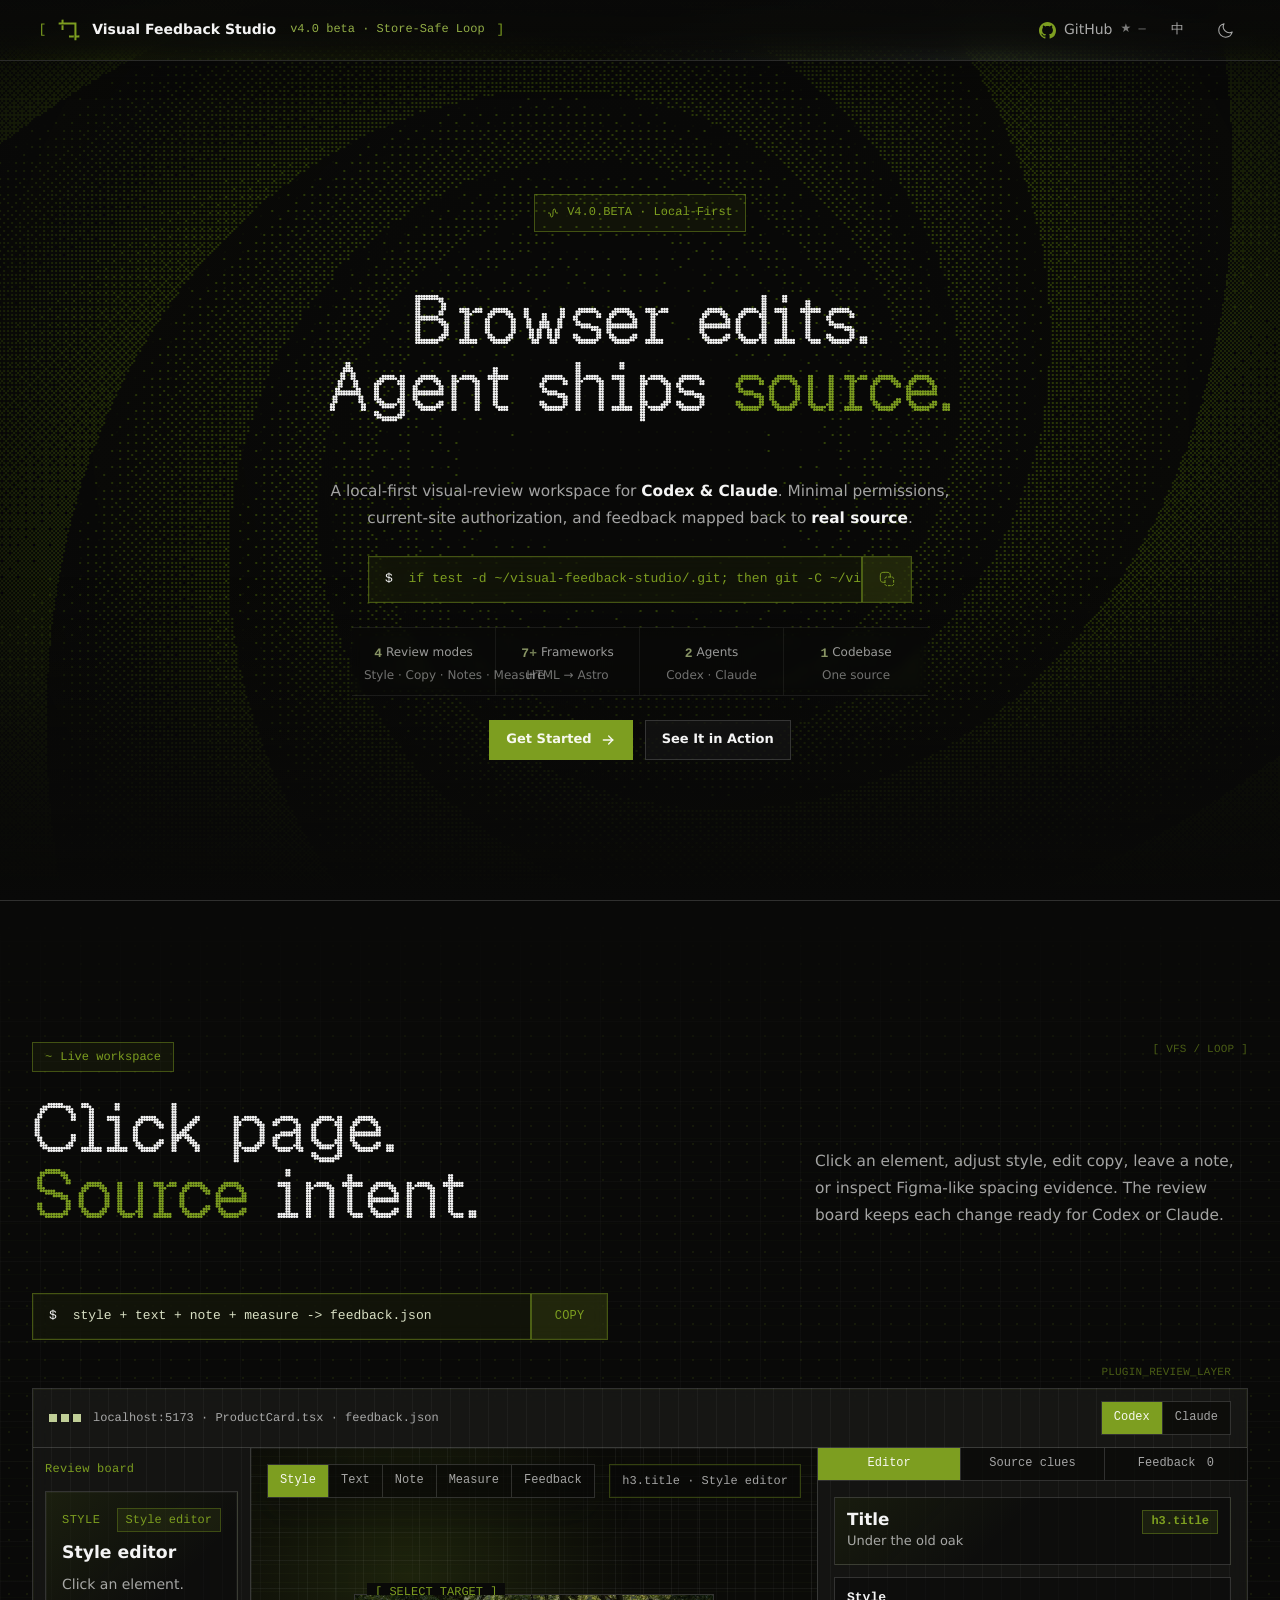
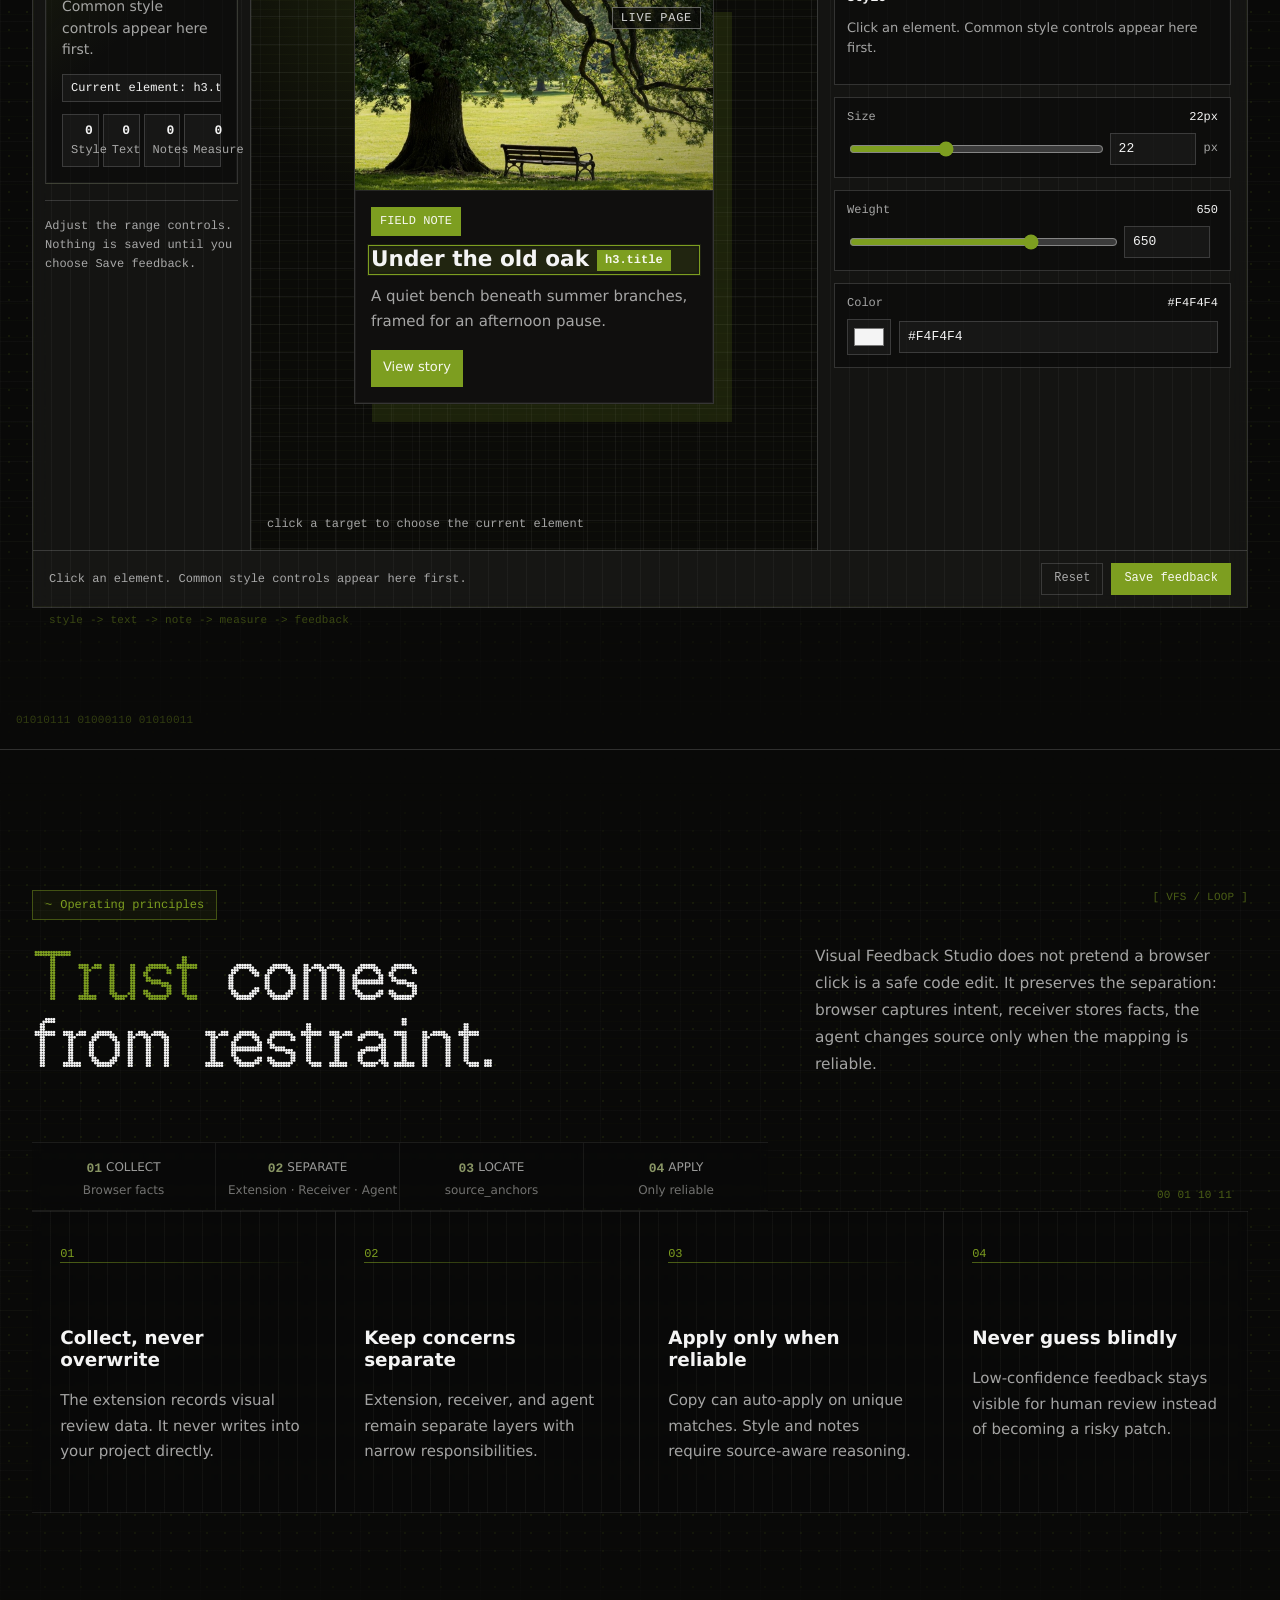
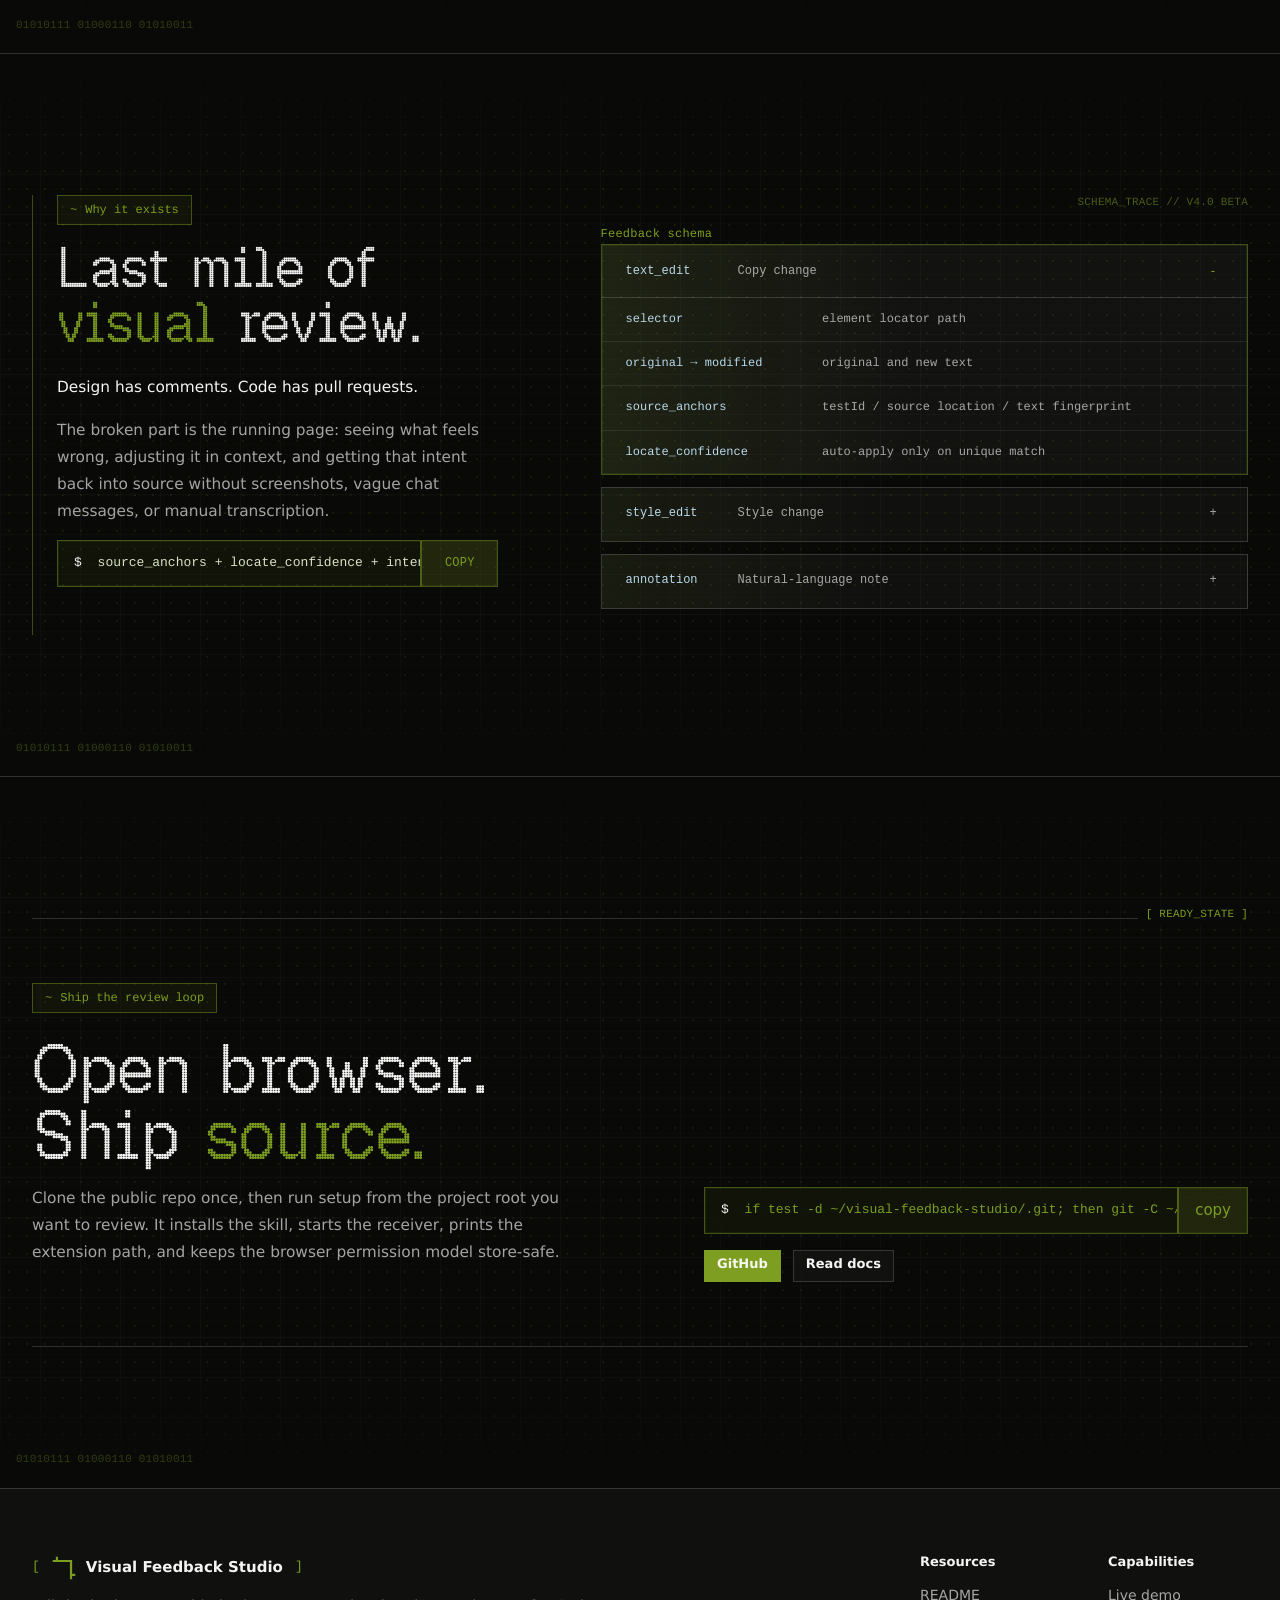
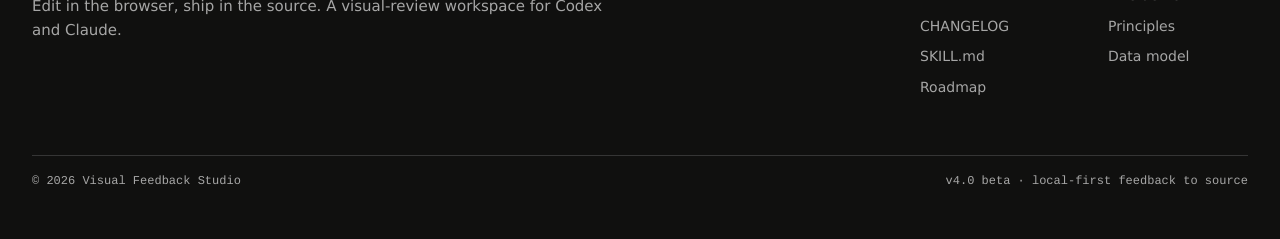
==== index.html @ 9e4d8319 "Fix CTA command layout" ====
<!DOCTYPE html>
<html lang="en" class="dark" data-theme="dark">
<head>
<meta charset="UTF-8" />
<meta name="viewport" content="width=device-width, initial-scale=1.0" />
<title>Visual Feedback Studio - Browser edits. Agent ships source.</title>
<meta name="description" content="A browser visual-review workspace for Codex and Claude. Style, copy, notes, and measurement evidence mapped back to real source." />
<link rel="icon" href="assets/favicon.svg" type="image/svg+xml" />
<link rel="shortcut icon" href="assets/favicon.svg" type="image/svg+xml" />
<link rel="apple-touch-icon" href="assets/favicon.svg" />
<link rel="preload" href="assets/GeistPixel-Circle.woff2" as="font" type="font/woff2" crossorigin />
<script type="importmap">
{
  "imports": {
    "@vercel/analytics": "./assets/vercel-analytics.js"
  }
}
</script>
<script type="module">
  import { inject } from "@vercel/analytics";

  inject();
</script>
<style>
  @font-face {
    font-family: "Geist Pixel Circle";
    src: url("assets/GeistPixel-Circle.woff2") format("woff2");
    font-weight: 400;
    font-style: normal;
    font-display: swap;
  }

  :root,
  html[data-theme="dark"] {
    color-scheme: dark;
    --vfs-accent: #7D9E20;
    --vfs-accent-hover: #8fad29;
    --background: #090908;
    --foreground: #F4F4F4;
    --card: #100f0e;
    --card-foreground: #F4F4F4;
    --primary: #7D9E20;
    --primary-foreground: #F7F8EF;
    --secondary: rgba(244, 244, 244, 0.055);
    --muted: rgba(244, 244, 244, 0.08);
    --muted-foreground: rgba(244, 244, 244, 0.66);
    --border: rgba(244, 244, 244, 0.16);
    --input: rgba(244, 244, 244, 0.18);
    --ring: rgba(125, 158, 32, 0.48);
    --regent: #B9D9EA;
    --danger: #D57D72;
	    --font-geist-pixel-circle: "Geist Pixel Circle";
	    --pixel: var(--font-geist-pixel-circle), "Courier New", var(--mono);
	    --mono: "Geist Mono", "SF Mono", "JetBrains Mono", Menlo, Consolas, monospace;
	    --sans: Inter, "PingFang SC", "Hiragino Sans GB", "Microsoft YaHei", system-ui, sans-serif;
	    --ease: cubic-bezier(.19, 1, .22, 1);
	    --space-1: 4px;
	    --space-2: 8px;
	    --space-3: 12px;
	    --space-4: 16px;
	    --space-5: 24px;
	    --space-6: 32px;
	    --space-7: 48px;
	    --space-8: 64px;
	    --space-9: 96px;
	    --space-10: 128px;
	    --control-sm: 32px;
	    --control-md: 40px;
	    --control-lg: 44px;
	    --top-banner-h: 0px;
	    --top-banner-max-h: 48px;
	    --nav-h: 60px;
	    --fixed-header-h: calc(var(--top-banner-h) + var(--nav-h));
	    --type-display: clamp(4.25rem, 4.1vw, 6.75rem);
	    --type-display-entry: clamp(2.25rem, 9vw, 3rem);
	    --type-headline: clamp(2.75rem, 4vw, 5.7rem);
	    --type-body: clamp(.95rem, 1.2vw, 1.0625rem);
	    --type-body-sm: .9375rem;
	    --type-title: 1.35rem;
	    --type-meta: .75rem;
	    --type-ui-xs: .75rem;
	    --type-ui-sm: .8125rem;
	    --type-ui: .875rem;
	    --type-code: .8125rem;
	    /* Decorative-only pseudo text may use this token; readable UI text must stay at 12px or above. */
	    --type-decorative: .6875rem;
	    --leading-display: .98;
	    --leading-tight: 1.12;
	    --leading-title: 1.2;
	    --leading-body: 1.76;
	    --leading-ui: 1.25;
	    --leading-code: 1.6;
	    --wrap-gutter: clamp(var(--space-6), 5vw, var(--space-10));
	    --section-y: clamp(var(--space-8), 11vw, calc(var(--space-10) + var(--space-6)));
	  }

  html[data-theme="light"] {
    color-scheme: light;
    --vfs-accent: #6F8C19;
    --vfs-accent-hover: #7D9E20;
    --background: #F4F4F4;
    --foreground: #1C1C1C;
    --card: #FAFAF4;
    --card-foreground: #1C1C1C;
    --primary: #6F8C19;
    --primary-foreground: #FBFCF4;
    --secondary: rgba(28, 28, 28, 0.055);
    --muted: rgba(28, 28, 28, 0.07);
    --muted-foreground: rgba(28, 28, 28, 0.66);
    --border: rgba(28, 28, 28, 0.18);
    --input: rgba(28, 28, 28, 0.2);
    --ring: rgba(111, 140, 25, 0.42);
    --regent: #5B8191;
    --danger: #B85B52;
  }

  * { box-sizing: border-box; }

  html {
    scroll-behavior: smooth;
    scroll-padding-top: calc(var(--fixed-header-h) + var(--space-3));
    background: var(--background);
  }

  html.with-top-banner {
    --top-banner-h: var(--top-banner-max-h);
  }

	  body {
    margin: 0;
    min-width: 320px;
    background-color: var(--background);
    background-image: repeating-linear-gradient(45deg, var(--secondary) 0, var(--background) 1px, transparent 0, transparent 50%);
    background-size: 10px 10px;
    background-attachment: fixed;
    color: var(--foreground);
    font-family: var(--sans);
	    font-size: var(--type-body-sm);
	    line-height: 1.6;
    -webkit-font-smoothing: antialiased;
    text-rendering: geometricPrecision;
    overflow-x: hidden;
    transition: background-color .28s var(--ease), color .28s var(--ease);
  }

  a { color: inherit; text-decoration: none; }
  button { font: inherit; }
  strong { color: var(--foreground); font-weight: 600; }

  [data-zh],
  [data-en] { display: none; }
  html[lang="zh"] [data-zh],
  html[lang="en"] [data-en] { display: contents; }

  .sr-only {
    position: absolute;
    width: 1px;
    height: 1px;
    padding: 0;
    margin: -1px;
    overflow: hidden;
    clip: rect(0, 0, 0, 0);
    white-space: nowrap;
    border: 0;
  }

  .page-shell {
    width: 100%;
    min-width: 0;
    margin: 0 auto;
    background: var(--background);
  }

	  .wrap {
	    width: min(calc(100% - var(--wrap-gutter)), 1440px);
	    margin: 0 auto;
	  }

  .kicker {
    display: inline-flex;
    align-items: center;
	    gap: var(--space-2);
    border: 1px solid color-mix(in srgb, var(--primary) 45%, transparent);
    background: color-mix(in srgb, var(--primary) 8%, transparent);
    color: var(--primary);
	    padding: var(--space-2) var(--space-3);
	    font-family: var(--mono);
	    font-size: var(--type-meta, var(--type-ui-xs));
	    line-height: 1;
	  }

  .kicker::before {
    content: "~";
  }

  .section {
    position: relative;
	    padding: var(--section-y) 0;
    border-top: 1px solid var(--border);
    background: var(--background);
  }

  .section-head {
    display: grid;
    grid-template-columns: minmax(0, .62fr) minmax(320px, .38fr);
	    gap: clamp(var(--space-6), 6vw, var(--space-9));
	    align-items: end;
	    margin-bottom: clamp(var(--space-6), 5vw, var(--space-8));
  }

  .text-balance {
    text-wrap: balance;
  }

  .font-pixel {
    font-family: var(--pixel);
    font-weight: 400;
  }

	  .text-4xl {
	    font-size: var(--type-display-entry);
	    line-height: var(--leading-tight);
	  }

  .tracking-tight {
    letter-spacing: 0;
  }

  .vfs-title-line {
    display: block;
    white-space: nowrap;
  }

  .text-primary,
  .vfs-title-accent {
    color: var(--primary) !important;
  }

	  .section-head h2,
	  .why-narr h2,
	  #cta h2 {
	    margin: var(--space-5) 0 0;
	    color: var(--foreground);
	    max-width: 16.5ch;
	  }

  @media (min-width: 640px) {
	    .sm\:text-5xl {
	      font-size: 3rem;
	      line-height: 1;
	    }
	  }

	  @media (min-width: 1024px) {
	    .lg\:text-6xl {
	      font-size: clamp(3.75rem, 4vw, 4.25rem);
	      line-height: var(--leading-display);
	    }
	  }

	  @media (min-width: 1280px) {
	    .lg\:text-6xl {
	      font-size: var(--type-display);
	      line-height: var(--leading-display);
	    }
	  }

  .section-head p,
  .body-copy {
    margin: 0;
    color: var(--muted-foreground);
	    font-size: var(--type-body);
	    line-height: var(--leading-body);
	  }

  /* ===== Nav Bar: locked to latest Navbar+hero.html structure ===== */
  .site-nav,
  .site-nav * { box-sizing: border-box; }

  .site-nav {
    --shark: #1C1C1C;
    --matcha: #7D9E20;
    --regent: #B9D9EA;
    --wild: #F4F4F4;
    --text: #F4F4F4;
    --muted: rgba(244, 244, 244, 0.68);
    --accent: #7D9E20;
    --line: rgba(244, 244, 244, 0.18);
    --nav-banner-h: min(var(--top-banner-h), var(--top-banner-max-h));
    --nav-shell-h: calc(var(--nav-banner-h) + var(--nav-h));
    position: fixed;
    inset: 0 0 auto;
    z-index: 50;
	    min-height: var(--nav-shell-h);
	    padding: var(--nav-banner-h) 0 0;
    pointer-events: none;
    color: var(--text);
    font-family: var(--sans);
    -webkit-font-smoothing: antialiased;
    text-rendering: geometricPrecision;
  }

  .site-nav::before {
    content: "";
    position: absolute;
    inset: 0 0 auto;
    height: var(--nav-shell-h);
    pointer-events: none;
    z-index: 0;
    border-bottom: 1px solid color-mix(in srgb, var(--line) 78%, transparent);
    background:
      linear-gradient(180deg,
        color-mix(in srgb, var(--background) 94%, transparent) 0%,
        color-mix(in srgb, var(--background) 86%, transparent) 48%,
        color-mix(in srgb, var(--background) 62%, transparent) 76%,
        transparent 100%),
      linear-gradient(90deg,
        transparent 0%,
        color-mix(in srgb, var(--accent) 8%, transparent) 18%,
        transparent 46%,
        color-mix(in srgb, var(--regent) 7%, transparent) 78%,
        transparent 100%);
    backdrop-filter: blur(18px) saturate(1.16);
    -webkit-backdrop-filter: blur(18px) saturate(1.16);
    box-shadow: 0 10px 26px color-mix(in srgb, var(--background) 38%, transparent);
  }

  .site-nav.with-top-banner {
    --top-banner-h: var(--top-banner-max-h);
  }

  html[data-theme="light"] .site-nav {
    --text: #1C1C1C;
    --muted: rgba(28, 28, 28, 0.68);
    --line: rgba(28, 28, 28, 0.2);
    --accent: #6F8C19;
  }

  html[data-theme="light"] .site-nav::before {
    background:
      linear-gradient(180deg,
        color-mix(in srgb, var(--background) 96%, transparent) 0%,
        color-mix(in srgb, var(--background) 90%, transparent) 50%,
        color-mix(in srgb, var(--background) 68%, transparent) 78%,
        transparent 100%),
      linear-gradient(90deg,
        transparent 0%,
        color-mix(in srgb, var(--accent) 7%, transparent) 20%,
        transparent 48%,
        color-mix(in srgb, var(--regent) 8%, transparent) 78%,
        transparent 100%);
    box-shadow: 0 10px 24px color-mix(in srgb, var(--background) 58%, transparent);
  }

  @supports not ((backdrop-filter: blur(1px)) or (-webkit-backdrop-filter: blur(1px))) {
    .site-nav::before {
      background: linear-gradient(180deg, var(--background) 0%, color-mix(in srgb, var(--background) 94%, transparent) 70%, transparent 100%);
    }
  }

  .site-nav .wrap {
    position: relative;
    z-index: 1;
	    width: min(calc(100% - clamp(var(--space-6), 6vw, 160px)), 1840px);
    margin: 0 auto;
  }

  .site-nav .nav-inner {
    height: var(--nav-h);
    display: flex;
    align-items: center;
    justify-content: space-between;
    pointer-events: auto;
  }

  .site-nav .brand {
    display: inline-flex;
    align-items: center;
	    gap: var(--space-3);
    min-width: 0;
    color: var(--text);
  }

  .site-nav .brand::before,
  .site-nav .brand::after {
    color: var(--accent);
    font-family: var(--mono);
	    font-size: var(--type-ui-sm);
  }

  .site-nav .brand::before { content: "["; }
  .site-nav .brand::after { content: "]"; order: 5; }

  .site-nav .brand-logo {
    width: 22px;
    height: 22px;
    display: inline-flex;
    color: var(--accent);
  }

  .site-nav .brand-logo svg,
  .site-nav .github-logo svg,
  .site-nav .icon-btn svg {
    width: 100%;
    height: 100%;
    display: block;
  }

  .site-nav .brand-name {
	    font-size: var(--type-ui);
    font-weight: 560;
    white-space: nowrap;
  }

  .site-nav .brand-version {
    margin-left: 2px;
    color: color-mix(in srgb, var(--accent) 82%, var(--text));
    font-family: var(--mono);
	    font-size: var(--type-meta);
    white-space: nowrap;
  }

  .site-nav .nav-right {
    display: flex;
    align-items: center;
	    gap: var(--space-4);
  }

  .site-nav .github-link,
  .site-nav .icon-btn {
    height: 32px;
    display: inline-flex;
    align-items: center;
    justify-content: center;
    border: 0;
    background: transparent;
    color: var(--muted);
    padding: 0;
    box-shadow: none;
    transition: color .24s var(--ease), outline-color .24s var(--ease);
  }

  .site-nav .github-link {
	    gap: var(--space-2);
	    font-size: var(--type-ui);
  }

  .site-nav .github-logo {
    width: 17px;
    height: 17px;
    color: var(--accent);
    display: inline-flex;
  }

  .site-nav .github-count {
    min-width: 3.25ch;
    display: inline-flex;
    align-items: center;
    justify-content: flex-start;
    color: color-mix(in srgb, var(--muted) 72%, transparent);
    font-family: var(--mono);
	    font-size: var(--type-meta);
    font-variant-numeric: tabular-nums;
    transition: color .24s var(--ease), opacity .24s var(--ease);
  }

  .site-nav .github-count.is-loading {
    opacity: .68;
  }

  .site-nav .github-count.is-loaded {
    color: color-mix(in srgb, var(--text) 76%, var(--accent));
  }

  .site-nav .icon-btn {
    width: 32px;
    cursor: pointer;
    font-family: var(--mono);
	    font-size: var(--type-ui-sm);
  }

  .site-nav .icon-btn .theme-icon {
    width: 17px;
    height: 17px;
    display: block;
  }

  .site-nav .github-link:hover,
  .site-nav .github-link:focus-visible,
  .site-nav .icon-btn:hover,
  .site-nav .icon-btn:focus-visible {
    color: var(--text);
    outline: 1px solid color-mix(in srgb, var(--accent) 54%, transparent);
    outline-offset: 7px;
  }

  .site-nav .icon-btn:active,
  .site-nav .github-link:active {
    transform: translateY(1px) scale(.985);
  }

  /* ===== Hero: latest Navbar+hero.html structure preserved ===== */
  #hero {
    position: relative;
    min-height: 100vh;
    min-height: max(760px, 100svh);
    display: flex;
    align-items: center;
    overflow: visible;
    background: var(--background);
    color: var(--foreground);
  }

  #hero > .sr-only:focus {
    position: fixed;
    top: 2rem;
    left: 50%;
    z-index: 100;
    width: auto;
    height: auto;
    clip: auto;
    transform: translateX(-50%);
    background: var(--primary);
    color: var(--primary-foreground);
	    padding: var(--space-2) var(--space-3);
	    font-size: var(--type-meta);
  }

  #hero > div[aria-hidden="true"]:first-of-type {
    position: absolute;
    inset: 0;
    width: 100%;
    pointer-events: none;
    user-select: none;
    background: var(--background);
    overflow: hidden;
  }

  .vfs-craft-shader-layer {
    position: absolute;
    inset: -7%;
    z-index: 0;
    overflow: hidden;
    pointer-events: none;
    opacity: 1;
    mix-blend-mode: screen;
    filter: brightness(1.08) saturate(1.34) contrast(1.16);
    transform: translateZ(0);
  }

  .vfs-craft-shader-layer::before,
  .vfs-craft-shader-layer::after {
    content: "";
    position: absolute;
    inset: 0;
    pointer-events: none;
  }

  .vfs-craft-shader-layer::before {
    background:
      radial-gradient(circle at 50% 48%, transparent 0 26%, color-mix(in srgb, var(--background) 10%, transparent) 52%, color-mix(in srgb, var(--background) 56%, transparent) 100%),
      linear-gradient(180deg, color-mix(in srgb, var(--background) 38%, transparent) 0%, transparent 24%, transparent 70%, color-mix(in srgb, var(--background) 44%, transparent) 100%);
    z-index: 1;
  }

  .vfs-craft-shader-layer::after {
    background: radial-gradient(circle at 50% 50%, color-mix(in srgb, var(--primary) 24%, transparent) 0 1px, transparent 1px 100%);
    background-size: 18px 18px;
    opacity: .22;
    mix-blend-mode: overlay;
    z-index: 2;
  }

  html[data-theme="light"] .vfs-craft-shader-layer {
    opacity: .84;
    mix-blend-mode: multiply;
    filter: brightness(1.03) saturate(1.14) contrast(1.08);
  }

  #vfs-craft-shader {
    display: block;
    width: 100%;
    height: 100%;
    opacity: 1;
  }

  .vfs-craft-fallback {
    position: absolute;
	    right: var(--space-4);
	    bottom: var(--space-4);
    display: none;
    max-width: 16rem;
    border: 1px solid var(--border);
    background: color-mix(in srgb, var(--background) 70%, transparent);
	    padding: var(--space-3) var(--space-4);
	    color: var(--muted-foreground);
	    font-size: var(--type-meta);
	    line-height: 1.35;
    backdrop-filter: blur(12px);
    z-index: 2;
  }

  .vfs-craft-fallback.is-visible {
    display: block;
  }

  html.shader-static .vfs-craft-shader-layer {
    opacity: .42;
    mix-blend-mode: normal;
  }

  #hero video {
    position: absolute;
    top: clamp(168px, 24vh, 260px);
    right: clamp(130px, 11vw, 260px);
    width: clamp(520px, 38vw, 1040px);
    height: auto;
    aspect-ratio: 16 / 9;
    max-width: none;
    max-height: none;
    display: none;
    object-fit: contain;
    object-position: center center;
    opacity: .94;
    filter: brightness(.92) contrast(1.12) saturate(1);
  }

  .vfs-hero-side-fade {
    position: absolute;
    inset: 0;
    z-index: 1;
    background: radial-gradient(circle at 50% 46%, transparent 0 34%, color-mix(in srgb, var(--background) 18%, transparent) 68%, color-mix(in srgb, var(--background) 68%, transparent) 100%);
  }

  .vfs-hero-bottom-fade {
    position: absolute;
    inset-inline: 0;
    bottom: 0;
    z-index: 2;
    height: 36vh;
    background: linear-gradient(to top, var(--background), color-mix(in srgb, var(--background) 54%, transparent), transparent);
  }

  #hero > div[aria-hidden="true"]:nth-of-type(2) {
    position: absolute;
    inset: 0;
    background: color-mix(in srgb, var(--background) 46%, transparent);
    pointer-events: none;
  }

  #hero > nav + div {
    position: relative;
    z-index: 3;
    width: 100%;
	    max-width: min(calc(100% - clamp(var(--space-6), 8vw, 11rem)), 1440px);
    min-height: inherit;
    margin: 0 auto;
    display: flex;
    justify-content: center;
    align-items: center;
	    padding: clamp(7.25rem, 14svh, 11rem) clamp(var(--space-4), 4vw, var(--space-8)) clamp(3.25rem, 8svh, var(--space-9));
  }

  #hero > nav + div > div {
    width: 100%;
    max-width: 64rem;
    margin: 0 auto;
    text-align: center;
  }

  .hero-eyebrow {
    display: flex;
    align-items: center;
    justify-content: center;
	    gap: var(--space-2);
	    margin-bottom: var(--space-4);
    opacity: 1;
    transform: none;
  }

  .hero-eyebrow span {
    display: inline-flex;
    align-items: center;
	    gap: var(--space-2);
    border: 1px solid rgba(125, 158, 32, 0.45);
    background: rgba(125, 158, 32, 0.08);
    color: #7D9E20;
	    padding: var(--space-2) var(--space-3);
	    font-family: var(--mono);
	    font-size: var(--type-meta);
  }

  .hero-eyebrow svg {
	    width: var(--space-3);
	    height: var(--space-3);
  }

  #hero-heading {
    max-width: 16.5ch;
    margin-left: auto;
    margin-right: auto;
    color: var(--foreground) !important;
    text-wrap: balance;
  }

  #hero-heading .vfs-title-accent,
  #hero-heading span[style],
  h2 span[style] {
    color: var(--primary) !important;
  }

  #hero-heading + p {
    max-width: 66ch;
	    margin: var(--space-5) auto 0;
	    color: var(--muted-foreground);
	    font-size: var(--type-body);
	    line-height: var(--leading-body);
  }

  .setup-command-box {
    position: relative;
	    width: min(100%, 34rem);
	    margin: var(--space-5) auto 0;
    display: flex;
    min-width: 0;
    align-items: stretch;
    gap: 0;
    border: 1px solid color-mix(in srgb, var(--primary) 48%, transparent);
    background: color-mix(in srgb, var(--primary) 7%, transparent);
    box-shadow: inset 0 0 0 1px color-mix(in srgb, var(--primary) 10%, transparent);
    backdrop-filter: blur(10px);
    opacity: 1;
    transform: none;
    transition: border-color .24s var(--ease), background .24s var(--ease), box-shadow .24s var(--ease);
  }

  .setup-command-box:focus-within {
    border-color: color-mix(in srgb, var(--primary) 72%, transparent);
    box-shadow:
      0 0 0 3px color-mix(in srgb, var(--primary) 13%, transparent),
      inset 0 0 0 1px color-mix(in srgb, var(--primary) 14%, transparent);
  }

  .setup-command-box.is-copied {
    border-color: color-mix(in srgb, var(--primary) 76%, transparent);
    background: color-mix(in srgb, var(--primary) 12%, transparent);
  }

  .setup-command-box.is-copied .setup-copy-btn {
    background: var(--primary);
    color: var(--primary-foreground);
  }

  .setup-command-code {
    min-width: 0;
    flex: 1;
    overflow-x: auto;
    white-space: nowrap;
	    padding: var(--space-3) var(--space-4);
	    color: var(--primary);
	    font-family: var(--mono);
	    font-size: var(--type-code);
	    line-height: var(--leading-code);
  }

  .setup-command-code .command-prompt {
    color: var(--foreground);
	    margin-right: var(--space-2);
  }

  .setup-copy-btn {
	    min-height: var(--control-md);
    display: inline-flex;
    align-items: center;
    justify-content: center;
    border: 0;
    border-left: 2px solid color-mix(in srgb, var(--primary) 48%, transparent);
    background: color-mix(in srgb, var(--primary) 14%, transparent);
    color: var(--primary);
	    padding: 0 var(--space-4);
    cursor: pointer;
    transition: background .24s var(--ease), color .24s var(--ease), transform .18s var(--ease);
  }

  .setup-copy-btn:hover,
  .setup-copy-btn:focus-visible {
    background: color-mix(in srgb, var(--primary) 22%, transparent);
    color: var(--vfs-accent-hover);
  }

  .setup-copy-btn:focus-visible {
    outline: 1px solid color-mix(in srgb, var(--primary) 70%, transparent);
    outline-offset: 3px;
  }

  .setup-copy-btn svg {
    width: 1rem;
    height: 1rem;
    display: block;
  }

  .try-me-mark {
    --mark-color: var(--foreground);
    --cycle: 5.4s;
    position: absolute;
    right: -10.5rem;
    top: -1.65rem;
    width: 142px;
    aspect-ratio: 11 / 5;
    height: auto;
    display: block;
    overflow: visible;
    color: var(--mark-color);
    filter: drop-shadow(0 18px 28px rgba(0, 0, 0, 0.45));
    animation: try-me-mark-float var(--cycle) cubic-bezier(0.32, 0.72, 0, 1) infinite;
    will-change: transform, opacity, filter;
  }

  .try-me-mark path,
  .try-me-mark text {
    fill: currentColor;
  }

  .try-me-mark .try-arrow-line,
  .try-me-mark .try-arrow-head {
    fill: none;
    stroke: currentColor;
    stroke-linecap: round;
    stroke-linejoin: round;
    stroke-width: 5;
    stroke-dasharray: 190;
    stroke-dashoffset: 190;
    animation: try-me-arrow-cycle var(--cycle) cubic-bezier(0.32, 0.72, 0, 1) infinite;
  }

  .try-me-mark .try-arrow-head {
    stroke-dasharray: 72;
    stroke-dashoffset: 72;
    animation-delay: 180ms;
  }

  .try-me-mark .try-me-text {
    fill-opacity: 0;
    font-family: "Comic Sans MS", "Bradley Hand", "Segoe Print", cursive;
    font-size: 34px;
    font-weight: 700;
    animation: try-me-ink-cycle var(--cycle) cubic-bezier(0.32, 0.72, 0, 1) infinite;
    animation-delay: 120ms;
  }

  .vfs-stats {
    width: min(100%, 36rem);
    max-width: 36rem;
	    margin: var(--space-5) auto 0;
    border-width: 1px 0;
    border-style: solid;
    border-color: color-mix(in srgb, var(--foreground) 8%, transparent);
    background: color-mix(in srgb, var(--background) 12%, transparent);
    backdrop-filter: blur(6px);
    opacity: 1;
    transform: none;
  }

  .vfs-stats-grid {
    display: grid;
    grid-template-columns: repeat(4, minmax(0, 1fr));
    align-items: center;
    margin: 0;
  }

  .vfs-stat-cell {
	    min-height: 56px;
	    padding: var(--space-3);
    text-align: center;
    border-right: 1px solid color-mix(in srgb, var(--foreground) 7%, transparent);
  }

  .vfs-stat-cell:last-child {
    border-right: 0;
  }

  .vfs-stat-number {
    display: inline-block;
    margin: 0;
    color: color-mix(in srgb, var(--primary) 52%, var(--foreground));
    font-family: var(--mono);
	    font-size: var(--type-ui-sm);
    line-height: 1;
    font-weight: 600;
    opacity: .74;
    font-variant-numeric: tabular-nums;
  }

  .vfs-stat-plus {
    color: inherit;
    opacity: .82;
  }

  .vfs-stat-title {
    display: inline-block;
	    margin-left: var(--space-1);
	    color: color-mix(in srgb, var(--foreground) 62%, transparent);
	    font-size: var(--type-meta);
	    font-weight: 500;
	    white-space: nowrap;
	    vertical-align: .04em;
  }

  .vfs-stat-detail {
    display: block;
	    margin-top: var(--space-1);
	    color: color-mix(in srgb, var(--muted-foreground) 68%, transparent);
	    font-size: var(--type-meta);
	    line-height: 1.25;
	    white-space: nowrap;
  }

  .hero-actions {
    display: flex;
    flex-direction: row;
    align-items: center;
    justify-content: center;
	    gap: var(--space-3);
	    margin-top: var(--space-5);
    opacity: 1;
    transform: none;
  }

  #hero .hero-actions[data-reference-structure="navbar-hero"] {
	    margin-top: var(--space-5);
  }

  .hero-btn {
	    min-height: var(--control-sm);
    display: inline-flex;
    align-items: center;
    justify-content: center;
	    gap: var(--space-2);
    border: 1px solid transparent;
    border-radius: 0;
	    padding: 0 var(--space-3);
	    font-size: var(--type-ui-sm);
    font-weight: 560;
    white-space: nowrap;
    outline: none;
    transition: background .24s var(--ease), color .24s var(--ease), border-color .24s var(--ease), transform .18s var(--ease);
  }

  .hero-btn svg {
    width: 1rem;
    height: 1rem;
  }

  .hero-btn-primary {
    background: var(--primary);
    color: var(--primary-foreground);
  }

  .hero-btn-primary:hover,
  .hero-btn-primary:focus-visible {
    background: var(--vfs-accent-hover);
  }

  .hero-btn-outline {
    border-color: var(--border);
    background: color-mix(in srgb, var(--background) 72%, var(--foreground) 4%);
    color: var(--foreground);
  }

  .hero-btn-outline:hover,
  .hero-btn-outline:focus-visible {
    background: color-mix(in srgb, var(--foreground) 8%, transparent);
  }

  .hero-btn:active,
  .setup-copy-btn:active {
    transform: translateY(1px);
  }

  #hero .hero-actions [data-slot="button"] {
	    min-height: var(--control-md);
    display: inline-flex;
    align-items: center;
    justify-content: center;
	    gap: var(--space-2);
    border: 1px solid transparent;
    border-radius: 0;
	    padding: 0 var(--space-4);
	    color: inherit;
	    font-size: var(--type-ui-sm);
    font-weight: 560;
    line-height: 1;
    white-space: nowrap;
    outline: none;
    transition: background .24s var(--ease), color .24s var(--ease), border-color .24s var(--ease), transform .18s var(--ease);
  }

  #hero .hero-actions [data-slot="button"] svg {
    width: 1rem;
    height: 1rem;
    display: block;
  }

  #hero .hero-actions [data-variant="default"] {
    background: var(--primary);
    color: var(--primary-foreground);
  }

  #hero .hero-actions [data-variant="default"]:hover,
  #hero .hero-actions [data-variant="default"]:focus-visible {
    background: var(--vfs-accent-hover);
    color: var(--primary-foreground);
  }

  #hero .hero-actions [data-variant="outline"] {
    border-color: var(--border);
    background: color-mix(in srgb, var(--background) 72%, var(--foreground) 4%);
    color: var(--foreground);
  }

  #hero .hero-actions [data-variant="outline"]:hover,
  #hero .hero-actions [data-variant="outline"]:focus-visible {
    background: color-mix(in srgb, var(--foreground) 8%, transparent);
    color: var(--foreground);
  }

  #hero .hero-actions [data-slot="button"]:active {
    transform: translateY(1px);
  }

  @media (min-width: 1720px) {
    .site-nav .brand {
	      gap: var(--space-4);
    }

    .site-nav .brand::before,
    .site-nav .brand::after {
      font-size: .9rem;
    }

    .site-nav .brand-logo {
      width: 26px;
      height: 26px;
    }

    .site-nav .brand-name {
      font-size: .96rem;
    }

    .site-nav .brand-version {
	      font-size: var(--type-meta);
    }

    .site-nav .nav-right {
	      gap: calc(var(--space-4) + var(--space-1));
    }

    .site-nav .github-link {
	      gap: var(--space-3);
      font-size: .92rem;
    }

    .site-nav .github-logo,
    .site-nav .icon-btn .theme-icon {
      width: 19px;
      height: 19px;
    }

    .site-nav .github-count {
	      font-size: var(--type-ui-sm);
    }

    .site-nav .icon-btn {
      width: 38px;
      height: 38px;
	      font-size: var(--type-ui);
    }

    .lg\:text-6xl {
	      font-size: clamp(5rem, 4vw, 5.7rem);
	      line-height: .96;
    }

    #hero video {
      top: clamp(190px, 22vh, 320px);
      right: clamp(180px, 12vw, 340px);
    }

    #hero > nav + div {
      max-width: min(calc(100% - clamp(8rem, 10vw, 15rem)), 1680px);
      padding-top: clamp(8.25rem, 15svh, 13rem);
      padding-bottom: clamp(4rem, 8svh, 7rem);
    }

    #hero > nav + div > div {
      max-width: 74rem;
    }

    .hero-eyebrow {
	      margin-bottom: var(--space-5);
    }

    .hero-eyebrow span {
	      gap: var(--space-2);
	      padding: var(--space-2) var(--space-4);
      font-size: .82rem;
    }

    .hero-eyebrow svg {
      width: .86rem;
      height: .86rem;
    }

    #hero-heading + p {
      margin-top: 1.2rem;
	      font-size: clamp(1.02rem, 1.1vw, 1.08rem);
    }

    .setup-command-box {
      width: min(100%, 40rem);
	      margin-top: var(--space-6);
    }

    .setup-command-code {
	      padding: var(--space-3) var(--space-5);
	      font-size: var(--type-ui);
    }

    .setup-copy-btn {
	      min-height: var(--control-lg);
	      padding-inline: var(--space-5);
    }

    .setup-copy-btn svg {
      width: 1.08rem;
      height: 1.08rem;
    }

    .try-me-mark {
      right: -11.8rem;
      top: -1.85rem;
      width: 162px;
    }

    .vfs-stats {
      width: min(100%, 42rem);
      max-width: 42rem;
	      margin-top: var(--space-6);
    }

    .vfs-stat-cell {
	      min-height: 60px;
	      padding: var(--space-3) var(--space-4);
    }

    .vfs-stat-number {
	      font-size: var(--type-ui);
    }

    .vfs-stat-title {
	      margin-left: var(--space-1);
	      font-size: var(--type-meta);
    }

    .vfs-stat-detail {
	      margin-top: var(--space-1);
	      font-size: var(--type-meta);
    }

    .hero-actions,
    #hero .hero-actions[data-reference-structure="navbar-hero"] {
	      gap: var(--space-4);
	      margin-top: var(--space-6);
    }

    .hero-btn,
    #hero .hero-actions [data-slot="button"] {
	      min-height: var(--control-md);
	      gap: var(--space-2);
	      padding-inline: var(--space-5);
	      font-size: var(--type-ui);
    }

    .hero-btn svg,
    #hero .hero-actions [data-slot="button"] svg {
      width: 1.06rem;
      height: 1.06rem;
    }
  }

  @media (min-width: 2240px) {
    .wrap {
      width: min(calc(100% - 176px), 1560px);
    }

    .site-nav .wrap {
      width: min(calc(100% - 220px), 2040px);
    }

    .lg\:text-6xl {
	      font-size: var(--type-display);
	      line-height: .95;
    }

    #hero video {
      top: clamp(220px, 21vh, 360px);
      right: clamp(230px, 12vw, 420px);
      width: clamp(840px, 40vw, 1180px);
    }

    #hero > nav + div {
      max-width: min(calc(100% - 16rem), 1840px);
      padding-top: clamp(9rem, 15svh, 14rem);
      padding-bottom: clamp(4.5rem, 8svh, 7.5rem);
    }

    #hero > nav + div > div {
      max-width: 82rem;
    }

    .hero-eyebrow {
	      margin-bottom: var(--space-5);
    }

    .hero-eyebrow span {
	      padding: var(--space-2) var(--space-4);
	      font-size: var(--type-ui);
    }

    #hero-heading + p {
      margin-top: 1.35rem;
	      font-size: clamp(1.06rem, 1vw, 1.14rem);
    }

    .setup-command-box {
      width: min(100%, 44rem);
	      margin-top: var(--space-6);
    }

    .setup-command-code {
	      padding: var(--space-4) var(--space-5);
	      font-size: var(--type-ui);
    }

    .setup-copy-btn {
	      min-height: var(--control-lg);
	      padding-inline: var(--space-5);
    }

    .try-me-mark {
      right: -12.6rem;
      width: 176px;
    }

    .vfs-stats {
      width: min(100%, 46rem);
      max-width: 46rem;
	      margin-top: var(--space-6);
    }

    .vfs-stat-cell {
	      min-height: 64px;
	      padding: var(--space-4);
    }

    .vfs-stat-number {
	      font-size: var(--type-ui);
    }

    .vfs-stat-title {
	      font-size: var(--type-meta);
    }

    .vfs-stat-detail {
	      font-size: var(--type-meta);
    }

    .hero-actions,
    #hero .hero-actions[data-reference-structure="navbar-hero"] {
	      gap: var(--space-4);
	      margin-top: var(--space-6);
    }

    .hero-btn,
    #hero .hero-actions [data-slot="button"] {
	      min-height: var(--control-lg);
	      padding-inline: var(--space-5);
	      font-size: var(--type-ui);
    }
  }

  /* ===== Product sections based on the locked hero language ===== */
  .section::before {
    content: "";
    position: absolute;
    inset: 0;
    pointer-events: none;
    background:
      radial-gradient(circle at 50% 50%, color-mix(in srgb, var(--primary) 18%, transparent) 0 1px, transparent 1px 100%),
      linear-gradient(to right, color-mix(in srgb, var(--foreground) 4%, transparent) 1px, transparent 1px),
      linear-gradient(to bottom, color-mix(in srgb, var(--foreground) 4%, transparent) 1px, transparent 1px),
      repeating-linear-gradient(180deg, transparent 0 16px, color-mix(in srgb, var(--primary) 4%, transparent) 16px 17px);
    background-size: 18px 18px, 40px 40px, 40px 40px, auto;
    mask-image: linear-gradient(180deg, transparent 0, #000 16%, #000 84%, transparent 100%);
    opacity: .62;
  }

  .section::after {
    content: "01010111 01000110 01010011";
    position: absolute;
    left: max(1rem, calc((100% - 1280px) / 2));
    bottom: 1.1rem;
    pointer-events: none;
    color: color-mix(in srgb, var(--primary) 34%, transparent);
    font-family: var(--mono);
	    font-size: var(--type-decorative);
    letter-spacing: .02em;
  }

  .section > .wrap {
    position: relative;
    z-index: 1;
  }

  .section-head {
    position: relative;
  }

  .section-head::after {
    content: "[ VFS / LOOP ]";
    position: absolute;
    right: 0;
    top: 0;
    color: color-mix(in srgb, var(--primary) 56%, transparent);
    font-family: var(--mono);
	    font-size: var(--type-decorative);
    letter-spacing: .02em;
  }

  .section-command {
    position: relative;
    width: min(100%, 36rem);
	    margin: 0 0 clamp(var(--space-5), 4vw, var(--space-7));
  }

  .section-command:hover {
    border-color: color-mix(in srgb, var(--primary) 62%, transparent);
    background: color-mix(in srgb, var(--primary) 10%, transparent);
  }

  .section-command.is-right {
    margin-left: auto;
  }

  .section-command .setup-copy-btn {
    min-width: 4.8rem;
    font-family: var(--mono);
	    font-size: var(--type-meta);
    letter-spacing: .02em;
    text-transform: uppercase;
  }

  .section-command .setup-copy-btn::after {
    content: "COPY";
    display: inline-block;
  }

  .section-command .setup-copy-btn > span {
    display: none;
  }

  .section-command.is-copied .setup-copy-btn::after {
    content: "COPIED";
  }

  .section-command .setup-command-code {
    color: color-mix(in srgb, var(--foreground) 78%, var(--primary));
  }

  .setup-command-box[data-copy-command] .setup-command-code {
    cursor: copy;
  }

  .setup-command-box[data-copy-command] .setup-command-code:focus-visible {
    outline: 0;
  }

  .section-command .setup-command-code::selection {
    background: color-mix(in srgb, var(--primary) 34%, transparent);
    color: var(--foreground);
  }

  .section-mini-stats.vfs-stats {
    width: min(100%, 46rem);
    max-width: 46rem;
	    margin: clamp(var(--space-5), 3vw, var(--space-6)) 0 0;
  }

  .section-mini-stats .vfs-stat-title {
    text-transform: uppercase;
  }

  .studio {
    position: relative;
    border: 1px solid var(--border);
    background:
      repeating-linear-gradient(90deg, transparent 0 18px, color-mix(in srgb, var(--foreground) 4%, transparent) 18px 19px),
      color-mix(in srgb, var(--card) 62%, transparent);
    backdrop-filter: blur(10px);
    box-shadow: inset 0 0 0 1px color-mix(in srgb, var(--primary) 8%, transparent);
  }

  .studio::before {
    content: "PLUGIN_REVIEW_LAYER";
    position: absolute;
	    right: var(--space-4);
	    top: calc(var(--space-5) * -1);
    color: color-mix(in srgb, var(--primary) 56%, transparent);
    font-family: var(--mono);
	    font-size: var(--type-decorative);
    letter-spacing: .02em;
  }

  .studio::after {
    content: "style -> text -> note -> measure -> feedback";
    position: absolute;
	    left: var(--space-4);
	    bottom: calc(var(--space-5) * -1);
    color: color-mix(in srgb, var(--primary) 42%, transparent);
    font-family: var(--mono);
	    font-size: var(--type-decorative);
    letter-spacing: .02em;
  }

  .studio-bar,
  .studio-foot {
    min-height: 48px;
    display: flex;
    align-items: center;
    justify-content: space-between;
	    gap: var(--space-4);
	    padding: var(--space-3) var(--space-4);
    border-bottom: 1px solid var(--border);
    background: color-mix(in srgb, var(--foreground) 4%, transparent);
  }

  .studio-foot {
    border-top: 1px solid var(--border);
    border-bottom: 0;
  }

  .studio-bar .left {
    display: flex;
    align-items: center;
	    gap: var(--space-3);
    min-width: 0;
  }

  .dots {
    display: inline-flex;
	    gap: var(--space-1);
  }

  .dots i {
	    width: var(--space-2);
	    height: var(--space-2);
    display: block;
    border-radius: 0;
    background: color-mix(in srgb, var(--primary) 44%, var(--foreground));
  }

  .url,
  .workflow-copy,
  .studio-foot .hint,
  .selection-callout,
  .vf-muted,
  .vf-code-meta {
    color: var(--muted-foreground);
    font-family: var(--mono);
	    font-size: var(--type-meta);
	    line-height: 1.35;
  }

  .url {
    overflow: hidden;
    text-overflow: ellipsis;
    white-space: nowrap;
  }

  .agent-switch,
  .plugin-tabs,
  .plugin-toolbar {
    display: inline-flex;
    border: 1px solid var(--border);
    background: color-mix(in srgb, var(--background) 70%, transparent);
  }

  .agent-switch button,
  .plugin-tabs button,
  .tool-btn,
  .workflow-step,
  .vf-action,
  .save-btn,
  .reset-btn,
  .schema-trigger,
  .copy-secondary {
    border: 0;
    border-radius: 0;
    background: transparent;
    color: var(--muted-foreground);
    cursor: pointer;
    font-family: var(--mono);
	    font-size: var(--type-meta);
	    line-height: var(--leading-ui);
    transition: background .24s var(--ease), color .24s var(--ease), border-color .24s var(--ease), transform .18s var(--ease), opacity .2s var(--ease);
  }

  .agent-switch button,
  .plugin-tabs button,
  .tool-btn {
	    min-height: var(--control-sm);
	    padding: 0 var(--space-3);
  }

  .agent-switch button.on,
  .plugin-tabs button.on,
  .tool-btn.on,
  .workflow-step.is-active {
    background: var(--primary);
    color: var(--primary-foreground);
  }

  .studio-grid {
    display: grid;
    grid-template-columns: 218px minmax(390px, 1fr) 430px;
    min-height: 620px;
    height: min(78vh, 740px);
    max-height: 740px;
  }

  .workflow-rail {
	    padding: var(--space-3);
    border-right: 1px solid var(--border);
    background: color-mix(in srgb, var(--foreground) 3%, transparent);
    min-height: 0;
    overflow: auto;
  }

  .workflow-rail .lab,
  .model-lab,
  .micro-label {
    color: var(--primary);
    font-family: var(--mono);
	    font-size: var(--type-meta);
    letter-spacing: .02em;
  }

  .workflow-list {
    display: grid;
	    gap: var(--space-2);
	    margin-top: var(--space-3);
  }

  .workflow-step {
    width: 100%;
    display: grid;
    grid-template-columns: auto 1fr;
	    gap: var(--space-3);
	    padding: var(--space-3);
    border: 1px solid var(--border);
    text-align: left;
    background: color-mix(in srgb, var(--background) 42%, transparent);
  }

  .workflow-step .num {
    color: var(--primary);
    font-variant-numeric: tabular-nums;
  }

  .workflow-step strong {
    display: block;
    color: var(--foreground);
	    font-size: var(--type-ui-sm);
	    line-height: var(--leading-ui);
  }

  .workflow-step span:last-child {
    display: block;
	    margin-top: var(--space-1);
    color: var(--muted-foreground);
    font-size: var(--type-meta);
    line-height: 1.35;
  }

  .workflow-step.is-active strong,
  .workflow-step.is-active span,
  .workflow-step.is-active .num {
    color: var(--primary-foreground);
  }

  .workflow-step.is-done {
    border-color: color-mix(in srgb, var(--primary) 42%, transparent);
    box-shadow: inset 0 0 0 1px color-mix(in srgb, var(--primary) 10%, transparent);
  }

  .workflow-copy {
	    margin-top: var(--space-4);
	    padding-top: var(--space-4);
    border-top: 1px solid var(--border);
    line-height: 1.55;
  }

  .review-task {
    display: grid;
    gap: var(--space-3);
    margin-top: var(--space-3);
    padding: var(--space-4);
    border: 1px solid var(--border);
    background:
      linear-gradient(135deg, color-mix(in srgb, var(--primary) 12%, transparent), transparent 46%),
      color-mix(in srgb, var(--background) 54%, transparent);
    box-shadow: inset 0 0 0 1px color-mix(in srgb, var(--foreground) 4%, transparent);
  }

  .review-task-head {
    display: flex;
    align-items: center;
    justify-content: space-between;
    gap: var(--space-3);
  }

  .review-label,
  .task-phase,
  .task-status {
    font-family: var(--mono);
    font-size: var(--type-meta);
    line-height: var(--leading-ui);
  }

  .review-label {
    color: var(--primary);
    letter-spacing: .04em;
  }

  .task-phase {
    min-height: 24px;
    display: inline-flex;
    align-items: center;
    padding: 0 var(--space-2);
    border: 1px solid color-mix(in srgb, var(--primary) 36%, transparent);
    color: var(--primary);
    background: color-mix(in srgb, var(--primary) 10%, transparent);
  }

  .review-task h3 {
    margin: 0;
    color: var(--foreground);
    font-size: clamp(1.05rem, 1.35vw, 1.25rem);
    line-height: var(--leading-tight);
  }

  .review-task p {
    margin: 0;
    color: var(--muted-foreground);
    font-size: var(--type-ui);
    line-height: 1.55;
  }

  .task-status {
    display: inline-flex;
    width: fit-content;
    max-width: 100%;
    min-height: 28px;
    align-items: center;
    padding: 0 var(--space-2);
    border: 1px solid var(--border);
    background: color-mix(in srgb, var(--foreground) 4%, transparent);
    color: var(--foreground);
    overflow: hidden;
    text-overflow: ellipsis;
    white-space: nowrap;
  }

  .task-progress {
    display: grid;
    grid-template-columns: repeat(2, minmax(0, 1fr));
    gap: var(--space-1);
    margin-top: var(--space-1);
  }

  .review-task .task-progress {
    grid-template-columns: repeat(2, minmax(0, 1fr));
  }

  .board-stats {
    display: grid;
    grid-template-columns: repeat(4, minmax(0, 1fr));
    gap: var(--space-1);
  }

  .board-stat {
    min-height: 48px;
    display: grid;
    place-items: center;
    gap: var(--space-1);
    padding: var(--space-2);
    border: 1px solid var(--border);
    background: color-mix(in srgb, var(--foreground) 4%, transparent);
    color: var(--muted-foreground);
    font-family: var(--mono);
    font-size: var(--type-meta);
    line-height: var(--leading-ui);
    text-align: center;
  }

  .board-stat strong {
    color: var(--foreground);
    font-family: var(--mono);
    font-size: var(--type-ui-sm);
  }

  .task-step {
    min-width: 0;
    min-height: 28px;
    display: inline-flex;
    align-items: center;
    justify-content: center;
    padding: 0 var(--space-2);
    border: 1px solid var(--border);
    color: var(--muted-foreground);
    font-family: var(--mono);
    font-size: var(--type-meta);
    line-height: var(--leading-ui);
    text-align: center;
  }

  .task-step.is-active {
    border-color: var(--primary);
    background: var(--primary);
    color: var(--primary-foreground);
  }

  .task-step.is-done {
    border-color: color-mix(in srgb, var(--primary) 42%, transparent);
    background: color-mix(in srgb, var(--primary) 10%, transparent);
    color: var(--primary);
  }

  .canvas {
    position: relative;
    display: grid;
    place-items: center;
	    padding: clamp(var(--space-5), 4vw, var(--space-7));
    min-height: 0;
    overflow: hidden;
    background:
      linear-gradient(to right, color-mix(in srgb, var(--foreground) 5%, transparent) 1px, transparent 1px),
      linear-gradient(to bottom, color-mix(in srgb, var(--foreground) 5%, transparent) 1px, transparent 1px),
      radial-gradient(circle at 28% 18%, color-mix(in srgb, var(--primary) 16%, transparent), transparent 32%),
      color-mix(in srgb, var(--background) 36%, transparent);
    background-size: 28px 28px, 28px 28px, auto, auto;
  }

  .canvas::after {
    content: "";
    position: absolute;
    inset: 0;
    pointer-events: none;
    background: repeating-linear-gradient(180deg, transparent 0 8px, color-mix(in srgb, var(--primary) 5%, transparent) 8px 9px);
    opacity: .55;
    mix-blend-mode: screen;
  }

  .canvas-hint {
    position: absolute;
	    left: var(--space-4);
	    bottom: var(--space-4);
    z-index: 3;
    color: var(--muted-foreground);
    font-family: var(--mono);
	    font-size: var(--type-meta);
  }

  .plugin-toolbar {
    position: absolute;
	    left: var(--space-4);
	    top: var(--space-4);
    z-index: 4;
    box-shadow: 0 12px 34px color-mix(in srgb, var(--background) 42%, transparent);
  }

  .tool-btn + .tool-btn,
  .plugin-tabs button + button,
  .agent-switch button + button {
    border-left: 1px solid var(--border);
  }

  .selection-callout {
    position: absolute;
	    right: var(--space-4);
	    top: var(--space-4);
    z-index: 4;
    max-width: min(70%, 24rem);
	    padding: var(--space-2) var(--space-3);
    border: 1px solid color-mix(in srgb, var(--primary) 38%, transparent);
    background: color-mix(in srgb, var(--background) 78%, transparent);
    box-shadow: inset 0 0 0 1px color-mix(in srgb, var(--primary) 8%, transparent);
    overflow: hidden;
    text-overflow: ellipsis;
    white-space: nowrap;
  }

  .demo-card {
    position: relative;
    z-index: 1;
    width: min(100%, 360px);
    border: 1px solid var(--border);
    background: var(--card);
    box-shadow:
      18px 18px 0 color-mix(in srgb, var(--primary) 16%, transparent),
      inset 0 0 0 1px color-mix(in srgb, var(--foreground) 5%, transparent);
  }

  .demo-card::before {
    content: "[ SELECT_TARGET ]";
    position: absolute;
	    left: var(--space-3);
	    top: calc(var(--space-3) * -1);
	    padding-inline: var(--space-2);
    background: var(--background);
    color: var(--primary);
    font-family: var(--mono);
	    font-size: var(--type-meta);
  }

  .demo-card .media {
    position: relative;
    overflow: hidden;
    height: clamp(164px, 18vw, 196px);
    border-bottom: 1px solid color-mix(in srgb, var(--foreground) 12%, transparent);
    background: var(--background);
    isolation: isolate;
  }

  .demo-card .media img {
    width: 100%;
    height: 100%;
    display: block;
    object-fit: cover;
    object-position: 50% 62%;
    filter: saturate(.96) contrast(1.04);
    transform: scale(1.01);
  }

  .demo-card .media::before {
    content: "";
    position: absolute;
    inset: 0;
    z-index: 1;
    pointer-events: none;
    background:
      linear-gradient(180deg, color-mix(in srgb, #090908 26%, transparent), transparent 34%, color-mix(in srgb, #090908 18%, transparent)),
      radial-gradient(circle at 16% 12%, transparent 0 42%, color-mix(in srgb, #090908 28%, transparent) 100%);
  }

  .demo-card .media::after {
    content: "LIVE PAGE";
    position: absolute;
	    right: var(--space-3);
	    top: var(--space-3);
    z-index: 2;
    border: 1px solid color-mix(in srgb, #f4f4f4 38%, transparent);
    background: color-mix(in srgb, #090908 72%, transparent);
    color: color-mix(in srgb, #f4f4f4 86%, transparent);
    font-family: var(--mono);
	    font-size: var(--type-meta);
    line-height: 1;
    padding: var(--space-1) var(--space-2);
    letter-spacing: .06em;
  }

  .demo-card .pad {
	    padding: var(--space-4);
  }

  .editable {
    cursor: pointer;
    transition: background .2s var(--ease), outline-color .2s var(--ease), color .2s var(--ease), box-shadow .2s var(--ease), transform .2s var(--ease);
  }

  .editable:hover,
  .editable.sel {
    outline: 1px solid var(--primary);
    outline-offset: 2px;
    background: color-mix(in srgb, var(--primary) 15%, transparent);
  }

  .editable.sel {
    box-shadow: 0 0 0 4px color-mix(in srgb, var(--primary) 12%, transparent);
  }

  .editable.sel::after {
    content: attr(data-tag);
    display: inline-flex;
	    margin-left: var(--space-2);
	    padding: var(--space-1) var(--space-2);
    background: var(--primary);
    color: var(--primary-foreground);
    font-family: var(--mono);
	    font-size: var(--type-meta);
    vertical-align: middle;
  }

  .dc-badge {
    display: inline-flex;
	    margin-bottom: var(--space-3);
	    padding: var(--space-1) var(--space-2);
    border: 1px solid var(--primary);
    background: var(--primary);
    color: var(--primary-foreground);
    font-family: var(--mono);
	    font-size: var(--type-meta);
  }

  .dc-title {
    color: var(--foreground);
	    font-size: var(--type-title);
    font-weight: 650;
	    line-height: var(--leading-tight);
  }

  .dc-desc {
	    margin-top: var(--space-3);
    color: var(--muted-foreground);
	    font-size: var(--type-body-sm);
	    line-height: 1.65;
  }

  .dc-btn {
    width: max-content;
	    margin-top: var(--space-4);
	    padding: var(--space-2) var(--space-3);
    background: var(--primary);
    color: var(--primary-foreground);
	    font-size: var(--type-ui-sm);
  }

  .panel-col {
    min-width: 0;
    min-height: 0;
    display: grid;
    grid-template-rows: auto minmax(0, 1fr);
    border-left: 1px solid var(--border);
    background: color-mix(in srgb, var(--foreground) 3%, transparent);
  }

  .plugin-tabs {
    width: 100%;
    border-width: 0 0 1px;
  }

  .plugin-tabs button {
    flex: 1;
  }

  .plugin-tabs .badge {
	    margin-left: var(--space-1);
    color: inherit;
  }

  .plugin-tabs button:hover,
  .plugin-tabs button:focus-visible,
  .tool-btn:hover,
  .tool-btn:focus-visible,
  .workflow-step:hover,
  .workflow-step:focus-visible,
  .agent-switch button:hover,
  .agent-switch button:focus-visible,
  .schema-trigger:hover,
  .schema-trigger:focus-visible,
  .vf-action:hover,
  .vf-action:focus-visible {
    background: color-mix(in srgb, var(--primary) 12%, transparent);
    color: var(--foreground);
  }

  .panel-body {
    min-height: 0;
    height: 100%;
	    padding: var(--space-4);
    overflow: auto;
    scrollbar-color: color-mix(in srgb, var(--primary) 52%, transparent) color-mix(in srgb, var(--background) 72%, transparent);
  }

  .panel-body.is-code {
    display: block;
    overflow: auto;
  }

  .empty,
  .context-card,
  .inspector-section,
  .style-control,
  .review-card,
  .fb,
  .code-card,
  .json-card,
  pre.json,
  pre.diff,
  pre.code,
  .diff-status,
  .diff-file {
    border: 1px solid var(--border);
    background: color-mix(in srgb, var(--background) 55%, transparent);
  }

  .empty {
    min-height: 180px;
    display: grid;
    place-items: center;
    padding: 1rem;
    color: var(--muted-foreground);
    text-align: center;
    font-size: var(--type-ui);
  }

  .context-card {
    display: grid;
	    gap: var(--space-3);
	    padding: var(--space-3);
	    margin-bottom: var(--space-3);
    background:
      linear-gradient(135deg, color-mix(in srgb, var(--primary) 10%, transparent), transparent 44%),
      color-mix(in srgb, var(--background) 58%, transparent);
  }

  .context-head {
    display: grid;
    grid-template-columns: 1fr auto;
	    gap: var(--space-3);
    align-items: start;
    min-width: 0;
  }

  .context-title {
    color: var(--foreground);
	    font-size: clamp(1.05rem, 1.2vw, 1.22rem);
    font-weight: 700;
    line-height: var(--leading-tight);
    overflow: hidden;
    text-overflow: ellipsis;
    white-space: nowrap;
  }

  .context-text {
	    margin-top: var(--space-1);
    color: var(--muted-foreground);
    font-size: var(--type-ui-sm);
    line-height: 1.45;
  }

  .vf-chip-row {
    display: flex;
    flex-wrap: wrap;
	    gap: var(--space-2);
    min-width: 0;
  }

  .vf-chip {
    display: inline-flex;
    align-items: center;
    max-width: 100%;
    min-height: 24px;
	    padding: 0 var(--space-2);
    border: 1px solid var(--border);
    background: color-mix(in srgb, var(--foreground) 4%, transparent);
    color: var(--muted-foreground);
    font-family: var(--mono);
    font-size: var(--type-meta);
    font-weight: 650;
    overflow: hidden;
    text-overflow: ellipsis;
    white-space: nowrap;
  }

  .vf-chip.strong {
    border-color: color-mix(in srgb, var(--primary) 42%, transparent);
    background: color-mix(in srgb, var(--primary) 12%, transparent);
    color: var(--primary);
  }

  .inspector-section {
	    padding: var(--space-3);
	    margin-bottom: var(--space-3);
  }

  .inspector-section h4,
  .review-card h4,
  .code-card h4,
  .json-card h4 {
	    margin: 0 0 var(--space-3);
    color: var(--foreground);
    font-family: var(--mono);
    font-size: var(--type-ui-sm);
    line-height: var(--leading-ui);
  }

  .style-controls,
  .review-grid {
    display: grid;
    grid-template-columns: repeat(2, minmax(0, 1fr));
	    gap: var(--space-3);
  }

  .review-target-card {
    background:
      linear-gradient(135deg, color-mix(in srgb, var(--primary) 8%, transparent), transparent 50%),
      color-mix(in srgb, var(--background) 58%, transparent);
  }

  .capture-list {
    display: grid;
    gap: var(--space-2);
  }

  .capture-row {
    display: grid;
    grid-template-columns: minmax(88px, .36fr) minmax(0, 1fr);
    gap: var(--space-3);
    align-items: start;
    min-height: 30px;
    padding-bottom: var(--space-2);
    border-bottom: 1px solid color-mix(in srgb, var(--foreground) 8%, transparent);
    color: var(--muted-foreground);
    font-family: var(--mono);
    font-size: var(--type-meta);
    line-height: 1.45;
  }

  .capture-row:last-child {
    padding-bottom: 0;
    border-bottom: 0;
  }

  .capture-row strong {
    color: var(--foreground);
    font-family: var(--mono);
    font-size: var(--type-ui-sm);
    font-weight: 650;
    overflow-wrap: anywhere;
  }

  .intent-copy,
  .capture-summary {
    color: var(--foreground);
    font-size: var(--type-ui);
    line-height: 1.55;
  }

  .intent-copy {
    margin: 0;
  }

  .intent-copy + .vf-chip-row {
    margin-top: var(--space-3);
  }

  .capture-summary {
    display: grid;
    gap: var(--space-2);
    padding: var(--space-3);
    border: 1px solid color-mix(in srgb, var(--primary) 38%, transparent);
    background: color-mix(in srgb, var(--primary) 9%, transparent);
  }

  .capture-summary .summary-title {
    color: var(--primary);
    font-family: var(--mono);
    font-size: var(--type-ui-sm);
    font-weight: 700;
  }

  .source-proof {
    display: grid;
    gap: var(--space-2);
    margin-bottom: var(--space-3);
  }

  .panel-note {
    color: var(--muted-foreground);
    font-size: var(--type-ui-sm);
    line-height: 1.55;
  }

  .demo-controls {
    display: grid;
    gap: var(--space-3);
  }

  .demo-field {
    display: grid;
    gap: var(--space-2);
    padding: var(--space-3);
    border: 1px solid var(--border);
    background: color-mix(in srgb, var(--background) 55%, transparent);
  }

	  .demo-field label,
	  .demo-field .field-label {
	    color: var(--muted-foreground);
	    font-family: var(--mono);
	    font-size: var(--type-meta);
	    line-height: var(--leading-ui);
	  }

	  .demo-field .value-row,
	  .feedback-section-title {
	    display: flex;
	    align-items: center;
	    justify-content: space-between;
	    gap: var(--space-2);
	  }

	  .demo-field .current-value,
	  .feedback-section-title span {
	    color: var(--foreground);
	    font-family: var(--mono);
	    font-size: var(--type-meta);
	    line-height: var(--leading-ui);
	  }

  .demo-field input,
  .demo-field textarea {
    width: 100%;
    min-height: var(--control-sm);
    border: 1px solid var(--border);
    border-radius: 0;
    background: color-mix(in srgb, var(--foreground) 4%, transparent);
    color: var(--foreground);
    font-family: var(--mono);
    font-size: var(--type-code);
    line-height: var(--leading-code);
    outline: none;
  }

  .demo-field input:focus,
  .demo-field textarea:focus {
    border-color: var(--primary);
    box-shadow: 0 0 0 1px color-mix(in srgb, var(--primary) 42%, transparent);
  }

  .demo-field input[type="number"],
  .demo-field input[type="text"] {
    padding: 0 var(--space-2);
  }

  .demo-field input[type="color"] {
    min-height: 36px;
    padding: var(--space-1);
    cursor: pointer;
  }

  .demo-field textarea {
    min-height: 92px;
    resize: vertical;
    padding: var(--space-2);
  }

  .range-control,
  .color-control {
    display: grid;
    grid-template-columns: minmax(0, 1fr) 86px auto;
    gap: var(--space-2);
    align-items: center;
  }

  .color-control {
    grid-template-columns: 44px minmax(0, 1fr);
  }

	  .range-control input[type="range"] {
	    min-height: 28px;
	    padding: 0;
	    border: 0;
	    background: transparent;
	    accent-color: var(--primary);
	  }

  .unit-label {
    color: var(--muted-foreground);
    font-family: var(--mono);
    font-size: var(--type-meta);
  }

  .intent-row {
    display: flex;
    flex-wrap: wrap;
    gap: var(--space-2);
  }

  .intent-chip {
    min-height: 28px;
    padding: 0 var(--space-2);
    border: 1px solid var(--border);
    border-radius: 0;
    background: color-mix(in srgb, var(--foreground) 4%, transparent);
    color: var(--muted-foreground);
    cursor: pointer;
    font-family: var(--mono);
    font-size: var(--type-meta);
    line-height: var(--leading-ui);
  }

  .intent-chip.is-active {
    border-color: var(--primary);
    background: var(--primary);
    color: var(--primary-foreground);
  }

  .note-marker {
    position: absolute;
    z-index: 5;
    min-height: 28px;
    max-width: 180px;
    padding: var(--space-1) var(--space-2);
    border: 1px solid var(--primary);
    background: var(--primary);
    color: var(--primary-foreground);
    font-family: var(--mono);
    font-size: var(--type-meta);
    line-height: 1.35;
    box-shadow: 8px 8px 0 color-mix(in srgb, var(--primary) 16%, transparent);
    pointer-events: none;
  }

  .note-marker[hidden] {
    display: none;
  }

  .measure-layer {
    position: absolute;
    inset: 0;
    z-index: 6;
    pointer-events: none;
  }

  .measure-frame {
    position: absolute;
    border: 1px solid #2E9BFF;
    box-shadow: 0 0 0 1px color-mix(in srgb, #2E9BFF 24%, transparent);
  }

  .measure-frame::before,
  .measure-frame::after,
  .measure-frame span::before,
  .measure-frame span::after {
    content: "";
    position: absolute;
    width: 5px;
    height: 5px;
    background: #2E9BFF;
  }

  .measure-frame::before { left: -3px; top: -3px; }
  .measure-frame::after { right: -3px; top: -3px; }
  .measure-frame span::before { left: -3px; bottom: -3px; }
  .measure-frame span::after { right: -3px; bottom: -3px; }

  .measure-target {
    position: absolute;
    border: 1px solid #FF4B2E;
    background: color-mix(in srgb, #FF4B2E 7%, transparent);
  }

  .measure-line {
    position: absolute;
    background: #FF4B2E;
  }

  .measure-line.v {
    width: 1px;
  }

  .measure-line.h {
    height: 1px;
  }

  .measure-tick {
    position: absolute;
    background: #FF4B2E;
  }

  .measure-tick.h {
    width: 10px;
    height: 1px;
  }

  .measure-tick.v {
    width: 1px;
    height: 10px;
  }

  .measure-pill,
  .measure-label {
    position: absolute;
    min-height: 18px;
    display: inline-flex;
    align-items: center;
    justify-content: center;
    padding: 0 var(--space-2);
    color: #fff;
    font-family: var(--mono);
    font-size: var(--type-meta);
    line-height: 1;
    font-variant-numeric: tabular-nums;
    white-space: nowrap;
    transform: translate(-50%, -50%);
  }

  .measure-pill {
    background: #2E9BFF;
  }

  .measure-label {
    background: #FF4B2E;
  }

  .measure-strip {
    display: grid;
    grid-template-columns: repeat(3, minmax(0, 1fr));
    gap: var(--space-2);
  }

  .measure-stat {
    min-height: 58px;
    display: grid;
    align-content: center;
    gap: var(--space-1);
    padding: var(--space-2);
    border: 1px solid var(--border);
    background: color-mix(in srgb, var(--foreground) 4%, transparent);
    color: var(--muted-foreground);
    font-family: var(--mono);
    font-size: var(--type-meta);
  }

  .measure-stat strong {
    color: var(--foreground);
    font-family: var(--mono);
    font-size: var(--type-ui-sm);
  }

	  .feedback-list {
	    display: grid;
	    gap: var(--space-3);
	    margin-bottom: var(--space-3);
	  }

	  .feedback-section {
	    display: grid;
	    gap: var(--space-2);
	  }

	  .feedback-section-title {
	    color: var(--foreground);
	    font-family: var(--mono);
	    font-size: var(--type-ui-sm);
	    font-weight: 650;
	    line-height: var(--leading-ui);
	  }

  .feedback-item {
    display: grid;
    gap: var(--space-2);
    padding: var(--space-3);
    border: 1px solid var(--border);
    background: color-mix(in srgb, var(--background) 55%, transparent);
  }

  .feedback-item-head {
    display: flex;
    justify-content: space-between;
    gap: var(--space-3);
    color: var(--foreground);
    font-family: var(--mono);
    font-size: var(--type-ui-sm);
    font-weight: 650;
  }

  .feedback-item-body {
    color: var(--muted-foreground);
    font-size: var(--type-ui-sm);
    line-height: 1.55;
  }

  .evidence-card {
    border: 1px solid var(--border);
    background: color-mix(in srgb, var(--background) 48%, transparent);
    padding: var(--space-3);
  }

	  .evidence-card summary {
	    cursor: pointer;
	    color: var(--foreground);
	    font-family: var(--mono);
	    font-size: var(--type-ui-sm);
	    line-height: var(--leading-ui);
	  }

	  .evidence-card > :not(summary) {
	    margin-top: var(--space-3);
	  }

	  .evidence-card pre.json,
	  .evidence-card pre.diff {
	    height: auto;
	    min-height: 0;
	    max-height: 220px;
	    overscroll-behavior: contain;
	  }

  .style-control {
    position: relative;
    min-height: 72px;
	    padding: var(--space-3);
    display: grid;
	    gap: var(--space-2);
  }

  .style-control label {
    color: var(--muted-foreground);
    font-family: var(--mono);
    font-size: var(--type-meta);
  }

  .style-control strong {
    color: var(--foreground);
    font-family: var(--mono);
    font-size: var(--type-code);
    font-weight: 650;
    overflow-wrap: anywhere;
  }

  .vf-action-row {
    display: flex;
    flex-wrap: wrap;
	    gap: var(--space-2);
	    margin-top: var(--space-3);
  }

  .vf-action {
    min-height: var(--control-sm);
	    padding: 0 var(--space-3);
    border: 1px solid var(--border);
  }

  .vf-action.primary {
    border-color: var(--primary);
    background: var(--primary);
    color: var(--primary-foreground);
  }

  .review-grid {
	    margin-bottom: var(--space-3);
  }

  .review-card,
  .json-card,
  .code-card {
	    padding: var(--space-3);
	    margin-bottom: var(--space-3);
  }

  .review-card {
    min-height: 132px;
  }

  .review-card .metric {
    color: var(--foreground);
    font-family: var(--mono);
    font-size: clamp(1.15rem, 1.4vw, 1.35rem);
    line-height: 1;
  }

  .review-card .caption {
	    margin-top: var(--space-2);
    color: var(--muted-foreground);
    font-size: var(--type-ui-sm);
    line-height: 1.45;
  }

  .fb {
	    padding: var(--space-3);
	    margin-bottom: var(--space-3);
  }

  .fb .row1 {
    display: flex;
    justify-content: space-between;
	    gap: var(--space-3);
	    margin-bottom: var(--space-2);
  }

  .fb .type,
  .field .fk,
  .schema .stype {
    color: var(--regent);
    font-family: var(--mono);
	    font-size: var(--type-meta);
  }

  .fb .sel,
  .field .fv,
  .schema .sdesc {
    color: var(--muted-foreground);
    font-family: var(--mono);
	    font-size: var(--type-meta);
  }

  .fb .detail {
    color: var(--foreground);
	    font-size: var(--type-ui);
	    line-height: 1.55;
  }

  code,
  pre {
    font-family: var(--mono);
  }

  pre.json,
  pre.diff,
  pre.code {
    margin: 0;
	    padding: var(--space-4);
    max-height: 100%;
    overflow: auto;
    color: var(--foreground);
	    font-size: var(--type-code);
	    line-height: var(--leading-code);
  }

  pre.json,
  pre.code {
    height: 100%;
    min-height: 100%;
    max-height: none;
    tab-size: 2;
    overscroll-behavior: contain;
  }

  .code-card pre.json,
  .code-card pre.code {
    height: auto;
    min-height: 0;
    max-height: 220px;
  }

  .json-card {
    display: grid;
    grid-template-rows: auto minmax(0, 260px);
  }

  .json-card[hidden] {
    display: none;
  }

  .json .k { color: color-mix(in srgb, var(--regent) 82%, var(--foreground)); }
  .json .s { color: color-mix(in srgb, var(--primary) 78%, var(--foreground)); }
  .json .n { color: color-mix(in srgb, var(--danger) 68%, var(--foreground)); }
  .json .b { color: color-mix(in srgb, var(--regent) 68%, var(--primary)); }
  .json .null { color: color-mix(in srgb, var(--muted-foreground) 78%, transparent); }
  .json .p { color: var(--muted-foreground); }

  .diff-status,
  .diff-file {
	    margin-bottom: var(--space-2);
	    padding: var(--space-2) var(--space-3);
    color: var(--muted-foreground);
    font-family: var(--mono);
	    font-size: var(--type-code);
  }

  .diff .ln {
    display: block;
    white-space: pre;
  }

  .diff .add { color: color-mix(in srgb, var(--primary) 78%, var(--foreground)); }
  .diff .del { color: var(--danger); }
  .diff .ctx { color: var(--muted-foreground); }

  .studio-foot .actions {
    display: flex;
	    gap: var(--space-2);
  }

  .reset-btn,
  .save-btn,
  .copy-secondary {
	    min-height: var(--control-sm);
	    padding: 0 var(--space-3);
    border: 1px solid var(--border);
  }

  .save-btn,
  .copy-secondary.primary {
    border-color: var(--primary);
    background: var(--primary);
    color: var(--primary-foreground);
  }

  .save-btn:disabled,
  .vf-action:disabled {
    opacity: .45;
    cursor: not-allowed;
  }

  .principle-grid {
    position: relative;
    display: grid;
    grid-template-columns: repeat(4, minmax(0, 1fr));
    border-width: 1px 0;
    border-style: solid;
    border-color: color-mix(in srgb, var(--foreground) 8%, transparent);
    background:
      repeating-linear-gradient(90deg, transparent 0 18px, color-mix(in srgb, var(--foreground) 4%, transparent) 18px 19px),
      color-mix(in srgb, var(--background) 12%, transparent);
    backdrop-filter: blur(6px);
  }

  .principle-grid::before {
    content: "00 01 10 11";
    position: absolute;
	    right: var(--space-4);
	    top: calc(var(--space-5) * -1);
    color: color-mix(in srgb, var(--primary) 56%, transparent);
    font-family: var(--mono);
	    font-size: var(--type-decorative);
    letter-spacing: .02em;
  }

  .principle {
    position: relative;
    min-height: 300px;
    padding: clamp(1.25rem, 2.2vw, 1.9rem);
    border-right: 1px solid color-mix(in srgb, var(--foreground) 7%, transparent);
  }

  .principle::before {
    content: "";
    position: absolute;
    left: clamp(1.25rem, 2.2vw, 1.9rem);
    right: clamp(1.25rem, 2.2vw, 1.9rem);
    top: 3.15rem;
    height: 1px;
    background: linear-gradient(90deg, var(--primary), transparent);
    opacity: .58;
  }

  .principle:last-child {
    border-right: 0;
  }

  .principle .num {
    color: var(--primary);
    font-family: var(--mono);
	    font-size: var(--type-meta);
  }

  .principle h3 {
	    margin: var(--space-8) 0 0;
    color: var(--foreground);
	    font-size: clamp(1.15rem, 1.2vw, 1.3rem);
	    line-height: var(--leading-title);
  }

  .principle p {
	    margin: var(--space-4) 0 0;
    color: var(--muted-foreground);
	    font-size: var(--type-body-sm);
	    line-height: 1.7;
  }

  .why-grid {
    display: grid;
    grid-template-columns: minmax(320px, .72fr) minmax(440px, 1fr);
	    gap: clamp(var(--space-7), 8vw, calc(var(--space-10) - var(--space-4)));
    align-items: start;
    min-width: 0;
  }

  .why-narr {
    position: sticky;
    top: 128px;
	    padding-left: var(--space-5);
    border-left: 1px solid color-mix(in srgb, var(--primary) 44%, transparent);
    min-width: 0;
  }

  .why-narr h2 {
    max-width: 10.5ch;
	    margin: var(--space-4) 0 var(--space-5);
    color: var(--foreground);
	    font-size: clamp(2.75rem, 4.35vw, 4.85rem);
	    line-height: var(--leading-display);
  }

  .why-model {
    position: relative;
    min-width: 0;
  }

  .why-model::before {
    content: "SCHEMA_TRACE // V4.0 BETA";
    display: block;
	    margin-bottom: var(--space-3);
    color: color-mix(in srgb, var(--primary) 56%, transparent);
    font-family: var(--mono);
	    font-size: var(--type-decorative);
    letter-spacing: .02em;
    text-align: right;
  }

  .why-narr p {
    color: var(--muted-foreground);
	    font-size: var(--type-body);
	    line-height: var(--leading-body);
  }

  .why-narr .lead {
    color: var(--foreground);
  }

  .schema {
	    margin-bottom: var(--space-3);
    border: 1px solid var(--border);
    background:
      linear-gradient(to right, color-mix(in srgb, var(--primary) 8%, transparent), transparent 42%),
      color-mix(in srgb, var(--foreground) 3%, transparent);
    transition: border-color .22s var(--ease), background .22s var(--ease), box-shadow .22s var(--ease);
  }

  .schema.is-active {
    border-color: color-mix(in srgb, var(--primary) 42%, transparent);
    background:
      linear-gradient(to right, color-mix(in srgb, var(--primary) 12%, transparent), transparent 48%),
      color-mix(in srgb, var(--foreground) 4%, transparent);
    box-shadow: inset 0 0 0 1px color-mix(in srgb, var(--primary) 12%, transparent);
  }

  .schema-trigger {
    width: 100%;
    display: grid;
    grid-template-columns: minmax(96px, auto) 1fr 20px;
	    gap: var(--space-4);
    align-items: center;
    list-style: none;
	    padding: var(--space-4) var(--space-5);
    text-align: left;
  }

  .schema-mark {
    width: 20px;
    height: 20px;
    display: grid;
    place-items: center;
    color: var(--muted-foreground);
    font-family: var(--mono);
    font-size: var(--type-meta);
    transition: color .22s var(--ease), transform .22s var(--ease);
  }

  .schema-trigger > * {
    pointer-events: none;
  }

  .schema-mark::before {
    content: "+";
  }

  .schema.is-active .schema-mark {
    color: var(--primary);
    transform: rotate(180deg);
  }

  .schema.is-active .schema-mark::before {
    content: "-";
  }

  .schema-panel {
    display: grid;
    grid-template-rows: 0fr;
    overflow: hidden;
    border-top: 1px solid transparent;
    opacity: .48;
    transition: grid-template-rows .24s var(--ease), opacity .22s var(--ease), border-color .22s var(--ease);
  }

  .schema.is-active .schema-panel {
    grid-template-rows: 1fr;
    border-top-color: var(--border);
    opacity: 1;
  }

  @media (hover: hover) and (pointer: fine) {
    .why-model:has(.schema:hover) .schema.is-active:not(:hover) {
      border-color: var(--border);
      background:
        linear-gradient(to right, color-mix(in srgb, var(--primary) 8%, transparent), transparent 42%),
        color-mix(in srgb, var(--foreground) 3%, transparent);
      box-shadow: none;
    }

    .why-model:has(.schema:hover) .schema.is-active:not(:hover) .schema-panel {
      grid-template-rows: 0fr;
      border-top-color: transparent;
      opacity: .48;
    }

    .why-model:has(.schema:hover) .schema.is-active:not(:hover) .schema-mark {
      color: var(--muted-foreground);
      transform: none;
    }

    .why-model:has(.schema:hover) .schema.is-active:not(:hover) .schema-mark::before {
      content: "+";
    }

    .schema:hover {
      border-color: color-mix(in srgb, var(--primary) 42%, transparent);
      background:
        linear-gradient(to right, color-mix(in srgb, var(--primary) 12%, transparent), transparent 48%),
        color-mix(in srgb, var(--foreground) 4%, transparent);
      box-shadow: inset 0 0 0 1px color-mix(in srgb, var(--primary) 12%, transparent);
    }

    .schema:hover .schema-panel {
      grid-template-rows: 1fr;
      border-top-color: var(--border);
      opacity: 1;
    }

    .schema:hover .schema-mark {
      color: var(--primary);
      transform: rotate(180deg);
    }

    .schema:hover .schema-mark::before {
      content: "-";
    }
  }

  .fields {
    min-height: 0;
    overflow: hidden;
  }

  .field {
    display: grid;
    grid-template-columns: minmax(160px, .45fr) 1fr;
	    gap: var(--space-4);
	    padding: var(--space-3) var(--space-5);
    border-bottom: 1px solid color-mix(in srgb, var(--foreground) 8%, transparent);
    min-width: 0;
  }

  .field:last-child {
    border-bottom: 0;
  }

  #cta .wrap {
    position: relative;
    display: grid;
    grid-template-columns: minmax(0, 1fr) minmax(20rem, 34rem);
    align-items: end;
	    gap: var(--space-7);
    border-block: 1px solid var(--border);
	    padding-block: clamp(var(--space-6), 5vw, var(--space-8));
  }

  #cta .wrap::before {
    content: "[ READY_STATE ]";
    position: absolute;
	    top: calc(var(--space-3) * -1);
    right: 0;
    background: var(--background);
    color: var(--primary);
    font-family: var(--mono);
	    font-size: var(--type-decorative);
    letter-spacing: .02em;
	    padding-left: var(--space-2);
  }

  .cta-copy {
    max-width: 58ch;
    color: var(--muted-foreground);
	    font-size: var(--type-body);
	    line-height: var(--leading-body);
  }

  .cta-actions {
    display: flex;
	    gap: var(--space-3);
    align-items: center;
    justify-content: flex-start;
  }

  .cta-stack {
    width: min(100%, 34rem);
    min-width: 0;
  }

  .cta-command {
    width: 100%;
	    margin: 0 0 var(--space-4);
  }

  .cta-links {
    margin-top: 0;
    justify-content: flex-start;
  }

  footer {
	    padding: var(--space-8) 0 var(--space-7);
    border-top: 1px solid var(--border);
    background: color-mix(in srgb, var(--background) 88%, var(--foreground) 3%);
  }

  .foot-grid {
    display: grid;
    grid-template-columns: minmax(0, 1fr) auto;
	    gap: var(--space-8);
  }

  .foot-brand .brand {
    display: inline-flex;
    align-items: center;
	    gap: var(--space-3);
    color: var(--foreground);
  }

  .foot-brand .brand::before,
  .foot-brand .brand::after {
    color: var(--primary);
    font-family: var(--mono);
	    font-size: var(--type-ui-sm);
  }

  .foot-brand .brand::before { content: "["; }
  .foot-brand .brand::after { content: "]"; }

  .foot-brand .logo {
    width: 22px;
    height: 22px;
    color: var(--primary);
  }

  .foot-brand p {
    max-width: 36rem;
    color: var(--muted-foreground);
  }

  .foot-cols {
    display: grid;
    grid-template-columns: repeat(2, minmax(140px, 1fr));
	    gap: var(--space-7);
  }

  .foot-col h4 {
	    margin: 0 0 var(--space-3);
    color: var(--foreground);
	    font-size: var(--type-ui-sm);
  }

  .foot-col a {
    display: block;
	    margin: var(--space-2) 0;
    color: var(--muted-foreground);
	    font-size: var(--type-ui);
  }

  .foot-col a:hover {
    color: var(--primary);
  }

  .foot-bottom {
    display: flex;
    justify-content: space-between;
	    gap: var(--space-4);
	    margin-top: var(--space-7);
	    padding-top: var(--space-4);
    border-top: 1px solid var(--border);
    color: var(--muted-foreground);
    font-family: var(--mono);
	    font-size: var(--type-meta);
  }

  .toast {
    position: fixed;
    left: 50%;
	    bottom: var(--space-5);
    z-index: 90;
    transform: translateX(-50%) translateY(16px);
    opacity: 0;
    pointer-events: none;
    border: 1px solid color-mix(in srgb, var(--foreground) 24%, transparent);
    background: var(--primary);
    color: var(--primary-foreground);
	    padding: var(--space-3) var(--space-4);
    font-family: var(--mono);
	    font-size: var(--type-ui-sm);
    transition: opacity .24s var(--ease), transform .24s var(--ease);
  }

  .toast.show {
    opacity: 1;
    transform: translateX(-50%) translateY(0);
  }

  .reveal {
    opacity: 0;
    transform: translateY(22px);
    filter: blur(7px);
    transition: opacity .72s var(--ease), transform .72s var(--ease), filter .72s var(--ease);
  }

  .reveal.in {
    opacity: 1;
    transform: none;
    filter: blur(0);
  }

  @keyframes try-me-arrow-cycle {
    0%, 8% { opacity: 0; stroke-dashoffset: 190; filter: blur(3px); }
    20%, 66% { opacity: 1; stroke-dashoffset: 0; filter: blur(0); }
    78%, 100% { opacity: 0; stroke-dashoffset: -42; filter: blur(2px); }
  }

  @keyframes try-me-ink-cycle {
    0%, 8% { fill-opacity: 0; transform: translateY(4px) scale(0.985); filter: blur(4px); }
    20%, 66% { fill-opacity: 1; transform: translateY(0) scale(1); filter: blur(0); }
    78%, 100% { fill-opacity: 0; transform: translateY(-4px) scale(0.992); filter: blur(3px); }
  }

  @keyframes try-me-mark-float {
    0% { opacity: 0; transform: translate3d(0, 8px, 0) rotate(0deg); }
    16% { opacity: 1; }
    48% { transform: translate3d(0, 0, 0) rotate(-0.7deg); }
    70% { opacity: 1; }
    88%, 100% { opacity: 0; transform: translate3d(0, -8px, 0) rotate(-1deg); }
  }

  @media (max-width: 1100px) {
    .section-head,
    .why-grid,
    #cta .wrap {
      grid-template-columns: 1fr;
    }

    .studio-grid {
      grid-template-columns: 1fr;
      height: auto;
      max-height: none;
    }

    .workflow-rail {
      overflow: visible;
      border-right: 0;
      border-bottom: 1px solid var(--border);
    }

    .workflow-rail .lab {
      display: flex;
    }

    .workflow-copy {
      display: block;
      margin-top: var(--space-3);
      padding-top: var(--space-3);
    }

    .review-task {
      margin-top: var(--space-2);
    }

    .panel-col {
      border-left: 0;
      border-top: 1px solid var(--border);
      min-height: 420px;
    }

    .principle-grid {
      grid-template-columns: repeat(2, minmax(0, 1fr));
    }

    .principle:nth-child(2) {
      border-right: 0;
    }

    .principle:nth-child(1),
    .principle:nth-child(2) {
      border-bottom: 1px solid var(--border);
    }

    .why-narr {
      position: static;
    }
  }

  @media (max-width: 760px) {
    .wrap,
    .site-nav .wrap {
      width: min(100% - 32px, 430px);
    }

    .page-shell {
      border-inline: 0;
    }

    .site-nav .nav-inner {
      height: var(--nav-h);
      gap: 10px;
    }

    .site-nav .brand-name {
      max-width: 170px;
      overflow: hidden;
      text-overflow: ellipsis;
    }

    .site-nav .brand-version,
    .site-nav .github-count {
      display: none;
    }

    .site-nav .nav-right {
      gap: 10px;
    }

    #hero {
      max-height: none;
      min-height: 100svh;
    }

    #hero > nav + div {
      max-width: min(100% - 1.25rem, 640px);
      padding-top: 6.5rem;
      padding-bottom: 3rem;
    }

    #hero-heading {
      max-width: 12ch;
    }

    #hero-heading + p {
      font-size: .94rem;
    }

    .setup-command-box {
      flex-direction: column;
    }

    .setup-copy-btn {
      width: 100%;
      border-left: 0;
      border-top: 1px solid color-mix(in srgb, var(--primary) 48%, transparent);
    }

    .canvas {
      padding: calc(var(--space-9) + var(--space-4)) var(--space-4) var(--space-8);
    }

    .plugin-toolbar {
      left: var(--space-3);
      right: var(--space-3);
      top: var(--space-3);
      display: grid;
      grid-template-columns: repeat(4, minmax(0, 1fr));
    }

    .tool-btn {
      min-width: 0;
      padding: 0 var(--space-2);
      font-size: var(--type-meta);
    }

    .selection-callout {
      top: calc(var(--space-3) + var(--control-sm) + var(--space-2));
      left: var(--space-3);
      right: var(--space-3);
      max-width: none;
    }

    .canvas-hint {
      left: var(--space-3);
      right: var(--space-3);
      white-space: normal;
    }

    .demo-card {
      width: min(100%, 340px);
    }

    .style-controls,
    .review-grid {
      grid-template-columns: 1fr;
    }

    .task-progress {
      grid-template-columns: repeat(2, minmax(0, 1fr));
    }

    .task-status {
      width: 100%;
    }

    .capture-row {
      grid-template-columns: 1fr;
      gap: var(--space-1);
    }

    .try-me-mark {
      animation: none;
      opacity: 0;
      display: none;
    }

    .vfs-stats-grid {
      grid-template-columns: repeat(2, minmax(0, 1fr));
    }

    .vfs-stat-cell:nth-child(2n) {
      border-right: 0;
    }

    .vfs-stat-cell:nth-child(-n + 2) {
      border-bottom: 1px solid color-mix(in srgb, var(--foreground) 7%, transparent);
    }

    .hero-actions,
    .cta-actions,
    .studio-foot,
    .foot-grid,
    .foot-bottom {
      display: grid;
      grid-template-columns: 1fr;
    }

    .hero-btn,
    #hero .hero-actions [data-slot="button"],
    .copy-secondary,
    .reset-btn,
    .save-btn {
      width: 100%;
    }

    .studio-foot .actions {
      display: grid;
      grid-template-columns: 1fr;
    }

    .principle-grid {
      grid-template-columns: 1fr;
    }

    .principle,
    .principle:nth-child(2) {
      border-right: 0;
      border-bottom: 1px solid var(--border);
    }

    .principle:last-child {
      border-bottom: 0;
    }

    .field,
    .schema-trigger {
      grid-template-columns: 1fr;
    }

    .why-grid,
    .why-grid > *,
    .why-narr,
    .why-model,
    .schema,
    .fields,
    .field,
    .model-lab,
    .section-command {
      max-width: 100%;
      min-width: 0;
    }

    .schema .stype,
    .schema .sdesc,
    .field .fk,
    .field .fv {
      overflow-wrap: anywhere;
      word-break: break-word;
    }

    .foot-cols {
      grid-template-columns: 1fr;
      gap: 1.5rem;
    }
  }

  @media (max-width: 480px) {
    #hero > nav + div {
      padding-inline: .75rem;
    }

    #hero-heading {
      max-width: 100%;
      font-size: 2rem;
      line-height: 1.12;
    }
  }

  @media (prefers-reduced-motion: reduce) {
    html { scroll-behavior: auto; }

    *,
    *::before,
    *::after {
      animation-duration: .01ms !important;
      animation-iteration-count: 1 !important;
      transition-duration: .01ms !important;
    }

    .reveal,
    .reveal.in {
      opacity: 1;
      transform: none;
      filter: none;
    }
  }
</style>
</head>
<body>
<div class="page-shell">
<main id="main-content">
<section id="hero" aria-labelledby="hero-heading" class="relative flex max-h-225 min-h-screen items-center overflow-hidden sm:h-screen sm:min-h-auto">
  <a class="sr-only" href="#main-content">Skip to main content</a>
  <div aria-hidden="true" class="pointer-events-none absolute inset-0 w-full select-none">
    <div class="vfs-craft-shader-layer" aria-hidden="true"><canvas id="vfs-craft-shader"></canvas></div>
    <div class="vfs-craft-fallback" id="vfs-craft-fallback">WebGL was unavailable or software-rendered, so the shader layer was skipped.</div>
    <video autoplay class="hidden h-full w-full object-cover md:block dark:invert" loop muted playsinline preload="auto" src="assets/recorder-video.mp4">
      <source src="assets/recorder-video.mp4" type="video/mp4" />
    </video>
    <div class="vfs-hero-side-fade absolute inset-0 bg-linear-to-r from-background via-background/90 to-transparent"></div>
    <div class="vfs-hero-bottom-fade absolute inset-x-0 bottom-0 h-32 bg-linear-to-t from-background to-transparent"></div>
  </div>
  <div aria-hidden="true" class="pointer-events-none absolute inset-0 bg-background/60 lg:hidden"></div>

  <nav class="site-nav" id="nav" aria-label="Primary navigation">
    <div class="wrap nav-inner">
      <a class="brand" href="#hero" aria-label="Visual Feedback Studio">
        <span class="brand-logo" aria-hidden="true">
          <svg viewBox="240 240 544 544" width="24" height="24" focusable="false">
            <path fill="currentColor" d="M 697.59 644.79 L 697.84 645.33 A 0.88 0.88 0.0 0 0 698.84 645.80 Q 702.07 644.99 703.00 645.00 Q 734.25 645.25 764.99 644.75 C 768.09 644.70 768.48 646.68 768.44 649.46 Q 768.11 671.91 768.44 693.72 A 1.84 1.84 0.0 0 1 766.41 695.58 Q 760.96 695.01 754.50 694.95 Q 733.44 694.78 712.50 695.10 Q 706.93 695.18 698.73 694.79 A 2.00 2.00 0.0 0 0 696.66 696.57 Q 696.30 699.86 696.27 704.00 Q 696.00 734.52 696.28 765.25 Q 696.30 767.20 694.73 768.29 A 1.32 1.27 -57.8 0 1 693.84 768.51 Q 692.76 768.37 691.75 768.35 Q 682.70 768.14 656.06 768.15 C 653.85 768.15 650.03 769.13 646.94 767.84 A 1.35 1.34 -79.0 0 1 646.10 766.59 L 646.10 379.61 A 0.61 0.61 0.0 0 0 645.71 379.04 Q 642.43 377.80 639.00 378.02 Q 628.23 378.71 619.69 378.48 Q 611.44 378.25 604.31 378.25 Q 461.41 378.26 443.50 378.22 C 411.12 378.15 393.56 378.60 359.50 378.54 Q 354.73 378.53 331.51 378.68 C 310.06 378.82 280.43 377.87 262.00 378.46 Q 260.34 378.51 258.42 378.81 A 2.13 2.13 0.0 0 1 255.96 376.77 Q 255.54 363.65 255.44 334.75 Q 255.43 332.70 256.07 329.72 A 1.75 1.75 0.0 0 1 257.78 328.33 L 321.14 328.42 A 0.87 0.78 48.2 0 1 321.32 328.44 Q 324.36 328.99 326.60 328.84 A 0.79 0.78 2.2 0 0 327.33 328.17 Q 327.72 325.46 327.57 324.40 Q 327.25 322.15 327.25 320.59 Q 327.40 289.06 327.29 258.50 Q 327.28 257.41 329.04 256.15 A 1.53 1.51 -62.6 0 1 329.93 255.86 Q 331.27 255.86 332.49 255.90 C 334.75 255.99 336.90 255.35 338.98 255.48 Q 341.84 255.65 343.02 255.64 Q 361.32 255.39 366.92 255.47 C 369.93 255.51 372.46 254.87 375.41 255.52 A 2.61 2.61 0.0 0 1 377.46 258.08 L 377.17 325.89 A 2.23 2.13 -53.1 0 0 377.23 326.40 L 377.49 327.54 A 1.00 1.00 0.0 0 0 378.47 328.33 L 694.94 328.33 A 1.44 1.44 0.0 0 1 696.38 329.75 C 696.48 337.77 696.18 344.57 696.18 351.10 Q 696.24 603.55 696.26 630.50 Q 696.27 638.54 696.16 642.74 Q 696.14 643.24 697.21 644.27 A 1.89 1.72 11.4 0 1 697.59 644.79 Z"/>
            <path fill="currentColor" d="M 377.20 394.37 Q 377.30 396.67 377.31 398.52 Q 377.45 430.99 377.09 494.86 C 377.07 499.33 377.29 504.57 377.69 509.30 A 1.98 1.97 77.5 0 1 376.41 511.31 C 373.01 512.57 370.98 511.56 367.80 511.64 Q 348.04 512.12 333.08 511.85 A 4.12 3.74 35.7 0 0 332.03 511.97 L 330.57 512.31 A 2.65 2.65 0.0 0 1 327.32 509.69 Q 327.43 501.64 327.13 473.75 Q 326.90 452.08 327.01 429.59 Q 327.03 426.71 327.15 425.92 C 327.40 424.27 327.01 422.96 327.01 421.03 Q 327.01 408.30 327.20 396.79 Q 327.21 395.66 328.89 393.57 A 1.13 1.13 0.0 0 1 329.74 393.16 Q 346.32 393.00 368.98 393.15 Q 374.92 393.19 376.67 393.69 A 0.74 0.74 0.0 0 1 377.20 394.37 Z"/>
            <path fill="currentColor" d="M 631.69 647.17 Q 631.20 648.76 631.19 649.48 Q 631.01 676.83 631.22 694.61 A 1.19 1.19 0.0 0 1 629.97 695.82 C 627.43 695.67 624.48 695.31 622.34 695.28 Q 574.34 694.58 519.64 695.14 C 517.49 695.16 515.70 695.64 514.24 695.74 A 1.38 1.38 0.0 0 1 513.00 695.12 Q 511.69 693.15 511.64 690.81 Q 511.46 682.02 511.55 650.40 C 511.56 647.80 510.90 645.84 514.02 644.77 A 1.89 1.83 -48.7 0 1 514.89 644.70 Q 517.02 645.04 519.25 645.05 Q 534.59 645.08 613.50 645.05 Q 616.12 645.04 629.07 644.59 Q 630.40 644.54 631.55 646.24 A 1.10 1.09 -53.8 0 1 631.69 647.17 Z"/>
          </svg>
        </span>
        <span class="brand-name">Visual Feedback Studio</span>
        <span class="brand-version">v4.0 beta · Store-Safe Loop</span>
      </a>
      <div class="nav-right">
        <a class="github-link" id="ghLink" href="https://github.com/Niurougan1/visual-feedback-studio" target="_blank" rel="noopener">
          <span class="github-logo" aria-hidden="true">
            <svg viewBox="0 0 16 16" width="16" height="16" focusable="false">
              <path fill="currentColor" d="M8 0C3.58 0 0 3.58 0 8c0 3.54 2.29 6.53 5.47 7.59c.4.07.55-.17.55-.38c0-.19-.01-.82-.01-1.49c-2.01.37-2.53-.49-2.69-.94c-.09-.23-.48-.94-.82-1.13c-.28-.15-.68-.52-.01-.53c.63-.01 1.08.58 1.23.82c.72 1.21 1.87.87 2.33.66c.07-.52.28-.87.51-1.07c-1.78-.2-3.64-.89-3.64-3.95c0-.87.31-1.59.82-2.15c-.08-.2-.36-1.02.08-2.12c0 0 .67-.21 2.2.82c.64-.18 1.32-.27 2-.27s1.36.09 2 .27c1.53-1.04 2.2-.82 2.2-.82c.44 1.1.16 1.92.08 2.12c.51.56.82 1.27.82 2.15c0 3.07-1.87 3.75-3.65 3.95c.29.25.54.73.54 1.48c0 1.07-.01 1.93-.01 2.2c0 .21.15.46.55.38A8.013 8.013 0 0 0 16 8c0-4.42-3.58-8-8-8Z"/>
            </svg>
          </span>
          <span>GitHub</span>
          <span class="github-count is-loading" id="ghStars" aria-live="polite">★ —</span>
        </a>
        <button class="icon-btn" id="langBtn" type="button" title="中 / EN" aria-label="Switch language">中</button>
        <button class="icon-btn" id="themeBtn" type="button" title="Theme" aria-label="Switch theme"></button>
      </div>
    </div>
  </nav>

  <div class="relative mx-auto grid w-full max-w-7xl grid-cols-1 items-center gap-8 px-4 py-24 sm:px-6 lg:grid-cols-2 lg:gap-12 lg:py-32">
    <div class="mx-auto w-full max-w-xl text-center lg:text-left">
      <div class="hero-eyebrow">
        <span>
          <svg xmlns="http://www.w3.org/2000/svg" viewBox="0 0 24 24" fill="none" stroke="currentColor" stroke-width="2" stroke-linecap="round" stroke-linejoin="round" aria-hidden="true"><path d="M21 12h-2c-.894 0-1.662-.857-1.761-2c-.296-3.45-.749-6-2.749-6s-2.5 3.582-2.5 8s-.5 8-2.5 8s-2.452-2.547-2.749-6c-.1-1.147-.867-2-1.763-2h-2"/></svg>
          V4.0.BETA · Local-First
        </span>
      </div>
      <h1 id="hero-heading" class="text-balance font-pixel text-4xl tracking-tight sm:text-5xl lg:text-6xl" style="opacity: 1; transform: none;">
        <span class="vfs-title-line">Browser edits.</span>
        <span class="vfs-title-line">Agent ships <span class="text-primary vfs-title-accent" style="color: #7D9E20;">source.</span></span>
      </h1>
      <p class="mt-4 text-muted-foreground text-sm/relaxed sm:text-base/relaxed">
        <span data-en>A local-first visual-review workspace for <strong>Codex &amp; Claude</strong>. Minimal permissions, current-site authorization, and feedback mapped back to <strong>real source</strong>.</span>
        <span data-zh>面向 <strong>Codex 与 Claude</strong> 的本地优先视觉审稿工作台。最小权限、当前站点授权，并把反馈结构化映射回<strong>真实源码</strong>。</span>
      </p>
      <div class="setup-command-box">
        <code class="setup-command-code"><span class="command-prompt">$</span> if test -d ~/visual-feedback-studio/.git; then git -C ~/visual-feedback-studio pull --ff-only; else git clone https://github.com/Niurougan1/visual-feedback-studio.git ~/visual-feedback-studio; fi &amp;&amp; python3 ~/visual-feedback-studio/scripts/setup.py . --channel beta --port ${VFS_PORT:-3456}</code>
        <button data-slot="button" data-variant="ghost" data-size="default" class="setup-copy-btn group/button inline-flex shrink-0 items-center justify-center border bg-clip-padding text-xs font-medium whitespace-nowrap transition-all outline-none select-none focus-visible:border-ring focus-visible:ring-1 focus-visible:ring-ring/50 active:translate-y-px disabled:pointer-events-none disabled:opacity-50 aria-invalid:border-destructive aria-invalid:ring-1 aria-invalid:ring-destructive/20 dark:aria-invalid:border-destructive/50 dark:aria-invalid:ring-destructive/40 [&_svg]:pointer-events-none [&_svg]:shrink-0 [&_svg:not([class*='size-'])]:size-4 hover:text-foreground aria-expanded:bg-muted aria-expanded:text-foreground dark:hover:bg-muted/50 h-8 gap-1.5 px-2.5 has-data-[icon=inline-end]:pr-2 has-data-[icon=inline-start]:pl-2 w-full touch-manipulation rounded-none border-primary/30 border-t bg-primary/10 text-primary hover:bg-primary/20 sm:w-auto sm:border-l-2" id="copySkill" type="button" aria-label="Copy setup command">
          <div style="opacity:1;transform:none">
            <svg xmlns="http://www.w3.org/2000/svg" viewBox="0 0 24 24" fill="none" class="hugeicons hugeicons-copy-02 size-4" aria-hidden="true">
              <path d="M16.9637 8.98209C16.9613 6.03194 16.9167 4.50384 16.0578 3.45753C15.892 3.25546 15.7067 3.07019 15.5047 2.90436C14.4008 1.99854 12.7609 1.99854 9.48087 1.99854C6.20089 1.99854 4.5609 1.99854 3.45708 2.90436C3.255 3.07018 3.06971 3.25546 2.90387 3.45753C1.99799 4.56128 1.99799 6.20116 1.99799 9.48091C1.99799 12.7607 1.99799 14.4005 2.90387 15.5043C3.0697 15.7063 3.255 15.8916 3.45708 16.0574C4.50346 16.9162 6.03167 16.9608 8.98201 16.9632" stroke="currentColor" stroke-linecap="round" stroke-linejoin="round" stroke-width="1.5"/>
              <path d="M14.0283 9.02455L16.994 8.98193M14.0143 22.0013L16.9799 21.9586M21.9716 14.0221L21.9436 16.9818M9.01033 14.0357L8.98236 16.9953M11.4873 9.02455C10.6545 9.17371 9.31781 9.32713 9.01033 11.0488M19.4946 21.9586C20.3296 21.8223 21.6685 21.6894 22.0025 19.9726M19.4946 9.02455C20.3274 9.17371 21.6641 9.32713 21.9716 11.0488M11.5 21.9573C10.6672 21.8086 9.33039 21.6559 9.02197 19.9344" stroke="currentColor" stroke-linecap="round" stroke-linejoin="round" stroke-width="1.5"/>
            </svg>
          </div>
        </button>
        <svg class="try-me-mark pointer-events-none absolute -right-14 -bottom-14 opacity-0 lg:block lg:opacity-100" aria-label="try me arrow animation" viewBox="0 0 300 200" xmlns="http://www.w3.org/2000/svg">
          <g transform="translate(0,200) scale(0.1,-0.1)">
            <path d="M2242 1800 c-92 -24 -92 -24 -92 -65 0 -28 13 -47 82 -120 90 -96 115 -114 124 -91 3 8 -17 45 -45 84 l-50 70 72 -19 c106 -30 157 -55 205 -102 172 -166 160 -503 -26 -747 -50 -65 -157 -172 -222 -222 -27 -20 -32 -29 -23 -38 17 -18 80 0 150 42 66 39 175 153 222 232 77 129 113 302 91 448 -34 235 -136 362 -350 434 l-55 18 51 7 c56 7 105 27 111 45 2 7 -3 19 -12 28 -23 22 -139 20 -233 -4z"></path>
          </g>
        </svg>
      </div>
      <div class="vfs-stats">
        <dl class="vfs-stats-grid">
          <div class="vfs-stat-cell"><dt class="sr-only">review modes</dt><dd class="vfs-stat-number">4</dd><span class="vfs-stat-title"><span data-en>Review modes</span><span data-zh>审稿模式</span></span><span class="vfs-stat-detail"><span data-en>Style · Copy · Notes · Measure</span><span data-zh>样式 · 文案 · 备注 · 测量</span></span></div>
          <div class="vfs-stat-cell"><dt class="sr-only">frameworks</dt><dd class="vfs-stat-number">7<span class="vfs-stat-plus">+</span></dd><span class="vfs-stat-title"><span data-en>Frameworks</span><span data-zh>支持框架</span></span><span class="vfs-stat-detail">HTML → Astro</span></div>
          <div class="vfs-stat-cell"><dt class="sr-only">agents</dt><dd class="vfs-stat-number">2</dd><span class="vfs-stat-title">Agents</span><span class="vfs-stat-detail">Codex · Claude</span></div>
          <div class="vfs-stat-cell"><dt class="sr-only">codebase</dt><dd class="vfs-stat-number">1</dd><span class="vfs-stat-title"><span data-en>Codebase</span><span data-zh>代码库</span></span><span class="vfs-stat-detail"><span data-en>One source</span><span data-zh>单一源</span></span></div>
        </dl>
      </div>
      <div class="hero-actions" data-reference-structure="navbar-hero">
        <a rel="noopener noreferrer" target="_blank" data-slot="button" data-variant="default" data-size="default" class="group/button inline-flex shrink-0 items-center justify-center rounded-none border border-transparent bg-clip-padding text-xs font-medium whitespace-nowrap transition-all outline-none select-none focus-visible:border-ring focus-visible:ring-1 focus-visible:ring-ring/50 active:translate-y-px disabled:pointer-events-none disabled:opacity-50 aria-invalid:border-destructive aria-invalid:ring-1 aria-invalid:ring-destructive/20 dark:aria-invalid:border-destructive/50 dark:aria-invalid:ring-destructive/40 [&_svg]:pointer-events-none [&_svg]:shrink-0 [&_svg:not([class*='size-'])]:size-4 bg-primary text-primary-foreground [a]:hover:bg-primary/80 h-8 px-2.5 has-data-[icon=inline-end]:pr-2 has-data-[icon=inline-start]:pl-2 w-full gap-1.5 sm:w-auto" id="ghCta" href="https://github.com/Niurougan1/visual-feedback-studio">
          <span data-en>Get Started</span><span data-zh>开始使用</span>
          <svg xmlns="http://www.w3.org/2000/svg" viewBox="0 0 24 24" fill="none" stroke="currentColor" stroke-width="2" stroke-linecap="round" stroke-linejoin="round" aria-hidden="true"><path d="M5 12h14"></path><path d="M13 18l6-6"></path><path d="M13 6l6 6"></path></svg>
        </a>
        <a data-slot="button" data-variant="outline" data-size="default" class="group/button inline-flex shrink-0 items-center justify-center rounded-none border bg-clip-padding text-xs font-medium whitespace-nowrap transition-all outline-none select-none focus-visible:border-ring focus-visible:ring-1 focus-visible:ring-ring/50 active:translate-y-px disabled:pointer-events-none disabled:opacity-50 aria-invalid:border-destructive aria-invalid:ring-1 aria-invalid:ring-destructive/20 dark:aria-invalid:border-destructive/50 dark:aria-invalid:ring-destructive/40 [&_svg]:pointer-events-none [&_svg]:shrink-0 [&_svg:not([class*='size-'])]:size-4 border-border bg-background hover:bg-muted hover:text-foreground aria-expanded:bg-muted aria-expanded:text-foreground dark:border-input dark:bg-input/30 dark:hover:bg-input/50 h-8 px-2.5 has-data-[icon=inline-end]:pr-2 has-data-[icon=inline-start]:pl-2 w-full gap-1.5 sm:w-auto" href="#showcase"><span data-en>See It in Action</span><span data-zh>查看演示</span></a>
      </div>
    </div>
  </div>
</section>

<section class="section" id="showcase">
  <div class="wrap">
    <div class="section-head reveal">
      <div>
        <span class="kicker"><span data-en>Live workspace</span><span data-zh>现场工作台</span></span>
        <h2 class="text-balance font-pixel text-4xl tracking-tight sm:text-5xl lg:text-6xl" style="opacity: 1; transform: none;">
          <span class="vfs-title-line">Click page.</span>
          <span class="vfs-title-line"><span class="text-primary vfs-title-accent" style="color: #7D9E20;">Source</span> intent.</span>
        </h2>
      </div>
      <p><span data-en>Click an element, adjust style, edit copy, leave a note, or inspect Figma-like spacing evidence. The review board keeps each change ready for Codex or Claude.</span><span data-zh>点击元素，调整样式、修改文案、添加备注，或查看接近 Figma 的间距测量证据。审稿任务板会把每一条反馈留给 Codex 或 Claude。</span></p>
    </div>
    <div class="setup-command-box section-command reveal" data-copy-command="style + text + note + measure -> feedback.json">
      <code class="setup-command-code"><span class="command-prompt">$</span> <span data-en>style + text + note + measure -> feedback.json</span><span data-zh>样式 + 文案 + 备注 + 测量 -> feedback.json</span></code>
      <button class="setup-copy-btn" type="button" aria-label="Copy live workspace command"><span>loop</span></button>
    </div>
    <div class="studio reveal">
      <div class="studio-bar">
        <div class="left">
          <span class="dots"><i></i><i></i><i></i></span>
          <span class="url">localhost:5173 · ProductCard.tsx · feedback.json</span>
        </div>
        <div class="agent-switch" id="agentSwitch">
          <button type="button" data-agent="codex" class="on">Codex</button>
          <button type="button" data-agent="claude">Claude</button>
        </div>
      </div>
      <div class="studio-grid">
        <div class="workflow-rail">
          <div class="lab"><span data-en>Review board</span><span data-zh>审稿任务板</span></div>
          <div class="review-task" id="reviewTask" aria-live="polite">
            <div class="review-task-head">
              <span class="review-label" id="boardModeLabel">STYLE</span>
              <span class="task-phase" id="taskPhase">Style</span>
            </div>
            <h3 id="taskTitle">Style editor</h3>
            <p id="taskSummary">Click an element. Common style controls appear here first.</p>
            <div class="task-status" id="taskStatus">Current element: h3.title</div>
            <div class="board-stats" aria-label="Feedback count by type">
              <span class="board-stat"><strong id="styleCount">0</strong><span data-en>Style</span><span data-zh>样式</span></span>
              <span class="board-stat"><strong id="textCount">0</strong><span data-en>Text</span><span data-zh>文案</span></span>
              <span class="board-stat"><strong id="noteCount">0</strong><span data-en>Notes</span><span data-zh>备注</span></span>
              <span class="board-stat"><strong id="measureCount">0</strong><span data-en>Measure</span><span data-zh>测量</span></span>
            </div>
          </div>
          <div class="workflow-copy" id="workflowHint"></div>
        </div>
        <div class="canvas">
          <div class="plugin-toolbar" id="pluginToolbar" aria-label="Visual Feedback Studio tools">
            <button type="button" class="tool-btn on" data-intent="style"><span data-en>Style</span><span data-zh>样式</span></button>
            <button type="button" class="tool-btn" data-intent="text"><span data-en>Text</span><span data-zh>文案</span></button>
            <button type="button" class="tool-btn" data-intent="note"><span data-en>Note</span><span data-zh>备注</span></button>
            <button type="button" class="tool-btn" data-intent="measure"><span data-en>Measure</span><span data-zh>测量</span></button>
            <button type="button" class="tool-btn" data-intent="feedback"><span data-en>Feedback</span><span data-zh>反馈</span></button>
          </div>
          <div class="selection-callout" id="selectionCallout"></div>
          <span class="canvas-hint"><span data-en>click a target to choose the current element</span><span data-zh>点击目标元素，选择当前编辑对象</span></span>
          <div class="demo-card">
            <div class="media">
              <img src="assets/demo-park-bench.jpg" alt="A quiet park bench beneath a broad old tree" loading="lazy" decoding="async" />
            </div>
            <div class="pad">
              <span class="dc-badge editable" data-el="badge" data-tag=".badge" data-txt-en="FIELD NOTE" data-txt-zh="FIELD NOTE">FIELD NOTE</span>
              <div class="dc-title editable sel" data-el="title" data-tag="h3.title" data-txt-en="Under the old oak" data-txt-zh="老橡树下的片刻">Under the old oak</div>
              <div class="dc-desc editable" data-el="desc" data-tag="p.desc" data-txt-en="A quiet bench beneath summer branches, framed for an afternoon pause." data-txt-zh="树影、长椅和午后的草地，像一页安静的生活取景。">A quiet bench beneath summer branches, framed for an afternoon pause.</div>
              <div class="dc-btn editable" data-el="cta" data-tag="button.cta" data-txt-en="View story" data-txt-zh="查看故事"><span class="dc-btn-label">View story</span></div>
            </div>
            <div class="note-marker" id="noteMarker" hidden></div>
            <div class="measure-layer" id="measureLayer" hidden></div>
          </div>
        </div>
        <div class="panel-col">
          <div class="plugin-tabs" id="tabs">
            <button type="button" data-tab="style" class="on"><span data-en>Editor</span><span data-zh>编辑</span></button>
            <button type="button" data-tab="code"><span data-en>Source clues</span><span data-zh>源码线索</span></button>
            <button type="button" data-tab="feedback"><span data-en>Feedback</span><span data-zh>反馈</span> <span class="badge" id="fbCount">0</span></button>
          </div>
          <div class="panel-body" id="panelBody"></div>
        </div>
      </div>
      <div class="studio-foot">
        <span class="hint" id="studioHint"></span>
        <div class="actions">
          <button type="button" class="reset-btn" id="resetBtn"><span data-en>Reset</span><span data-zh>重置</span></button>
          <button type="button" class="save-btn" id="saveBtn"><span data-en>Save feedback</span><span data-zh>保存反馈</span></button>
        </div>
      </div>
    </div>
  </div>
</section>

<section class="section" id="principles">
  <div class="wrap">
    <div class="section-head reveal">
      <div>
        <span class="kicker"><span data-en>Operating principles</span><span data-zh>运行原则</span></span>
        <h2 class="text-balance font-pixel text-4xl tracking-tight sm:text-5xl lg:text-6xl" style="opacity: 1; transform: none;">
          <span class="vfs-title-line"><span class="text-primary vfs-title-accent" style="color: #7D9E20;">Trust</span> comes</span>
          <span class="vfs-title-line">from restraint.</span>
        </h2>
      </div>
      <p><span data-en>Visual Feedback Studio does not pretend a browser click is a safe code edit. It preserves the separation: browser captures intent, receiver stores facts, the agent changes source only when the mapping is reliable.</span><span data-zh>Visual Feedback Studio 不会把浏览器点击伪装成安全代码修改。它保持分层：浏览器捕捉意图，receiver 存储事实，agent 只在映射可靠时修改源码。</span></p>
    </div>
    <div class="vfs-stats section-mini-stats reveal">
      <dl class="vfs-stats-grid">
        <div class="vfs-stat-cell"><dt class="sr-only">collect</dt><dd class="vfs-stat-number">01</dd><span class="vfs-stat-title"><span data-en>Collect</span><span data-zh>采集</span></span><span class="vfs-stat-detail"><span data-en>Browser facts</span><span data-zh>浏览器事实</span></span></div>
        <div class="vfs-stat-cell"><dt class="sr-only">separate</dt><dd class="vfs-stat-number">02</dd><span class="vfs-stat-title"><span data-en>Separate</span><span data-zh>分层</span></span><span class="vfs-stat-detail">Extension · Receiver · Agent</span></div>
        <div class="vfs-stat-cell"><dt class="sr-only">locate</dt><dd class="vfs-stat-number">03</dd><span class="vfs-stat-title"><span data-en>Locate</span><span data-zh>定位</span></span><span class="vfs-stat-detail">source_anchors</span></div>
        <div class="vfs-stat-cell"><dt class="sr-only">apply</dt><dd class="vfs-stat-number">04</dd><span class="vfs-stat-title"><span data-en>Apply</span><span data-zh>落地</span></span><span class="vfs-stat-detail"><span data-en>Only reliable</span><span data-zh>可靠才改</span></span></div>
      </dl>
    </div>
    <div class="principle-grid reveal">
      <article class="principle"><span class="num">01</span><h3><span data-en>Collect, never overwrite</span><span data-zh>只采集，不覆盖</span></h3><p><span data-en>The extension records visual review data. It never writes into your project directly.</span><span data-zh>插件只记录视觉审稿数据，从不直接写入你的项目。</span></p></article>
      <article class="principle"><span class="num">02</span><h3><span data-en>Keep concerns separate</span><span data-zh>保持职责分离</span></h3><p><span data-en>Extension, receiver, and agent remain separate layers with narrow responsibilities.</span><span data-zh>插件、receiver 与 agent 保持三层解耦，每层只做自己的事。</span></p></article>
      <article class="principle"><span class="num">03</span><h3><span data-en>Apply only when reliable</span><span data-zh>可靠才落地</span></h3><p><span data-en>Copy can auto-apply on unique matches. Style and notes require source-aware reasoning.</span><span data-zh>文案唯一匹配时可自动应用；样式与备注需要结合源码结构判断。</span></p></article>
      <article class="principle"><span class="num">04</span><h3><span data-en>Never guess blindly</span><span data-zh>不强行猜改</span></h3><p><span data-en>Low-confidence feedback stays visible for human review instead of becoming a risky patch.</span><span data-zh>低置信度反馈保留给人工判断，不会冒险生成补丁。</span></p></article>
    </div>
  </div>
</section>

<section class="section" id="why">
  <div class="wrap why-grid">
    <div class="why-narr reveal">
      <span class="kicker"><span data-en>Why it exists</span><span data-zh>为什么需要它</span></span>
      <h2 class="text-balance font-pixel text-4xl tracking-tight sm:text-5xl lg:text-6xl" style="opacity: 1; transform: none;">
        <span class="vfs-title-line">Last mile of</span>
        <span class="vfs-title-line"><span class="text-primary vfs-title-accent" style="color: #7D9E20;">visual</span> review.</span>
      </h2>
      <p class="lead"><span data-en>Design has comments. Code has pull requests.</span><span data-zh>设计稿有评论，代码有 PR。</span></p>
      <p><span data-en>The broken part is the running page: seeing what feels wrong, adjusting it in context, and getting that intent back into source without screenshots, vague chat messages, or manual transcription.</span><span data-zh>断掉的是跑起来的页面：看到哪里不对，在真实上下文里调整，然后把意图回到源码，而不是截图、群聊描述、手动整理。</span></p>
      <div class="setup-command-box section-command" data-copy-command="source_anchors + locate_confidence + intent_guess">
        <code class="setup-command-code"><span class="command-prompt">$</span> source_anchors + locate_confidence + intent_guess</code>
        <button class="setup-copy-btn" type="button" aria-label="Copy schema command"><span>schema</span></button>
      </div>
    </div>
    <div class="why-model reveal">
      <div class="model-lab"><span data-en>Feedback schema</span><span data-zh>反馈数据模型</span></div>
      <article class="schema is-active" data-schema-item>
        <button class="schema-trigger" id="schema-trigger-text" type="button" aria-expanded="true" aria-controls="schema-panel-text">
          <span class="stype">text_edit</span>
          <span class="sdesc"><span data-en>Copy change</span><span data-zh>文案修改</span></span>
          <span class="schema-mark" aria-hidden="true"></span>
        </button>
        <div class="schema-panel" id="schema-panel-text" role="region" aria-labelledby="schema-trigger-text" aria-hidden="false">
          <div class="fields">
            <div class="field"><span class="fk">selector</span><span class="fv">element locator path</span></div>
            <div class="field"><span class="fk">original → modified</span><span class="fv">original and new text</span></div>
            <div class="field"><span class="fk">source_anchors</span><span class="fv">testId / source location / text fingerprint</span></div>
            <div class="field"><span class="fk">locate_confidence</span><span class="fv">auto-apply only on unique match</span></div>
          </div>
        </div>
      </article>
      <article class="schema" data-schema-item>
        <button class="schema-trigger" id="schema-trigger-style" type="button" aria-expanded="false" aria-controls="schema-panel-style">
          <span class="stype">style_edit</span>
          <span class="sdesc"><span data-en>Style change</span><span data-zh>样式调整</span></span>
          <span class="schema-mark" aria-hidden="true"></span>
        </button>
        <div class="schema-panel" id="schema-panel-style" role="region" aria-labelledby="schema-trigger-style" aria-hidden="true">
          <div class="fields">
            <div class="field"><span class="fk">properties</span><span class="fv">per-property original → modified</span></div>
            <div class="field"><span class="fk">computed_before / after</span><span class="fv">browser-computed style snapshots</span></div>
            <div class="field"><span class="fk">source_anchors</span><span class="fv">className / rule / component hints</span></div>
            <div class="field"><span class="fk">batch</span><span class="fv">similar element suggestion</span></div>
          </div>
        </div>
      </article>
      <article class="schema" data-schema-item>
        <button class="schema-trigger" id="schema-trigger-note" type="button" aria-expanded="false" aria-controls="schema-panel-note">
          <span class="stype">annotation</span>
          <span class="sdesc"><span data-en>Natural-language note</span><span data-zh>自然语言备注</span></span>
          <span class="schema-mark" aria-hidden="true"></span>
        </button>
        <div class="schema-panel" id="schema-panel-note" role="region" aria-labelledby="schema-trigger-note" aria-hidden="true">
          <div class="fields">
            <div class="field"><span class="fk">note</span><span class="fv">"too cramped", "contrast too low"</span></div>
            <div class="field"><span class="fk">intent_guess</span><span class="fv">deterministic suggested action</span></div>
            <div class="field"><span class="fk">anchors</span><span class="fv">optional element or viewport region</span></div>
            <div class="field"><span class="fk">status</span><span class="fv">reviewed before patching</span></div>
          </div>
        </div>
      </article>
    </div>
  </div>
</section>

<section class="section" id="cta">
  <div class="wrap">
    <div>
      <span class="kicker"><span data-en>Ship the review loop</span><span data-zh>接入审稿闭环</span></span>
      <h2 class="text-balance font-pixel text-4xl tracking-tight sm:text-5xl lg:text-6xl" style="opacity: 1; transform: none;">
        <span class="vfs-title-line">Open browser.</span>
        <span class="vfs-title-line">Ship <span class="text-primary vfs-title-accent" style="color: #7D9E20;">source.</span></span>
      </h2>
      <p class="cta-copy"><span data-en>Clone the public repo once, then run setup from the project root you want to review. It installs the skill, starts the receiver, prints the extension path, and keeps the browser permission model store-safe.</span><span data-zh>先克隆一次公开仓，再在你要审稿的项目根目录运行 setup。它会安装 skill、启动 receiver、输出扩展路径，并保持浏览器权限模型适合商店分发。</span></p>
    </div>
    <div class="cta-stack">
      <div class="setup-command-box cta-command">
        <code class="setup-command-code"><span class="command-prompt">$</span> if test -d ~/visual-feedback-studio/.git; then git -C ~/visual-feedback-studio pull --ff-only; else git clone https://github.com/Niurougan1/visual-feedback-studio.git ~/visual-feedback-studio; fi &amp;&amp; python3 ~/visual-feedback-studio/scripts/setup.py . --channel beta --port ${VFS_PORT:-3456}</code>
        <button class="setup-copy-btn" id="copySkill2" type="button"><span data-en>copy</span><span data-zh>复制</span></button>
      </div>
      <div class="hero-actions cta-links" data-reference-structure="navbar-hero">
        <a class="hero-btn hero-btn-primary" href="https://github.com/Niurougan1/visual-feedback-studio" target="_blank" rel="noopener">GitHub</a>
        <a class="hero-btn hero-btn-outline" href="https://github.com/Niurougan1/visual-feedback-studio/blob/main/README.md" target="_blank" rel="noopener"><span data-en>Read docs</span><span data-zh>读文档</span></a>
      </div>
    </div>
  </div>
</section>
</main>

<footer id="footer">
  <div class="wrap">
    <div class="foot-grid">
      <div class="foot-brand">
        <a class="brand" href="#hero"><span class="logo"><svg viewBox="240 240 544 544" width="24" height="24" focusable="false"><path fill="currentColor" d="M 697.59 644.79 L 697.84 645.33 A 0.88 0.88 0.0 0 0 698.84 645.80 Q 702.07 644.99 703.00 645.00 Q 734.25 645.25 764.99 644.75 C 768.09 644.70 768.48 646.68 768.44 649.46 Q 768.11 671.91 768.44 693.72 A 1.84 1.84 0.0 0 1 766.41 695.58 Q 760.96 695.01 754.50 694.95 Q 733.44 694.78 712.50 695.10 Q 706.93 695.18 698.73 694.79 A 2.00 2.00 0.0 0 0 696.66 696.57 Q 696.30 699.86 696.27 704.00 Q 696.00 734.52 696.28 765.25 Q 696.30 767.20 694.73 768.29 A 1.32 1.27 -57.8 0 1 693.84 768.51 Q 692.76 768.37 691.75 768.35 Q 682.70 768.14 656.06 768.15 C 653.85 768.15 650.03 769.13 646.94 767.84 A 1.35 1.34 -79.0 0 1 646.10 766.59 L 646.10 379.61 A 0.61 0.61 0.0 0 0 645.71 379.04 Q 642.43 377.80 639.00 378.02 Q 628.23 378.71 619.69 378.48 Q 611.44 378.25 604.31 378.25 Q 461.41 378.26 443.50 378.22 C 411.12 378.15 393.56 378.60 359.50 378.54 Q 354.73 378.53 331.51 378.68 C 310.06 378.82 280.43 377.87 262.00 378.46 Q 260.34 378.51 258.42 378.81 A 2.13 2.13 0.0 0 1 255.96 376.77 Q 255.54 363.65 255.44 334.75 Q 255.43 332.70 256.07 329.72 A 1.75 1.75 0.0 0 1 257.78 328.33 L 321.14 328.42 A 0.87 0.78 48.2 0 1 321.32 328.44 Q 324.36 328.99 326.60 328.84 A 0.79 0.78 2.2 0 0 327.33 328.17 Q 327.72 325.46 327.57 324.40 Q 327.25 322.15 327.25 320.59 Q 327.40 289.06 327.29 258.50 Q 327.28 257.41 329.04 256.15 A 1.53 1.51 -62.6 0 1 329.93 255.86 Q 331.27 255.86 332.49 255.90 C 334.75 255.99 336.90 255.35 338.98 255.48 Q 341.84 255.65 343.02 255.64 Q 361.32 255.39 366.92 255.47 C 369.93 255.51 372.46 254.87 375.41 255.52 A 2.61 2.61 0.0 0 1 377.46 258.08 L 377.17 325.89 A 2.23 2.13 -53.1 0 0 377.23 326.40 L 377.49 327.54 A 1.00 1.00 0.0 0 0 378.47 328.33 L 694.94 328.33 A 1.44 1.44 0.0 0 1 696.38 329.75 C 696.48 337.77 696.18 344.57 696.18 351.10 Q 696.24 603.55 696.26 630.50 Q 696.27 638.54 696.16 642.74 Q 696.14 643.24 697.21 644.27 A 1.89 1.72 11.4 0 1 697.59 644.79 Z"/></svg></span><strong>Visual Feedback Studio</strong></a>
        <p><span data-en>Edit in the browser, ship in the source. A visual-review workspace for Codex and Claude.</span><span data-zh>浏览器里改稿，源码里落地。面向 Codex 与 Claude 的视觉审稿工作台。</span></p>
      </div>
      <div class="foot-cols">
        <div class="foot-col">
          <h4><span data-en>Resources</span><span data-zh>资源</span></h4>
          <a href="https://github.com/Niurougan1/visual-feedback-studio/blob/main/README.md" target="_blank" rel="noopener">README</a>
          <a href="https://github.com/Niurougan1/visual-feedback-studio/blob/main/CHANGELOG.md" target="_blank" rel="noopener">CHANGELOG</a>
          <a href="https://github.com/Niurougan1/visual-feedback-studio/blob/main/SKILL.md" target="_blank" rel="noopener">SKILL.md</a>
          <a href="https://github.com/Niurougan1/visual-feedback-studio/blob/main/docs/strategy/optimization-roadmap.md" target="_blank" rel="noopener"><span data-en>Roadmap</span><span data-zh>优化路线图</span></a>
        </div>
        <div class="foot-col">
          <h4><span data-en>Capabilities</span><span data-zh>能力</span></h4>
          <a href="#showcase"><span data-en>Live demo</span><span data-zh>现场演示</span></a>
          <a href="#principles"><span data-en>Principles</span><span data-zh>运行原则</span></a>
          <a href="#why"><span data-en>Data model</span><span data-zh>数据模型</span></a>
        </div>
      </div>
    </div>
    <div class="foot-bottom">
      <span>© <span id="year"></span> Visual Feedback Studio</span>
      <span><span data-en>v4.0 beta · local-first feedback to source</span><span data-zh>v4.0 beta · 本地优先，反馈到源码</span></span>
    </div>
  </div>
</footer>
</div>

<div class="toast" id="toast"></div>

<script>
(function () {
  "use strict";

  var root = document.documentElement;
  var $ = function (s, r) { return (r || document).querySelector(s); };
  var $$ = function (s, r) { return Array.prototype.slice.call((r || document).querySelectorAll(s)); };
  var CMD = "if test -d ~/visual-feedback-studio/.git; then git -C ~/visual-feedback-studio pull --ff-only; else git clone https://github.com/Niurougan1/visual-feedback-studio.git ~/visual-feedback-studio; fi && python3 ~/visual-feedback-studio/scripts/setup.py . --channel beta --port ${VFS_PORT:-3456}";
  var GH_REPO = "Niurougan1/visual-feedback-studio";
  var GH_URL = "https://github.com/" + GH_REPO;
  var GH_API = "https://api.github.com/repos/" + GH_REPO;
  var GH_SHIELDS_API = "https://img.shields.io/github/stars/" + GH_REPO + ".json?cacheSeconds=1800";
  var GH_STAR_CACHE_KEY = "vfs-gh-stars:" + GH_REPO;
  var GH_STAR_CACHE_TTL = 30 * 60 * 1000;
  var ghLink = $("#ghLink");
  var ghCta = $("#ghCta");
  var ghStars = $("#ghStars");
  var ghStarCount = null;

  $("#year").textContent = new Date().getFullYear();
  if (ghLink) ghLink.href = GH_URL;
  if (ghCta) ghCta.href = GH_URL;

  function formatStarCount(count) {
    if (!Number.isFinite(count)) return "—";
    if (count < 1000) return String(count);
    if (count < 10000) return (count / 1000).toFixed(1).replace(/\.0$/, "") + "k";
    if (count < 1000000) return Math.round(count / 1000) + "k";
    return (count / 1000000).toFixed(1).replace(/\.0$/, "") + "m";
  }

  function parseStarCount(value) {
    if (typeof value === "number") return value;
    var text = String(value || "").trim().toLowerCase().replace(/,/g, "");
    var match = text.match(/^(\d+(?:\.\d+)?)([km])?$/);
    if (!match) return NaN;
    var count = Number(match[1]);
    if (match[2] === "k") count *= 1000;
    if (match[2] === "m") count *= 1000000;
    return Math.round(count);
  }

  function syncGitHubMeta() {
    if (!ghLink) return;
    var fullCount = Number.isFinite(ghStarCount) ? ghStarCount.toLocaleString("en-US") : null;
    var label = root.lang === "zh" ? "在 GitHub 打开 " + GH_REPO : "Open " + GH_REPO + " on GitHub";
    if (fullCount) {
      label += root.lang === "zh" ? "，" + fullCount + " 个 star" : ", " + fullCount + " stars";
    }
    ghLink.setAttribute("aria-label", label);
    ghLink.title = label;
  }

  function renderGitHubStars(count, source) {
    if (!Number.isFinite(count)) return;
    ghStarCount = count;
    if (ghStars) {
      ghStars.textContent = "★ " + formatStarCount(count);
      ghStars.classList.remove("is-loading", "is-unavailable");
      ghStars.classList.add("is-loaded");
      ghStars.dataset.source = source || "live";
      ghStars.setAttribute("aria-label", count.toLocaleString("en-US") + " GitHub stars");
    }
    syncGitHubMeta();
  }

  function readCachedGitHubStars() {
    try {
      var cached = JSON.parse(localStorage.getItem(GH_STAR_CACHE_KEY) || "null");
      if (!cached || !Number.isFinite(cached.count) || !Number.isFinite(cached.time)) return;
      if (Date.now() - cached.time > GH_STAR_CACHE_TTL) return;
      renderGitHubStars(cached.count, "cache");
    } catch (_) {}
  }

  function fetchGitHubStars() {
    if (!ghStars || !window.fetch) return;

    function fetchJson(url, headers) {
      var controller = window.AbortController ? new AbortController() : null;
      var timer = controller ? setTimeout(function () { controller.abort(); }, 6500) : null;
      return fetch(url, {
        credentials: "omit",
        headers: headers,
        signal: controller ? controller.signal : undefined
      }).then(function (response) {
        if (!response.ok) throw new Error(url + " " + response.status);
        return response.json();
      }).finally(function () {
        if (timer) clearTimeout(timer);
      });
    }

    fetchJson(GH_API, { Accept: "application/vnd.github+json" }).then(function (repo) {
      return Number(repo && repo.stargazers_count);
    }).catch(function () {
      return fetchJson(GH_SHIELDS_API, { Accept: "application/json" }).then(function (badge) {
        return parseStarCount((badge && (badge.value || badge.message)) || "");
      });
    }).then(function (count) {
      if (!Number.isFinite(count)) throw new Error("Missing stargazers_count");
      try {
        localStorage.setItem(GH_STAR_CACHE_KEY, JSON.stringify({ count: count, time: Date.now() }));
      } catch (_) {}
      renderGitHubStars(count, "live");
    }).catch(function () {
      if (Number.isFinite(ghStarCount)) return;
      ghStars.textContent = "★ —";
      ghStars.classList.remove("is-loading", "is-loaded");
      ghStars.classList.add("is-unavailable");
      syncGitHubMeta();
    });
  }

  readCachedGitHubStars();
  fetchGitHubStars();

  var toastEl = $("#toast");
  var toastTimer = null;
  function toast(zh, en) {
    toastEl.textContent = root.lang === "zh" ? zh : en;
    toastEl.classList.add("show");
    clearTimeout(toastTimer);
    toastTimer = setTimeout(function () { toastEl.classList.remove("show"); }, 1900);
  }

  function writeClipboard(text, done) {
    function finish() {
      if (done) done();
    }

    function fallbackCopy() {
      var area = document.createElement("textarea");
      area.value = text;
      area.setAttribute("readonly", "");
      area.style.position = "fixed";
      area.style.left = "-9999px";
      area.style.top = "0";
      document.body.appendChild(area);
      area.select();
      try { document.execCommand("copy"); } catch (_) {}
      document.body.removeChild(area);
      finish();
    }

    if (navigator.clipboard && navigator.clipboard.writeText) {
      navigator.clipboard.writeText(text).then(finish, fallbackCopy);
      return;
    }
    fallbackCopy();
  }

  var moonIcon = '<svg class="theme-icon" viewBox="0 0 24 24" aria-hidden="true" focusable="false"><path fill="none" stroke="currentColor" stroke-linecap="round" stroke-linejoin="round" stroke-width="1.5" d="M21.5 14.078A8.557 8.557 0 0 1 9.922 2.5C5.668 3.497 2.5 7.315 2.5 11.873a9.627 9.627 0 0 0 9.627 9.627c4.558 0 8.376-3.168 9.373-7.422"/></svg>';
  var sunIcon = '<svg class="theme-icon" viewBox="0 0 24 24" aria-hidden="true" focusable="false"><path fill="none" stroke="currentColor" stroke-linecap="round" stroke-linejoin="round" stroke-width="1.5" d="M17 12a5 5 0 1 1-10 0a5 5 0 0 1 10 0M12 2v1.5m0 17V22m7.07-2.929l-1.06-1.06M5.99 5.989L4.928 4.93M22 12h-1.5m-17 0H2m17.071-7.071l-1.06 1.06M5.99 18.011l-1.06 1.06"/></svg>';
  var themeBtn = $("#themeBtn");
  var langBtn = $("#langBtn");

  function setTheme(theme) {
    var next = theme === "light" ? "light" : "dark";
    root.dataset.theme = next;
    root.classList.toggle("dark", next === "dark");
    themeBtn.innerHTML = next === "dark" ? moonIcon : sunIcon;
    themeBtn.title = next === "dark" ? "Dark mode" : "Light mode";
    themeBtn.setAttribute("aria-label", next === "dark" ? "Current theme: dark" : "Current theme: light");
    try { localStorage.setItem("vfs-theme", next); } catch (_) {}
  }

  function setLang(lang) {
    var next = lang === "zh" ? "zh" : "en";
    root.lang = next;
    langBtn.textContent = next === "zh" ? "EN" : "中";
    if (state && state.feedback) {
      syncCanvasLang();
      renderWorkflow();
      renderSelectionCallout();
      renderStudioHint();
      renderPanel();
    }
    syncGitHubMeta();
    try { localStorage.setItem("vfs-lang", next); } catch (_) {}
  }

  var storedTheme = null;
  var storedLang = null;
  try { storedTheme = localStorage.getItem("vfs-theme"); storedLang = localStorage.getItem("vfs-lang"); } catch (_) {}
  setTheme(storedTheme || root.dataset.theme || "dark");
  setLang(storedLang || root.lang || "en");

  langBtn.addEventListener("click", function () { setLang(root.lang === "zh" ? "en" : "zh"); });
  themeBtn.addEventListener("click", function () { setTheme(root.dataset.theme === "dark" ? "light" : "dark"); });

  function markCopied(box) {
    if (!box) return;
    box.classList.add("is-copied");
    clearTimeout(box._vfsCopiedTimer);
    box._vfsCopiedTimer = setTimeout(function () { box.classList.remove("is-copied"); }, 1500);
  }

  function copyCommand(text, box, kind) {
    var zhLabel = kind === "setup" ? "接入命令" : "命令";
    var enLabel = kind === "setup" ? "Setup command" : "Command";
    markCopied(box);
    toast("已复制" + zhLabel, enLabel + " copied");
    writeClipboard(text);
  }

  function copySkill() {
    copyCommand(CMD, this && this.closest ? this.closest(".setup-command-box") : null, "setup");
  }

  function bindCommandCopies() {
    $$(".setup-command-box[data-copy-command]").forEach(function (box) {
      var btn = $(".setup-copy-btn", box);
      var code = $(".setup-command-code", box);
      var text = box.getAttribute("data-copy-command") || "";
      if (!btn) return;
      btn.addEventListener("click", function () {
        copyCommand(text, box, "command");
      });
      if (!code) return;
      code.setAttribute("role", "button");
      code.setAttribute("tabindex", "0");
      code.setAttribute("aria-label", "Copy command");
      code.addEventListener("click", function () {
        copyCommand(text, box, "command");
      });
      code.addEventListener("keydown", function (event) {
        if (event.key !== "Enter" && event.key !== " ") return;
        event.preventDefault();
        copyCommand(text, box, "command");
      });
    });
  }

  bindCommandCopies();
  var heroCopyBtn = $("#copySkill");
  var ctaCopyBtn = $("#copySkill2");
  if (heroCopyBtn) heroCopyBtn.addEventListener("click", copySkill);
  if (ctaCopyBtn) ctaCopyBtn.addEventListener("click", copySkill);

  (function initTryMeMark() {
    var mark = $(".try-me-mark");
    if (!mark || mark.dataset.vfsArrow === "left") return;
    mark.dataset.vfsArrow = "left";
    mark.setAttribute("viewBox", "0 0 260 118");
    mark.innerHTML = '<path class="try-arrow-line" d="M108 52 C83 42 54 44 24 60"></path><path class="try-arrow-head" d="M36 43 L20 61 L42 70"></path><text class="try-me-text" x="122" y="68" transform="rotate(-5 166 58)">try me</text>';
  })();

  (function initShader() {
    var canvas = $("#vfs-craft-shader");
    if (!canvas) return;
    var fallback = $("#vfs-craft-fallback");
    var reduce = window.matchMedia && window.matchMedia("(prefers-reduced-motion: reduce)").matches;
    var gl = canvas.getContext("webgl2", {
      alpha: true,
      antialias: false,
      depth: false,
      stencil: false,
      premultipliedAlpha: true,
      preserveDrawingBuffer: false
    });

    function showFallback() {
      canvas.style.display = "none";
      root.classList.add("shader-static");
      if (fallback) fallback.classList.add("is-visible");
    }

    if (!gl) {
      showFallback();
      return;
    }

    try {
      gl.getExtension("WEBGL_debug_renderer_info");
    } catch (_) {}

    var vertexShaderSource = `#version 300 es
      precision mediump float;

      layout(location = 0) in vec2 a_position;

      void main() {
        gl_Position = vec4(a_position, 0.0, 1.0);
      }
    `;

    var fragmentShaderSource = `#version 300 es
      precision mediump float;

      uniform float u_time;

      uniform vec2 u_resolution;
      uniform float u_pixelRatio;
      uniform float u_originX;
      uniform float u_originY;
      uniform float u_worldWidth;
      uniform float u_worldHeight;
      uniform float u_fit;
      uniform float u_scale;
      uniform float u_rotation;
      uniform float u_offsetX;
      uniform float u_offsetY;

      uniform float u_pxSize;
      uniform vec4 u_colorBack;
      uniform vec4 u_colorFront;
      uniform float u_shape;
      uniform float u_type;

      out vec4 fragColor;

      #define TWO_PI 6.28318530718
      #define PI 3.14159265358979323846

      vec3 permute(vec3 x) {
        return mod(((x * 34.0) + 1.0) * x, 289.0);
      }

      float snoise(vec2 v) {
        const vec4 C = vec4(
          0.211324865405187,
          0.366025403784439,
          -0.577350269189626,
          0.024390243902439
        );
        vec2 i = floor(v + dot(v, C.yy));
        vec2 x0 = v - i + dot(i, C.xx);
        vec2 i1 = (x0.x > x0.y) ? vec2(1.0, 0.0) : vec2(0.0, 1.0);
        vec4 x12 = x0.xyxy + C.xxzz;
        x12.xy -= i1;
        i = mod(i, 289.0);
        vec3 p = permute(permute(i.y + vec3(0.0, i1.y, 1.0)) + i.x + vec3(0.0, i1.x, 1.0));
        vec3 m = max(
          0.5 - vec3(dot(x0, x0), dot(x12.xy, x12.xy), dot(x12.zw, x12.zw)),
          0.0
        );
        m = m * m;
        m = m * m;
        vec3 x = 2.0 * fract(p * C.www) - 1.0;
        vec3 h = abs(x) - 0.5;
        vec3 ox = floor(x + 0.5);
        vec3 a0 = x - ox;
        m *= 1.79284291400159 - 0.85373472095314 * (a0 * a0 + h * h);
        vec3 g;
        g.x = a0.x * x0.x + h.x * x0.y;
        g.yz = a0.yz * x12.xz + h.yz * x12.yw;
        return 130.0 * dot(m, g);
      }

      float hash11(float p) {
        p = fract(p * 0.3183099) + 0.1;
        p *= p + 19.19;
        return fract(p * p);
      }

      float hash21(vec2 p) {
        p = fract(p * vec2(0.3183099, 0.3678794)) + 0.1;
        p += dot(p, p + 19.19);
        return fract(p.x * p.y);
      }

      float getSimplexNoise(vec2 uv, float t) {
        float noise = .5 * snoise(uv - vec2(0., .3 * t));
        noise += .5 * snoise(2. * uv + vec2(0., .32 * t));
        return noise;
      }

      const int bayer2x2[4] = int[4](0, 2, 3, 1);
      const int bayer4x4[16] = int[16](
        0, 8, 2, 10,
        12, 4, 14, 6,
        3, 11, 1, 9,
        15, 7, 13, 5
      );

      const int bayer8x8[64] = int[64](
        0, 32, 8, 40, 2, 34, 10, 42,
        48, 16, 56, 24, 50, 18, 58, 26,
        12, 44, 4, 36, 14, 46, 6, 38,
        60, 28, 52, 20, 62, 30, 54, 22,
        3, 35, 11, 43, 1, 33, 9, 41,
        51, 19, 59, 27, 49, 17, 57, 25,
        15, 47, 7, 39, 13, 45, 5, 37,
        63, 31, 55, 23, 61, 29, 53, 21
      );

      float getBayerValue(vec2 uv, int size) {
        ivec2 pos = ivec2(fract(uv / float(size)) * float(size));
        int index = pos.y * size + pos.x;

        if (size == 2) {
          return float(bayer2x2[index]) / 4.0;
        } else if (size == 4) {
          return float(bayer4x4[index]) / 16.0;
        } else if (size == 8) {
          return float(bayer8x8[index]) / 64.0;
        }
        return 0.0;
      }

      void main() {
        float t = .5 * u_time;

        float pxSize = u_pxSize * u_pixelRatio;
        vec2 pxSizeUV = gl_FragCoord.xy - .5 * u_resolution;
        pxSizeUV /= pxSize;
        vec2 canvasPixelizedUV = (floor(pxSizeUV) + .5) * pxSize;
        vec2 normalizedUV = canvasPixelizedUV / u_resolution;

        vec2 ditheringNoiseUV = canvasPixelizedUV;
        vec2 shapeUV = normalizedUV;

        vec2 boxOrigin = vec2(.5 - u_originX, u_originY - .5);
        vec2 givenBoxSize = vec2(u_worldWidth, u_worldHeight);
        givenBoxSize = max(givenBoxSize, vec2(1.)) * u_pixelRatio;
        float r = u_rotation * PI / 180.;
        mat2 graphicRotation = mat2(cos(r), sin(r), -sin(r), cos(r));

        float patternBoxRatio = givenBoxSize.x / givenBoxSize.y;
        vec2 boxSize = vec2(
          (u_worldWidth == 0.) ? u_resolution.x : givenBoxSize.x,
          (u_worldHeight == 0.) ? u_resolution.y : givenBoxSize.y
        );

        if (u_shape > 3.5) {
          vec2 objectBoxSize = vec2(0.);
          objectBoxSize.x = min(boxSize.x, boxSize.y);
          if (u_fit == 1.) {
            objectBoxSize.x = min(u_resolution.x, u_resolution.y);
          } else if (u_fit == 2.) {
            objectBoxSize.x = max(u_resolution.x, u_resolution.y);
          }
          objectBoxSize.y = objectBoxSize.x;
          vec2 objectWorldScale = u_resolution.xy / objectBoxSize;

          shapeUV *= objectWorldScale;
          shapeUV += boxOrigin * (objectWorldScale - 1.);
          shapeUV += vec2(-u_offsetX, u_offsetY);
          shapeUV /= u_scale;
          shapeUV = graphicRotation * shapeUV;
        } else {
          vec2 patternBoxSize = vec2(0.);
          patternBoxSize.x = patternBoxRatio * min(boxSize.x / patternBoxRatio, boxSize.y);
          float patternWorldNoFitBoxWidth = patternBoxSize.x;
          if (u_fit == 1.) {
            patternBoxSize.x = patternBoxRatio * min(u_resolution.x / patternBoxRatio, u_resolution.y);
          } else if (u_fit == 2.) {
            patternBoxSize.x = patternBoxRatio * max(u_resolution.x / patternBoxRatio, u_resolution.y);
          }
          patternBoxSize.y = patternBoxSize.x / patternBoxRatio;
          vec2 patternWorldScale = u_resolution.xy / patternBoxSize;

          shapeUV += vec2(-u_offsetX, u_offsetY) / patternWorldScale;
          shapeUV += boxOrigin;
          shapeUV -= boxOrigin / patternWorldScale;
          shapeUV *= u_resolution.xy;
          shapeUV /= u_pixelRatio;
          if (u_fit > 0.) {
            shapeUV *= (patternWorldNoFitBoxWidth / patternBoxSize.x);
          }
          shapeUV /= u_scale;
          shapeUV = graphicRotation * shapeUV;
          shapeUV += boxOrigin / patternWorldScale;
          shapeUV -= boxOrigin;
          shapeUV += .5;
        }

        float shape = 0.;
        if (u_shape < 1.5) {
          shapeUV *= .001;
          shape = .5 + .5 * getSimplexNoise(shapeUV, t);
          shape = smoothstep(.3, .9, shape);
        } else if (u_shape < 2.5) {
          shapeUV *= .003;
          for (float i = 1.0; i < 6.0; i++) {
            shapeUV.x += .6 / i * cos(i * 2.5 * shapeUV.y + t);
            shapeUV.y += .6 / i * cos(i * 1.5 * shapeUV.x + t);
          }
          shape = .15 / max(.001, abs(sin(t - shapeUV.y - shapeUV.x)));
          shape = smoothstep(.02, 1., shape);
        } else if (u_shape < 3.5) {
          shapeUV *= .05;
          float stripeIdx = floor(2. * shapeUV.x / TWO_PI);
          float rand = hash11(stripeIdx * 10.);
          rand = sign(rand - .5) * pow(.1 + abs(rand), .4);
          shape = sin(shapeUV.x) * cos(shapeUV.y - 5. * rand * t);
          shape = pow(abs(shape), 6.);
        } else if (u_shape < 4.5) {
          shapeUV *= 4.;
          float wave = cos(.5 * shapeUV.x - 2. * t) * sin(1.5 * shapeUV.x + t) * (.75 + .25 * cos(3. * t));
          shape = 1. - smoothstep(-1., 1., shapeUV.y + wave);
        } else if (u_shape < 5.5) {
          float dist = length(shapeUV);
          float waves = sin(pow(dist, 1.7) * 7. - 3. * t) * .5 + .5;
          shape = waves;
        } else if (u_shape < 6.5) {
          float l = length(shapeUV);
          float angle = 6. * atan(shapeUV.y, shapeUV.x) + 4. * t;
          float twist = 1.2;
          float offset = 1. / pow(max(l, 1e-6), twist) + angle / TWO_PI;
          float mid = smoothstep(0., 1., pow(l, twist));
          shape = mix(0., fract(offset), mid);
        } else {
          shapeUV *= 2.;
          float d = 1. - pow(length(shapeUV), 2.);
          vec3 pos = vec3(shapeUV, sqrt(max(0., d)));
          vec3 lightPos = normalize(vec3(cos(1.5 * t), .8, sin(1.25 * t)));
          shape = .5 + .5 * dot(lightPos, pos);
          shape *= step(0., d);
        }

        int type = int(floor(u_type));
        float dithering = 0.0;

        switch (type) {
          case 1: {
            dithering = step(hash21(ditheringNoiseUV), shape);
          } break;
          case 2:
            dithering = getBayerValue(pxSizeUV, 2);
            break;
          case 3:
            dithering = getBayerValue(pxSizeUV, 4);
            break;
          default:
            dithering = getBayerValue(pxSizeUV, 8);
            break;
        }

        dithering -= .5;
        float res = step(.5, shape + dithering);

        vec3 fgColor = u_colorFront.rgb * u_colorFront.a;
        float fgOpacity = u_colorFront.a;
        vec3 bgColor = u_colorBack.rgb * u_colorBack.a;
        float bgOpacity = u_colorBack.a;

        vec3 color = fgColor * res;
        float opacity = fgOpacity * res;

        color += bgColor * (1. - opacity);
        opacity += bgOpacity * (1. - opacity);

        fragColor = vec4(color, opacity);
      }
    `;

    function compileShader(type, source) {
      var shader = gl.createShader(type);
      gl.shaderSource(shader, source);
      gl.compileShader(shader);
      if (!gl.getShaderParameter(shader, gl.COMPILE_STATUS)) {
        var message = gl.getShaderInfoLog(shader);
        gl.deleteShader(shader);
        throw new Error(message || "Shader compilation failed");
      }
      return shader;
    }

    function createProgram(vertexSource, fragmentSource) {
      var vertexShader = compileShader(gl.VERTEX_SHADER, vertexSource);
      var fragmentShader = compileShader(gl.FRAGMENT_SHADER, fragmentSource);
      var program = gl.createProgram();
      gl.attachShader(program, vertexShader);
      gl.attachShader(program, fragmentShader);
      gl.linkProgram(program);
      gl.deleteShader(vertexShader);
      gl.deleteShader(fragmentShader);
      if (!gl.getProgramParameter(program, gl.LINK_STATUS)) {
        var message = gl.getProgramInfoLog(program);
        gl.deleteProgram(program);
        throw new Error(message || "Program link failed");
      }
      return program;
    }

    function hexToRgba(hex) {
      var value = hex.replace("#", "");
      var expanded = value.length === 3
        ? value.split("").map(function (part) { return part + part; }).join("")
        : value;
      var full = expanded.length === 6 ? expanded + "ff" : expanded;
      return [
        parseInt(full.slice(0, 2), 16) / 255,
        parseInt(full.slice(2, 4), 16) / 255,
        parseInt(full.slice(4, 6), 16) / 255,
        parseInt(full.slice(6, 8), 16) / 255
      ];
    }

    function getShaderColors() {
      var isLight = root.dataset.theme === "light";
      return {
        back: hexToRgba("#00000000"),
        front: hexToRgba(isLight ? "#6F8C1996" : "#7D9E20C2")
      };
    }

    var program;
    try {
      program = createProgram(vertexShaderSource, fragmentShaderSource);
    } catch (error) {
      console.error(error);
      showFallback();
      return;
    }

    var positions = new Float32Array([
      -1, -1,
       1, -1,
      -1,  1,
      -1,  1,
       1, -1,
       1,  1
    ]);

    var vao = gl.createVertexArray();
    var positionBuffer = gl.createBuffer();
    gl.bindVertexArray(vao);
    gl.bindBuffer(gl.ARRAY_BUFFER, positionBuffer);
    gl.bufferData(gl.ARRAY_BUFFER, positions, gl.STATIC_DRAW);
    gl.enableVertexAttribArray(0);
    gl.vertexAttribPointer(0, 2, gl.FLOAT, false, 0, 0);

    var uniforms = {
      time: gl.getUniformLocation(program, "u_time"),
      resolution: gl.getUniformLocation(program, "u_resolution"),
      pixelRatio: gl.getUniformLocation(program, "u_pixelRatio"),
      originX: gl.getUniformLocation(program, "u_originX"),
      originY: gl.getUniformLocation(program, "u_originY"),
      worldWidth: gl.getUniformLocation(program, "u_worldWidth"),
      worldHeight: gl.getUniformLocation(program, "u_worldHeight"),
      fit: gl.getUniformLocation(program, "u_fit"),
      scale: gl.getUniformLocation(program, "u_scale"),
      rotation: gl.getUniformLocation(program, "u_rotation"),
      offsetX: gl.getUniformLocation(program, "u_offsetX"),
      offsetY: gl.getUniformLocation(program, "u_offsetY"),
      pxSize: gl.getUniformLocation(program, "u_pxSize"),
      colorBack: gl.getUniformLocation(program, "u_colorBack"),
      colorFront: gl.getUniformLocation(program, "u_colorFront"),
      shape: gl.getUniformLocation(program, "u_shape"),
      type: gl.getUniformLocation(program, "u_type")
    };

    var start = performance.now();
    var frameId = 0;

    function resize() {
      var ratio = Math.min(window.devicePixelRatio || 1, 2);
      var rect = canvas.getBoundingClientRect();
      var width = Math.max(1, Math.floor(rect.width * ratio));
      var height = Math.max(1, Math.floor(rect.height * ratio));
      if (canvas.width !== width || canvas.height !== height) {
        canvas.width = width;
        canvas.height = height;
        gl.viewport(0, 0, width, height);
      }
      return ratio;
    }

    function render(now) {
      var ratio = resize();
      var time = ((now - start) / 1000) * (reduce ? 0.04 : 0.4);
      var colors = getShaderColors();

      gl.useProgram(program);
      gl.bindVertexArray(vao);
      gl.enable(gl.BLEND);
      gl.blendFunc(gl.SRC_ALPHA, gl.ONE_MINUS_SRC_ALPHA);
      gl.clearColor(0, 0, 0, 0);
      gl.clear(gl.COLOR_BUFFER_BIT);

      gl.uniform1f(uniforms.time, time);
      gl.uniform2f(uniforms.resolution, canvas.width, canvas.height);
      gl.uniform1f(uniforms.pixelRatio, ratio);
      gl.uniform1f(uniforms.originX, 0.5);
      gl.uniform1f(uniforms.originY, 0.5);
      gl.uniform1f(uniforms.worldWidth, 0);
      gl.uniform1f(uniforms.worldHeight, 0);
      gl.uniform1f(uniforms.fit, 0);
      gl.uniform1f(uniforms.scale, 1);
      gl.uniform1f(uniforms.rotation, 0);
      gl.uniform1f(uniforms.offsetX, 0);
      gl.uniform1f(uniforms.offsetY, 0);
      gl.uniform1f(uniforms.pxSize, reduce ? 3 : 2);
      gl.uniform4fv(uniforms.colorBack, colors.back);
      gl.uniform4fv(uniforms.colorFront, colors.front);
      gl.uniform1f(uniforms.shape, 6);
      gl.uniform1f(uniforms.type, 4);
      gl.drawArrays(gl.TRIANGLES, 0, 6);

      if (!reduce) frameId = requestAnimationFrame(render);
    }

    window.addEventListener("resize", resize, { passive: true });
    frameId = requestAnimationFrame(render);
    window.addEventListener("pagehide", function () {
      cancelAnimationFrame(frameId);
    });
  })();

	  var state = {
	    intent: "style",
	    lastEditorIntent: "style",
	    agent: "codex",
	    feedback: [],
	    tab: "style",
	    selected: "title",
	    styleDrafts: {},
	    textDrafts: {},
	    notes: {}
	  };
	  var EL_META = {
	    badge: { label: "Badge", zhLabel: "徽章", tag: ".badge", selector: ".product-card .badge", file: "ProductCard.tsx", line: 14, component: "ProductCard", token: "--color-accent", role: "metadata" },
	    title: { label: "Title", zhLabel: "标题", tag: "h3.title", selector: ".product-card h3.title", file: "ProductCard.tsx", line: 17, component: "ProductCard", token: "--type-title", role: "headline" },
	    desc: { label: "Description", zhLabel: "描述", tag: "p.desc", selector: ".product-card p.desc", file: "ProductCard.tsx", line: 21, component: "ProductCard", token: "--color-muted-foreground", role: "body copy" },
	    cta: { label: "CTA", zhLabel: "按钮", tag: "button.cta", selector: ".product-card button.cta", file: "ProductCard.tsx", line: 25, component: "ProductCard", token: "--control-md", role: "action" }
	  };
	  var MODE_COPY = {
	    style: {
	      boardEn: "STYLE",
	      boardZh: "样式",
	      titleEn: "Style editor",
	      titleZh: "样式编辑",
	      summaryEn: "Click an element. Common style controls appear here first.",
	      summaryZh: "点击元素后，常用样式控件会优先出现在这里。",
	      hintEn: "Adjust the range controls. Nothing is saved until you choose Save feedback.",
	      hintZh: "拖动或输入数值，保存前只会实时预览。"
	    },
	    text: {
	      boardEn: "TEXT",
	      boardZh: "文案",
	      titleEn: "Text editor",
	      titleZh: "文案编辑",
	      summaryEn: "Click live text, edit in place, then leave focus to record it.",
	      summaryZh: "点击页面文字直接修改，失焦后会记录为文案反馈。",
	      hintEn: "Type your own copy. The card updates while you write.",
	      hintZh: "输入自己的文案，卡片会同步更新。"
	    },
	    note: {
	      boardEn: "NOTE",
	      boardZh: "备注",
	      titleEn: "Note editor",
	      titleZh: "备注编辑",
	      summaryEn: "Click any element, choose an intent if useful, then leave a note for {agent}.",
	      summaryZh: "点击任意元素，可选择意图并为 {agent} 留下备注。",
	      hintEn: "Choose a target, then leave a short note for the agent.",
	      hintZh: "选择目标，然后给当前助手留一句备注。"
	    },
	    measure: {
	      boardEn: "MEASURE",
	      boardZh: "测量",
	      titleEn: "Measure evidence",
	      titleZh: "测量证据",
	      summaryEn: "Select a visual block to inspect bounds, spacing, tokens, and evidence-only action candidates.",
	      summaryZh: "选择视觉块，查看边界、间距、token 与只作为证据的行动候选。",
	      hintEn: "Hold Option or Alt in the real extension to show Figma-like edge-to-edge guides.",
	      hintZh: "真实插件里按住 Option / Alt，会显示接近 Figma 的 edge-to-edge 测距线。"
	    },
	    feedback: {
	      boardEn: "FEEDBACK",
	      boardZh: "反馈",
	      titleEn: "Review board",
	      titleZh: "审稿任务板",
	      summaryEn: "Captured text, style, note, and measurement feedback will appear here before you save.",
	      summaryZh: "捕获到的文案、样式、备注和测量反馈会先汇总在这里，再保存。",
	      hintEn: "Review saved style, text, note, and measurement evidence before handing it to Codex or Claude.",
	      hintZh: "保存后的样式、文案、备注和测量证据会在这里汇总。"
	    }
	  };
	  var STYLE_LIMITS = {
	    fontSize: { min: 16, max: 32, step: 1, css: "font-size", unit: "px", labelEn: "Size", labelZh: "字号" },
	    fontWeight: { min: 100, max: 900, step: 50, css: "font-weight", unit: "", labelEn: "Weight", labelZh: "字重" },
	    color: { css: "color", unit: "", labelEn: "Color", labelZh: "文字" }
	  };
	  var INTENT_OPTIONS = [
	    { value: "spacing", en: "Spacing", zh: "间距" },
	    { value: "contrast", en: "Contrast", zh: "对比" },
	    { value: "hierarchy", en: "Hierarchy", zh: "层级" },
	    { value: "type", en: "Type", zh: "字号" },
	    { value: "copy", en: "Copy", zh: "文案" },
	    { value: "action", en: "Action", zh: "交互" },
	    { value: "other", en: "Other", zh: "其它" }
	  ];
	  var TEXT_LIMITS = { badge: 32, title: 64, desc: 180, cta: 32 };

	  function nodeFor(el) { return $('.editable[data-el="' + el + '"]'); }
	  function esc(s) { return String(s == null ? "" : s).replace(/&/g, "&amp;").replace(/</g, "&lt;").replace(/>/g, "&gt;"); }
	  function langPick(en, zh) { return root.lang === "zh" ? zh : en; }
	  function metaFor(el) { return EL_META[el] || EL_META.title; }
	  function sourceLoc(meta) { return meta.file + ":" + meta.line; }
	  function clamp(n, min, max) { return Math.min(max, Math.max(min, n)); }
	  function modeCopy(intent) { return MODE_COPY[intent] || MODE_COPY.style; }
	  function selectedText(el) {
	    var node = nodeFor(el);
	    if (!node) return "";
	    return el === "cta" ? $(".dc-btn-label", node).textContent.trim() : node.textContent.trim();
	  }
	  function setElementText(el, value) {
	    var node = nodeFor(el);
	    if (!node) return;
	    if (el === "cta") $(".dc-btn-label", node).textContent = value;
	    else node.textContent = value;
	  }
	  function hasSavedText(el) {
	    return state.feedback.some(function (f) { return f.el === el && f.type === "text_edit"; });
	  }
	  function hasTextDraft(el) {
	    return !!(state.textDrafts[el] && state.textDrafts[el].touched);
	  }

	  function syncCanvasLang(force) {
	    $$(".editable").forEach(function (node) {
	      var el = node.getAttribute("data-el");
	      var txt = root.lang === "zh" ? node.getAttribute("data-txt-zh") : node.getAttribute("data-txt-en");
	      if (!force && (hasSavedText(el) || hasTextDraft(el))) return;
	      setElementText(el, txt);
	      if (state.textDrafts[el] && !state.textDrafts[el].touched) {
	        state.textDrafts[el].original = txt;
	        state.textDrafts[el].value = txt;
	      }
	    });
	  }

	  function rgbToHex(value) {
	    var match = String(value || "").match(/rgba?\((\d+),\s*(\d+),\s*(\d+)/i);
	    if (!match) return "";
	    return "#" + [match[1], match[2], match[3]].map(function (part) {
	      return Number(part).toString(16).padStart(2, "0");
	    }).join("").toUpperCase();
	  }

	  function isHexColor(value) {
	    return /^#[0-9a-f]{6}$/i.test(String(value || "").trim());
	  }

	  function readElementStyle(el) {
	    var node = nodeFor(el);
	    var computed = node ? getComputedStyle(node) : null;
	    var rawWeight = computed ? computed.fontWeight : "400";
	    var weight = rawWeight === "bold" ? 700 : rawWeight === "normal" ? 400 : Number(rawWeight);
	    if (!Number.isFinite(weight)) weight = 400;
	    var color = rgbToHex(computed && computed.color);
	    if (!color) color = root.dataset.theme === "light" ? "#1C1D1A" : "#F4F4EE";
	    return {
	      fontSize: Math.round(parseFloat(computed && computed.fontSize) || 16),
	      fontWeight: clamp(Math.round(weight / 50) * 50, 100, 900),
	      color: color
	    };
	  }

	  function ensureStyleDraft(el) {
	    if (!state.styleDrafts[el]) {
	      var original = readElementStyle(el);
	      state.styleDrafts[el] = {
	        original: original,
	        fontSize: clamp(original.fontSize, STYLE_LIMITS.fontSize.min, STYLE_LIMITS.fontSize.max),
	        fontWeight: clamp(original.fontWeight, STYLE_LIMITS.fontWeight.min, STYLE_LIMITS.fontWeight.max),
	        color: original.color,
	        touched: {}
	      };
	    }
	    return state.styleDrafts[el];
	  }

	  function applyStyleDraft(el) {
	    var node = nodeFor(el);
	    var draft = state.styleDrafts[el];
	    if (!node || !draft) return;
	    if (draft.touched.fontSize) node.style.fontSize = draft.fontSize + "px";
	    if (draft.touched.fontWeight) node.style.fontWeight = draft.fontWeight;
	    if (draft.touched.color) node.style.color = draft.color;
	  }

	  function ensureTextDraft(el) {
	    if (!state.textDrafts[el]) {
	      var current = selectedText(el);
	      state.textDrafts[el] = { original: current, value: current, touched: false };
	    }
	    return state.textDrafts[el];
	  }

	  function ensureNoteDraft(el) {
	    if (!state.notes[el]) state.notes[el] = { note: "", intent: "" };
	    return state.notes[el];
	  }

	  function countFeedback(type) {
	    return state.feedback.filter(function (f) { return f.type === type; }).length;
	  }

	  function feedbackCounts() {
	    return {
	      style: countFeedback("style_edit"),
	      text: countFeedback("text_edit"),
	      note: countFeedback("annotation"),
	      measure: countFeedback("measurement"),
	      total: state.feedback.length
	    };
	  }

	  function upsertFeedback(item) {
	    var idx = state.feedback.findIndex(function (f) { return f.id === item.id; });
	    if (idx >= 0) state.feedback[idx] = item;
	    else state.feedback.push(item);
	  }

	  function setSelected(el, options) {
	    state.selected = el || "title";
	    $$(".editable").forEach(function (node) {
	      node.classList.toggle("sel", node.getAttribute("data-el") === state.selected);
	    });
	    renderSelectionCallout();
	    renderWorkflow();
	    updateNoteMarker();
	    updateMeasureOverlay();
	    if (!options || options.render !== false) renderPanel();
	  }

	  function setIntent(intent) {
	    state.intent = intent || "style";
	    if (state.intent !== "feedback") state.lastEditorIntent = state.intent;
	    $$(".tool-btn").forEach(function (button) {
	      button.classList.toggle("on", button.getAttribute("data-intent") === state.intent);
	    });
	    setTab(state.intent === "feedback" ? "feedback" : "style");
	    renderWorkflow();
	    renderStudioHint();
	    renderPanel();
	    updateMeasureOverlay();
	  }

	  function setTab(t) {
	    state.tab = t || "style";
	    $$("#tabs button").forEach(function (b) {
	      b.classList.toggle("on", b.getAttribute("data-tab") === state.tab);
	    });
	  }

	  function renderSelectionCallout() {
	    var box = $("#selectionCallout");
	    if (!box) return;
	    var meta = metaFor(state.selected);
	    var copy = modeCopy(state.intent);
	    box.textContent = meta.tag + " · " + langPick(copy.titleEn, copy.titleZh);
	  }

	  function renderWorkflow() {
	    var meta = metaFor(state.selected);
	    var copy = modeCopy(state.intent);
	    var counts = feedbackCounts();
	    var agentName = state.agent === "codex" ? "Codex" : "Claude";
	    var title = $("#taskTitle");
	    var summary = $("#taskSummary");
	    var status = $("#taskStatus");
	    var phase = $("#taskPhase");
	    var board = $("#boardModeLabel");
	    var hint = $("#workflowHint");
	    if (board) board.textContent = langPick(copy.boardEn, copy.boardZh);
	    if (phase) phase.textContent = langPick(copy.titleEn, copy.titleZh);
	    if (title) title.textContent = langPick(copy.titleEn, copy.titleZh);
	    if (summary) summary.textContent = langPick(copy.summaryEn, copy.summaryZh).replace("{agent}", agentName);
	    if (status) status.textContent = langPick("Current element: " + meta.tag, "当前元素：" + meta.tag);
	    if (hint) hint.textContent = langPick(copy.hintEn, copy.hintZh);
	    var styleCount = $("#styleCount");
	    var textCount = $("#textCount");
	    var noteCount = $("#noteCount");
	    var measureCount = $("#measureCount");
	    if (styleCount) styleCount.textContent = counts.style;
	    if (textCount) textCount.textContent = counts.text;
	    if (noteCount) noteCount.textContent = counts.note;
	    if (measureCount) measureCount.textContent = counts.measure;
	  }

	  function renderStudioHint() {
	    var hint = $("#studioHint");
	    if (!hint) return;
	    var meta = metaFor(state.selected);
	    var counts = feedbackCounts();
	    var agentName = state.agent === "codex" ? "Codex" : "Claude";
	    var hasAllTypes = counts.style > 0 && counts.text > 0 && counts.note > 0 && counts.measure > 0;
	    if (hasAllTypes) {
	      hint.textContent = langPick("Back in " + agentName + ", say: feedback done", "回到 " + agentName + " 说：反馈好了");
	      return;
	    }
	    if (counts.total > 0) {
	      hint.textContent = langPick("Saved " + counts.total + " item(s). Current: " + meta.tag + ".", "已保存 " + counts.total + " 条反馈。当前元素：" + meta.tag + "。");
	      return;
	    }
	    var copy = modeCopy(state.intent);
	    hint.textContent = langPick(copy.summaryEn, copy.summaryZh).replace("{agent}", agentName);
	  }

	  function updateSave() {
	    var counts = feedbackCounts();
	    var save = $("#saveBtn");
	    if (save) save.disabled = false;
	    var fbCount = $("#fbCount");
	    if (fbCount) fbCount.textContent = counts.total;
	    var styleCount = $("#styleCount");
	    var textCount = $("#textCount");
	    var noteCount = $("#noteCount");
	    var measureCount = $("#measureCount");
	    if (styleCount) styleCount.textContent = counts.style;
	    if (textCount) textCount.textContent = counts.text;
	    if (noteCount) noteCount.textContent = counts.note;
	    if (measureCount) measureCount.textContent = counts.measure;
	    renderStudioHint();
	    updateNoteMarker();
	    updateMeasureOverlay();
	  }

	  function renderContextCard() {
	    var meta = metaFor(state.selected);
	    return '<div class="context-card">' +
	      '<div class="context-head"><div><div class="context-title">' + esc(langPick(meta.label, meta.zhLabel)) + '</div><div class="context-text">' + esc(selectedText(state.selected)) + '</div></div><span class="vf-chip strong">' + esc(meta.tag) + '</span></div>' +
	      '</div>';
	  }

	  function renderRangeField(key, value, display) {
	    var limit = STYLE_LIMITS[key];
	    var inputId = "style-" + key;
	    return '<div class="demo-field">' +
	      '<div class="value-row"><label for="' + inputId + '-range">' + esc(langPick(limit.labelEn, limit.labelZh)) + '</label><span class="current-value" data-style-value="' + key + '">' + esc(display) + '</span></div>' +
	      '<div class="range-control">' +
	      '<input id="' + inputId + '-range" type="range" min="' + limit.min + '" max="' + limit.max + '" step="' + limit.step + '" value="' + esc(value) + '" data-style-range="' + key + '">' +
	      '<input id="' + inputId + '-input" type="number" min="' + limit.min + '" max="' + limit.max + '" step="' + limit.step + '" value="' + esc(value) + '" data-style-input="' + key + '">' +
	      '<span class="unit-label">' + esc(limit.unit) + '</span>' +
	      '</div></div>';
	  }

	  function renderStyleEditor() {
	    var draft = ensureStyleDraft(state.selected);
	    return renderContextCard() +
	      '<div class="inspector-section"><h4>' + langPick("Style", "样式") + '</h4><p class="panel-note">' + langPick(MODE_COPY.style.summaryEn, MODE_COPY.style.summaryZh) + '</p></div>' +
	      '<div class="demo-controls">' +
	      renderRangeField("fontSize", draft.fontSize, draft.fontSize + "px") +
	      renderRangeField("fontWeight", draft.fontWeight, String(draft.fontWeight)) +
	      '<div class="demo-field">' +
	      '<div class="value-row"><label for="style-color-picker">' + langPick("Color", "文字") + '</label><span class="current-value" data-style-value="color">' + esc(draft.color) + '</span></div>' +
	      '<div class="color-control">' +
	      '<input id="style-color-picker" type="color" value="' + esc(draft.color) + '" data-style-color="color">' +
	      '<input id="style-color-input" type="text" value="' + esc(draft.color) + '" maxlength="7" data-style-color-text="color" aria-label="' + esc(langPick("Color value", "颜色值")) + '">' +
	      '</div></div>' +
	      '</div>';
	  }

	  function renderTextEditor() {
	    var draft = ensureTextDraft(state.selected);
	    var meta = metaFor(state.selected);
	    return renderContextCard() +
	      '<div class="inspector-section"><h4>' + langPick("Text", "文案") + '</h4><p class="panel-note">' + langPick(MODE_COPY.text.summaryEn, MODE_COPY.text.summaryZh) + '</p></div>' +
	      '<div class="demo-controls">' +
	      '<div class="demo-field"><div class="value-row"><span class="field-label">' + langPick("Original", "原文") + '</span><span class="current-value">' + esc(meta.tag) + '</span></div><div class="panel-note">' + esc(draft.original) + '</div></div>' +
	      '<div class="demo-field"><label for="text-editor-input">' + langPick("New copy", "新文案") + '</label><textarea id="text-editor-input" maxlength="' + (TEXT_LIMITS[state.selected] || 120) + '" data-text-input>' + esc(draft.value) + '</textarea></div>' +
	      '</div>';
	  }

	  function intentLabel(value) {
	    var item = INTENT_OPTIONS.filter(function (x) { return x.value === value; })[0];
	    return item ? langPick(item.en, item.zh) : "";
	  }

	  function renderNoteEditor() {
	    var draft = ensureNoteDraft(state.selected);
	    var chips = INTENT_OPTIONS.map(function (item) {
	      return '<button type="button" class="intent-chip' + (draft.intent === item.value ? " is-active" : "") + '" data-note-intent="' + item.value + '">' + esc(langPick(item.en, item.zh)) + '</button>';
	    }).join("");
	    return renderContextCard() +
	      '<div class="inspector-section"><h4>' + langPick("Note", "备注") + '</h4><p class="panel-note">' + langPick(MODE_COPY.note.summaryEn, MODE_COPY.note.summaryZh).replace("{agent}", state.agent === "codex" ? "Codex" : "Claude") + '</p></div>' +
	      '<div class="demo-controls">' +
	      '<div class="demo-field"><span class="field-label">' + langPick("Intent", "意图") + '</span><div class="intent-row">' + chips + '</div></div>' +
	      '<div class="demo-field"><label for="note-editor-input">' + langPick("Note", "备注") + '</label><textarea id="note-editor-input" maxlength="180" data-note-input placeholder="' + esc(langPick("Write a note...", "写下你的意见...")) + '">' + esc(draft.note) + '</textarea></div>' +
	      '</div>';
	  }

	  function measureEvidence(el) {
	    var node = nodeFor(el);
	    var card = $(".demo-card");
	    if (!node || !card) {
	      return {
	        width: 0,
	        height: 0,
	        gap: 0,
	        target: "",
	        token: "--space-6",
	        confidence: "medium"
	      };
	    }
	    var rect = node.getBoundingClientRect();
	    var cardRect = card.getBoundingClientRect();
	    var next = el === "cta" ? null : node.nextElementSibling;
	    while (next && !next.classList.contains("editable")) next = next.nextElementSibling;
	    var gap = next ? Math.max(0, Math.round(next.getBoundingClientRect().top - rect.bottom)) : Math.max(0, Math.round(cardRect.bottom - rect.bottom));
	    var target = next ? next.getAttribute("data-tag") || next.getAttribute("data-el") || "next block" : ".product-card";
	    var token = gap <= 8 ? "--space-2" : gap <= 12 ? "--space-3" : gap <= 16 ? "--space-4" : gap <= 24 ? "--space-5" : "--space-6";
	    return {
	      width: Math.round(rect.width),
	      height: Math.round(rect.height),
	      gap: gap,
	      target: target,
	      token: token,
	      confidence: "high"
	    };
	  }

	  function renderMeasureEditor() {
	    var meta = metaFor(state.selected);
	    var evidence = measureEvidence(state.selected);
	    return renderContextCard() +
	      '<div class="inspector-section"><h4>' + langPick("Measure", "测量") + '</h4><p class="panel-note">' + langPick(MODE_COPY.measure.summaryEn, MODE_COPY.measure.summaryZh) + '</p></div>' +
	      '<div class="measure-strip">' +
	      '<div class="measure-stat"><span>' + langPick("Bounds", "边界") + '</span><strong>' + esc(evidence.width + " x " + evidence.height) + '</strong></div>' +
	      '<div class="measure-stat"><span>' + langPick("Nearest gap", "邻近间距") + '</span><strong>' + esc(evidence.gap + "px") + '</strong></div>' +
	      '<div class="measure-stat"><span>' + langPick("Token", "Token") + '</span><strong>' + esc(evidence.token) + '</strong></div>' +
	      '</div>' +
	      '<div class="demo-controls" style="margin-top: var(--space-3);">' +
	      '<div class="demo-field"><div class="value-row"><span class="field-label">' + langPick("Figma-like guide", "Figma 式测距线") + '</span><span class="current-value">Option / Alt</span></div><div class="panel-note">' + esc(langPick("Selected " + meta.tag + " is measured against " + evidence.target + ". The real extension only shows distance guides while Option / Alt is held.", "当前 " + meta.tag + " 正在测到 " + evidence.target + "。真实插件只会在按住 Option / Alt 时显示测距线。")) + '</div></div>' +
	      '<div class="demo-field"><div class="value-row"><span class="field-label">' + langPick("Action candidate", "行动候选") + '</span><span class="current-value">' + esc(evidence.confidence) + '</span></div><div class="panel-note">' + langPick("Evidence only. The agent can use this to reason about spacing, but it will not auto-apply source edits.", "仅作为证据。Agent 可以用它理解间距，但不会自动扩大源码修改。") + '</div></div>' +
	      '</div>';
	  }

	  function renderEditorPanel() {
	    if (state.intent === "text") return renderTextEditor();
	    if (state.intent === "note") return renderNoteEditor();
	    if (state.intent === "measure") return renderMeasureEditor();
	    return renderStyleEditor();
	  }

	  function renderCodePanel() {
	    var meta = metaFor(state.selected);
	    var computed = readElementStyle(state.selected);
	    var snapshot = {
	      selector: meta.selector,
	      component: meta.component,
	      sourceLoc: sourceLoc(meta),
	      selectedText: selectedText(state.selected),
	      tokenScope: meta.token,
	      computed: {
	        fontSize: computed.fontSize + "px",
	        fontWeight: computed.fontWeight,
	        color: computed.color
	      }
	    };
	    return renderContextCard() +
	      '<div class="code-card"><h4>' + langPick("Selector", "选择器") + '</h4><pre class="code">' + esc(meta.selector) + '</pre></div>' +
	      '<div class="code-card"><h4>' + langPick("Source clues", "源码线索") + '</h4><pre class="code">' + esc(meta.file + "\nline " + meta.line + "\ncomponent " + meta.component) + '</pre></div>' +
	      '<div class="code-card"><h4>' + langPick("Computed snapshot", "计算样式快照") + '</h4><pre class="code json">' + colorJson(JSON.stringify(snapshot, null, 2)) + '</pre></div>';
	  }

	  function sessionPayload() {
	    return {
	      version: "4.0-beta",
	      agent: state.agent,
	      selected: {
	        selector: metaFor(state.selected).selector,
	        source_anchor: sourceLoc(metaFor(state.selected))
	      },
	      meta: {
	        feedback_count: state.feedback.length,
	        capabilities: ["style_edit", "text_edit", "annotation", "measurement", "source_clues"]
	      },
	      feedback: state.feedback.map(function (f) {
	        var meta = metaFor(f.el);
	        var o = { type: f.type, selector: meta.selector, source_anchors: { sourceLoc: sourceLoc(meta) } };
	        if (f.type === "style_edit") {
	          o.properties = f.properties;
	          o.token_scope = f.token || "component-local";
	        } else if (f.type === "text_edit") {
	          o.original = f.original;
	          o.modified = f.modified;
	          o.locate_confidence = "high";
	        } else if (f.type === "measurement") {
	          o.rect = f.rect;
	          o.measurements = f.measurements;
	          o.distance_measurements = f.distance_measurements;
	          o.measurement_context = f.measurement_context;
	          o.locate_confidence = "high";
	        } else {
	          o.note = f.note;
	          if (f.intent) o.intent_guess = f.intent;
	        }
	        return o;
	      })
	    };
	  }

	  function renderFeedbackItem(f) {
	    var meta = metaFor(f.el);
	    var detail = "";
	    if (f.type === "style_edit") {
	      detail = Object.keys(f.properties).map(function (key) {
	        var prop = f.properties[key];
	        return '<code>' + esc(key) + '</code> <span>' + esc(prop.original) + '</span> -> <span>' + esc(prop.modified) + '</span>';
	      }).join("<br>");
	    } else if (f.type === "text_edit") {
	      detail = '<span>' + esc(f.original) + '</span><br><strong>' + esc(f.modified) + '</strong>';
	    } else if (f.type === "measurement") {
	      var firstDistance = f.distance_measurements && f.distance_measurements[0];
	      detail = '<code>' + esc((f.rect && f.rect.width) + " x " + (f.rect && f.rect.height)) + '</code><br>' +
	        '<span>' + esc(firstDistance ? firstDistance.property + " · " + firstDistance.value + " · " + firstDistance.nearest_token.name : "bounds captured") + '</span>';
	    } else {
	      detail = '"' + esc(f.note) + '"' + (f.intent ? ' <code>' + esc(intentLabel(f.intent)) + '</code>' : "");
	    }
	    return '<div class="feedback-item">' +
	      '<div class="feedback-item-head"><span>' + esc(langPick(meta.label, meta.zhLabel)) + '</span><span>' + esc(meta.tag) + '</span></div>' +
	      '<div class="feedback-item-body">' + detail + '</div>' +
	      '</div>';
	  }

	  function renderFeedbackSection(type, titleEn, titleZh, emptyEn, emptyZh) {
	    var items = state.feedback.filter(function (f) { return f.type === type; });
	    var body = items.length ? items.map(renderFeedbackItem).join("") : '<div class="panel-note">' + esc(langPick(emptyEn, emptyZh)) + '</div>';
	    return '<div class="feedback-section"><div class="feedback-section-title"><strong>' + esc(langPick(titleEn, titleZh)) + '</strong><span>' + items.length + '</span></div>' + body + '</div>';
	  }

	  function renderFeedbackPanel() {
	    if (!state.feedback.length) {
	      return renderContextCard() +
	        '<div class="empty">' + langPick(MODE_COPY.feedback.summaryEn, MODE_COPY.feedback.summaryZh) + '</div>';
	    }
	    var list = '<div class="feedback-list">' +
	      renderFeedbackSection("text_edit", "Text", "文案", "No text feedback yet.", "暂无文案反馈。") +
	      renderFeedbackSection("style_edit", "Style", "样式", "No style feedback yet.", "暂无样式反馈。") +
	      renderFeedbackSection("annotation", "Notes", "备注", "No notes yet.", "暂无备注。") +
	      renderFeedbackSection("measurement", "Measure", "测量", "No measurement evidence yet.", "暂无测量证据。") +
	      '</div>';
	    var evidence =
	      '<details class="evidence-card"><summary>feedback.json</summary><pre class="json">' + colorJson(JSON.stringify(sessionPayload(), null, 2)) + '</pre></details>' +
	      '<details class="evidence-card"><summary>' + langPick("Source clues", "源码线索") + '</summary>' + renderDiffMarkup() + '</details>';
	    return renderContextCard() + list + evidence;
	  }

	  function renderPanel() {
	    var body = $("#panelBody");
	    var fbCount = $("#fbCount");
	    if (fbCount) fbCount.textContent = state.feedback.length;
	    body.classList.toggle("is-code", state.tab === "code");
	    if (state.tab === "code") body.innerHTML = renderCodePanel();
	    else if (state.tab === "feedback") body.innerHTML = renderFeedbackPanel();
	    else body.innerHTML = renderEditorPanel();
	    body.scrollTop = 0;
	    bindPanelActions();
	    updateNoteMarker();
	    updateMeasureOverlay();
	  }

  function colorJson(s) {
    return esc(s).replace(
      /("(?:\\.|[^\\])*?")(\s*:)?|\b(true|false)\b|\bnull\b|-?\b\d+(?:\.\d+)?(?:e[+-]?\d+)?\b|([{}\[\],])/gi,
      function (match, quoted, colon, bool) {
        if (quoted) {
          return colon ? '<span class="k">' + quoted + "</span>" + colon : '<span class="s">' + quoted + "</span>";
        }
        if (bool) return '<span class="b">' + match + "</span>";
        if (match === "null") return '<span class="null">null</span>';
        if (/^-?\d/.test(match)) return '<span class="n">' + match + "</span>";
        return '<span class="p">' + match + "</span>";
      }
    );
  }

	  function diffLines() {
	    var agentName = state.agent === "codex" ? "Codex" : "Claude";
	    var lines = [];
	    lines.push({ k: "ctx", t: "  export function ProductCard() {" });
	    lines.push({ k: "ctx", t: "    return (" });
	    state.feedback.forEach(function (f) {
	      var meta = metaFor(f.el);
	      if (f.type === "style_edit") {
	        Object.keys(f.properties).forEach(function (propName) {
	          var prop = f.properties[propName];
	          lines.push({ k: "del", t: "-     " + meta.selector + " { " + propName + ": " + prop.original + " }" });
	          lines.push({ k: "add", t: "+     " + meta.selector + " { " + propName + ": " + prop.modified + " }" });
	        });
	      } else if (f.type === "text_edit") {
	        lines.push({ k: "del", t: "-     " + f.original });
	        lines.push({ k: "add", t: "+     " + f.modified });
	      } else {
	        lines.push({ k: "ctx", t: "      {/* " + agentName + ": " + f.note + " */}" });
	        if (f.intent) lines.push({ k: "add", t: "+     /* intent: " + f.intent + " */" });
	      }
	    });
	    lines.push({ k: "ctx", t: "    )" });
	    lines.push({ k: "ctx", t: "  }" });
	    return lines;
	  }

  function renderDiffMarkup() {
    var agentName = state.agent === "codex" ? "Codex" : "Claude";
    var statusTxt = root.lang === "zh" ? agentName + " 已把 " + state.feedback.length + " 条反馈映射回源码" : agentName + " mapped " + state.feedback.length + " item(s) to source";
    var lines = diffLines().map(function (ln) {
      return '<span class="ln ' + ln.k + '">' + esc(ln.t) + '</span>';
    }).join("");
	    return '<div class="diff-status">' + esc(statusTxt) + '</div><div class="diff-file">ProductCard.tsx</div><pre class="diff">' + lines + '</pre>';
	  }

	  function styleDisplay(key, value) {
	    return key === "fontSize" ? value + "px" : String(value);
	  }

	  function formatOriginalStyle(key, value) {
	    return key === "fontSize" ? value + "px" : String(value);
	  }

	  function setStyleValue(key, rawValue) {
	    var draft = ensureStyleDraft(state.selected);
	    if (key === "color") {
	      var color = String(rawValue || "").trim();
	      if (!isHexColor(color)) return;
	      draft.color = color.toUpperCase();
	      draft.touched.color = true;
	    } else {
	      var limit = STYLE_LIMITS[key];
	      if (!limit) return;
	      var value = Number(rawValue);
	      if (!Number.isFinite(value)) value = draft[key];
	      value = Math.round(value / limit.step) * limit.step;
	      draft[key] = clamp(value, limit.min, limit.max);
	      draft.touched[key] = true;
	    }
	    applyStyleDraft(state.selected);
	    syncStyleControls(key);
	  }

	  function syncStyleControls(key) {
	    var draft = ensureStyleDraft(state.selected);
	    if (key === "color") {
	      var picker = $('[data-style-color="color"]');
	      var text = $('[data-style-color-text="color"]');
	      var value = $('[data-style-value="color"]');
	      if (picker) picker.value = draft.color;
	      if (text) text.value = draft.color;
	      if (value) value.textContent = draft.color;
	      return;
	    }
	    var range = $('[data-style-range="' + key + '"]');
	    var input = $('[data-style-input="' + key + '"]');
	    var display = $('[data-style-value="' + key + '"]');
	    if (range) range.value = draft[key];
	    if (input) input.value = draft[key];
	    if (display) display.textContent = styleDisplay(key, draft[key]);
	  }

	  function saveStyleFeedback() {
	    var el = state.selected;
	    var meta = metaFor(el);
	    var draft = ensureStyleDraft(el);
	    var properties = {};
	    ["fontSize", "fontWeight", "color"].forEach(function (key) {
	      if (!draft.touched[key]) return;
	      var propName = STYLE_LIMITS[key].css;
	      var original = formatOriginalStyle(key, draft.original[key]);
	      var modified = formatOriginalStyle(key, draft[key]);
	      if (original === modified) return;
	      properties[propName] = { original: original, modified: modified };
	    });
	    if (!Object.keys(properties).length) {
	      toast("还没有样式修改", "No style changes yet");
	      return;
	    }
	    upsertFeedback({ id: "style-" + el, type: "style_edit", el: el, token: meta.token, properties: properties });
	    updateSave();
	    renderWorkflow();
	    if (state.tab === "feedback") renderPanel();
	    toast("样式反馈已保存", "Style feedback saved");
	  }

	  function saveTextFeedback() {
	    var el = state.selected;
	    var draft = ensureTextDraft(el);
	    if (draft.value === draft.original) {
	      toast("还没有文案修改", "No text changes yet");
	      return;
	    }
	    upsertFeedback({ id: "text-" + el, type: "text_edit", el: el, original: draft.original, modified: draft.value });
	    updateSave();
	    renderWorkflow();
	    if (state.tab === "feedback") renderPanel();
	    toast("文案反馈已保存", "Text feedback saved");
	  }

	  function saveNoteFeedback() {
	    var el = state.selected;
	    var draft = ensureNoteDraft(el);
	    var note = draft.note.trim();
	    if (!note) {
	      toast("请先填写备注", "Write a note first");
	      return;
	    }
	    upsertFeedback({ id: "note-" + el, type: "annotation", el: el, note: note, intent: draft.intent });
	    updateSave();
	    renderWorkflow();
	    if (state.tab === "feedback") renderPanel();
	    toast("备注反馈已保存", "Note feedback saved");
	  }

	  function saveMeasurementFeedback() {
	    var el = state.selected;
	    var meta = metaFor(el);
	    var evidence = measureEvidence(el);
	    upsertFeedback({
	      id: "measure-" + el,
	      type: "measurement",
	      el: el,
	      rect: {
	        width: evidence.width,
	        height: evidence.height
	      },
	      measurements: [
	        { property: "width", value: evidence.width + "px", kind: "spacing", nearest_token: { name: "--component-width", value: evidence.width + "px", type: "spacing", distance: 0 } },
	        { property: "height", value: evidence.height + "px", kind: "spacing", nearest_token: { name: "--component-height", value: evidence.height + "px", type: "spacing", distance: 0 } }
	      ],
	      distance_measurements: [
	        { property: "distance-bottom", value: evidence.gap + "px", kind: "spacing", nearest_token: { name: evidence.token, value: evidence.gap + "px", type: "spacing", distance: 0 } }
	      ],
	      measurement_context: {
	        mode: "adjacent",
	        modifier: "option_alt",
	        box_model: "visual_box_v1",
	        target_model: "visual_block",
	        reference: "demo_card",
	        hover_selector: meta.selector,
	        guide_confidence: evidence.confidence
	      }
	    });
	    updateSave();
	    renderWorkflow();
	    if (state.tab === "feedback") renderPanel();
	    toast("测量已保存", "Measurement saved");
	  }

	  function saveCurrentFeedback() {
	    if (state.intent === "text") {
	      saveTextFeedback();
	      return;
	    }
	    if (state.intent === "note") {
	      saveNoteFeedback();
	      return;
	    }
	    if (state.intent === "measure") {
	      saveMeasurementFeedback();
	      return;
	    }
	    if (state.intent === "feedback") {
	      if (state.feedback.length) toast("反馈已在任务板中", "Feedback is on the board");
	      else toast("还没有可保存的反馈", "No feedback yet");
	      return;
	    }
	    saveStyleFeedback();
	  }

	  function updateNoteMarker() {
	    var marker = $("#noteMarker");
	    var card = $(".demo-card");
	    var node = nodeFor(state.selected);
	    if (!marker || !card || !node) return;
	    var item = state.feedback.filter(function (f) {
	      return f.type === "annotation" && f.el === state.selected;
	    })[0];
	    if (!item) {
	      marker.hidden = true;
	      return;
	    }
	    marker.hidden = false;
	    marker.textContent = langPick("NOTE", "备注") + (item.intent ? " · " + intentLabel(item.intent) : "");
	    var cardRect = card.getBoundingClientRect();
	    var nodeRect = node.getBoundingClientRect();
	    var left = clamp(nodeRect.right - cardRect.left + 8, 8, cardRect.width - 188);
	    var top = clamp(nodeRect.top - cardRect.top - 4, 8, cardRect.height - 40);
	    marker.style.left = left + "px";
	    marker.style.top = top + "px";
	  }

	  function updateMeasureOverlay() {
	    var layer = $("#measureLayer");
	    var card = $(".demo-card");
	    var node = nodeFor(state.selected);
	    if (!layer || !card || !node) return;
	    if (state.intent !== "measure") {
	      layer.hidden = true;
	      layer.innerHTML = "";
	      return;
	    }
	    var cardRect = card.getBoundingClientRect();
	    var rect = node.getBoundingClientRect();
	    var next = state.selected === "cta" ? null : node.nextElementSibling;
	    while (next && !next.classList.contains("editable")) next = next.nextElementSibling;
	    var targetRect = next ? next.getBoundingClientRect() : cardRect;
	    var selectedLeft = rect.left - cardRect.left;
	    var selectedTop = rect.top - cardRect.top;
	    var selectedWidth = rect.width;
	    var selectedHeight = rect.height;
	    var targetLeft = targetRect.left - cardRect.left;
	    var targetTop = targetRect.top - cardRect.top;
	    var targetWidth = targetRect.width;
	    var targetHeight = targetRect.height;
	    var gap = Math.max(0, Math.round(targetRect.top - rect.bottom));
	    if (!next) {
	      gap = Math.max(0, Math.round(cardRect.bottom - rect.bottom));
	      targetLeft = 0;
	      targetTop = cardRect.height - 1;
	      targetWidth = cardRect.width;
	      targetHeight = 1;
	    }
	    var x = clamp((Math.max(selectedLeft, targetLeft) + Math.min(selectedLeft + selectedWidth, targetLeft + targetWidth)) / 2, 24, cardRect.width - 24);
	    var y1 = selectedTop + selectedHeight;
	    var y2 = targetTop;
	    var lineTop = Math.min(y1, y2);
	    var lineHeight = Math.max(1, Math.abs(y2 - y1));
	    var pillX = clamp(selectedLeft + selectedWidth / 2, 42, cardRect.width - 42);
	    var pillY = selectedTop > 22 ? selectedTop - 14 : selectedTop + selectedHeight + 16;
	    var labelY = lineTop + lineHeight / 2;
	    layer.hidden = false;
	    layer.innerHTML =
	      '<div class="measure-frame" style="left:' + Math.round(selectedLeft) + 'px;top:' + Math.round(selectedTop) + 'px;width:' + Math.round(selectedWidth) + 'px;height:' + Math.round(selectedHeight) + 'px;"><span></span></div>' +
	      (next ? '<div class="measure-target" style="left:' + Math.round(targetLeft) + 'px;top:' + Math.round(targetTop) + 'px;width:' + Math.round(targetWidth) + 'px;height:' + Math.round(targetHeight) + 'px;"></div>' : '') +
	      '<div class="measure-pill" style="left:' + Math.round(pillX) + 'px;top:' + Math.round(pillY) + 'px;">' + Math.round(selectedWidth) + ' x ' + Math.round(selectedHeight) + '</div>' +
	      '<div class="measure-line v" style="left:' + Math.round(x) + 'px;top:' + Math.round(lineTop) + 'px;height:' + Math.round(lineHeight) + 'px;"></div>' +
	      '<div class="measure-tick h" style="left:' + Math.round(x - 5) + 'px;top:' + Math.round(y1) + 'px;"></div>' +
	      '<div class="measure-tick h" style="left:' + Math.round(x - 5) + 'px;top:' + Math.round(y2) + 'px;"></div>' +
	      '<div class="measure-label" style="left:' + Math.round(x + 16) + 'px;top:' + Math.round(labelY) + 'px;">' + gap + 'px</div>';
	  }

	  function bindPanelActions() {
	    $$("#panelBody [data-open-tab]").forEach(function (button) {
	      button.addEventListener("click", function () {
	        setTab(button.getAttribute("data-open-tab"));
	        renderPanel();
	      });
	    });
	    $$("#panelBody [data-style-range], #panelBody [data-style-input]").forEach(function (input) {
	      input.addEventListener("input", function () {
	        setStyleValue(input.getAttribute("data-style-range") || input.getAttribute("data-style-input"), input.value);
	      });
	    });
	    $$("#panelBody [data-style-color]").forEach(function (input) {
	      input.addEventListener("input", function () { setStyleValue("color", input.value); });
	    });
	    $$("#panelBody [data-style-color-text]").forEach(function (input) {
	      input.addEventListener("input", function () { setStyleValue("color", input.value); });
	      input.addEventListener("change", function () {
	        if (!isHexColor(input.value)) syncStyleControls("color");
	      });
	    });
	    $$("#panelBody [data-text-input]").forEach(function (input) {
	      input.addEventListener("input", function () {
	        var draft = ensureTextDraft(state.selected);
	        draft.value = input.value;
	        draft.touched = true;
	        setElementText(state.selected, draft.value);
	        renderSelectionCallout();
	      });
	    });
	    $$("#panelBody [data-note-input]").forEach(function (input) {
	      input.addEventListener("input", function () {
	        var draft = ensureNoteDraft(state.selected);
	        draft.note = input.value;
	      });
	    });
	    $$("#panelBody [data-note-intent]").forEach(function (button) {
	      button.addEventListener("click", function () {
	        var draft = ensureNoteDraft(state.selected);
	        var value = button.getAttribute("data-note-intent");
	        draft.intent = draft.intent === value ? "" : value;
	        $$("#panelBody [data-note-intent]").forEach(function (chip) {
	          chip.classList.toggle("is-active", chip.getAttribute("data-note-intent") === draft.intent);
	        });
	      });
	    });
	  }

  var schemaItems = $$(".schema[data-schema-item]");
  var schemaHover = window.matchMedia ? window.matchMedia("(hover: hover) and (pointer: fine)") : null;
  function setActiveSchema(item) {
    if (!item) return;
    schemaItems.forEach(function (schema) {
      var active = schema === item;
      schema.classList.toggle("is-active", active);
      var trigger = $(".schema-trigger", schema);
      var panel = $(".schema-panel", schema);
      if (trigger) trigger.setAttribute("aria-expanded", active ? "true" : "false");
      if (panel) panel.setAttribute("aria-hidden", active ? "false" : "true");
    });
  }

  if (schemaItems.length) {
    setActiveSchema($(".schema.is-active[data-schema-item]") || schemaItems[0]);
    schemaItems.forEach(function (schema) {
      var trigger = $(".schema-trigger", schema);
      if (!trigger) return;
      schema.addEventListener("mouseenter", function () {
        if (!schemaHover || schemaHover.matches) setActiveSchema(schema);
      });
      schema.addEventListener("click", function (event) {
        if (!event.target.closest(".schema-trigger")) return;
        setActiveSchema(schema);
      });
      trigger.addEventListener("focus", function () {
        setActiveSchema(schema);
      });
      trigger.addEventListener("keydown", function (event) {
        if (event.key !== " " && event.key !== "Enter") return;
        event.preventDefault();
        setActiveSchema(schema);
      });
    });
  }

  $$("#agentSwitch button").forEach(function (b) {
    b.addEventListener("click", function () {
      $$("#agentSwitch button").forEach(function (x) { x.classList.remove("on"); });
      b.classList.add("on");
      state.agent = b.getAttribute("data-agent");
      if (state.tab === "feedback") renderPanel();
      renderStudioHint();
    });
  });

  $$(".tool-btn").forEach(function (button) {
    button.addEventListener("click", function () {
      setIntent(button.getAttribute("data-intent"));
    });
  });

	  $$(".editable").forEach(function (node) {
	    node.addEventListener("focus", function () {
	      setSelected(node.getAttribute("data-el"));
	    });
    node.addEventListener("click", function () {
      setSelected(node.getAttribute("data-el"));
    });
    node.setAttribute("tabindex", "0");
    node.addEventListener("keydown", function (event) {
      if (event.key !== "Enter" && event.key !== " ") return;
      event.preventDefault();
      setSelected(node.getAttribute("data-el"));
    });
  });

	  $$("#tabs button").forEach(function (b) {
	    b.addEventListener("click", function () {
	      var tab = b.getAttribute("data-tab");
	      if (tab === "feedback") {
	        setIntent("feedback");
	        return;
	      }
	      if (tab === "style" && state.intent === "feedback") {
	        setIntent(state.lastEditorIntent || "style");
	        return;
	      }
	      setTab(tab);
	      renderPanel();
	    });
	  });

	  $("#saveBtn").addEventListener("click", function () {
	    saveCurrentFeedback();
	  });

	  $("#resetBtn").addEventListener("click", function () {
	    state.feedback = [];
	    state.styleDrafts = {};
	    state.textDrafts = {};
	    state.notes = {};
	    state.intent = "style";
	    state.lastEditorIntent = "style";
	    $$(".editable").forEach(function (x) { x.classList.remove("sel"); x.removeAttribute("style"); });
	    syncCanvasLang(true);
	    setTab("style");
	    $$(".tool-btn").forEach(function (button) {
	      button.classList.toggle("on", button.getAttribute("data-intent") === state.intent);
	    });
	    var marker = $("#noteMarker");
	    if (marker) marker.hidden = true;
	    setSelected("title", { render: false });
	    renderWorkflow();
	    renderPanel();
	    updateSave();
	  });

	  window.addEventListener("resize", updateMeasureOverlay);

  if ("IntersectionObserver" in window) {
    var io = new IntersectionObserver(function (entries) {
      entries.forEach(function (entry) {
        if (entry.isIntersecting) {
          entry.target.classList.add("in");
          io.unobserve(entry.target);
        }
      });
    }, { threshold: .12 });
    $$(".reveal").forEach(function (el) { io.observe(el); });
  } else {
    $$(".reveal").forEach(function (el) { el.classList.add("in"); });
  }

	  syncCanvasLang(true);
	  setSelected("title", { render: false });
  state.intent = "style";
  $$(".tool-btn").forEach(function (button) {
    button.classList.toggle("on", button.getAttribute("data-intent") === state.intent);
  });
  renderSelectionCallout();
  renderWorkflow();
  renderStudioHint();
  renderPanel();
})();
</script>
</body>
</html>
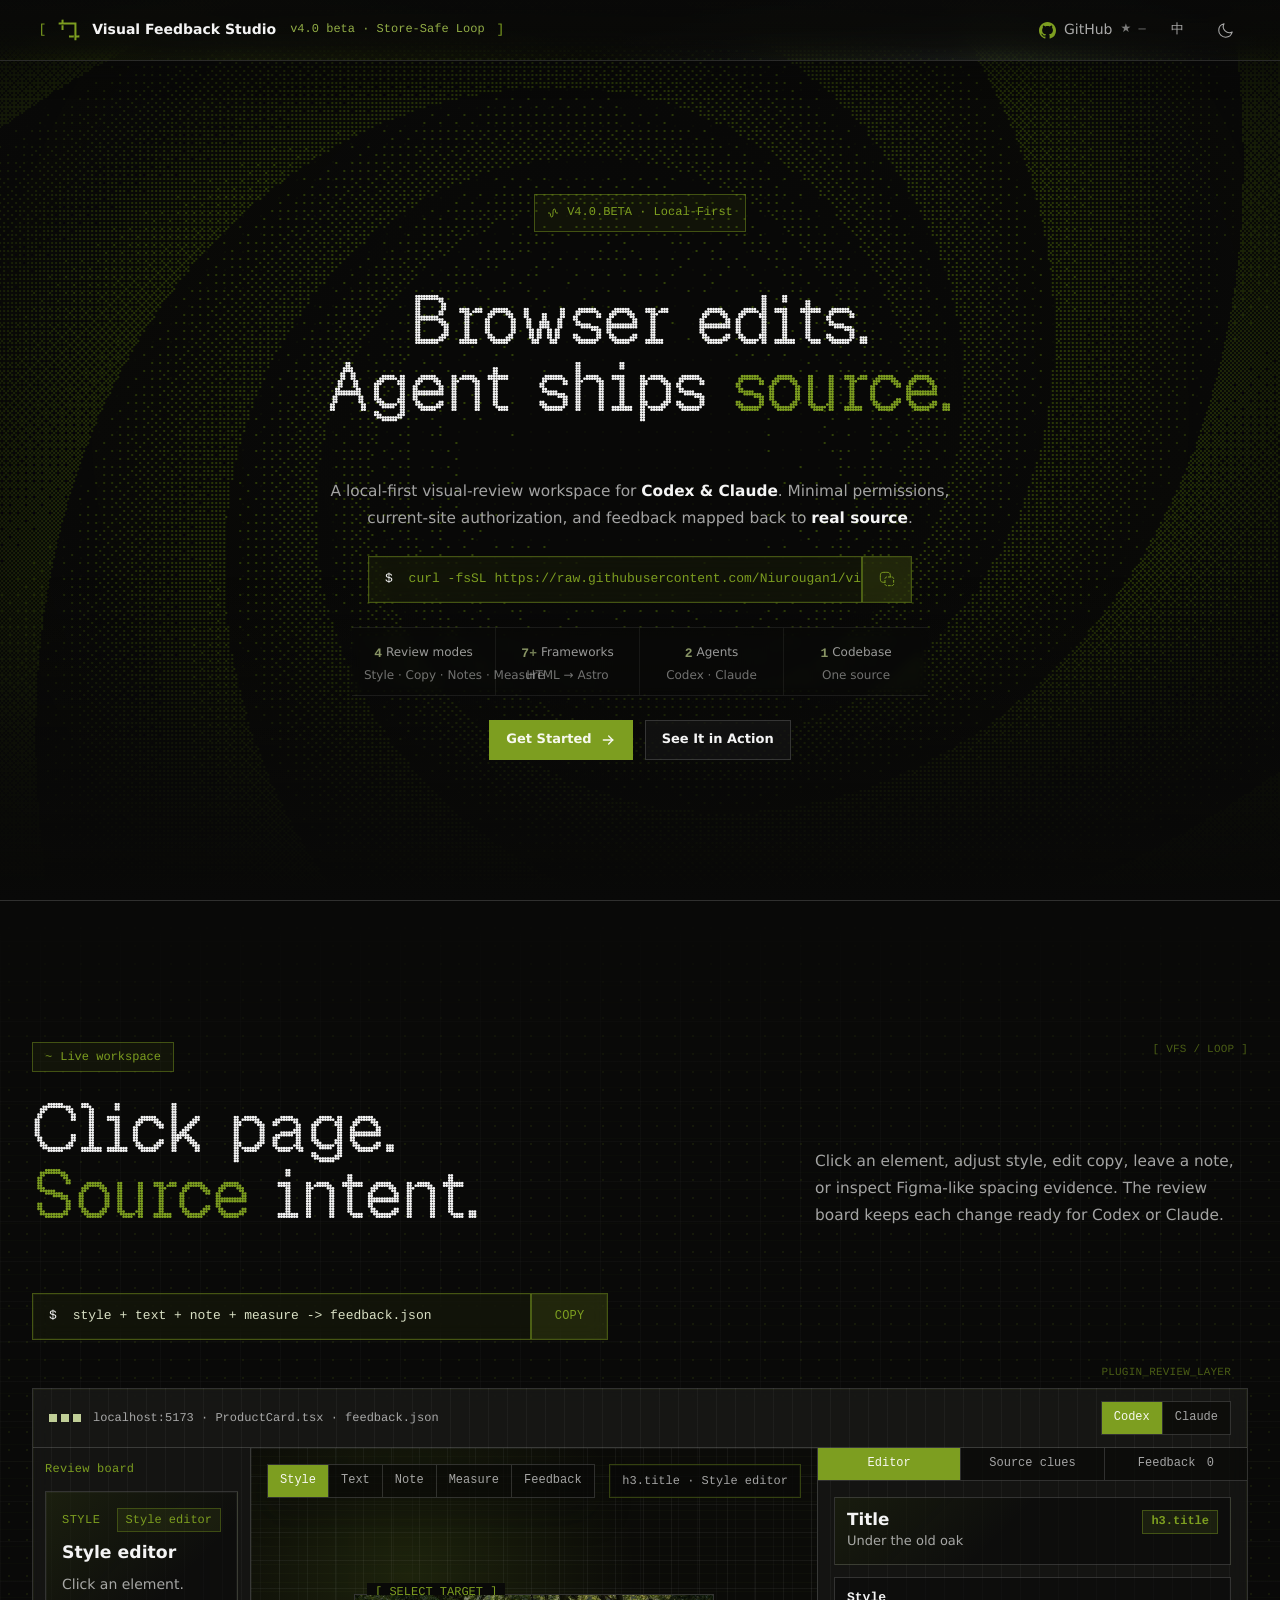
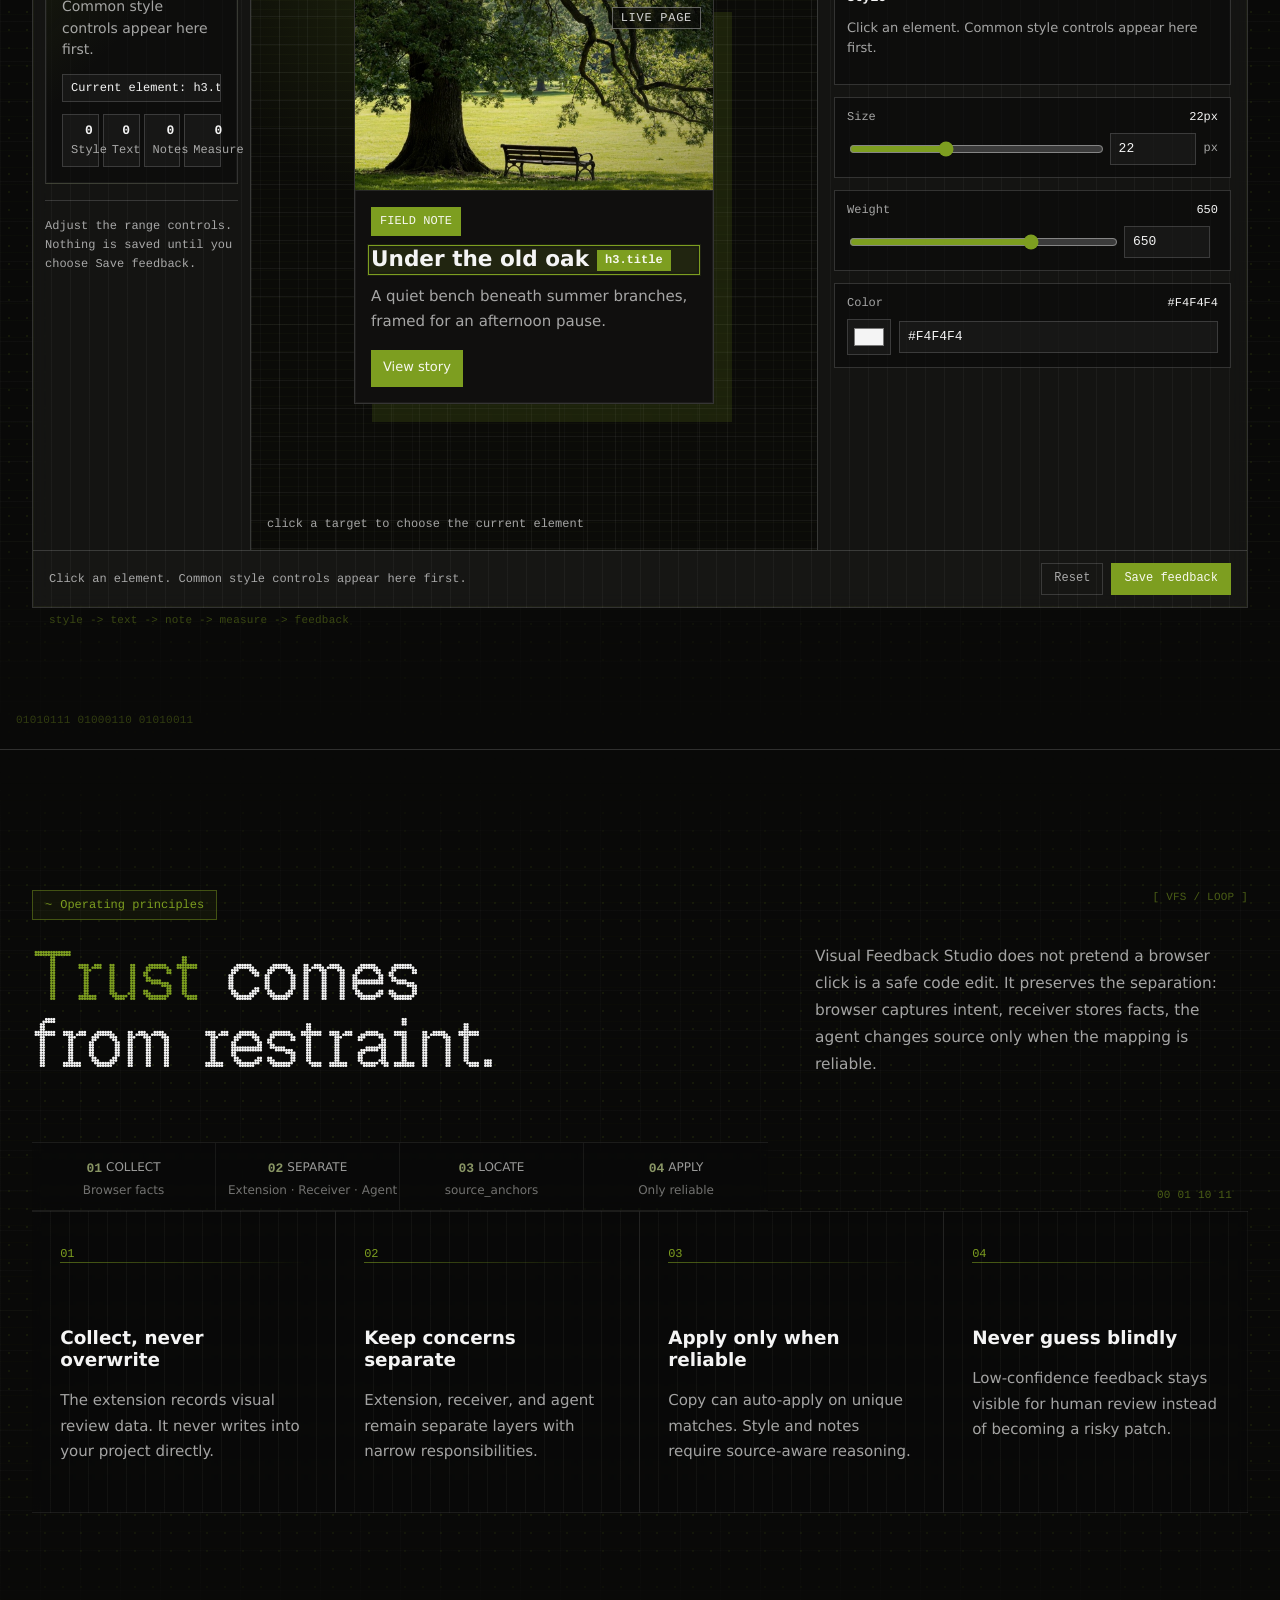
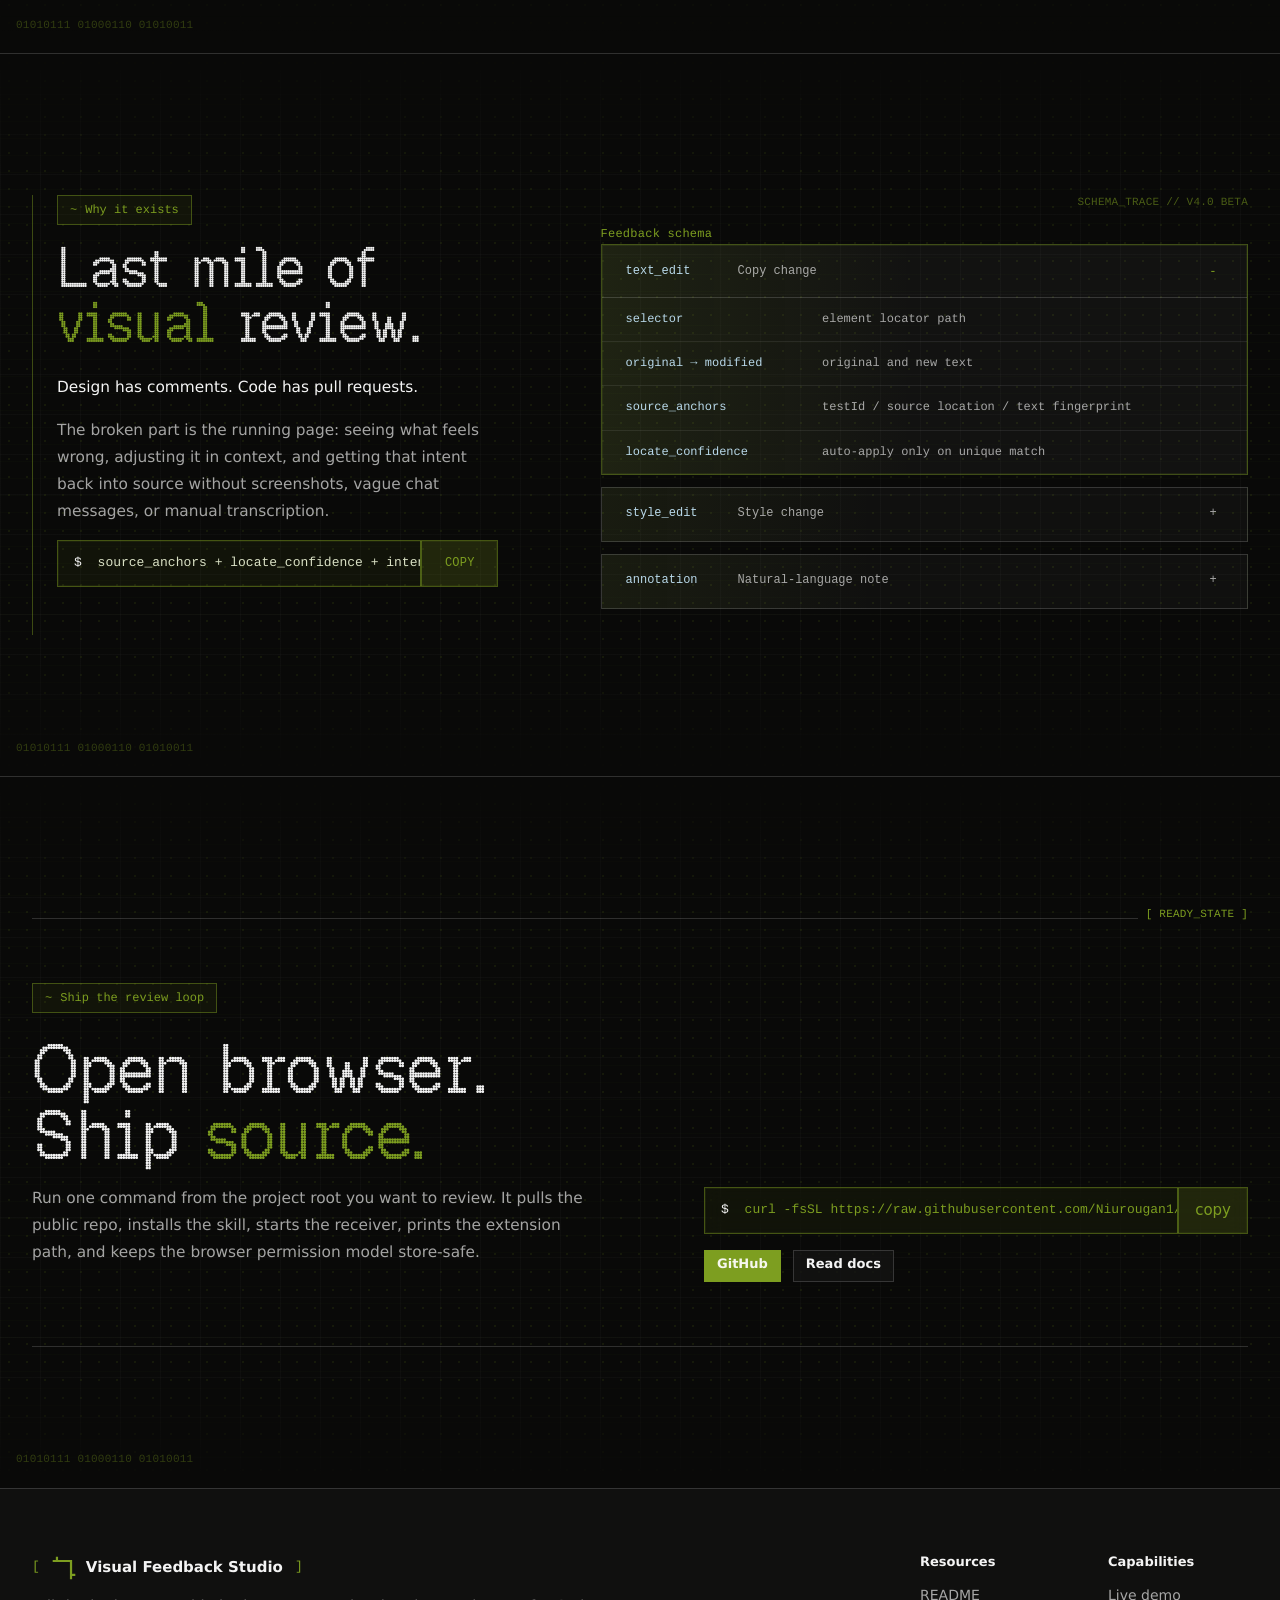
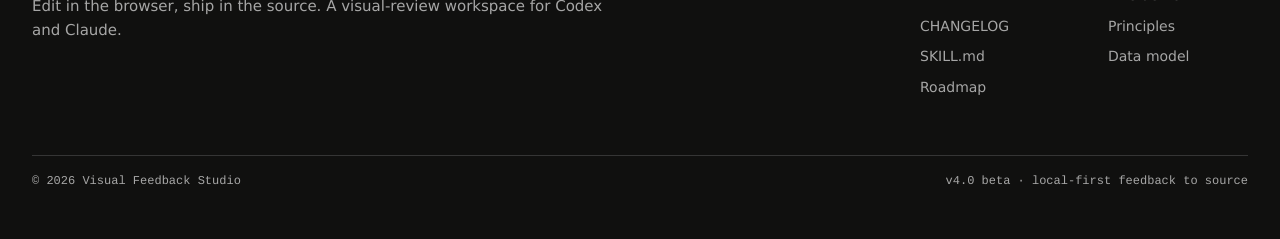
==== commit fa6efebf: "Shorten landing install command" ====
--- a/index.html
+++ b/index.html
@@ -3500,7 +3500,7 @@
         <span data-zh>面向 <strong>Codex 与 Claude</strong> 的本地优先视觉审稿工作台。最小权限、当前站点授权，并把反馈结构化映射回<strong>真实源码</strong>。</span>
       </p>
       <div class="setup-command-box">
-        <code class="setup-command-code"><span class="command-prompt">$</span> if test -d ~/visual-feedback-studio/.git; then git -C ~/visual-feedback-studio pull --ff-only; else git clone https://github.com/Niurougan1/visual-feedback-studio.git ~/visual-feedback-studio; fi &amp;&amp; python3 ~/visual-feedback-studio/scripts/setup.py . --channel beta --port ${VFS_PORT:-3456}</code>
+        <code class="setup-command-code"><span class="command-prompt">$</span> curl -fsSL https://raw.githubusercontent.com/Niurougan1/visual-feedback-studio/main/scripts/install.sh | bash</code>
         <button data-slot="button" data-variant="ghost" data-size="default" class="setup-copy-btn group/button inline-flex shrink-0 items-center justify-center border bg-clip-padding text-xs font-medium whitespace-nowrap transition-all outline-none select-none focus-visible:border-ring focus-visible:ring-1 focus-visible:ring-ring/50 active:translate-y-px disabled:pointer-events-none disabled:opacity-50 aria-invalid:border-destructive aria-invalid:ring-1 aria-invalid:ring-destructive/20 dark:aria-invalid:border-destructive/50 dark:aria-invalid:ring-destructive/40 [&_svg]:pointer-events-none [&_svg]:shrink-0 [&_svg:not([class*='size-'])]:size-4 hover:text-foreground aria-expanded:bg-muted aria-expanded:text-foreground dark:hover:bg-muted/50 h-8 gap-1.5 px-2.5 has-data-[icon=inline-end]:pr-2 has-data-[icon=inline-start]:pl-2 w-full touch-manipulation rounded-none border-primary/30 border-t bg-primary/10 text-primary hover:bg-primary/20 sm:w-auto sm:border-l-2" id="copySkill" type="button" aria-label="Copy setup command">
           <div style="opacity:1;transform:none">
             <svg xmlns="http://www.w3.org/2000/svg" viewBox="0 0 24 24" fill="none" class="hugeicons hugeicons-copy-02 size-4" aria-hidden="true">
@@ -3728,11 +3728,11 @@
         <span class="vfs-title-line">Open browser.</span>
         <span class="vfs-title-line">Ship <span class="text-primary vfs-title-accent" style="color: #7D9E20;">source.</span></span>
       </h2>
-      <p class="cta-copy"><span data-en>Clone the public repo once, then run setup from the project root you want to review. It installs the skill, starts the receiver, prints the extension path, and keeps the browser permission model store-safe.</span><span data-zh>先克隆一次公开仓，再在你要审稿的项目根目录运行 setup。它会安装 skill、启动 receiver、输出扩展路径，并保持浏览器权限模型适合商店分发。</span></p>
+      <p class="cta-copy"><span data-en>Run one command from the project root you want to review. It pulls the public repo, installs the skill, starts the receiver, prints the extension path, and keeps the browser permission model store-safe.</span><span data-zh>在你要审稿的项目根目录运行一条命令。它会拉取公开仓、安装 skill、启动 receiver、输出扩展路径，并保持浏览器权限模型适合商店分发。</span></p>
     </div>
     <div class="cta-stack">
       <div class="setup-command-box cta-command">
-        <code class="setup-command-code"><span class="command-prompt">$</span> if test -d ~/visual-feedback-studio/.git; then git -C ~/visual-feedback-studio pull --ff-only; else git clone https://github.com/Niurougan1/visual-feedback-studio.git ~/visual-feedback-studio; fi &amp;&amp; python3 ~/visual-feedback-studio/scripts/setup.py . --channel beta --port ${VFS_PORT:-3456}</code>
+        <code class="setup-command-code"><span class="command-prompt">$</span> curl -fsSL https://raw.githubusercontent.com/Niurougan1/visual-feedback-studio/main/scripts/install.sh | bash</code>
         <button class="setup-copy-btn" id="copySkill2" type="button"><span data-en>copy</span><span data-zh>复制</span></button>
       </div>
       <div class="hero-actions cta-links" data-reference-structure="navbar-hero">
@@ -3784,7 +3784,7 @@
   var root = document.documentElement;
   var $ = function (s, r) { return (r || document).querySelector(s); };
   var $$ = function (s, r) { return Array.prototype.slice.call((r || document).querySelectorAll(s)); };
-  var CMD = "if test -d ~/visual-feedback-studio/.git; then git -C ~/visual-feedback-studio pull --ff-only; else git clone https://github.com/Niurougan1/visual-feedback-studio.git ~/visual-feedback-studio; fi && python3 ~/visual-feedback-studio/scripts/setup.py . --channel beta --port ${VFS_PORT:-3456}";
+  var CMD = "curl -fsSL https://raw.githubusercontent.com/Niurougan1/visual-feedback-studio/main/scripts/install.sh | bash";
   var GH_REPO = "Niurougan1/visual-feedback-studio";
   var GH_URL = "https://github.com/" + GH_REPO;
   var GH_API = "https://api.github.com/repos/" + GH_REPO;
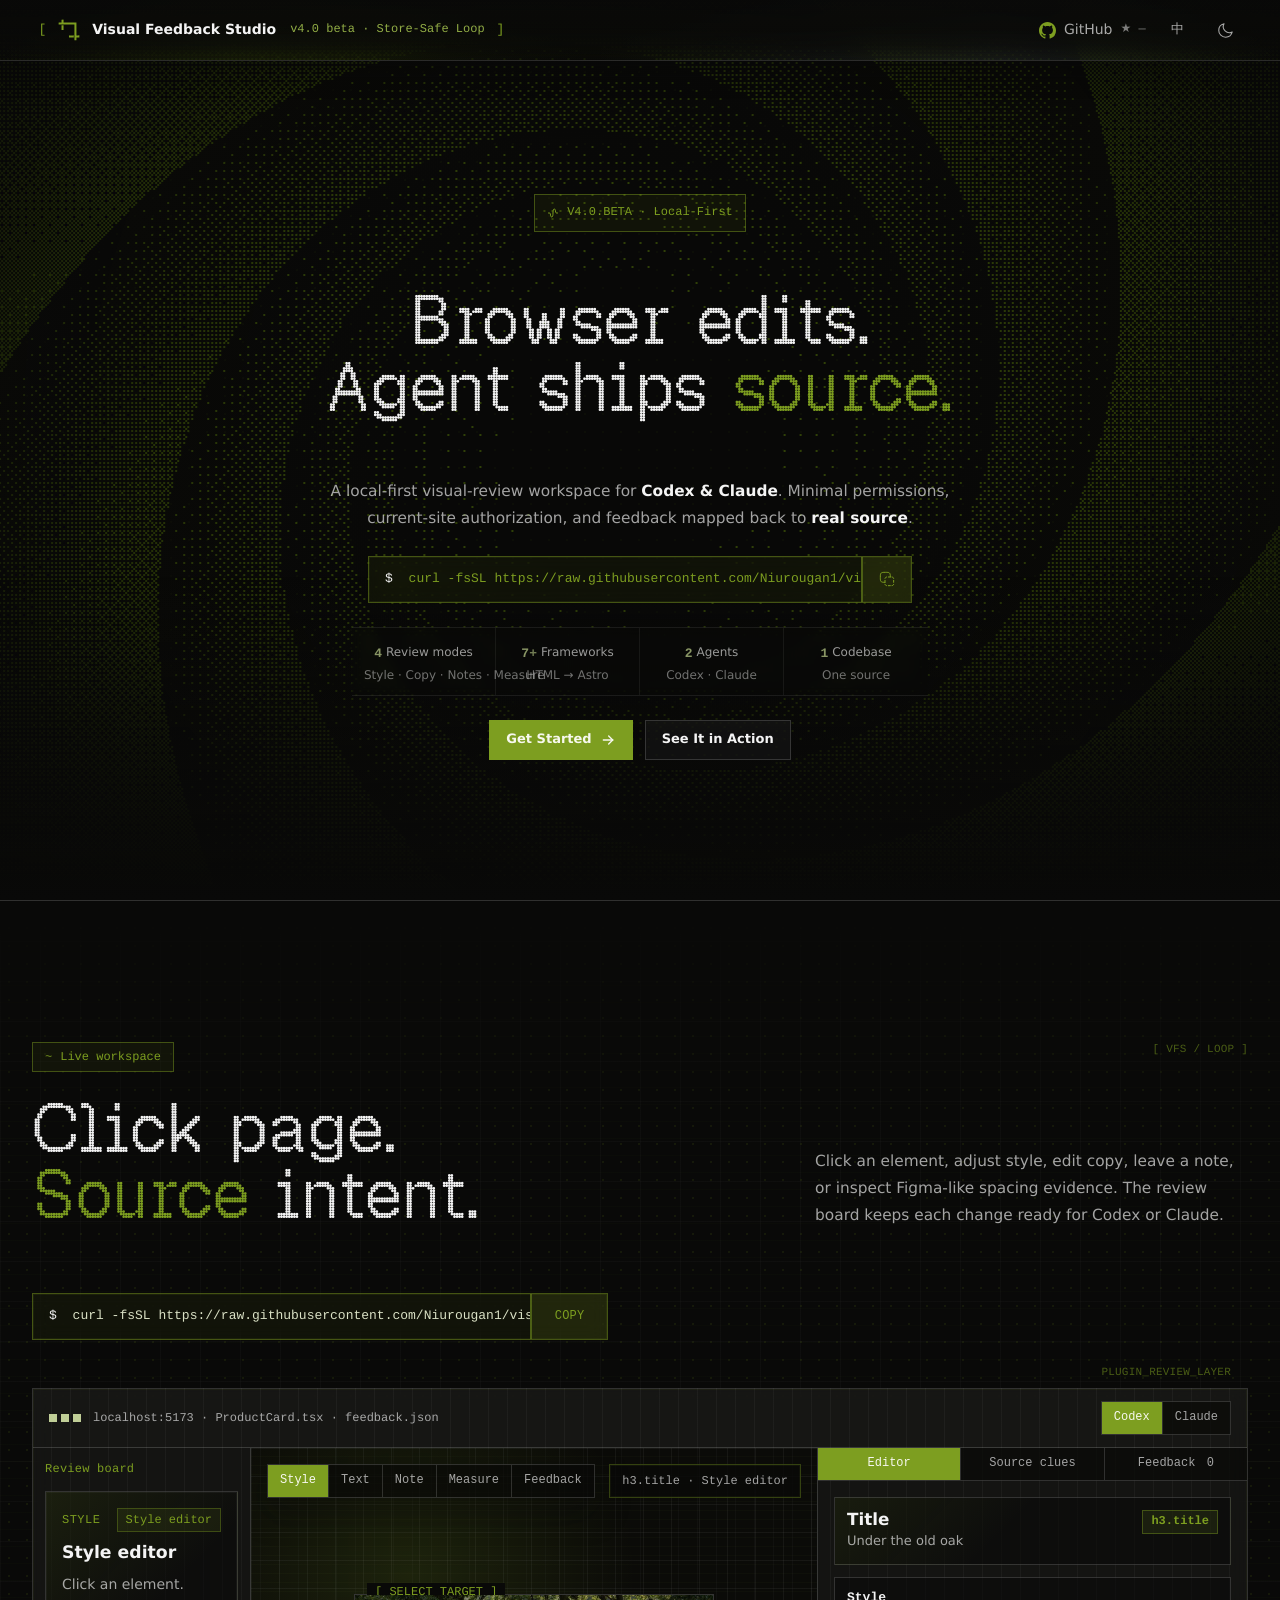
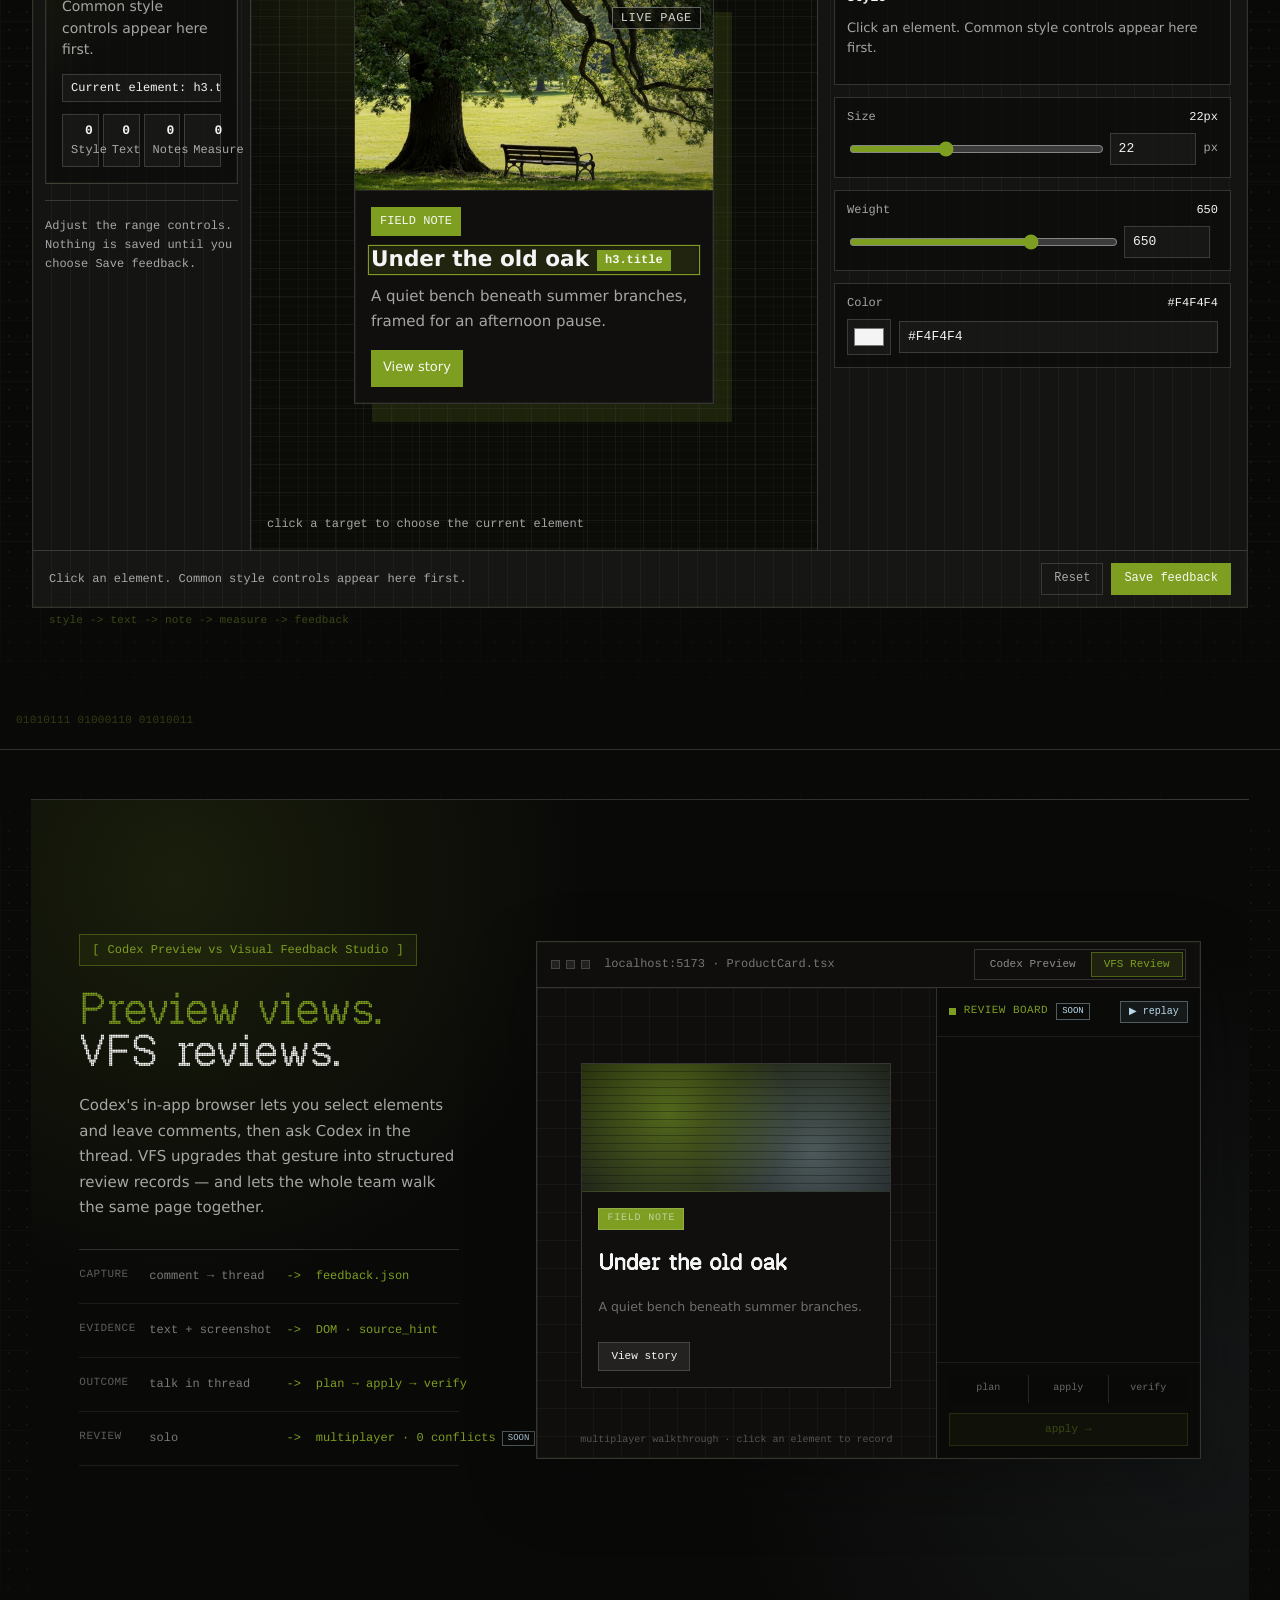
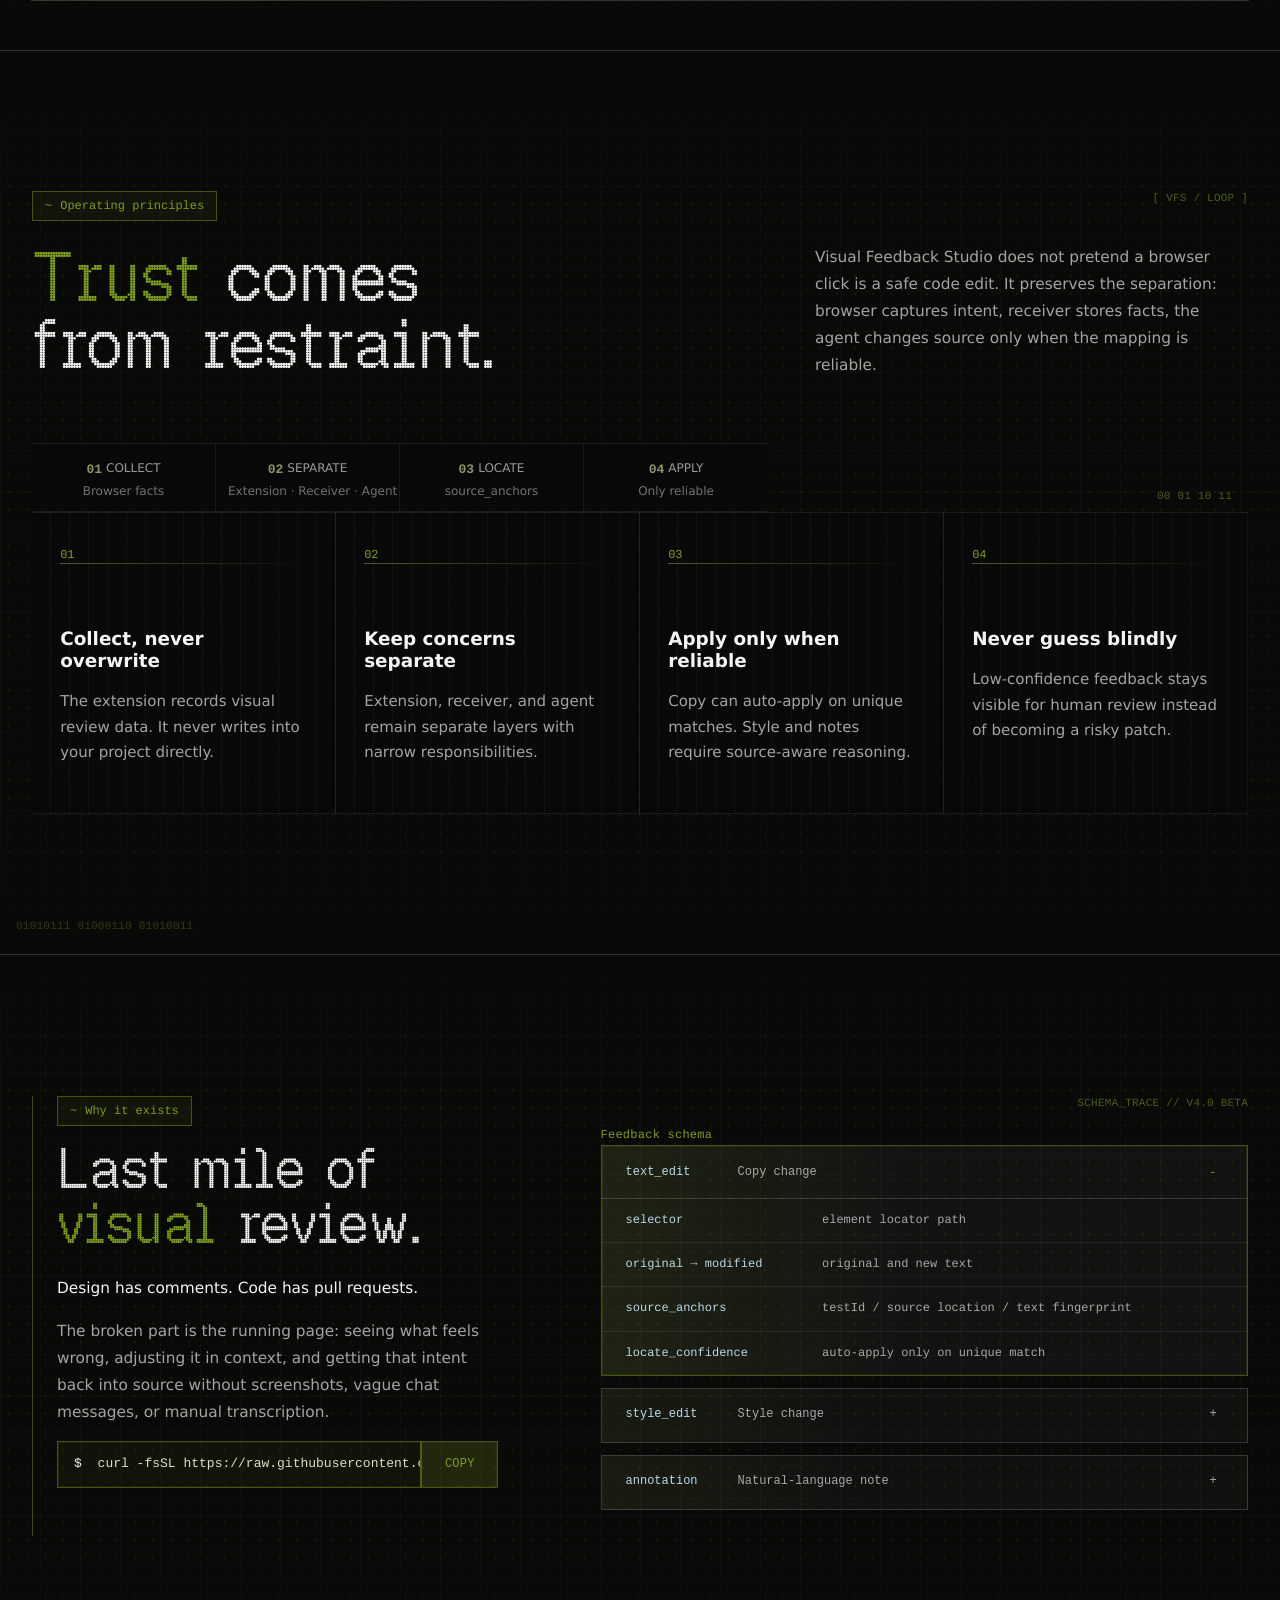
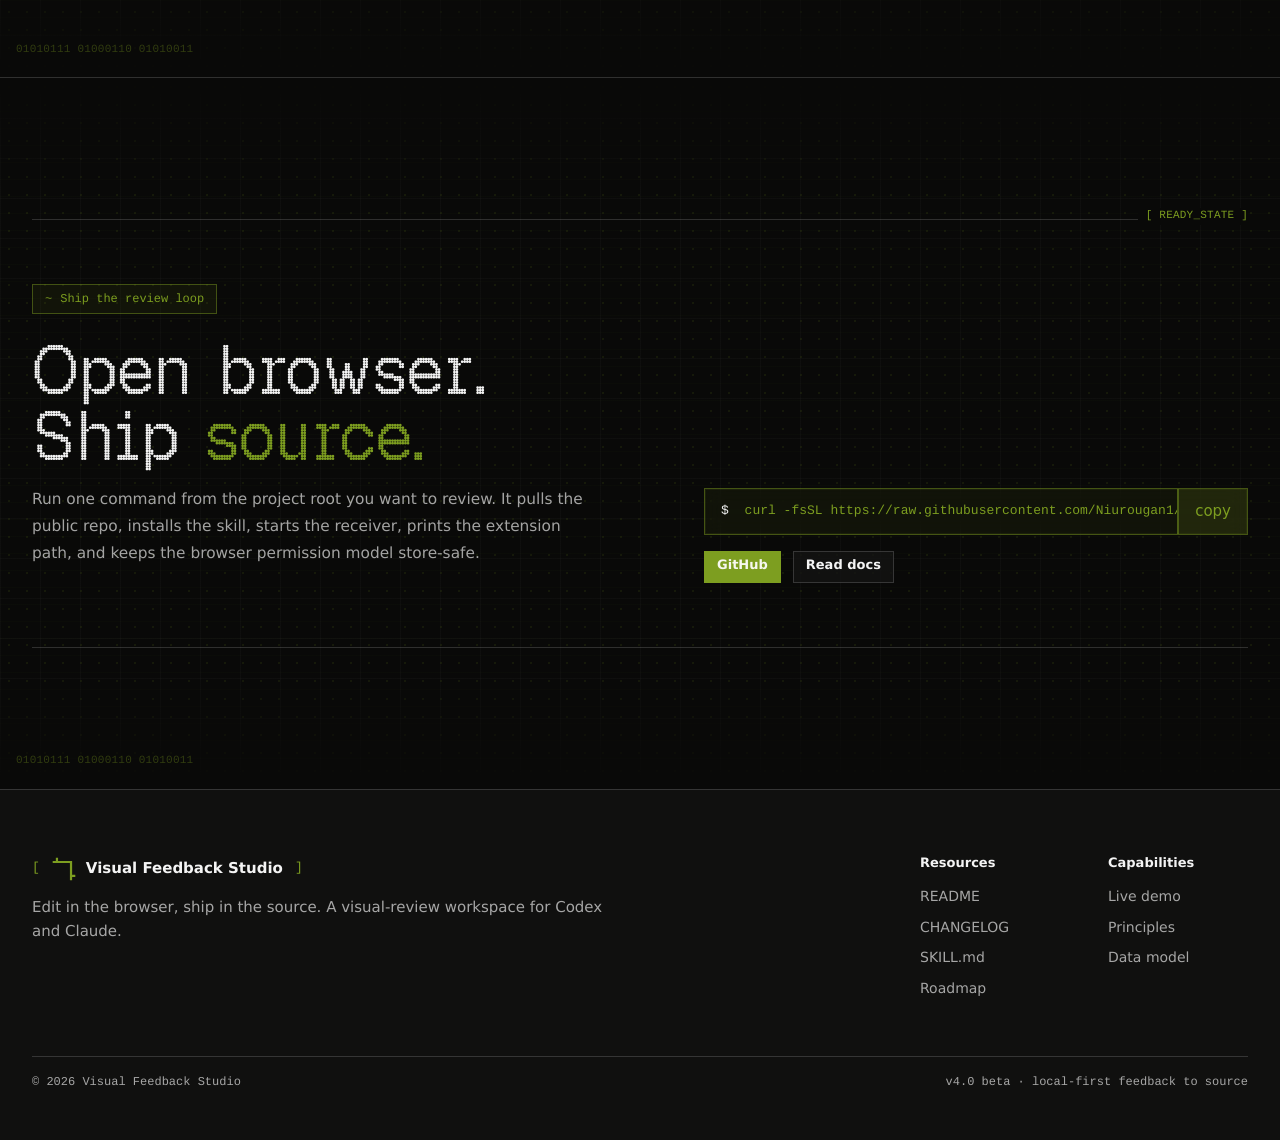
==== commit eae9ab64: "Update landing preview review module" ====
--- a/index.html
+++ b/index.html
@@ -3131,6 +3131,786 @@
     filter: blur(0);
   }
 
+  /* ===== Preview vs Review module: confirmed standalone module, scoped for landing page ===== */
+  #preview-review,
+  #preview-review * {
+    box-sizing: border-box;
+  }
+
+  #preview-review {
+    --pvr-background: var(--background);
+    --pvr-foreground: var(--foreground);
+    --pvr-card: var(--card);
+    --pvr-primary: var(--primary);
+    --pvr-regent: var(--regent);
+    --pvr-danger: var(--danger);
+    --pvr-muted: var(--muted-foreground);
+    --pvr-muted-2: color-mix(in srgb, var(--foreground) 42%, transparent);
+    --pvr-border: var(--border);
+    --pvr-border-soft: color-mix(in srgb, var(--foreground) 8%, transparent);
+    --pvr-bg-95: color-mix(in srgb, var(--background) 95%, transparent);
+    --pvr-bg-90: color-mix(in srgb, var(--background) 90%, transparent);
+    --pvr-bg-72: color-mix(in srgb, var(--background) 72%, transparent);
+    --pvr-fg-08: color-mix(in srgb, var(--foreground) 8%, transparent);
+    --pvr-fg-12: color-mix(in srgb, var(--foreground) 12%, transparent);
+    --pvr-fg-16: color-mix(in srgb, var(--foreground) 16%, transparent);
+    --pvr-fg-30: color-mix(in srgb, var(--foreground) 30%, transparent);
+    --pvr-fg-35: color-mix(in srgb, var(--foreground) 35%, transparent);
+    --pvr-fg-36: color-mix(in srgb, var(--foreground) 36%, transparent);
+    --pvr-fg-40: color-mix(in srgb, var(--foreground) 40%, transparent);
+    --pvr-fg-42: color-mix(in srgb, var(--foreground) 42%, transparent);
+    --pvr-fg-45: color-mix(in srgb, var(--foreground) 45%, transparent);
+    --pvr-fg-48: color-mix(in srgb, var(--foreground) 48%, transparent);
+    --pvr-fg-55: color-mix(in srgb, var(--foreground) 55%, transparent);
+    --pvr-fg-60: color-mix(in srgb, var(--foreground) 60%, transparent);
+    --pvr-fg-64: color-mix(in srgb, var(--foreground) 64%, transparent);
+    --pvr-fg-80: color-mix(in srgb, var(--foreground) 80%, transparent);
+    --pvr-primary-07: color-mix(in srgb, var(--primary) 7%, transparent);
+    --pvr-primary-08: color-mix(in srgb, var(--primary) 8%, transparent);
+    --pvr-primary-10: color-mix(in srgb, var(--primary) 10%, transparent);
+    --pvr-primary-14: color-mix(in srgb, var(--primary) 14%, transparent);
+    --pvr-primary-16: color-mix(in srgb, var(--primary) 16%, transparent);
+    --pvr-primary-18: color-mix(in srgb, var(--primary) 18%, transparent);
+    --pvr-primary-26: color-mix(in srgb, var(--primary) 26%, transparent);
+    --pvr-primary-32: color-mix(in srgb, var(--primary) 32%, transparent);
+    --pvr-primary-42: color-mix(in srgb, var(--primary) 42%, transparent);
+    --pvr-primary-50: color-mix(in srgb, var(--primary) 50%, transparent);
+    --pvr-regent-05: color-mix(in srgb, var(--regent) 5%, transparent);
+    --pvr-regent-07: color-mix(in srgb, var(--regent) 7%, transparent);
+    --pvr-regent-10: color-mix(in srgb, var(--regent) 10%, transparent);
+    --pvr-regent-16: color-mix(in srgb, var(--regent) 16%, transparent);
+    --pvr-regent-30: color-mix(in srgb, var(--regent) 30%, transparent);
+    --pvr-regent-35: color-mix(in srgb, var(--regent) 35%, transparent);
+    --pvr-regent-40: color-mix(in srgb, var(--regent) 40%, transparent);
+    --pvr-regent-45: color-mix(in srgb, var(--regent) 45%, transparent);
+    --pvr-danger-07: color-mix(in srgb, var(--danger) 7%, transparent);
+    --pvr-danger-45: color-mix(in srgb, var(--danger) 45%, transparent);
+    --pvr-danger-50: color-mix(in srgb, var(--danger) 50%, transparent);
+    --pvr-shadow: color-mix(in srgb, var(--background) 45%, transparent);
+    --pvr-cursor-text: #090908;
+    position: relative;
+    border-top: 1px solid var(--border);
+    background: var(--background);
+    overflow: hidden;
+  }
+
+  html[data-theme="light"] #preview-review {
+    --pvr-shadow: color-mix(in srgb, var(--foreground) 14%, transparent);
+  }
+
+  #preview-review [data-zh],
+  #preview-review [data-en] {
+    display: none !important;
+  }
+
+  html[lang="zh"] #preview-review [data-zh],
+  html[lang="en"] #preview-review [data-en] {
+    display: contents !important;
+  }
+
+  #preview-review::before {
+    content: "";
+    position: absolute;
+    inset: 0;
+    pointer-events: none;
+    background:
+      radial-gradient(circle at 50% 50%, color-mix(in srgb, var(--primary) 18%, transparent) 0 1px, transparent 1px 100%),
+      linear-gradient(to right, color-mix(in srgb, var(--foreground) 4%, transparent) 1px, transparent 1px),
+      linear-gradient(to bottom, color-mix(in srgb, var(--foreground) 4%, transparent) 1px, transparent 1px);
+    background-size: 18px 18px, 40px 40px, 40px 40px;
+    mask-image: linear-gradient(180deg, transparent 0, #000 14%, #000 86%, transparent 100%);
+    opacity: .5;
+  }
+
+  #preview-review .prototype-shell {
+    position: relative;
+    z-index: 1;
+    min-height: 100svh;
+    display: grid;
+    place-items: center;
+    padding: clamp(16px, 2.4vw, 32px);
+    overflow: hidden;
+  }
+
+  #preview-review .module {
+    position: relative;
+    width: min(100%, 1460px);
+    min-height: min(800px, calc(100svh - 64px));
+    overflow: hidden;
+    border-block: 1px solid var(--pvr-border);
+    background:
+      radial-gradient(circle at 12% 10%, var(--pvr-primary-14), transparent 32%),
+      radial-gradient(circle at 96% 78%, var(--pvr-regent-07), transparent 36%),
+      var(--pvr-background);
+    isolation: isolate;
+  }
+
+  #preview-review .module-inner {
+    position: relative;
+    z-index: 1;
+    min-height: inherit;
+    display: grid;
+    grid-template-columns: minmax(380px, .44fr) minmax(540px, 1fr);
+    align-items: center;
+    column-gap: clamp(48px, 6vw, 110px);
+    padding: clamp(28px, 3.8vw, 52px);
+  }
+
+  @keyframes preview-review-rise {
+    from { opacity: 0; transform: translateY(14px); }
+    to { opacity: 1; transform: translateY(0); }
+  }
+
+  #preview-review .reveal {
+    opacity: 0;
+    filter: none;
+    transform: none;
+    transition: none;
+    animation: preview-review-rise .9s var(--ease) forwards;
+  }
+
+  #preview-review .copy { max-width: 500px; }
+
+  #preview-review .kicker {
+    display: inline-flex;
+    margin-bottom: 22px;
+    border: 1px solid var(--pvr-primary-42);
+    background: var(--pvr-primary-08);
+    color: var(--pvr-primary);
+    padding: 9px 12px;
+    font-family: var(--mono);
+    font-size: 12px;
+    line-height: 1;
+  }
+
+  #preview-review .kicker::before { content: "[ "; }
+  #preview-review .kicker::after { content: " ]"; }
+
+  #preview-review .module-title {
+    margin: 0;
+    color: var(--pvr-foreground);
+    font-family: var(--pixel);
+    font-size: clamp(38px, 3.4vw, 56px);
+    line-height: .98;
+    font-weight: 400;
+    letter-spacing: 0;
+  }
+
+  #preview-review .module-title .line { display: block; white-space: nowrap; }
+  #preview-review .module-title .accent { color: var(--pvr-foreground) !important; }
+
+  #preview-review .copy > p {
+    max-width: 28rem;
+    margin: 20px 0 0;
+    color: var(--pvr-muted);
+    font-size: 15px;
+    line-height: 1.7;
+  }
+
+  #preview-review .ledger {
+    margin-top: 28px;
+    border-top: 1px solid var(--pvr-border);
+    font-family: var(--mono);
+    font-size: 12px;
+  }
+
+  #preview-review .ledger-row {
+    display: grid;
+    grid-template-columns: 58px minmax(0, .92fr) 20px minmax(0, 1.08fr);
+    align-items: center;
+    gap: 12px;
+    min-height: 54px;
+    border-bottom: 1px solid var(--pvr-border-soft);
+    line-height: 1.4;
+    white-space: nowrap;
+  }
+
+  #preview-review .l-label { color: var(--pvr-fg-36); font-size: 11px; letter-spacing: .04em; }
+  #preview-review .l-old { color: var(--pvr-fg-48); }
+
+  #preview-review .l-arrow {
+    color: var(--pvr-primary);
+    text-align: center;
+    animation: preview-review-nudge 2.2s var(--ease) infinite;
+  }
+
+  @keyframes preview-review-nudge {
+    0%, 100% { transform: translateX(0); opacity: .6; }
+    50% { transform: translateX(4px); opacity: 1; }
+  }
+
+  #preview-review .l-new { color: var(--pvr-primary); }
+
+  #preview-review .l-new .soon {
+    display: inline-block;
+    margin-left: 6px;
+    border: 1px solid var(--pvr-regent-40);
+    color: var(--pvr-regent);
+    padding: 2px 5px;
+    font-size: 9px;
+    line-height: 1;
+    vertical-align: 1px;
+  }
+
+  #preview-review .demo {
+    position: relative;
+    align-self: center;
+    border: 1px solid var(--pvr-border);
+    background: color-mix(in srgb, var(--pvr-card) 86%, var(--pvr-background));
+    box-shadow: inset 0 0 0 1px var(--pvr-primary-07), 0 24px 60px var(--pvr-shadow);
+  }
+
+  #preview-review .demo-bar {
+    display: flex;
+    align-items: center;
+    gap: 14px;
+    min-height: 46px;
+    padding: 0 14px;
+    border-bottom: 1px solid var(--pvr-border);
+    font-family: var(--mono);
+    font-size: 12px;
+  }
+
+  #preview-review .dots { display: inline-flex; gap: 6px; }
+  #preview-review .dots i {
+    width: 9px;
+    height: 9px;
+    border: 1px solid var(--pvr-border);
+    border-radius: 0;
+    background: var(--pvr-fg-08);
+  }
+
+  #preview-review .demo-bar .url { color: var(--pvr-fg-45); }
+
+  #preview-review .mode-switch {
+    margin-left: auto;
+    display: inline-flex;
+    border: 1px solid var(--pvr-border);
+    padding: 2px;
+    gap: 2px;
+  }
+
+  #preview-review .mode-switch button {
+    appearance: none;
+    border: 1px solid transparent;
+    background: transparent;
+    color: var(--pvr-fg-55);
+    padding: 6px 12px;
+    font-family: var(--mono);
+    font-size: 11px;
+    line-height: 1;
+    cursor: pointer;
+    transition: all .25s var(--ease);
+  }
+
+  #preview-review .mode-switch button.on {
+    border-color: var(--pvr-primary-50);
+    background: var(--pvr-primary-14);
+    color: var(--pvr-primary);
+  }
+
+  #preview-review .demo[data-mode="preview"] .mode-switch button.on {
+    border-color: var(--pvr-regent-45);
+    background: var(--pvr-regent-10);
+    color: var(--pvr-regent);
+  }
+
+  #preview-review .demo-body {
+    display: grid;
+    grid-template-columns: minmax(0, 1fr) 264px;
+  }
+
+  #preview-review .canvas {
+    position: relative;
+    display: grid;
+    place-items: center;
+    min-height: 470px;
+    padding: 40px 28px 34px;
+    background:
+      linear-gradient(to right, color-mix(in srgb, var(--foreground) 3.5%, transparent) 1px, transparent 1px),
+      linear-gradient(to bottom, color-mix(in srgb, var(--foreground) 3.5%, transparent) 1px, transparent 1px);
+    background-size: 28px 28px;
+    overflow: hidden;
+  }
+
+  #preview-review .canvas::after,
+  #preview-review .demo-card::before,
+  #preview-review .demo-card .media::before,
+  #preview-review .demo-card .media::after {
+    content: none;
+    display: none;
+  }
+
+  #preview-review .canvas-hint {
+    position: absolute;
+    bottom: 12px;
+    left: 50%;
+    transform: translateX(-50%);
+    color: var(--pvr-fg-30);
+    font-family: var(--mono);
+    font-size: 10px;
+    line-height: 1;
+    white-space: nowrap;
+  }
+
+  #preview-review .demo[data-mode="vfs"] .canvas-hint .ch-preview,
+  #preview-review .demo[data-mode="preview"] .canvas-hint .ch-vfs { display: none; }
+
+  #preview-review .toast {
+    position: absolute;
+    top: 14px;
+    left: 50%;
+    bottom: auto;
+    transform: translate(-50%, -6px);
+    z-index: 20;
+    border: 1px solid var(--pvr-border);
+    background: var(--pvr-bg-95);
+    color: var(--pvr-fg-80);
+    padding: 8px 12px;
+    font-family: var(--mono);
+    font-size: 11px;
+    line-height: 1;
+    opacity: 0;
+    pointer-events: none;
+    transition: opacity .35s var(--ease), transform .35s var(--ease);
+    white-space: nowrap;
+  }
+
+  #preview-review .toast.show { opacity: 1; transform: translate(-50%, 0); }
+  #preview-review .toast.ok { border-color: var(--pvr-primary-50); color: var(--pvr-primary); }
+  #preview-review .toast.ctx { border-color: var(--pvr-regent-40); color: var(--pvr-regent); }
+
+  #preview-review .demo-card {
+    position: relative;
+    z-index: auto;
+    width: min(100%, 310px);
+    border: 1px solid var(--pvr-border);
+    background: var(--pvr-card);
+    box-shadow: none;
+  }
+
+  #preview-review .demo-card .media {
+    height: 128px;
+    border-bottom: 1px solid var(--pvr-border-soft);
+    background:
+      repeating-linear-gradient(0deg, transparent 0 7px, color-mix(in srgb, var(--background) 32%, transparent) 7px 8px),
+      radial-gradient(circle at 28% 38%, color-mix(in srgb, var(--primary) 55%, transparent), transparent 52%),
+      radial-gradient(circle at 75% 70%, color-mix(in srgb, var(--regent) 30%, transparent), transparent 46%),
+      linear-gradient(160deg, color-mix(in srgb, var(--primary) 18%, var(--background)), color-mix(in srgb, var(--regent) 12%, var(--background)));
+  }
+
+  #preview-review .demo-card .pad { display: grid; gap: 10px; padding: 16px; }
+
+  #preview-review .pvr-editable {
+    position: relative;
+    cursor: pointer;
+    transition: color .25s var(--ease), background .25s var(--ease), border-color .25s var(--ease);
+  }
+
+  #preview-review .dc-badge {
+    justify-self: start;
+    border: 1px solid var(--pvr-border);
+    color: var(--pvr-fg-60);
+    padding: 5px 8px;
+    font-family: var(--mono);
+    font-size: 10px;
+    line-height: 1;
+    letter-spacing: .08em;
+  }
+
+  #preview-review .dc-title { font-family: var(--pixel); font-size: 22px; line-height: 1.05; }
+  #preview-review .dc-desc { color: var(--pvr-muted-2); font-size: 12.5px; line-height: 1.55; }
+
+  #preview-review .dc-btn {
+    justify-self: start;
+    appearance: none;
+    border: 1px solid var(--pvr-border);
+    background: var(--pvr-fg-08);
+    color: var(--pvr-foreground);
+    padding: 8px 12px;
+    font-family: var(--mono);
+    font-size: 11px;
+    line-height: 1;
+    cursor: pointer;
+  }
+
+  #preview-review .demo[data-mode="preview"] .pvr-editable:hover { outline: 1px dashed var(--pvr-regent-45); outline-offset: 3px; }
+  #preview-review .demo[data-mode="vfs"] .pvr-editable:hover { outline: 1px dashed color-mix(in srgb, var(--primary) 60%, transparent); outline-offset: 3px; }
+  #preview-review .pvr-editable.pinned { outline: 1px solid var(--pvr-regent-45); outline-offset: 3px; }
+
+  #preview-review .pin {
+    position: absolute;
+    top: -10px;
+    right: -10px;
+    z-index: 5;
+    width: 17px;
+    height: 17px;
+    display: grid;
+    place-items: center;
+    background: var(--pvr-regent);
+    color: var(--pvr-cursor-text);
+    font-family: var(--mono);
+    font-size: 10px;
+    line-height: 1;
+    animation: preview-review-rise .35s var(--ease);
+  }
+
+  #preview-review .pvr-editable.sel-you { outline: 1px solid var(--pvr-primary); outline-offset: 3px; }
+  #preview-review .pvr-editable.sel-mia { outline: 1px solid var(--pvr-regent); outline-offset: 3px; }
+  #preview-review .pvr-editable.sel-leo { box-shadow: 0 0 0 6px var(--pvr-background), 0 0 0 7px var(--pvr-danger); }
+
+  #preview-review .sel-tag {
+    position: absolute;
+    z-index: 6;
+    padding: 3px 6px;
+    font-family: var(--mono);
+    font-size: 10px;
+    line-height: 1;
+    color: var(--pvr-cursor-text);
+    animation: preview-review-rise .35s var(--ease);
+    white-space: nowrap;
+  }
+
+  #preview-review .sel-tag.u-you { top: -21px; left: -2px; background: var(--pvr-primary); }
+  #preview-review .sel-tag.u-mia { top: -21px; left: -2px; background: var(--pvr-regent); }
+  #preview-review .sel-tag.u-leo { bottom: -25px; right: -2px; background: var(--pvr-danger); }
+  #preview-review .sel-tag.fade { transition: opacity .45s var(--ease); opacity: 0; }
+
+  #preview-review .cursor {
+    position: absolute;
+    top: 0;
+    left: 0;
+    z-index: 30;
+    display: flex;
+    align-items: flex-start;
+    gap: 0;
+    opacity: 0;
+    pointer-events: none;
+    transition: transform 1.05s cubic-bezier(.22, 1, .36, 1), opacity .5s var(--ease);
+  }
+
+  #preview-review .cursor i {
+    width: 13px;
+    height: 13px;
+    clip-path: polygon(0 0, 100% 42%, 52% 56%, 42% 100%);
+    transition: scale .2s var(--ease);
+  }
+
+  #preview-review .cursor span {
+    margin: 11px 0 0 -2px;
+    padding: 3px 6px;
+    font-family: var(--mono);
+    font-size: 10px;
+    line-height: 1;
+    color: var(--pvr-cursor-text);
+    white-space: nowrap;
+  }
+
+  #preview-review .cursor.c-you i,
+  #preview-review .cursor.c-you span { background: var(--pvr-primary); }
+  #preview-review .cursor.c-mia i,
+  #preview-review .cursor.c-mia span { background: var(--pvr-regent); }
+  #preview-review .cursor.c-leo i,
+  #preview-review .cursor.c-leo span { background: var(--pvr-danger); }
+  #preview-review .cursor.live { opacity: 1; }
+  #preview-review .cursor.tap i { animation: preview-review-tap .4s var(--ease); }
+
+  @keyframes preview-review-tap {
+    0%, 100% { scale: 1; }
+    50% { scale: .5; }
+  }
+
+  #preview-review .board {
+    display: grid;
+    grid-template-rows: auto minmax(0, 1fr) auto;
+    border-left: 1px solid var(--pvr-border);
+    background: var(--pvr-bg-72);
+    font-family: var(--mono);
+  }
+
+  #preview-review .board-head {
+    display: flex;
+    align-items: center;
+    gap: 8px;
+    padding: 13px 12px;
+    border-bottom: 1px solid var(--pvr-border-soft);
+    color: var(--pvr-primary);
+    font-size: 11px;
+    letter-spacing: .04em;
+    white-space: nowrap;
+  }
+
+  #preview-review .board-head > * { flex: none; }
+  #preview-review .demo[data-mode="preview"] .bl-vfs,
+  #preview-review .demo[data-mode="vfs"] .bl-preview { display: none; }
+
+  #preview-review .board-head::before {
+    content: "";
+    flex: none;
+    width: 7px;
+    height: 7px;
+    background: var(--pvr-primary);
+    animation: preview-review-blink 1.6s steps(2) infinite;
+  }
+
+  #preview-review .demo[data-mode="preview"] .board-head { color: var(--pvr-regent); }
+  #preview-review .demo[data-mode="preview"] .board-head::before { background: var(--pvr-regent); }
+
+  @keyframes preview-review-blink { 50% { opacity: .25; } }
+
+  #preview-review .bh-soon {
+    display: none;
+    border: 1px solid var(--pvr-regent-40);
+    color: var(--pvr-regent);
+    padding: 3px 5px;
+    font-size: 9px;
+    line-height: 1;
+    letter-spacing: 0;
+  }
+
+  #preview-review .bh-soon.show { display: inline-block; animation: preview-review-rise .4s var(--ease); }
+
+  #preview-review .team-btn {
+    margin-left: auto;
+    appearance: none;
+    border: 1px solid var(--pvr-regent-35);
+    background: var(--pvr-regent-07);
+    color: var(--pvr-regent);
+    padding: 5px 8px;
+    font-family: var(--mono);
+    font-size: 10px;
+    line-height: 1;
+    cursor: pointer;
+    transition: background .2s var(--ease);
+  }
+
+  #preview-review .team-btn:hover { background: var(--pvr-regent-16); }
+  #preview-review .demo[data-mode="preview"] .team-btn { display: none; }
+
+  #preview-review .board-body {
+    display: grid;
+    align-content: start;
+    gap: 9px;
+    padding: 12px;
+    overflow: hidden;
+  }
+
+  #preview-review .board-empty {
+    color: var(--pvr-fg-35);
+    font-size: 11px;
+    line-height: 1.6;
+  }
+
+  #preview-review .demo[data-mode="vfs"] .board-empty .em-preview,
+  #preview-review .demo[data-mode="preview"] .board-empty .em-vfs { display: none; }
+
+  #preview-review .record {
+    border: 1px solid var(--pvr-primary-32);
+    border-left-width: 2px;
+    background: var(--pvr-primary-07);
+    padding: 10px 11px;
+    display: grid;
+    gap: 7px;
+    animation: preview-review-rise .5s var(--ease);
+  }
+
+  #preview-review .record.u-mia { border-color: var(--pvr-regent-30); border-left-color: var(--pvr-regent); background: var(--pvr-regent-05); }
+  #preview-review .record.u-you { border-left-color: var(--pvr-primary); }
+  #preview-review .record.ctx { border-color: color-mix(in srgb, var(--regent) 28%, transparent); border-left-width: 1px; background: var(--pvr-regent-05); }
+  #preview-review .record.conflict { border-color: var(--pvr-danger-50); border-left-color: var(--pvr-danger); background: var(--pvr-danger-07); }
+  #preview-review .record.merge-out { animation: preview-review-merge-out .5s var(--ease) forwards; }
+
+  @keyframes preview-review-merge-out {
+    to { opacity: 0; transform: translateY(-8px) scale(.96); }
+  }
+
+  #preview-review .record .r-author { font-size: 10px; line-height: 1; color: var(--pvr-fg-42); }
+  #preview-review .record.u-you .r-author { color: var(--pvr-primary); }
+  #preview-review .record.u-mia .r-author { color: var(--pvr-regent); }
+  #preview-review .record.conflict .r-author { color: var(--pvr-danger); }
+
+  #preview-review .record .r-head {
+    display: flex;
+    align-items: center;
+    justify-content: space-between;
+    gap: 8px;
+    font-size: 11px;
+  }
+
+  #preview-review .record .r-type { color: var(--pvr-primary); }
+  #preview-review .record.ctx .r-type { color: var(--pvr-regent); }
+  #preview-review .record.conflict .r-type { color: var(--pvr-danger); }
+  #preview-review .record .r-sel { color: var(--pvr-fg-80); font-size: 12px; }
+  #preview-review .record.ctx .r-sel { color: var(--pvr-fg-60); font-size: 11px; line-height: 1.5; }
+  #preview-review .record .r-chips { display: flex; flex-wrap: wrap; gap: 5px; }
+
+  #preview-review .record .r-chips span {
+    border: 1px solid var(--pvr-border-soft);
+    background: var(--pvr-bg-72);
+    color: var(--pvr-fg-60);
+    padding: 3px 5px;
+    font-size: 9px;
+    line-height: 1;
+    white-space: nowrap;
+  }
+
+  #preview-review .record.ctx .r-chips span { color: color-mix(in srgb, var(--regent) 60%, transparent); }
+  #preview-review .record .r-chips .hot { border-color: var(--pvr-primary-42); background: var(--pvr-primary-10); color: var(--pvr-primary); }
+  #preview-review .record .r-chips .warn { border-color: var(--pvr-danger-45); color: var(--pvr-danger); }
+  #preview-review .record .r-check { color: var(--pvr-primary); font-size: 11px; display: none; }
+  #preview-review .record.verified .r-check { display: inline; animation: preview-review-rise .3s var(--ease); }
+
+  #preview-review .signoff {
+    display: grid;
+    grid-template-columns: repeat(3, 1fr);
+    gap: 1px;
+    background: var(--pvr-fg-12);
+    animation: preview-review-rise .5s var(--ease);
+  }
+
+  #preview-review .signoff span {
+    display: flex;
+    align-items: center;
+    justify-content: center;
+    gap: 5px;
+    min-height: 30px;
+    background: var(--pvr-background);
+    color: var(--pvr-fg-40);
+    font-size: 10px;
+    transition: color .3s var(--ease);
+  }
+
+  #preview-review .signoff span.ok { color: var(--pvr-primary); }
+  #preview-review .signoff span.ok::after { content: "✓"; }
+
+  #preview-review .final {
+    border: 1px solid var(--pvr-primary-50);
+    background: var(--pvr-primary-10);
+    color: var(--pvr-primary);
+    text-align: center;
+    padding: 9px;
+    font-size: 10px;
+    letter-spacing: .07em;
+    line-height: 1;
+    animation: preview-review-rise .5s var(--ease);
+  }
+
+  #preview-review .board-foot {
+    display: grid;
+    gap: 10px;
+    padding: 12px;
+    border-top: 1px solid var(--pvr-border-soft);
+  }
+
+  #preview-review .steps {
+    display: grid;
+    grid-template-columns: repeat(3, 1fr);
+    gap: 1px;
+    background: var(--pvr-fg-12);
+    transition: opacity .35s var(--ease);
+  }
+
+  #preview-review .demo[data-mode="preview"] .steps { opacity: .28; }
+
+  #preview-review .steps span {
+    display: flex;
+    align-items: center;
+    justify-content: center;
+    min-height: 28px;
+    background: var(--pvr-background);
+    color: var(--pvr-fg-40);
+    font-size: 10px;
+    transition: all .3s var(--ease);
+  }
+
+  #preview-review .steps span.on {
+    background: var(--pvr-primary-16);
+    color: var(--pvr-primary);
+  }
+
+  #preview-review .apply-btn {
+    appearance: none;
+    border: 1px solid var(--pvr-primary-50);
+    background: var(--pvr-primary-14);
+    color: var(--pvr-primary);
+    padding: 10px;
+    font-family: var(--mono);
+    font-size: 11px;
+    line-height: 1;
+    cursor: pointer;
+    transition: all .25s var(--ease);
+  }
+
+  #preview-review .apply-btn:hover:not(:disabled) { background: var(--pvr-primary-26); }
+  #preview-review .apply-btn:disabled { opacity: .4; cursor: default; }
+
+  #preview-review .demo[data-mode="preview"] .apply-btn {
+    border-color: var(--pvr-regent-30);
+    background: var(--pvr-regent-07);
+    color: color-mix(in srgb, var(--regent) 70%, transparent);
+  }
+
+  #preview-review .demo[data-mode="preview"] .ab-vfs { display: none; }
+  #preview-review .demo[data-mode="vfs"] .ab-preview { display: none; }
+
+  @media (max-width: 1180px) {
+    #preview-review .module { min-height: 0; }
+
+    #preview-review .module-inner {
+      grid-template-columns: 1fr;
+      gap: 30px;
+    }
+
+    #preview-review .copy { max-width: 760px; }
+    #preview-review .module-title { font-size: clamp(40px, 6.8vw, 58px); }
+  }
+
+  @media (max-width: 900px) {
+    #preview-review .demo-body { grid-template-columns: 1fr; }
+    #preview-review .board { border-left: 0; border-top: 1px solid var(--pvr-border); }
+    #preview-review .canvas { min-height: 380px; }
+  }
+
+  @media (max-width: 760px) {
+    #preview-review .prototype-shell { padding: 0; }
+    #preview-review .module { width: 100%; border-block: 0; }
+    #preview-review .module-inner { padding: 64px 18px 26px; gap: 26px; }
+    #preview-review .kicker { max-width: 100%; font-size: 11px; white-space: normal; }
+    #preview-review .module-title { font-size: clamp(36px, 10vw, 50px); }
+    #preview-review .module-title .line { white-space: normal; }
+    #preview-review .copy > p { font-size: 14.5px; }
+
+    #preview-review .ledger-row {
+      grid-template-columns: 50px 1fr 16px 1.15fr;
+      gap: 8px;
+      font-size: 11px;
+    }
+
+    #preview-review .demo-bar { flex-wrap: wrap; padding: 10px 12px; gap: 10px; }
+    #preview-review .demo-bar .url { display: none; }
+    #preview-review .canvas-hint { display: none; }
+  }
+
+  @media (prefers-reduced-motion: reduce) {
+    #preview-review .reveal,
+    #preview-review .l-arrow,
+    #preview-review .board-head::before,
+    #preview-review .pin,
+    #preview-review .sel-tag,
+    #preview-review .cursor.tap i,
+    #preview-review .record,
+    #preview-review .record.merge-out,
+    #preview-review .record.verified .r-check,
+    #preview-review .signoff,
+    #preview-review .final {
+      animation: none;
+    }
+
+    #preview-review .reveal {
+      opacity: 1;
+    }
+  }
+
   @keyframes try-me-arrow-cycle {
     0%, 8% { opacity: 0; stroke-dashoffset: 190; filter: blur(3px); }
     20%, 66% { opacity: 1; stroke-dashoffset: 0; filter: blur(0); }
@@ -3546,8 +4326,8 @@
       </div>
       <p><span data-en>Click an element, adjust style, edit copy, leave a note, or inspect Figma-like spacing evidence. The review board keeps each change ready for Codex or Claude.</span><span data-zh>点击元素，调整样式、修改文案、添加备注，或查看接近 Figma 的间距测量证据。审稿任务板会把每一条反馈留给 Codex 或 Claude。</span></p>
     </div>
-    <div class="setup-command-box section-command reveal" data-copy-command="style + text + note + measure -> feedback.json">
-      <code class="setup-command-code"><span class="command-prompt">$</span> <span data-en>style + text + note + measure -> feedback.json</span><span data-zh>样式 + 文案 + 备注 + 测量 -> feedback.json</span></code>
+    <div class="setup-command-box section-command reveal" data-copy-command="curl -fsSL https://raw.githubusercontent.com/Niurougan1/visual-feedback-studio/main/scripts/install.sh | bash">
+      <code class="setup-command-code"><span class="command-prompt">$</span> curl -fsSL https://raw.githubusercontent.com/Niurougan1/visual-feedback-studio/main/scripts/install.sh | bash</code>
       <button class="setup-copy-btn" type="button" aria-label="Copy live workspace command"><span>loop</span></button>
     </div>
     <div class="studio reveal">
@@ -3625,6 +4405,109 @@
   </div>
 </section>
 
+<section id="preview-review" aria-labelledby="preview-review-title">
+  <div class="prototype-shell">
+    <div class="module">
+      <div class="module-inner">
+        <header class="copy">
+          <div class="kicker reveal" style="animation-delay:.05s">Codex Preview vs Visual Feedback Studio</div>
+          <h2 class="module-title" id="preview-review-title">
+            <span class="line reveal" style="animation-delay:.12s">Preview views.</span>
+            <span class="line accent reveal" style="animation-delay:.22s">VFS reviews.</span>
+          </h2>
+          <p class="reveal" style="animation-delay:.32s">
+            <span data-zh>Codex 内置浏览器可以圈选元素、留下评论，回到对话里让 Codex 处理。VFS 把同样的动作升级为结构化审稿记录，并让整个团队同时走查同一页面。</span>
+            <span data-en>Codex's in-app browser lets you select elements and leave comments, then ask Codex in the thread. VFS upgrades that gesture into structured review records — and lets the whole team walk the same page together.</span>
+          </p>
+          <div class="ledger reveal" style="animation-delay:.42s">
+            <div class="ledger-row">
+              <span class="l-label"><span data-zh>采集</span><span data-en>CAPTURE</span></span>
+              <span class="l-old"><span data-zh>评论 → 线程</span><span data-en>comment → thread</span></span>
+              <span class="l-arrow">-&gt;</span>
+              <span class="l-new">feedback.json</span>
+            </div>
+            <div class="ledger-row">
+              <span class="l-label"><span data-zh>证据</span><span data-en>EVIDENCE</span></span>
+              <span class="l-old"><span data-zh>文字 + 截图</span><span data-en>text + screenshot</span></span>
+              <span class="l-arrow">-&gt;</span>
+              <span class="l-new">DOM · source_hint</span>
+            </div>
+            <div class="ledger-row">
+              <span class="l-label"><span data-zh>产出</span><span data-en>OUTCOME</span></span>
+              <span class="l-old"><span data-zh>线程里继续聊</span><span data-en>talk in thread</span></span>
+              <span class="l-arrow">-&gt;</span>
+              <span class="l-new"><span data-zh>规划 → 落地 → 验证</span><span data-en>plan → apply → verify</span></span>
+            </div>
+            <div class="ledger-row">
+              <span class="l-label"><span data-zh>走查</span><span data-en>REVIEW</span></span>
+              <span class="l-old"><span data-zh>单人</span><span data-en>solo</span></span>
+              <span class="l-arrow">-&gt;</span>
+              <span class="l-new"><span data-zh>多人 · 0 冲突</span><span data-en>multiplayer · 0 conflicts</span><span class="soon">SOON</span></span>
+            </div>
+          </div>
+        </header>
+
+        <div class="demo reveal" id="pvr-demo" data-mode="preview" style="animation-delay:.2s">
+          <div class="demo-bar">
+            <span class="dots" aria-hidden="true"><i></i><i></i><i></i></span>
+            <span class="url">localhost:5173 · ProductCard.tsx</span>
+            <div class="mode-switch" id="pvr-mode-switch">
+              <button type="button" data-mode="preview" class="on" id="pvr-preview-tab">Codex Preview</button>
+              <button type="button" data-mode="vfs" id="pvr-vfs-tab"><span data-zh>VFS 审稿</span><span data-en>VFS Review</span></button>
+            </div>
+          </div>
+          <div class="demo-body">
+            <div class="canvas" id="pvr-canvas">
+              <div class="toast" id="pvr-toast"></div>
+              <div class="demo-card" id="pvr-demo-card">
+                <div class="media"></div>
+                <div class="pad">
+                  <span class="dc-badge pvr-editable" data-el="badge" data-tag=".badge" data-type="style_edit">FIELD NOTE</span>
+                  <div class="dc-title pvr-editable" data-el="title" data-tag="h3.title" data-type="text_edit" id="pvr-dc-title">Under the old oak</div>
+                  <div class="dc-desc pvr-editable" data-el="desc" data-tag="p.desc" data-type="text_edit">A quiet bench beneath summer branches.</div>
+                  <button class="dc-btn pvr-editable" type="button" data-el="cta" data-tag="button.cta" data-type="style_edit">View story</button>
+                </div>
+              </div>
+              <span class="canvas-hint">
+                <span class="ch-preview"><span data-zh>评论模式 · Shift 圈选区域 · Cmd 点击直接发送</span><span data-en>comment mode · shift-click selects an area · cmd-click sends</span></span>
+                <span class="ch-vfs"><span data-zh>多人同页走查 · 点击元素生成审稿记录</span><span data-en>multiplayer walkthrough · click an element to record</span></span>
+              </span>
+            </div>
+            <aside class="board">
+              <div class="board-head">
+                <span class="bl-preview"><span data-zh>对话线程</span><span data-en>THREAD</span></span>
+                <span class="bl-vfs"><span data-zh>审稿任务板</span><span data-en>REVIEW BOARD</span></span>
+                <span class="bh-soon" id="pvr-bh-soon"><span data-zh>即将上线</span><span data-en>SOON</span></span>
+                <button class="team-btn" type="button" id="pvr-team-btn">▶ <span data-zh>重放</span><span data-en>replay</span></button>
+              </div>
+              <div class="board-body" id="pvr-board-body">
+                <div class="board-empty" id="pvr-board-empty">
+                  <span class="em-preview"><span data-zh>Codex Preview：点击元素留下评论，评论附在元素上，回线程让 Codex 处理。</span><span data-en>Codex Preview: click an element to attach a comment, then ask Codex in the thread.</span></span>
+                  <span class="em-vfs"><span data-zh>VFS 团队走查：多人同时圈选同一页面，反馈汇成一份无冲突定稿清单。</span><span data-en>VFS team walkthrough: everyone selects on the same page; feedback becomes one zero-conflict final list.</span></span>
+                </div>
+              </div>
+              <div class="board-foot">
+                <div class="steps" id="pvr-steps">
+                  <span data-step="plan"><span data-zh>规划</span><span data-en>plan</span></span>
+                  <span data-step="apply"><span data-zh>落地</span><span data-en>apply</span></span>
+                  <span data-step="verify"><span data-zh>验证</span><span data-en>verify</span></span>
+                </div>
+                <button class="apply-btn" type="button" id="pvr-apply-btn" disabled>
+                  <span class="ab-vfs"><span data-zh>应用 →</span><span data-en>apply →</span></span>
+                  <span class="ab-preview"><span data-zh>评论已入线程 · 由 Codex 处理</span><span data-en>comments in thread · Codex handles</span></span>
+                </button>
+              </div>
+            </aside>
+          </div>
+          <div class="cursor c-you" id="pvr-cur-you"><i></i><span><span data-zh>你</span><span data-en>you</span></span></div>
+          <div class="cursor c-mia" id="pvr-cur-mia"><i></i><span>Mia</span></div>
+          <div class="cursor c-leo" id="pvr-cur-leo"><i></i><span>Leo</span></div>
+        </div>
+      </div>
+    </div>
+  </div>
+</section>
+
 <section class="section" id="principles">
   <div class="wrap">
     <div class="section-head reveal">
@@ -3664,8 +4547,8 @@
       </h2>
       <p class="lead"><span data-en>Design has comments. Code has pull requests.</span><span data-zh>设计稿有评论，代码有 PR。</span></p>
       <p><span data-en>The broken part is the running page: seeing what feels wrong, adjusting it in context, and getting that intent back into source without screenshots, vague chat messages, or manual transcription.</span><span data-zh>断掉的是跑起来的页面：看到哪里不对，在真实上下文里调整，然后把意图回到源码，而不是截图、群聊描述、手动整理。</span></p>
-      <div class="setup-command-box section-command" data-copy-command="source_anchors + locate_confidence + intent_guess">
-        <code class="setup-command-code"><span class="command-prompt">$</span> source_anchors + locate_confidence + intent_guess</code>
+      <div class="setup-command-box section-command" data-copy-command="curl -fsSL https://raw.githubusercontent.com/Niurougan1/visual-feedback-studio/main/scripts/install.sh | bash">
+        <code class="setup-command-code"><span class="command-prompt">$</span> curl -fsSL https://raw.githubusercontent.com/Niurougan1/visual-feedback-studio/main/scripts/install.sh | bash</code>
         <button class="setup-copy-btn" type="button" aria-label="Copy schema command"><span>schema</span></button>
       </div>
     </div>
@@ -3776,6 +4659,426 @@
 </div>
 
 <div class="toast" id="toast"></div>
+
+<script>
+(function () {
+  "use strict";
+
+  var root = document.documentElement;
+  var scope = document.getElementById("preview-review");
+  if (!scope) return;
+
+  var $ = function (s, r) { return (r || scope).querySelector(s); };
+  var $$ = function (s, r) { return Array.prototype.slice.call((r || scope).querySelectorAll(s)); };
+  var demo = $("#pvr-demo");
+  var toast = $("#pvr-toast");
+  var card = $("#pvr-demo-card");
+  var dcTitle = $("#pvr-dc-title");
+  var boardBody = $("#pvr-board-body");
+  var boardEmpty = $("#pvr-board-empty");
+  var bhSoon = $("#pvr-bh-soon");
+  var teamBtn = $("#pvr-team-btn");
+  var applyBtn = $("#pvr-apply-btn");
+  var steps = $("#pvr-steps");
+  var modeSwitch = $("#pvr-mode-switch");
+  if (!demo || !toast || !card || !dcTitle || !boardBody || !boardEmpty || !bhSoon || !teamBtn || !applyBtn || !steps || !modeSwitch) return;
+
+  var editables = $$(".pvr-editable", card);
+  var cursors = {
+    you: $("#pvr-cur-you"),
+    mia: $("#pvr-cur-mia"),
+    leo: $("#pvr-cur-leo")
+  };
+
+  function t(zh, en) {
+    return root.lang === "zh" ? zh : en;
+  }
+
+  function nameOf(user) {
+    return { you: t("你", "you"), mia: "Mia", leo: "Leo" }[user];
+  }
+
+  function authorLabel(user) {
+    return {
+      you: t("你 · 前端", "you · frontend"),
+      mia: t("Mia · 设计", "Mia · design"),
+      leo: t("Leo · 产品", "Leo · product")
+    }[user];
+  }
+
+  function commentOf(el) {
+    return {
+      title: t("标题里提一下那棵老树。", "Mention the old tree in the title."),
+      badge: t("徽标颜色改成品牌主色。", "Make this badge match the brand accent."),
+      desc: t("这段文案压缩成一行。", "Tighten this copy to one line."),
+      cta: t("按钮文字改成句首大写。", "Button label should be sentence case.")
+    }[el.dataset.el] || t("调整这个元素。", "Adjust this element.");
+  }
+
+  var ORIGINAL_TITLE = "Under the old oak";
+  var APPLIED_TITLE = "Under the old oak tree";
+  var reduced = window.matchMedia && window.matchMedia("(prefers-reduced-motion: reduce)").matches;
+  var autoplay = !reduced;
+  var toastTimer = null;
+  var applying = false;
+  var teamPlaying = false;
+  var pinSeq = 0;
+
+  function sleep(ms) {
+    return new Promise(function (resolve) { setTimeout(resolve, ms); });
+  }
+
+  function showToast(msg, kind, ms) {
+    toast.textContent = msg;
+    toast.classList.toggle("ok", kind === "ok");
+    toast.classList.toggle("ctx", kind === "ctx");
+    toast.classList.add("show");
+    clearTimeout(toastTimer);
+    toastTimer = setTimeout(function () { toast.classList.remove("show"); }, ms || 2200);
+  }
+
+  function showCursor(name) {
+    if (cursors[name]) cursors[name].classList.add("live");
+  }
+
+  function hideCursor(name) {
+    if (cursors[name]) cursors[name].classList.remove("live");
+  }
+
+  function hideAllCursors() {
+    Object.keys(cursors).forEach(hideCursor);
+  }
+
+  function moveCursor(name, el, ox, oy) {
+    if (!cursors[name] || !el) return;
+    var d = demo.getBoundingClientRect();
+    var r = el.getBoundingClientRect();
+    var x = r.left - d.left + r.width / 2 + (ox || 0);
+    var y = r.top - d.top + r.height / 2 + (oy || 0);
+    cursors[name].style.transform = "translate(" + x + "px," + y + "px)";
+  }
+
+  function parkCursor(name, x, y) {
+    if (cursors[name]) cursors[name].style.transform = "translate(" + x + "px," + y + "px)";
+  }
+
+  function tapCursor(name) {
+    var cursor = cursors[name];
+    if (!cursor) return;
+    cursor.classList.remove("tap");
+    void cursor.offsetWidth;
+    cursor.classList.add("tap");
+  }
+
+  function markSel(el, user) {
+    el.classList.add("sel-" + user);
+    if (!el.querySelector(".sel-tag.u-" + user)) {
+      var tag = document.createElement("span");
+      tag.className = "sel-tag u-" + user;
+      tag.textContent = nameOf(user);
+      el.appendChild(tag);
+    }
+  }
+
+  function unmarkSel(el, user) {
+    el.classList.remove("sel-" + user);
+    var tag = el.querySelector(".sel-tag.u-" + user);
+    if (tag) {
+      tag.classList.add("fade");
+      setTimeout(function () { tag.remove(); }, 480);
+    }
+  }
+
+  function clearMarks() {
+    editables.forEach(function (el) {
+      el.classList.remove("sel-you", "sel-mia", "sel-leo", "pinned");
+      el.querySelectorAll(".sel-tag, .pin").forEach(function (node) { node.remove(); });
+    });
+    pinSeq = 0;
+  }
+
+  function hideEmpty() {
+    boardEmpty.style.display = "none";
+  }
+
+  function clearBoard() {
+    boardBody.querySelectorAll(".record, .signoff, .final").forEach(function (record) { record.remove(); });
+    boardEmpty.style.display = "";
+    applyBtn.disabled = true;
+  }
+
+  function clearSteps() {
+    $$("span", steps).forEach(function (step) { step.classList.remove("on"); });
+  }
+
+  function resetCard() {
+    dcTitle.textContent = ORIGINAL_TITLE;
+    editables.forEach(function (el) { el.classList.remove("applied"); });
+  }
+
+  function resetStage() {
+    clearMarks();
+    clearBoard();
+    clearSteps();
+    resetCard();
+    hideAllCursors();
+    bhSoon.classList.remove("show");
+  }
+
+  function setMode(mode) {
+    demo.dataset.mode = mode;
+    $$("button", modeSwitch).forEach(function (button) {
+      button.classList.toggle("on", button.dataset.mode === mode);
+    });
+    resetStage();
+  }
+
+  function vfsRecordCount() {
+    return boardBody.querySelectorAll(".record:not(.ctx)").length;
+  }
+
+  function addComment(el) {
+    if (el.querySelector(".pin")) return;
+    pinSeq += 1;
+    el.classList.add("pinned");
+    var pin = document.createElement("span");
+    pin.className = "pin";
+    pin.textContent = pinSeq;
+    el.appendChild(pin);
+
+    hideEmpty();
+    var rec = document.createElement("div");
+    rec.className = "record ctx";
+    rec.innerHTML =
+      '<span class="r-author">' + t("你 · 浏览器评论 #", "you · browser comment #") + pinSeq + "</span>" +
+      '<span class="r-sel">&ldquo;' + commentOf(el) + '&rdquo;</span>' +
+      '<div class="r-chips"><span>' + el.dataset.tag + '</span><span>' + t("样式预览", "style preview") + '</span><span>' + t("→ 线程", "→ thread") + "</span></div>";
+    boardBody.appendChild(rec);
+    showToast(t("评论已附在元素上 · 回线程让 Codex 处理", "Comment attached · ask Codex in the thread"), "ctx", 2600);
+  }
+
+  function addVfsRecord(el, user, conflict) {
+    hideEmpty();
+    var rec = document.createElement("div");
+    rec.className = "record u-" + user + (conflict ? " conflict" : "");
+    rec.dataset.for = el.dataset.el;
+    rec.innerHTML =
+      '<span class="r-author">' + authorLabel(user) + "</span>" +
+      '<div class="r-head"><span class="r-type">' + el.dataset.type + '</span>' +
+      '<span class="r-check">' + t("验证 ✓", "verify ✓") + '</span></div>' +
+      '<span class="r-sel">' + el.dataset.tag + '</span>' +
+      (conflict
+        ? '<div class="r-chips"><span class="warn">' + t("冲突", "conflict") + "</span><span>" + t("同一元素", "same element") + "</span></div>"
+        : '<div class="r-chips"><span>DOM path</span><span>source_hint</span><span>computed</span></div>');
+    boardBody.appendChild(rec);
+    if (!conflict) applyBtn.disabled = false;
+    return rec;
+  }
+
+  function runApply() {
+    if (applying || vfsRecordCount() === 0 || demo.dataset.mode !== "vfs") return Promise.resolve();
+    applying = true;
+    applyBtn.disabled = true;
+    clearSteps();
+    var plan = steps.querySelector('[data-step="plan"]');
+    var apply = steps.querySelector('[data-step="apply"]');
+    var verify = steps.querySelector('[data-step="verify"]');
+
+    return sleep(200)
+      .then(function () { plan.classList.add("on"); return sleep(950); })
+      .then(function () {
+        apply.classList.add("on");
+        boardBody.querySelectorAll(".record:not(.ctx):not(.conflict)").forEach(function (rec) {
+          var el = card.querySelector('[data-el="' + rec.dataset.for + '"]');
+          if (!el) return;
+          if (el.dataset.el === "title") dcTitle.textContent = APPLIED_TITLE;
+          el.classList.add("applied");
+        });
+        return sleep(1050);
+      })
+      .then(function () {
+        verify.classList.add("on");
+        boardBody.querySelectorAll(".record:not(.ctx):not(.conflict)").forEach(function (rec) { rec.classList.add("verified"); });
+        applying = false;
+        applyBtn.disabled = vfsRecordCount() === 0;
+      });
+  }
+
+  function playTeam(withCursor) {
+    if (teamPlaying || applying) return Promise.resolve();
+    teamPlaying = true;
+    setMode("vfs");
+    bhSoon.classList.add("show");
+    hideEmpty();
+
+    if (!cursors.mia.classList.contains("live")) {
+      parkCursor("mia", demo.offsetWidth - 320, 70);
+      parkCursor("leo", 90, demo.offsetHeight - 90);
+    }
+    if (!cursors.you.classList.contains("live")) parkCursor("you", 70, 70);
+
+    var badgeEl = card.querySelector('[data-el="badge"]');
+    var mine;
+    var leoRec;
+    var signoff;
+
+    return sleep(400)
+      .then(function () {
+        showToast(t("3 人加入走查 · 同一预览页", "3 reviewers joined · same preview page"), "ctx", 2400);
+        showCursor("you"); showCursor("mia"); showCursor("leo");
+        moveCursor("you", dcTitle, -56, -26);
+        moveCursor("mia", badgeEl, 64, -18);
+        moveCursor("leo", card.querySelector('[data-el="desc"]'), 70, 26);
+        return sleep(1500);
+      })
+      .then(function () {
+        moveCursor("you", dcTitle, 30, 4);
+        moveCursor("mia", badgeEl, 14, 2);
+        return sleep(1200);
+      })
+      .then(function () {
+        tapCursor("you");
+        markSel(dcTitle, "you");
+        mine = addVfsRecord(dcTitle, "you");
+        return sleep(900);
+      })
+      .then(function () {
+        tapCursor("mia");
+        markSel(badgeEl, "mia");
+        addVfsRecord(badgeEl, "mia");
+        return sleep(1600);
+      })
+      .then(function () {
+        moveCursor("leo", dcTitle, 64, 14);
+        return sleep(1250);
+      })
+      .then(function () {
+        tapCursor("leo");
+        markSel(dcTitle, "leo");
+        leoRec = addVfsRecord(dcTitle, "leo", true);
+        showToast(t("冲突：leo 与 you 圈选了同一元素", "Conflict: leo and you picked the same element"), null, 2400);
+        return sleep(2100);
+      })
+      .then(function () {
+        leoRec.classList.add("merge-out");
+        unmarkSel(dcTitle, "leo");
+        moveCursor("leo", card, 150, 120);
+        return sleep(560);
+      })
+      .then(function () {
+        leoRec.remove();
+        var merged = document.createElement("span");
+        merged.className = "hot";
+        merged.textContent = t("归并 ×2", "merged ×2");
+        mine.querySelector(".r-chips").appendChild(merged);
+        showToast(t("同元素反馈已归并 · 冲突清零", "Same-element feedback merged · zero conflicts"), "ok", 2400);
+        return sleep(1600);
+      })
+      .then(function () {
+        signoff = document.createElement("div");
+        signoff.className = "signoff";
+        signoff.innerHTML = t(
+          "<span>设计</span><span>产品</span><span>前端</span>",
+          "<span>design</span><span>product</span><span>frontend</span>"
+        );
+        boardBody.appendChild(signoff);
+        return sleep(600);
+      })
+      .then(function () { signoff.children[0].classList.add("ok"); return sleep(480); })
+      .then(function () { signoff.children[1].classList.add("ok"); return sleep(480); })
+      .then(function () { signoff.children[2].classList.add("ok"); return sleep(1100); })
+      .then(function () {
+        var fin = document.createElement("div");
+        fin.className = "final";
+        fin.textContent = t("定稿清单 · 0 冲突", "FINAL LIST · 0 CONFLICTS");
+        boardBody.appendChild(fin);
+        return sleep(1100);
+      })
+      .then(function () {
+        if (withCursor) { moveCursor("you", applyBtn, 0, 0); return sleep(1150); }
+        return sleep(150);
+      })
+      .then(function () {
+        if (withCursor) tapCursor("you");
+        teamPlaying = false;
+        return runApply();
+      })
+      .then(function () {
+        showToast(t("定稿清单已落地源码 ✓", "Final list applied to source ✓"), "ok", 2600);
+        hideCursor("mia"); hideCursor("leo");
+      })
+      .catch(function () { teamPlaying = false; });
+  }
+
+  editables.forEach(function (el) {
+    el.addEventListener("click", function (event) {
+      event.preventDefault();
+      if (teamPlaying) return;
+      if (demo.dataset.mode === "vfs") {
+        editables.forEach(function (item) { if (item !== el) unmarkSel(item, "you"); });
+        markSel(el, "you");
+        if (!boardBody.querySelector('.record:not(.ctx)[data-for="' + el.dataset.el + '"]')) addVfsRecord(el, "you");
+      } else {
+        addComment(el);
+      }
+    });
+  });
+
+  modeSwitch.addEventListener("click", function (event) {
+    var btn = event.target.closest("button");
+    if (btn && !teamPlaying) setMode(btn.dataset.mode);
+  });
+
+  applyBtn.addEventListener("click", function () { runApply(); });
+  teamBtn.addEventListener("click", function () { playTeam(false); });
+
+  demo.addEventListener("pointerdown", function () {
+    autoplay = false;
+    if (!teamPlaying) hideAllCursors();
+  });
+
+  if (window.MutationObserver) {
+    var lastLang = root.lang;
+    new MutationObserver(function () {
+      if (root.lang === lastLang) return;
+      lastLang = root.lang;
+      if (!teamPlaying && !applying) resetStage();
+    }).observe(root, { attributes: true, attributeFilter: ["lang"] });
+  }
+
+  function step(fn, wait) {
+    return function () {
+      if (!autoplay) throw 0;
+      fn();
+      return sleep(wait);
+    };
+  }
+
+  function loop() {
+    if (!autoplay) return;
+    var previewTab = $("#pvr-preview-tab");
+    var vfsTab = $("#pvr-vfs-tab");
+
+    parkCursor("you", 60, 60);
+    parkCursor("mia", 540, 90);
+    parkCursor("leo", 120, 430);
+
+    Promise.resolve()
+      .then(step(function () { setMode("preview"); showCursor("you"); moveCursor("you", previewTab); }, 1100))
+      .then(step(function () { moveCursor("you", dcTitle, 24, 2); }, 1100))
+      .then(step(function () { tapCursor("you"); addComment(dcTitle); }, 2700))
+      .then(step(function () { moveCursor("you", vfsTab); }, 1100))
+      .then(step(function () { tapCursor("you"); }, 350))
+      .then(function () { if (!autoplay) throw 0; return playTeam(true); })
+      .then(function () { if (!autoplay) throw 0; return sleep(3600); })
+      .then(step(function () { hideAllCursors(); setMode("preview"); }, 1000))
+      .then(function () { if (autoplay) loop(); })
+      .catch(function () {});
+  }
+
+  if (autoplay) setTimeout(loop, 1500);
+})();
+</script>
 
 <script>
 (function () {
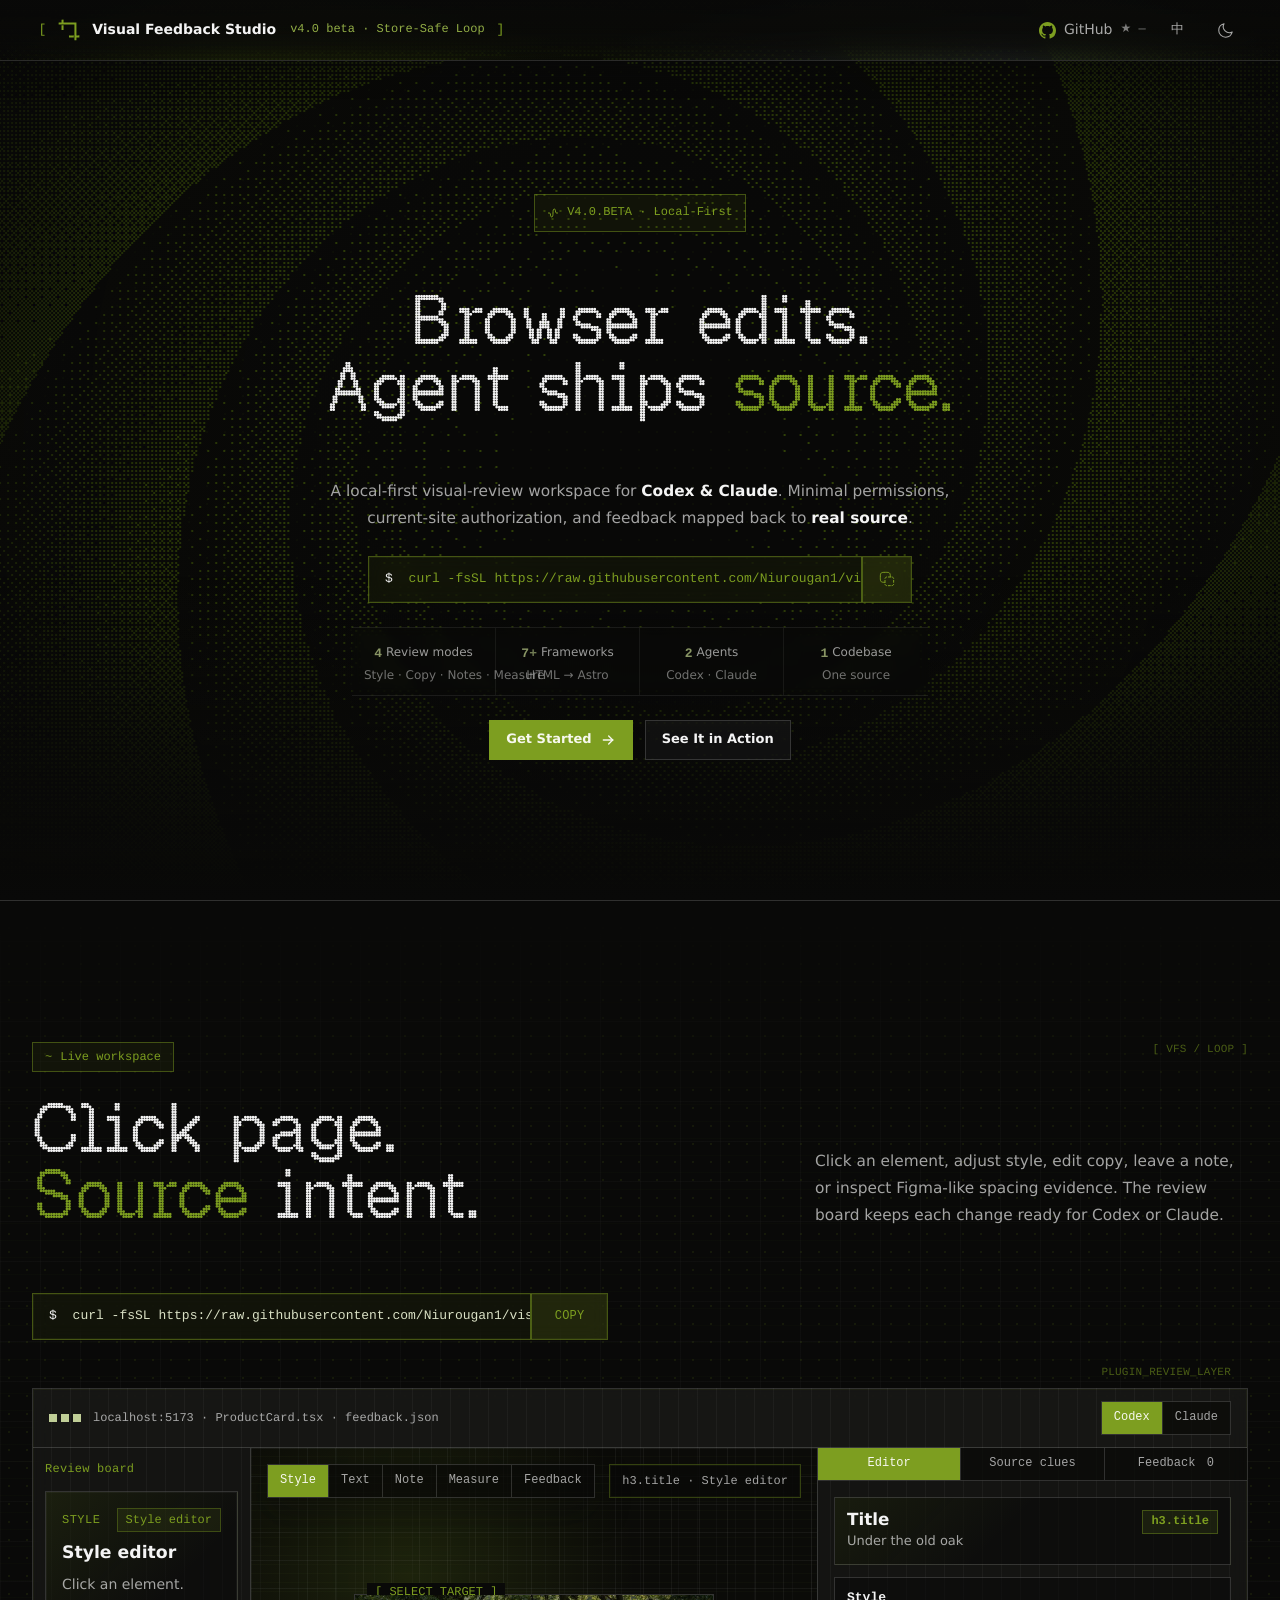
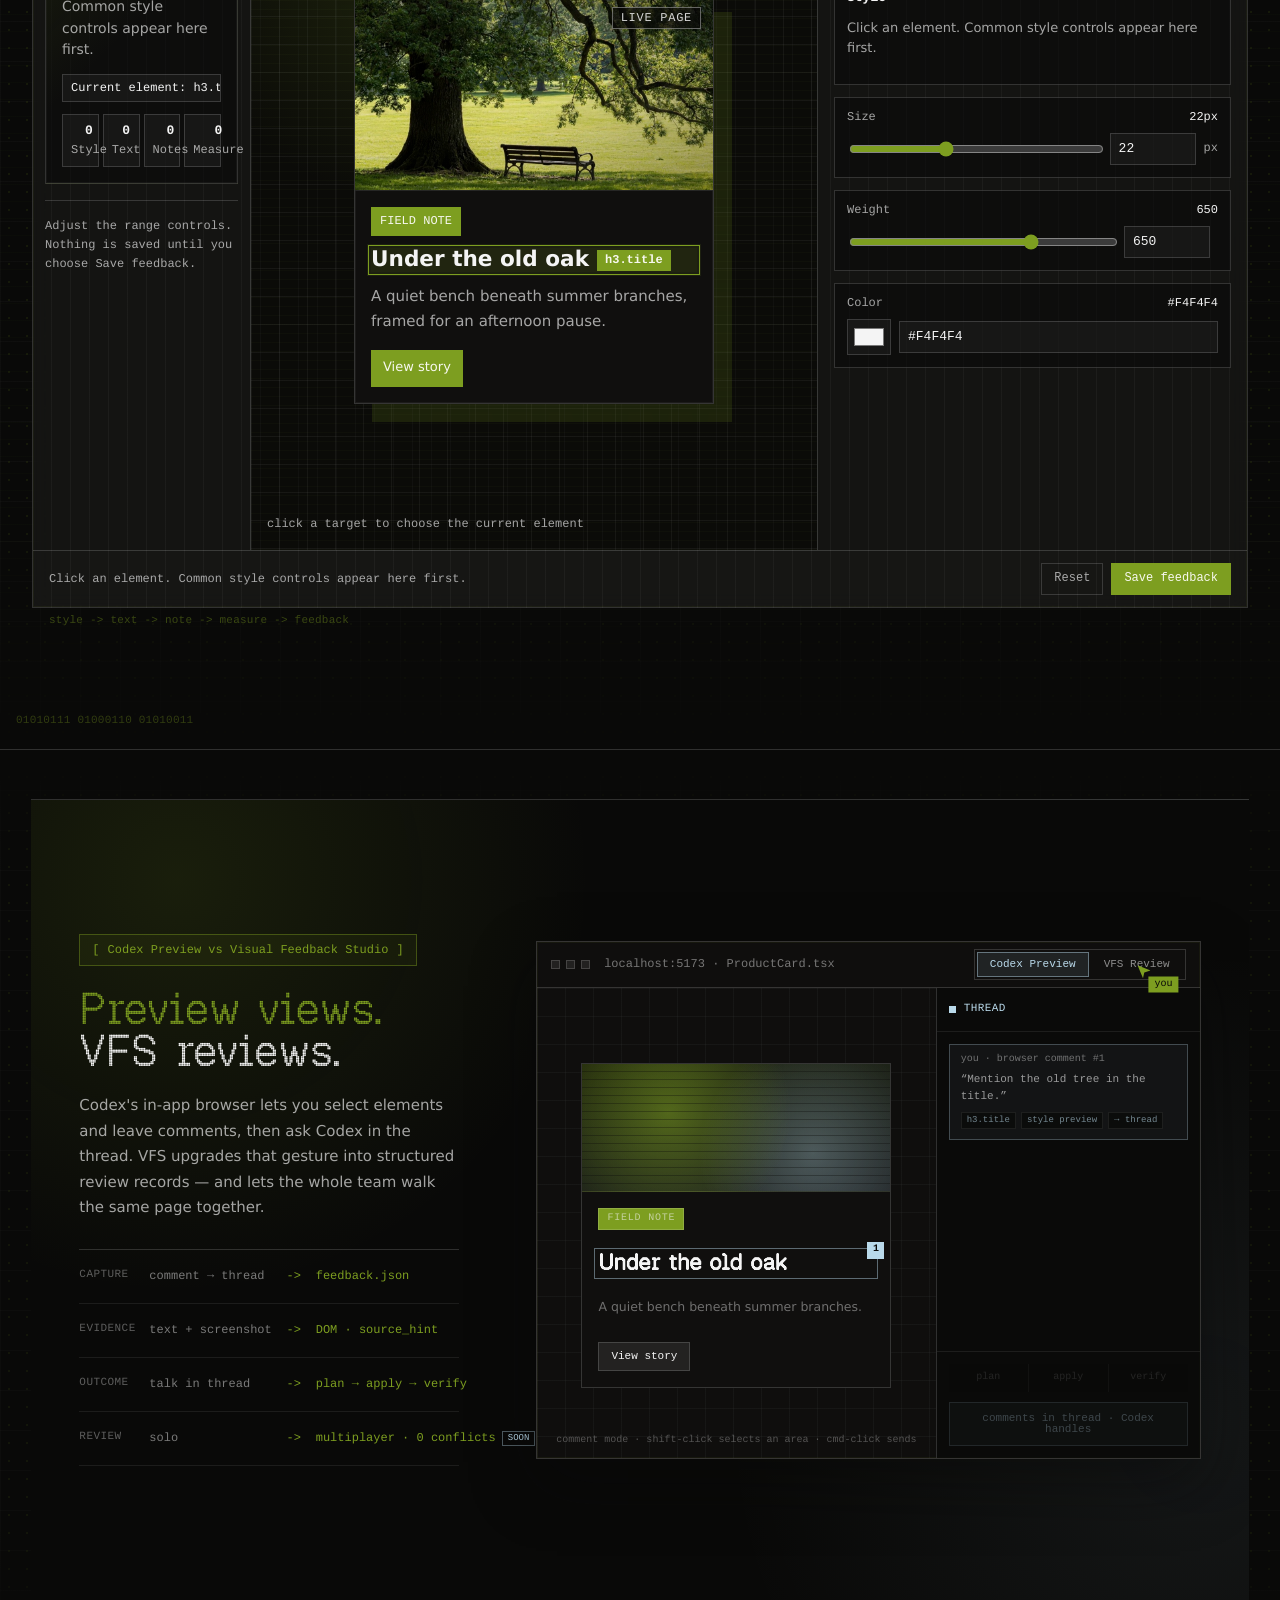
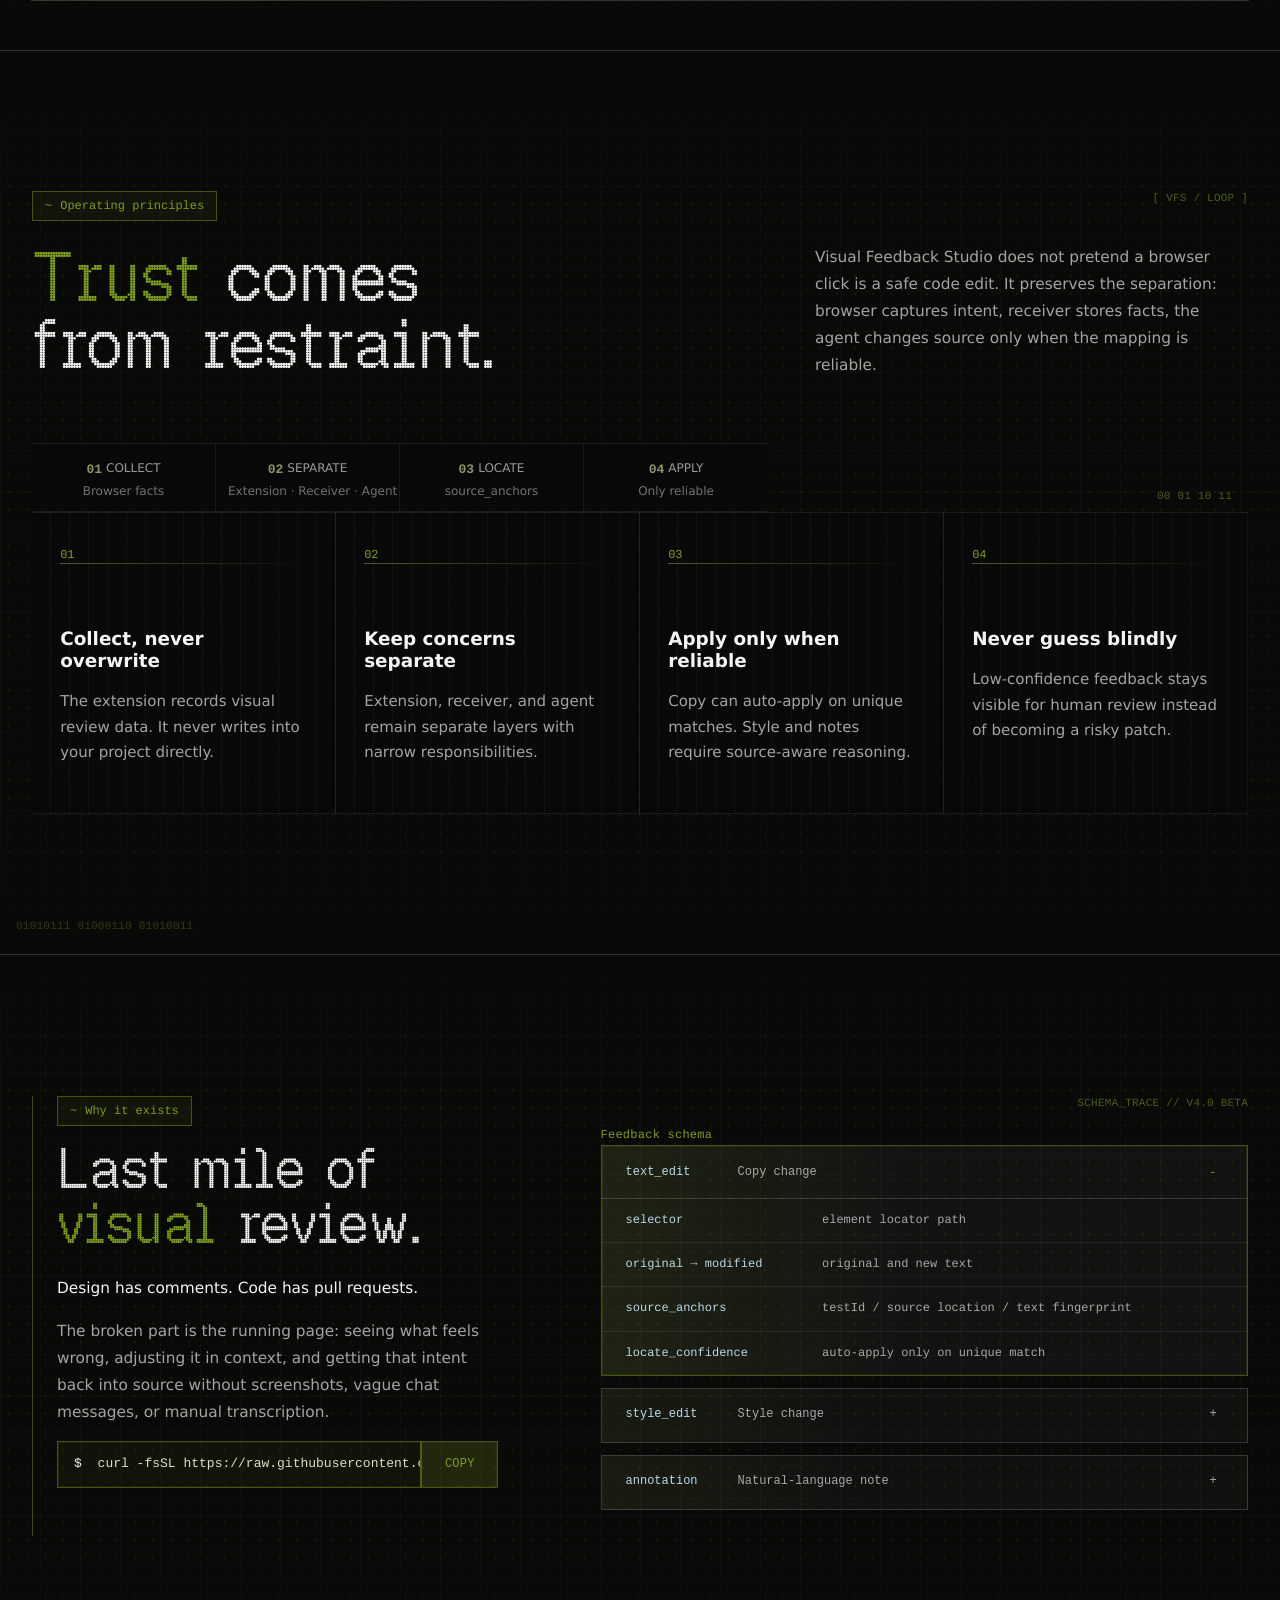
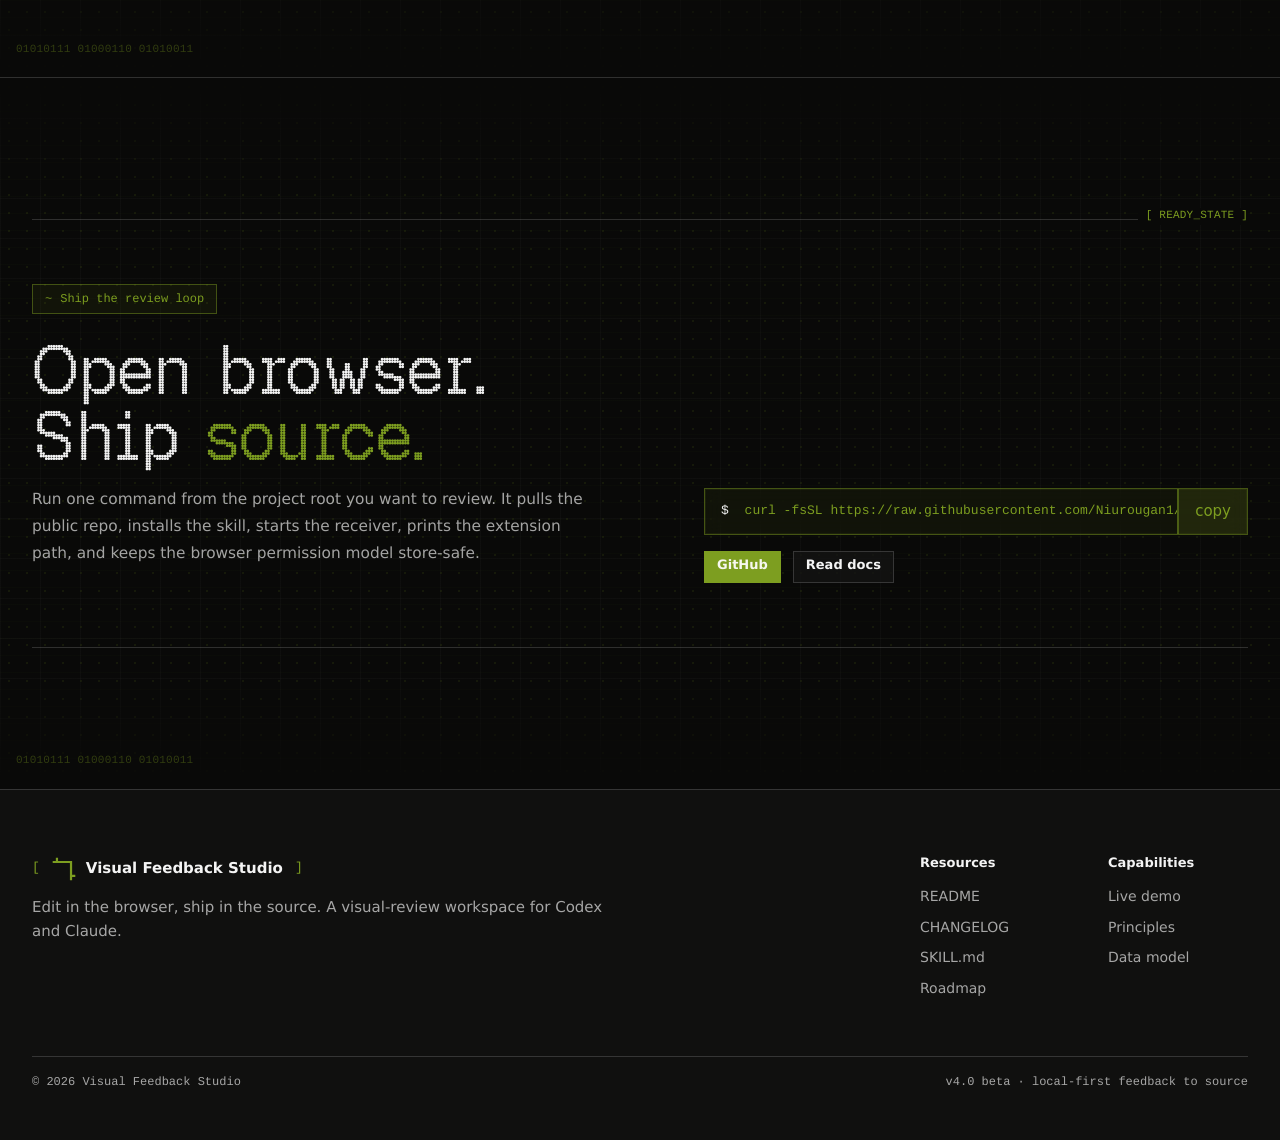
==== commit ef158d3b: "Audit landing external repository links" ====
--- a/index.html
+++ b/index.html
@@ -4248,7 +4248,7 @@
         <span class="brand-version">v4.0 beta · Store-Safe Loop</span>
       </a>
       <div class="nav-right">
-        <a class="github-link" id="ghLink" href="https://github.com/Niurougan1/visual-feedback-studio" target="_blank" rel="noopener">
+        <a class="github-link" id="ghLink" href="https://github.com/Niurougan1/visual-feedback-studio" target="_blank" rel="noopener noreferrer">
           <span class="github-logo" aria-hidden="true">
             <svg viewBox="0 0 16 16" width="16" height="16" focusable="false">
               <path fill="currentColor" d="M8 0C3.58 0 0 3.58 0 8c0 3.54 2.29 6.53 5.47 7.59c.4.07.55-.17.55-.38c0-.19-.01-.82-.01-1.49c-2.01.37-2.53-.49-2.69-.94c-.09-.23-.48-.94-.82-1.13c-.28-.15-.68-.52-.01-.53c.63-.01 1.08.58 1.23.82c.72 1.21 1.87.87 2.33.66c.07-.52.28-.87.51-1.07c-1.78-.2-3.64-.89-3.64-3.95c0-.87.31-1.59.82-2.15c-.08-.2-.36-1.02.08-2.12c0 0 .67-.21 2.2.82c.64-.18 1.32-.27 2-.27s1.36.09 2 .27c1.53-1.04 2.2-.82 2.2-.82c.44 1.1.16 1.92.08 2.12c.51.56.82 1.27.82 2.15c0 3.07-1.87 3.75-3.65 3.95c.29.25.54.73.54 1.48c0 1.07-.01 1.93-.01 2.2c0 .21.15.46.55.38A8.013 8.013 0 0 0 16 8c0-4.42-3.58-8-8-8Z"/>
@@ -4619,8 +4619,8 @@
         <button class="setup-copy-btn" id="copySkill2" type="button"><span data-en>copy</span><span data-zh>复制</span></button>
       </div>
       <div class="hero-actions cta-links" data-reference-structure="navbar-hero">
-        <a class="hero-btn hero-btn-primary" href="https://github.com/Niurougan1/visual-feedback-studio" target="_blank" rel="noopener">GitHub</a>
-        <a class="hero-btn hero-btn-outline" href="https://github.com/Niurougan1/visual-feedback-studio/blob/main/README.md" target="_blank" rel="noopener"><span data-en>Read docs</span><span data-zh>读文档</span></a>
+        <a class="hero-btn hero-btn-primary" href="https://github.com/Niurougan1/visual-feedback-studio" target="_blank" rel="noopener noreferrer">GitHub</a>
+        <a class="hero-btn hero-btn-outline" href="https://github.com/Niurougan1/visual-feedback-studio/blob/main/README.md" target="_blank" rel="noopener noreferrer"><span data-en>Read docs</span><span data-zh>读文档</span></a>
       </div>
     </div>
   </div>
@@ -4637,10 +4637,10 @@
       <div class="foot-cols">
         <div class="foot-col">
           <h4><span data-en>Resources</span><span data-zh>资源</span></h4>
-          <a href="https://github.com/Niurougan1/visual-feedback-studio/blob/main/README.md" target="_blank" rel="noopener">README</a>
-          <a href="https://github.com/Niurougan1/visual-feedback-studio/blob/main/CHANGELOG.md" target="_blank" rel="noopener">CHANGELOG</a>
-          <a href="https://github.com/Niurougan1/visual-feedback-studio/blob/main/SKILL.md" target="_blank" rel="noopener">SKILL.md</a>
-          <a href="https://github.com/Niurougan1/visual-feedback-studio/blob/main/docs/strategy/optimization-roadmap.md" target="_blank" rel="noopener"><span data-en>Roadmap</span><span data-zh>优化路线图</span></a>
+          <a href="https://github.com/Niurougan1/visual-feedback-studio/blob/main/README.md" target="_blank" rel="noopener noreferrer">README</a>
+          <a href="https://github.com/Niurougan1/visual-feedback-studio/blob/main/CHANGELOG.md" target="_blank" rel="noopener noreferrer">CHANGELOG</a>
+          <a href="https://github.com/Niurougan1/visual-feedback-studio/blob/main/SKILL.md" target="_blank" rel="noopener noreferrer">SKILL.md</a>
+          <a href="https://github.com/Niurougan1/visual-feedback-studio/blob/main/docs/public-roadmap.md" target="_blank" rel="noopener noreferrer"><span data-en>Roadmap</span><span data-zh>优化路线图</span></a>
         </div>
         <div class="foot-col">
           <h4><span data-en>Capabilities</span><span data-zh>能力</span></h4>
@@ -5091,7 +5091,6 @@
   var GH_REPO = "Niurougan1/visual-feedback-studio";
   var GH_URL = "https://github.com/" + GH_REPO;
   var GH_API = "https://api.github.com/repos/" + GH_REPO;
-  var GH_SHIELDS_API = "https://img.shields.io/github/stars/" + GH_REPO + ".json?cacheSeconds=1800";
   var GH_STAR_CACHE_KEY = "vfs-gh-stars:" + GH_REPO;
   var GH_STAR_CACHE_TTL = 30 * 60 * 1000;
   var ghLink = $("#ghLink");
@@ -5109,17 +5108,6 @@
     if (count < 10000) return (count / 1000).toFixed(1).replace(/\.0$/, "") + "k";
     if (count < 1000000) return Math.round(count / 1000) + "k";
     return (count / 1000000).toFixed(1).replace(/\.0$/, "") + "m";
-  }
-
-  function parseStarCount(value) {
-    if (typeof value === "number") return value;
-    var text = String(value || "").trim().toLowerCase().replace(/,/g, "");
-    var match = text.match(/^(\d+(?:\.\d+)?)([km])?$/);
-    if (!match) return NaN;
-    var count = Number(match[1]);
-    if (match[2] === "k") count *= 1000;
-    if (match[2] === "m") count *= 1000000;
-    return Math.round(count);
   }
 
   function syncGitHubMeta() {
@@ -5175,10 +5163,6 @@
 
     fetchJson(GH_API, { Accept: "application/vnd.github+json" }).then(function (repo) {
       return Number(repo && repo.stargazers_count);
-    }).catch(function () {
-      return fetchJson(GH_SHIELDS_API, { Accept: "application/json" }).then(function (badge) {
-        return parseStarCount((badge && (badge.value || badge.message)) || "");
-      });
     }).then(function (count) {
       if (!Number.isFinite(count)) throw new Error("Missing stargazers_count");
       try {
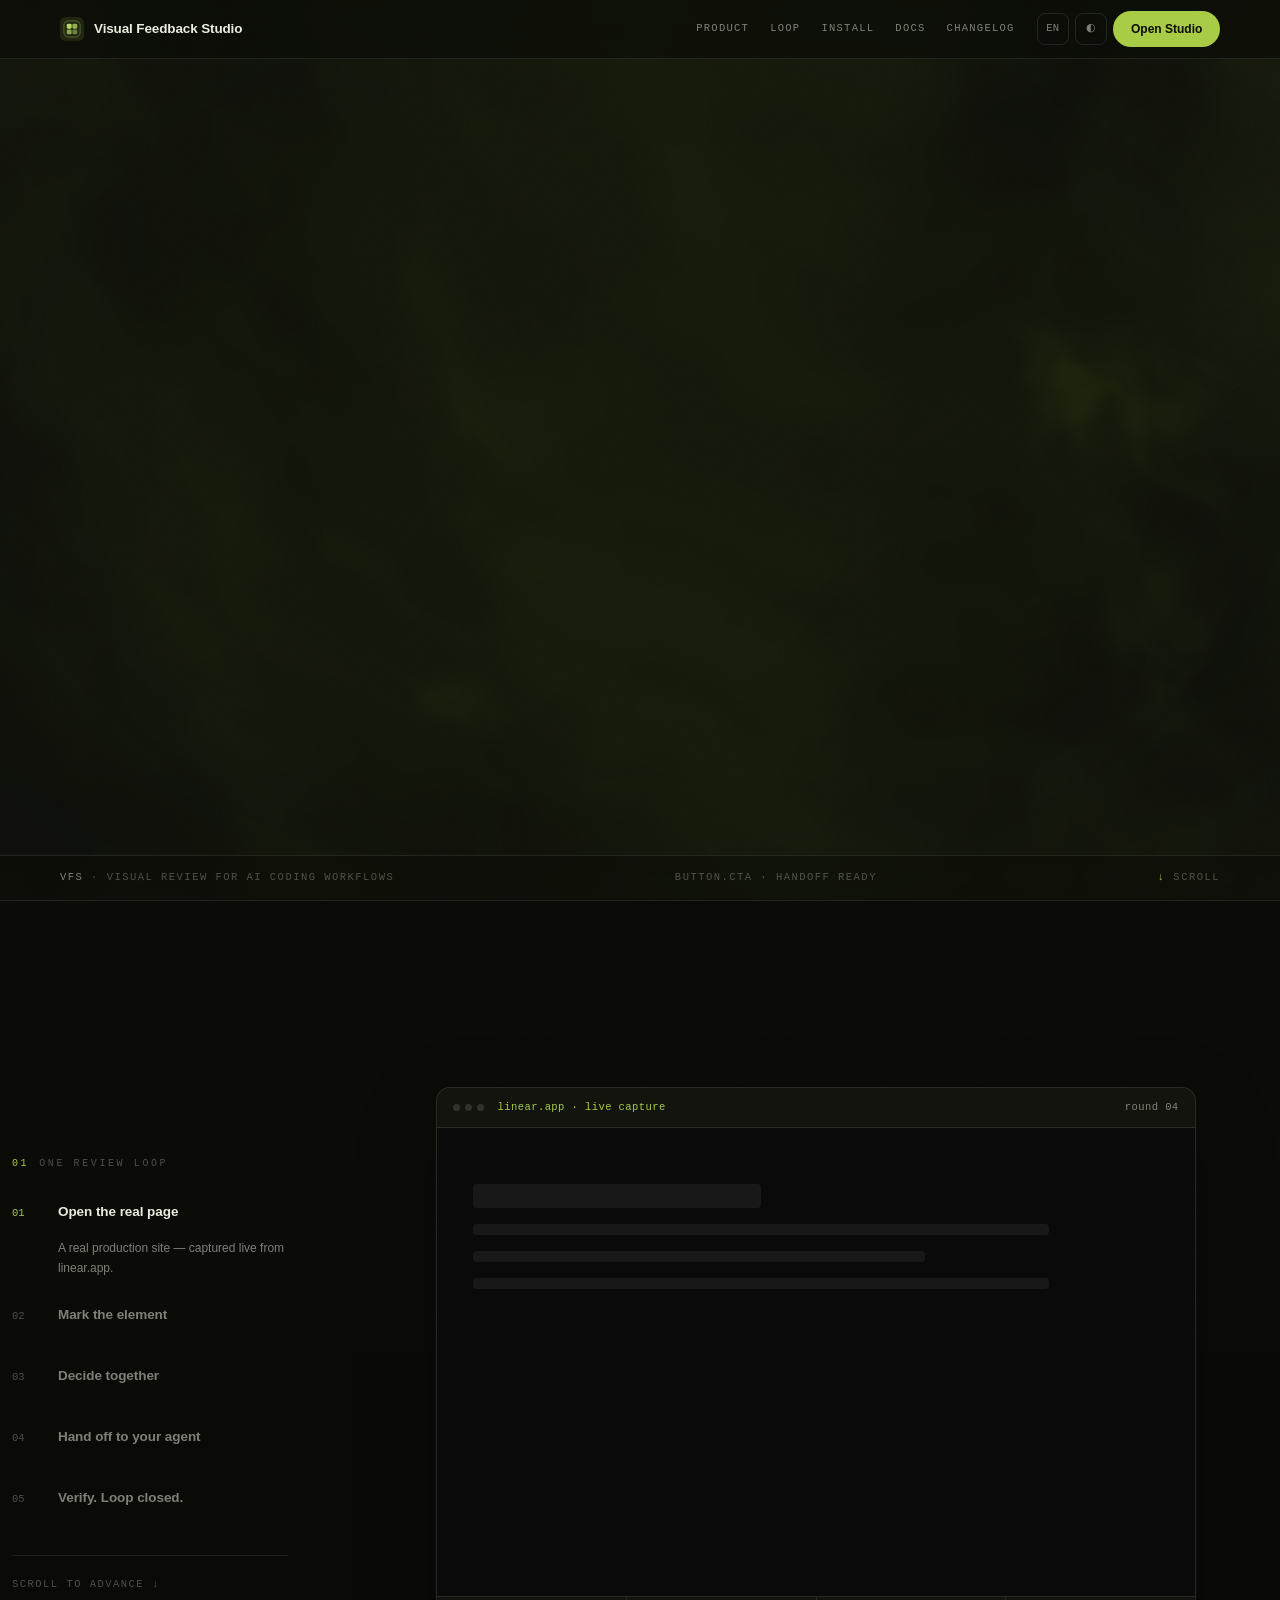
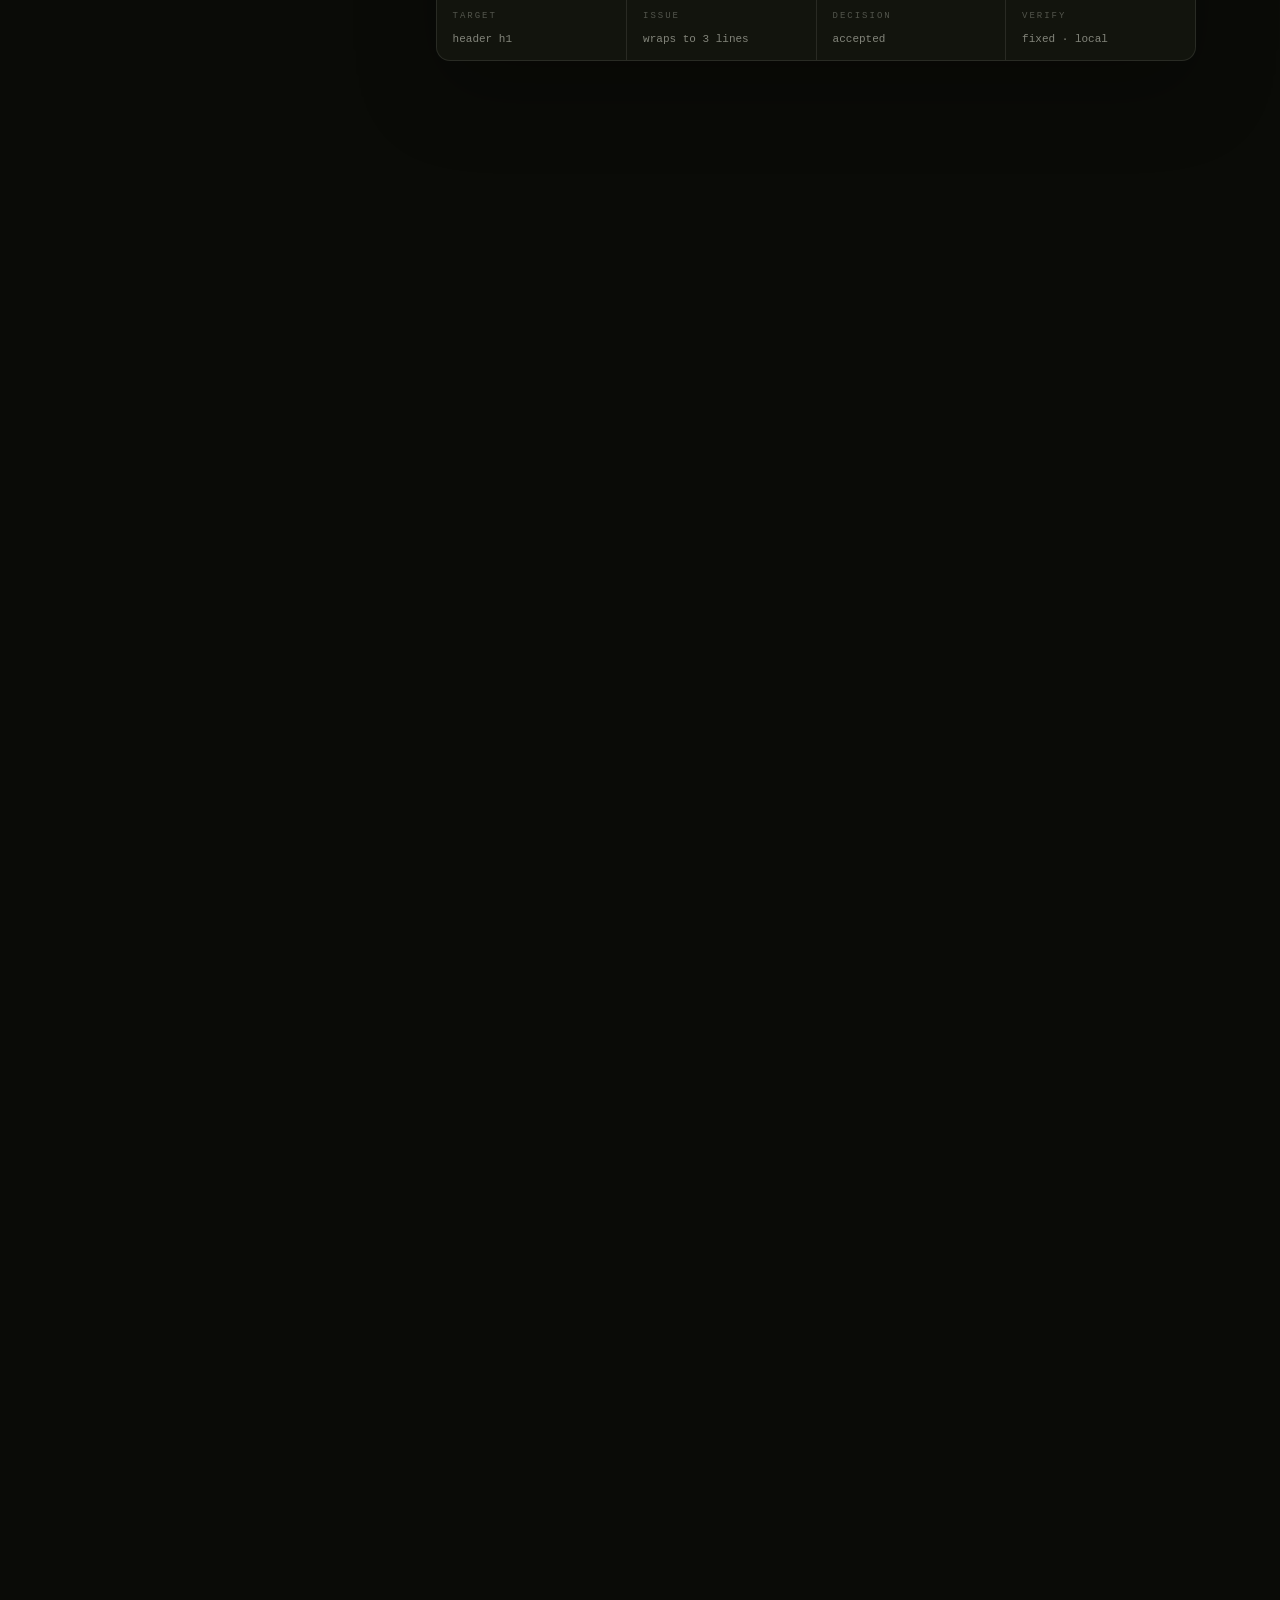
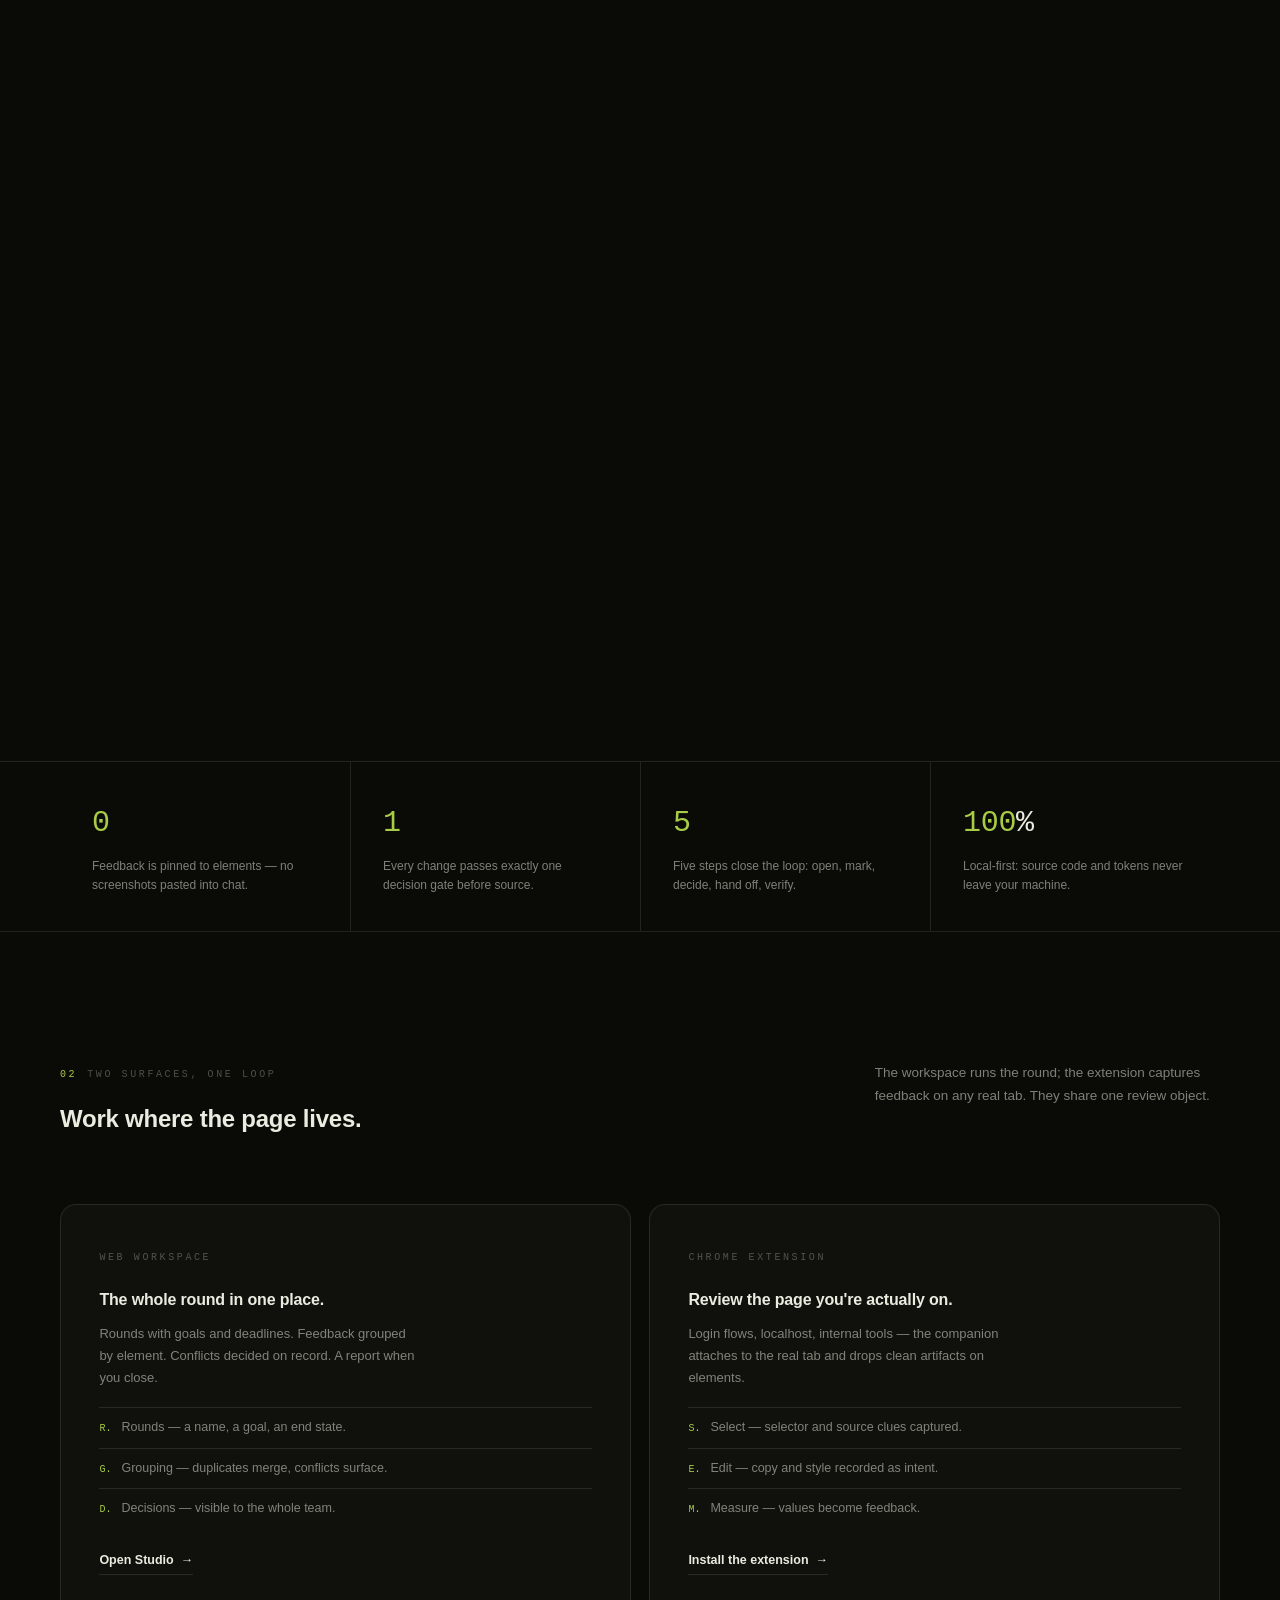
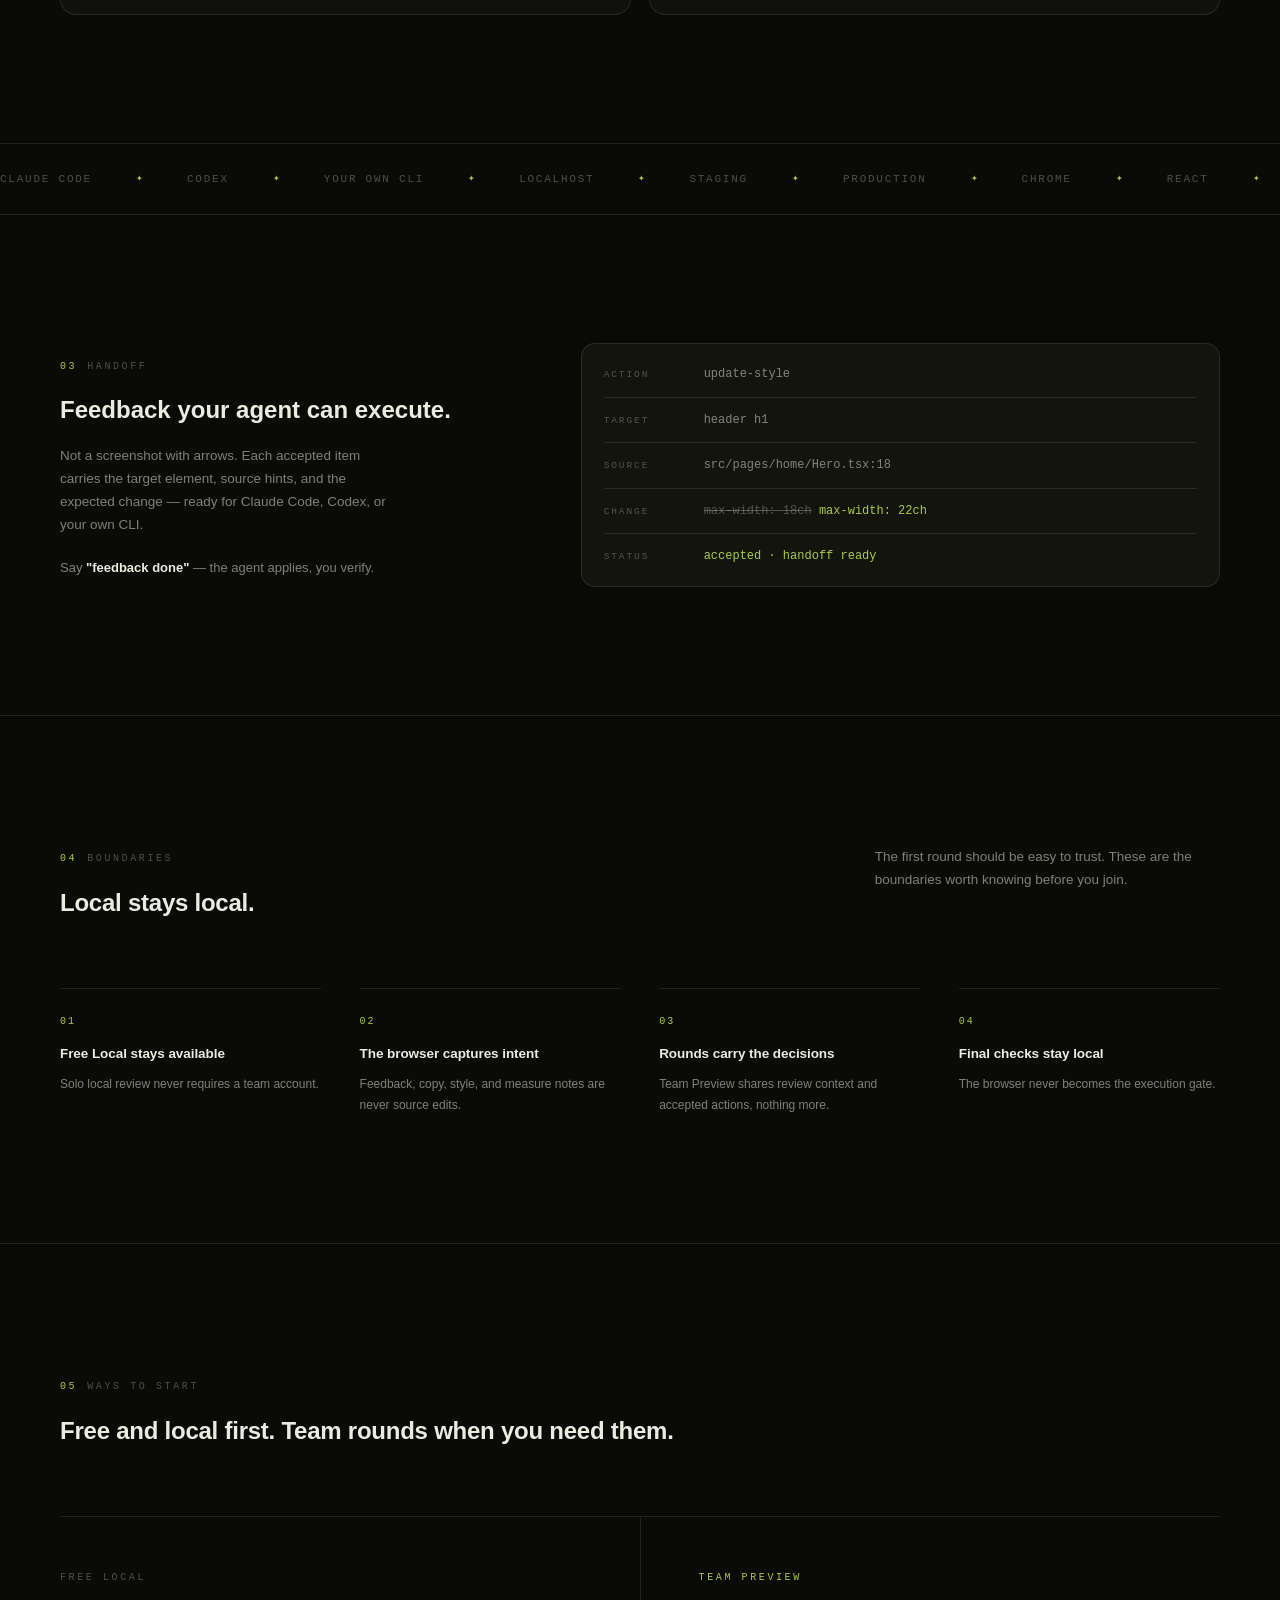
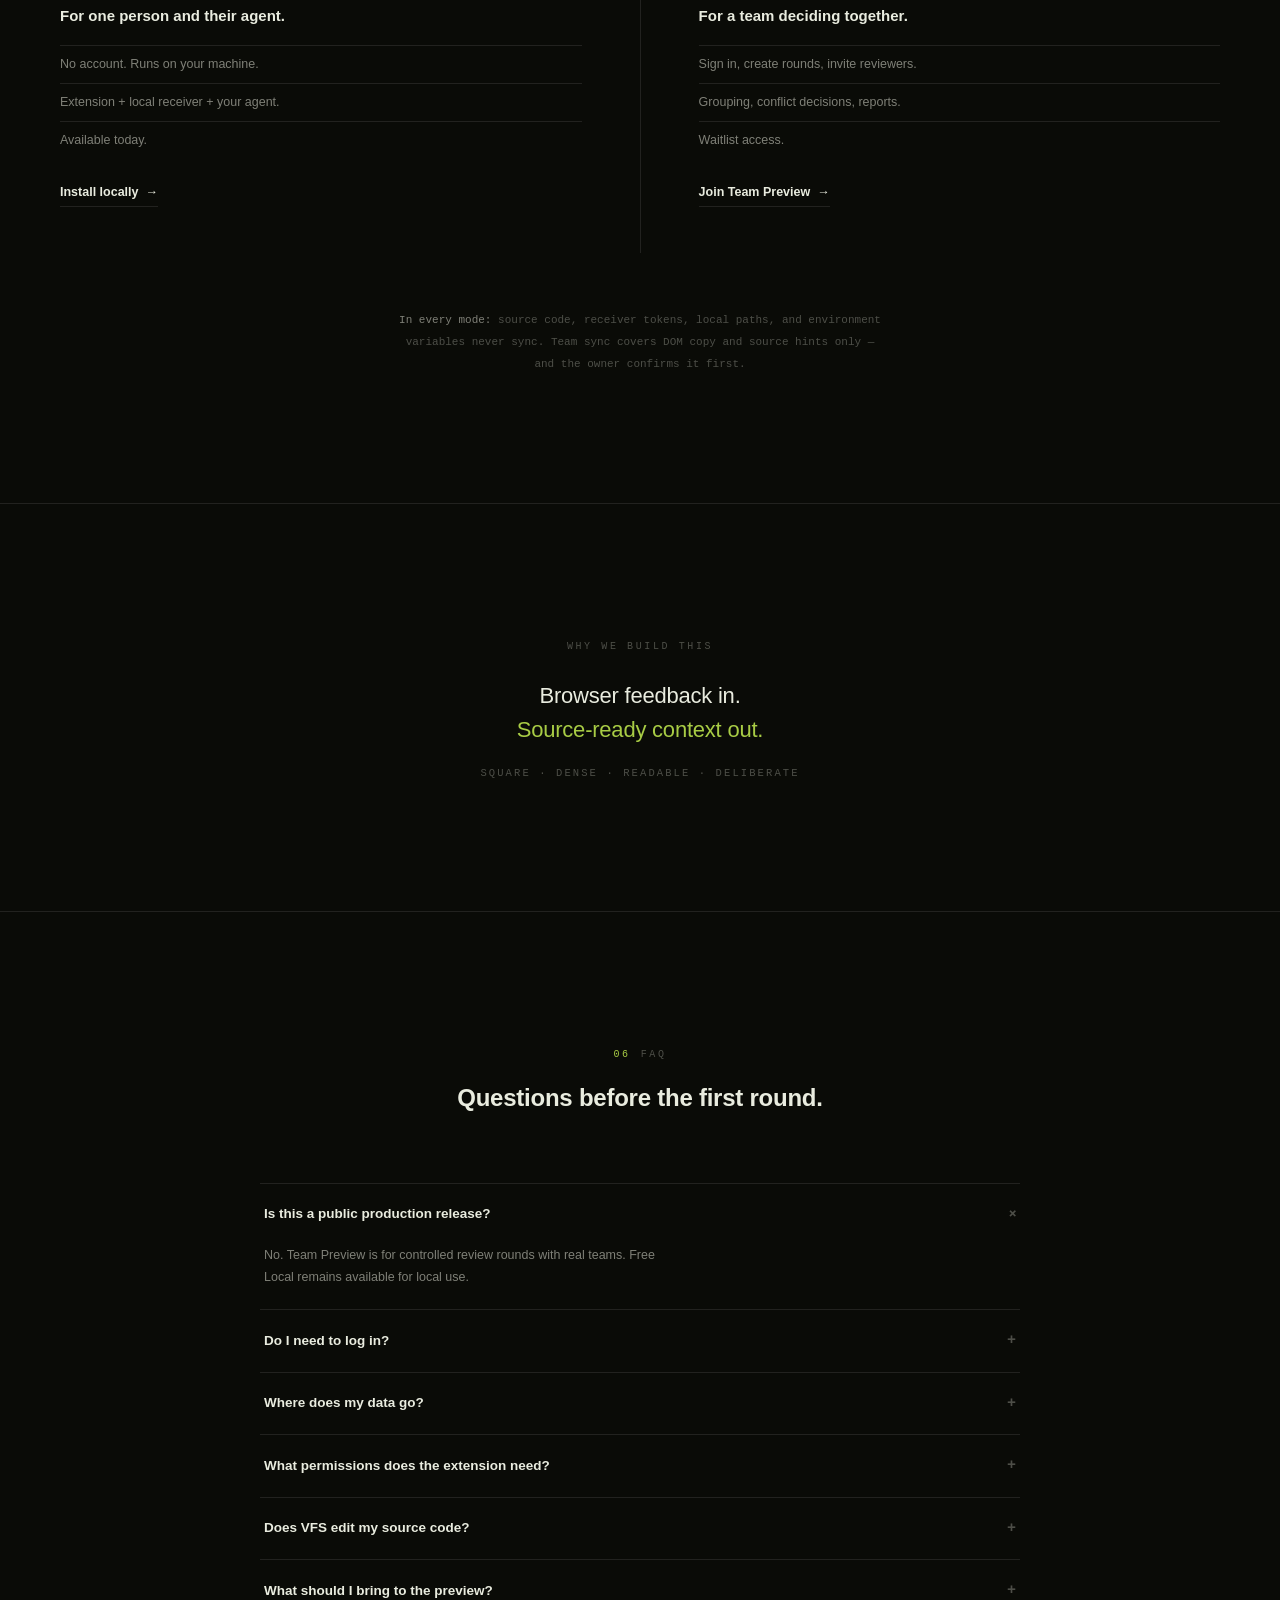
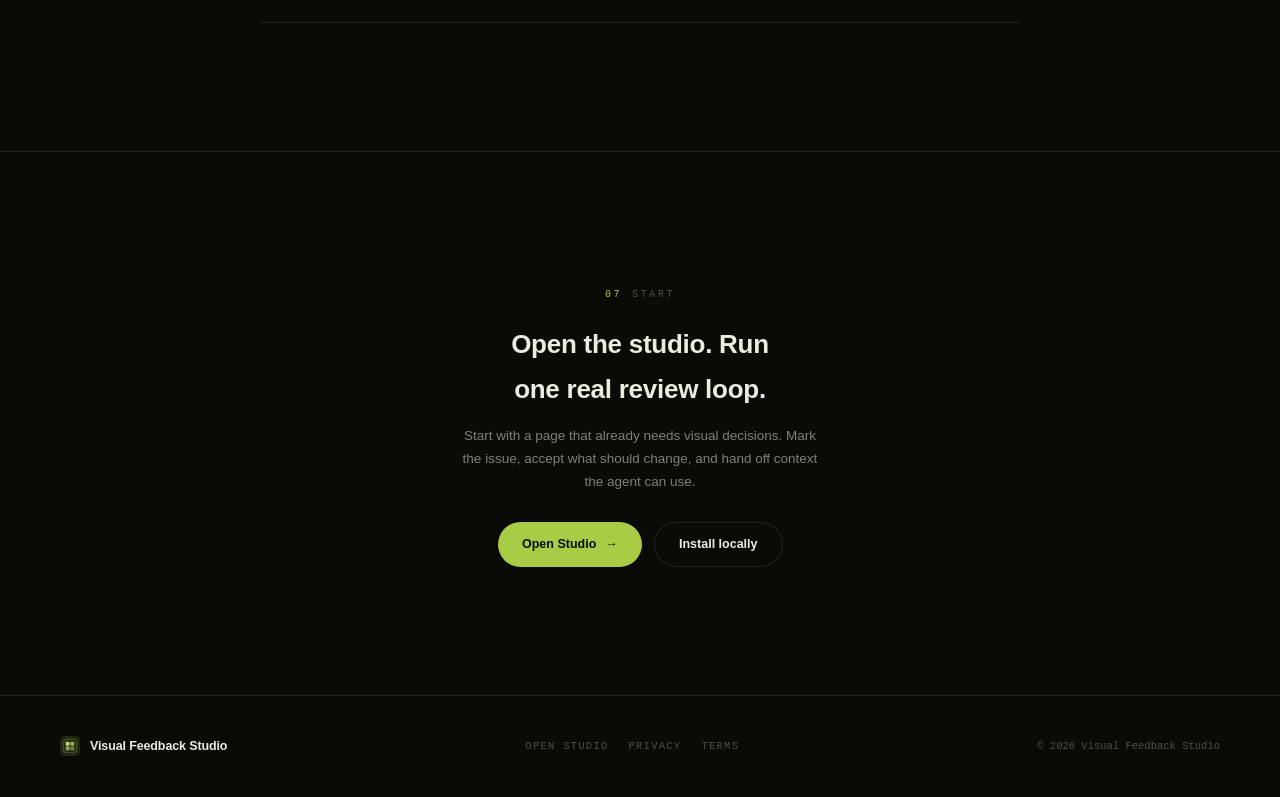
==== commit d3bb3f4f: "Launch official multipage landing site" ====
--- a/index.html
+++ b/index.html
@@ -1,6779 +1,384 @@
 <!DOCTYPE html>
-<html lang="en" class="dark" data-theme="dark">
+<html lang="en" data-theme="dark">
 <head>
 <meta charset="UTF-8" />
 <meta name="viewport" content="width=device-width, initial-scale=1.0" />
-<title>Visual Feedback Studio - Browser edits. Agent ships source.</title>
-<meta name="description" content="A browser visual-review workspace for Codex and Claude. Style, copy, notes, and measurement evidence mapped back to real source." />
-<link rel="icon" href="assets/favicon.svg" type="image/svg+xml" />
-<link rel="shortcut icon" href="assets/favicon.svg" type="image/svg+xml" />
-<link rel="apple-touch-icon" href="assets/favicon.svg" />
-<link rel="preload" href="assets/GeistPixel-Circle.woff2" as="font" type="font/woff2" crossorigin />
+<title>Visual Feedback Studio — Review interfaces where they run</title>
+<meta name="description" content="Mark visual feedback on a live page, decide as a team, and hand source-ready intent to your coding agent." />
+<link rel="canonical" href="https://visualfeedbackstudio.com/" />
+<meta property="og:type" content="website" />
+<meta property="og:site_name" content="Visual Feedback Studio" />
+<meta property="og:title" content="Visual Feedback Studio — Review interfaces where they run" />
+<meta property="og:description" content="Mark visual feedback on a live page, decide as a team, and hand source-ready intent to your coding agent." />
+<meta property="og:url" content="https://visualfeedbackstudio.com/" />
+<meta name="twitter:card" content="summary_large_image" />
+<meta name="twitter:title" content="Visual Feedback Studio — Review interfaces where they run" />
+<meta name="twitter:description" content="Mark visual feedback on a live page, decide as a team, and hand source-ready intent to your coding agent." />
+<link rel="icon" href="/assets/favicon.svg" type="image/svg+xml" />
+<link rel="shortcut icon" href="/assets/favicon.svg" type="image/svg+xml" />
+<link rel="apple-touch-icon" href="/assets/favicon.svg" />
+<link rel="stylesheet" href="/assets/site.css" />
 <script type="importmap">
 {
   "imports": {
-    "@vercel/analytics": "./assets/vercel-analytics.js"
+    "@vercel/analytics": "/assets/vercel-analytics.js"
   }
 }
 </script>
 <script type="module">
   import { inject } from "@vercel/analytics";
-
-  inject();
+  if (!/^(localhost|127\.0\.0\.1|0\.0\.0\.0)$/.test(window.location.hostname)) {
+    inject();
+  }
 </script>
-<style>
-  @font-face {
-    font-family: "Geist Pixel Circle";
-    src: url("assets/GeistPixel-Circle.woff2") format("woff2");
-    font-weight: 400;
-    font-style: normal;
-    font-display: swap;
-  }
-
-  :root,
-  html[data-theme="dark"] {
-    color-scheme: dark;
-    --vfs-accent: #7D9E20;
-    --vfs-accent-hover: #8fad29;
-    --background: #090908;
-    --foreground: #F4F4F4;
-    --card: #100f0e;
-    --card-foreground: #F4F4F4;
-    --primary: #7D9E20;
-    --primary-foreground: #F7F8EF;
-    --secondary: rgba(244, 244, 244, 0.055);
-    --muted: rgba(244, 244, 244, 0.08);
-    --muted-foreground: rgba(244, 244, 244, 0.66);
-    --border: rgba(244, 244, 244, 0.16);
-    --input: rgba(244, 244, 244, 0.18);
-    --ring: rgba(125, 158, 32, 0.48);
-    --regent: #B9D9EA;
-    --danger: #D57D72;
-	    --font-geist-pixel-circle: "Geist Pixel Circle";
-	    --pixel: var(--font-geist-pixel-circle), "Courier New", var(--mono);
-	    --mono: "Geist Mono", "SF Mono", "JetBrains Mono", Menlo, Consolas, monospace;
-	    --sans: Inter, "PingFang SC", "Hiragino Sans GB", "Microsoft YaHei", system-ui, sans-serif;
-	    --ease: cubic-bezier(.19, 1, .22, 1);
-	    --space-1: 4px;
-	    --space-2: 8px;
-	    --space-3: 12px;
-	    --space-4: 16px;
-	    --space-5: 24px;
-	    --space-6: 32px;
-	    --space-7: 48px;
-	    --space-8: 64px;
-	    --space-9: 96px;
-	    --space-10: 128px;
-	    --control-sm: 32px;
-	    --control-md: 40px;
-	    --control-lg: 44px;
-	    --top-banner-h: 0px;
-	    --top-banner-max-h: 48px;
-	    --nav-h: 60px;
-	    --fixed-header-h: calc(var(--top-banner-h) + var(--nav-h));
-	    --type-display: clamp(4.25rem, 4.1vw, 6.75rem);
-	    --type-display-entry: clamp(2.25rem, 9vw, 3rem);
-	    --type-headline: clamp(2.75rem, 4vw, 5.7rem);
-	    --type-body: clamp(.95rem, 1.2vw, 1.0625rem);
-	    --type-body-sm: .9375rem;
-	    --type-title: 1.35rem;
-	    --type-meta: .75rem;
-	    --type-ui-xs: .75rem;
-	    --type-ui-sm: .8125rem;
-	    --type-ui: .875rem;
-	    --type-code: .8125rem;
-	    /* Decorative-only pseudo text may use this token; readable UI text must stay at 12px or above. */
-	    --type-decorative: .6875rem;
-	    --leading-display: .98;
-	    --leading-tight: 1.12;
-	    --leading-title: 1.2;
-	    --leading-body: 1.76;
-	    --leading-ui: 1.25;
-	    --leading-code: 1.6;
-	    --wrap-gutter: clamp(var(--space-6), 5vw, var(--space-10));
-	    --section-y: clamp(var(--space-8), 11vw, calc(var(--space-10) + var(--space-6)));
-	  }
-
-  html[data-theme="light"] {
-    color-scheme: light;
-    --vfs-accent: #6F8C19;
-    --vfs-accent-hover: #7D9E20;
-    --background: #F4F4F4;
-    --foreground: #1C1C1C;
-    --card: #FAFAF4;
-    --card-foreground: #1C1C1C;
-    --primary: #6F8C19;
-    --primary-foreground: #FBFCF4;
-    --secondary: rgba(28, 28, 28, 0.055);
-    --muted: rgba(28, 28, 28, 0.07);
-    --muted-foreground: rgba(28, 28, 28, 0.66);
-    --border: rgba(28, 28, 28, 0.18);
-    --input: rgba(28, 28, 28, 0.2);
-    --ring: rgba(111, 140, 25, 0.42);
-    --regent: #5B8191;
-    --danger: #B85B52;
-  }
-
-  * { box-sizing: border-box; }
-
-  html {
-    scroll-behavior: smooth;
-    scroll-padding-top: calc(var(--fixed-header-h) + var(--space-3));
-    background: var(--background);
-  }
-
-  html.with-top-banner {
-    --top-banner-h: var(--top-banner-max-h);
-  }
-
-	  body {
-    margin: 0;
-    min-width: 320px;
-    background-color: var(--background);
-    background-image: repeating-linear-gradient(45deg, var(--secondary) 0, var(--background) 1px, transparent 0, transparent 50%);
-    background-size: 10px 10px;
-    background-attachment: fixed;
-    color: var(--foreground);
-    font-family: var(--sans);
-	    font-size: var(--type-body-sm);
-	    line-height: 1.6;
-    -webkit-font-smoothing: antialiased;
-    text-rendering: geometricPrecision;
-    overflow-x: hidden;
-    transition: background-color .28s var(--ease), color .28s var(--ease);
-  }
-
-  a { color: inherit; text-decoration: none; }
-  button { font: inherit; }
-  strong { color: var(--foreground); font-weight: 600; }
-
-  [data-zh],
-  [data-en] { display: none; }
-  html[lang="zh"] [data-zh],
-  html[lang="en"] [data-en] { display: contents; }
-
-  .sr-only {
-    position: absolute;
-    width: 1px;
-    height: 1px;
-    padding: 0;
-    margin: -1px;
-    overflow: hidden;
-    clip: rect(0, 0, 0, 0);
-    white-space: nowrap;
-    border: 0;
-  }
-
-  .page-shell {
-    width: 100%;
-    min-width: 0;
-    margin: 0 auto;
-    background: var(--background);
-  }
-
-	  .wrap {
-	    width: min(calc(100% - var(--wrap-gutter)), 1440px);
-	    margin: 0 auto;
-	  }
-
-  .kicker {
-    display: inline-flex;
-    align-items: center;
-	    gap: var(--space-2);
-    border: 1px solid color-mix(in srgb, var(--primary) 45%, transparent);
-    background: color-mix(in srgb, var(--primary) 8%, transparent);
-    color: var(--primary);
-	    padding: var(--space-2) var(--space-3);
-	    font-family: var(--mono);
-	    font-size: var(--type-meta, var(--type-ui-xs));
-	    line-height: 1;
-	  }
-
-  .kicker::before {
-    content: "~";
-  }
-
-  .section {
-    position: relative;
-	    padding: var(--section-y) 0;
-    border-top: 1px solid var(--border);
-    background: var(--background);
-  }
-
-  .section-head {
-    display: grid;
-    grid-template-columns: minmax(0, .62fr) minmax(320px, .38fr);
-	    gap: clamp(var(--space-6), 6vw, var(--space-9));
-	    align-items: end;
-	    margin-bottom: clamp(var(--space-6), 5vw, var(--space-8));
-  }
-
-  .text-balance {
-    text-wrap: balance;
-  }
-
-  .font-pixel {
-    font-family: var(--pixel);
-    font-weight: 400;
-  }
-
-	  .text-4xl {
-	    font-size: var(--type-display-entry);
-	    line-height: var(--leading-tight);
-	  }
-
-  .tracking-tight {
-    letter-spacing: 0;
-  }
-
-  .vfs-title-line {
-    display: block;
-    white-space: nowrap;
-  }
-
-  .text-primary,
-  .vfs-title-accent {
-    color: var(--primary) !important;
-  }
-
-	  .section-head h2,
-	  .why-narr h2,
-	  #cta h2 {
-	    margin: var(--space-5) 0 0;
-	    color: var(--foreground);
-	    max-width: 16.5ch;
-	  }
-
-  @media (min-width: 640px) {
-	    .sm\:text-5xl {
-	      font-size: 3rem;
-	      line-height: 1;
-	    }
-	  }
-
-	  @media (min-width: 1024px) {
-	    .lg\:text-6xl {
-	      font-size: clamp(3.75rem, 4vw, 4.25rem);
-	      line-height: var(--leading-display);
-	    }
-	  }
-
-	  @media (min-width: 1280px) {
-	    .lg\:text-6xl {
-	      font-size: var(--type-display);
-	      line-height: var(--leading-display);
-	    }
-	  }
-
-  .section-head p,
-  .body-copy {
-    margin: 0;
-    color: var(--muted-foreground);
-	    font-size: var(--type-body);
-	    line-height: var(--leading-body);
-	  }
-
-  /* ===== Nav Bar: locked to latest Navbar+hero.html structure ===== */
-  .site-nav,
-  .site-nav * { box-sizing: border-box; }
-
-  .site-nav {
-    --shark: #1C1C1C;
-    --matcha: #7D9E20;
-    --regent: #B9D9EA;
-    --wild: #F4F4F4;
-    --text: #F4F4F4;
-    --muted: rgba(244, 244, 244, 0.68);
-    --accent: #7D9E20;
-    --line: rgba(244, 244, 244, 0.18);
-    --nav-banner-h: min(var(--top-banner-h), var(--top-banner-max-h));
-    --nav-shell-h: calc(var(--nav-banner-h) + var(--nav-h));
-    position: fixed;
-    inset: 0 0 auto;
-    z-index: 50;
-	    min-height: var(--nav-shell-h);
-	    padding: var(--nav-banner-h) 0 0;
-    pointer-events: none;
-    color: var(--text);
-    font-family: var(--sans);
-    -webkit-font-smoothing: antialiased;
-    text-rendering: geometricPrecision;
-  }
-
-  .site-nav::before {
-    content: "";
-    position: absolute;
-    inset: 0 0 auto;
-    height: var(--nav-shell-h);
-    pointer-events: none;
-    z-index: 0;
-    border-bottom: 1px solid color-mix(in srgb, var(--line) 78%, transparent);
-    background:
-      linear-gradient(180deg,
-        color-mix(in srgb, var(--background) 94%, transparent) 0%,
-        color-mix(in srgb, var(--background) 86%, transparent) 48%,
-        color-mix(in srgb, var(--background) 62%, transparent) 76%,
-        transparent 100%),
-      linear-gradient(90deg,
-        transparent 0%,
-        color-mix(in srgb, var(--accent) 8%, transparent) 18%,
-        transparent 46%,
-        color-mix(in srgb, var(--regent) 7%, transparent) 78%,
-        transparent 100%);
-    backdrop-filter: blur(18px) saturate(1.16);
-    -webkit-backdrop-filter: blur(18px) saturate(1.16);
-    box-shadow: 0 10px 26px color-mix(in srgb, var(--background) 38%, transparent);
-  }
-
-  .site-nav.with-top-banner {
-    --top-banner-h: var(--top-banner-max-h);
-  }
-
-  html[data-theme="light"] .site-nav {
-    --text: #1C1C1C;
-    --muted: rgba(28, 28, 28, 0.68);
-    --line: rgba(28, 28, 28, 0.2);
-    --accent: #6F8C19;
-  }
-
-  html[data-theme="light"] .site-nav::before {
-    background:
-      linear-gradient(180deg,
-        color-mix(in srgb, var(--background) 96%, transparent) 0%,
-        color-mix(in srgb, var(--background) 90%, transparent) 50%,
-        color-mix(in srgb, var(--background) 68%, transparent) 78%,
-        transparent 100%),
-      linear-gradient(90deg,
-        transparent 0%,
-        color-mix(in srgb, var(--accent) 7%, transparent) 20%,
-        transparent 48%,
-        color-mix(in srgb, var(--regent) 8%, transparent) 78%,
-        transparent 100%);
-    box-shadow: 0 10px 24px color-mix(in srgb, var(--background) 58%, transparent);
-  }
-
-  @supports not ((backdrop-filter: blur(1px)) or (-webkit-backdrop-filter: blur(1px))) {
-    .site-nav::before {
-      background: linear-gradient(180deg, var(--background) 0%, color-mix(in srgb, var(--background) 94%, transparent) 70%, transparent 100%);
-    }
-  }
-
-  .site-nav .wrap {
-    position: relative;
-    z-index: 1;
-	    width: min(calc(100% - clamp(var(--space-6), 6vw, 160px)), 1840px);
-    margin: 0 auto;
-  }
-
-  .site-nav .nav-inner {
-    height: var(--nav-h);
-    display: flex;
-    align-items: center;
-    justify-content: space-between;
-    pointer-events: auto;
-  }
-
-  .site-nav .brand {
-    display: inline-flex;
-    align-items: center;
-	    gap: var(--space-3);
-    min-width: 0;
-    color: var(--text);
-  }
-
-  .site-nav .brand::before,
-  .site-nav .brand::after {
-    color: var(--accent);
-    font-family: var(--mono);
-	    font-size: var(--type-ui-sm);
-  }
-
-  .site-nav .brand::before { content: "["; }
-  .site-nav .brand::after { content: "]"; order: 5; }
-
-  .site-nav .brand-logo {
-    width: 22px;
-    height: 22px;
-    display: inline-flex;
-    color: var(--accent);
-  }
-
-  .site-nav .brand-logo svg,
-  .site-nav .github-logo svg,
-  .site-nav .icon-btn svg {
-    width: 100%;
-    height: 100%;
-    display: block;
-  }
-
-  .site-nav .brand-name {
-	    font-size: var(--type-ui);
-    font-weight: 560;
-    white-space: nowrap;
-  }
-
-  .site-nav .brand-version {
-    margin-left: 2px;
-    color: color-mix(in srgb, var(--accent) 82%, var(--text));
-    font-family: var(--mono);
-	    font-size: var(--type-meta);
-    white-space: nowrap;
-  }
-
-  .site-nav .nav-right {
-    display: flex;
-    align-items: center;
-	    gap: var(--space-4);
-  }
-
-  .site-nav .github-link,
-  .site-nav .icon-btn {
-    height: 32px;
-    display: inline-flex;
-    align-items: center;
-    justify-content: center;
-    border: 0;
-    background: transparent;
-    color: var(--muted);
-    padding: 0;
-    box-shadow: none;
-    transition: color .24s var(--ease), outline-color .24s var(--ease);
-  }
-
-  .site-nav .github-link {
-	    gap: var(--space-2);
-	    font-size: var(--type-ui);
-  }
-
-  .site-nav .github-logo {
-    width: 17px;
-    height: 17px;
-    color: var(--accent);
-    display: inline-flex;
-  }
-
-  .site-nav .github-count {
-    min-width: 3.25ch;
-    display: inline-flex;
-    align-items: center;
-    justify-content: flex-start;
-    color: color-mix(in srgb, var(--muted) 72%, transparent);
-    font-family: var(--mono);
-	    font-size: var(--type-meta);
-    font-variant-numeric: tabular-nums;
-    transition: color .24s var(--ease), opacity .24s var(--ease);
-  }
-
-  .site-nav .github-count.is-loading {
-    opacity: .68;
-  }
-
-  .site-nav .github-count.is-loaded {
-    color: color-mix(in srgb, var(--text) 76%, var(--accent));
-  }
-
-  .site-nav .icon-btn {
-    width: 32px;
-    cursor: pointer;
-    font-family: var(--mono);
-	    font-size: var(--type-ui-sm);
-  }
-
-  .site-nav .icon-btn .theme-icon {
-    width: 17px;
-    height: 17px;
-    display: block;
-  }
-
-  .site-nav .github-link:hover,
-  .site-nav .github-link:focus-visible,
-  .site-nav .icon-btn:hover,
-  .site-nav .icon-btn:focus-visible {
-    color: var(--text);
-    outline: 1px solid color-mix(in srgb, var(--accent) 54%, transparent);
-    outline-offset: 7px;
-  }
-
-  .site-nav .icon-btn:active,
-  .site-nav .github-link:active {
-    transform: translateY(1px) scale(.985);
-  }
-
-  /* ===== Hero: latest Navbar+hero.html structure preserved ===== */
-  #hero {
-    position: relative;
-    min-height: 100vh;
-    min-height: max(760px, 100svh);
-    display: flex;
-    align-items: center;
-    overflow: visible;
-    background: var(--background);
-    color: var(--foreground);
-  }
-
-  #hero > .sr-only:focus {
-    position: fixed;
-    top: 2rem;
-    left: 50%;
-    z-index: 100;
-    width: auto;
-    height: auto;
-    clip: auto;
-    transform: translateX(-50%);
-    background: var(--primary);
-    color: var(--primary-foreground);
-	    padding: var(--space-2) var(--space-3);
-	    font-size: var(--type-meta);
-  }
-
-  #hero > div[aria-hidden="true"]:first-of-type {
-    position: absolute;
-    inset: 0;
-    width: 100%;
-    pointer-events: none;
-    user-select: none;
-    background: var(--background);
-    overflow: hidden;
-  }
-
-  .vfs-craft-shader-layer {
-    position: absolute;
-    inset: -7%;
-    z-index: 0;
-    overflow: hidden;
-    pointer-events: none;
-    opacity: 1;
-    mix-blend-mode: screen;
-    filter: brightness(1.08) saturate(1.34) contrast(1.16);
-    transform: translateZ(0);
-  }
-
-  .vfs-craft-shader-layer::before,
-  .vfs-craft-shader-layer::after {
-    content: "";
-    position: absolute;
-    inset: 0;
-    pointer-events: none;
-  }
-
-  .vfs-craft-shader-layer::before {
-    background:
-      radial-gradient(circle at 50% 48%, transparent 0 26%, color-mix(in srgb, var(--background) 10%, transparent) 52%, color-mix(in srgb, var(--background) 56%, transparent) 100%),
-      linear-gradient(180deg, color-mix(in srgb, var(--background) 38%, transparent) 0%, transparent 24%, transparent 70%, color-mix(in srgb, var(--background) 44%, transparent) 100%);
-    z-index: 1;
-  }
-
-  .vfs-craft-shader-layer::after {
-    background: radial-gradient(circle at 50% 50%, color-mix(in srgb, var(--primary) 24%, transparent) 0 1px, transparent 1px 100%);
-    background-size: 18px 18px;
-    opacity: .22;
-    mix-blend-mode: overlay;
-    z-index: 2;
-  }
-
-  html[data-theme="light"] .vfs-craft-shader-layer {
-    opacity: .84;
-    mix-blend-mode: multiply;
-    filter: brightness(1.03) saturate(1.14) contrast(1.08);
-  }
-
-  #vfs-craft-shader {
-    display: block;
-    width: 100%;
-    height: 100%;
-    opacity: 1;
-  }
-
-  .vfs-craft-fallback {
-    position: absolute;
-	    right: var(--space-4);
-	    bottom: var(--space-4);
-    display: none;
-    max-width: 16rem;
-    border: 1px solid var(--border);
-    background: color-mix(in srgb, var(--background) 70%, transparent);
-	    padding: var(--space-3) var(--space-4);
-	    color: var(--muted-foreground);
-	    font-size: var(--type-meta);
-	    line-height: 1.35;
-    backdrop-filter: blur(12px);
-    z-index: 2;
-  }
-
-  .vfs-craft-fallback.is-visible {
-    display: block;
-  }
-
-  html.shader-static .vfs-craft-shader-layer {
-    opacity: .42;
-    mix-blend-mode: normal;
-  }
-
-  #hero video {
-    position: absolute;
-    top: clamp(168px, 24vh, 260px);
-    right: clamp(130px, 11vw, 260px);
-    width: clamp(520px, 38vw, 1040px);
-    height: auto;
-    aspect-ratio: 16 / 9;
-    max-width: none;
-    max-height: none;
-    display: none;
-    object-fit: contain;
-    object-position: center center;
-    opacity: .94;
-    filter: brightness(.92) contrast(1.12) saturate(1);
-  }
-
-  .vfs-hero-side-fade {
-    position: absolute;
-    inset: 0;
-    z-index: 1;
-    background: radial-gradient(circle at 50% 46%, transparent 0 34%, color-mix(in srgb, var(--background) 18%, transparent) 68%, color-mix(in srgb, var(--background) 68%, transparent) 100%);
-  }
-
-  .vfs-hero-bottom-fade {
-    position: absolute;
-    inset-inline: 0;
-    bottom: 0;
-    z-index: 2;
-    height: 36vh;
-    background: linear-gradient(to top, var(--background), color-mix(in srgb, var(--background) 54%, transparent), transparent);
-  }
-
-  #hero > div[aria-hidden="true"]:nth-of-type(2) {
-    position: absolute;
-    inset: 0;
-    background: color-mix(in srgb, var(--background) 46%, transparent);
-    pointer-events: none;
-  }
-
-  #hero > nav + div {
-    position: relative;
-    z-index: 3;
-    width: 100%;
-	    max-width: min(calc(100% - clamp(var(--space-6), 8vw, 11rem)), 1440px);
-    min-height: inherit;
-    margin: 0 auto;
-    display: flex;
-    justify-content: center;
-    align-items: center;
-	    padding: clamp(7.25rem, 14svh, 11rem) clamp(var(--space-4), 4vw, var(--space-8)) clamp(3.25rem, 8svh, var(--space-9));
-  }
-
-  #hero > nav + div > div {
-    width: 100%;
-    max-width: 64rem;
-    margin: 0 auto;
-    text-align: center;
-  }
-
-  .hero-eyebrow {
-    display: flex;
-    align-items: center;
-    justify-content: center;
-	    gap: var(--space-2);
-	    margin-bottom: var(--space-4);
-    opacity: 1;
-    transform: none;
-  }
-
-  .hero-eyebrow span {
-    display: inline-flex;
-    align-items: center;
-	    gap: var(--space-2);
-    border: 1px solid rgba(125, 158, 32, 0.45);
-    background: rgba(125, 158, 32, 0.08);
-    color: #7D9E20;
-	    padding: var(--space-2) var(--space-3);
-	    font-family: var(--mono);
-	    font-size: var(--type-meta);
-  }
-
-  .hero-eyebrow svg {
-	    width: var(--space-3);
-	    height: var(--space-3);
-  }
-
-  #hero-heading {
-    max-width: 16.5ch;
-    margin-left: auto;
-    margin-right: auto;
-    color: var(--foreground) !important;
-    text-wrap: balance;
-  }
-
-  #hero-heading .vfs-title-accent,
-  #hero-heading span[style],
-  h2 span[style] {
-    color: var(--primary) !important;
-  }
-
-  #hero-heading + p {
-    max-width: 66ch;
-	    margin: var(--space-5) auto 0;
-	    color: var(--muted-foreground);
-	    font-size: var(--type-body);
-	    line-height: var(--leading-body);
-  }
-
-  .setup-command-box {
-    position: relative;
-	    width: min(100%, 34rem);
-	    margin: var(--space-5) auto 0;
-    display: flex;
-    min-width: 0;
-    align-items: stretch;
-    gap: 0;
-    border: 1px solid color-mix(in srgb, var(--primary) 48%, transparent);
-    background: color-mix(in srgb, var(--primary) 7%, transparent);
-    box-shadow: inset 0 0 0 1px color-mix(in srgb, var(--primary) 10%, transparent);
-    backdrop-filter: blur(10px);
-    opacity: 1;
-    transform: none;
-    transition: border-color .24s var(--ease), background .24s var(--ease), box-shadow .24s var(--ease);
-  }
-
-  .setup-command-box:focus-within {
-    border-color: color-mix(in srgb, var(--primary) 72%, transparent);
-    box-shadow:
-      0 0 0 3px color-mix(in srgb, var(--primary) 13%, transparent),
-      inset 0 0 0 1px color-mix(in srgb, var(--primary) 14%, transparent);
-  }
-
-  .setup-command-box.is-copied {
-    border-color: color-mix(in srgb, var(--primary) 76%, transparent);
-    background: color-mix(in srgb, var(--primary) 12%, transparent);
-  }
-
-  .setup-command-box.is-copied .setup-copy-btn {
-    background: var(--primary);
-    color: var(--primary-foreground);
-  }
-
-  .setup-command-code {
-    min-width: 0;
-    flex: 1;
-    overflow-x: auto;
-    white-space: nowrap;
-	    padding: var(--space-3) var(--space-4);
-	    color: var(--primary);
-	    font-family: var(--mono);
-	    font-size: var(--type-code);
-	    line-height: var(--leading-code);
-  }
-
-  .setup-command-code .command-prompt {
-    color: var(--foreground);
-	    margin-right: var(--space-2);
-  }
-
-  .setup-copy-btn {
-	    min-height: var(--control-md);
-    display: inline-flex;
-    align-items: center;
-    justify-content: center;
-    border: 0;
-    border-left: 2px solid color-mix(in srgb, var(--primary) 48%, transparent);
-    background: color-mix(in srgb, var(--primary) 14%, transparent);
-    color: var(--primary);
-	    padding: 0 var(--space-4);
-    cursor: pointer;
-    transition: background .24s var(--ease), color .24s var(--ease), transform .18s var(--ease);
-  }
-
-  .setup-copy-btn:hover,
-  .setup-copy-btn:focus-visible {
-    background: color-mix(in srgb, var(--primary) 22%, transparent);
-    color: var(--vfs-accent-hover);
-  }
-
-  .setup-copy-btn:focus-visible {
-    outline: 1px solid color-mix(in srgb, var(--primary) 70%, transparent);
-    outline-offset: 3px;
-  }
-
-  .setup-copy-btn svg {
-    width: 1rem;
-    height: 1rem;
-    display: block;
-  }
-
-  .try-me-mark {
-    --mark-color: var(--foreground);
-    --cycle: 5.4s;
-    position: absolute;
-    right: -10.5rem;
-    top: -1.65rem;
-    width: 142px;
-    aspect-ratio: 11 / 5;
-    height: auto;
-    display: block;
-    overflow: visible;
-    color: var(--mark-color);
-    filter: drop-shadow(0 18px 28px rgba(0, 0, 0, 0.45));
-    animation: try-me-mark-float var(--cycle) cubic-bezier(0.32, 0.72, 0, 1) infinite;
-    will-change: transform, opacity, filter;
-  }
-
-  .try-me-mark path,
-  .try-me-mark text {
-    fill: currentColor;
-  }
-
-  .try-me-mark .try-arrow-line,
-  .try-me-mark .try-arrow-head {
-    fill: none;
-    stroke: currentColor;
-    stroke-linecap: round;
-    stroke-linejoin: round;
-    stroke-width: 5;
-    stroke-dasharray: 190;
-    stroke-dashoffset: 190;
-    animation: try-me-arrow-cycle var(--cycle) cubic-bezier(0.32, 0.72, 0, 1) infinite;
-  }
-
-  .try-me-mark .try-arrow-head {
-    stroke-dasharray: 72;
-    stroke-dashoffset: 72;
-    animation-delay: 180ms;
-  }
-
-  .try-me-mark .try-me-text {
-    fill-opacity: 0;
-    font-family: "Comic Sans MS", "Bradley Hand", "Segoe Print", cursive;
-    font-size: 34px;
-    font-weight: 700;
-    animation: try-me-ink-cycle var(--cycle) cubic-bezier(0.32, 0.72, 0, 1) infinite;
-    animation-delay: 120ms;
-  }
-
-  .vfs-stats {
-    width: min(100%, 36rem);
-    max-width: 36rem;
-	    margin: var(--space-5) auto 0;
-    border-width: 1px 0;
-    border-style: solid;
-    border-color: color-mix(in srgb, var(--foreground) 8%, transparent);
-    background: color-mix(in srgb, var(--background) 12%, transparent);
-    backdrop-filter: blur(6px);
-    opacity: 1;
-    transform: none;
-  }
-
-  .vfs-stats-grid {
-    display: grid;
-    grid-template-columns: repeat(4, minmax(0, 1fr));
-    align-items: center;
-    margin: 0;
-  }
-
-  .vfs-stat-cell {
-	    min-height: 56px;
-	    padding: var(--space-3);
-    text-align: center;
-    border-right: 1px solid color-mix(in srgb, var(--foreground) 7%, transparent);
-  }
-
-  .vfs-stat-cell:last-child {
-    border-right: 0;
-  }
-
-  .vfs-stat-number {
-    display: inline-block;
-    margin: 0;
-    color: color-mix(in srgb, var(--primary) 52%, var(--foreground));
-    font-family: var(--mono);
-	    font-size: var(--type-ui-sm);
-    line-height: 1;
-    font-weight: 600;
-    opacity: .74;
-    font-variant-numeric: tabular-nums;
-  }
-
-  .vfs-stat-plus {
-    color: inherit;
-    opacity: .82;
-  }
-
-  .vfs-stat-title {
-    display: inline-block;
-	    margin-left: var(--space-1);
-	    color: color-mix(in srgb, var(--foreground) 62%, transparent);
-	    font-size: var(--type-meta);
-	    font-weight: 500;
-	    white-space: nowrap;
-	    vertical-align: .04em;
-  }
-
-  .vfs-stat-detail {
-    display: block;
-	    margin-top: var(--space-1);
-	    color: color-mix(in srgb, var(--muted-foreground) 68%, transparent);
-	    font-size: var(--type-meta);
-	    line-height: 1.25;
-	    white-space: nowrap;
-  }
-
-  .hero-actions {
-    display: flex;
-    flex-direction: row;
-    align-items: center;
-    justify-content: center;
-	    gap: var(--space-3);
-	    margin-top: var(--space-5);
-    opacity: 1;
-    transform: none;
-  }
-
-  #hero .hero-actions[data-reference-structure="navbar-hero"] {
-	    margin-top: var(--space-5);
-  }
-
-  .hero-btn {
-	    min-height: var(--control-sm);
-    display: inline-flex;
-    align-items: center;
-    justify-content: center;
-	    gap: var(--space-2);
-    border: 1px solid transparent;
-    border-radius: 0;
-	    padding: 0 var(--space-3);
-	    font-size: var(--type-ui-sm);
-    font-weight: 560;
-    white-space: nowrap;
-    outline: none;
-    transition: background .24s var(--ease), color .24s var(--ease), border-color .24s var(--ease), transform .18s var(--ease);
-  }
-
-  .hero-btn svg {
-    width: 1rem;
-    height: 1rem;
-  }
-
-  .hero-btn-primary {
-    background: var(--primary);
-    color: var(--primary-foreground);
-  }
-
-  .hero-btn-primary:hover,
-  .hero-btn-primary:focus-visible {
-    background: var(--vfs-accent-hover);
-  }
-
-  .hero-btn-outline {
-    border-color: var(--border);
-    background: color-mix(in srgb, var(--background) 72%, var(--foreground) 4%);
-    color: var(--foreground);
-  }
-
-  .hero-btn-outline:hover,
-  .hero-btn-outline:focus-visible {
-    background: color-mix(in srgb, var(--foreground) 8%, transparent);
-  }
-
-  .hero-btn:active,
-  .setup-copy-btn:active {
-    transform: translateY(1px);
-  }
-
-  #hero .hero-actions [data-slot="button"] {
-	    min-height: var(--control-md);
-    display: inline-flex;
-    align-items: center;
-    justify-content: center;
-	    gap: var(--space-2);
-    border: 1px solid transparent;
-    border-radius: 0;
-	    padding: 0 var(--space-4);
-	    color: inherit;
-	    font-size: var(--type-ui-sm);
-    font-weight: 560;
-    line-height: 1;
-    white-space: nowrap;
-    outline: none;
-    transition: background .24s var(--ease), color .24s var(--ease), border-color .24s var(--ease), transform .18s var(--ease);
-  }
-
-  #hero .hero-actions [data-slot="button"] svg {
-    width: 1rem;
-    height: 1rem;
-    display: block;
-  }
-
-  #hero .hero-actions [data-variant="default"] {
-    background: var(--primary);
-    color: var(--primary-foreground);
-  }
-
-  #hero .hero-actions [data-variant="default"]:hover,
-  #hero .hero-actions [data-variant="default"]:focus-visible {
-    background: var(--vfs-accent-hover);
-    color: var(--primary-foreground);
-  }
-
-  #hero .hero-actions [data-variant="outline"] {
-    border-color: var(--border);
-    background: color-mix(in srgb, var(--background) 72%, var(--foreground) 4%);
-    color: var(--foreground);
-  }
-
-  #hero .hero-actions [data-variant="outline"]:hover,
-  #hero .hero-actions [data-variant="outline"]:focus-visible {
-    background: color-mix(in srgb, var(--foreground) 8%, transparent);
-    color: var(--foreground);
-  }
-
-  #hero .hero-actions [data-slot="button"]:active {
-    transform: translateY(1px);
-  }
-
-  @media (min-width: 1720px) {
-    .site-nav .brand {
-	      gap: var(--space-4);
-    }
-
-    .site-nav .brand::before,
-    .site-nav .brand::after {
-      font-size: .9rem;
-    }
-
-    .site-nav .brand-logo {
-      width: 26px;
-      height: 26px;
-    }
-
-    .site-nav .brand-name {
-      font-size: .96rem;
-    }
-
-    .site-nav .brand-version {
-	      font-size: var(--type-meta);
-    }
-
-    .site-nav .nav-right {
-	      gap: calc(var(--space-4) + var(--space-1));
-    }
-
-    .site-nav .github-link {
-	      gap: var(--space-3);
-      font-size: .92rem;
-    }
-
-    .site-nav .github-logo,
-    .site-nav .icon-btn .theme-icon {
-      width: 19px;
-      height: 19px;
-    }
-
-    .site-nav .github-count {
-	      font-size: var(--type-ui-sm);
-    }
-
-    .site-nav .icon-btn {
-      width: 38px;
-      height: 38px;
-	      font-size: var(--type-ui);
-    }
-
-    .lg\:text-6xl {
-	      font-size: clamp(5rem, 4vw, 5.7rem);
-	      line-height: .96;
-    }
-
-    #hero video {
-      top: clamp(190px, 22vh, 320px);
-      right: clamp(180px, 12vw, 340px);
-    }
-
-    #hero > nav + div {
-      max-width: min(calc(100% - clamp(8rem, 10vw, 15rem)), 1680px);
-      padding-top: clamp(8.25rem, 15svh, 13rem);
-      padding-bottom: clamp(4rem, 8svh, 7rem);
-    }
-
-    #hero > nav + div > div {
-      max-width: 74rem;
-    }
-
-    .hero-eyebrow {
-	      margin-bottom: var(--space-5);
-    }
-
-    .hero-eyebrow span {
-	      gap: var(--space-2);
-	      padding: var(--space-2) var(--space-4);
-      font-size: .82rem;
-    }
-
-    .hero-eyebrow svg {
-      width: .86rem;
-      height: .86rem;
-    }
-
-    #hero-heading + p {
-      margin-top: 1.2rem;
-	      font-size: clamp(1.02rem, 1.1vw, 1.08rem);
-    }
-
-    .setup-command-box {
-      width: min(100%, 40rem);
-	      margin-top: var(--space-6);
-    }
-
-    .setup-command-code {
-	      padding: var(--space-3) var(--space-5);
-	      font-size: var(--type-ui);
-    }
-
-    .setup-copy-btn {
-	      min-height: var(--control-lg);
-	      padding-inline: var(--space-5);
-    }
-
-    .setup-copy-btn svg {
-      width: 1.08rem;
-      height: 1.08rem;
-    }
-
-    .try-me-mark {
-      right: -11.8rem;
-      top: -1.85rem;
-      width: 162px;
-    }
-
-    .vfs-stats {
-      width: min(100%, 42rem);
-      max-width: 42rem;
-	      margin-top: var(--space-6);
-    }
-
-    .vfs-stat-cell {
-	      min-height: 60px;
-	      padding: var(--space-3) var(--space-4);
-    }
-
-    .vfs-stat-number {
-	      font-size: var(--type-ui);
-    }
-
-    .vfs-stat-title {
-	      margin-left: var(--space-1);
-	      font-size: var(--type-meta);
-    }
-
-    .vfs-stat-detail {
-	      margin-top: var(--space-1);
-	      font-size: var(--type-meta);
-    }
-
-    .hero-actions,
-    #hero .hero-actions[data-reference-structure="navbar-hero"] {
-	      gap: var(--space-4);
-	      margin-top: var(--space-6);
-    }
-
-    .hero-btn,
-    #hero .hero-actions [data-slot="button"] {
-	      min-height: var(--control-md);
-	      gap: var(--space-2);
-	      padding-inline: var(--space-5);
-	      font-size: var(--type-ui);
-    }
-
-    .hero-btn svg,
-    #hero .hero-actions [data-slot="button"] svg {
-      width: 1.06rem;
-      height: 1.06rem;
-    }
-  }
-
-  @media (min-width: 2240px) {
-    .wrap {
-      width: min(calc(100% - 176px), 1560px);
-    }
-
-    .site-nav .wrap {
-      width: min(calc(100% - 220px), 2040px);
-    }
-
-    .lg\:text-6xl {
-	      font-size: var(--type-display);
-	      line-height: .95;
-    }
-
-    #hero video {
-      top: clamp(220px, 21vh, 360px);
-      right: clamp(230px, 12vw, 420px);
-      width: clamp(840px, 40vw, 1180px);
-    }
-
-    #hero > nav + div {
-      max-width: min(calc(100% - 16rem), 1840px);
-      padding-top: clamp(9rem, 15svh, 14rem);
-      padding-bottom: clamp(4.5rem, 8svh, 7.5rem);
-    }
-
-    #hero > nav + div > div {
-      max-width: 82rem;
-    }
-
-    .hero-eyebrow {
-	      margin-bottom: var(--space-5);
-    }
-
-    .hero-eyebrow span {
-	      padding: var(--space-2) var(--space-4);
-	      font-size: var(--type-ui);
-    }
-
-    #hero-heading + p {
-      margin-top: 1.35rem;
-	      font-size: clamp(1.06rem, 1vw, 1.14rem);
-    }
-
-    .setup-command-box {
-      width: min(100%, 44rem);
-	      margin-top: var(--space-6);
-    }
-
-    .setup-command-code {
-	      padding: var(--space-4) var(--space-5);
-	      font-size: var(--type-ui);
-    }
-
-    .setup-copy-btn {
-	      min-height: var(--control-lg);
-	      padding-inline: var(--space-5);
-    }
-
-    .try-me-mark {
-      right: -12.6rem;
-      width: 176px;
-    }
-
-    .vfs-stats {
-      width: min(100%, 46rem);
-      max-width: 46rem;
-	      margin-top: var(--space-6);
-    }
-
-    .vfs-stat-cell {
-	      min-height: 64px;
-	      padding: var(--space-4);
-    }
-
-    .vfs-stat-number {
-	      font-size: var(--type-ui);
-    }
-
-    .vfs-stat-title {
-	      font-size: var(--type-meta);
-    }
-
-    .vfs-stat-detail {
-	      font-size: var(--type-meta);
-    }
-
-    .hero-actions,
-    #hero .hero-actions[data-reference-structure="navbar-hero"] {
-	      gap: var(--space-4);
-	      margin-top: var(--space-6);
-    }
-
-    .hero-btn,
-    #hero .hero-actions [data-slot="button"] {
-	      min-height: var(--control-lg);
-	      padding-inline: var(--space-5);
-	      font-size: var(--type-ui);
-    }
-  }
-
-  /* ===== Product sections based on the locked hero language ===== */
-  .section::before {
-    content: "";
-    position: absolute;
-    inset: 0;
-    pointer-events: none;
-    background:
-      radial-gradient(circle at 50% 50%, color-mix(in srgb, var(--primary) 18%, transparent) 0 1px, transparent 1px 100%),
-      linear-gradient(to right, color-mix(in srgb, var(--foreground) 4%, transparent) 1px, transparent 1px),
-      linear-gradient(to bottom, color-mix(in srgb, var(--foreground) 4%, transparent) 1px, transparent 1px),
-      repeating-linear-gradient(180deg, transparent 0 16px, color-mix(in srgb, var(--primary) 4%, transparent) 16px 17px);
-    background-size: 18px 18px, 40px 40px, 40px 40px, auto;
-    mask-image: linear-gradient(180deg, transparent 0, #000 16%, #000 84%, transparent 100%);
-    opacity: .62;
-  }
-
-  .section::after {
-    content: "01010111 01000110 01010011";
-    position: absolute;
-    left: max(1rem, calc((100% - 1280px) / 2));
-    bottom: 1.1rem;
-    pointer-events: none;
-    color: color-mix(in srgb, var(--primary) 34%, transparent);
-    font-family: var(--mono);
-	    font-size: var(--type-decorative);
-    letter-spacing: .02em;
-  }
-
-  .section > .wrap {
-    position: relative;
-    z-index: 1;
-  }
-
-  .section-head {
-    position: relative;
-  }
-
-  .section-head::after {
-    content: "[ VFS / LOOP ]";
-    position: absolute;
-    right: 0;
-    top: 0;
-    color: color-mix(in srgb, var(--primary) 56%, transparent);
-    font-family: var(--mono);
-	    font-size: var(--type-decorative);
-    letter-spacing: .02em;
-  }
-
-  .section-command {
-    position: relative;
-    width: min(100%, 36rem);
-	    margin: 0 0 clamp(var(--space-5), 4vw, var(--space-7));
-  }
-
-  .section-command:hover {
-    border-color: color-mix(in srgb, var(--primary) 62%, transparent);
-    background: color-mix(in srgb, var(--primary) 10%, transparent);
-  }
-
-  .section-command.is-right {
-    margin-left: auto;
-  }
-
-  .section-command .setup-copy-btn {
-    min-width: 4.8rem;
-    font-family: var(--mono);
-	    font-size: var(--type-meta);
-    letter-spacing: .02em;
-    text-transform: uppercase;
-  }
-
-  .section-command .setup-copy-btn::after {
-    content: "COPY";
-    display: inline-block;
-  }
-
-  .section-command .setup-copy-btn > span {
-    display: none;
-  }
-
-  .section-command.is-copied .setup-copy-btn::after {
-    content: "COPIED";
-  }
-
-  .section-command .setup-command-code {
-    color: color-mix(in srgb, var(--foreground) 78%, var(--primary));
-  }
-
-  .setup-command-box[data-copy-command] .setup-command-code {
-    cursor: copy;
-  }
-
-  .setup-command-box[data-copy-command] .setup-command-code:focus-visible {
-    outline: 0;
-  }
-
-  .section-command .setup-command-code::selection {
-    background: color-mix(in srgb, var(--primary) 34%, transparent);
-    color: var(--foreground);
-  }
-
-  .section-mini-stats.vfs-stats {
-    width: min(100%, 46rem);
-    max-width: 46rem;
-	    margin: clamp(var(--space-5), 3vw, var(--space-6)) 0 0;
-  }
-
-  .section-mini-stats .vfs-stat-title {
-    text-transform: uppercase;
-  }
-
-  .studio {
-    position: relative;
-    border: 1px solid var(--border);
-    background:
-      repeating-linear-gradient(90deg, transparent 0 18px, color-mix(in srgb, var(--foreground) 4%, transparent) 18px 19px),
-      color-mix(in srgb, var(--card) 62%, transparent);
-    backdrop-filter: blur(10px);
-    box-shadow: inset 0 0 0 1px color-mix(in srgb, var(--primary) 8%, transparent);
-  }
-
-  .studio::before {
-    content: "PLUGIN_REVIEW_LAYER";
-    position: absolute;
-	    right: var(--space-4);
-	    top: calc(var(--space-5) * -1);
-    color: color-mix(in srgb, var(--primary) 56%, transparent);
-    font-family: var(--mono);
-	    font-size: var(--type-decorative);
-    letter-spacing: .02em;
-  }
-
-  .studio::after {
-    content: "style -> text -> note -> measure -> feedback";
-    position: absolute;
-	    left: var(--space-4);
-	    bottom: calc(var(--space-5) * -1);
-    color: color-mix(in srgb, var(--primary) 42%, transparent);
-    font-family: var(--mono);
-	    font-size: var(--type-decorative);
-    letter-spacing: .02em;
-  }
-
-  .studio-bar,
-  .studio-foot {
-    min-height: 48px;
-    display: flex;
-    align-items: center;
-    justify-content: space-between;
-	    gap: var(--space-4);
-	    padding: var(--space-3) var(--space-4);
-    border-bottom: 1px solid var(--border);
-    background: color-mix(in srgb, var(--foreground) 4%, transparent);
-  }
-
-  .studio-foot {
-    border-top: 1px solid var(--border);
-    border-bottom: 0;
-  }
-
-  .studio-bar .left {
-    display: flex;
-    align-items: center;
-	    gap: var(--space-3);
-    min-width: 0;
-  }
-
-  .dots {
-    display: inline-flex;
-	    gap: var(--space-1);
-  }
-
-  .dots i {
-	    width: var(--space-2);
-	    height: var(--space-2);
-    display: block;
-    border-radius: 0;
-    background: color-mix(in srgb, var(--primary) 44%, var(--foreground));
-  }
-
-  .url,
-  .workflow-copy,
-  .studio-foot .hint,
-  .selection-callout,
-  .vf-muted,
-  .vf-code-meta {
-    color: var(--muted-foreground);
-    font-family: var(--mono);
-	    font-size: var(--type-meta);
-	    line-height: 1.35;
-  }
-
-  .url {
-    overflow: hidden;
-    text-overflow: ellipsis;
-    white-space: nowrap;
-  }
-
-  .agent-switch,
-  .plugin-tabs,
-  .plugin-toolbar {
-    display: inline-flex;
-    border: 1px solid var(--border);
-    background: color-mix(in srgb, var(--background) 70%, transparent);
-  }
-
-  .agent-switch button,
-  .plugin-tabs button,
-  .tool-btn,
-  .workflow-step,
-  .vf-action,
-  .save-btn,
-  .reset-btn,
-  .schema-trigger,
-  .copy-secondary {
-    border: 0;
-    border-radius: 0;
-    background: transparent;
-    color: var(--muted-foreground);
-    cursor: pointer;
-    font-family: var(--mono);
-	    font-size: var(--type-meta);
-	    line-height: var(--leading-ui);
-    transition: background .24s var(--ease), color .24s var(--ease), border-color .24s var(--ease), transform .18s var(--ease), opacity .2s var(--ease);
-  }
-
-  .agent-switch button,
-  .plugin-tabs button,
-  .tool-btn {
-	    min-height: var(--control-sm);
-	    padding: 0 var(--space-3);
-  }
-
-  .agent-switch button.on,
-  .plugin-tabs button.on,
-  .tool-btn.on,
-  .workflow-step.is-active {
-    background: var(--primary);
-    color: var(--primary-foreground);
-  }
-
-  .studio-grid {
-    display: grid;
-    grid-template-columns: 218px minmax(390px, 1fr) 430px;
-    min-height: 620px;
-    height: min(78vh, 740px);
-    max-height: 740px;
-  }
-
-  .workflow-rail {
-	    padding: var(--space-3);
-    border-right: 1px solid var(--border);
-    background: color-mix(in srgb, var(--foreground) 3%, transparent);
-    min-height: 0;
-    overflow: auto;
-  }
-
-  .workflow-rail .lab,
-  .model-lab,
-  .micro-label {
-    color: var(--primary);
-    font-family: var(--mono);
-	    font-size: var(--type-meta);
-    letter-spacing: .02em;
-  }
-
-  .workflow-list {
-    display: grid;
-	    gap: var(--space-2);
-	    margin-top: var(--space-3);
-  }
-
-  .workflow-step {
-    width: 100%;
-    display: grid;
-    grid-template-columns: auto 1fr;
-	    gap: var(--space-3);
-	    padding: var(--space-3);
-    border: 1px solid var(--border);
-    text-align: left;
-    background: color-mix(in srgb, var(--background) 42%, transparent);
-  }
-
-  .workflow-step .num {
-    color: var(--primary);
-    font-variant-numeric: tabular-nums;
-  }
-
-  .workflow-step strong {
-    display: block;
-    color: var(--foreground);
-	    font-size: var(--type-ui-sm);
-	    line-height: var(--leading-ui);
-  }
-
-  .workflow-step span:last-child {
-    display: block;
-	    margin-top: var(--space-1);
-    color: var(--muted-foreground);
-    font-size: var(--type-meta);
-    line-height: 1.35;
-  }
-
-  .workflow-step.is-active strong,
-  .workflow-step.is-active span,
-  .workflow-step.is-active .num {
-    color: var(--primary-foreground);
-  }
-
-  .workflow-step.is-done {
-    border-color: color-mix(in srgb, var(--primary) 42%, transparent);
-    box-shadow: inset 0 0 0 1px color-mix(in srgb, var(--primary) 10%, transparent);
-  }
-
-  .workflow-copy {
-	    margin-top: var(--space-4);
-	    padding-top: var(--space-4);
-    border-top: 1px solid var(--border);
-    line-height: 1.55;
-  }
-
-  .review-task {
-    display: grid;
-    gap: var(--space-3);
-    margin-top: var(--space-3);
-    padding: var(--space-4);
-    border: 1px solid var(--border);
-    background:
-      linear-gradient(135deg, color-mix(in srgb, var(--primary) 12%, transparent), transparent 46%),
-      color-mix(in srgb, var(--background) 54%, transparent);
-    box-shadow: inset 0 0 0 1px color-mix(in srgb, var(--foreground) 4%, transparent);
-  }
-
-  .review-task-head {
-    display: flex;
-    align-items: center;
-    justify-content: space-between;
-    gap: var(--space-3);
-  }
-
-  .review-label,
-  .task-phase,
-  .task-status {
-    font-family: var(--mono);
-    font-size: var(--type-meta);
-    line-height: var(--leading-ui);
-  }
-
-  .review-label {
-    color: var(--primary);
-    letter-spacing: .04em;
-  }
-
-  .task-phase {
-    min-height: 24px;
-    display: inline-flex;
-    align-items: center;
-    padding: 0 var(--space-2);
-    border: 1px solid color-mix(in srgb, var(--primary) 36%, transparent);
-    color: var(--primary);
-    background: color-mix(in srgb, var(--primary) 10%, transparent);
-  }
-
-  .review-task h3 {
-    margin: 0;
-    color: var(--foreground);
-    font-size: clamp(1.05rem, 1.35vw, 1.25rem);
-    line-height: var(--leading-tight);
-  }
-
-  .review-task p {
-    margin: 0;
-    color: var(--muted-foreground);
-    font-size: var(--type-ui);
-    line-height: 1.55;
-  }
-
-  .task-status {
-    display: inline-flex;
-    width: fit-content;
-    max-width: 100%;
-    min-height: 28px;
-    align-items: center;
-    padding: 0 var(--space-2);
-    border: 1px solid var(--border);
-    background: color-mix(in srgb, var(--foreground) 4%, transparent);
-    color: var(--foreground);
-    overflow: hidden;
-    text-overflow: ellipsis;
-    white-space: nowrap;
-  }
-
-  .task-progress {
-    display: grid;
-    grid-template-columns: repeat(2, minmax(0, 1fr));
-    gap: var(--space-1);
-    margin-top: var(--space-1);
-  }
-
-  .review-task .task-progress {
-    grid-template-columns: repeat(2, minmax(0, 1fr));
-  }
-
-  .board-stats {
-    display: grid;
-    grid-template-columns: repeat(4, minmax(0, 1fr));
-    gap: var(--space-1);
-  }
-
-  .board-stat {
-    min-height: 48px;
-    display: grid;
-    place-items: center;
-    gap: var(--space-1);
-    padding: var(--space-2);
-    border: 1px solid var(--border);
-    background: color-mix(in srgb, var(--foreground) 4%, transparent);
-    color: var(--muted-foreground);
-    font-family: var(--mono);
-    font-size: var(--type-meta);
-    line-height: var(--leading-ui);
-    text-align: center;
-  }
-
-  .board-stat strong {
-    color: var(--foreground);
-    font-family: var(--mono);
-    font-size: var(--type-ui-sm);
-  }
-
-  .task-step {
-    min-width: 0;
-    min-height: 28px;
-    display: inline-flex;
-    align-items: center;
-    justify-content: center;
-    padding: 0 var(--space-2);
-    border: 1px solid var(--border);
-    color: var(--muted-foreground);
-    font-family: var(--mono);
-    font-size: var(--type-meta);
-    line-height: var(--leading-ui);
-    text-align: center;
-  }
-
-  .task-step.is-active {
-    border-color: var(--primary);
-    background: var(--primary);
-    color: var(--primary-foreground);
-  }
-
-  .task-step.is-done {
-    border-color: color-mix(in srgb, var(--primary) 42%, transparent);
-    background: color-mix(in srgb, var(--primary) 10%, transparent);
-    color: var(--primary);
-  }
-
-  .canvas {
-    position: relative;
-    display: grid;
-    place-items: center;
-	    padding: clamp(var(--space-5), 4vw, var(--space-7));
-    min-height: 0;
-    overflow: hidden;
-    background:
-      linear-gradient(to right, color-mix(in srgb, var(--foreground) 5%, transparent) 1px, transparent 1px),
-      linear-gradient(to bottom, color-mix(in srgb, var(--foreground) 5%, transparent) 1px, transparent 1px),
-      radial-gradient(circle at 28% 18%, color-mix(in srgb, var(--primary) 16%, transparent), transparent 32%),
-      color-mix(in srgb, var(--background) 36%, transparent);
-    background-size: 28px 28px, 28px 28px, auto, auto;
-  }
-
-  .canvas::after {
-    content: "";
-    position: absolute;
-    inset: 0;
-    pointer-events: none;
-    background: repeating-linear-gradient(180deg, transparent 0 8px, color-mix(in srgb, var(--primary) 5%, transparent) 8px 9px);
-    opacity: .55;
-    mix-blend-mode: screen;
-  }
-
-  .canvas-hint {
-    position: absolute;
-	    left: var(--space-4);
-	    bottom: var(--space-4);
-    z-index: 3;
-    color: var(--muted-foreground);
-    font-family: var(--mono);
-	    font-size: var(--type-meta);
-  }
-
-  .plugin-toolbar {
-    position: absolute;
-	    left: var(--space-4);
-	    top: var(--space-4);
-    z-index: 4;
-    box-shadow: 0 12px 34px color-mix(in srgb, var(--background) 42%, transparent);
-  }
-
-  .tool-btn + .tool-btn,
-  .plugin-tabs button + button,
-  .agent-switch button + button {
-    border-left: 1px solid var(--border);
-  }
-
-  .selection-callout {
-    position: absolute;
-	    right: var(--space-4);
-	    top: var(--space-4);
-    z-index: 4;
-    max-width: min(70%, 24rem);
-	    padding: var(--space-2) var(--space-3);
-    border: 1px solid color-mix(in srgb, var(--primary) 38%, transparent);
-    background: color-mix(in srgb, var(--background) 78%, transparent);
-    box-shadow: inset 0 0 0 1px color-mix(in srgb, var(--primary) 8%, transparent);
-    overflow: hidden;
-    text-overflow: ellipsis;
-    white-space: nowrap;
-  }
-
-  .demo-card {
-    position: relative;
-    z-index: 1;
-    width: min(100%, 360px);
-    border: 1px solid var(--border);
-    background: var(--card);
-    box-shadow:
-      18px 18px 0 color-mix(in srgb, var(--primary) 16%, transparent),
-      inset 0 0 0 1px color-mix(in srgb, var(--foreground) 5%, transparent);
-  }
-
-  .demo-card::before {
-    content: "[ SELECT_TARGET ]";
-    position: absolute;
-	    left: var(--space-3);
-	    top: calc(var(--space-3) * -1);
-	    padding-inline: var(--space-2);
-    background: var(--background);
-    color: var(--primary);
-    font-family: var(--mono);
-	    font-size: var(--type-meta);
-  }
-
-  .demo-card .media {
-    position: relative;
-    overflow: hidden;
-    height: clamp(164px, 18vw, 196px);
-    border-bottom: 1px solid color-mix(in srgb, var(--foreground) 12%, transparent);
-    background: var(--background);
-    isolation: isolate;
-  }
-
-  .demo-card .media img {
-    width: 100%;
-    height: 100%;
-    display: block;
-    object-fit: cover;
-    object-position: 50% 62%;
-    filter: saturate(.96) contrast(1.04);
-    transform: scale(1.01);
-  }
-
-  .demo-card .media::before {
-    content: "";
-    position: absolute;
-    inset: 0;
-    z-index: 1;
-    pointer-events: none;
-    background:
-      linear-gradient(180deg, color-mix(in srgb, #090908 26%, transparent), transparent 34%, color-mix(in srgb, #090908 18%, transparent)),
-      radial-gradient(circle at 16% 12%, transparent 0 42%, color-mix(in srgb, #090908 28%, transparent) 100%);
-  }
-
-  .demo-card .media::after {
-    content: "LIVE PAGE";
-    position: absolute;
-	    right: var(--space-3);
-	    top: var(--space-3);
-    z-index: 2;
-    border: 1px solid color-mix(in srgb, #f4f4f4 38%, transparent);
-    background: color-mix(in srgb, #090908 72%, transparent);
-    color: color-mix(in srgb, #f4f4f4 86%, transparent);
-    font-family: var(--mono);
-	    font-size: var(--type-meta);
-    line-height: 1;
-    padding: var(--space-1) var(--space-2);
-    letter-spacing: .06em;
-  }
-
-  .demo-card .pad {
-	    padding: var(--space-4);
-  }
-
-  .editable {
-    cursor: pointer;
-    transition: background .2s var(--ease), outline-color .2s var(--ease), color .2s var(--ease), box-shadow .2s var(--ease), transform .2s var(--ease);
-  }
-
-  .editable:hover,
-  .editable.sel {
-    outline: 1px solid var(--primary);
-    outline-offset: 2px;
-    background: color-mix(in srgb, var(--primary) 15%, transparent);
-  }
-
-  .editable.sel {
-    box-shadow: 0 0 0 4px color-mix(in srgb, var(--primary) 12%, transparent);
-  }
-
-  .editable.sel::after {
-    content: attr(data-tag);
-    display: inline-flex;
-	    margin-left: var(--space-2);
-	    padding: var(--space-1) var(--space-2);
-    background: var(--primary);
-    color: var(--primary-foreground);
-    font-family: var(--mono);
-	    font-size: var(--type-meta);
-    vertical-align: middle;
-  }
-
-  .dc-badge {
-    display: inline-flex;
-	    margin-bottom: var(--space-3);
-	    padding: var(--space-1) var(--space-2);
-    border: 1px solid var(--primary);
-    background: var(--primary);
-    color: var(--primary-foreground);
-    font-family: var(--mono);
-	    font-size: var(--type-meta);
-  }
-
-  .dc-title {
-    color: var(--foreground);
-	    font-size: var(--type-title);
-    font-weight: 650;
-	    line-height: var(--leading-tight);
-  }
-
-  .dc-desc {
-	    margin-top: var(--space-3);
-    color: var(--muted-foreground);
-	    font-size: var(--type-body-sm);
-	    line-height: 1.65;
-  }
-
-  .dc-btn {
-    width: max-content;
-	    margin-top: var(--space-4);
-	    padding: var(--space-2) var(--space-3);
-    background: var(--primary);
-    color: var(--primary-foreground);
-	    font-size: var(--type-ui-sm);
-  }
-
-  .panel-col {
-    min-width: 0;
-    min-height: 0;
-    display: grid;
-    grid-template-rows: auto minmax(0, 1fr);
-    border-left: 1px solid var(--border);
-    background: color-mix(in srgb, var(--foreground) 3%, transparent);
-  }
-
-  .plugin-tabs {
-    width: 100%;
-    border-width: 0 0 1px;
-  }
-
-  .plugin-tabs button {
-    flex: 1;
-  }
-
-  .plugin-tabs .badge {
-	    margin-left: var(--space-1);
-    color: inherit;
-  }
-
-  .plugin-tabs button:hover,
-  .plugin-tabs button:focus-visible,
-  .tool-btn:hover,
-  .tool-btn:focus-visible,
-  .workflow-step:hover,
-  .workflow-step:focus-visible,
-  .agent-switch button:hover,
-  .agent-switch button:focus-visible,
-  .schema-trigger:hover,
-  .schema-trigger:focus-visible,
-  .vf-action:hover,
-  .vf-action:focus-visible {
-    background: color-mix(in srgb, var(--primary) 12%, transparent);
-    color: var(--foreground);
-  }
-
-  .panel-body {
-    min-height: 0;
-    height: 100%;
-	    padding: var(--space-4);
-    overflow: auto;
-    scrollbar-color: color-mix(in srgb, var(--primary) 52%, transparent) color-mix(in srgb, var(--background) 72%, transparent);
-  }
-
-  .panel-body.is-code {
-    display: block;
-    overflow: auto;
-  }
-
-  .empty,
-  .context-card,
-  .inspector-section,
-  .style-control,
-  .review-card,
-  .fb,
-  .code-card,
-  .json-card,
-  pre.json,
-  pre.diff,
-  pre.code,
-  .diff-status,
-  .diff-file {
-    border: 1px solid var(--border);
-    background: color-mix(in srgb, var(--background) 55%, transparent);
-  }
-
-  .empty {
-    min-height: 180px;
-    display: grid;
-    place-items: center;
-    padding: 1rem;
-    color: var(--muted-foreground);
-    text-align: center;
-    font-size: var(--type-ui);
-  }
-
-  .context-card {
-    display: grid;
-	    gap: var(--space-3);
-	    padding: var(--space-3);
-	    margin-bottom: var(--space-3);
-    background:
-      linear-gradient(135deg, color-mix(in srgb, var(--primary) 10%, transparent), transparent 44%),
-      color-mix(in srgb, var(--background) 58%, transparent);
-  }
-
-  .context-head {
-    display: grid;
-    grid-template-columns: 1fr auto;
-	    gap: var(--space-3);
-    align-items: start;
-    min-width: 0;
-  }
-
-  .context-title {
-    color: var(--foreground);
-	    font-size: clamp(1.05rem, 1.2vw, 1.22rem);
-    font-weight: 700;
-    line-height: var(--leading-tight);
-    overflow: hidden;
-    text-overflow: ellipsis;
-    white-space: nowrap;
-  }
-
-  .context-text {
-	    margin-top: var(--space-1);
-    color: var(--muted-foreground);
-    font-size: var(--type-ui-sm);
-    line-height: 1.45;
-  }
-
-  .vf-chip-row {
-    display: flex;
-    flex-wrap: wrap;
-	    gap: var(--space-2);
-    min-width: 0;
-  }
-
-  .vf-chip {
-    display: inline-flex;
-    align-items: center;
-    max-width: 100%;
-    min-height: 24px;
-	    padding: 0 var(--space-2);
-    border: 1px solid var(--border);
-    background: color-mix(in srgb, var(--foreground) 4%, transparent);
-    color: var(--muted-foreground);
-    font-family: var(--mono);
-    font-size: var(--type-meta);
-    font-weight: 650;
-    overflow: hidden;
-    text-overflow: ellipsis;
-    white-space: nowrap;
-  }
-
-  .vf-chip.strong {
-    border-color: color-mix(in srgb, var(--primary) 42%, transparent);
-    background: color-mix(in srgb, var(--primary) 12%, transparent);
-    color: var(--primary);
-  }
-
-  .inspector-section {
-	    padding: var(--space-3);
-	    margin-bottom: var(--space-3);
-  }
-
-  .inspector-section h4,
-  .review-card h4,
-  .code-card h4,
-  .json-card h4 {
-	    margin: 0 0 var(--space-3);
-    color: var(--foreground);
-    font-family: var(--mono);
-    font-size: var(--type-ui-sm);
-    line-height: var(--leading-ui);
-  }
-
-  .style-controls,
-  .review-grid {
-    display: grid;
-    grid-template-columns: repeat(2, minmax(0, 1fr));
-	    gap: var(--space-3);
-  }
-
-  .review-target-card {
-    background:
-      linear-gradient(135deg, color-mix(in srgb, var(--primary) 8%, transparent), transparent 50%),
-      color-mix(in srgb, var(--background) 58%, transparent);
-  }
-
-  .capture-list {
-    display: grid;
-    gap: var(--space-2);
-  }
-
-  .capture-row {
-    display: grid;
-    grid-template-columns: minmax(88px, .36fr) minmax(0, 1fr);
-    gap: var(--space-3);
-    align-items: start;
-    min-height: 30px;
-    padding-bottom: var(--space-2);
-    border-bottom: 1px solid color-mix(in srgb, var(--foreground) 8%, transparent);
-    color: var(--muted-foreground);
-    font-family: var(--mono);
-    font-size: var(--type-meta);
-    line-height: 1.45;
-  }
-
-  .capture-row:last-child {
-    padding-bottom: 0;
-    border-bottom: 0;
-  }
-
-  .capture-row strong {
-    color: var(--foreground);
-    font-family: var(--mono);
-    font-size: var(--type-ui-sm);
-    font-weight: 650;
-    overflow-wrap: anywhere;
-  }
-
-  .intent-copy,
-  .capture-summary {
-    color: var(--foreground);
-    font-size: var(--type-ui);
-    line-height: 1.55;
-  }
-
-  .intent-copy {
-    margin: 0;
-  }
-
-  .intent-copy + .vf-chip-row {
-    margin-top: var(--space-3);
-  }
-
-  .capture-summary {
-    display: grid;
-    gap: var(--space-2);
-    padding: var(--space-3);
-    border: 1px solid color-mix(in srgb, var(--primary) 38%, transparent);
-    background: color-mix(in srgb, var(--primary) 9%, transparent);
-  }
-
-  .capture-summary .summary-title {
-    color: var(--primary);
-    font-family: var(--mono);
-    font-size: var(--type-ui-sm);
-    font-weight: 700;
-  }
-
-  .source-proof {
-    display: grid;
-    gap: var(--space-2);
-    margin-bottom: var(--space-3);
-  }
-
-  .panel-note {
-    color: var(--muted-foreground);
-    font-size: var(--type-ui-sm);
-    line-height: 1.55;
-  }
-
-  .demo-controls {
-    display: grid;
-    gap: var(--space-3);
-  }
-
-  .demo-field {
-    display: grid;
-    gap: var(--space-2);
-    padding: var(--space-3);
-    border: 1px solid var(--border);
-    background: color-mix(in srgb, var(--background) 55%, transparent);
-  }
-
-	  .demo-field label,
-	  .demo-field .field-label {
-	    color: var(--muted-foreground);
-	    font-family: var(--mono);
-	    font-size: var(--type-meta);
-	    line-height: var(--leading-ui);
-	  }
-
-	  .demo-field .value-row,
-	  .feedback-section-title {
-	    display: flex;
-	    align-items: center;
-	    justify-content: space-between;
-	    gap: var(--space-2);
-	  }
-
-	  .demo-field .current-value,
-	  .feedback-section-title span {
-	    color: var(--foreground);
-	    font-family: var(--mono);
-	    font-size: var(--type-meta);
-	    line-height: var(--leading-ui);
-	  }
-
-  .demo-field input,
-  .demo-field textarea {
-    width: 100%;
-    min-height: var(--control-sm);
-    border: 1px solid var(--border);
-    border-radius: 0;
-    background: color-mix(in srgb, var(--foreground) 4%, transparent);
-    color: var(--foreground);
-    font-family: var(--mono);
-    font-size: var(--type-code);
-    line-height: var(--leading-code);
-    outline: none;
-  }
-
-  .demo-field input:focus,
-  .demo-field textarea:focus {
-    border-color: var(--primary);
-    box-shadow: 0 0 0 1px color-mix(in srgb, var(--primary) 42%, transparent);
-  }
-
-  .demo-field input[type="number"],
-  .demo-field input[type="text"] {
-    padding: 0 var(--space-2);
-  }
-
-  .demo-field input[type="color"] {
-    min-height: 36px;
-    padding: var(--space-1);
-    cursor: pointer;
-  }
-
-  .demo-field textarea {
-    min-height: 92px;
-    resize: vertical;
-    padding: var(--space-2);
-  }
-
-  .range-control,
-  .color-control {
-    display: grid;
-    grid-template-columns: minmax(0, 1fr) 86px auto;
-    gap: var(--space-2);
-    align-items: center;
-  }
-
-  .color-control {
-    grid-template-columns: 44px minmax(0, 1fr);
-  }
-
-	  .range-control input[type="range"] {
-	    min-height: 28px;
-	    padding: 0;
-	    border: 0;
-	    background: transparent;
-	    accent-color: var(--primary);
-	  }
-
-  .unit-label {
-    color: var(--muted-foreground);
-    font-family: var(--mono);
-    font-size: var(--type-meta);
-  }
-
-  .intent-row {
-    display: flex;
-    flex-wrap: wrap;
-    gap: var(--space-2);
-  }
-
-  .intent-chip {
-    min-height: 28px;
-    padding: 0 var(--space-2);
-    border: 1px solid var(--border);
-    border-radius: 0;
-    background: color-mix(in srgb, var(--foreground) 4%, transparent);
-    color: var(--muted-foreground);
-    cursor: pointer;
-    font-family: var(--mono);
-    font-size: var(--type-meta);
-    line-height: var(--leading-ui);
-  }
-
-  .intent-chip.is-active {
-    border-color: var(--primary);
-    background: var(--primary);
-    color: var(--primary-foreground);
-  }
-
-  .note-marker {
-    position: absolute;
-    z-index: 5;
-    min-height: 28px;
-    max-width: 180px;
-    padding: var(--space-1) var(--space-2);
-    border: 1px solid var(--primary);
-    background: var(--primary);
-    color: var(--primary-foreground);
-    font-family: var(--mono);
-    font-size: var(--type-meta);
-    line-height: 1.35;
-    box-shadow: 8px 8px 0 color-mix(in srgb, var(--primary) 16%, transparent);
-    pointer-events: none;
-  }
-
-  .note-marker[hidden] {
-    display: none;
-  }
-
-  .measure-layer {
-    position: absolute;
-    inset: 0;
-    z-index: 6;
-    pointer-events: none;
-  }
-
-  .measure-frame {
-    position: absolute;
-    border: 1px solid #2E9BFF;
-    box-shadow: 0 0 0 1px color-mix(in srgb, #2E9BFF 24%, transparent);
-  }
-
-  .measure-frame::before,
-  .measure-frame::after,
-  .measure-frame span::before,
-  .measure-frame span::after {
-    content: "";
-    position: absolute;
-    width: 5px;
-    height: 5px;
-    background: #2E9BFF;
-  }
-
-  .measure-frame::before { left: -3px; top: -3px; }
-  .measure-frame::after { right: -3px; top: -3px; }
-  .measure-frame span::before { left: -3px; bottom: -3px; }
-  .measure-frame span::after { right: -3px; bottom: -3px; }
-
-  .measure-target {
-    position: absolute;
-    border: 1px solid #FF4B2E;
-    background: color-mix(in srgb, #FF4B2E 7%, transparent);
-  }
-
-  .measure-line {
-    position: absolute;
-    background: #FF4B2E;
-  }
-
-  .measure-line.v {
-    width: 1px;
-  }
-
-  .measure-line.h {
-    height: 1px;
-  }
-
-  .measure-tick {
-    position: absolute;
-    background: #FF4B2E;
-  }
-
-  .measure-tick.h {
-    width: 10px;
-    height: 1px;
-  }
-
-  .measure-tick.v {
-    width: 1px;
-    height: 10px;
-  }
-
-  .measure-pill,
-  .measure-label {
-    position: absolute;
-    min-height: 18px;
-    display: inline-flex;
-    align-items: center;
-    justify-content: center;
-    padding: 0 var(--space-2);
-    color: #fff;
-    font-family: var(--mono);
-    font-size: var(--type-meta);
-    line-height: 1;
-    font-variant-numeric: tabular-nums;
-    white-space: nowrap;
-    transform: translate(-50%, -50%);
-  }
-
-  .measure-pill {
-    background: #2E9BFF;
-  }
-
-  .measure-label {
-    background: #FF4B2E;
-  }
-
-  .measure-strip {
-    display: grid;
-    grid-template-columns: repeat(3, minmax(0, 1fr));
-    gap: var(--space-2);
-  }
-
-  .measure-stat {
-    min-height: 58px;
-    display: grid;
-    align-content: center;
-    gap: var(--space-1);
-    padding: var(--space-2);
-    border: 1px solid var(--border);
-    background: color-mix(in srgb, var(--foreground) 4%, transparent);
-    color: var(--muted-foreground);
-    font-family: var(--mono);
-    font-size: var(--type-meta);
-  }
-
-  .measure-stat strong {
-    color: var(--foreground);
-    font-family: var(--mono);
-    font-size: var(--type-ui-sm);
-  }
-
-	  .feedback-list {
-	    display: grid;
-	    gap: var(--space-3);
-	    margin-bottom: var(--space-3);
-	  }
-
-	  .feedback-section {
-	    display: grid;
-	    gap: var(--space-2);
-	  }
-
-	  .feedback-section-title {
-	    color: var(--foreground);
-	    font-family: var(--mono);
-	    font-size: var(--type-ui-sm);
-	    font-weight: 650;
-	    line-height: var(--leading-ui);
-	  }
-
-  .feedback-item {
-    display: grid;
-    gap: var(--space-2);
-    padding: var(--space-3);
-    border: 1px solid var(--border);
-    background: color-mix(in srgb, var(--background) 55%, transparent);
-  }
-
-  .feedback-item-head {
-    display: flex;
-    justify-content: space-between;
-    gap: var(--space-3);
-    color: var(--foreground);
-    font-family: var(--mono);
-    font-size: var(--type-ui-sm);
-    font-weight: 650;
-  }
-
-  .feedback-item-body {
-    color: var(--muted-foreground);
-    font-size: var(--type-ui-sm);
-    line-height: 1.55;
-  }
-
-  .evidence-card {
-    border: 1px solid var(--border);
-    background: color-mix(in srgb, var(--background) 48%, transparent);
-    padding: var(--space-3);
-  }
-
-	  .evidence-card summary {
-	    cursor: pointer;
-	    color: var(--foreground);
-	    font-family: var(--mono);
-	    font-size: var(--type-ui-sm);
-	    line-height: var(--leading-ui);
-	  }
-
-	  .evidence-card > :not(summary) {
-	    margin-top: var(--space-3);
-	  }
-
-	  .evidence-card pre.json,
-	  .evidence-card pre.diff {
-	    height: auto;
-	    min-height: 0;
-	    max-height: 220px;
-	    overscroll-behavior: contain;
-	  }
-
-  .style-control {
-    position: relative;
-    min-height: 72px;
-	    padding: var(--space-3);
-    display: grid;
-	    gap: var(--space-2);
-  }
-
-  .style-control label {
-    color: var(--muted-foreground);
-    font-family: var(--mono);
-    font-size: var(--type-meta);
-  }
-
-  .style-control strong {
-    color: var(--foreground);
-    font-family: var(--mono);
-    font-size: var(--type-code);
-    font-weight: 650;
-    overflow-wrap: anywhere;
-  }
-
-  .vf-action-row {
-    display: flex;
-    flex-wrap: wrap;
-	    gap: var(--space-2);
-	    margin-top: var(--space-3);
-  }
-
-  .vf-action {
-    min-height: var(--control-sm);
-	    padding: 0 var(--space-3);
-    border: 1px solid var(--border);
-  }
-
-  .vf-action.primary {
-    border-color: var(--primary);
-    background: var(--primary);
-    color: var(--primary-foreground);
-  }
-
-  .review-grid {
-	    margin-bottom: var(--space-3);
-  }
-
-  .review-card,
-  .json-card,
-  .code-card {
-	    padding: var(--space-3);
-	    margin-bottom: var(--space-3);
-  }
-
-  .review-card {
-    min-height: 132px;
-  }
-
-  .review-card .metric {
-    color: var(--foreground);
-    font-family: var(--mono);
-    font-size: clamp(1.15rem, 1.4vw, 1.35rem);
-    line-height: 1;
-  }
-
-  .review-card .caption {
-	    margin-top: var(--space-2);
-    color: var(--muted-foreground);
-    font-size: var(--type-ui-sm);
-    line-height: 1.45;
-  }
-
-  .fb {
-	    padding: var(--space-3);
-	    margin-bottom: var(--space-3);
-  }
-
-  .fb .row1 {
-    display: flex;
-    justify-content: space-between;
-	    gap: var(--space-3);
-	    margin-bottom: var(--space-2);
-  }
-
-  .fb .type,
-  .field .fk,
-  .schema .stype {
-    color: var(--regent);
-    font-family: var(--mono);
-	    font-size: var(--type-meta);
-  }
-
-  .fb .sel,
-  .field .fv,
-  .schema .sdesc {
-    color: var(--muted-foreground);
-    font-family: var(--mono);
-	    font-size: var(--type-meta);
-  }
-
-  .fb .detail {
-    color: var(--foreground);
-	    font-size: var(--type-ui);
-	    line-height: 1.55;
-  }
-
-  code,
-  pre {
-    font-family: var(--mono);
-  }
-
-  pre.json,
-  pre.diff,
-  pre.code {
-    margin: 0;
-	    padding: var(--space-4);
-    max-height: 100%;
-    overflow: auto;
-    color: var(--foreground);
-	    font-size: var(--type-code);
-	    line-height: var(--leading-code);
-  }
-
-  pre.json,
-  pre.code {
-    height: 100%;
-    min-height: 100%;
-    max-height: none;
-    tab-size: 2;
-    overscroll-behavior: contain;
-  }
-
-  .code-card pre.json,
-  .code-card pre.code {
-    height: auto;
-    min-height: 0;
-    max-height: 220px;
-  }
-
-  .json-card {
-    display: grid;
-    grid-template-rows: auto minmax(0, 260px);
-  }
-
-  .json-card[hidden] {
-    display: none;
-  }
-
-  .json .k { color: color-mix(in srgb, var(--regent) 82%, var(--foreground)); }
-  .json .s { color: color-mix(in srgb, var(--primary) 78%, var(--foreground)); }
-  .json .n { color: color-mix(in srgb, var(--danger) 68%, var(--foreground)); }
-  .json .b { color: color-mix(in srgb, var(--regent) 68%, var(--primary)); }
-  .json .null { color: color-mix(in srgb, var(--muted-foreground) 78%, transparent); }
-  .json .p { color: var(--muted-foreground); }
-
-  .diff-status,
-  .diff-file {
-	    margin-bottom: var(--space-2);
-	    padding: var(--space-2) var(--space-3);
-    color: var(--muted-foreground);
-    font-family: var(--mono);
-	    font-size: var(--type-code);
-  }
-
-  .diff .ln {
-    display: block;
-    white-space: pre;
-  }
-
-  .diff .add { color: color-mix(in srgb, var(--primary) 78%, var(--foreground)); }
-  .diff .del { color: var(--danger); }
-  .diff .ctx { color: var(--muted-foreground); }
-
-  .studio-foot .actions {
-    display: flex;
-	    gap: var(--space-2);
-  }
-
-  .reset-btn,
-  .save-btn,
-  .copy-secondary {
-	    min-height: var(--control-sm);
-	    padding: 0 var(--space-3);
-    border: 1px solid var(--border);
-  }
-
-  .save-btn,
-  .copy-secondary.primary {
-    border-color: var(--primary);
-    background: var(--primary);
-    color: var(--primary-foreground);
-  }
-
-  .save-btn:disabled,
-  .vf-action:disabled {
-    opacity: .45;
-    cursor: not-allowed;
-  }
-
-  .principle-grid {
-    position: relative;
-    display: grid;
-    grid-template-columns: repeat(4, minmax(0, 1fr));
-    border-width: 1px 0;
-    border-style: solid;
-    border-color: color-mix(in srgb, var(--foreground) 8%, transparent);
-    background:
-      repeating-linear-gradient(90deg, transparent 0 18px, color-mix(in srgb, var(--foreground) 4%, transparent) 18px 19px),
-      color-mix(in srgb, var(--background) 12%, transparent);
-    backdrop-filter: blur(6px);
-  }
-
-  .principle-grid::before {
-    content: "00 01 10 11";
-    position: absolute;
-	    right: var(--space-4);
-	    top: calc(var(--space-5) * -1);
-    color: color-mix(in srgb, var(--primary) 56%, transparent);
-    font-family: var(--mono);
-	    font-size: var(--type-decorative);
-    letter-spacing: .02em;
-  }
-
-  .principle {
-    position: relative;
-    min-height: 300px;
-    padding: clamp(1.25rem, 2.2vw, 1.9rem);
-    border-right: 1px solid color-mix(in srgb, var(--foreground) 7%, transparent);
-  }
-
-  .principle::before {
-    content: "";
-    position: absolute;
-    left: clamp(1.25rem, 2.2vw, 1.9rem);
-    right: clamp(1.25rem, 2.2vw, 1.9rem);
-    top: 3.15rem;
-    height: 1px;
-    background: linear-gradient(90deg, var(--primary), transparent);
-    opacity: .58;
-  }
-
-  .principle:last-child {
-    border-right: 0;
-  }
-
-  .principle .num {
-    color: var(--primary);
-    font-family: var(--mono);
-	    font-size: var(--type-meta);
-  }
-
-  .principle h3 {
-	    margin: var(--space-8) 0 0;
-    color: var(--foreground);
-	    font-size: clamp(1.15rem, 1.2vw, 1.3rem);
-	    line-height: var(--leading-title);
-  }
-
-  .principle p {
-	    margin: var(--space-4) 0 0;
-    color: var(--muted-foreground);
-	    font-size: var(--type-body-sm);
-	    line-height: 1.7;
-  }
-
-  .why-grid {
-    display: grid;
-    grid-template-columns: minmax(320px, .72fr) minmax(440px, 1fr);
-	    gap: clamp(var(--space-7), 8vw, calc(var(--space-10) - var(--space-4)));
-    align-items: start;
-    min-width: 0;
-  }
-
-  .why-narr {
-    position: sticky;
-    top: 128px;
-	    padding-left: var(--space-5);
-    border-left: 1px solid color-mix(in srgb, var(--primary) 44%, transparent);
-    min-width: 0;
-  }
-
-  .why-narr h2 {
-    max-width: 10.5ch;
-	    margin: var(--space-4) 0 var(--space-5);
-    color: var(--foreground);
-	    font-size: clamp(2.75rem, 4.35vw, 4.85rem);
-	    line-height: var(--leading-display);
-  }
-
-  .why-model {
-    position: relative;
-    min-width: 0;
-  }
-
-  .why-model::before {
-    content: "SCHEMA_TRACE // V4.0 BETA";
-    display: block;
-	    margin-bottom: var(--space-3);
-    color: color-mix(in srgb, var(--primary) 56%, transparent);
-    font-family: var(--mono);
-	    font-size: var(--type-decorative);
-    letter-spacing: .02em;
-    text-align: right;
-  }
-
-  .why-narr p {
-    color: var(--muted-foreground);
-	    font-size: var(--type-body);
-	    line-height: var(--leading-body);
-  }
-
-  .why-narr .lead {
-    color: var(--foreground);
-  }
-
-  .schema {
-	    margin-bottom: var(--space-3);
-    border: 1px solid var(--border);
-    background:
-      linear-gradient(to right, color-mix(in srgb, var(--primary) 8%, transparent), transparent 42%),
-      color-mix(in srgb, var(--foreground) 3%, transparent);
-    transition: border-color .22s var(--ease), background .22s var(--ease), box-shadow .22s var(--ease);
-  }
-
-  .schema.is-active {
-    border-color: color-mix(in srgb, var(--primary) 42%, transparent);
-    background:
-      linear-gradient(to right, color-mix(in srgb, var(--primary) 12%, transparent), transparent 48%),
-      color-mix(in srgb, var(--foreground) 4%, transparent);
-    box-shadow: inset 0 0 0 1px color-mix(in srgb, var(--primary) 12%, transparent);
-  }
-
-  .schema-trigger {
-    width: 100%;
-    display: grid;
-    grid-template-columns: minmax(96px, auto) 1fr 20px;
-	    gap: var(--space-4);
-    align-items: center;
-    list-style: none;
-	    padding: var(--space-4) var(--space-5);
-    text-align: left;
-  }
-
-  .schema-mark {
-    width: 20px;
-    height: 20px;
-    display: grid;
-    place-items: center;
-    color: var(--muted-foreground);
-    font-family: var(--mono);
-    font-size: var(--type-meta);
-    transition: color .22s var(--ease), transform .22s var(--ease);
-  }
-
-  .schema-trigger > * {
-    pointer-events: none;
-  }
-
-  .schema-mark::before {
-    content: "+";
-  }
-
-  .schema.is-active .schema-mark {
-    color: var(--primary);
-    transform: rotate(180deg);
-  }
-
-  .schema.is-active .schema-mark::before {
-    content: "-";
-  }
-
-  .schema-panel {
-    display: grid;
-    grid-template-rows: 0fr;
-    overflow: hidden;
-    border-top: 1px solid transparent;
-    opacity: .48;
-    transition: grid-template-rows .24s var(--ease), opacity .22s var(--ease), border-color .22s var(--ease);
-  }
-
-  .schema.is-active .schema-panel {
-    grid-template-rows: 1fr;
-    border-top-color: var(--border);
-    opacity: 1;
-  }
-
-  @media (hover: hover) and (pointer: fine) {
-    .why-model:has(.schema:hover) .schema.is-active:not(:hover) {
-      border-color: var(--border);
-      background:
-        linear-gradient(to right, color-mix(in srgb, var(--primary) 8%, transparent), transparent 42%),
-        color-mix(in srgb, var(--foreground) 3%, transparent);
-      box-shadow: none;
-    }
-
-    .why-model:has(.schema:hover) .schema.is-active:not(:hover) .schema-panel {
-      grid-template-rows: 0fr;
-      border-top-color: transparent;
-      opacity: .48;
-    }
-
-    .why-model:has(.schema:hover) .schema.is-active:not(:hover) .schema-mark {
-      color: var(--muted-foreground);
-      transform: none;
-    }
-
-    .why-model:has(.schema:hover) .schema.is-active:not(:hover) .schema-mark::before {
-      content: "+";
-    }
-
-    .schema:hover {
-      border-color: color-mix(in srgb, var(--primary) 42%, transparent);
-      background:
-        linear-gradient(to right, color-mix(in srgb, var(--primary) 12%, transparent), transparent 48%),
-        color-mix(in srgb, var(--foreground) 4%, transparent);
-      box-shadow: inset 0 0 0 1px color-mix(in srgb, var(--primary) 12%, transparent);
-    }
-
-    .schema:hover .schema-panel {
-      grid-template-rows: 1fr;
-      border-top-color: var(--border);
-      opacity: 1;
-    }
-
-    .schema:hover .schema-mark {
-      color: var(--primary);
-      transform: rotate(180deg);
-    }
-
-    .schema:hover .schema-mark::before {
-      content: "-";
-    }
-  }
-
-  .fields {
-    min-height: 0;
-    overflow: hidden;
-  }
-
-  .field {
-    display: grid;
-    grid-template-columns: minmax(160px, .45fr) 1fr;
-	    gap: var(--space-4);
-	    padding: var(--space-3) var(--space-5);
-    border-bottom: 1px solid color-mix(in srgb, var(--foreground) 8%, transparent);
-    min-width: 0;
-  }
-
-  .field:last-child {
-    border-bottom: 0;
-  }
-
-  #cta .wrap {
-    position: relative;
-    display: grid;
-    grid-template-columns: minmax(0, 1fr) minmax(20rem, 34rem);
-    align-items: end;
-	    gap: var(--space-7);
-    border-block: 1px solid var(--border);
-	    padding-block: clamp(var(--space-6), 5vw, var(--space-8));
-  }
-
-  #cta .wrap::before {
-    content: "[ READY_STATE ]";
-    position: absolute;
-	    top: calc(var(--space-3) * -1);
-    right: 0;
-    background: var(--background);
-    color: var(--primary);
-    font-family: var(--mono);
-	    font-size: var(--type-decorative);
-    letter-spacing: .02em;
-	    padding-left: var(--space-2);
-  }
-
-  .cta-copy {
-    max-width: 58ch;
-    color: var(--muted-foreground);
-	    font-size: var(--type-body);
-	    line-height: var(--leading-body);
-  }
-
-  .cta-actions {
-    display: flex;
-	    gap: var(--space-3);
-    align-items: center;
-    justify-content: flex-start;
-  }
-
-  .cta-stack {
-    width: min(100%, 34rem);
-    min-width: 0;
-  }
-
-  .cta-command {
-    width: 100%;
-	    margin: 0 0 var(--space-4);
-  }
-
-  .cta-links {
-    margin-top: 0;
-    justify-content: flex-start;
-  }
-
-  footer {
-	    padding: var(--space-8) 0 var(--space-7);
-    border-top: 1px solid var(--border);
-    background: color-mix(in srgb, var(--background) 88%, var(--foreground) 3%);
-  }
-
-  .foot-grid {
-    display: grid;
-    grid-template-columns: minmax(0, 1fr) auto;
-	    gap: var(--space-8);
-  }
-
-  .foot-brand .brand {
-    display: inline-flex;
-    align-items: center;
-	    gap: var(--space-3);
-    color: var(--foreground);
-  }
-
-  .foot-brand .brand::before,
-  .foot-brand .brand::after {
-    color: var(--primary);
-    font-family: var(--mono);
-	    font-size: var(--type-ui-sm);
-  }
-
-  .foot-brand .brand::before { content: "["; }
-  .foot-brand .brand::after { content: "]"; }
-
-  .foot-brand .logo {
-    width: 22px;
-    height: 22px;
-    color: var(--primary);
-  }
-
-  .foot-brand p {
-    max-width: 36rem;
-    color: var(--muted-foreground);
-  }
-
-  .foot-cols {
-    display: grid;
-    grid-template-columns: repeat(2, minmax(140px, 1fr));
-	    gap: var(--space-7);
-  }
-
-  .foot-col h4 {
-	    margin: 0 0 var(--space-3);
-    color: var(--foreground);
-	    font-size: var(--type-ui-sm);
-  }
-
-  .foot-col a {
-    display: block;
-	    margin: var(--space-2) 0;
-    color: var(--muted-foreground);
-	    font-size: var(--type-ui);
-  }
-
-  .foot-col a:hover {
-    color: var(--primary);
-  }
-
-  .foot-bottom {
-    display: flex;
-    justify-content: space-between;
-	    gap: var(--space-4);
-	    margin-top: var(--space-7);
-	    padding-top: var(--space-4);
-    border-top: 1px solid var(--border);
-    color: var(--muted-foreground);
-    font-family: var(--mono);
-	    font-size: var(--type-meta);
-  }
-
-  .toast {
-    position: fixed;
-    left: 50%;
-	    bottom: var(--space-5);
-    z-index: 90;
-    transform: translateX(-50%) translateY(16px);
-    opacity: 0;
-    pointer-events: none;
-    border: 1px solid color-mix(in srgb, var(--foreground) 24%, transparent);
-    background: var(--primary);
-    color: var(--primary-foreground);
-	    padding: var(--space-3) var(--space-4);
-    font-family: var(--mono);
-	    font-size: var(--type-ui-sm);
-    transition: opacity .24s var(--ease), transform .24s var(--ease);
-  }
-
-  .toast.show {
-    opacity: 1;
-    transform: translateX(-50%) translateY(0);
-  }
-
-  .reveal {
-    opacity: 0;
-    transform: translateY(22px);
-    filter: blur(7px);
-    transition: opacity .72s var(--ease), transform .72s var(--ease), filter .72s var(--ease);
-  }
-
-  .reveal.in {
-    opacity: 1;
-    transform: none;
-    filter: blur(0);
-  }
-
-  /* ===== Preview vs Review module: confirmed standalone module, scoped for landing page ===== */
-  #preview-review,
-  #preview-review * {
-    box-sizing: border-box;
-  }
-
-  #preview-review {
-    --pvr-background: var(--background);
-    --pvr-foreground: var(--foreground);
-    --pvr-card: var(--card);
-    --pvr-primary: var(--primary);
-    --pvr-regent: var(--regent);
-    --pvr-danger: var(--danger);
-    --pvr-muted: var(--muted-foreground);
-    --pvr-muted-2: color-mix(in srgb, var(--foreground) 42%, transparent);
-    --pvr-border: var(--border);
-    --pvr-border-soft: color-mix(in srgb, var(--foreground) 8%, transparent);
-    --pvr-bg-95: color-mix(in srgb, var(--background) 95%, transparent);
-    --pvr-bg-90: color-mix(in srgb, var(--background) 90%, transparent);
-    --pvr-bg-72: color-mix(in srgb, var(--background) 72%, transparent);
-    --pvr-fg-08: color-mix(in srgb, var(--foreground) 8%, transparent);
-    --pvr-fg-12: color-mix(in srgb, var(--foreground) 12%, transparent);
-    --pvr-fg-16: color-mix(in srgb, var(--foreground) 16%, transparent);
-    --pvr-fg-30: color-mix(in srgb, var(--foreground) 30%, transparent);
-    --pvr-fg-35: color-mix(in srgb, var(--foreground) 35%, transparent);
-    --pvr-fg-36: color-mix(in srgb, var(--foreground) 36%, transparent);
-    --pvr-fg-40: color-mix(in srgb, var(--foreground) 40%, transparent);
-    --pvr-fg-42: color-mix(in srgb, var(--foreground) 42%, transparent);
-    --pvr-fg-45: color-mix(in srgb, var(--foreground) 45%, transparent);
-    --pvr-fg-48: color-mix(in srgb, var(--foreground) 48%, transparent);
-    --pvr-fg-55: color-mix(in srgb, var(--foreground) 55%, transparent);
-    --pvr-fg-60: color-mix(in srgb, var(--foreground) 60%, transparent);
-    --pvr-fg-64: color-mix(in srgb, var(--foreground) 64%, transparent);
-    --pvr-fg-80: color-mix(in srgb, var(--foreground) 80%, transparent);
-    --pvr-primary-07: color-mix(in srgb, var(--primary) 7%, transparent);
-    --pvr-primary-08: color-mix(in srgb, var(--primary) 8%, transparent);
-    --pvr-primary-10: color-mix(in srgb, var(--primary) 10%, transparent);
-    --pvr-primary-14: color-mix(in srgb, var(--primary) 14%, transparent);
-    --pvr-primary-16: color-mix(in srgb, var(--primary) 16%, transparent);
-    --pvr-primary-18: color-mix(in srgb, var(--primary) 18%, transparent);
-    --pvr-primary-26: color-mix(in srgb, var(--primary) 26%, transparent);
-    --pvr-primary-32: color-mix(in srgb, var(--primary) 32%, transparent);
-    --pvr-primary-42: color-mix(in srgb, var(--primary) 42%, transparent);
-    --pvr-primary-50: color-mix(in srgb, var(--primary) 50%, transparent);
-    --pvr-regent-05: color-mix(in srgb, var(--regent) 5%, transparent);
-    --pvr-regent-07: color-mix(in srgb, var(--regent) 7%, transparent);
-    --pvr-regent-10: color-mix(in srgb, var(--regent) 10%, transparent);
-    --pvr-regent-16: color-mix(in srgb, var(--regent) 16%, transparent);
-    --pvr-regent-30: color-mix(in srgb, var(--regent) 30%, transparent);
-    --pvr-regent-35: color-mix(in srgb, var(--regent) 35%, transparent);
-    --pvr-regent-40: color-mix(in srgb, var(--regent) 40%, transparent);
-    --pvr-regent-45: color-mix(in srgb, var(--regent) 45%, transparent);
-    --pvr-danger-07: color-mix(in srgb, var(--danger) 7%, transparent);
-    --pvr-danger-45: color-mix(in srgb, var(--danger) 45%, transparent);
-    --pvr-danger-50: color-mix(in srgb, var(--danger) 50%, transparent);
-    --pvr-shadow: color-mix(in srgb, var(--background) 45%, transparent);
-    --pvr-cursor-text: #090908;
-    position: relative;
-    border-top: 1px solid var(--border);
-    background: var(--background);
-    overflow: hidden;
-  }
-
-  html[data-theme="light"] #preview-review {
-    --pvr-shadow: color-mix(in srgb, var(--foreground) 14%, transparent);
-  }
-
-  #preview-review [data-zh],
-  #preview-review [data-en] {
-    display: none !important;
-  }
-
-  html[lang="zh"] #preview-review [data-zh],
-  html[lang="en"] #preview-review [data-en] {
-    display: contents !important;
-  }
-
-  #preview-review::before {
-    content: "";
-    position: absolute;
-    inset: 0;
-    pointer-events: none;
-    background:
-      radial-gradient(circle at 50% 50%, color-mix(in srgb, var(--primary) 18%, transparent) 0 1px, transparent 1px 100%),
-      linear-gradient(to right, color-mix(in srgb, var(--foreground) 4%, transparent) 1px, transparent 1px),
-      linear-gradient(to bottom, color-mix(in srgb, var(--foreground) 4%, transparent) 1px, transparent 1px);
-    background-size: 18px 18px, 40px 40px, 40px 40px;
-    mask-image: linear-gradient(180deg, transparent 0, #000 14%, #000 86%, transparent 100%);
-    opacity: .5;
-  }
-
-  #preview-review .prototype-shell {
-    position: relative;
-    z-index: 1;
-    min-height: 100svh;
-    display: grid;
-    place-items: center;
-    padding: clamp(16px, 2.4vw, 32px);
-    overflow: hidden;
-  }
-
-  #preview-review .module {
-    position: relative;
-    width: min(100%, 1460px);
-    min-height: min(800px, calc(100svh - 64px));
-    overflow: hidden;
-    border-block: 1px solid var(--pvr-border);
-    background:
-      radial-gradient(circle at 12% 10%, var(--pvr-primary-14), transparent 32%),
-      radial-gradient(circle at 96% 78%, var(--pvr-regent-07), transparent 36%),
-      var(--pvr-background);
-    isolation: isolate;
-  }
-
-  #preview-review .module-inner {
-    position: relative;
-    z-index: 1;
-    min-height: inherit;
-    display: grid;
-    grid-template-columns: minmax(380px, .44fr) minmax(540px, 1fr);
-    align-items: center;
-    column-gap: clamp(48px, 6vw, 110px);
-    padding: clamp(28px, 3.8vw, 52px);
-  }
-
-  @keyframes preview-review-rise {
-    from { opacity: 0; transform: translateY(14px); }
-    to { opacity: 1; transform: translateY(0); }
-  }
-
-  #preview-review .reveal {
-    opacity: 0;
-    filter: none;
-    transform: none;
-    transition: none;
-    animation: preview-review-rise .9s var(--ease) forwards;
-  }
-
-  #preview-review .copy { max-width: 500px; }
-
-  #preview-review .kicker {
-    display: inline-flex;
-    margin-bottom: 22px;
-    border: 1px solid var(--pvr-primary-42);
-    background: var(--pvr-primary-08);
-    color: var(--pvr-primary);
-    padding: 9px 12px;
-    font-family: var(--mono);
-    font-size: 12px;
-    line-height: 1;
-  }
-
-  #preview-review .kicker::before { content: "[ "; }
-  #preview-review .kicker::after { content: " ]"; }
-
-  #preview-review .module-title {
-    margin: 0;
-    color: var(--pvr-foreground);
-    font-family: var(--pixel);
-    font-size: clamp(38px, 3.4vw, 56px);
-    line-height: .98;
-    font-weight: 400;
-    letter-spacing: 0;
-  }
-
-  #preview-review .module-title .line { display: block; white-space: nowrap; }
-  #preview-review .module-title .accent { color: var(--pvr-foreground) !important; }
-
-  #preview-review .copy > p {
-    max-width: 28rem;
-    margin: 20px 0 0;
-    color: var(--pvr-muted);
-    font-size: 15px;
-    line-height: 1.7;
-  }
-
-  #preview-review .ledger {
-    margin-top: 28px;
-    border-top: 1px solid var(--pvr-border);
-    font-family: var(--mono);
-    font-size: 12px;
-  }
-
-  #preview-review .ledger-row {
-    display: grid;
-    grid-template-columns: 58px minmax(0, .92fr) 20px minmax(0, 1.08fr);
-    align-items: center;
-    gap: 12px;
-    min-height: 54px;
-    border-bottom: 1px solid var(--pvr-border-soft);
-    line-height: 1.4;
-    white-space: nowrap;
-  }
-
-  #preview-review .l-label { color: var(--pvr-fg-36); font-size: 11px; letter-spacing: .04em; }
-  #preview-review .l-old { color: var(--pvr-fg-48); }
-
-  #preview-review .l-arrow {
-    color: var(--pvr-primary);
-    text-align: center;
-    animation: preview-review-nudge 2.2s var(--ease) infinite;
-  }
-
-  @keyframes preview-review-nudge {
-    0%, 100% { transform: translateX(0); opacity: .6; }
-    50% { transform: translateX(4px); opacity: 1; }
-  }
-
-  #preview-review .l-new { color: var(--pvr-primary); }
-
-  #preview-review .l-new .soon {
-    display: inline-block;
-    margin-left: 6px;
-    border: 1px solid var(--pvr-regent-40);
-    color: var(--pvr-regent);
-    padding: 2px 5px;
-    font-size: 9px;
-    line-height: 1;
-    vertical-align: 1px;
-  }
-
-  #preview-review .demo {
-    position: relative;
-    align-self: center;
-    border: 1px solid var(--pvr-border);
-    background: color-mix(in srgb, var(--pvr-card) 86%, var(--pvr-background));
-    box-shadow: inset 0 0 0 1px var(--pvr-primary-07), 0 24px 60px var(--pvr-shadow);
-  }
-
-  #preview-review .demo-bar {
-    display: flex;
-    align-items: center;
-    gap: 14px;
-    min-height: 46px;
-    padding: 0 14px;
-    border-bottom: 1px solid var(--pvr-border);
-    font-family: var(--mono);
-    font-size: 12px;
-  }
-
-  #preview-review .dots { display: inline-flex; gap: 6px; }
-  #preview-review .dots i {
-    width: 9px;
-    height: 9px;
-    border: 1px solid var(--pvr-border);
-    border-radius: 0;
-    background: var(--pvr-fg-08);
-  }
-
-  #preview-review .demo-bar .url { color: var(--pvr-fg-45); }
-
-  #preview-review .mode-switch {
-    margin-left: auto;
-    display: inline-flex;
-    border: 1px solid var(--pvr-border);
-    padding: 2px;
-    gap: 2px;
-  }
-
-  #preview-review .mode-switch button {
-    appearance: none;
-    border: 1px solid transparent;
-    background: transparent;
-    color: var(--pvr-fg-55);
-    padding: 6px 12px;
-    font-family: var(--mono);
-    font-size: 11px;
-    line-height: 1;
-    cursor: pointer;
-    transition: all .25s var(--ease);
-  }
-
-  #preview-review .mode-switch button.on {
-    border-color: var(--pvr-primary-50);
-    background: var(--pvr-primary-14);
-    color: var(--pvr-primary);
-  }
-
-  #preview-review .demo[data-mode="preview"] .mode-switch button.on {
-    border-color: var(--pvr-regent-45);
-    background: var(--pvr-regent-10);
-    color: var(--pvr-regent);
-  }
-
-  #preview-review .demo-body {
-    display: grid;
-    grid-template-columns: minmax(0, 1fr) 264px;
-  }
-
-  #preview-review .canvas {
-    position: relative;
-    display: grid;
-    place-items: center;
-    min-height: 470px;
-    padding: 40px 28px 34px;
-    background:
-      linear-gradient(to right, color-mix(in srgb, var(--foreground) 3.5%, transparent) 1px, transparent 1px),
-      linear-gradient(to bottom, color-mix(in srgb, var(--foreground) 3.5%, transparent) 1px, transparent 1px);
-    background-size: 28px 28px;
-    overflow: hidden;
-  }
-
-  #preview-review .canvas::after,
-  #preview-review .demo-card::before,
-  #preview-review .demo-card .media::before,
-  #preview-review .demo-card .media::after {
-    content: none;
-    display: none;
-  }
-
-  #preview-review .canvas-hint {
-    position: absolute;
-    bottom: 12px;
-    left: 50%;
-    transform: translateX(-50%);
-    color: var(--pvr-fg-30);
-    font-family: var(--mono);
-    font-size: 10px;
-    line-height: 1;
-    white-space: nowrap;
-  }
-
-  #preview-review .demo[data-mode="vfs"] .canvas-hint .ch-preview,
-  #preview-review .demo[data-mode="preview"] .canvas-hint .ch-vfs { display: none; }
-
-  #preview-review .toast {
-    position: absolute;
-    top: 14px;
-    left: 50%;
-    bottom: auto;
-    transform: translate(-50%, -6px);
-    z-index: 20;
-    border: 1px solid var(--pvr-border);
-    background: var(--pvr-bg-95);
-    color: var(--pvr-fg-80);
-    padding: 8px 12px;
-    font-family: var(--mono);
-    font-size: 11px;
-    line-height: 1;
-    opacity: 0;
-    pointer-events: none;
-    transition: opacity .35s var(--ease), transform .35s var(--ease);
-    white-space: nowrap;
-  }
-
-  #preview-review .toast.show { opacity: 1; transform: translate(-50%, 0); }
-  #preview-review .toast.ok { border-color: var(--pvr-primary-50); color: var(--pvr-primary); }
-  #preview-review .toast.ctx { border-color: var(--pvr-regent-40); color: var(--pvr-regent); }
-
-  #preview-review .demo-card {
-    position: relative;
-    z-index: auto;
-    width: min(100%, 310px);
-    border: 1px solid var(--pvr-border);
-    background: var(--pvr-card);
-    box-shadow: none;
-  }
-
-  #preview-review .demo-card .media {
-    height: 128px;
-    border-bottom: 1px solid var(--pvr-border-soft);
-    background:
-      repeating-linear-gradient(0deg, transparent 0 7px, color-mix(in srgb, var(--background) 32%, transparent) 7px 8px),
-      radial-gradient(circle at 28% 38%, color-mix(in srgb, var(--primary) 55%, transparent), transparent 52%),
-      radial-gradient(circle at 75% 70%, color-mix(in srgb, var(--regent) 30%, transparent), transparent 46%),
-      linear-gradient(160deg, color-mix(in srgb, var(--primary) 18%, var(--background)), color-mix(in srgb, var(--regent) 12%, var(--background)));
-  }
-
-  #preview-review .demo-card .pad { display: grid; gap: 10px; padding: 16px; }
-
-  #preview-review .pvr-editable {
-    position: relative;
-    cursor: pointer;
-    transition: color .25s var(--ease), background .25s var(--ease), border-color .25s var(--ease);
-  }
-
-  #preview-review .dc-badge {
-    justify-self: start;
-    border: 1px solid var(--pvr-border);
-    color: var(--pvr-fg-60);
-    padding: 5px 8px;
-    font-family: var(--mono);
-    font-size: 10px;
-    line-height: 1;
-    letter-spacing: .08em;
-  }
-
-  #preview-review .dc-title { font-family: var(--pixel); font-size: 22px; line-height: 1.05; }
-  #preview-review .dc-desc { color: var(--pvr-muted-2); font-size: 12.5px; line-height: 1.55; }
-
-  #preview-review .dc-btn {
-    justify-self: start;
-    appearance: none;
-    border: 1px solid var(--pvr-border);
-    background: var(--pvr-fg-08);
-    color: var(--pvr-foreground);
-    padding: 8px 12px;
-    font-family: var(--mono);
-    font-size: 11px;
-    line-height: 1;
-    cursor: pointer;
-  }
-
-  #preview-review .demo[data-mode="preview"] .pvr-editable:hover { outline: 1px dashed var(--pvr-regent-45); outline-offset: 3px; }
-  #preview-review .demo[data-mode="vfs"] .pvr-editable:hover { outline: 1px dashed color-mix(in srgb, var(--primary) 60%, transparent); outline-offset: 3px; }
-  #preview-review .pvr-editable.pinned { outline: 1px solid var(--pvr-regent-45); outline-offset: 3px; }
-
-  #preview-review .pin {
-    position: absolute;
-    top: -10px;
-    right: -10px;
-    z-index: 5;
-    width: 17px;
-    height: 17px;
-    display: grid;
-    place-items: center;
-    background: var(--pvr-regent);
-    color: var(--pvr-cursor-text);
-    font-family: var(--mono);
-    font-size: 10px;
-    line-height: 1;
-    animation: preview-review-rise .35s var(--ease);
-  }
-
-  #preview-review .pvr-editable.sel-you { outline: 1px solid var(--pvr-primary); outline-offset: 3px; }
-  #preview-review .pvr-editable.sel-mia { outline: 1px solid var(--pvr-regent); outline-offset: 3px; }
-  #preview-review .pvr-editable.sel-leo { box-shadow: 0 0 0 6px var(--pvr-background), 0 0 0 7px var(--pvr-danger); }
-
-  #preview-review .sel-tag {
-    position: absolute;
-    z-index: 6;
-    padding: 3px 6px;
-    font-family: var(--mono);
-    font-size: 10px;
-    line-height: 1;
-    color: var(--pvr-cursor-text);
-    animation: preview-review-rise .35s var(--ease);
-    white-space: nowrap;
-  }
-
-  #preview-review .sel-tag.u-you { top: -21px; left: -2px; background: var(--pvr-primary); }
-  #preview-review .sel-tag.u-mia { top: -21px; left: -2px; background: var(--pvr-regent); }
-  #preview-review .sel-tag.u-leo { bottom: -25px; right: -2px; background: var(--pvr-danger); }
-  #preview-review .sel-tag.fade { transition: opacity .45s var(--ease); opacity: 0; }
-
-  #preview-review .cursor {
-    position: absolute;
-    top: 0;
-    left: 0;
-    z-index: 30;
-    display: flex;
-    align-items: flex-start;
-    gap: 0;
-    opacity: 0;
-    pointer-events: none;
-    transition: transform 1.05s cubic-bezier(.22, 1, .36, 1), opacity .5s var(--ease);
-  }
-
-  #preview-review .cursor i {
-    width: 13px;
-    height: 13px;
-    clip-path: polygon(0 0, 100% 42%, 52% 56%, 42% 100%);
-    transition: scale .2s var(--ease);
-  }
-
-  #preview-review .cursor span {
-    margin: 11px 0 0 -2px;
-    padding: 3px 6px;
-    font-family: var(--mono);
-    font-size: 10px;
-    line-height: 1;
-    color: var(--pvr-cursor-text);
-    white-space: nowrap;
-  }
-
-  #preview-review .cursor.c-you i,
-  #preview-review .cursor.c-you span { background: var(--pvr-primary); }
-  #preview-review .cursor.c-mia i,
-  #preview-review .cursor.c-mia span { background: var(--pvr-regent); }
-  #preview-review .cursor.c-leo i,
-  #preview-review .cursor.c-leo span { background: var(--pvr-danger); }
-  #preview-review .cursor.live { opacity: 1; }
-  #preview-review .cursor.tap i { animation: preview-review-tap .4s var(--ease); }
-
-  @keyframes preview-review-tap {
-    0%, 100% { scale: 1; }
-    50% { scale: .5; }
-  }
-
-  #preview-review .board {
-    display: grid;
-    grid-template-rows: auto minmax(0, 1fr) auto;
-    border-left: 1px solid var(--pvr-border);
-    background: var(--pvr-bg-72);
-    font-family: var(--mono);
-  }
-
-  #preview-review .board-head {
-    display: flex;
-    align-items: center;
-    gap: 8px;
-    padding: 13px 12px;
-    border-bottom: 1px solid var(--pvr-border-soft);
-    color: var(--pvr-primary);
-    font-size: 11px;
-    letter-spacing: .04em;
-    white-space: nowrap;
-  }
-
-  #preview-review .board-head > * { flex: none; }
-  #preview-review .demo[data-mode="preview"] .bl-vfs,
-  #preview-review .demo[data-mode="vfs"] .bl-preview { display: none; }
-
-  #preview-review .board-head::before {
-    content: "";
-    flex: none;
-    width: 7px;
-    height: 7px;
-    background: var(--pvr-primary);
-    animation: preview-review-blink 1.6s steps(2) infinite;
-  }
-
-  #preview-review .demo[data-mode="preview"] .board-head { color: var(--pvr-regent); }
-  #preview-review .demo[data-mode="preview"] .board-head::before { background: var(--pvr-regent); }
-
-  @keyframes preview-review-blink { 50% { opacity: .25; } }
-
-  #preview-review .bh-soon {
-    display: none;
-    border: 1px solid var(--pvr-regent-40);
-    color: var(--pvr-regent);
-    padding: 3px 5px;
-    font-size: 9px;
-    line-height: 1;
-    letter-spacing: 0;
-  }
-
-  #preview-review .bh-soon.show { display: inline-block; animation: preview-review-rise .4s var(--ease); }
-
-  #preview-review .team-btn {
-    margin-left: auto;
-    appearance: none;
-    border: 1px solid var(--pvr-regent-35);
-    background: var(--pvr-regent-07);
-    color: var(--pvr-regent);
-    padding: 5px 8px;
-    font-family: var(--mono);
-    font-size: 10px;
-    line-height: 1;
-    cursor: pointer;
-    transition: background .2s var(--ease);
-  }
-
-  #preview-review .team-btn:hover { background: var(--pvr-regent-16); }
-  #preview-review .demo[data-mode="preview"] .team-btn { display: none; }
-
-  #preview-review .board-body {
-    display: grid;
-    align-content: start;
-    gap: 9px;
-    padding: 12px;
-    overflow: hidden;
-  }
-
-  #preview-review .board-empty {
-    color: var(--pvr-fg-35);
-    font-size: 11px;
-    line-height: 1.6;
-  }
-
-  #preview-review .demo[data-mode="vfs"] .board-empty .em-preview,
-  #preview-review .demo[data-mode="preview"] .board-empty .em-vfs { display: none; }
-
-  #preview-review .record {
-    border: 1px solid var(--pvr-primary-32);
-    border-left-width: 2px;
-    background: var(--pvr-primary-07);
-    padding: 10px 11px;
-    display: grid;
-    gap: 7px;
-    animation: preview-review-rise .5s var(--ease);
-  }
-
-  #preview-review .record.u-mia { border-color: var(--pvr-regent-30); border-left-color: var(--pvr-regent); background: var(--pvr-regent-05); }
-  #preview-review .record.u-you { border-left-color: var(--pvr-primary); }
-  #preview-review .record.ctx { border-color: color-mix(in srgb, var(--regent) 28%, transparent); border-left-width: 1px; background: var(--pvr-regent-05); }
-  #preview-review .record.conflict { border-color: var(--pvr-danger-50); border-left-color: var(--pvr-danger); background: var(--pvr-danger-07); }
-  #preview-review .record.merge-out { animation: preview-review-merge-out .5s var(--ease) forwards; }
-
-  @keyframes preview-review-merge-out {
-    to { opacity: 0; transform: translateY(-8px) scale(.96); }
-  }
-
-  #preview-review .record .r-author { font-size: 10px; line-height: 1; color: var(--pvr-fg-42); }
-  #preview-review .record.u-you .r-author { color: var(--pvr-primary); }
-  #preview-review .record.u-mia .r-author { color: var(--pvr-regent); }
-  #preview-review .record.conflict .r-author { color: var(--pvr-danger); }
-
-  #preview-review .record .r-head {
-    display: flex;
-    align-items: center;
-    justify-content: space-between;
-    gap: 8px;
-    font-size: 11px;
-  }
-
-  #preview-review .record .r-type { color: var(--pvr-primary); }
-  #preview-review .record.ctx .r-type { color: var(--pvr-regent); }
-  #preview-review .record.conflict .r-type { color: var(--pvr-danger); }
-  #preview-review .record .r-sel { color: var(--pvr-fg-80); font-size: 12px; }
-  #preview-review .record.ctx .r-sel { color: var(--pvr-fg-60); font-size: 11px; line-height: 1.5; }
-  #preview-review .record .r-chips { display: flex; flex-wrap: wrap; gap: 5px; }
-
-  #preview-review .record .r-chips span {
-    border: 1px solid var(--pvr-border-soft);
-    background: var(--pvr-bg-72);
-    color: var(--pvr-fg-60);
-    padding: 3px 5px;
-    font-size: 9px;
-    line-height: 1;
-    white-space: nowrap;
-  }
-
-  #preview-review .record.ctx .r-chips span { color: color-mix(in srgb, var(--regent) 60%, transparent); }
-  #preview-review .record .r-chips .hot { border-color: var(--pvr-primary-42); background: var(--pvr-primary-10); color: var(--pvr-primary); }
-  #preview-review .record .r-chips .warn { border-color: var(--pvr-danger-45); color: var(--pvr-danger); }
-  #preview-review .record .r-check { color: var(--pvr-primary); font-size: 11px; display: none; }
-  #preview-review .record.verified .r-check { display: inline; animation: preview-review-rise .3s var(--ease); }
-
-  #preview-review .signoff {
-    display: grid;
-    grid-template-columns: repeat(3, 1fr);
-    gap: 1px;
-    background: var(--pvr-fg-12);
-    animation: preview-review-rise .5s var(--ease);
-  }
-
-  #preview-review .signoff span {
-    display: flex;
-    align-items: center;
-    justify-content: center;
-    gap: 5px;
-    min-height: 30px;
-    background: var(--pvr-background);
-    color: var(--pvr-fg-40);
-    font-size: 10px;
-    transition: color .3s var(--ease);
-  }
-
-  #preview-review .signoff span.ok { color: var(--pvr-primary); }
-  #preview-review .signoff span.ok::after { content: "✓"; }
-
-  #preview-review .final {
-    border: 1px solid var(--pvr-primary-50);
-    background: var(--pvr-primary-10);
-    color: var(--pvr-primary);
-    text-align: center;
-    padding: 9px;
-    font-size: 10px;
-    letter-spacing: .07em;
-    line-height: 1;
-    animation: preview-review-rise .5s var(--ease);
-  }
-
-  #preview-review .board-foot {
-    display: grid;
-    gap: 10px;
-    padding: 12px;
-    border-top: 1px solid var(--pvr-border-soft);
-  }
-
-  #preview-review .steps {
-    display: grid;
-    grid-template-columns: repeat(3, 1fr);
-    gap: 1px;
-    background: var(--pvr-fg-12);
-    transition: opacity .35s var(--ease);
-  }
-
-  #preview-review .demo[data-mode="preview"] .steps { opacity: .28; }
-
-  #preview-review .steps span {
-    display: flex;
-    align-items: center;
-    justify-content: center;
-    min-height: 28px;
-    background: var(--pvr-background);
-    color: var(--pvr-fg-40);
-    font-size: 10px;
-    transition: all .3s var(--ease);
-  }
-
-  #preview-review .steps span.on {
-    background: var(--pvr-primary-16);
-    color: var(--pvr-primary);
-  }
-
-  #preview-review .apply-btn {
-    appearance: none;
-    border: 1px solid var(--pvr-primary-50);
-    background: var(--pvr-primary-14);
-    color: var(--pvr-primary);
-    padding: 10px;
-    font-family: var(--mono);
-    font-size: 11px;
-    line-height: 1;
-    cursor: pointer;
-    transition: all .25s var(--ease);
-  }
-
-  #preview-review .apply-btn:hover:not(:disabled) { background: var(--pvr-primary-26); }
-  #preview-review .apply-btn:disabled { opacity: .4; cursor: default; }
-
-  #preview-review .demo[data-mode="preview"] .apply-btn {
-    border-color: var(--pvr-regent-30);
-    background: var(--pvr-regent-07);
-    color: color-mix(in srgb, var(--regent) 70%, transparent);
-  }
-
-  #preview-review .demo[data-mode="preview"] .ab-vfs { display: none; }
-  #preview-review .demo[data-mode="vfs"] .ab-preview { display: none; }
-
-  @media (max-width: 1180px) {
-    #preview-review .module { min-height: 0; }
-
-    #preview-review .module-inner {
-      grid-template-columns: 1fr;
-      gap: 30px;
-    }
-
-    #preview-review .copy { max-width: 760px; }
-    #preview-review .module-title { font-size: clamp(40px, 6.8vw, 58px); }
-  }
-
-  @media (max-width: 900px) {
-    #preview-review .demo-body { grid-template-columns: 1fr; }
-    #preview-review .board { border-left: 0; border-top: 1px solid var(--pvr-border); }
-    #preview-review .canvas { min-height: 380px; }
-  }
-
-  @media (max-width: 760px) {
-    #preview-review .prototype-shell { padding: 0; }
-    #preview-review .module { width: 100%; border-block: 0; }
-    #preview-review .module-inner { padding: 64px 18px 26px; gap: 26px; }
-    #preview-review .kicker { max-width: 100%; font-size: 11px; white-space: normal; }
-    #preview-review .module-title { font-size: clamp(36px, 10vw, 50px); }
-    #preview-review .module-title .line { white-space: normal; }
-    #preview-review .copy > p { font-size: 14.5px; }
-
-    #preview-review .ledger-row {
-      grid-template-columns: 50px 1fr 16px 1.15fr;
-      gap: 8px;
-      font-size: 11px;
-    }
-
-    #preview-review .demo-bar { flex-wrap: wrap; padding: 10px 12px; gap: 10px; }
-    #preview-review .demo-bar .url { display: none; }
-    #preview-review .canvas-hint { display: none; }
-  }
-
-  @media (prefers-reduced-motion: reduce) {
-    #preview-review .reveal,
-    #preview-review .l-arrow,
-    #preview-review .board-head::before,
-    #preview-review .pin,
-    #preview-review .sel-tag,
-    #preview-review .cursor.tap i,
-    #preview-review .record,
-    #preview-review .record.merge-out,
-    #preview-review .record.verified .r-check,
-    #preview-review .signoff,
-    #preview-review .final {
-      animation: none;
-    }
-
-    #preview-review .reveal {
-      opacity: 1;
-    }
-  }
-
-  @keyframes try-me-arrow-cycle {
-    0%, 8% { opacity: 0; stroke-dashoffset: 190; filter: blur(3px); }
-    20%, 66% { opacity: 1; stroke-dashoffset: 0; filter: blur(0); }
-    78%, 100% { opacity: 0; stroke-dashoffset: -42; filter: blur(2px); }
-  }
-
-  @keyframes try-me-ink-cycle {
-    0%, 8% { fill-opacity: 0; transform: translateY(4px) scale(0.985); filter: blur(4px); }
-    20%, 66% { fill-opacity: 1; transform: translateY(0) scale(1); filter: blur(0); }
-    78%, 100% { fill-opacity: 0; transform: translateY(-4px) scale(0.992); filter: blur(3px); }
-  }
-
-  @keyframes try-me-mark-float {
-    0% { opacity: 0; transform: translate3d(0, 8px, 0) rotate(0deg); }
-    16% { opacity: 1; }
-    48% { transform: translate3d(0, 0, 0) rotate(-0.7deg); }
-    70% { opacity: 1; }
-    88%, 100% { opacity: 0; transform: translate3d(0, -8px, 0) rotate(-1deg); }
-  }
-
-  @media (max-width: 1100px) {
-    .section-head,
-    .why-grid,
-    #cta .wrap {
-      grid-template-columns: 1fr;
-    }
-
-    .studio-grid {
-      grid-template-columns: 1fr;
-      height: auto;
-      max-height: none;
-    }
-
-    .workflow-rail {
-      overflow: visible;
-      border-right: 0;
-      border-bottom: 1px solid var(--border);
-    }
-
-    .workflow-rail .lab {
-      display: flex;
-    }
-
-    .workflow-copy {
-      display: block;
-      margin-top: var(--space-3);
-      padding-top: var(--space-3);
-    }
-
-    .review-task {
-      margin-top: var(--space-2);
-    }
-
-    .panel-col {
-      border-left: 0;
-      border-top: 1px solid var(--border);
-      min-height: 420px;
-    }
-
-    .principle-grid {
-      grid-template-columns: repeat(2, minmax(0, 1fr));
-    }
-
-    .principle:nth-child(2) {
-      border-right: 0;
-    }
-
-    .principle:nth-child(1),
-    .principle:nth-child(2) {
-      border-bottom: 1px solid var(--border);
-    }
-
-    .why-narr {
-      position: static;
-    }
-  }
-
-  @media (max-width: 760px) {
-    .wrap,
-    .site-nav .wrap {
-      width: min(100% - 32px, 430px);
-    }
-
-    .page-shell {
-      border-inline: 0;
-    }
-
-    .site-nav .nav-inner {
-      height: var(--nav-h);
-      gap: 10px;
-    }
-
-    .site-nav .brand-name {
-      max-width: 170px;
-      overflow: hidden;
-      text-overflow: ellipsis;
-    }
-
-    .site-nav .brand-version,
-    .site-nav .github-count {
-      display: none;
-    }
-
-    .site-nav .nav-right {
-      gap: 10px;
-    }
-
-    #hero {
-      max-height: none;
-      min-height: 100svh;
-    }
-
-    #hero > nav + div {
-      max-width: min(100% - 1.25rem, 640px);
-      padding-top: 6.5rem;
-      padding-bottom: 3rem;
-    }
-
-    #hero-heading {
-      max-width: 12ch;
-    }
-
-    #hero-heading + p {
-      font-size: .94rem;
-    }
-
-    .setup-command-box {
-      flex-direction: column;
-    }
-
-    .setup-copy-btn {
-      width: 100%;
-      border-left: 0;
-      border-top: 1px solid color-mix(in srgb, var(--primary) 48%, transparent);
-    }
-
-    .canvas {
-      padding: calc(var(--space-9) + var(--space-4)) var(--space-4) var(--space-8);
-    }
-
-    .plugin-toolbar {
-      left: var(--space-3);
-      right: var(--space-3);
-      top: var(--space-3);
-      display: grid;
-      grid-template-columns: repeat(4, minmax(0, 1fr));
-    }
-
-    .tool-btn {
-      min-width: 0;
-      padding: 0 var(--space-2);
-      font-size: var(--type-meta);
-    }
-
-    .selection-callout {
-      top: calc(var(--space-3) + var(--control-sm) + var(--space-2));
-      left: var(--space-3);
-      right: var(--space-3);
-      max-width: none;
-    }
-
-    .canvas-hint {
-      left: var(--space-3);
-      right: var(--space-3);
-      white-space: normal;
-    }
-
-    .demo-card {
-      width: min(100%, 340px);
-    }
-
-    .style-controls,
-    .review-grid {
-      grid-template-columns: 1fr;
-    }
-
-    .task-progress {
-      grid-template-columns: repeat(2, minmax(0, 1fr));
-    }
-
-    .task-status {
-      width: 100%;
-    }
-
-    .capture-row {
-      grid-template-columns: 1fr;
-      gap: var(--space-1);
-    }
-
-    .try-me-mark {
-      animation: none;
-      opacity: 0;
-      display: none;
-    }
-
-    .vfs-stats-grid {
-      grid-template-columns: repeat(2, minmax(0, 1fr));
-    }
-
-    .vfs-stat-cell:nth-child(2n) {
-      border-right: 0;
-    }
-
-    .vfs-stat-cell:nth-child(-n + 2) {
-      border-bottom: 1px solid color-mix(in srgb, var(--foreground) 7%, transparent);
-    }
-
-    .hero-actions,
-    .cta-actions,
-    .studio-foot,
-    .foot-grid,
-    .foot-bottom {
-      display: grid;
-      grid-template-columns: 1fr;
-    }
-
-    .hero-btn,
-    #hero .hero-actions [data-slot="button"],
-    .copy-secondary,
-    .reset-btn,
-    .save-btn {
-      width: 100%;
-    }
-
-    .studio-foot .actions {
-      display: grid;
-      grid-template-columns: 1fr;
-    }
-
-    .principle-grid {
-      grid-template-columns: 1fr;
-    }
-
-    .principle,
-    .principle:nth-child(2) {
-      border-right: 0;
-      border-bottom: 1px solid var(--border);
-    }
-
-    .principle:last-child {
-      border-bottom: 0;
-    }
-
-    .field,
-    .schema-trigger {
-      grid-template-columns: 1fr;
-    }
-
-    .why-grid,
-    .why-grid > *,
-    .why-narr,
-    .why-model,
-    .schema,
-    .fields,
-    .field,
-    .model-lab,
-    .section-command {
-      max-width: 100%;
-      min-width: 0;
-    }
-
-    .schema .stype,
-    .schema .sdesc,
-    .field .fk,
-    .field .fv {
-      overflow-wrap: anywhere;
-      word-break: break-word;
-    }
-
-    .foot-cols {
-      grid-template-columns: 1fr;
-      gap: 1.5rem;
-    }
-  }
-
-  @media (max-width: 480px) {
-    #hero > nav + div {
-      padding-inline: .75rem;
-    }
-
-    #hero-heading {
-      max-width: 100%;
-      font-size: 2rem;
-      line-height: 1.12;
-    }
-  }
-
-  @media (prefers-reduced-motion: reduce) {
-    html { scroll-behavior: auto; }
-
-    *,
-    *::before,
-    *::after {
-      animation-duration: .01ms !important;
-      animation-iteration-count: 1 !important;
-      transition-duration: .01ms !important;
-    }
-
-    .reveal,
-    .reveal.in {
-      opacity: 1;
-      transform: none;
-      filter: none;
-    }
-  }
-</style>
 </head>
-<body>
-<div class="page-shell">
-<main id="main-content">
-<section id="hero" aria-labelledby="hero-heading" class="relative flex max-h-225 min-h-screen items-center overflow-hidden sm:h-screen sm:min-h-auto">
-  <a class="sr-only" href="#main-content">Skip to main content</a>
-  <div aria-hidden="true" class="pointer-events-none absolute inset-0 w-full select-none">
-    <div class="vfs-craft-shader-layer" aria-hidden="true"><canvas id="vfs-craft-shader"></canvas></div>
-    <div class="vfs-craft-fallback" id="vfs-craft-fallback">WebGL was unavailable or software-rendered, so the shader layer was skipped.</div>
-    <video autoplay class="hidden h-full w-full object-cover md:block dark:invert" loop muted playsinline preload="auto" src="assets/recorder-video.mp4">
-      <source src="assets/recorder-video.mp4" type="video/mp4" />
-    </video>
-    <div class="vfs-hero-side-fade absolute inset-0 bg-linear-to-r from-background via-background/90 to-transparent"></div>
-    <div class="vfs-hero-bottom-fade absolute inset-x-0 bottom-0 h-32 bg-linear-to-t from-background to-transparent"></div>
-  </div>
-  <div aria-hidden="true" class="pointer-events-none absolute inset-0 bg-background/60 lg:hidden"></div>
-
-  <nav class="site-nav" id="nav" aria-label="Primary navigation">
-    <div class="wrap nav-inner">
-      <a class="brand" href="#hero" aria-label="Visual Feedback Studio">
-        <span class="brand-logo" aria-hidden="true">
-          <svg viewBox="240 240 544 544" width="24" height="24" focusable="false">
-            <path fill="currentColor" d="M 697.59 644.79 L 697.84 645.33 A 0.88 0.88 0.0 0 0 698.84 645.80 Q 702.07 644.99 703.00 645.00 Q 734.25 645.25 764.99 644.75 C 768.09 644.70 768.48 646.68 768.44 649.46 Q 768.11 671.91 768.44 693.72 A 1.84 1.84 0.0 0 1 766.41 695.58 Q 760.96 695.01 754.50 694.95 Q 733.44 694.78 712.50 695.10 Q 706.93 695.18 698.73 694.79 A 2.00 2.00 0.0 0 0 696.66 696.57 Q 696.30 699.86 696.27 704.00 Q 696.00 734.52 696.28 765.25 Q 696.30 767.20 694.73 768.29 A 1.32 1.27 -57.8 0 1 693.84 768.51 Q 692.76 768.37 691.75 768.35 Q 682.70 768.14 656.06 768.15 C 653.85 768.15 650.03 769.13 646.94 767.84 A 1.35 1.34 -79.0 0 1 646.10 766.59 L 646.10 379.61 A 0.61 0.61 0.0 0 0 645.71 379.04 Q 642.43 377.80 639.00 378.02 Q 628.23 378.71 619.69 378.48 Q 611.44 378.25 604.31 378.25 Q 461.41 378.26 443.50 378.22 C 411.12 378.15 393.56 378.60 359.50 378.54 Q 354.73 378.53 331.51 378.68 C 310.06 378.82 280.43 377.87 262.00 378.46 Q 260.34 378.51 258.42 378.81 A 2.13 2.13 0.0 0 1 255.96 376.77 Q 255.54 363.65 255.44 334.75 Q 255.43 332.70 256.07 329.72 A 1.75 1.75 0.0 0 1 257.78 328.33 L 321.14 328.42 A 0.87 0.78 48.2 0 1 321.32 328.44 Q 324.36 328.99 326.60 328.84 A 0.79 0.78 2.2 0 0 327.33 328.17 Q 327.72 325.46 327.57 324.40 Q 327.25 322.15 327.25 320.59 Q 327.40 289.06 327.29 258.50 Q 327.28 257.41 329.04 256.15 A 1.53 1.51 -62.6 0 1 329.93 255.86 Q 331.27 255.86 332.49 255.90 C 334.75 255.99 336.90 255.35 338.98 255.48 Q 341.84 255.65 343.02 255.64 Q 361.32 255.39 366.92 255.47 C 369.93 255.51 372.46 254.87 375.41 255.52 A 2.61 2.61 0.0 0 1 377.46 258.08 L 377.17 325.89 A 2.23 2.13 -53.1 0 0 377.23 326.40 L 377.49 327.54 A 1.00 1.00 0.0 0 0 378.47 328.33 L 694.94 328.33 A 1.44 1.44 0.0 0 1 696.38 329.75 C 696.48 337.77 696.18 344.57 696.18 351.10 Q 696.24 603.55 696.26 630.50 Q 696.27 638.54 696.16 642.74 Q 696.14 643.24 697.21 644.27 A 1.89 1.72 11.4 0 1 697.59 644.79 Z"/>
-            <path fill="currentColor" d="M 377.20 394.37 Q 377.30 396.67 377.31 398.52 Q 377.45 430.99 377.09 494.86 C 377.07 499.33 377.29 504.57 377.69 509.30 A 1.98 1.97 77.5 0 1 376.41 511.31 C 373.01 512.57 370.98 511.56 367.80 511.64 Q 348.04 512.12 333.08 511.85 A 4.12 3.74 35.7 0 0 332.03 511.97 L 330.57 512.31 A 2.65 2.65 0.0 0 1 327.32 509.69 Q 327.43 501.64 327.13 473.75 Q 326.90 452.08 327.01 429.59 Q 327.03 426.71 327.15 425.92 C 327.40 424.27 327.01 422.96 327.01 421.03 Q 327.01 408.30 327.20 396.79 Q 327.21 395.66 328.89 393.57 A 1.13 1.13 0.0 0 1 329.74 393.16 Q 346.32 393.00 368.98 393.15 Q 374.92 393.19 376.67 393.69 A 0.74 0.74 0.0 0 1 377.20 394.37 Z"/>
-            <path fill="currentColor" d="M 631.69 647.17 Q 631.20 648.76 631.19 649.48 Q 631.01 676.83 631.22 694.61 A 1.19 1.19 0.0 0 1 629.97 695.82 C 627.43 695.67 624.48 695.31 622.34 695.28 Q 574.34 694.58 519.64 695.14 C 517.49 695.16 515.70 695.64 514.24 695.74 A 1.38 1.38 0.0 0 1 513.00 695.12 Q 511.69 693.15 511.64 690.81 Q 511.46 682.02 511.55 650.40 C 511.56 647.80 510.90 645.84 514.02 644.77 A 1.89 1.83 -48.7 0 1 514.89 644.70 Q 517.02 645.04 519.25 645.05 Q 534.59 645.08 613.50 645.05 Q 616.12 645.04 629.07 644.59 Q 630.40 644.54 631.55 646.24 A 1.10 1.09 -53.8 0 1 631.69 647.17 Z"/>
-          </svg>
-        </span>
-        <span class="brand-name">Visual Feedback Studio</span>
-        <span class="brand-version">v4.0 beta · Store-Safe Loop</span>
-      </a>
-      <div class="nav-right">
-        <a class="github-link" id="ghLink" href="https://github.com/Niurougan1/visual-feedback-studio" target="_blank" rel="noopener noreferrer">
-          <span class="github-logo" aria-hidden="true">
-            <svg viewBox="0 0 16 16" width="16" height="16" focusable="false">
-              <path fill="currentColor" d="M8 0C3.58 0 0 3.58 0 8c0 3.54 2.29 6.53 5.47 7.59c.4.07.55-.17.55-.38c0-.19-.01-.82-.01-1.49c-2.01.37-2.53-.49-2.69-.94c-.09-.23-.48-.94-.82-1.13c-.28-.15-.68-.52-.01-.53c.63-.01 1.08.58 1.23.82c.72 1.21 1.87.87 2.33.66c.07-.52.28-.87.51-1.07c-1.78-.2-3.64-.89-3.64-3.95c0-.87.31-1.59.82-2.15c-.08-.2-.36-1.02.08-2.12c0 0 .67-.21 2.2.82c.64-.18 1.32-.27 2-.27s1.36.09 2 .27c1.53-1.04 2.2-.82 2.2-.82c.44 1.1.16 1.92.08 2.12c.51.56.82 1.27.82 2.15c0 3.07-1.87 3.75-3.65 3.95c.29.25.54.73.54 1.48c0 1.07-.01 1.93-.01 2.2c0 .21.15.46.55.38A8.013 8.013 0 0 0 16 8c0-4.42-3.58-8-8-8Z"/>
-            </svg>
-          </span>
-          <span>GitHub</span>
-          <span class="github-count is-loading" id="ghStars" aria-live="polite">★ —</span>
-        </a>
-        <button class="icon-btn" id="langBtn" type="button" title="中 / EN" aria-label="Switch language">中</button>
-        <button class="icon-btn" id="themeBtn" type="button" title="Theme" aria-label="Switch theme"></button>
-      </div>
-    </div>
-  </nav>
-
-  <div class="relative mx-auto grid w-full max-w-7xl grid-cols-1 items-center gap-8 px-4 py-24 sm:px-6 lg:grid-cols-2 lg:gap-12 lg:py-32">
-    <div class="mx-auto w-full max-w-xl text-center lg:text-left">
-      <div class="hero-eyebrow">
-        <span>
-          <svg xmlns="http://www.w3.org/2000/svg" viewBox="0 0 24 24" fill="none" stroke="currentColor" stroke-width="2" stroke-linecap="round" stroke-linejoin="round" aria-hidden="true"><path d="M21 12h-2c-.894 0-1.662-.857-1.761-2c-.296-3.45-.749-6-2.749-6s-2.5 3.582-2.5 8s-.5 8-2.5 8s-2.452-2.547-2.749-6c-.1-1.147-.867-2-1.763-2h-2"/></svg>
-          V4.0.BETA · Local-First
-        </span>
-      </div>
-      <h1 id="hero-heading" class="text-balance font-pixel text-4xl tracking-tight sm:text-5xl lg:text-6xl" style="opacity: 1; transform: none;">
-        <span class="vfs-title-line">Browser edits.</span>
-        <span class="vfs-title-line">Agent ships <span class="text-primary vfs-title-accent" style="color: #7D9E20;">source.</span></span>
-      </h1>
-      <p class="mt-4 text-muted-foreground text-sm/relaxed sm:text-base/relaxed">
-        <span data-en>A local-first visual-review workspace for <strong>Codex &amp; Claude</strong>. Minimal permissions, current-site authorization, and feedback mapped back to <strong>real source</strong>.</span>
-        <span data-zh>面向 <strong>Codex 与 Claude</strong> 的本地优先视觉审稿工作台。最小权限、当前站点授权，并把反馈结构化映射回<strong>真实源码</strong>。</span>
-      </p>
-      <div class="setup-command-box">
-        <code class="setup-command-code"><span class="command-prompt">$</span> curl -fsSL https://raw.githubusercontent.com/Niurougan1/visual-feedback-studio/main/scripts/install.sh | bash</code>
-        <button data-slot="button" data-variant="ghost" data-size="default" class="setup-copy-btn group/button inline-flex shrink-0 items-center justify-center border bg-clip-padding text-xs font-medium whitespace-nowrap transition-all outline-none select-none focus-visible:border-ring focus-visible:ring-1 focus-visible:ring-ring/50 active:translate-y-px disabled:pointer-events-none disabled:opacity-50 aria-invalid:border-destructive aria-invalid:ring-1 aria-invalid:ring-destructive/20 dark:aria-invalid:border-destructive/50 dark:aria-invalid:ring-destructive/40 [&_svg]:pointer-events-none [&_svg]:shrink-0 [&_svg:not([class*='size-'])]:size-4 hover:text-foreground aria-expanded:bg-muted aria-expanded:text-foreground dark:hover:bg-muted/50 h-8 gap-1.5 px-2.5 has-data-[icon=inline-end]:pr-2 has-data-[icon=inline-start]:pl-2 w-full touch-manipulation rounded-none border-primary/30 border-t bg-primary/10 text-primary hover:bg-primary/20 sm:w-auto sm:border-l-2" id="copySkill" type="button" aria-label="Copy setup command">
-          <div style="opacity:1;transform:none">
-            <svg xmlns="http://www.w3.org/2000/svg" viewBox="0 0 24 24" fill="none" class="hugeicons hugeicons-copy-02 size-4" aria-hidden="true">
-              <path d="M16.9637 8.98209C16.9613 6.03194 16.9167 4.50384 16.0578 3.45753C15.892 3.25546 15.7067 3.07019 15.5047 2.90436C14.4008 1.99854 12.7609 1.99854 9.48087 1.99854C6.20089 1.99854 4.5609 1.99854 3.45708 2.90436C3.255 3.07018 3.06971 3.25546 2.90387 3.45753C1.99799 4.56128 1.99799 6.20116 1.99799 9.48091C1.99799 12.7607 1.99799 14.4005 2.90387 15.5043C3.0697 15.7063 3.255 15.8916 3.45708 16.0574C4.50346 16.9162 6.03167 16.9608 8.98201 16.9632" stroke="currentColor" stroke-linecap="round" stroke-linejoin="round" stroke-width="1.5"/>
-              <path d="M14.0283 9.02455L16.994 8.98193M14.0143 22.0013L16.9799 21.9586M21.9716 14.0221L21.9436 16.9818M9.01033 14.0357L8.98236 16.9953M11.4873 9.02455C10.6545 9.17371 9.31781 9.32713 9.01033 11.0488M19.4946 21.9586C20.3296 21.8223 21.6685 21.6894 22.0025 19.9726M19.4946 9.02455C20.3274 9.17371 21.6641 9.32713 21.9716 11.0488M11.5 21.9573C10.6672 21.8086 9.33039 21.6559 9.02197 19.9344" stroke="currentColor" stroke-linecap="round" stroke-linejoin="round" stroke-width="1.5"/>
-            </svg>
+<body data-title-en="Visual Feedback Studio — Review interfaces where they run" data-title-zh="Visual Feedback Studio — 在界面真正运行的地方审它">
+<canvas id="fluid" aria-hidden="true"></canvas>
+<canvas id="trail" aria-hidden="true"></canvas>
+<div class="grain" aria-hidden="true"></div>
+<div class="cur-dot" aria-hidden="true"></div>
+<div class="cur-ring" aria-hidden="true"></div>
+
+<div class="progress" aria-hidden="true"><i id="spBar"></i></div>
+<div class="page">
+<nav class="nav" id="nav">
+  <div class="wrap nav-in">
+    <a class="brand" href="#top" data-mag>
+      <svg viewBox="0 0 64 64" width="24" height="24" aria-hidden="true">
+        <rect width="64" height="64" rx="15" fill="#20260F"/>
+        <rect x="10.5" y="10.5" width="43" height="43" rx="11.5" fill="none" stroke="#5C7036" stroke-width="2.4"/>
+        <rect x="18" y="18" width="13" height="13" rx="3.6" fill="#B7D869"/>
+        <rect x="33" y="18" width="13" height="13" rx="3.6" fill="#93AF52"/>
+        <rect x="18" y="33" width="13" height="13" rx="3.6" fill="#8AA54C"/>
+        <rect x="33" y="33" width="13" height="13" rx="3.6" fill="#6B8140"/>
+      </svg>
+      <span>Visual Feedback Studio</span>
+    </a>
+    <div class="nav-links">
+      <a href="#surfaces"><span data-en>Product</span><span data-zh>产品</span></a>
+      <a href="#loop"><span data-en>Loop</span><span data-zh>闭环</span></a>
+      <a href="/install/"><span data-en>Install</span><span data-zh>安装</span></a>
+      <a href="/docs/"><span data-en>Docs</span><span data-zh>文档</span></a>
+      <a href="/changelog/"><span data-en>Changelog</span><span data-zh>更新</span></a>
+    </div>
+    <div class="nav-ctl">
+      <button class="ictl" id="langBtn" type="button" aria-label="Switch language">EN</button>
+      <button class="ictl" id="themeBtn" type="button" aria-label="Switch theme">◐</button>
+      <a class="nav-cta" href="https://app.visualfeedbackstudio.com/" data-mag><span data-en>Open Studio</span><span data-zh>打开工作台</span></a>
+    </div>
+  </div>
+</nav>
+
+<!-- hero -->
+<header class="hero" id="top">
+  <div class="wrap hero-core">
+    <span class="hero-status rv"><i></i><span data-en>Local ready · Team entering preview</span><span data-zh>本地可用 · 团队版进入 Preview</span></span>
+    <h1 class="rv" style="--d:.06s"><span data-en>Review interfaces where they actually run — and hand your agent <em>something it can execute.</em></span><span data-zh>在界面真正运行的地方审它，然后交给 Agent <em>一份可以直接执行的反馈。</em></span></h1>
+    <p class="hero-sub rv" style="--d:.12s"><span data-en>Mark visual issues on the live page. Keep target and intent together. Only accepted actions reach your codebase.</span><span data-zh>在真实页面上标出视觉问题，让目标与意图始终绑定，只有被接受的动作才会进入你的代码库。</span></p>
+    <div class="hero-cta rv" style="--d:.18s">
+      <a class="btn btn-solid" href="https://app.visualfeedbackstudio.com/" data-mag><span data-en>Open Studio</span><span data-zh>打开工作台</span><span class="ar">→</span></a>
+      <a class="btn btn-ghost" href="#loop" data-mag><span data-en>Watch one loop</span><span data-zh>看一次闭环</span></a>
+    </div>
+  </div>
+  <div class="hero-foot">
+    <div class="wrap hero-foot-in">
+      <span><b>vfs</b> · <span data-en>visual review for AI coding workflows</span><span data-zh>为 AI 编码工作流而生的可视化审稿</span></span>
+      <span id="ticker">round 04 · 3 items · 1 accepted</span>
+      <span class="scroll-cue"><i>↓</i><span data-en>scroll</span><span data-zh>下滑</span></span>
+    </div>
+  </div>
+</header>
+
+<!-- 01 loop -->
+<section class="sec" id="loop" style="padding:0; border-top:1px solid var(--line);">
+  <div class="loop-zone" id="loopZone">
+    <div class="loop-pin">
+      <div class="wrap loop-grid" id="loopGrid">
+        <div class="loop-rail rv">
+          <span class="tag" style="margin:0 12px 14px;"><b>01</b><span data-en>One review loop</span><span data-zh>一次审稿闭环</span></span>
+          <button class="loop-step on" type="button" data-k="0">
+            <span class="n">01</span><span class="t"><span data-en>Open the real page</span><span data-zh>打开真实页面</span></span>
+            <span class="c"><span data-en>A real production site — captured live from linear.app.</span><span data-zh>一个真实上线的网站——实时截取自 linear.app。</span></span>
+          </button>
+          <button class="loop-step" type="button" data-k="1">
+            <span class="n">02</span><span class="t"><span data-en>Mark the element</span><span data-zh>把问题钉在元素上</span></span>
+            <span class="c"><span data-en>Select the hero heading, pin the note. Feedback stays attached to its target.</span><span data-zh>选中 Hero 标题，钉下反馈。反馈始终跟着目标元素。</span></span>
+          </button>
+          <button class="loop-step" type="button" data-k="2">
+            <span class="n">03</span><span class="t"><span data-en>Decide together</span><span data-zh>团队共同裁决</span></span>
+            <span class="c"><span data-en>Accept, defer, or reject. Nothing ships without a decision.</span><span data-zh>接受、暂缓或拒绝。没有裁决，什么都不会上线。</span></span>
+          </button>
+          <button class="loop-step" type="button" data-k="3">
+            <span class="n">04</span><span class="t"><span data-en>Hand off to your agent</span><span data-zh>交接给你的 Agent</span></span>
+            <span class="c"><span data-en>Selector + note + intended change, ready for Claude Code or Codex.</span><span data-zh>选择器 + 备注 + 预期改动，Claude Code / Codex 直接可用。</span></span>
+          </button>
+          <button class="loop-step" type="button" data-k="4">
+            <span class="n">05</span><span class="t"><span data-en>Verify. Loop closed.</span><span data-zh>验证，闭环结束</span></span>
+            <span class="c"><span data-en>Applied locally, checked against the original feedback.</span><span data-zh>本地应用改动，对照原始反馈逐条核对。</span></span>
+          </button>
+          <div class="loop-meter" aria-hidden="true"><i></i></div>
+          <p class="loop-hint"><span data-en>scroll to advance ↓</span><span data-zh>滚动推进 ↓</span></p>
+        </div>
+        <div class="frame rv" id="frame" data-k="0" style="--d:.1s">
+          <div class="frame-bar">
+            <span class="dots"><i></i><i></i><i></i></span>
+            <span class="url">linear.app · <span data-en>live capture</span><span data-zh>实时截取</span></span>
+            <span><span data-en>round 04</span><span data-zh>第 04 轮</span></span>
           </div>
-        </button>
-        <svg class="try-me-mark pointer-events-none absolute -right-14 -bottom-14 opacity-0 lg:block lg:opacity-100" aria-label="try me arrow animation" viewBox="0 0 300 200" xmlns="http://www.w3.org/2000/svg">
-          <g transform="translate(0,200) scale(0.1,-0.1)">
-            <path d="M2242 1800 c-92 -24 -92 -24 -92 -65 0 -28 13 -47 82 -120 90 -96 115 -114 124 -91 3 8 -17 45 -45 84 l-50 70 72 -19 c106 -30 157 -55 205 -102 172 -166 160 -503 -26 -747 -50 -65 -157 -172 -222 -222 -27 -20 -32 -29 -23 -38 17 -18 80 0 150 42 66 39 175 153 222 232 77 129 113 302 91 448 -34 235 -136 362 -350 434 l-55 18 51 7 c56 7 105 27 111 45 2 7 -3 19 -12 28 -23 22 -139 20 -233 -4z"></path>
-          </g>
-        </svg>
-      </div>
-      <div class="vfs-stats">
-        <dl class="vfs-stats-grid">
-          <div class="vfs-stat-cell"><dt class="sr-only">review modes</dt><dd class="vfs-stat-number">4</dd><span class="vfs-stat-title"><span data-en>Review modes</span><span data-zh>审稿模式</span></span><span class="vfs-stat-detail"><span data-en>Style · Copy · Notes · Measure</span><span data-zh>样式 · 文案 · 备注 · 测量</span></span></div>
-          <div class="vfs-stat-cell"><dt class="sr-only">frameworks</dt><dd class="vfs-stat-number">7<span class="vfs-stat-plus">+</span></dd><span class="vfs-stat-title"><span data-en>Frameworks</span><span data-zh>支持框架</span></span><span class="vfs-stat-detail">HTML → Astro</span></div>
-          <div class="vfs-stat-cell"><dt class="sr-only">agents</dt><dd class="vfs-stat-number">2</dd><span class="vfs-stat-title">Agents</span><span class="vfs-stat-detail">Codex · Claude</span></div>
-          <div class="vfs-stat-cell"><dt class="sr-only">codebase</dt><dd class="vfs-stat-number">1</dd><span class="vfs-stat-title"><span data-en>Codebase</span><span data-zh>代码库</span></span><span class="vfs-stat-detail"><span data-en>One source</span><span data-zh>单一源</span></span></div>
-        </dl>
-      </div>
-      <div class="hero-actions" data-reference-structure="navbar-hero">
-        <a rel="noopener noreferrer" target="_blank" data-slot="button" data-variant="default" data-size="default" class="group/button inline-flex shrink-0 items-center justify-center rounded-none border border-transparent bg-clip-padding text-xs font-medium whitespace-nowrap transition-all outline-none select-none focus-visible:border-ring focus-visible:ring-1 focus-visible:ring-ring/50 active:translate-y-px disabled:pointer-events-none disabled:opacity-50 aria-invalid:border-destructive aria-invalid:ring-1 aria-invalid:ring-destructive/20 dark:aria-invalid:border-destructive/50 dark:aria-invalid:ring-destructive/40 [&_svg]:pointer-events-none [&_svg]:shrink-0 [&_svg:not([class*='size-'])]:size-4 bg-primary text-primary-foreground [a]:hover:bg-primary/80 h-8 px-2.5 has-data-[icon=inline-end]:pr-2 has-data-[icon=inline-start]:pl-2 w-full gap-1.5 sm:w-auto" id="ghCta" href="https://github.com/Niurougan1/visual-feedback-studio">
-          <span data-en>Get Started</span><span data-zh>开始使用</span>
-          <svg xmlns="http://www.w3.org/2000/svg" viewBox="0 0 24 24" fill="none" stroke="currentColor" stroke-width="2" stroke-linecap="round" stroke-linejoin="round" aria-hidden="true"><path d="M5 12h14"></path><path d="M13 18l6-6"></path><path d="M13 6l6 6"></path></svg>
-        </a>
-        <a data-slot="button" data-variant="outline" data-size="default" class="group/button inline-flex shrink-0 items-center justify-center rounded-none border bg-clip-padding text-xs font-medium whitespace-nowrap transition-all outline-none select-none focus-visible:border-ring focus-visible:ring-1 focus-visible:ring-ring/50 active:translate-y-px disabled:pointer-events-none disabled:opacity-50 aria-invalid:border-destructive aria-invalid:ring-1 aria-invalid:ring-destructive/20 dark:aria-invalid:border-destructive/50 dark:aria-invalid:ring-destructive/40 [&_svg]:pointer-events-none [&_svg]:shrink-0 [&_svg:not([class*='size-'])]:size-4 border-border bg-background hover:bg-muted hover:text-foreground aria-expanded:bg-muted aria-expanded:text-foreground dark:border-input dark:bg-input/30 dark:hover:bg-input/50 h-8 px-2.5 has-data-[icon=inline-end]:pr-2 has-data-[icon=inline-start]:pl-2 w-full gap-1.5 sm:w-auto" href="#showcase"><span data-en>See It in Action</span><span data-zh>查看演示</span></a>
-      </div>
-    </div>
-  </div>
-</section>
-
-<section class="section" id="showcase">
-  <div class="wrap">
-    <div class="section-head reveal">
-      <div>
-        <span class="kicker"><span data-en>Live workspace</span><span data-zh>现场工作台</span></span>
-        <h2 class="text-balance font-pixel text-4xl tracking-tight sm:text-5xl lg:text-6xl" style="opacity: 1; transform: none;">
-          <span class="vfs-title-line">Click page.</span>
-          <span class="vfs-title-line"><span class="text-primary vfs-title-accent" style="color: #7D9E20;">Source</span> intent.</span>
-        </h2>
-      </div>
-      <p><span data-en>Click an element, adjust style, edit copy, leave a note, or inspect Figma-like spacing evidence. The review board keeps each change ready for Codex or Claude.</span><span data-zh>点击元素，调整样式、修改文案、添加备注，或查看接近 Figma 的间距测量证据。审稿任务板会把每一条反馈留给 Codex 或 Claude。</span></p>
-    </div>
-    <div class="setup-command-box section-command reveal" data-copy-command="curl -fsSL https://raw.githubusercontent.com/Niurougan1/visual-feedback-studio/main/scripts/install.sh | bash">
-      <code class="setup-command-code"><span class="command-prompt">$</span> curl -fsSL https://raw.githubusercontent.com/Niurougan1/visual-feedback-studio/main/scripts/install.sh | bash</code>
-      <button class="setup-copy-btn" type="button" aria-label="Copy live workspace command"><span>loop</span></button>
-    </div>
-    <div class="studio reveal">
-      <div class="studio-bar">
-        <div class="left">
-          <span class="dots"><i></i><i></i><i></i></span>
-          <span class="url">localhost:5173 · ProductCard.tsx · feedback.json</span>
-        </div>
-        <div class="agent-switch" id="agentSwitch">
-          <button type="button" data-agent="codex" class="on">Codex</button>
-          <button type="button" data-agent="claude">Claude</button>
-        </div>
-      </div>
-      <div class="studio-grid">
-        <div class="workflow-rail">
-          <div class="lab"><span data-en>Review board</span><span data-zh>审稿任务板</span></div>
-          <div class="review-task" id="reviewTask" aria-live="polite">
-            <div class="review-task-head">
-              <span class="review-label" id="boardModeLabel">STYLE</span>
-              <span class="task-phase" id="taskPhase">Style</span>
+          <div class="frame-live">
+            <div class="shot-skel" aria-hidden="true"><i class="w1"></i><i class="w2"></i><i class="w3"></i><i class="w2"></i></div>
+            <div class="shot-wrap">
+            <img class="shot" id="liveShot" alt="Live capture of linear.app under review" src="https://s0.wp.com/mshots/v1/https%3A%2F%2Flinear.app%2F?w=1440&h=900" loading="lazy" referrerpolicy="no-referrer" onerror="this.style.display='none'" />
+            <span class="sel" aria-hidden="true"><b class="tl"></b><b class="tr"></b><b class="bl"></b><b class="br"></b><i>header h1</i><em class="stamp"><span data-en>accepted</span><span data-zh>已接受</span></em></span>
+            <span class="fix" aria-hidden="true"></span>
+            <span class="vbadge" aria-hidden="true">✓ <span data-en>verified</span><span data-zh>已验证</span></span>
+            <span class="pin" aria-hidden="true"></span>
+            <div class="memo memo-issue" aria-hidden="true">
+              <div><em><span data-en>ISSUE</span><span data-zh>问题</span></em><span class="memo-txt"><span data-en>Heading wraps to three lines at 1440.</span><span data-zh>标题在 1440 宽下折成三行。</span></span></div>
+              <span class="ok">✓</span>
             </div>
-            <h3 id="taskTitle">Style editor</h3>
-            <p id="taskSummary">Click an element. Common style controls appear here first.</p>
-            <div class="task-status" id="taskStatus">Current element: h3.title</div>
-            <div class="board-stats" aria-label="Feedback count by type">
-              <span class="board-stat"><strong id="styleCount">0</strong><span data-en>Style</span><span data-zh>样式</span></span>
-              <span class="board-stat"><strong id="textCount">0</strong><span data-en>Text</span><span data-zh>文案</span></span>
-              <span class="board-stat"><strong id="noteCount">0</strong><span data-en>Notes</span><span data-zh>备注</span></span>
-              <span class="board-stat"><strong id="measureCount">0</strong><span data-en>Measure</span><span data-zh>测量</span></span>
+            <div class="decide" aria-hidden="true">
+              <em><span data-en>DECISION · owner</span><span data-zh>裁决 · Owner</span></em>
+              <div class="decide-btns">
+                <span class="d-defer"><span data-en>Defer</span><span data-zh>暂缓</span></span>
+                <span class="d-accept"><span data-en>Accept</span><span data-zh>接受</span> ✓</span>
+              </div>
+            </div>
+            <div class="ship" aria-hidden="true">
+              <em><span data-en>HANDOFF → agent</span><span data-zh>交接 → Agent</span></em>
+              <code>header h1 · max-width 18ch → 22ch</code>
+            </div>
             </div>
           </div>
-          <div class="workflow-copy" id="workflowHint"></div>
-        </div>
-        <div class="canvas">
-          <div class="plugin-toolbar" id="pluginToolbar" aria-label="Visual Feedback Studio tools">
-            <button type="button" class="tool-btn on" data-intent="style"><span data-en>Style</span><span data-zh>样式</span></button>
-            <button type="button" class="tool-btn" data-intent="text"><span data-en>Text</span><span data-zh>文案</span></button>
-            <button type="button" class="tool-btn" data-intent="note"><span data-en>Note</span><span data-zh>备注</span></button>
-            <button type="button" class="tool-btn" data-intent="measure"><span data-en>Measure</span><span data-zh>测量</span></button>
-            <button type="button" class="tool-btn" data-intent="feedback"><span data-en>Feedback</span><span data-zh>反馈</span></button>
-          </div>
-          <div class="selection-callout" id="selectionCallout"></div>
-          <span class="canvas-hint"><span data-en>click a target to choose the current element</span><span data-zh>点击目标元素，选择当前编辑对象</span></span>
-          <div class="demo-card">
-            <div class="media">
-              <img src="assets/demo-park-bench.jpg" alt="A quiet park bench beneath a broad old tree" loading="lazy" decoding="async" />
-            </div>
-            <div class="pad">
-              <span class="dc-badge editable" data-el="badge" data-tag=".badge" data-txt-en="FIELD NOTE" data-txt-zh="FIELD NOTE">FIELD NOTE</span>
-              <div class="dc-title editable sel" data-el="title" data-tag="h3.title" data-txt-en="Under the old oak" data-txt-zh="老橡树下的片刻">Under the old oak</div>
-              <div class="dc-desc editable" data-el="desc" data-tag="p.desc" data-txt-en="A quiet bench beneath summer branches, framed for an afternoon pause." data-txt-zh="树影、长椅和午后的草地，像一页安静的生活取景。">A quiet bench beneath summer branches, framed for an afternoon pause.</div>
-              <div class="dc-btn editable" data-el="cta" data-tag="button.cta" data-txt-en="View story" data-txt-zh="查看故事"><span class="dc-btn-label">View story</span></div>
-            </div>
-            <div class="note-marker" id="noteMarker" hidden></div>
-            <div class="measure-layer" id="measureLayer" hidden></div>
+          <div class="spec" aria-hidden="true">
+            <div class="sp-target"><em><span data-en>target</span><span data-zh>目标</span></em><code>header h1</code></div>
+            <div class="sp-issue"><em><span data-en>issue</span><span data-zh>问题</span></em><code><span data-en>wraps to 3 lines</span><span data-zh>折成三行</span></code></div>
+            <div class="sp-dec sp-hand"><em><span data-en>decision</span><span data-zh>裁决</span></em><code><span data-en>accepted</span><span data-zh>已接受</span></code></div>
+            <div class="sp-ver"><em><span data-en>verify</span><span data-zh>验证</span></em><code><span data-en>fixed · local</span><span data-zh>已修复 · 本地</span></code></div>
           </div>
         </div>
-        <div class="panel-col">
-          <div class="plugin-tabs" id="tabs">
-            <button type="button" data-tab="style" class="on"><span data-en>Editor</span><span data-zh>编辑</span></button>
-            <button type="button" data-tab="code"><span data-en>Source clues</span><span data-zh>源码线索</span></button>
-            <button type="button" data-tab="feedback"><span data-en>Feedback</span><span data-zh>反馈</span> <span class="badge" id="fbCount">0</span></button>
-          </div>
-          <div class="panel-body" id="panelBody"></div>
-        </div>
-      </div>
-      <div class="studio-foot">
-        <span class="hint" id="studioHint"></span>
-        <div class="actions">
-          <button type="button" class="reset-btn" id="resetBtn"><span data-en>Reset</span><span data-zh>重置</span></button>
-          <button type="button" class="save-btn" id="saveBtn"><span data-en>Save feedback</span><span data-zh>保存反馈</span></button>
-        </div>
-      </div>
-    </div>
-  </div>
-</section>
-
-<section id="preview-review" aria-labelledby="preview-review-title">
-  <div class="prototype-shell">
-    <div class="module">
-      <div class="module-inner">
-        <header class="copy">
-          <div class="kicker reveal" style="animation-delay:.05s">Codex Preview vs Visual Feedback Studio</div>
-          <h2 class="module-title" id="preview-review-title">
-            <span class="line reveal" style="animation-delay:.12s">Preview views.</span>
-            <span class="line accent reveal" style="animation-delay:.22s">VFS reviews.</span>
-          </h2>
-          <p class="reveal" style="animation-delay:.32s">
-            <span data-zh>Codex 内置浏览器可以圈选元素、留下评论，回到对话里让 Codex 处理。VFS 把同样的动作升级为结构化审稿记录，并让整个团队同时走查同一页面。</span>
-            <span data-en>Codex's in-app browser lets you select elements and leave comments, then ask Codex in the thread. VFS upgrades that gesture into structured review records — and lets the whole team walk the same page together.</span>
-          </p>
-          <div class="ledger reveal" style="animation-delay:.42s">
-            <div class="ledger-row">
-              <span class="l-label"><span data-zh>采集</span><span data-en>CAPTURE</span></span>
-              <span class="l-old"><span data-zh>评论 → 线程</span><span data-en>comment → thread</span></span>
-              <span class="l-arrow">-&gt;</span>
-              <span class="l-new">feedback.json</span>
-            </div>
-            <div class="ledger-row">
-              <span class="l-label"><span data-zh>证据</span><span data-en>EVIDENCE</span></span>
-              <span class="l-old"><span data-zh>文字 + 截图</span><span data-en>text + screenshot</span></span>
-              <span class="l-arrow">-&gt;</span>
-              <span class="l-new">DOM · source_hint</span>
-            </div>
-            <div class="ledger-row">
-              <span class="l-label"><span data-zh>产出</span><span data-en>OUTCOME</span></span>
-              <span class="l-old"><span data-zh>线程里继续聊</span><span data-en>talk in thread</span></span>
-              <span class="l-arrow">-&gt;</span>
-              <span class="l-new"><span data-zh>规划 → 落地 → 验证</span><span data-en>plan → apply → verify</span></span>
-            </div>
-            <div class="ledger-row">
-              <span class="l-label"><span data-zh>走查</span><span data-en>REVIEW</span></span>
-              <span class="l-old"><span data-zh>单人</span><span data-en>solo</span></span>
-              <span class="l-arrow">-&gt;</span>
-              <span class="l-new"><span data-zh>多人 · 0 冲突</span><span data-en>multiplayer · 0 conflicts</span><span class="soon">SOON</span></span>
-            </div>
-          </div>
-        </header>
-
-        <div class="demo reveal" id="pvr-demo" data-mode="preview" style="animation-delay:.2s">
-          <div class="demo-bar">
-            <span class="dots" aria-hidden="true"><i></i><i></i><i></i></span>
-            <span class="url">localhost:5173 · ProductCard.tsx</span>
-            <div class="mode-switch" id="pvr-mode-switch">
-              <button type="button" data-mode="preview" class="on" id="pvr-preview-tab">Codex Preview</button>
-              <button type="button" data-mode="vfs" id="pvr-vfs-tab"><span data-zh>VFS 审稿</span><span data-en>VFS Review</span></button>
-            </div>
-          </div>
-          <div class="demo-body">
-            <div class="canvas" id="pvr-canvas">
-              <div class="toast" id="pvr-toast"></div>
-              <div class="demo-card" id="pvr-demo-card">
-                <div class="media"></div>
-                <div class="pad">
-                  <span class="dc-badge pvr-editable" data-el="badge" data-tag=".badge" data-type="style_edit">FIELD NOTE</span>
-                  <div class="dc-title pvr-editable" data-el="title" data-tag="h3.title" data-type="text_edit" id="pvr-dc-title">Under the old oak</div>
-                  <div class="dc-desc pvr-editable" data-el="desc" data-tag="p.desc" data-type="text_edit">A quiet bench beneath summer branches.</div>
-                  <button class="dc-btn pvr-editable" type="button" data-el="cta" data-tag="button.cta" data-type="style_edit">View story</button>
-                </div>
-              </div>
-              <span class="canvas-hint">
-                <span class="ch-preview"><span data-zh>评论模式 · Shift 圈选区域 · Cmd 点击直接发送</span><span data-en>comment mode · shift-click selects an area · cmd-click sends</span></span>
-                <span class="ch-vfs"><span data-zh>多人同页走查 · 点击元素生成审稿记录</span><span data-en>multiplayer walkthrough · click an element to record</span></span>
-              </span>
-            </div>
-            <aside class="board">
-              <div class="board-head">
-                <span class="bl-preview"><span data-zh>对话线程</span><span data-en>THREAD</span></span>
-                <span class="bl-vfs"><span data-zh>审稿任务板</span><span data-en>REVIEW BOARD</span></span>
-                <span class="bh-soon" id="pvr-bh-soon"><span data-zh>即将上线</span><span data-en>SOON</span></span>
-                <button class="team-btn" type="button" id="pvr-team-btn">▶ <span data-zh>重放</span><span data-en>replay</span></button>
-              </div>
-              <div class="board-body" id="pvr-board-body">
-                <div class="board-empty" id="pvr-board-empty">
-                  <span class="em-preview"><span data-zh>Codex Preview：点击元素留下评论，评论附在元素上，回线程让 Codex 处理。</span><span data-en>Codex Preview: click an element to attach a comment, then ask Codex in the thread.</span></span>
-                  <span class="em-vfs"><span data-zh>VFS 团队走查：多人同时圈选同一页面，反馈汇成一份无冲突定稿清单。</span><span data-en>VFS team walkthrough: everyone selects on the same page; feedback becomes one zero-conflict final list.</span></span>
-                </div>
-              </div>
-              <div class="board-foot">
-                <div class="steps" id="pvr-steps">
-                  <span data-step="plan"><span data-zh>规划</span><span data-en>plan</span></span>
-                  <span data-step="apply"><span data-zh>落地</span><span data-en>apply</span></span>
-                  <span data-step="verify"><span data-zh>验证</span><span data-en>verify</span></span>
-                </div>
-                <button class="apply-btn" type="button" id="pvr-apply-btn" disabled>
-                  <span class="ab-vfs"><span data-zh>应用 →</span><span data-en>apply →</span></span>
-                  <span class="ab-preview"><span data-zh>评论已入线程 · 由 Codex 处理</span><span data-en>comments in thread · Codex handles</span></span>
-                </button>
-              </div>
-            </aside>
-          </div>
-          <div class="cursor c-you" id="pvr-cur-you"><i></i><span><span data-zh>你</span><span data-en>you</span></span></div>
-          <div class="cursor c-mia" id="pvr-cur-mia"><i></i><span>Mia</span></div>
-          <div class="cursor c-leo" id="pvr-cur-leo"><i></i><span>Leo</span></div>
-        </div>
-      </div>
-    </div>
-  </div>
-</section>
-
-<section class="section" id="principles">
-  <div class="wrap">
-    <div class="section-head reveal">
+      </div>
+    </div>
+  </div>
+</section>
+
+<!-- stats band -->
+<section class="sec" style="padding: 0;">
+  <div class="wrap stats rv">
+    <div class="stat"><b data-count="0"><i>0</i></b><span><span data-en>Feedback is pinned to elements — no screenshots pasted into chat.</span><span data-zh>零截图沟通：反馈直接钉在页面元素上，不再往聊天里贴图。</span></span></div>
+    <div class="stat"><b data-count="1"><i>1</i></b><span><span data-en>Every change passes exactly one decision gate before source.</span><span data-zh>所有改动只经过一道决策闸门，才会进入源码。</span></span></div>
+    <div class="stat"><b data-count="5"><i>5</i></b><span><span data-en>Five steps close the loop: open, mark, decide, hand off, verify.</span><span data-zh>五步走完一次闭环：打开、标注、裁决、交接、验证。</span></span></div>
+    <div class="stat"><b><i data-count="100">100</i>%</b><span><span data-en>Local-first: source code and tokens never leave your machine.</span><span data-zh>本地优先：源码与 token 永远不出你的电脑。</span></span></div>
+  </div>
+</section>
+
+<!-- 02 surfaces -->
+<section class="sec" id="surfaces">
+  <div class="wrap">
+    <div class="sec-head rv">
       <div>
-        <span class="kicker"><span data-en>Operating principles</span><span data-zh>运行原则</span></span>
-        <h2 class="text-balance font-pixel text-4xl tracking-tight sm:text-5xl lg:text-6xl" style="opacity: 1; transform: none;">
-          <span class="vfs-title-line"><span class="text-primary vfs-title-accent" style="color: #7D9E20;">Trust</span> comes</span>
-          <span class="vfs-title-line">from restraint.</span>
-        </h2>
-      </div>
-      <p><span data-en>Visual Feedback Studio does not pretend a browser click is a safe code edit. It preserves the separation: browser captures intent, receiver stores facts, the agent changes source only when the mapping is reliable.</span><span data-zh>Visual Feedback Studio 不会把浏览器点击伪装成安全代码修改。它保持分层：浏览器捕捉意图，receiver 存储事实，agent 只在映射可靠时修改源码。</span></p>
-    </div>
-    <div class="vfs-stats section-mini-stats reveal">
-      <dl class="vfs-stats-grid">
-        <div class="vfs-stat-cell"><dt class="sr-only">collect</dt><dd class="vfs-stat-number">01</dd><span class="vfs-stat-title"><span data-en>Collect</span><span data-zh>采集</span></span><span class="vfs-stat-detail"><span data-en>Browser facts</span><span data-zh>浏览器事实</span></span></div>
-        <div class="vfs-stat-cell"><dt class="sr-only">separate</dt><dd class="vfs-stat-number">02</dd><span class="vfs-stat-title"><span data-en>Separate</span><span data-zh>分层</span></span><span class="vfs-stat-detail">Extension · Receiver · Agent</span></div>
-        <div class="vfs-stat-cell"><dt class="sr-only">locate</dt><dd class="vfs-stat-number">03</dd><span class="vfs-stat-title"><span data-en>Locate</span><span data-zh>定位</span></span><span class="vfs-stat-detail">source_anchors</span></div>
-        <div class="vfs-stat-cell"><dt class="sr-only">apply</dt><dd class="vfs-stat-number">04</dd><span class="vfs-stat-title"><span data-en>Apply</span><span data-zh>落地</span></span><span class="vfs-stat-detail"><span data-en>Only reliable</span><span data-zh>可靠才改</span></span></div>
-      </dl>
-    </div>
-    <div class="principle-grid reveal">
-      <article class="principle"><span class="num">01</span><h3><span data-en>Collect, never overwrite</span><span data-zh>只采集，不覆盖</span></h3><p><span data-en>The extension records visual review data. It never writes into your project directly.</span><span data-zh>插件只记录视觉审稿数据，从不直接写入你的项目。</span></p></article>
-      <article class="principle"><span class="num">02</span><h3><span data-en>Keep concerns separate</span><span data-zh>保持职责分离</span></h3><p><span data-en>Extension, receiver, and agent remain separate layers with narrow responsibilities.</span><span data-zh>插件、receiver 与 agent 保持三层解耦，每层只做自己的事。</span></p></article>
-      <article class="principle"><span class="num">03</span><h3><span data-en>Apply only when reliable</span><span data-zh>可靠才落地</span></h3><p><span data-en>Copy can auto-apply on unique matches. Style and notes require source-aware reasoning.</span><span data-zh>文案唯一匹配时可自动应用；样式与备注需要结合源码结构判断。</span></p></article>
-      <article class="principle"><span class="num">04</span><h3><span data-en>Never guess blindly</span><span data-zh>不强行猜改</span></h3><p><span data-en>Low-confidence feedback stays visible for human review instead of becoming a risky patch.</span><span data-zh>低置信度反馈保留给人工判断，不会冒险生成补丁。</span></p></article>
-    </div>
-  </div>
-</section>
-
-<section class="section" id="why">
-  <div class="wrap why-grid">
-    <div class="why-narr reveal">
-      <span class="kicker"><span data-en>Why it exists</span><span data-zh>为什么需要它</span></span>
-      <h2 class="text-balance font-pixel text-4xl tracking-tight sm:text-5xl lg:text-6xl" style="opacity: 1; transform: none;">
-        <span class="vfs-title-line">Last mile of</span>
-        <span class="vfs-title-line"><span class="text-primary vfs-title-accent" style="color: #7D9E20;">visual</span> review.</span>
-      </h2>
-      <p class="lead"><span data-en>Design has comments. Code has pull requests.</span><span data-zh>设计稿有评论，代码有 PR。</span></p>
-      <p><span data-en>The broken part is the running page: seeing what feels wrong, adjusting it in context, and getting that intent back into source without screenshots, vague chat messages, or manual transcription.</span><span data-zh>断掉的是跑起来的页面：看到哪里不对，在真实上下文里调整，然后把意图回到源码，而不是截图、群聊描述、手动整理。</span></p>
-      <div class="setup-command-box section-command" data-copy-command="curl -fsSL https://raw.githubusercontent.com/Niurougan1/visual-feedback-studio/main/scripts/install.sh | bash">
-        <code class="setup-command-code"><span class="command-prompt">$</span> curl -fsSL https://raw.githubusercontent.com/Niurougan1/visual-feedback-studio/main/scripts/install.sh | bash</code>
-        <button class="setup-copy-btn" type="button" aria-label="Copy schema command"><span>schema</span></button>
-      </div>
-    </div>
-    <div class="why-model reveal">
-      <div class="model-lab"><span data-en>Feedback schema</span><span data-zh>反馈数据模型</span></div>
-      <article class="schema is-active" data-schema-item>
-        <button class="schema-trigger" id="schema-trigger-text" type="button" aria-expanded="true" aria-controls="schema-panel-text">
-          <span class="stype">text_edit</span>
-          <span class="sdesc"><span data-en>Copy change</span><span data-zh>文案修改</span></span>
-          <span class="schema-mark" aria-hidden="true"></span>
-        </button>
-        <div class="schema-panel" id="schema-panel-text" role="region" aria-labelledby="schema-trigger-text" aria-hidden="false">
-          <div class="fields">
-            <div class="field"><span class="fk">selector</span><span class="fv">element locator path</span></div>
-            <div class="field"><span class="fk">original → modified</span><span class="fv">original and new text</span></div>
-            <div class="field"><span class="fk">source_anchors</span><span class="fv">testId / source location / text fingerprint</span></div>
-            <div class="field"><span class="fk">locate_confidence</span><span class="fv">auto-apply only on unique match</span></div>
-          </div>
-        </div>
-      </article>
-      <article class="schema" data-schema-item>
-        <button class="schema-trigger" id="schema-trigger-style" type="button" aria-expanded="false" aria-controls="schema-panel-style">
-          <span class="stype">style_edit</span>
-          <span class="sdesc"><span data-en>Style change</span><span data-zh>样式调整</span></span>
-          <span class="schema-mark" aria-hidden="true"></span>
-        </button>
-        <div class="schema-panel" id="schema-panel-style" role="region" aria-labelledby="schema-trigger-style" aria-hidden="true">
-          <div class="fields">
-            <div class="field"><span class="fk">properties</span><span class="fv">per-property original → modified</span></div>
-            <div class="field"><span class="fk">computed_before / after</span><span class="fv">browser-computed style snapshots</span></div>
-            <div class="field"><span class="fk">source_anchors</span><span class="fv">className / rule / component hints</span></div>
-            <div class="field"><span class="fk">batch</span><span class="fv">similar element suggestion</span></div>
-          </div>
-        </div>
-      </article>
-      <article class="schema" data-schema-item>
-        <button class="schema-trigger" id="schema-trigger-note" type="button" aria-expanded="false" aria-controls="schema-panel-note">
-          <span class="stype">annotation</span>
-          <span class="sdesc"><span data-en>Natural-language note</span><span data-zh>自然语言备注</span></span>
-          <span class="schema-mark" aria-hidden="true"></span>
-        </button>
-        <div class="schema-panel" id="schema-panel-note" role="region" aria-labelledby="schema-trigger-note" aria-hidden="true">
-          <div class="fields">
-            <div class="field"><span class="fk">note</span><span class="fv">"too cramped", "contrast too low"</span></div>
-            <div class="field"><span class="fk">intent_guess</span><span class="fv">deterministic suggested action</span></div>
-            <div class="field"><span class="fk">anchors</span><span class="fv">optional element or viewport region</span></div>
-            <div class="field"><span class="fk">status</span><span class="fv">reviewed before patching</span></div>
-          </div>
-        </div>
-      </article>
-    </div>
-  </div>
-</section>
-
-<section class="section" id="cta">
-  <div class="wrap">
-    <div>
-      <span class="kicker"><span data-en>Ship the review loop</span><span data-zh>接入审稿闭环</span></span>
-      <h2 class="text-balance font-pixel text-4xl tracking-tight sm:text-5xl lg:text-6xl" style="opacity: 1; transform: none;">
-        <span class="vfs-title-line">Open browser.</span>
-        <span class="vfs-title-line">Ship <span class="text-primary vfs-title-accent" style="color: #7D9E20;">source.</span></span>
-      </h2>
-      <p class="cta-copy"><span data-en>Run one command from the project root you want to review. It pulls the public repo, installs the skill, starts the receiver, prints the extension path, and keeps the browser permission model store-safe.</span><span data-zh>在你要审稿的项目根目录运行一条命令。它会拉取公开仓、安装 skill、启动 receiver、输出扩展路径，并保持浏览器权限模型适合商店分发。</span></p>
-    </div>
-    <div class="cta-stack">
-      <div class="setup-command-box cta-command">
-        <code class="setup-command-code"><span class="command-prompt">$</span> curl -fsSL https://raw.githubusercontent.com/Niurougan1/visual-feedback-studio/main/scripts/install.sh | bash</code>
-        <button class="setup-copy-btn" id="copySkill2" type="button"><span data-en>copy</span><span data-zh>复制</span></button>
-      </div>
-      <div class="hero-actions cta-links" data-reference-structure="navbar-hero">
-        <a class="hero-btn hero-btn-primary" href="https://github.com/Niurougan1/visual-feedback-studio" target="_blank" rel="noopener noreferrer">GitHub</a>
-        <a class="hero-btn hero-btn-outline" href="https://github.com/Niurougan1/visual-feedback-studio/blob/main/README.md" target="_blank" rel="noopener noreferrer"><span data-en>Read docs</span><span data-zh>读文档</span></a>
-      </div>
-    </div>
-  </div>
-</section>
-</main>
-
-<footer id="footer">
-  <div class="wrap">
-    <div class="foot-grid">
-      <div class="foot-brand">
-        <a class="brand" href="#hero"><span class="logo"><svg viewBox="240 240 544 544" width="24" height="24" focusable="false"><path fill="currentColor" d="M 697.59 644.79 L 697.84 645.33 A 0.88 0.88 0.0 0 0 698.84 645.80 Q 702.07 644.99 703.00 645.00 Q 734.25 645.25 764.99 644.75 C 768.09 644.70 768.48 646.68 768.44 649.46 Q 768.11 671.91 768.44 693.72 A 1.84 1.84 0.0 0 1 766.41 695.58 Q 760.96 695.01 754.50 694.95 Q 733.44 694.78 712.50 695.10 Q 706.93 695.18 698.73 694.79 A 2.00 2.00 0.0 0 0 696.66 696.57 Q 696.30 699.86 696.27 704.00 Q 696.00 734.52 696.28 765.25 Q 696.30 767.20 694.73 768.29 A 1.32 1.27 -57.8 0 1 693.84 768.51 Q 692.76 768.37 691.75 768.35 Q 682.70 768.14 656.06 768.15 C 653.85 768.15 650.03 769.13 646.94 767.84 A 1.35 1.34 -79.0 0 1 646.10 766.59 L 646.10 379.61 A 0.61 0.61 0.0 0 0 645.71 379.04 Q 642.43 377.80 639.00 378.02 Q 628.23 378.71 619.69 378.48 Q 611.44 378.25 604.31 378.25 Q 461.41 378.26 443.50 378.22 C 411.12 378.15 393.56 378.60 359.50 378.54 Q 354.73 378.53 331.51 378.68 C 310.06 378.82 280.43 377.87 262.00 378.46 Q 260.34 378.51 258.42 378.81 A 2.13 2.13 0.0 0 1 255.96 376.77 Q 255.54 363.65 255.44 334.75 Q 255.43 332.70 256.07 329.72 A 1.75 1.75 0.0 0 1 257.78 328.33 L 321.14 328.42 A 0.87 0.78 48.2 0 1 321.32 328.44 Q 324.36 328.99 326.60 328.84 A 0.79 0.78 2.2 0 0 327.33 328.17 Q 327.72 325.46 327.57 324.40 Q 327.25 322.15 327.25 320.59 Q 327.40 289.06 327.29 258.50 Q 327.28 257.41 329.04 256.15 A 1.53 1.51 -62.6 0 1 329.93 255.86 Q 331.27 255.86 332.49 255.90 C 334.75 255.99 336.90 255.35 338.98 255.48 Q 341.84 255.65 343.02 255.64 Q 361.32 255.39 366.92 255.47 C 369.93 255.51 372.46 254.87 375.41 255.52 A 2.61 2.61 0.0 0 1 377.46 258.08 L 377.17 325.89 A 2.23 2.13 -53.1 0 0 377.23 326.40 L 377.49 327.54 A 1.00 1.00 0.0 0 0 378.47 328.33 L 694.94 328.33 A 1.44 1.44 0.0 0 1 696.38 329.75 C 696.48 337.77 696.18 344.57 696.18 351.10 Q 696.24 603.55 696.26 630.50 Q 696.27 638.54 696.16 642.74 Q 696.14 643.24 697.21 644.27 A 1.89 1.72 11.4 0 1 697.59 644.79 Z"/></svg></span><strong>Visual Feedback Studio</strong></a>
-        <p><span data-en>Edit in the browser, ship in the source. A visual-review workspace for Codex and Claude.</span><span data-zh>浏览器里改稿，源码里落地。面向 Codex 与 Claude 的视觉审稿工作台。</span></p>
-      </div>
-      <div class="foot-cols">
-        <div class="foot-col">
-          <h4><span data-en>Resources</span><span data-zh>资源</span></h4>
-          <a href="https://github.com/Niurougan1/visual-feedback-studio/blob/main/README.md" target="_blank" rel="noopener noreferrer">README</a>
-          <a href="https://github.com/Niurougan1/visual-feedback-studio/blob/main/CHANGELOG.md" target="_blank" rel="noopener noreferrer">CHANGELOG</a>
-          <a href="https://github.com/Niurougan1/visual-feedback-studio/blob/main/SKILL.md" target="_blank" rel="noopener noreferrer">SKILL.md</a>
-          <a href="https://github.com/Niurougan1/visual-feedback-studio/blob/main/docs/public-roadmap.md" target="_blank" rel="noopener noreferrer"><span data-en>Roadmap</span><span data-zh>优化路线图</span></a>
-        </div>
-        <div class="foot-col">
-          <h4><span data-en>Capabilities</span><span data-zh>能力</span></h4>
-          <a href="#showcase"><span data-en>Live demo</span><span data-zh>现场演示</span></a>
-          <a href="#principles"><span data-en>Principles</span><span data-zh>运行原则</span></a>
-          <a href="#why"><span data-en>Data model</span><span data-zh>数据模型</span></a>
-        </div>
-      </div>
-    </div>
-    <div class="foot-bottom">
-      <span>© <span id="year"></span> Visual Feedback Studio</span>
-      <span><span data-en>v4.0 beta · local-first feedback to source</span><span data-zh>v4.0 beta · 本地优先，反馈到源码</span></span>
-    </div>
+        <span class="tag"><b>02</b><span data-en>Two surfaces, one loop</span><span data-zh>两个入口，一个闭环</span></span>
+        <h2 style="margin-top:14px;"><span data-en>Work where the page lives.</span><span data-zh>页面在哪，就在哪工作。</span></h2>
+      </div>
+      <p><span data-en>The workspace runs the round; the extension captures feedback on any real tab. They share one review object.</span><span data-zh>工作台负责整轮审稿；插件在任意真实标签页里采集反馈。两者共享同一份审稿对象。</span></p>
+    </div>
+    <div class="duo">
+      <div class="panel rv" data-spot>
+        <span class="tag"><span data-en>Web workspace</span><span data-zh>Web 工作台</span></span>
+        <h3><span data-en>The whole round in one place.</span><span data-zh>一轮审稿，收在一个界面里。</span></h3>
+        <p><span data-en>Rounds with goals and deadlines. Feedback grouped by element. Conflicts decided on record. A report when you close.</span><span data-zh>有目标和截止时间的轮次，按元素分组的反馈，留痕的冲突裁决，收口时自动产出报告。</span></p>
+        <ul>
+          <li><b>R.</b><span data-en>Rounds — a name, a goal, an end state.</span><span data-zh>轮次：有名字、有目标、有终态。</span></li>
+          <li><b>G.</b><span data-en>Grouping — duplicates merge, conflicts surface.</span><span data-zh>分组：重复归拢，冲突摆上台面。</span></li>
+          <li><b>D.</b><span data-en>Decisions — visible to the whole team.</span><span data-zh>裁决：每个决定团队可见。</span></li>
+        </ul>
+        <a class="tlink" href="https://app.visualfeedbackstudio.com/" data-mag><span data-en>Open Studio</span><span data-zh>打开工作台</span><span class="ar">→</span></a>
+      </div>
+      <div class="panel rv" style="--d:.08s" data-spot>
+        <span class="tag"><span data-en>Chrome extension</span><span data-zh>Chrome 插件</span></span>
+        <h3><span data-en>Review the page you're actually on.</span><span data-zh>就在你正看着的页面上审。</span></h3>
+        <p><span data-en>Login flows, localhost, internal tools — the companion attaches to the real tab and drops clean artifacts on elements.</span><span data-zh>登录态、localhost、内部工具——插件挂在真实标签页上，把干净的反馈产物留在元素上。</span></p>
+        <ul>
+          <li><b>S.</b><span data-en>Select — selector and source clues captured.</span><span data-zh>选中：选择器与源码线索自动记录。</span></li>
+          <li><b>E.</b><span data-en>Edit — copy and style recorded as intent.</span><span data-zh>修改：文案样式记录为意图。</span></li>
+          <li><b>M.</b><span data-en>Measure — values become feedback.</span><span data-zh>测量：数值直接进入反馈。</span></li>
+        </ul>
+        <a class="tlink" href="/install/" data-mag><span data-en>Install the extension</span><span data-zh>安装插件</span><span class="ar">→</span></a>
+      </div>
+    </div>
+  </div>
+</section>
+
+<!-- marquee -->
+<section class="sec mq-sec">
+  <div class="mq" aria-hidden="true">
+    <div class="mq-set">
+      <span>Claude Code</span><em>✦</em><span>Codex</span><em>✦</em><span>Your own CLI</span><em>✦</em><span>localhost</span><em>✦</em><span>staging</span><em>✦</em><span>production</span><em>✦</em><span>Chrome</span><em>✦</em><span>React</span><em>✦</em><span>Vue</span><em>✦</em><span>selector + intent</span><em>✦</em><span>source hints</span><em>✦</em>
+    </div>
+    <div class="mq-set">
+      <span>Claude Code</span><em>✦</em><span>Codex</span><em>✦</em><span>Your own CLI</span><em>✦</em><span>localhost</span><em>✦</em><span>staging</span><em>✦</em><span>production</span><em>✦</em><span>Chrome</span><em>✦</em><span>React</span><em>✦</em><span>Vue</span><em>✦</em><span>selector + intent</span><em>✦</em><span>source hints</span><em>✦</em>
+    </div>
+  </div>
+</section>
+
+<!-- 03 handoff -->
+<section class="sec" id="handoff">
+  <div class="wrap hand">
+    <div class="hand-copy rv">
+      <span class="tag"><b>03</b><span data-en>Handoff</span><span data-zh>交接</span></span>
+      <h2 style="margin-top:14px; font-size:clamp(18px,2vw,24px); font-weight:600;"><span data-en>Feedback your agent can execute.</span><span data-zh>Agent 能直接执行的反馈。</span></h2>
+      <p><span data-en>Not a screenshot with arrows. Each accepted item carries the target element, source hints, and the expected change — ready for Claude Code, Codex, or your own CLI.</span><span data-zh>不是画满箭头的截图。每条已接受的反馈都带着目标元素、源码线索和预期改动——Claude Code、Codex 或你自己的 CLI 拿来就能用。</span></p>
+      <p class="say"><span data-en>Say <b>"feedback done"</b> — the agent applies, you verify.</span><span data-zh>说一句<b>“反馈好了”</b>——Agent 应用改动，你来验证。</span></p>
+    </div>
+    <div class="codebox rv" id="codebox" style="--d:.1s">
+      <div class="row" style="transition-delay:.05s"><em>action</em><code>update-style</code></div>
+      <div class="row" style="transition-delay:.15s"><em>target</em><code>header h1</code></div>
+      <div class="row" style="transition-delay:.25s"><em>source</em><code>src/pages/home/Hero.tsx:18</code></div>
+      <div class="row" style="transition-delay:.35s"><em>change</em><code><s>max-width: 18ch</s> <b>max-width: 22ch</b></code></div>
+      <div class="row" style="transition-delay:.45s"><em>status</em><code><b>accepted · handoff ready</b></code></div>
+    </div>
+  </div>
+</section>
+
+<!-- 04 boundaries -->
+<section class="sec" id="bounds">
+  <div class="wrap">
+    <div class="sec-head rv">
+      <div>
+        <span class="tag"><b>04</b><span data-en>Boundaries</span><span data-zh>边界</span></span>
+        <h2 style="margin-top:14px;"><span data-en>Local stays local.</span><span data-zh>本地的，留在本地。</span></h2>
+      </div>
+      <p><span data-en>The first round should be easy to trust. These are the boundaries worth knowing before you join.</span><span data-zh>第一轮审稿应该容易信任。加入前，这些边界值得先知道。</span></p>
+    </div>
+    <div class="bounds rv">
+      <div class="bound"><i>01</i><h3><span data-en>Free Local stays available</span><span data-zh>Free Local 持续可用</span></h3><p><span data-en>Solo local review never requires a team account.</span><span data-zh>个人本地审稿永远不需要团队账号。</span></p></div>
+      <div class="bound"><i>02</i><h3><span data-en>The browser captures intent</span><span data-zh>浏览器只采集意图</span></h3><p><span data-en>Feedback, copy, style, and measure notes are never source edits.</span><span data-zh>反馈、文案、样式与测量备注都不是源码修改。</span></p></div>
+      <div class="bound"><i>03</i><h3><span data-en>Rounds carry the decisions</span><span data-zh>轮次承载决策</span></h3><p><span data-en>Team Preview shares review context and accepted actions, nothing more.</span><span data-zh>Team Preview 共享的只是审稿上下文与已接受动作。</span></p></div>
+      <div class="bound"><i>04</i><h3><span data-en>Final checks stay local</span><span data-zh>最终检查仍在本地</span></h3><p><span data-en>The browser never becomes the execution gate.</span><span data-zh>浏览器永远不会变成执行闸门。</span></p></div>
+    </div>
+  </div>
+</section>
+
+<!-- 05 plans -->
+<section class="sec" id="plans">
+  <div class="wrap">
+    <div class="sec-head rv">
+      <div>
+        <span class="tag"><b>05</b><span data-en>Ways to start</span><span data-zh>两种起点</span></span>
+        <h2 style="margin-top:14px;"><span data-en>Free and local first. Team rounds when you need them.</span><span data-zh>先免费本地，需要时再进团队轮次。</span></h2>
+      </div>
+    </div>
+    <div class="plans rv">
+      <div class="plan">
+        <span class="tag">Free Local</span>
+        <h3><span data-en>For one person and their agent.</span><span data-zh>一个人和 TA 的 Agent。</span></h3>
+        <ul>
+          <li><span data-en>No account. Runs on your machine.</span><span data-zh>无需账号，跑在你自己的机器上。</span></li>
+          <li><span data-en>Extension + local receiver + your agent.</span><span data-zh>插件 + 本地 receiver + 你的 Agent。</span></li>
+          <li><span data-en>Available today.</span><span data-zh>现在就能用。</span></li>
+        </ul>
+        <a class="tlink" href="/install/" data-mag><span data-en>Install locally</span><span data-zh>本地安装</span><span class="ar">→</span></a>
+      </div>
+      <div class="plan">
+        <span class="tag" style="color: var(--accent);">Team Preview</span>
+        <h3><span data-en>For a team deciding together.</span><span data-zh>一个需要一起拍板的团队。</span></h3>
+        <ul>
+          <li><span data-en>Sign in, create rounds, invite reviewers.</span><span data-zh>登录、建轮次、邀请成员。</span></li>
+          <li><span data-en>Grouping, conflict decisions, reports.</span><span data-zh>分组、冲突裁决、报告。</span></li>
+          <li><span data-en>Waitlist access.</span><span data-zh>Waitlist 准入。</span></li>
+        </ul>
+        <a class="tlink" href="#cta" data-mag><span data-en>Join Team Preview</span><span data-zh>加入 Team Preview</span><span class="ar">→</span></a>
+      </div>
+    </div>
+    <p class="trust rv"><b><span data-en>In every mode:</span><span data-zh>任何模式下：</span></b> <span data-en>source code, receiver tokens, local paths, and environment variables never sync. Team sync covers DOM copy and source hints only — and the owner confirms it first.</span><span data-zh>源码、receiver token、本地路径、环境变量永不上传。团队同步只覆盖 DOM 文案与源码线索，且需 Owner 先行确认。</span></p>
+  </div>
+</section>
+
+<!-- manifesto -->
+<section class="sec mani rv" id="mani">
+  <div class="wrap">
+    <span class="tag"><span data-en>Why we build this</span><span data-zh>为什么做这个</span></span>
+    <blockquote id="maniQ">
+      <span data-en>Browser feedback in. <em>Source-ready context out.</em></span><span data-zh>浏览器里进来的是反馈，<em>出去的是源码级上下文。</em></span>
+    </blockquote>
+    <p><span data-en>square · dense · readable · deliberate</span><span data-zh>方正 · 紧凑 · 可读 · 克制</span></p>
+  </div>
+</section>
+
+<!-- faq -->
+<section class="sec" id="faq">
+  <div class="wrap">
+    <div class="sec-head rv" style="justify-content:center; text-align:center;">
+      <div style="width:100%;">
+        <span class="tag"><b>06</b>FAQ</span>
+        <h2 style="margin-top:14px;"><span data-en>Questions before the first round.</span><span data-zh>第一轮开始前，常见问题。</span></h2>
+      </div>
+    </div>
+    <div class="faq rv">
+      <details open>
+        <summary><span data-en>Is this a public production release?</span><span data-zh>这是正式公开生产版本吗？</span></summary>
+        <div><span data-en>No. Team Preview is for controlled review rounds with real teams. Free Local remains available for local use.</span><span data-zh>不是。Team Preview 面向可控的真实团队 review 轮次；Free Local 仍然可以本地使用。</span></div>
+      </details>
+      <details>
+        <summary><span data-en>Do I need to log in?</span><span data-zh>必须登录吗？</span></summary>
+        <div><span data-en>Only Team Preview needs identity. Free Local runs without a team account.</span><span data-zh>只有 Team Preview 需要身份；Free Local 不需要团队账号。</span></div>
+      </details>
+      <details>
+        <summary><span data-en>Where does my data go?</span><span data-zh>我的数据去哪了？</span></summary>
+        <div><span data-en>Free Local keeps everything on your machine. Team Preview syncs DOM copy and source hints only — source code, tokens, local paths, and environment variables never sync.</span><span data-zh>Free Local 模式下全部留在本地。Team Preview 只同步 DOM 文案与源码线索——源码、token、本地路径、环境变量永不上传。</span></div>
+      </details>
+      <details>
+        <summary><span data-en>What permissions does the extension need?</span><span data-zh>插件需要什么权限？</span></summary>
+        <div><span data-en>It only injects on sites you explicitly authorize, site by site, and access can be revoked at any time.</span><span data-zh>只在你明确授权的站点上注入，逐站点授权，可随时收回。</span></div>
+      </details>
+      <details>
+        <summary><span data-en>Does VFS edit my source code?</span><span data-zh>VFS 会直接修改我的源码吗？</span></summary>
+        <div><span data-en>No. The browser and workspace capture review intent. Accepted work still moves through local implementation and final checks.</span><span data-zh>不会。浏览器和工作台只采集 review 意图。被接受的内容仍然回到本地实现与最终检查。</span></div>
+      </details>
+      <details>
+        <summary><span data-en>What should I bring to the preview?</span><span data-zh>试用时需要准备什么？</span></summary>
+        <div><span data-en>One real page, one real review round, and the people who normally decide what ships.</span><span data-zh>一个真实页面、一轮真实 review，以及平时负责决定是否上线的人。</span></div>
+      </details>
+    </div>
+  </div>
+</section>
+
+<!-- cta -->
+<section class="sec cta-sec" id="cta">
+  <div class="wrap">
+    <span class="tag rv"><b>07</b><span data-en>Start</span><span data-zh>开始</span></span>
+    <h2 class="rv" style="--d:.06s"><span data-en>Open the studio. Run one real review loop.</span><span data-zh>打开工作台，跑一次真实的审稿闭环。</span></h2>
+    <p class="rv" style="--d:.12s"><span data-en>Start with a page that already needs visual decisions. Mark the issue, accept what should change, and hand off context the agent can use.</span><span data-zh>从一个已经需要视觉决策的页面开始。标出问题，接受该改的，然后交出 Agent 能用的上下文。</span></p>
+    <div class="hero-cta rv" style="--d:.18s">
+      <a class="btn btn-solid" href="https://app.visualfeedbackstudio.com/" data-mag><span data-en>Open Studio</span><span data-zh>打开工作台</span><span class="ar">→</span></a>
+      <a class="btn btn-ghost" href="/install/" data-mag><span data-en>Install locally</span><span data-zh>本地安装</span></a>
+    </div>
+  </div>
+</section>
+
+<footer>
+  <div class="wrap foot-in">
+    <a class="brand" href="#top" style="font-size:12.5px;">
+      <svg viewBox="0 0 64 64" width="20" height="20" aria-hidden="true">
+        <rect width="64" height="64" rx="15" fill="#20260F"/>
+        <rect x="10.5" y="10.5" width="43" height="43" rx="11.5" fill="none" stroke="#5C7036" stroke-width="2.4"/>
+        <rect x="18" y="18" width="13" height="13" rx="3.6" fill="#B7D869"/>
+        <rect x="33" y="18" width="13" height="13" rx="3.6" fill="#93AF52"/>
+        <rect x="18" y="33" width="13" height="13" rx="3.6" fill="#8AA54C"/>
+        <rect x="33" y="33" width="13" height="13" rx="3.6" fill="#6B8140"/>
+      </svg>
+      <span>Visual Feedback Studio</span>
+    </a>
+    <div class="foot-links">
+      <a href="https://app.visualfeedbackstudio.com/"><span data-en>Open Studio</span><span data-zh>打开工作台</span></a>
+      <a href="/privacy/"><span data-en>Privacy</span><span data-zh>隐私政策</span></a>
+      <a href="/terms/"><span data-en>Terms</span><span data-zh>服务条款</span></a>
+    </div>
+    <span class="foot-c">© <span id="year"></span> Visual Feedback Studio</span>
   </div>
 </footer>
 </div>
 
-<div class="toast" id="toast"></div>
-
-<script>
-(function () {
-  "use strict";
-
-  var root = document.documentElement;
-  var scope = document.getElementById("preview-review");
-  if (!scope) return;
-
-  var $ = function (s, r) { return (r || scope).querySelector(s); };
-  var $$ = function (s, r) { return Array.prototype.slice.call((r || scope).querySelectorAll(s)); };
-  var demo = $("#pvr-demo");
-  var toast = $("#pvr-toast");
-  var card = $("#pvr-demo-card");
-  var dcTitle = $("#pvr-dc-title");
-  var boardBody = $("#pvr-board-body");
-  var boardEmpty = $("#pvr-board-empty");
-  var bhSoon = $("#pvr-bh-soon");
-  var teamBtn = $("#pvr-team-btn");
-  var applyBtn = $("#pvr-apply-btn");
-  var steps = $("#pvr-steps");
-  var modeSwitch = $("#pvr-mode-switch");
-  if (!demo || !toast || !card || !dcTitle || !boardBody || !boardEmpty || !bhSoon || !teamBtn || !applyBtn || !steps || !modeSwitch) return;
-
-  var editables = $$(".pvr-editable", card);
-  var cursors = {
-    you: $("#pvr-cur-you"),
-    mia: $("#pvr-cur-mia"),
-    leo: $("#pvr-cur-leo")
-  };
-
-  function t(zh, en) {
-    return root.lang === "zh" ? zh : en;
-  }
-
-  function nameOf(user) {
-    return { you: t("你", "you"), mia: "Mia", leo: "Leo" }[user];
-  }
-
-  function authorLabel(user) {
-    return {
-      you: t("你 · 前端", "you · frontend"),
-      mia: t("Mia · 设计", "Mia · design"),
-      leo: t("Leo · 产品", "Leo · product")
-    }[user];
-  }
-
-  function commentOf(el) {
-    return {
-      title: t("标题里提一下那棵老树。", "Mention the old tree in the title."),
-      badge: t("徽标颜色改成品牌主色。", "Make this badge match the brand accent."),
-      desc: t("这段文案压缩成一行。", "Tighten this copy to one line."),
-      cta: t("按钮文字改成句首大写。", "Button label should be sentence case.")
-    }[el.dataset.el] || t("调整这个元素。", "Adjust this element.");
-  }
-
-  var ORIGINAL_TITLE = "Under the old oak";
-  var APPLIED_TITLE = "Under the old oak tree";
-  var reduced = window.matchMedia && window.matchMedia("(prefers-reduced-motion: reduce)").matches;
-  var autoplay = !reduced;
-  var toastTimer = null;
-  var applying = false;
-  var teamPlaying = false;
-  var pinSeq = 0;
-
-  function sleep(ms) {
-    return new Promise(function (resolve) { setTimeout(resolve, ms); });
-  }
-
-  function showToast(msg, kind, ms) {
-    toast.textContent = msg;
-    toast.classList.toggle("ok", kind === "ok");
-    toast.classList.toggle("ctx", kind === "ctx");
-    toast.classList.add("show");
-    clearTimeout(toastTimer);
-    toastTimer = setTimeout(function () { toast.classList.remove("show"); }, ms || 2200);
-  }
-
-  function showCursor(name) {
-    if (cursors[name]) cursors[name].classList.add("live");
-  }
-
-  function hideCursor(name) {
-    if (cursors[name]) cursors[name].classList.remove("live");
-  }
-
-  function hideAllCursors() {
-    Object.keys(cursors).forEach(hideCursor);
-  }
-
-  function moveCursor(name, el, ox, oy) {
-    if (!cursors[name] || !el) return;
-    var d = demo.getBoundingClientRect();
-    var r = el.getBoundingClientRect();
-    var x = r.left - d.left + r.width / 2 + (ox || 0);
-    var y = r.top - d.top + r.height / 2 + (oy || 0);
-    cursors[name].style.transform = "translate(" + x + "px," + y + "px)";
-  }
-
-  function parkCursor(name, x, y) {
-    if (cursors[name]) cursors[name].style.transform = "translate(" + x + "px," + y + "px)";
-  }
-
-  function tapCursor(name) {
-    var cursor = cursors[name];
-    if (!cursor) return;
-    cursor.classList.remove("tap");
-    void cursor.offsetWidth;
-    cursor.classList.add("tap");
-  }
-
-  function markSel(el, user) {
-    el.classList.add("sel-" + user);
-    if (!el.querySelector(".sel-tag.u-" + user)) {
-      var tag = document.createElement("span");
-      tag.className = "sel-tag u-" + user;
-      tag.textContent = nameOf(user);
-      el.appendChild(tag);
-    }
-  }
-
-  function unmarkSel(el, user) {
-    el.classList.remove("sel-" + user);
-    var tag = el.querySelector(".sel-tag.u-" + user);
-    if (tag) {
-      tag.classList.add("fade");
-      setTimeout(function () { tag.remove(); }, 480);
-    }
-  }
-
-  function clearMarks() {
-    editables.forEach(function (el) {
-      el.classList.remove("sel-you", "sel-mia", "sel-leo", "pinned");
-      el.querySelectorAll(".sel-tag, .pin").forEach(function (node) { node.remove(); });
-    });
-    pinSeq = 0;
-  }
-
-  function hideEmpty() {
-    boardEmpty.style.display = "none";
-  }
-
-  function clearBoard() {
-    boardBody.querySelectorAll(".record, .signoff, .final").forEach(function (record) { record.remove(); });
-    boardEmpty.style.display = "";
-    applyBtn.disabled = true;
-  }
-
-  function clearSteps() {
-    $$("span", steps).forEach(function (step) { step.classList.remove("on"); });
-  }
-
-  function resetCard() {
-    dcTitle.textContent = ORIGINAL_TITLE;
-    editables.forEach(function (el) { el.classList.remove("applied"); });
-  }
-
-  function resetStage() {
-    clearMarks();
-    clearBoard();
-    clearSteps();
-    resetCard();
-    hideAllCursors();
-    bhSoon.classList.remove("show");
-  }
-
-  function setMode(mode) {
-    demo.dataset.mode = mode;
-    $$("button", modeSwitch).forEach(function (button) {
-      button.classList.toggle("on", button.dataset.mode === mode);
-    });
-    resetStage();
-  }
-
-  function vfsRecordCount() {
-    return boardBody.querySelectorAll(".record:not(.ctx)").length;
-  }
-
-  function addComment(el) {
-    if (el.querySelector(".pin")) return;
-    pinSeq += 1;
-    el.classList.add("pinned");
-    var pin = document.createElement("span");
-    pin.className = "pin";
-    pin.textContent = pinSeq;
-    el.appendChild(pin);
-
-    hideEmpty();
-    var rec = document.createElement("div");
-    rec.className = "record ctx";
-    rec.innerHTML =
-      '<span class="r-author">' + t("你 · 浏览器评论 #", "you · browser comment #") + pinSeq + "</span>" +
-      '<span class="r-sel">&ldquo;' + commentOf(el) + '&rdquo;</span>' +
-      '<div class="r-chips"><span>' + el.dataset.tag + '</span><span>' + t("样式预览", "style preview") + '</span><span>' + t("→ 线程", "→ thread") + "</span></div>";
-    boardBody.appendChild(rec);
-    showToast(t("评论已附在元素上 · 回线程让 Codex 处理", "Comment attached · ask Codex in the thread"), "ctx", 2600);
-  }
-
-  function addVfsRecord(el, user, conflict) {
-    hideEmpty();
-    var rec = document.createElement("div");
-    rec.className = "record u-" + user + (conflict ? " conflict" : "");
-    rec.dataset.for = el.dataset.el;
-    rec.innerHTML =
-      '<span class="r-author">' + authorLabel(user) + "</span>" +
-      '<div class="r-head"><span class="r-type">' + el.dataset.type + '</span>' +
-      '<span class="r-check">' + t("验证 ✓", "verify ✓") + '</span></div>' +
-      '<span class="r-sel">' + el.dataset.tag + '</span>' +
-      (conflict
-        ? '<div class="r-chips"><span class="warn">' + t("冲突", "conflict") + "</span><span>" + t("同一元素", "same element") + "</span></div>"
-        : '<div class="r-chips"><span>DOM path</span><span>source_hint</span><span>computed</span></div>');
-    boardBody.appendChild(rec);
-    if (!conflict) applyBtn.disabled = false;
-    return rec;
-  }
-
-  function runApply() {
-    if (applying || vfsRecordCount() === 0 || demo.dataset.mode !== "vfs") return Promise.resolve();
-    applying = true;
-    applyBtn.disabled = true;
-    clearSteps();
-    var plan = steps.querySelector('[data-step="plan"]');
-    var apply = steps.querySelector('[data-step="apply"]');
-    var verify = steps.querySelector('[data-step="verify"]');
-
-    return sleep(200)
-      .then(function () { plan.classList.add("on"); return sleep(950); })
-      .then(function () {
-        apply.classList.add("on");
-        boardBody.querySelectorAll(".record:not(.ctx):not(.conflict)").forEach(function (rec) {
-          var el = card.querySelector('[data-el="' + rec.dataset.for + '"]');
-          if (!el) return;
-          if (el.dataset.el === "title") dcTitle.textContent = APPLIED_TITLE;
-          el.classList.add("applied");
-        });
-        return sleep(1050);
-      })
-      .then(function () {
-        verify.classList.add("on");
-        boardBody.querySelectorAll(".record:not(.ctx):not(.conflict)").forEach(function (rec) { rec.classList.add("verified"); });
-        applying = false;
-        applyBtn.disabled = vfsRecordCount() === 0;
-      });
-  }
-
-  function playTeam(withCursor) {
-    if (teamPlaying || applying) return Promise.resolve();
-    teamPlaying = true;
-    setMode("vfs");
-    bhSoon.classList.add("show");
-    hideEmpty();
-
-    if (!cursors.mia.classList.contains("live")) {
-      parkCursor("mia", demo.offsetWidth - 320, 70);
-      parkCursor("leo", 90, demo.offsetHeight - 90);
-    }
-    if (!cursors.you.classList.contains("live")) parkCursor("you", 70, 70);
-
-    var badgeEl = card.querySelector('[data-el="badge"]');
-    var mine;
-    var leoRec;
-    var signoff;
-
-    return sleep(400)
-      .then(function () {
-        showToast(t("3 人加入走查 · 同一预览页", "3 reviewers joined · same preview page"), "ctx", 2400);
-        showCursor("you"); showCursor("mia"); showCursor("leo");
-        moveCursor("you", dcTitle, -56, -26);
-        moveCursor("mia", badgeEl, 64, -18);
-        moveCursor("leo", card.querySelector('[data-el="desc"]'), 70, 26);
-        return sleep(1500);
-      })
-      .then(function () {
-        moveCursor("you", dcTitle, 30, 4);
-        moveCursor("mia", badgeEl, 14, 2);
-        return sleep(1200);
-      })
-      .then(function () {
-        tapCursor("you");
-        markSel(dcTitle, "you");
-        mine = addVfsRecord(dcTitle, "you");
-        return sleep(900);
-      })
-      .then(function () {
-        tapCursor("mia");
-        markSel(badgeEl, "mia");
-        addVfsRecord(badgeEl, "mia");
-        return sleep(1600);
-      })
-      .then(function () {
-        moveCursor("leo", dcTitle, 64, 14);
-        return sleep(1250);
-      })
-      .then(function () {
-        tapCursor("leo");
-        markSel(dcTitle, "leo");
-        leoRec = addVfsRecord(dcTitle, "leo", true);
-        showToast(t("冲突：leo 与 you 圈选了同一元素", "Conflict: leo and you picked the same element"), null, 2400);
-        return sleep(2100);
-      })
-      .then(function () {
-        leoRec.classList.add("merge-out");
-        unmarkSel(dcTitle, "leo");
-        moveCursor("leo", card, 150, 120);
-        return sleep(560);
-      })
-      .then(function () {
-        leoRec.remove();
-        var merged = document.createElement("span");
-        merged.className = "hot";
-        merged.textContent = t("归并 ×2", "merged ×2");
-        mine.querySelector(".r-chips").appendChild(merged);
-        showToast(t("同元素反馈已归并 · 冲突清零", "Same-element feedback merged · zero conflicts"), "ok", 2400);
-        return sleep(1600);
-      })
-      .then(function () {
-        signoff = document.createElement("div");
-        signoff.className = "signoff";
-        signoff.innerHTML = t(
-          "<span>设计</span><span>产品</span><span>前端</span>",
-          "<span>design</span><span>product</span><span>frontend</span>"
-        );
-        boardBody.appendChild(signoff);
-        return sleep(600);
-      })
-      .then(function () { signoff.children[0].classList.add("ok"); return sleep(480); })
-      .then(function () { signoff.children[1].classList.add("ok"); return sleep(480); })
-      .then(function () { signoff.children[2].classList.add("ok"); return sleep(1100); })
-      .then(function () {
-        var fin = document.createElement("div");
-        fin.className = "final";
-        fin.textContent = t("定稿清单 · 0 冲突", "FINAL LIST · 0 CONFLICTS");
-        boardBody.appendChild(fin);
-        return sleep(1100);
-      })
-      .then(function () {
-        if (withCursor) { moveCursor("you", applyBtn, 0, 0); return sleep(1150); }
-        return sleep(150);
-      })
-      .then(function () {
-        if (withCursor) tapCursor("you");
-        teamPlaying = false;
-        return runApply();
-      })
-      .then(function () {
-        showToast(t("定稿清单已落地源码 ✓", "Final list applied to source ✓"), "ok", 2600);
-        hideCursor("mia"); hideCursor("leo");
-      })
-      .catch(function () { teamPlaying = false; });
-  }
-
-  editables.forEach(function (el) {
-    el.addEventListener("click", function (event) {
-      event.preventDefault();
-      if (teamPlaying) return;
-      if (demo.dataset.mode === "vfs") {
-        editables.forEach(function (item) { if (item !== el) unmarkSel(item, "you"); });
-        markSel(el, "you");
-        if (!boardBody.querySelector('.record:not(.ctx)[data-for="' + el.dataset.el + '"]')) addVfsRecord(el, "you");
-      } else {
-        addComment(el);
-      }
-    });
-  });
-
-  modeSwitch.addEventListener("click", function (event) {
-    var btn = event.target.closest("button");
-    if (btn && !teamPlaying) setMode(btn.dataset.mode);
-  });
-
-  applyBtn.addEventListener("click", function () { runApply(); });
-  teamBtn.addEventListener("click", function () { playTeam(false); });
-
-  demo.addEventListener("pointerdown", function () {
-    autoplay = false;
-    if (!teamPlaying) hideAllCursors();
-  });
-
-  if (window.MutationObserver) {
-    var lastLang = root.lang;
-    new MutationObserver(function () {
-      if (root.lang === lastLang) return;
-      lastLang = root.lang;
-      if (!teamPlaying && !applying) resetStage();
-    }).observe(root, { attributes: true, attributeFilter: ["lang"] });
-  }
-
-  function step(fn, wait) {
-    return function () {
-      if (!autoplay) throw 0;
-      fn();
-      return sleep(wait);
-    };
-  }
-
-  function loop() {
-    if (!autoplay) return;
-    var previewTab = $("#pvr-preview-tab");
-    var vfsTab = $("#pvr-vfs-tab");
-
-    parkCursor("you", 60, 60);
-    parkCursor("mia", 540, 90);
-    parkCursor("leo", 120, 430);
-
-    Promise.resolve()
-      .then(step(function () { setMode("preview"); showCursor("you"); moveCursor("you", previewTab); }, 1100))
-      .then(step(function () { moveCursor("you", dcTitle, 24, 2); }, 1100))
-      .then(step(function () { tapCursor("you"); addComment(dcTitle); }, 2700))
-      .then(step(function () { moveCursor("you", vfsTab); }, 1100))
-      .then(step(function () { tapCursor("you"); }, 350))
-      .then(function () { if (!autoplay) throw 0; return playTeam(true); })
-      .then(function () { if (!autoplay) throw 0; return sleep(3600); })
-      .then(step(function () { hideAllCursors(); setMode("preview"); }, 1000))
-      .then(function () { if (autoplay) loop(); })
-      .catch(function () {});
-  }
-
-  if (autoplay) setTimeout(loop, 1500);
-})();
-</script>
-
-<script>
-(function () {
-  "use strict";
-
-  var root = document.documentElement;
-  var $ = function (s, r) { return (r || document).querySelector(s); };
-  var $$ = function (s, r) { return Array.prototype.slice.call((r || document).querySelectorAll(s)); };
-  var CMD = "curl -fsSL https://raw.githubusercontent.com/Niurougan1/visual-feedback-studio/main/scripts/install.sh | bash";
-  var GH_REPO = "Niurougan1/visual-feedback-studio";
-  var GH_URL = "https://github.com/" + GH_REPO;
-  var GH_API = "https://api.github.com/repos/" + GH_REPO;
-  var GH_STAR_CACHE_KEY = "vfs-gh-stars:" + GH_REPO;
-  var GH_STAR_CACHE_TTL = 30 * 60 * 1000;
-  var ghLink = $("#ghLink");
-  var ghCta = $("#ghCta");
-  var ghStars = $("#ghStars");
-  var ghStarCount = null;
-
-  $("#year").textContent = new Date().getFullYear();
-  if (ghLink) ghLink.href = GH_URL;
-  if (ghCta) ghCta.href = GH_URL;
-
-  function formatStarCount(count) {
-    if (!Number.isFinite(count)) return "—";
-    if (count < 1000) return String(count);
-    if (count < 10000) return (count / 1000).toFixed(1).replace(/\.0$/, "") + "k";
-    if (count < 1000000) return Math.round(count / 1000) + "k";
-    return (count / 1000000).toFixed(1).replace(/\.0$/, "") + "m";
-  }
-
-  function syncGitHubMeta() {
-    if (!ghLink) return;
-    var fullCount = Number.isFinite(ghStarCount) ? ghStarCount.toLocaleString("en-US") : null;
-    var label = root.lang === "zh" ? "在 GitHub 打开 " + GH_REPO : "Open " + GH_REPO + " on GitHub";
-    if (fullCount) {
-      label += root.lang === "zh" ? "，" + fullCount + " 个 star" : ", " + fullCount + " stars";
-    }
-    ghLink.setAttribute("aria-label", label);
-    ghLink.title = label;
-  }
-
-  function renderGitHubStars(count, source) {
-    if (!Number.isFinite(count)) return;
-    ghStarCount = count;
-    if (ghStars) {
-      ghStars.textContent = "★ " + formatStarCount(count);
-      ghStars.classList.remove("is-loading", "is-unavailable");
-      ghStars.classList.add("is-loaded");
-      ghStars.dataset.source = source || "live";
-      ghStars.setAttribute("aria-label", count.toLocaleString("en-US") + " GitHub stars");
-    }
-    syncGitHubMeta();
-  }
-
-  function readCachedGitHubStars() {
-    try {
-      var cached = JSON.parse(localStorage.getItem(GH_STAR_CACHE_KEY) || "null");
-      if (!cached || !Number.isFinite(cached.count) || !Number.isFinite(cached.time)) return;
-      if (Date.now() - cached.time > GH_STAR_CACHE_TTL) return;
-      renderGitHubStars(cached.count, "cache");
-    } catch (_) {}
-  }
-
-  function fetchGitHubStars() {
-    if (!ghStars || !window.fetch) return;
-
-    function fetchJson(url, headers) {
-      var controller = window.AbortController ? new AbortController() : null;
-      var timer = controller ? setTimeout(function () { controller.abort(); }, 6500) : null;
-      return fetch(url, {
-        credentials: "omit",
-        headers: headers,
-        signal: controller ? controller.signal : undefined
-      }).then(function (response) {
-        if (!response.ok) throw new Error(url + " " + response.status);
-        return response.json();
-      }).finally(function () {
-        if (timer) clearTimeout(timer);
-      });
-    }
-
-    fetchJson(GH_API, { Accept: "application/vnd.github+json" }).then(function (repo) {
-      return Number(repo && repo.stargazers_count);
-    }).then(function (count) {
-      if (!Number.isFinite(count)) throw new Error("Missing stargazers_count");
-      try {
-        localStorage.setItem(GH_STAR_CACHE_KEY, JSON.stringify({ count: count, time: Date.now() }));
-      } catch (_) {}
-      renderGitHubStars(count, "live");
-    }).catch(function () {
-      if (Number.isFinite(ghStarCount)) return;
-      ghStars.textContent = "★ —";
-      ghStars.classList.remove("is-loading", "is-loaded");
-      ghStars.classList.add("is-unavailable");
-      syncGitHubMeta();
-    });
-  }
-
-  readCachedGitHubStars();
-  fetchGitHubStars();
-
-  var toastEl = $("#toast");
-  var toastTimer = null;
-  function toast(zh, en) {
-    toastEl.textContent = root.lang === "zh" ? zh : en;
-    toastEl.classList.add("show");
-    clearTimeout(toastTimer);
-    toastTimer = setTimeout(function () { toastEl.classList.remove("show"); }, 1900);
-  }
-
-  function writeClipboard(text, done) {
-    function finish() {
-      if (done) done();
-    }
-
-    function fallbackCopy() {
-      var area = document.createElement("textarea");
-      area.value = text;
-      area.setAttribute("readonly", "");
-      area.style.position = "fixed";
-      area.style.left = "-9999px";
-      area.style.top = "0";
-      document.body.appendChild(area);
-      area.select();
-      try { document.execCommand("copy"); } catch (_) {}
-      document.body.removeChild(area);
-      finish();
-    }
-
-    if (navigator.clipboard && navigator.clipboard.writeText) {
-      navigator.clipboard.writeText(text).then(finish, fallbackCopy);
-      return;
-    }
-    fallbackCopy();
-  }
-
-  var moonIcon = '<svg class="theme-icon" viewBox="0 0 24 24" aria-hidden="true" focusable="false"><path fill="none" stroke="currentColor" stroke-linecap="round" stroke-linejoin="round" stroke-width="1.5" d="M21.5 14.078A8.557 8.557 0 0 1 9.922 2.5C5.668 3.497 2.5 7.315 2.5 11.873a9.627 9.627 0 0 0 9.627 9.627c4.558 0 8.376-3.168 9.373-7.422"/></svg>';
-  var sunIcon = '<svg class="theme-icon" viewBox="0 0 24 24" aria-hidden="true" focusable="false"><path fill="none" stroke="currentColor" stroke-linecap="round" stroke-linejoin="round" stroke-width="1.5" d="M17 12a5 5 0 1 1-10 0a5 5 0 0 1 10 0M12 2v1.5m0 17V22m7.07-2.929l-1.06-1.06M5.99 5.989L4.928 4.93M22 12h-1.5m-17 0H2m17.071-7.071l-1.06 1.06M5.99 18.011l-1.06 1.06"/></svg>';
-  var themeBtn = $("#themeBtn");
-  var langBtn = $("#langBtn");
-
-  function setTheme(theme) {
-    var next = theme === "light" ? "light" : "dark";
-    root.dataset.theme = next;
-    root.classList.toggle("dark", next === "dark");
-    themeBtn.innerHTML = next === "dark" ? moonIcon : sunIcon;
-    themeBtn.title = next === "dark" ? "Dark mode" : "Light mode";
-    themeBtn.setAttribute("aria-label", next === "dark" ? "Current theme: dark" : "Current theme: light");
-    try { localStorage.setItem("vfs-theme", next); } catch (_) {}
-  }
-
-  function setLang(lang) {
-    var next = lang === "zh" ? "zh" : "en";
-    root.lang = next;
-    langBtn.textContent = next === "zh" ? "EN" : "中";
-    if (state && state.feedback) {
-      syncCanvasLang();
-      renderWorkflow();
-      renderSelectionCallout();
-      renderStudioHint();
-      renderPanel();
-    }
-    syncGitHubMeta();
-    try { localStorage.setItem("vfs-lang", next); } catch (_) {}
-  }
-
-  var storedTheme = null;
-  var storedLang = null;
-  try { storedTheme = localStorage.getItem("vfs-theme"); storedLang = localStorage.getItem("vfs-lang"); } catch (_) {}
-  setTheme(storedTheme || root.dataset.theme || "dark");
-  setLang(storedLang || root.lang || "en");
-
-  langBtn.addEventListener("click", function () { setLang(root.lang === "zh" ? "en" : "zh"); });
-  themeBtn.addEventListener("click", function () { setTheme(root.dataset.theme === "dark" ? "light" : "dark"); });
-
-  function markCopied(box) {
-    if (!box) return;
-    box.classList.add("is-copied");
-    clearTimeout(box._vfsCopiedTimer);
-    box._vfsCopiedTimer = setTimeout(function () { box.classList.remove("is-copied"); }, 1500);
-  }
-
-  function copyCommand(text, box, kind) {
-    var zhLabel = kind === "setup" ? "接入命令" : "命令";
-    var enLabel = kind === "setup" ? "Setup command" : "Command";
-    markCopied(box);
-    toast("已复制" + zhLabel, enLabel + " copied");
-    writeClipboard(text);
-  }
-
-  function copySkill() {
-    copyCommand(CMD, this && this.closest ? this.closest(".setup-command-box") : null, "setup");
-  }
-
-  function bindCommandCopies() {
-    $$(".setup-command-box[data-copy-command]").forEach(function (box) {
-      var btn = $(".setup-copy-btn", box);
-      var code = $(".setup-command-code", box);
-      var text = box.getAttribute("data-copy-command") || "";
-      if (!btn) return;
-      btn.addEventListener("click", function () {
-        copyCommand(text, box, "command");
-      });
-      if (!code) return;
-      code.setAttribute("role", "button");
-      code.setAttribute("tabindex", "0");
-      code.setAttribute("aria-label", "Copy command");
-      code.addEventListener("click", function () {
-        copyCommand(text, box, "command");
-      });
-      code.addEventListener("keydown", function (event) {
-        if (event.key !== "Enter" && event.key !== " ") return;
-        event.preventDefault();
-        copyCommand(text, box, "command");
-      });
-    });
-  }
-
-  bindCommandCopies();
-  var heroCopyBtn = $("#copySkill");
-  var ctaCopyBtn = $("#copySkill2");
-  if (heroCopyBtn) heroCopyBtn.addEventListener("click", copySkill);
-  if (ctaCopyBtn) ctaCopyBtn.addEventListener("click", copySkill);
-
-  (function initTryMeMark() {
-    var mark = $(".try-me-mark");
-    if (!mark || mark.dataset.vfsArrow === "left") return;
-    mark.dataset.vfsArrow = "left";
-    mark.setAttribute("viewBox", "0 0 260 118");
-    mark.innerHTML = '<path class="try-arrow-line" d="M108 52 C83 42 54 44 24 60"></path><path class="try-arrow-head" d="M36 43 L20 61 L42 70"></path><text class="try-me-text" x="122" y="68" transform="rotate(-5 166 58)">try me</text>';
-  })();
-
-  (function initShader() {
-    var canvas = $("#vfs-craft-shader");
-    if (!canvas) return;
-    var fallback = $("#vfs-craft-fallback");
-    var reduce = window.matchMedia && window.matchMedia("(prefers-reduced-motion: reduce)").matches;
-    var gl = canvas.getContext("webgl2", {
-      alpha: true,
-      antialias: false,
-      depth: false,
-      stencil: false,
-      premultipliedAlpha: true,
-      preserveDrawingBuffer: false
-    });
-
-    function showFallback() {
-      canvas.style.display = "none";
-      root.classList.add("shader-static");
-      if (fallback) fallback.classList.add("is-visible");
-    }
-
-    if (!gl) {
-      showFallback();
-      return;
-    }
-
-    try {
-      gl.getExtension("WEBGL_debug_renderer_info");
-    } catch (_) {}
-
-    var vertexShaderSource = `#version 300 es
-      precision mediump float;
-
-      layout(location = 0) in vec2 a_position;
-
-      void main() {
-        gl_Position = vec4(a_position, 0.0, 1.0);
-      }
-    `;
-
-    var fragmentShaderSource = `#version 300 es
-      precision mediump float;
-
-      uniform float u_time;
-
-      uniform vec2 u_resolution;
-      uniform float u_pixelRatio;
-      uniform float u_originX;
-      uniform float u_originY;
-      uniform float u_worldWidth;
-      uniform float u_worldHeight;
-      uniform float u_fit;
-      uniform float u_scale;
-      uniform float u_rotation;
-      uniform float u_offsetX;
-      uniform float u_offsetY;
-
-      uniform float u_pxSize;
-      uniform vec4 u_colorBack;
-      uniform vec4 u_colorFront;
-      uniform float u_shape;
-      uniform float u_type;
-
-      out vec4 fragColor;
-
-      #define TWO_PI 6.28318530718
-      #define PI 3.14159265358979323846
-
-      vec3 permute(vec3 x) {
-        return mod(((x * 34.0) + 1.0) * x, 289.0);
-      }
-
-      float snoise(vec2 v) {
-        const vec4 C = vec4(
-          0.211324865405187,
-          0.366025403784439,
-          -0.577350269189626,
-          0.024390243902439
-        );
-        vec2 i = floor(v + dot(v, C.yy));
-        vec2 x0 = v - i + dot(i, C.xx);
-        vec2 i1 = (x0.x > x0.y) ? vec2(1.0, 0.0) : vec2(0.0, 1.0);
-        vec4 x12 = x0.xyxy + C.xxzz;
-        x12.xy -= i1;
-        i = mod(i, 289.0);
-        vec3 p = permute(permute(i.y + vec3(0.0, i1.y, 1.0)) + i.x + vec3(0.0, i1.x, 1.0));
-        vec3 m = max(
-          0.5 - vec3(dot(x0, x0), dot(x12.xy, x12.xy), dot(x12.zw, x12.zw)),
-          0.0
-        );
-        m = m * m;
-        m = m * m;
-        vec3 x = 2.0 * fract(p * C.www) - 1.0;
-        vec3 h = abs(x) - 0.5;
-        vec3 ox = floor(x + 0.5);
-        vec3 a0 = x - ox;
-        m *= 1.79284291400159 - 0.85373472095314 * (a0 * a0 + h * h);
-        vec3 g;
-        g.x = a0.x * x0.x + h.x * x0.y;
-        g.yz = a0.yz * x12.xz + h.yz * x12.yw;
-        return 130.0 * dot(m, g);
-      }
-
-      float hash11(float p) {
-        p = fract(p * 0.3183099) + 0.1;
-        p *= p + 19.19;
-        return fract(p * p);
-      }
-
-      float hash21(vec2 p) {
-        p = fract(p * vec2(0.3183099, 0.3678794)) + 0.1;
-        p += dot(p, p + 19.19);
-        return fract(p.x * p.y);
-      }
-
-      float getSimplexNoise(vec2 uv, float t) {
-        float noise = .5 * snoise(uv - vec2(0., .3 * t));
-        noise += .5 * snoise(2. * uv + vec2(0., .32 * t));
-        return noise;
-      }
-
-      const int bayer2x2[4] = int[4](0, 2, 3, 1);
-      const int bayer4x4[16] = int[16](
-        0, 8, 2, 10,
-        12, 4, 14, 6,
-        3, 11, 1, 9,
-        15, 7, 13, 5
-      );
-
-      const int bayer8x8[64] = int[64](
-        0, 32, 8, 40, 2, 34, 10, 42,
-        48, 16, 56, 24, 50, 18, 58, 26,
-        12, 44, 4, 36, 14, 46, 6, 38,
-        60, 28, 52, 20, 62, 30, 54, 22,
-        3, 35, 11, 43, 1, 33, 9, 41,
-        51, 19, 59, 27, 49, 17, 57, 25,
-        15, 47, 7, 39, 13, 45, 5, 37,
-        63, 31, 55, 23, 61, 29, 53, 21
-      );
-
-      float getBayerValue(vec2 uv, int size) {
-        ivec2 pos = ivec2(fract(uv / float(size)) * float(size));
-        int index = pos.y * size + pos.x;
-
-        if (size == 2) {
-          return float(bayer2x2[index]) / 4.0;
-        } else if (size == 4) {
-          return float(bayer4x4[index]) / 16.0;
-        } else if (size == 8) {
-          return float(bayer8x8[index]) / 64.0;
-        }
-        return 0.0;
-      }
-
-      void main() {
-        float t = .5 * u_time;
-
-        float pxSize = u_pxSize * u_pixelRatio;
-        vec2 pxSizeUV = gl_FragCoord.xy - .5 * u_resolution;
-        pxSizeUV /= pxSize;
-        vec2 canvasPixelizedUV = (floor(pxSizeUV) + .5) * pxSize;
-        vec2 normalizedUV = canvasPixelizedUV / u_resolution;
-
-        vec2 ditheringNoiseUV = canvasPixelizedUV;
-        vec2 shapeUV = normalizedUV;
-
-        vec2 boxOrigin = vec2(.5 - u_originX, u_originY - .5);
-        vec2 givenBoxSize = vec2(u_worldWidth, u_worldHeight);
-        givenBoxSize = max(givenBoxSize, vec2(1.)) * u_pixelRatio;
-        float r = u_rotation * PI / 180.;
-        mat2 graphicRotation = mat2(cos(r), sin(r), -sin(r), cos(r));
-
-        float patternBoxRatio = givenBoxSize.x / givenBoxSize.y;
-        vec2 boxSize = vec2(
-          (u_worldWidth == 0.) ? u_resolution.x : givenBoxSize.x,
-          (u_worldHeight == 0.) ? u_resolution.y : givenBoxSize.y
-        );
-
-        if (u_shape > 3.5) {
-          vec2 objectBoxSize = vec2(0.);
-          objectBoxSize.x = min(boxSize.x, boxSize.y);
-          if (u_fit == 1.) {
-            objectBoxSize.x = min(u_resolution.x, u_resolution.y);
-          } else if (u_fit == 2.) {
-            objectBoxSize.x = max(u_resolution.x, u_resolution.y);
-          }
-          objectBoxSize.y = objectBoxSize.x;
-          vec2 objectWorldScale = u_resolution.xy / objectBoxSize;
-
-          shapeUV *= objectWorldScale;
-          shapeUV += boxOrigin * (objectWorldScale - 1.);
-          shapeUV += vec2(-u_offsetX, u_offsetY);
-          shapeUV /= u_scale;
-          shapeUV = graphicRotation * shapeUV;
-        } else {
-          vec2 patternBoxSize = vec2(0.);
-          patternBoxSize.x = patternBoxRatio * min(boxSize.x / patternBoxRatio, boxSize.y);
-          float patternWorldNoFitBoxWidth = patternBoxSize.x;
-          if (u_fit == 1.) {
-            patternBoxSize.x = patternBoxRatio * min(u_resolution.x / patternBoxRatio, u_resolution.y);
-          } else if (u_fit == 2.) {
-            patternBoxSize.x = patternBoxRatio * max(u_resolution.x / patternBoxRatio, u_resolution.y);
-          }
-          patternBoxSize.y = patternBoxSize.x / patternBoxRatio;
-          vec2 patternWorldScale = u_resolution.xy / patternBoxSize;
-
-          shapeUV += vec2(-u_offsetX, u_offsetY) / patternWorldScale;
-          shapeUV += boxOrigin;
-          shapeUV -= boxOrigin / patternWorldScale;
-          shapeUV *= u_resolution.xy;
-          shapeUV /= u_pixelRatio;
-          if (u_fit > 0.) {
-            shapeUV *= (patternWorldNoFitBoxWidth / patternBoxSize.x);
-          }
-          shapeUV /= u_scale;
-          shapeUV = graphicRotation * shapeUV;
-          shapeUV += boxOrigin / patternWorldScale;
-          shapeUV -= boxOrigin;
-          shapeUV += .5;
-        }
-
-        float shape = 0.;
-        if (u_shape < 1.5) {
-          shapeUV *= .001;
-          shape = .5 + .5 * getSimplexNoise(shapeUV, t);
-          shape = smoothstep(.3, .9, shape);
-        } else if (u_shape < 2.5) {
-          shapeUV *= .003;
-          for (float i = 1.0; i < 6.0; i++) {
-            shapeUV.x += .6 / i * cos(i * 2.5 * shapeUV.y + t);
-            shapeUV.y += .6 / i * cos(i * 1.5 * shapeUV.x + t);
-          }
-          shape = .15 / max(.001, abs(sin(t - shapeUV.y - shapeUV.x)));
-          shape = smoothstep(.02, 1., shape);
-        } else if (u_shape < 3.5) {
-          shapeUV *= .05;
-          float stripeIdx = floor(2. * shapeUV.x / TWO_PI);
-          float rand = hash11(stripeIdx * 10.);
-          rand = sign(rand - .5) * pow(.1 + abs(rand), .4);
-          shape = sin(shapeUV.x) * cos(shapeUV.y - 5. * rand * t);
-          shape = pow(abs(shape), 6.);
-        } else if (u_shape < 4.5) {
-          shapeUV *= 4.;
-          float wave = cos(.5 * shapeUV.x - 2. * t) * sin(1.5 * shapeUV.x + t) * (.75 + .25 * cos(3. * t));
-          shape = 1. - smoothstep(-1., 1., shapeUV.y + wave);
-        } else if (u_shape < 5.5) {
-          float dist = length(shapeUV);
-          float waves = sin(pow(dist, 1.7) * 7. - 3. * t) * .5 + .5;
-          shape = waves;
-        } else if (u_shape < 6.5) {
-          float l = length(shapeUV);
-          float angle = 6. * atan(shapeUV.y, shapeUV.x) + 4. * t;
-          float twist = 1.2;
-          float offset = 1. / pow(max(l, 1e-6), twist) + angle / TWO_PI;
-          float mid = smoothstep(0., 1., pow(l, twist));
-          shape = mix(0., fract(offset), mid);
-        } else {
-          shapeUV *= 2.;
-          float d = 1. - pow(length(shapeUV), 2.);
-          vec3 pos = vec3(shapeUV, sqrt(max(0., d)));
-          vec3 lightPos = normalize(vec3(cos(1.5 * t), .8, sin(1.25 * t)));
-          shape = .5 + .5 * dot(lightPos, pos);
-          shape *= step(0., d);
-        }
-
-        int type = int(floor(u_type));
-        float dithering = 0.0;
-
-        switch (type) {
-          case 1: {
-            dithering = step(hash21(ditheringNoiseUV), shape);
-          } break;
-          case 2:
-            dithering = getBayerValue(pxSizeUV, 2);
-            break;
-          case 3:
-            dithering = getBayerValue(pxSizeUV, 4);
-            break;
-          default:
-            dithering = getBayerValue(pxSizeUV, 8);
-            break;
-        }
-
-        dithering -= .5;
-        float res = step(.5, shape + dithering);
-
-        vec3 fgColor = u_colorFront.rgb * u_colorFront.a;
-        float fgOpacity = u_colorFront.a;
-        vec3 bgColor = u_colorBack.rgb * u_colorBack.a;
-        float bgOpacity = u_colorBack.a;
-
-        vec3 color = fgColor * res;
-        float opacity = fgOpacity * res;
-
-        color += bgColor * (1. - opacity);
-        opacity += bgOpacity * (1. - opacity);
-
-        fragColor = vec4(color, opacity);
-      }
-    `;
-
-    function compileShader(type, source) {
-      var shader = gl.createShader(type);
-      gl.shaderSource(shader, source);
-      gl.compileShader(shader);
-      if (!gl.getShaderParameter(shader, gl.COMPILE_STATUS)) {
-        var message = gl.getShaderInfoLog(shader);
-        gl.deleteShader(shader);
-        throw new Error(message || "Shader compilation failed");
-      }
-      return shader;
-    }
-
-    function createProgram(vertexSource, fragmentSource) {
-      var vertexShader = compileShader(gl.VERTEX_SHADER, vertexSource);
-      var fragmentShader = compileShader(gl.FRAGMENT_SHADER, fragmentSource);
-      var program = gl.createProgram();
-      gl.attachShader(program, vertexShader);
-      gl.attachShader(program, fragmentShader);
-      gl.linkProgram(program);
-      gl.deleteShader(vertexShader);
-      gl.deleteShader(fragmentShader);
-      if (!gl.getProgramParameter(program, gl.LINK_STATUS)) {
-        var message = gl.getProgramInfoLog(program);
-        gl.deleteProgram(program);
-        throw new Error(message || "Program link failed");
-      }
-      return program;
-    }
-
-    function hexToRgba(hex) {
-      var value = hex.replace("#", "");
-      var expanded = value.length === 3
-        ? value.split("").map(function (part) { return part + part; }).join("")
-        : value;
-      var full = expanded.length === 6 ? expanded + "ff" : expanded;
-      return [
-        parseInt(full.slice(0, 2), 16) / 255,
-        parseInt(full.slice(2, 4), 16) / 255,
-        parseInt(full.slice(4, 6), 16) / 255,
-        parseInt(full.slice(6, 8), 16) / 255
-      ];
-    }
-
-    function getShaderColors() {
-      var isLight = root.dataset.theme === "light";
-      return {
-        back: hexToRgba("#00000000"),
-        front: hexToRgba(isLight ? "#6F8C1996" : "#7D9E20C2")
-      };
-    }
-
-    var program;
-    try {
-      program = createProgram(vertexShaderSource, fragmentShaderSource);
-    } catch (error) {
-      console.error(error);
-      showFallback();
-      return;
-    }
-
-    var positions = new Float32Array([
-      -1, -1,
-       1, -1,
-      -1,  1,
-      -1,  1,
-       1, -1,
-       1,  1
-    ]);
-
-    var vao = gl.createVertexArray();
-    var positionBuffer = gl.createBuffer();
-    gl.bindVertexArray(vao);
-    gl.bindBuffer(gl.ARRAY_BUFFER, positionBuffer);
-    gl.bufferData(gl.ARRAY_BUFFER, positions, gl.STATIC_DRAW);
-    gl.enableVertexAttribArray(0);
-    gl.vertexAttribPointer(0, 2, gl.FLOAT, false, 0, 0);
-
-    var uniforms = {
-      time: gl.getUniformLocation(program, "u_time"),
-      resolution: gl.getUniformLocation(program, "u_resolution"),
-      pixelRatio: gl.getUniformLocation(program, "u_pixelRatio"),
-      originX: gl.getUniformLocation(program, "u_originX"),
-      originY: gl.getUniformLocation(program, "u_originY"),
-      worldWidth: gl.getUniformLocation(program, "u_worldWidth"),
-      worldHeight: gl.getUniformLocation(program, "u_worldHeight"),
-      fit: gl.getUniformLocation(program, "u_fit"),
-      scale: gl.getUniformLocation(program, "u_scale"),
-      rotation: gl.getUniformLocation(program, "u_rotation"),
-      offsetX: gl.getUniformLocation(program, "u_offsetX"),
-      offsetY: gl.getUniformLocation(program, "u_offsetY"),
-      pxSize: gl.getUniformLocation(program, "u_pxSize"),
-      colorBack: gl.getUniformLocation(program, "u_colorBack"),
-      colorFront: gl.getUniformLocation(program, "u_colorFront"),
-      shape: gl.getUniformLocation(program, "u_shape"),
-      type: gl.getUniformLocation(program, "u_type")
-    };
-
-    var start = performance.now();
-    var frameId = 0;
-
-    function resize() {
-      var ratio = Math.min(window.devicePixelRatio || 1, 2);
-      var rect = canvas.getBoundingClientRect();
-      var width = Math.max(1, Math.floor(rect.width * ratio));
-      var height = Math.max(1, Math.floor(rect.height * ratio));
-      if (canvas.width !== width || canvas.height !== height) {
-        canvas.width = width;
-        canvas.height = height;
-        gl.viewport(0, 0, width, height);
-      }
-      return ratio;
-    }
-
-    function render(now) {
-      var ratio = resize();
-      var time = ((now - start) / 1000) * (reduce ? 0.04 : 0.4);
-      var colors = getShaderColors();
-
-      gl.useProgram(program);
-      gl.bindVertexArray(vao);
-      gl.enable(gl.BLEND);
-      gl.blendFunc(gl.SRC_ALPHA, gl.ONE_MINUS_SRC_ALPHA);
-      gl.clearColor(0, 0, 0, 0);
-      gl.clear(gl.COLOR_BUFFER_BIT);
-
-      gl.uniform1f(uniforms.time, time);
-      gl.uniform2f(uniforms.resolution, canvas.width, canvas.height);
-      gl.uniform1f(uniforms.pixelRatio, ratio);
-      gl.uniform1f(uniforms.originX, 0.5);
-      gl.uniform1f(uniforms.originY, 0.5);
-      gl.uniform1f(uniforms.worldWidth, 0);
-      gl.uniform1f(uniforms.worldHeight, 0);
-      gl.uniform1f(uniforms.fit, 0);
-      gl.uniform1f(uniforms.scale, 1);
-      gl.uniform1f(uniforms.rotation, 0);
-      gl.uniform1f(uniforms.offsetX, 0);
-      gl.uniform1f(uniforms.offsetY, 0);
-      gl.uniform1f(uniforms.pxSize, reduce ? 3 : 2);
-      gl.uniform4fv(uniforms.colorBack, colors.back);
-      gl.uniform4fv(uniforms.colorFront, colors.front);
-      gl.uniform1f(uniforms.shape, 6);
-      gl.uniform1f(uniforms.type, 4);
-      gl.drawArrays(gl.TRIANGLES, 0, 6);
-
-      if (!reduce) frameId = requestAnimationFrame(render);
-    }
-
-    window.addEventListener("resize", resize, { passive: true });
-    frameId = requestAnimationFrame(render);
-    window.addEventListener("pagehide", function () {
-      cancelAnimationFrame(frameId);
-    });
-  })();
-
-	  var state = {
-	    intent: "style",
-	    lastEditorIntent: "style",
-	    agent: "codex",
-	    feedback: [],
-	    tab: "style",
-	    selected: "title",
-	    styleDrafts: {},
-	    textDrafts: {},
-	    notes: {}
-	  };
-	  var EL_META = {
-	    badge: { label: "Badge", zhLabel: "徽章", tag: ".badge", selector: ".product-card .badge", file: "ProductCard.tsx", line: 14, component: "ProductCard", token: "--color-accent", role: "metadata" },
-	    title: { label: "Title", zhLabel: "标题", tag: "h3.title", selector: ".product-card h3.title", file: "ProductCard.tsx", line: 17, component: "ProductCard", token: "--type-title", role: "headline" },
-	    desc: { label: "Description", zhLabel: "描述", tag: "p.desc", selector: ".product-card p.desc", file: "ProductCard.tsx", line: 21, component: "ProductCard", token: "--color-muted-foreground", role: "body copy" },
-	    cta: { label: "CTA", zhLabel: "按钮", tag: "button.cta", selector: ".product-card button.cta", file: "ProductCard.tsx", line: 25, component: "ProductCard", token: "--control-md", role: "action" }
-	  };
-	  var MODE_COPY = {
-	    style: {
-	      boardEn: "STYLE",
-	      boardZh: "样式",
-	      titleEn: "Style editor",
-	      titleZh: "样式编辑",
-	      summaryEn: "Click an element. Common style controls appear here first.",
-	      summaryZh: "点击元素后，常用样式控件会优先出现在这里。",
-	      hintEn: "Adjust the range controls. Nothing is saved until you choose Save feedback.",
-	      hintZh: "拖动或输入数值，保存前只会实时预览。"
-	    },
-	    text: {
-	      boardEn: "TEXT",
-	      boardZh: "文案",
-	      titleEn: "Text editor",
-	      titleZh: "文案编辑",
-	      summaryEn: "Click live text, edit in place, then leave focus to record it.",
-	      summaryZh: "点击页面文字直接修改，失焦后会记录为文案反馈。",
-	      hintEn: "Type your own copy. The card updates while you write.",
-	      hintZh: "输入自己的文案，卡片会同步更新。"
-	    },
-	    note: {
-	      boardEn: "NOTE",
-	      boardZh: "备注",
-	      titleEn: "Note editor",
-	      titleZh: "备注编辑",
-	      summaryEn: "Click any element, choose an intent if useful, then leave a note for {agent}.",
-	      summaryZh: "点击任意元素，可选择意图并为 {agent} 留下备注。",
-	      hintEn: "Choose a target, then leave a short note for the agent.",
-	      hintZh: "选择目标，然后给当前助手留一句备注。"
-	    },
-	    measure: {
-	      boardEn: "MEASURE",
-	      boardZh: "测量",
-	      titleEn: "Measure evidence",
-	      titleZh: "测量证据",
-	      summaryEn: "Select a visual block to inspect bounds, spacing, tokens, and evidence-only action candidates.",
-	      summaryZh: "选择视觉块，查看边界、间距、token 与只作为证据的行动候选。",
-	      hintEn: "Hold Option or Alt in the real extension to show Figma-like edge-to-edge guides.",
-	      hintZh: "真实插件里按住 Option / Alt，会显示接近 Figma 的 edge-to-edge 测距线。"
-	    },
-	    feedback: {
-	      boardEn: "FEEDBACK",
-	      boardZh: "反馈",
-	      titleEn: "Review board",
-	      titleZh: "审稿任务板",
-	      summaryEn: "Captured text, style, note, and measurement feedback will appear here before you save.",
-	      summaryZh: "捕获到的文案、样式、备注和测量反馈会先汇总在这里，再保存。",
-	      hintEn: "Review saved style, text, note, and measurement evidence before handing it to Codex or Claude.",
-	      hintZh: "保存后的样式、文案、备注和测量证据会在这里汇总。"
-	    }
-	  };
-	  var STYLE_LIMITS = {
-	    fontSize: { min: 16, max: 32, step: 1, css: "font-size", unit: "px", labelEn: "Size", labelZh: "字号" },
-	    fontWeight: { min: 100, max: 900, step: 50, css: "font-weight", unit: "", labelEn: "Weight", labelZh: "字重" },
-	    color: { css: "color", unit: "", labelEn: "Color", labelZh: "文字" }
-	  };
-	  var INTENT_OPTIONS = [
-	    { value: "spacing", en: "Spacing", zh: "间距" },
-	    { value: "contrast", en: "Contrast", zh: "对比" },
-	    { value: "hierarchy", en: "Hierarchy", zh: "层级" },
-	    { value: "type", en: "Type", zh: "字号" },
-	    { value: "copy", en: "Copy", zh: "文案" },
-	    { value: "action", en: "Action", zh: "交互" },
-	    { value: "other", en: "Other", zh: "其它" }
-	  ];
-	  var TEXT_LIMITS = { badge: 32, title: 64, desc: 180, cta: 32 };
-
-	  function nodeFor(el) { return $('.editable[data-el="' + el + '"]'); }
-	  function esc(s) { return String(s == null ? "" : s).replace(/&/g, "&amp;").replace(/</g, "&lt;").replace(/>/g, "&gt;"); }
-	  function langPick(en, zh) { return root.lang === "zh" ? zh : en; }
-	  function metaFor(el) { return EL_META[el] || EL_META.title; }
-	  function sourceLoc(meta) { return meta.file + ":" + meta.line; }
-	  function clamp(n, min, max) { return Math.min(max, Math.max(min, n)); }
-	  function modeCopy(intent) { return MODE_COPY[intent] || MODE_COPY.style; }
-	  function selectedText(el) {
-	    var node = nodeFor(el);
-	    if (!node) return "";
-	    return el === "cta" ? $(".dc-btn-label", node).textContent.trim() : node.textContent.trim();
-	  }
-	  function setElementText(el, value) {
-	    var node = nodeFor(el);
-	    if (!node) return;
-	    if (el === "cta") $(".dc-btn-label", node).textContent = value;
-	    else node.textContent = value;
-	  }
-	  function hasSavedText(el) {
-	    return state.feedback.some(function (f) { return f.el === el && f.type === "text_edit"; });
-	  }
-	  function hasTextDraft(el) {
-	    return !!(state.textDrafts[el] && state.textDrafts[el].touched);
-	  }
-
-	  function syncCanvasLang(force) {
-	    $$(".editable").forEach(function (node) {
-	      var el = node.getAttribute("data-el");
-	      var txt = root.lang === "zh" ? node.getAttribute("data-txt-zh") : node.getAttribute("data-txt-en");
-	      if (!force && (hasSavedText(el) || hasTextDraft(el))) return;
-	      setElementText(el, txt);
-	      if (state.textDrafts[el] && !state.textDrafts[el].touched) {
-	        state.textDrafts[el].original = txt;
-	        state.textDrafts[el].value = txt;
-	      }
-	    });
-	  }
-
-	  function rgbToHex(value) {
-	    var match = String(value || "").match(/rgba?\((\d+),\s*(\d+),\s*(\d+)/i);
-	    if (!match) return "";
-	    return "#" + [match[1], match[2], match[3]].map(function (part) {
-	      return Number(part).toString(16).padStart(2, "0");
-	    }).join("").toUpperCase();
-	  }
-
-	  function isHexColor(value) {
-	    return /^#[0-9a-f]{6}$/i.test(String(value || "").trim());
-	  }
-
-	  function readElementStyle(el) {
-	    var node = nodeFor(el);
-	    var computed = node ? getComputedStyle(node) : null;
-	    var rawWeight = computed ? computed.fontWeight : "400";
-	    var weight = rawWeight === "bold" ? 700 : rawWeight === "normal" ? 400 : Number(rawWeight);
-	    if (!Number.isFinite(weight)) weight = 400;
-	    var color = rgbToHex(computed && computed.color);
-	    if (!color) color = root.dataset.theme === "light" ? "#1C1D1A" : "#F4F4EE";
-	    return {
-	      fontSize: Math.round(parseFloat(computed && computed.fontSize) || 16),
-	      fontWeight: clamp(Math.round(weight / 50) * 50, 100, 900),
-	      color: color
-	    };
-	  }
-
-	  function ensureStyleDraft(el) {
-	    if (!state.styleDrafts[el]) {
-	      var original = readElementStyle(el);
-	      state.styleDrafts[el] = {
-	        original: original,
-	        fontSize: clamp(original.fontSize, STYLE_LIMITS.fontSize.min, STYLE_LIMITS.fontSize.max),
-	        fontWeight: clamp(original.fontWeight, STYLE_LIMITS.fontWeight.min, STYLE_LIMITS.fontWeight.max),
-	        color: original.color,
-	        touched: {}
-	      };
-	    }
-	    return state.styleDrafts[el];
-	  }
-
-	  function applyStyleDraft(el) {
-	    var node = nodeFor(el);
-	    var draft = state.styleDrafts[el];
-	    if (!node || !draft) return;
-	    if (draft.touched.fontSize) node.style.fontSize = draft.fontSize + "px";
-	    if (draft.touched.fontWeight) node.style.fontWeight = draft.fontWeight;
-	    if (draft.touched.color) node.style.color = draft.color;
-	  }
-
-	  function ensureTextDraft(el) {
-	    if (!state.textDrafts[el]) {
-	      var current = selectedText(el);
-	      state.textDrafts[el] = { original: current, value: current, touched: false };
-	    }
-	    return state.textDrafts[el];
-	  }
-
-	  function ensureNoteDraft(el) {
-	    if (!state.notes[el]) state.notes[el] = { note: "", intent: "" };
-	    return state.notes[el];
-	  }
-
-	  function countFeedback(type) {
-	    return state.feedback.filter(function (f) { return f.type === type; }).length;
-	  }
-
-	  function feedbackCounts() {
-	    return {
-	      style: countFeedback("style_edit"),
-	      text: countFeedback("text_edit"),
-	      note: countFeedback("annotation"),
-	      measure: countFeedback("measurement"),
-	      total: state.feedback.length
-	    };
-	  }
-
-	  function upsertFeedback(item) {
-	    var idx = state.feedback.findIndex(function (f) { return f.id === item.id; });
-	    if (idx >= 0) state.feedback[idx] = item;
-	    else state.feedback.push(item);
-	  }
-
-	  function setSelected(el, options) {
-	    state.selected = el || "title";
-	    $$(".editable").forEach(function (node) {
-	      node.classList.toggle("sel", node.getAttribute("data-el") === state.selected);
-	    });
-	    renderSelectionCallout();
-	    renderWorkflow();
-	    updateNoteMarker();
-	    updateMeasureOverlay();
-	    if (!options || options.render !== false) renderPanel();
-	  }
-
-	  function setIntent(intent) {
-	    state.intent = intent || "style";
-	    if (state.intent !== "feedback") state.lastEditorIntent = state.intent;
-	    $$(".tool-btn").forEach(function (button) {
-	      button.classList.toggle("on", button.getAttribute("data-intent") === state.intent);
-	    });
-	    setTab(state.intent === "feedback" ? "feedback" : "style");
-	    renderWorkflow();
-	    renderStudioHint();
-	    renderPanel();
-	    updateMeasureOverlay();
-	  }
-
-	  function setTab(t) {
-	    state.tab = t || "style";
-	    $$("#tabs button").forEach(function (b) {
-	      b.classList.toggle("on", b.getAttribute("data-tab") === state.tab);
-	    });
-	  }
-
-	  function renderSelectionCallout() {
-	    var box = $("#selectionCallout");
-	    if (!box) return;
-	    var meta = metaFor(state.selected);
-	    var copy = modeCopy(state.intent);
-	    box.textContent = meta.tag + " · " + langPick(copy.titleEn, copy.titleZh);
-	  }
-
-	  function renderWorkflow() {
-	    var meta = metaFor(state.selected);
-	    var copy = modeCopy(state.intent);
-	    var counts = feedbackCounts();
-	    var agentName = state.agent === "codex" ? "Codex" : "Claude";
-	    var title = $("#taskTitle");
-	    var summary = $("#taskSummary");
-	    var status = $("#taskStatus");
-	    var phase = $("#taskPhase");
-	    var board = $("#boardModeLabel");
-	    var hint = $("#workflowHint");
-	    if (board) board.textContent = langPick(copy.boardEn, copy.boardZh);
-	    if (phase) phase.textContent = langPick(copy.titleEn, copy.titleZh);
-	    if (title) title.textContent = langPick(copy.titleEn, copy.titleZh);
-	    if (summary) summary.textContent = langPick(copy.summaryEn, copy.summaryZh).replace("{agent}", agentName);
-	    if (status) status.textContent = langPick("Current element: " + meta.tag, "当前元素：" + meta.tag);
-	    if (hint) hint.textContent = langPick(copy.hintEn, copy.hintZh);
-	    var styleCount = $("#styleCount");
-	    var textCount = $("#textCount");
-	    var noteCount = $("#noteCount");
-	    var measureCount = $("#measureCount");
-	    if (styleCount) styleCount.textContent = counts.style;
-	    if (textCount) textCount.textContent = counts.text;
-	    if (noteCount) noteCount.textContent = counts.note;
-	    if (measureCount) measureCount.textContent = counts.measure;
-	  }
-
-	  function renderStudioHint() {
-	    var hint = $("#studioHint");
-	    if (!hint) return;
-	    var meta = metaFor(state.selected);
-	    var counts = feedbackCounts();
-	    var agentName = state.agent === "codex" ? "Codex" : "Claude";
-	    var hasAllTypes = counts.style > 0 && counts.text > 0 && counts.note > 0 && counts.measure > 0;
-	    if (hasAllTypes) {
-	      hint.textContent = langPick("Back in " + agentName + ", say: feedback done", "回到 " + agentName + " 说：反馈好了");
-	      return;
-	    }
-	    if (counts.total > 0) {
-	      hint.textContent = langPick("Saved " + counts.total + " item(s). Current: " + meta.tag + ".", "已保存 " + counts.total + " 条反馈。当前元素：" + meta.tag + "。");
-	      return;
-	    }
-	    var copy = modeCopy(state.intent);
-	    hint.textContent = langPick(copy.summaryEn, copy.summaryZh).replace("{agent}", agentName);
-	  }
-
-	  function updateSave() {
-	    var counts = feedbackCounts();
-	    var save = $("#saveBtn");
-	    if (save) save.disabled = false;
-	    var fbCount = $("#fbCount");
-	    if (fbCount) fbCount.textContent = counts.total;
-	    var styleCount = $("#styleCount");
-	    var textCount = $("#textCount");
-	    var noteCount = $("#noteCount");
-	    var measureCount = $("#measureCount");
-	    if (styleCount) styleCount.textContent = counts.style;
-	    if (textCount) textCount.textContent = counts.text;
-	    if (noteCount) noteCount.textContent = counts.note;
-	    if (measureCount) measureCount.textContent = counts.measure;
-	    renderStudioHint();
-	    updateNoteMarker();
-	    updateMeasureOverlay();
-	  }
-
-	  function renderContextCard() {
-	    var meta = metaFor(state.selected);
-	    return '<div class="context-card">' +
-	      '<div class="context-head"><div><div class="context-title">' + esc(langPick(meta.label, meta.zhLabel)) + '</div><div class="context-text">' + esc(selectedText(state.selected)) + '</div></div><span class="vf-chip strong">' + esc(meta.tag) + '</span></div>' +
-	      '</div>';
-	  }
-
-	  function renderRangeField(key, value, display) {
-	    var limit = STYLE_LIMITS[key];
-	    var inputId = "style-" + key;
-	    return '<div class="demo-field">' +
-	      '<div class="value-row"><label for="' + inputId + '-range">' + esc(langPick(limit.labelEn, limit.labelZh)) + '</label><span class="current-value" data-style-value="' + key + '">' + esc(display) + '</span></div>' +
-	      '<div class="range-control">' +
-	      '<input id="' + inputId + '-range" type="range" min="' + limit.min + '" max="' + limit.max + '" step="' + limit.step + '" value="' + esc(value) + '" data-style-range="' + key + '">' +
-	      '<input id="' + inputId + '-input" type="number" min="' + limit.min + '" max="' + limit.max + '" step="' + limit.step + '" value="' + esc(value) + '" data-style-input="' + key + '">' +
-	      '<span class="unit-label">' + esc(limit.unit) + '</span>' +
-	      '</div></div>';
-	  }
-
-	  function renderStyleEditor() {
-	    var draft = ensureStyleDraft(state.selected);
-	    return renderContextCard() +
-	      '<div class="inspector-section"><h4>' + langPick("Style", "样式") + '</h4><p class="panel-note">' + langPick(MODE_COPY.style.summaryEn, MODE_COPY.style.summaryZh) + '</p></div>' +
-	      '<div class="demo-controls">' +
-	      renderRangeField("fontSize", draft.fontSize, draft.fontSize + "px") +
-	      renderRangeField("fontWeight", draft.fontWeight, String(draft.fontWeight)) +
-	      '<div class="demo-field">' +
-	      '<div class="value-row"><label for="style-color-picker">' + langPick("Color", "文字") + '</label><span class="current-value" data-style-value="color">' + esc(draft.color) + '</span></div>' +
-	      '<div class="color-control">' +
-	      '<input id="style-color-picker" type="color" value="' + esc(draft.color) + '" data-style-color="color">' +
-	      '<input id="style-color-input" type="text" value="' + esc(draft.color) + '" maxlength="7" data-style-color-text="color" aria-label="' + esc(langPick("Color value", "颜色值")) + '">' +
-	      '</div></div>' +
-	      '</div>';
-	  }
-
-	  function renderTextEditor() {
-	    var draft = ensureTextDraft(state.selected);
-	    var meta = metaFor(state.selected);
-	    return renderContextCard() +
-	      '<div class="inspector-section"><h4>' + langPick("Text", "文案") + '</h4><p class="panel-note">' + langPick(MODE_COPY.text.summaryEn, MODE_COPY.text.summaryZh) + '</p></div>' +
-	      '<div class="demo-controls">' +
-	      '<div class="demo-field"><div class="value-row"><span class="field-label">' + langPick("Original", "原文") + '</span><span class="current-value">' + esc(meta.tag) + '</span></div><div class="panel-note">' + esc(draft.original) + '</div></div>' +
-	      '<div class="demo-field"><label for="text-editor-input">' + langPick("New copy", "新文案") + '</label><textarea id="text-editor-input" maxlength="' + (TEXT_LIMITS[state.selected] || 120) + '" data-text-input>' + esc(draft.value) + '</textarea></div>' +
-	      '</div>';
-	  }
-
-	  function intentLabel(value) {
-	    var item = INTENT_OPTIONS.filter(function (x) { return x.value === value; })[0];
-	    return item ? langPick(item.en, item.zh) : "";
-	  }
-
-	  function renderNoteEditor() {
-	    var draft = ensureNoteDraft(state.selected);
-	    var chips = INTENT_OPTIONS.map(function (item) {
-	      return '<button type="button" class="intent-chip' + (draft.intent === item.value ? " is-active" : "") + '" data-note-intent="' + item.value + '">' + esc(langPick(item.en, item.zh)) + '</button>';
-	    }).join("");
-	    return renderContextCard() +
-	      '<div class="inspector-section"><h4>' + langPick("Note", "备注") + '</h4><p class="panel-note">' + langPick(MODE_COPY.note.summaryEn, MODE_COPY.note.summaryZh).replace("{agent}", state.agent === "codex" ? "Codex" : "Claude") + '</p></div>' +
-	      '<div class="demo-controls">' +
-	      '<div class="demo-field"><span class="field-label">' + langPick("Intent", "意图") + '</span><div class="intent-row">' + chips + '</div></div>' +
-	      '<div class="demo-field"><label for="note-editor-input">' + langPick("Note", "备注") + '</label><textarea id="note-editor-input" maxlength="180" data-note-input placeholder="' + esc(langPick("Write a note...", "写下你的意见...")) + '">' + esc(draft.note) + '</textarea></div>' +
-	      '</div>';
-	  }
-
-	  function measureEvidence(el) {
-	    var node = nodeFor(el);
-	    var card = $(".demo-card");
-	    if (!node || !card) {
-	      return {
-	        width: 0,
-	        height: 0,
-	        gap: 0,
-	        target: "",
-	        token: "--space-6",
-	        confidence: "medium"
-	      };
-	    }
-	    var rect = node.getBoundingClientRect();
-	    var cardRect = card.getBoundingClientRect();
-	    var next = el === "cta" ? null : node.nextElementSibling;
-	    while (next && !next.classList.contains("editable")) next = next.nextElementSibling;
-	    var gap = next ? Math.max(0, Math.round(next.getBoundingClientRect().top - rect.bottom)) : Math.max(0, Math.round(cardRect.bottom - rect.bottom));
-	    var target = next ? next.getAttribute("data-tag") || next.getAttribute("data-el") || "next block" : ".product-card";
-	    var token = gap <= 8 ? "--space-2" : gap <= 12 ? "--space-3" : gap <= 16 ? "--space-4" : gap <= 24 ? "--space-5" : "--space-6";
-	    return {
-	      width: Math.round(rect.width),
-	      height: Math.round(rect.height),
-	      gap: gap,
-	      target: target,
-	      token: token,
-	      confidence: "high"
-	    };
-	  }
-
-	  function renderMeasureEditor() {
-	    var meta = metaFor(state.selected);
-	    var evidence = measureEvidence(state.selected);
-	    return renderContextCard() +
-	      '<div class="inspector-section"><h4>' + langPick("Measure", "测量") + '</h4><p class="panel-note">' + langPick(MODE_COPY.measure.summaryEn, MODE_COPY.measure.summaryZh) + '</p></div>' +
-	      '<div class="measure-strip">' +
-	      '<div class="measure-stat"><span>' + langPick("Bounds", "边界") + '</span><strong>' + esc(evidence.width + " x " + evidence.height) + '</strong></div>' +
-	      '<div class="measure-stat"><span>' + langPick("Nearest gap", "邻近间距") + '</span><strong>' + esc(evidence.gap + "px") + '</strong></div>' +
-	      '<div class="measure-stat"><span>' + langPick("Token", "Token") + '</span><strong>' + esc(evidence.token) + '</strong></div>' +
-	      '</div>' +
-	      '<div class="demo-controls" style="margin-top: var(--space-3);">' +
-	      '<div class="demo-field"><div class="value-row"><span class="field-label">' + langPick("Figma-like guide", "Figma 式测距线") + '</span><span class="current-value">Option / Alt</span></div><div class="panel-note">' + esc(langPick("Selected " + meta.tag + " is measured against " + evidence.target + ". The real extension only shows distance guides while Option / Alt is held.", "当前 " + meta.tag + " 正在测到 " + evidence.target + "。真实插件只会在按住 Option / Alt 时显示测距线。")) + '</div></div>' +
-	      '<div class="demo-field"><div class="value-row"><span class="field-label">' + langPick("Action candidate", "行动候选") + '</span><span class="current-value">' + esc(evidence.confidence) + '</span></div><div class="panel-note">' + langPick("Evidence only. The agent can use this to reason about spacing, but it will not auto-apply source edits.", "仅作为证据。Agent 可以用它理解间距，但不会自动扩大源码修改。") + '</div></div>' +
-	      '</div>';
-	  }
-
-	  function renderEditorPanel() {
-	    if (state.intent === "text") return renderTextEditor();
-	    if (state.intent === "note") return renderNoteEditor();
-	    if (state.intent === "measure") return renderMeasureEditor();
-	    return renderStyleEditor();
-	  }
-
-	  function renderCodePanel() {
-	    var meta = metaFor(state.selected);
-	    var computed = readElementStyle(state.selected);
-	    var snapshot = {
-	      selector: meta.selector,
-	      component: meta.component,
-	      sourceLoc: sourceLoc(meta),
-	      selectedText: selectedText(state.selected),
-	      tokenScope: meta.token,
-	      computed: {
-	        fontSize: computed.fontSize + "px",
-	        fontWeight: computed.fontWeight,
-	        color: computed.color
-	      }
-	    };
-	    return renderContextCard() +
-	      '<div class="code-card"><h4>' + langPick("Selector", "选择器") + '</h4><pre class="code">' + esc(meta.selector) + '</pre></div>' +
-	      '<div class="code-card"><h4>' + langPick("Source clues", "源码线索") + '</h4><pre class="code">' + esc(meta.file + "\nline " + meta.line + "\ncomponent " + meta.component) + '</pre></div>' +
-	      '<div class="code-card"><h4>' + langPick("Computed snapshot", "计算样式快照") + '</h4><pre class="code json">' + colorJson(JSON.stringify(snapshot, null, 2)) + '</pre></div>';
-	  }
-
-	  function sessionPayload() {
-	    return {
-	      version: "4.0-beta",
-	      agent: state.agent,
-	      selected: {
-	        selector: metaFor(state.selected).selector,
-	        source_anchor: sourceLoc(metaFor(state.selected))
-	      },
-	      meta: {
-	        feedback_count: state.feedback.length,
-	        capabilities: ["style_edit", "text_edit", "annotation", "measurement", "source_clues"]
-	      },
-	      feedback: state.feedback.map(function (f) {
-	        var meta = metaFor(f.el);
-	        var o = { type: f.type, selector: meta.selector, source_anchors: { sourceLoc: sourceLoc(meta) } };
-	        if (f.type === "style_edit") {
-	          o.properties = f.properties;
-	          o.token_scope = f.token || "component-local";
-	        } else if (f.type === "text_edit") {
-	          o.original = f.original;
-	          o.modified = f.modified;
-	          o.locate_confidence = "high";
-	        } else if (f.type === "measurement") {
-	          o.rect = f.rect;
-	          o.measurements = f.measurements;
-	          o.distance_measurements = f.distance_measurements;
-	          o.measurement_context = f.measurement_context;
-	          o.locate_confidence = "high";
-	        } else {
-	          o.note = f.note;
-	          if (f.intent) o.intent_guess = f.intent;
-	        }
-	        return o;
-	      })
-	    };
-	  }
-
-	  function renderFeedbackItem(f) {
-	    var meta = metaFor(f.el);
-	    var detail = "";
-	    if (f.type === "style_edit") {
-	      detail = Object.keys(f.properties).map(function (key) {
-	        var prop = f.properties[key];
-	        return '<code>' + esc(key) + '</code> <span>' + esc(prop.original) + '</span> -> <span>' + esc(prop.modified) + '</span>';
-	      }).join("<br>");
-	    } else if (f.type === "text_edit") {
-	      detail = '<span>' + esc(f.original) + '</span><br><strong>' + esc(f.modified) + '</strong>';
-	    } else if (f.type === "measurement") {
-	      var firstDistance = f.distance_measurements && f.distance_measurements[0];
-	      detail = '<code>' + esc((f.rect && f.rect.width) + " x " + (f.rect && f.rect.height)) + '</code><br>' +
-	        '<span>' + esc(firstDistance ? firstDistance.property + " · " + firstDistance.value + " · " + firstDistance.nearest_token.name : "bounds captured") + '</span>';
-	    } else {
-	      detail = '"' + esc(f.note) + '"' + (f.intent ? ' <code>' + esc(intentLabel(f.intent)) + '</code>' : "");
-	    }
-	    return '<div class="feedback-item">' +
-	      '<div class="feedback-item-head"><span>' + esc(langPick(meta.label, meta.zhLabel)) + '</span><span>' + esc(meta.tag) + '</span></div>' +
-	      '<div class="feedback-item-body">' + detail + '</div>' +
-	      '</div>';
-	  }
-
-	  function renderFeedbackSection(type, titleEn, titleZh, emptyEn, emptyZh) {
-	    var items = state.feedback.filter(function (f) { return f.type === type; });
-	    var body = items.length ? items.map(renderFeedbackItem).join("") : '<div class="panel-note">' + esc(langPick(emptyEn, emptyZh)) + '</div>';
-	    return '<div class="feedback-section"><div class="feedback-section-title"><strong>' + esc(langPick(titleEn, titleZh)) + '</strong><span>' + items.length + '</span></div>' + body + '</div>';
-	  }
-
-	  function renderFeedbackPanel() {
-	    if (!state.feedback.length) {
-	      return renderContextCard() +
-	        '<div class="empty">' + langPick(MODE_COPY.feedback.summaryEn, MODE_COPY.feedback.summaryZh) + '</div>';
-	    }
-	    var list = '<div class="feedback-list">' +
-	      renderFeedbackSection("text_edit", "Text", "文案", "No text feedback yet.", "暂无文案反馈。") +
-	      renderFeedbackSection("style_edit", "Style", "样式", "No style feedback yet.", "暂无样式反馈。") +
-	      renderFeedbackSection("annotation", "Notes", "备注", "No notes yet.", "暂无备注。") +
-	      renderFeedbackSection("measurement", "Measure", "测量", "No measurement evidence yet.", "暂无测量证据。") +
-	      '</div>';
-	    var evidence =
-	      '<details class="evidence-card"><summary>feedback.json</summary><pre class="json">' + colorJson(JSON.stringify(sessionPayload(), null, 2)) + '</pre></details>' +
-	      '<details class="evidence-card"><summary>' + langPick("Source clues", "源码线索") + '</summary>' + renderDiffMarkup() + '</details>';
-	    return renderContextCard() + list + evidence;
-	  }
-
-	  function renderPanel() {
-	    var body = $("#panelBody");
-	    var fbCount = $("#fbCount");
-	    if (fbCount) fbCount.textContent = state.feedback.length;
-	    body.classList.toggle("is-code", state.tab === "code");
-	    if (state.tab === "code") body.innerHTML = renderCodePanel();
-	    else if (state.tab === "feedback") body.innerHTML = renderFeedbackPanel();
-	    else body.innerHTML = renderEditorPanel();
-	    body.scrollTop = 0;
-	    bindPanelActions();
-	    updateNoteMarker();
-	    updateMeasureOverlay();
-	  }
-
-  function colorJson(s) {
-    return esc(s).replace(
-      /("(?:\\.|[^\\])*?")(\s*:)?|\b(true|false)\b|\bnull\b|-?\b\d+(?:\.\d+)?(?:e[+-]?\d+)?\b|([{}\[\],])/gi,
-      function (match, quoted, colon, bool) {
-        if (quoted) {
-          return colon ? '<span class="k">' + quoted + "</span>" + colon : '<span class="s">' + quoted + "</span>";
-        }
-        if (bool) return '<span class="b">' + match + "</span>";
-        if (match === "null") return '<span class="null">null</span>';
-        if (/^-?\d/.test(match)) return '<span class="n">' + match + "</span>";
-        return '<span class="p">' + match + "</span>";
-      }
-    );
-  }
-
-	  function diffLines() {
-	    var agentName = state.agent === "codex" ? "Codex" : "Claude";
-	    var lines = [];
-	    lines.push({ k: "ctx", t: "  export function ProductCard() {" });
-	    lines.push({ k: "ctx", t: "    return (" });
-	    state.feedback.forEach(function (f) {
-	      var meta = metaFor(f.el);
-	      if (f.type === "style_edit") {
-	        Object.keys(f.properties).forEach(function (propName) {
-	          var prop = f.properties[propName];
-	          lines.push({ k: "del", t: "-     " + meta.selector + " { " + propName + ": " + prop.original + " }" });
-	          lines.push({ k: "add", t: "+     " + meta.selector + " { " + propName + ": " + prop.modified + " }" });
-	        });
-	      } else if (f.type === "text_edit") {
-	        lines.push({ k: "del", t: "-     " + f.original });
-	        lines.push({ k: "add", t: "+     " + f.modified });
-	      } else {
-	        lines.push({ k: "ctx", t: "      {/* " + agentName + ": " + f.note + " */}" });
-	        if (f.intent) lines.push({ k: "add", t: "+     /* intent: " + f.intent + " */" });
-	      }
-	    });
-	    lines.push({ k: "ctx", t: "    )" });
-	    lines.push({ k: "ctx", t: "  }" });
-	    return lines;
-	  }
-
-  function renderDiffMarkup() {
-    var agentName = state.agent === "codex" ? "Codex" : "Claude";
-    var statusTxt = root.lang === "zh" ? agentName + " 已把 " + state.feedback.length + " 条反馈映射回源码" : agentName + " mapped " + state.feedback.length + " item(s) to source";
-    var lines = diffLines().map(function (ln) {
-      return '<span class="ln ' + ln.k + '">' + esc(ln.t) + '</span>';
-    }).join("");
-	    return '<div class="diff-status">' + esc(statusTxt) + '</div><div class="diff-file">ProductCard.tsx</div><pre class="diff">' + lines + '</pre>';
-	  }
-
-	  function styleDisplay(key, value) {
-	    return key === "fontSize" ? value + "px" : String(value);
-	  }
-
-	  function formatOriginalStyle(key, value) {
-	    return key === "fontSize" ? value + "px" : String(value);
-	  }
-
-	  function setStyleValue(key, rawValue) {
-	    var draft = ensureStyleDraft(state.selected);
-	    if (key === "color") {
-	      var color = String(rawValue || "").trim();
-	      if (!isHexColor(color)) return;
-	      draft.color = color.toUpperCase();
-	      draft.touched.color = true;
-	    } else {
-	      var limit = STYLE_LIMITS[key];
-	      if (!limit) return;
-	      var value = Number(rawValue);
-	      if (!Number.isFinite(value)) value = draft[key];
-	      value = Math.round(value / limit.step) * limit.step;
-	      draft[key] = clamp(value, limit.min, limit.max);
-	      draft.touched[key] = true;
-	    }
-	    applyStyleDraft(state.selected);
-	    syncStyleControls(key);
-	  }
-
-	  function syncStyleControls(key) {
-	    var draft = ensureStyleDraft(state.selected);
-	    if (key === "color") {
-	      var picker = $('[data-style-color="color"]');
-	      var text = $('[data-style-color-text="color"]');
-	      var value = $('[data-style-value="color"]');
-	      if (picker) picker.value = draft.color;
-	      if (text) text.value = draft.color;
-	      if (value) value.textContent = draft.color;
-	      return;
-	    }
-	    var range = $('[data-style-range="' + key + '"]');
-	    var input = $('[data-style-input="' + key + '"]');
-	    var display = $('[data-style-value="' + key + '"]');
-	    if (range) range.value = draft[key];
-	    if (input) input.value = draft[key];
-	    if (display) display.textContent = styleDisplay(key, draft[key]);
-	  }
-
-	  function saveStyleFeedback() {
-	    var el = state.selected;
-	    var meta = metaFor(el);
-	    var draft = ensureStyleDraft(el);
-	    var properties = {};
-	    ["fontSize", "fontWeight", "color"].forEach(function (key) {
-	      if (!draft.touched[key]) return;
-	      var propName = STYLE_LIMITS[key].css;
-	      var original = formatOriginalStyle(key, draft.original[key]);
-	      var modified = formatOriginalStyle(key, draft[key]);
-	      if (original === modified) return;
-	      properties[propName] = { original: original, modified: modified };
-	    });
-	    if (!Object.keys(properties).length) {
-	      toast("还没有样式修改", "No style changes yet");
-	      return;
-	    }
-	    upsertFeedback({ id: "style-" + el, type: "style_edit", el: el, token: meta.token, properties: properties });
-	    updateSave();
-	    renderWorkflow();
-	    if (state.tab === "feedback") renderPanel();
-	    toast("样式反馈已保存", "Style feedback saved");
-	  }
-
-	  function saveTextFeedback() {
-	    var el = state.selected;
-	    var draft = ensureTextDraft(el);
-	    if (draft.value === draft.original) {
-	      toast("还没有文案修改", "No text changes yet");
-	      return;
-	    }
-	    upsertFeedback({ id: "text-" + el, type: "text_edit", el: el, original: draft.original, modified: draft.value });
-	    updateSave();
-	    renderWorkflow();
-	    if (state.tab === "feedback") renderPanel();
-	    toast("文案反馈已保存", "Text feedback saved");
-	  }
-
-	  function saveNoteFeedback() {
-	    var el = state.selected;
-	    var draft = ensureNoteDraft(el);
-	    var note = draft.note.trim();
-	    if (!note) {
-	      toast("请先填写备注", "Write a note first");
-	      return;
-	    }
-	    upsertFeedback({ id: "note-" + el, type: "annotation", el: el, note: note, intent: draft.intent });
-	    updateSave();
-	    renderWorkflow();
-	    if (state.tab === "feedback") renderPanel();
-	    toast("备注反馈已保存", "Note feedback saved");
-	  }
-
-	  function saveMeasurementFeedback() {
-	    var el = state.selected;
-	    var meta = metaFor(el);
-	    var evidence = measureEvidence(el);
-	    upsertFeedback({
-	      id: "measure-" + el,
-	      type: "measurement",
-	      el: el,
-	      rect: {
-	        width: evidence.width,
-	        height: evidence.height
-	      },
-	      measurements: [
-	        { property: "width", value: evidence.width + "px", kind: "spacing", nearest_token: { name: "--component-width", value: evidence.width + "px", type: "spacing", distance: 0 } },
-	        { property: "height", value: evidence.height + "px", kind: "spacing", nearest_token: { name: "--component-height", value: evidence.height + "px", type: "spacing", distance: 0 } }
-	      ],
-	      distance_measurements: [
-	        { property: "distance-bottom", value: evidence.gap + "px", kind: "spacing", nearest_token: { name: evidence.token, value: evidence.gap + "px", type: "spacing", distance: 0 } }
-	      ],
-	      measurement_context: {
-	        mode: "adjacent",
-	        modifier: "option_alt",
-	        box_model: "visual_box_v1",
-	        target_model: "visual_block",
-	        reference: "demo_card",
-	        hover_selector: meta.selector,
-	        guide_confidence: evidence.confidence
-	      }
-	    });
-	    updateSave();
-	    renderWorkflow();
-	    if (state.tab === "feedback") renderPanel();
-	    toast("测量已保存", "Measurement saved");
-	  }
-
-	  function saveCurrentFeedback() {
-	    if (state.intent === "text") {
-	      saveTextFeedback();
-	      return;
-	    }
-	    if (state.intent === "note") {
-	      saveNoteFeedback();
-	      return;
-	    }
-	    if (state.intent === "measure") {
-	      saveMeasurementFeedback();
-	      return;
-	    }
-	    if (state.intent === "feedback") {
-	      if (state.feedback.length) toast("反馈已在任务板中", "Feedback is on the board");
-	      else toast("还没有可保存的反馈", "No feedback yet");
-	      return;
-	    }
-	    saveStyleFeedback();
-	  }
-
-	  function updateNoteMarker() {
-	    var marker = $("#noteMarker");
-	    var card = $(".demo-card");
-	    var node = nodeFor(state.selected);
-	    if (!marker || !card || !node) return;
-	    var item = state.feedback.filter(function (f) {
-	      return f.type === "annotation" && f.el === state.selected;
-	    })[0];
-	    if (!item) {
-	      marker.hidden = true;
-	      return;
-	    }
-	    marker.hidden = false;
-	    marker.textContent = langPick("NOTE", "备注") + (item.intent ? " · " + intentLabel(item.intent) : "");
-	    var cardRect = card.getBoundingClientRect();
-	    var nodeRect = node.getBoundingClientRect();
-	    var left = clamp(nodeRect.right - cardRect.left + 8, 8, cardRect.width - 188);
-	    var top = clamp(nodeRect.top - cardRect.top - 4, 8, cardRect.height - 40);
-	    marker.style.left = left + "px";
-	    marker.style.top = top + "px";
-	  }
-
-	  function updateMeasureOverlay() {
-	    var layer = $("#measureLayer");
-	    var card = $(".demo-card");
-	    var node = nodeFor(state.selected);
-	    if (!layer || !card || !node) return;
-	    if (state.intent !== "measure") {
-	      layer.hidden = true;
-	      layer.innerHTML = "";
-	      return;
-	    }
-	    var cardRect = card.getBoundingClientRect();
-	    var rect = node.getBoundingClientRect();
-	    var next = state.selected === "cta" ? null : node.nextElementSibling;
-	    while (next && !next.classList.contains("editable")) next = next.nextElementSibling;
-	    var targetRect = next ? next.getBoundingClientRect() : cardRect;
-	    var selectedLeft = rect.left - cardRect.left;
-	    var selectedTop = rect.top - cardRect.top;
-	    var selectedWidth = rect.width;
-	    var selectedHeight = rect.height;
-	    var targetLeft = targetRect.left - cardRect.left;
-	    var targetTop = targetRect.top - cardRect.top;
-	    var targetWidth = targetRect.width;
-	    var targetHeight = targetRect.height;
-	    var gap = Math.max(0, Math.round(targetRect.top - rect.bottom));
-	    if (!next) {
-	      gap = Math.max(0, Math.round(cardRect.bottom - rect.bottom));
-	      targetLeft = 0;
-	      targetTop = cardRect.height - 1;
-	      targetWidth = cardRect.width;
-	      targetHeight = 1;
-	    }
-	    var x = clamp((Math.max(selectedLeft, targetLeft) + Math.min(selectedLeft + selectedWidth, targetLeft + targetWidth)) / 2, 24, cardRect.width - 24);
-	    var y1 = selectedTop + selectedHeight;
-	    var y2 = targetTop;
-	    var lineTop = Math.min(y1, y2);
-	    var lineHeight = Math.max(1, Math.abs(y2 - y1));
-	    var pillX = clamp(selectedLeft + selectedWidth / 2, 42, cardRect.width - 42);
-	    var pillY = selectedTop > 22 ? selectedTop - 14 : selectedTop + selectedHeight + 16;
-	    var labelY = lineTop + lineHeight / 2;
-	    layer.hidden = false;
-	    layer.innerHTML =
-	      '<div class="measure-frame" style="left:' + Math.round(selectedLeft) + 'px;top:' + Math.round(selectedTop) + 'px;width:' + Math.round(selectedWidth) + 'px;height:' + Math.round(selectedHeight) + 'px;"><span></span></div>' +
-	      (next ? '<div class="measure-target" style="left:' + Math.round(targetLeft) + 'px;top:' + Math.round(targetTop) + 'px;width:' + Math.round(targetWidth) + 'px;height:' + Math.round(targetHeight) + 'px;"></div>' : '') +
-	      '<div class="measure-pill" style="left:' + Math.round(pillX) + 'px;top:' + Math.round(pillY) + 'px;">' + Math.round(selectedWidth) + ' x ' + Math.round(selectedHeight) + '</div>' +
-	      '<div class="measure-line v" style="left:' + Math.round(x) + 'px;top:' + Math.round(lineTop) + 'px;height:' + Math.round(lineHeight) + 'px;"></div>' +
-	      '<div class="measure-tick h" style="left:' + Math.round(x - 5) + 'px;top:' + Math.round(y1) + 'px;"></div>' +
-	      '<div class="measure-tick h" style="left:' + Math.round(x - 5) + 'px;top:' + Math.round(y2) + 'px;"></div>' +
-	      '<div class="measure-label" style="left:' + Math.round(x + 16) + 'px;top:' + Math.round(labelY) + 'px;">' + gap + 'px</div>';
-	  }
-
-	  function bindPanelActions() {
-	    $$("#panelBody [data-open-tab]").forEach(function (button) {
-	      button.addEventListener("click", function () {
-	        setTab(button.getAttribute("data-open-tab"));
-	        renderPanel();
-	      });
-	    });
-	    $$("#panelBody [data-style-range], #panelBody [data-style-input]").forEach(function (input) {
-	      input.addEventListener("input", function () {
-	        setStyleValue(input.getAttribute("data-style-range") || input.getAttribute("data-style-input"), input.value);
-	      });
-	    });
-	    $$("#panelBody [data-style-color]").forEach(function (input) {
-	      input.addEventListener("input", function () { setStyleValue("color", input.value); });
-	    });
-	    $$("#panelBody [data-style-color-text]").forEach(function (input) {
-	      input.addEventListener("input", function () { setStyleValue("color", input.value); });
-	      input.addEventListener("change", function () {
-	        if (!isHexColor(input.value)) syncStyleControls("color");
-	      });
-	    });
-	    $$("#panelBody [data-text-input]").forEach(function (input) {
-	      input.addEventListener("input", function () {
-	        var draft = ensureTextDraft(state.selected);
-	        draft.value = input.value;
-	        draft.touched = true;
-	        setElementText(state.selected, draft.value);
-	        renderSelectionCallout();
-	      });
-	    });
-	    $$("#panelBody [data-note-input]").forEach(function (input) {
-	      input.addEventListener("input", function () {
-	        var draft = ensureNoteDraft(state.selected);
-	        draft.note = input.value;
-	      });
-	    });
-	    $$("#panelBody [data-note-intent]").forEach(function (button) {
-	      button.addEventListener("click", function () {
-	        var draft = ensureNoteDraft(state.selected);
-	        var value = button.getAttribute("data-note-intent");
-	        draft.intent = draft.intent === value ? "" : value;
-	        $$("#panelBody [data-note-intent]").forEach(function (chip) {
-	          chip.classList.toggle("is-active", chip.getAttribute("data-note-intent") === draft.intent);
-	        });
-	      });
-	    });
-	  }
-
-  var schemaItems = $$(".schema[data-schema-item]");
-  var schemaHover = window.matchMedia ? window.matchMedia("(hover: hover) and (pointer: fine)") : null;
-  function setActiveSchema(item) {
-    if (!item) return;
-    schemaItems.forEach(function (schema) {
-      var active = schema === item;
-      schema.classList.toggle("is-active", active);
-      var trigger = $(".schema-trigger", schema);
-      var panel = $(".schema-panel", schema);
-      if (trigger) trigger.setAttribute("aria-expanded", active ? "true" : "false");
-      if (panel) panel.setAttribute("aria-hidden", active ? "false" : "true");
-    });
-  }
-
-  if (schemaItems.length) {
-    setActiveSchema($(".schema.is-active[data-schema-item]") || schemaItems[0]);
-    schemaItems.forEach(function (schema) {
-      var trigger = $(".schema-trigger", schema);
-      if (!trigger) return;
-      schema.addEventListener("mouseenter", function () {
-        if (!schemaHover || schemaHover.matches) setActiveSchema(schema);
-      });
-      schema.addEventListener("click", function (event) {
-        if (!event.target.closest(".schema-trigger")) return;
-        setActiveSchema(schema);
-      });
-      trigger.addEventListener("focus", function () {
-        setActiveSchema(schema);
-      });
-      trigger.addEventListener("keydown", function (event) {
-        if (event.key !== " " && event.key !== "Enter") return;
-        event.preventDefault();
-        setActiveSchema(schema);
-      });
-    });
-  }
-
-  $$("#agentSwitch button").forEach(function (b) {
-    b.addEventListener("click", function () {
-      $$("#agentSwitch button").forEach(function (x) { x.classList.remove("on"); });
-      b.classList.add("on");
-      state.agent = b.getAttribute("data-agent");
-      if (state.tab === "feedback") renderPanel();
-      renderStudioHint();
-    });
-  });
-
-  $$(".tool-btn").forEach(function (button) {
-    button.addEventListener("click", function () {
-      setIntent(button.getAttribute("data-intent"));
-    });
-  });
-
-	  $$(".editable").forEach(function (node) {
-	    node.addEventListener("focus", function () {
-	      setSelected(node.getAttribute("data-el"));
-	    });
-    node.addEventListener("click", function () {
-      setSelected(node.getAttribute("data-el"));
-    });
-    node.setAttribute("tabindex", "0");
-    node.addEventListener("keydown", function (event) {
-      if (event.key !== "Enter" && event.key !== " ") return;
-      event.preventDefault();
-      setSelected(node.getAttribute("data-el"));
-    });
-  });
-
-	  $$("#tabs button").forEach(function (b) {
-	    b.addEventListener("click", function () {
-	      var tab = b.getAttribute("data-tab");
-	      if (tab === "feedback") {
-	        setIntent("feedback");
-	        return;
-	      }
-	      if (tab === "style" && state.intent === "feedback") {
-	        setIntent(state.lastEditorIntent || "style");
-	        return;
-	      }
-	      setTab(tab);
-	      renderPanel();
-	    });
-	  });
-
-	  $("#saveBtn").addEventListener("click", function () {
-	    saveCurrentFeedback();
-	  });
-
-	  $("#resetBtn").addEventListener("click", function () {
-	    state.feedback = [];
-	    state.styleDrafts = {};
-	    state.textDrafts = {};
-	    state.notes = {};
-	    state.intent = "style";
-	    state.lastEditorIntent = "style";
-	    $$(".editable").forEach(function (x) { x.classList.remove("sel"); x.removeAttribute("style"); });
-	    syncCanvasLang(true);
-	    setTab("style");
-	    $$(".tool-btn").forEach(function (button) {
-	      button.classList.toggle("on", button.getAttribute("data-intent") === state.intent);
-	    });
-	    var marker = $("#noteMarker");
-	    if (marker) marker.hidden = true;
-	    setSelected("title", { render: false });
-	    renderWorkflow();
-	    renderPanel();
-	    updateSave();
-	  });
-
-	  window.addEventListener("resize", updateMeasureOverlay);
-
-  if ("IntersectionObserver" in window) {
-    var io = new IntersectionObserver(function (entries) {
-      entries.forEach(function (entry) {
-        if (entry.isIntersecting) {
-          entry.target.classList.add("in");
-          io.unobserve(entry.target);
-        }
-      });
-    }, { threshold: .12 });
-    $$(".reveal").forEach(function (el) { io.observe(el); });
-  } else {
-    $$(".reveal").forEach(function (el) { el.classList.add("in"); });
-  }
-
-	  syncCanvasLang(true);
-	  setSelected("title", { render: false });
-  state.intent = "style";
-  $$(".tool-btn").forEach(function (button) {
-    button.classList.toggle("on", button.getAttribute("data-intent") === state.intent);
-  });
-  renderSelectionCallout();
-  renderWorkflow();
-  renderStudioHint();
-  renderPanel();
-})();
-</script>
+<script src="/assets/site.js" defer></script>
 </body>
 </html>
--- a/assets/site.css
+++ b/assets/site.css
@@ -0,0 +1,802 @@
+/* ============ tokens ============ */
+:root {
+  --sans: Inter, ui-sans-serif, -apple-system, BlinkMacSystemFont, "Segoe UI", "PingFang SC", "Microsoft YaHei", sans-serif;
+  --mono: "Geist Mono", ui-monospace, "SF Mono", "JetBrains Mono", Menlo, Consolas, monospace;
+  --ease: cubic-bezier(.22, 1, .36, 1);
+  --wrap: 1160px;
+}
+html[data-theme="dark"] {
+  --bg: #0B0C08;
+  --panel: rgba(240, 243, 230, .028);
+  --panel-solid: #12140D;
+  --text: #E9ECDF;
+  --muted: rgba(233, 236, 223, .52);
+  --faint: rgba(233, 236, 223, .30);
+  --line: rgba(233, 236, 223, .105);
+  --accent: #A8CC45;
+  --accent-ink: #0B0C08;
+  --glow: rgba(168, 204, 69, .14);
+  color-scheme: dark;
+}
+html[data-theme="light"] {
+  --bg: #F4F4EC;
+  --panel: rgba(25, 27, 20, .028);
+  --panel-solid: #FCFCF7;
+  --text: #1B1D14;
+  --muted: rgba(27, 29, 20, .56);
+  --faint: rgba(27, 29, 20, .34);
+  --line: rgba(27, 29, 20, .12);
+  --accent: #66821B;
+  --accent-ink: #F7F8F0;
+  --glow: rgba(111, 140, 25, .10);
+  color-scheme: light;
+}
+/* ============ base ============ */
+* { margin: 0; padding: 0; box-sizing: border-box; }
+html { scroll-behavior: auto; }
+body {
+  font-family: var(--sans);
+  background: var(--bg);
+  color: var(--text);
+  font-size: 14.5px;
+  line-height: 1.7;
+  -webkit-font-smoothing: antialiased;
+  overflow-x: hidden;
+  transition: background .5s ease, color .5s ease;
+}
+a { color: inherit; text-decoration: none; }
+button { font: inherit; color: inherit; background: none; border: 0; cursor: pointer; }
+::selection { background: var(--accent); color: var(--accent-ink); }
+[data-zh], [data-en] { display: none; }
+html[lang="en"] [data-en], html[lang="zh-CN"] [data-zh] { display: contents; }
+
+/* custom cursor */
+@media (pointer: fine) {
+  .cur-dot, .cur-ring { position: fixed; z-index: 9999; pointer-events: none; border-radius: 50%; top: 0; left: 0; }
+  .cur-dot { width: 5px; height: 5px; background: var(--accent); transform: translate(-50%, -50%); }
+  .cur-ring {
+    width: 30px; height: 30px;
+    border: 1px solid color-mix(in srgb, var(--text) 30%, transparent);
+    transform: translate(-50%, -50%);
+    transition: width .25s var(--ease), height .25s var(--ease), border-color .25s ease, opacity .25s ease;
+  }
+  body.cur-on-link .cur-ring { width: 46px; height: 46px; border-color: color-mix(in srgb, var(--accent) 65%, transparent); }
+}
+/* background layers */
+#fluid { position: fixed; inset: 0; z-index: 0; width: 100%; height: 100%; pointer-events: none; }
+#trail { position: fixed; inset: 0; z-index: 0; pointer-events: none; }
+.grain {
+  position: fixed; inset: -50%; z-index: 1; pointer-events: none;
+  background-image: url("data:image/svg+xml,%3Csvg xmlns='http://www.w3.org/2000/svg' width='240' height='240'%3E%3Cfilter id='n'%3E%3CfeTurbulence type='fractalNoise' baseFrequency='0.9' numOctaves='2'/%3E%3C/filter%3E%3Crect width='240' height='240' filter='url(%23n)' opacity='0.5'/%3E%3C/svg%3E");
+  opacity: .05;
+  animation: grain 9s steps(6) infinite;
+}
+@keyframes grain {
+  0%,100% { transform: translate(0,0); } 20% { transform: translate(-3%,2%); }
+  40% { transform: translate(2%,-3%); } 60% { transform: translate(-2%,-2%); } 80% { transform: translate(3%,3%); }
+}
+.page { position: relative; z-index: 2; }
+.wrap { width: min(calc(100% - 48px), var(--wrap)); margin: 0 auto; }
+
+/* mono microlabel */
+.tag {
+  font-family: var(--mono);
+  font-size: 10px;
+  letter-spacing: .26em;
+  text-transform: uppercase;
+  color: var(--faint);
+}
+.tag b { color: var(--accent); font-weight: 500; margin-right: 10px; }
+
+/* reveal */
+.rv { opacity: 0; transform: translateY(14px); transition: opacity .55s var(--ease), transform .55s var(--ease); transition-delay: 0s; }
+.rv.in { opacity: 1; transform: none; transition-duration: .7s, .7s; transition-delay: var(--d, 0s); }
+@media (prefers-reduced-motion: reduce) {
+  .rv { opacity: 1; transform: none; transition: none; }
+  html { scroll-behavior: auto; }
+  .grain { animation: none; }
+}
+
+/* ============ nav ============ */
+.nav {
+  position: fixed; top: 0; left: 0; right: 0; z-index: 50;
+  transition: transform .45s var(--ease);
+  backdrop-filter: blur(14px);
+  -webkit-backdrop-filter: blur(14px);
+  background: color-mix(in srgb, var(--bg) 62%, transparent);
+  border-bottom: 1px solid var(--line);
+}
+.nav-in { display: flex; align-items: center; gap: 22px; height: 58px; }
+.brand { display: inline-flex; align-items: center; gap: 10px; font-weight: 600; font-size: 13.5px; letter-spacing: -.01em; }
+.brand svg { display: block; }
+.nav-links { display: flex; gap: 21px; margin-left: auto; }
+.nav-links a {
+  position: relative;
+  font-family: var(--mono); font-size: 10.5px; letter-spacing: .12em; text-transform: uppercase;
+  color: var(--muted);
+  padding: 4px 0;
+  transition: color .25s ease;
+}
+.nav-links a::after {
+  content: ""; position: absolute; left: 0; bottom: 0; height: 1px; width: 100%;
+  background: var(--accent);
+  transform: scaleX(0); transform-origin: right;
+  transition: transform .35s var(--ease);
+}
+.nav-links a:hover { color: var(--text); }
+.nav-links a:hover::after { transform: scaleX(1); transform-origin: left; }
+.nav-ctl { display: flex; align-items: center; gap: 6px; }
+.ictl {
+  display: grid; place-items: center;
+  width: 32px; height: 32px;
+  border: 1px solid var(--line); border-radius: 8px;
+  color: var(--muted);
+  font-family: var(--mono); font-size: 10.5px;
+  transition: color .25s ease, border-color .25s ease, background .25s ease;
+}
+.ictl:hover { color: var(--text); border-color: color-mix(in srgb, var(--text) 30%, transparent); }
+.nav-cta {
+  font-size: 12px; font-weight: 600;
+  background: var(--accent); color: var(--accent-ink);
+  border-radius: 999px; padding: 8px 18px;
+  transition: transform .25s var(--ease), box-shadow .25s ease;
+  will-change: transform;
+}
+.nav-cta:hover { box-shadow: 0 6px 22px var(--glow); }
+@media (max-width: 860px) { .nav-links { display: none; } }
+
+/* ============ hero ============ */
+.hero { min-height: 100vh; display: flex; flex-direction: column; justify-content: center; position: relative; }
+.hero-core { text-align: center; display: flex; flex-direction: column; align-items: center; gap: 22px; padding-top: 40px; }
+.hero-status {
+  display: inline-flex; align-items: center; gap: 9px;
+  font-family: var(--mono); font-size: 10.5px; letter-spacing: .18em; text-transform: uppercase;
+  color: var(--muted);
+  border: 1px solid var(--line); border-radius: 999px; padding: 7px 16px;
+  background: color-mix(in srgb, var(--bg) 40%, transparent);
+}
+.hero-status i { width: 6px; height: 6px; border-radius: 50%; background: var(--accent); animation: pulse 2.4s ease infinite; }
+@keyframes pulse { 0%,100% { box-shadow: 0 0 0 0 var(--glow); } 50% { box-shadow: 0 0 0 6px transparent; } }
+.hero h1 {
+  font-size: clamp(22px, 3vw, 34px);
+  font-weight: 550;
+  letter-spacing: -.015em;
+  line-height: 1.28;
+  max-width: 21ch;
+  text-wrap: balance;
+}
+.hero h1 em { font-style: normal; color: var(--accent); }
+.hero-sub { color: var(--muted); max-width: 52ch; font-size: 14px; }
+.hero-cta { display: flex; gap: 12px; margin-top: 6px; }
+.btn {
+  position: relative;
+  display: inline-flex; align-items: center; gap: 9px;
+  font-size: 12.5px; font-weight: 600;
+  border-radius: 999px; padding: 11px 24px;
+  transition: transform .3s var(--ease), box-shadow .3s ease, border-color .3s ease, color .3s ease;
+  will-change: transform;
+}
+.btn .ar { transition: transform .3s var(--ease); font-weight: 400; }
+.btn:hover .ar { transform: translateX(3px); }
+.btn-solid { background: var(--accent); color: var(--accent-ink); }
+.btn-solid:hover { box-shadow: 0 10px 30px var(--glow); }
+.btn-ghost { border: 1px solid var(--line); color: var(--text); background: color-mix(in srgb, var(--bg) 30%, transparent); }
+.btn-ghost:hover { border-color: color-mix(in srgb, var(--text) 32%, transparent); }
+.hero-foot {
+  position: absolute; left: 0; right: 0; bottom: 0;
+  border-top: 1px solid var(--line);
+  background: color-mix(in srgb, var(--bg) 46%, transparent);
+  backdrop-filter: blur(8px);
+  -webkit-backdrop-filter: blur(8px);
+}
+.hero-foot-in {
+  display: flex; align-items: center; justify-content: space-between; gap: 24px;
+  padding: 13px 0;
+  font-family: var(--mono); font-size: 10.5px; letter-spacing: .14em; text-transform: uppercase;
+  color: var(--faint);
+}
+.hero-foot-in span b { color: var(--muted); font-weight: 500; }
+.scroll-cue { display: inline-flex; align-items: center; gap: 8px; }
+.scroll-cue i { display: inline-block; font-style: normal; color: var(--accent); animation: bob 1.8s var(--ease) infinite; }
+@keyframes bob { 0%,100% { transform: translateY(-1px); } 50% { transform: translateY(3px); } }
+@media (max-width: 760px) { .hero-foot-in span:nth-child(2) { display: none; } }
+
+/* ============ sections ============ */
+.sec { position: relative; padding: clamp(90px, 10vw, 150px) 0; border-top: 1px solid var(--line); background: color-mix(in srgb, var(--bg) 55%, transparent); }
+.sec-head { display: flex; align-items: baseline; justify-content: space-between; gap: 24px; flex-wrap: wrap; margin-bottom: clamp(40px, 5vw, 64px); }
+.sec-head h2 { font-size: clamp(18px, 2vw, 24px); font-weight: 600; letter-spacing: -.01em; }
+.sec-head p { color: var(--muted); font-size: 13.5px; max-width: 46ch; }
+
+/* ---- loop scrub ---- */
+.loop-zone { height: 340vh; position: relative; }
+.loop-pin { position: sticky; top: 0; min-height: 100vh; display: flex; align-items: center; padding: 76px 0 30px; }
+.loop-grid { display: grid; grid-template-columns: minmax(240px, 300px) 1fr; gap: clamp(32px, 4vw, 64px); width: 100%; align-items: center; }
+.loop-rail { display: flex; flex-direction: column; gap: 4px; }
+.loop-step {
+  display: grid; grid-template-columns: 34px 1fr; gap: 12px; align-items: baseline;
+  padding: 11px 12px; border-radius: 10px;
+  text-align: left;
+  transition: background .3s ease;
+}
+.loop-step:hover { background: var(--panel); }
+.loop-step .n { font-family: var(--mono); font-size: 10.5px; color: var(--faint); transition: color .3s ease; }
+.loop-step .t { font-size: 13.5px; font-weight: 600; color: var(--muted); transition: color .3s ease; letter-spacing: -.005em; }
+.loop-step .c { grid-column: 2; font-size: 12px; line-height: 1.6; color: var(--muted); max-height: 0; overflow: hidden; opacity: 0; transition: max-height .5s var(--ease), opacity .45s ease, margin .5s var(--ease); }
+.loop-step.on .n { color: var(--accent); }
+.loop-step.on .t { color: var(--text); }
+.loop-step.on .c { max-height: 80px; opacity: 1; margin-top: 4px; }
+.loop-meter { position: relative; height: 1px; background: var(--line); margin: 18px 12px 0; }
+.loop-meter i { position: absolute; inset: 0; background: var(--accent); transform-origin: left; transform: scaleX(var(--p, 0)); }
+.loop-hint { margin: 16px 12px 0; font-family: var(--mono); font-size: 10.5px; letter-spacing: .14em; text-transform: uppercase; color: var(--faint); transition: opacity .4s ease; }
+.loop-grid.done .loop-hint { opacity: 0; }
+
+/* browser frame */
+.frame {
+  position: relative;
+  max-width: 760px;
+  margin: 0 auto;
+  width: 100%;
+  border: 1px solid var(--line); border-radius: 14px;
+  background: var(--panel-solid);
+  overflow: hidden;
+  box-shadow: 0 30px 80px rgba(0,0,0,.25);
+}
+.frame-bar {
+  display: flex; align-items: center; gap: 14px;
+  padding: 11px 16px;
+  border-bottom: 1px solid var(--line);
+  font-family: var(--mono); font-size: 10.5px; letter-spacing: .04em; color: var(--muted);
+}
+.frame-bar .dots { display: flex; gap: 5px; }
+.frame-bar .dots i { width: 7px; height: 7px; border-radius: 50%; background: color-mix(in srgb, var(--text) 14%, transparent); }
+.frame-bar .url { flex: 1; overflow: hidden; text-overflow: ellipsis; white-space: nowrap; transition: color .3s ease; }
+.frame[data-k="0"] .url { color: var(--accent); }
+.frame-live { position: relative; height: clamp(360px, 52vh, 500px); overflow: hidden; background: #0a0a0b; }
+.shot-wrap { position: absolute; top: 0; left: 0; width: 100%; aspect-ratio: 1440 / 900; }
+.frame-live .shot { position: absolute; inset: 0; width: 100%; height: 100%; object-fit: fill; pointer-events: none; }
+.shot-skel { position: absolute; inset: 0; padding: 56px 36px; display: flex; flex-direction: column; gap: 16px; }
+.shot-skel i { height: 11px; border-radius: 4px; background: rgba(255,255,255,.06); }
+.shot-skel .w1 { width: 42%; height: 24px; }
+.shot-skel .w2 { width: 84%; }
+.shot-skel .w3 { width: 66%; }
+.frame-live::after { content: ""; position: absolute; inset: 0; background: transparent; transition: background .4s ease; pointer-events: none; }
+.frame[data-k="2"] .frame-live::after, .frame[data-k="4"] .frame-live::after { background: color-mix(in srgb, var(--bg) 42%, transparent); }
+/* extension-faithful overlays */
+.sel { position: absolute; z-index: 3; left: 2.6%; top: 33.6%; width: 63%; height: 16.8%;
+  border: 1.5px solid #93B23C; border-radius: 7px; background: rgba(147,178,60,.05);
+  box-shadow: 0 0 0 1px rgba(0,0,0,.22), 0 0 0 5px rgba(147,178,60,.13);
+  opacity: 0; transition: opacity .45s ease; pointer-events: none; }
+.sel b { position: absolute; width: 7px; height: 7px; border-radius: 99px; background: #93B23C; box-shadow: 0 0 0 2px var(--panel-solid), 0 3px 9px rgba(0,0,0,.3); }
+.sel .tl { left: -4px; top: -4px; } .sel .tr { right: -4px; top: -4px; }
+.sel .bl { left: -4px; bottom: -4px; } .sel .br { right: -4px; bottom: -4px; }
+.sel i {
+  position: absolute; left: -1px; top: -25px; height: 19px;
+  display: inline-flex; align-items: center;
+  font-style: normal; font-size: 10.5px; font-weight: 700;
+  color: rgba(255,255,250,.96); background: rgba(20,20,19,.92);
+  border: 1px solid rgba(255,255,250,.1); border-radius: 6px; padding: 3px 8px;
+  white-space: nowrap; box-shadow: 0 10px 22px rgba(0,0,0,.2);
+}
+.pin { position: absolute; z-index: 4; left: 62%; top: 32.6%; width: 13px; height: 13px;
+  background: #93B23C; border: 2px solid var(--panel-solid);
+  box-shadow: 0 0 0 1px rgba(147,178,60,.4), 0 8px 18px rgba(0,0,0,.3);
+  opacity: 0; transition: opacity .45s ease; pointer-events: none; }
+.memo {
+  position: absolute; z-index: 5;
+  display: grid; grid-template-columns: 1fr auto; gap: 11px; align-items: center;
+  min-width: 240px; max-width: 300px;
+  border: 1px solid var(--line); border-radius: 11px;
+  background: var(--panel-solid);
+  padding: 11px 13px;
+  box-shadow: 0 14px 30px rgba(0,0,0,.3);
+  opacity: 0; transform: translateY(8px);
+  transition: opacity .45s ease, transform .45s ease;
+  pointer-events: none;
+}
+.memo em { display: block; font-style: normal; font-family: var(--mono); font-size: 9.5px; letter-spacing: .2em; color: var(--accent); margin-bottom: 5px; }
+.memo div > span { display: block; font-size: 12.5px; line-height: 1.45; padding-bottom: 4px; border-bottom: 1px solid var(--line); }
+.memo .ok { width: 26px; height: 26px; display: grid; place-items: center; border: 1px solid var(--line); background: color-mix(in srgb, var(--accent) 15%, transparent); font-size: 12px; }
+.memo-issue { left: 68.5%; top: 24%; }
+/* step 3: decision card */
+.decide {
+  position: absolute; z-index: 5; left: 68.5%; top: 44%;
+  min-width: 220px;
+  border: 1px solid var(--line); border-radius: 11px;
+  background: var(--panel-solid);
+  padding: 12px 13px;
+  box-shadow: 0 14px 30px rgba(0,0,0,.3);
+  opacity: 0; transform: translateY(10px);
+  transition: opacity .45s ease, transform .45s ease;
+  pointer-events: none;
+}
+.decide em { display: block; font-style: normal; font-family: var(--mono); font-size: 9.5px; letter-spacing: .2em; color: var(--faint); margin-bottom: 9px; }
+.decide-btns { display: flex; gap: 8px; }
+.decide-btns span {
+  flex: 1; text-align: center;
+  font-size: 11.5px; font-weight: 600;
+  padding: 7px 10px; border-radius: 7px;
+  border: 1px solid var(--line); color: var(--muted);
+  transition: background .4s ease, color .4s ease, border-color .4s ease, transform .4s var(--ease);
+}
+.frame[data-k="2"] .decide, .frame[data-k="3"] .decide, .frame[data-k="4"] .decide { opacity: 1; transform: none; }
+.frame[data-k="2"] .d-accept, .frame[data-k="3"] .d-accept, .frame[data-k="4"] .d-accept {
+  background: var(--accent);
+  border-color: var(--accent);
+  color: #0D0F08 !important;
+  transition-delay: .5s;
+}
+.d-accept > span { color: inherit; }
+/* accepted stamp on the selection */
+.sel .stamp {
+  position: absolute; right: -1px; top: -25px; height: 19px;
+  display: inline-flex; align-items: center;
+  font-style: normal; font-family: var(--mono); font-size: 9.5px; letter-spacing: .1em;
+  color: var(--accent-ink); background: #93B23C;
+  border-radius: 6px; padding: 3px 8px;
+  opacity: 0; transform: scale(.8);
+  transition: opacity .35s ease .7s, transform .35s var(--ease) .7s;
+}
+.frame[data-k="2"] .stamp, .frame[data-k="3"] .stamp, .frame[data-k="4"] .stamp { opacity: 1; transform: none; }
+/* step 4: handoff card flies to the spec strip */
+.ship {
+  position: absolute; z-index: 6; left: 68.5%; top: 24%;
+  border: 1px solid color-mix(in srgb, var(--accent) 45%, var(--line));
+  border-radius: 10px;
+  background: var(--panel-solid);
+  padding: 10px 13px;
+  box-shadow: 0 14px 30px rgba(0,0,0,.32);
+  opacity: 0;
+  pointer-events: none;
+}
+.ship em { display: block; font-style: normal; font-family: var(--mono); font-size: 9px; letter-spacing: .2em; color: var(--accent); margin-bottom: 5px; }
+.ship code { font-family: var(--mono); font-size: 11px; color: var(--text); white-space: nowrap; }
+.frame[data-k="3"] .ship { animation: shipfly 1.6s var(--ease) forwards; }
+.frame[data-k="4"] .ship { opacity: 1; transform: translate(34%, 340%) scale(.8); }
+@keyframes shipfly {
+  0% { opacity: 0; transform: translate(0, 40%) scale(.9); }
+  22% { opacity: 1; transform: translate(0, 6%) scale(1); }
+  55% { opacity: 1; transform: translate(8%, 140%) scale(.94); }
+  100% { opacity: 1; transform: translate(34%, 340%) scale(.8); }
+}
+/* step 5: the fix sweeps across the target + verified badge */
+.fix {
+  position: absolute; z-index: 2; left: 2.6%; top: 33.6%; width: 63%; height: 16.8%;
+  border-radius: 7px;
+  backdrop-filter: brightness(1.22) saturate(1.18);
+  -webkit-backdrop-filter: brightness(1.22) saturate(1.18);
+  clip-path: inset(0 100% 0 0);
+  pointer-events: none;
+}
+.frame[data-k="4"] .fix { animation: wipe 1s var(--ease) .15s forwards; }
+@keyframes wipe { to { clip-path: inset(0 0 0 0); } }
+.frame[data-k="4"] .sel { border-style: solid; border-color: #93B23C; box-shadow: 0 0 0 1px rgba(0,0,0,.22), 0 0 0 6px rgba(147,178,60,.22); }
+.vbadge {
+  position: absolute; z-index: 6; left: 2.6%; top: 52.5%;
+  display: inline-flex; align-items: center; gap: 6px;
+  font-family: var(--mono); font-size: 10px; letter-spacing: .12em;
+  color: var(--accent-ink); background: #93B23C;
+  border-radius: 999px; padding: 5px 12px;
+  box-shadow: 0 10px 24px rgba(0,0,0,.3);
+  opacity: 0; transform: translateY(6px) scale(.85);
+  transition: opacity .4s ease .75s, transform .4s var(--ease) .75s;
+  pointer-events: none;
+}
+.frame[data-k="4"] .vbadge { opacity: 1; transform: none; }
+.frame[data-k="4"] .memo-txt { text-decoration: line-through; opacity: .55; }
+.memo-txt { transition: opacity .4s ease; }
+.frame[data-k="1"] .sel, .frame[data-k="2"] .sel, .frame[data-k="3"] .sel, .frame[data-k="4"] .sel,
+.frame[data-k="1"] .pin, .frame[data-k="2"] .pin, .frame[data-k="3"] .pin, .frame[data-k="4"] .pin,
+.frame[data-k="1"] .memo-issue, .frame[data-k="2"] .memo-issue, .frame[data-k="3"] .memo-issue, .frame[data-k="4"] .memo-issue { opacity: 1; transform: none; }
+/* spec strip inside frame */
+.spec {
+  display: grid; grid-template-columns: repeat(4, minmax(0,1fr));
+  border-top: 1px solid var(--line);
+}
+.spec > div { padding: 12px 16px; border-left: 1px solid var(--line); min-width: 0; }
+.spec > div:first-child { border-left: 0; }
+.spec em { display: block; font-style: normal; font-family: var(--mono); font-size: 9px; letter-spacing: .22em; text-transform: uppercase; color: var(--faint); transition: color .3s ease; }
+.spec code { display: block; font-family: var(--mono); font-size: 11px; margin-top: 5px; color: var(--muted); transition: color .3s ease; white-space: nowrap; overflow: hidden; text-overflow: ellipsis; }
+.frame[data-k="1"] .sp-issue em, .frame[data-k="2"] .sp-dec em, .frame[data-k="3"] .sp-hand em, .frame[data-k="4"] .sp-ver em { color: var(--accent); }
+.frame[data-k="1"] .sp-issue code, .frame[data-k="2"] .sp-dec code, .frame[data-k="3"] .sp-hand code, .frame[data-k="4"] .sp-ver code { color: var(--text); }
+@media (max-width: 1000px) {
+  .loop-zone { height: auto; }
+  .loop-pin { position: static; min-height: 0; padding: 0; }
+  .loop-grid { grid-template-columns: 1fr; }
+  .spec { grid-template-columns: repeat(2, 1fr); }
+  .spec > div:nth-child(3), .spec > div:nth-child(4) { border-top: 1px solid var(--line); }
+  .spec > div:nth-child(3) { border-left: 0; }
+  .memo-issue { display: none; }
+}
+
+/* ---- surfaces ---- */
+.duo { display: grid; grid-template-columns: 1fr 1fr; gap: 18px; }
+.panel {
+  position: relative;
+  border: 1px solid var(--line); border-radius: 16px;
+  background: var(--panel);
+  padding: clamp(24px, 3vw, 40px);
+  overflow: hidden;
+  transition: border-color .35s ease;
+}
+.panel::before {
+  content: ""; position: absolute; inset: 0;
+  background: radial-gradient(420px circle at var(--mx, 50%) var(--my, 50%), var(--glow), transparent 46%);
+  opacity: 0; transition: opacity .4s ease;
+  pointer-events: none;
+}
+.panel:hover::before { opacity: 1; }
+.panel:hover { border-color: color-mix(in srgb, var(--accent) 30%, var(--line)); }
+.panel h3 { font-size: 16px; font-weight: 600; margin-top: 18px; letter-spacing: -.01em; }
+.panel > p { color: var(--muted); font-size: 13px; margin-top: 10px; max-width: 44ch; }
+.panel ul { list-style: none; margin-top: 18px; }
+.panel li {
+  display: flex; gap: 10px; align-items: baseline;
+  padding: 9px 0; border-top: 1px solid var(--line);
+  font-size: 12.5px; color: var(--muted);
+}
+.panel li b { font-family: var(--mono); font-size: 10px; color: var(--accent); font-weight: 500; }
+.tlink {
+  display: inline-flex; align-items: center; gap: 7px;
+  margin-top: 22px;
+  font-size: 12.5px; font-weight: 600;
+  color: var(--text);
+  border-bottom: 1px solid var(--line);
+  padding-bottom: 3px;
+  transition: color .25s ease, border-color .25s ease;
+}
+.tlink .ar { transition: transform .3s var(--ease); }
+.tlink:hover { color: var(--accent); border-color: var(--accent); }
+.tlink:hover .ar { transform: translateX(3px); }
+@media (max-width: 860px) { .duo { grid-template-columns: 1fr; } }
+
+/* ---- handoff ---- */
+.hand { display: grid; grid-template-columns: minmax(280px, 5fr) 7fr; gap: clamp(36px, 5vw, 80px); align-items: center; }
+.hand-copy p { color: var(--muted); font-size: 13.5px; margin-top: 14px; max-width: 44ch; }
+.hand-copy .say { margin-top: 20px; font-size: 13px; color: var(--muted); }
+.hand-copy .say b { color: var(--text); font-weight: 600; }
+.codebox {
+  border: 1px solid var(--line); border-radius: 14px;
+  background: var(--panel-solid);
+  font-family: var(--mono); font-size: 12px;
+  padding: 8px 22px;
+  box-shadow: 0 24px 60px rgba(0,0,0,.2);
+}
+.codebox .row {
+  display: grid; grid-template-columns: 84px 1fr; gap: 16px; align-items: baseline;
+  padding: 12px 0; border-top: 1px solid var(--line);
+  opacity: .25; transform: translateX(-6px);
+  transition: opacity .5s var(--ease), transform .5s var(--ease);
+}
+.codebox.in .row { opacity: 1; transform: none; }
+.codebox .row:first-child { border-top: 0; }
+.codebox em { font-style: normal; font-size: 9.5px; letter-spacing: .2em; text-transform: uppercase; color: var(--faint); }
+.codebox code { color: var(--muted); word-break: break-word; }
+.codebox code s { color: var(--faint); }
+.codebox code b { color: var(--accent); font-weight: 500; }
+@media (max-width: 900px) { .hand { grid-template-columns: 1fr; } }
+
+/* ---- plans ---- */
+.plans { display: grid; grid-template-columns: 1fr 1fr; border-top: 1px solid var(--line); }
+.plan { padding: clamp(28px, 3.6vw, 48px) 0; }
+.plan + .plan { border-left: 1px solid var(--line); padding-left: clamp(28px, 4.5vw, 64px); }
+.plan:first-child { padding-right: clamp(28px, 4.5vw, 64px); }
+.plan h3 { font-size: 15px; font-weight: 600; margin-top: 16px; }
+.plan ul { list-style: none; margin-top: 16px; }
+.plan li { padding: 8px 0; border-top: 1px solid var(--line); font-size: 12.5px; color: var(--muted); }
+.trust {
+  margin-top: clamp(36px, 5vw, 56px);
+  text-align: center;
+  font-family: var(--mono); font-size: 11px; line-height: 2;
+  color: var(--faint);
+  max-width: 74ch; margin-left: auto; margin-right: auto;
+}
+.trust b { color: var(--muted); font-weight: 500; }
+@media (max-width: 860px) {
+  .plans { grid-template-columns: 1fr; }
+  .plan + .plan { border-left: 0; border-top: 1px solid var(--line); padding-left: 0; }
+  .plan:first-child { padding-right: 0; }
+}
+
+/* ---- scroll progress ---- */
+.progress { position: fixed; top: 0; left: 0; right: 0; height: 2px; z-index: 60; pointer-events: none; }
+.progress i { display: block; height: 100%; background: var(--accent); transform-origin: left; transform: scaleX(var(--sp, 0)); }
+
+/* ---- stats band ---- */
+.stats { display: grid; grid-template-columns: repeat(4, 1fr); }
+.stat { padding: clamp(22px, 3vw, 36px) clamp(18px, 2.5vw, 32px); border-left: 1px solid var(--line); }
+.stat:first-child { border-left: 0; }
+.stat b {
+  display: block;
+  font-family: var(--mono); font-weight: 500;
+  font-size: clamp(20px, 2.4vw, 30px);
+  letter-spacing: -.01em;
+  color: var(--text);
+}
+.stat b i { font-style: normal; color: var(--accent); }
+.stat > span { display: block; margin-top: 8px; font-size: 12px; color: var(--muted); line-height: 1.6; }
+@media (max-width: 820px) {
+  .stats { grid-template-columns: 1fr 1fr; }
+  .stat:nth-child(3), .stat:nth-child(4) { border-top: 1px solid var(--line); }
+  .stat:nth-child(3) { border-left: 0; }
+}
+
+/* ---- marquee ---- */
+.mq-sec { padding: 26px 0; overflow: hidden; }
+.mq { display: flex; width: max-content; animation: mq 36s linear infinite; }
+.mq:hover { animation-play-state: paused; }
+.mq-set { display: flex; align-items: center; gap: 44px; padding-right: 44px; }
+.mq-set span {
+  font-family: var(--mono); font-size: 11px; letter-spacing: .16em; text-transform: uppercase;
+  color: var(--faint); white-space: nowrap;
+  transition: color .3s ease;
+}
+.mq-set span:hover { color: var(--accent); }
+.mq-set em { font-style: normal; color: var(--accent); font-size: 8px; }
+@keyframes mq { to { transform: translateX(-50%); } }
+@media (prefers-reduced-motion: reduce) { .mq { animation: none; } }
+
+/* ---- boundaries grid ---- */
+.bounds { display: grid; grid-template-columns: repeat(4, 1fr); gap: clamp(20px, 3vw, 40px); }
+.bound { border-top: 1px solid var(--line); padding-top: 18px; position: relative; }
+.bound::before {
+  content: ""; position: absolute; top: -1px; left: 0; width: 0; height: 1px;
+  background: var(--accent); transition: width .6s var(--ease);
+}
+.bound:hover::before { width: 100%; }
+.bound i {
+  font-style: normal; font-family: var(--mono); font-size: 10px; color: var(--accent); letter-spacing: .2em;
+}
+.bound h3 { font-size: 13.5px; font-weight: 600; margin-top: 12px; letter-spacing: -.005em; }
+.bound p { font-size: 12px; line-height: 1.7; color: var(--muted); margin-top: 8px; }
+@media (max-width: 820px) { .bounds { grid-template-columns: 1fr 1fr; } }
+@media (max-width: 520px) { .bounds { grid-template-columns: 1fr; } }
+
+/* ---- manifesto ---- */
+.mani { text-align: center; }
+.mani blockquote {
+  margin: 22px auto 0;
+  max-width: 34ch;
+  font-size: clamp(16px, 1.9vw, 22px);
+  font-weight: 500;
+  line-height: 1.55;
+  letter-spacing: -.01em;
+  text-wrap: balance;
+}
+.mani blockquote .w { display: inline-block; opacity: .18; transform: translateY(6px); transition: opacity .6s var(--ease), transform .6s var(--ease); transition-delay: var(--wd, 0s); }
+.mani.in blockquote .w { opacity: 1; transform: none; }
+.mani blockquote em { font-style: normal; color: var(--accent); }
+.mani p { margin: 18px auto 0; font-family: var(--mono); font-size: 10.5px; letter-spacing: .2em; text-transform: uppercase; color: var(--faint); }
+
+/* ---- faq ---- */
+.faq { max-width: 760px; margin: 0 auto; border-bottom: 1px solid var(--line); }
+.faq details { border-top: 1px solid var(--line); }
+.faq summary {
+  list-style: none; cursor: pointer;
+  display: flex; justify-content: space-between; align-items: center; gap: 20px;
+  padding: 18px 4px;
+  font-size: 13.5px; font-weight: 550;
+  transition: color .25s ease;
+}
+.faq summary:hover { color: var(--accent); }
+.faq summary::-webkit-details-marker { display: none; }
+.faq summary::after { content: "+"; font-family: var(--mono); font-size: 15px; color: var(--faint); transition: transform .3s var(--ease); }
+.faq details[open] summary::after { transform: rotate(45deg); }
+.faq details > div { padding: 0 4px 20px; font-size: 12.5px; line-height: 1.75; color: var(--muted); max-width: 62ch; }
+
+/* ---- cta ---- */
+.cta-sec { text-align: center; }
+.cta-sec h2 { font-size: clamp(18px, 2.2vw, 26px); font-weight: 600; letter-spacing: -.01em; max-width: 26ch; margin: 18px auto 0; text-wrap: balance; }
+.cta-sec p { color: var(--muted); font-size: 13.5px; max-width: 48ch; margin: 14px auto 0; }
+.cta-sec .hero-cta { justify-content: center; margin-top: 28px; }
+
+/* ---- footer ---- */
+footer { border-top: 1px solid var(--line); background: color-mix(in srgb, var(--bg) 55%, transparent); padding: 40px 0; }
+.foot-in { display: flex; align-items: center; justify-content: space-between; gap: 20px; flex-wrap: wrap; }
+.foot-links { display: flex; gap: 20px; flex-wrap: wrap; }
+.foot-links a { font-family: var(--mono); font-size: 10.5px; letter-spacing: .12em; text-transform: uppercase; color: var(--faint); transition: color .25s ease; }
+.foot-links a:hover { color: var(--text); }
+.foot-c { font-family: var(--mono); font-size: 10.5px; color: var(--faint); }
+
+/* ============ production multipage shell ============ */
+a:focus-visible,
+button:focus-visible,
+summary:focus-visible {
+  outline: 1px solid var(--accent);
+  outline-offset: 4px;
+}
+
+.nav-links a[aria-current="page"],
+.foot-links a[aria-current="page"] { color: var(--text); }
+
+.sub-main { position: relative; z-index: 2; min-height: 100vh; }
+.sub-hero {
+  min-height: 58vh;
+  display: flex;
+  align-items: end;
+  padding: 132px 0 64px;
+  border-bottom: 1px solid var(--line);
+}
+.sub-hero .wrap { display: grid; grid-template-columns: minmax(0, .58fr) minmax(280px, .42fr); gap: clamp(28px, 6vw, 82px); align-items: end; }
+.sub-hero h1 {
+  margin-top: 16px;
+  max-width: 20ch;
+  font-size: clamp(28px, 3.4vw, 44px);
+  line-height: 1.18;
+  letter-spacing: -.018em;
+  font-weight: 560;
+  text-wrap: balance;
+}
+.sub-hero h1 em { font-style: normal; color: var(--accent); font-weight: inherit; letter-spacing: inherit; }
+.sub-hero p { max-width: 45ch; color: var(--muted); font-size: 14px; line-height: 1.75; }
+.sub-aside { display: grid; gap: 16px; }
+.sub-aside .micro-panel {
+  border-top: 1px solid var(--line);
+  padding-top: 14px;
+  font-family: var(--mono);
+  font-size: 11px;
+  line-height: 1.65;
+  color: var(--muted);
+}
+.sub-aside b { display: block; color: var(--text); font-weight: 500; margin-bottom: 4px; }
+.sub-section { padding: clamp(76px, 10vw, 132px) 0; border-bottom: 1px solid var(--line); }
+.sub-section.compact { padding: clamp(48px, 7vw, 84px) 0; }
+.sub-kicker { display: block; margin-bottom: 14px; }
+.sub-heading { max-width: 22ch; font-size: clamp(20px, 2.4vw, 32px); line-height: 1.12; letter-spacing: -.015em; font-weight: 600; text-wrap: balance; }
+.sub-copy { max-width: 62ch; color: var(--muted); font-size: 15px; line-height: 1.8; }
+.sub-grid { display: grid; grid-template-columns: minmax(0, .42fr) minmax(0, .58fr); gap: clamp(28px, 7vw, 96px); align-items: start; }
+.sub-stack { display: grid; gap: 18px; }
+.sub-list { border-top: 1px solid var(--line); }
+.sub-row { display: grid; grid-template-columns: 92px minmax(0, 1fr); gap: 24px; padding: 24px 0; border-bottom: 1px solid var(--line); }
+.sub-row i { font-style: normal; font-family: var(--mono); font-size: 10px; letter-spacing: .18em; color: var(--accent); }
+.sub-row h3 { font-size: clamp(18px, 1.7vw, 24px); line-height: 1.16; letter-spacing: -.012em; font-weight: 590; }
+.sub-row p { margin-top: 8px; color: v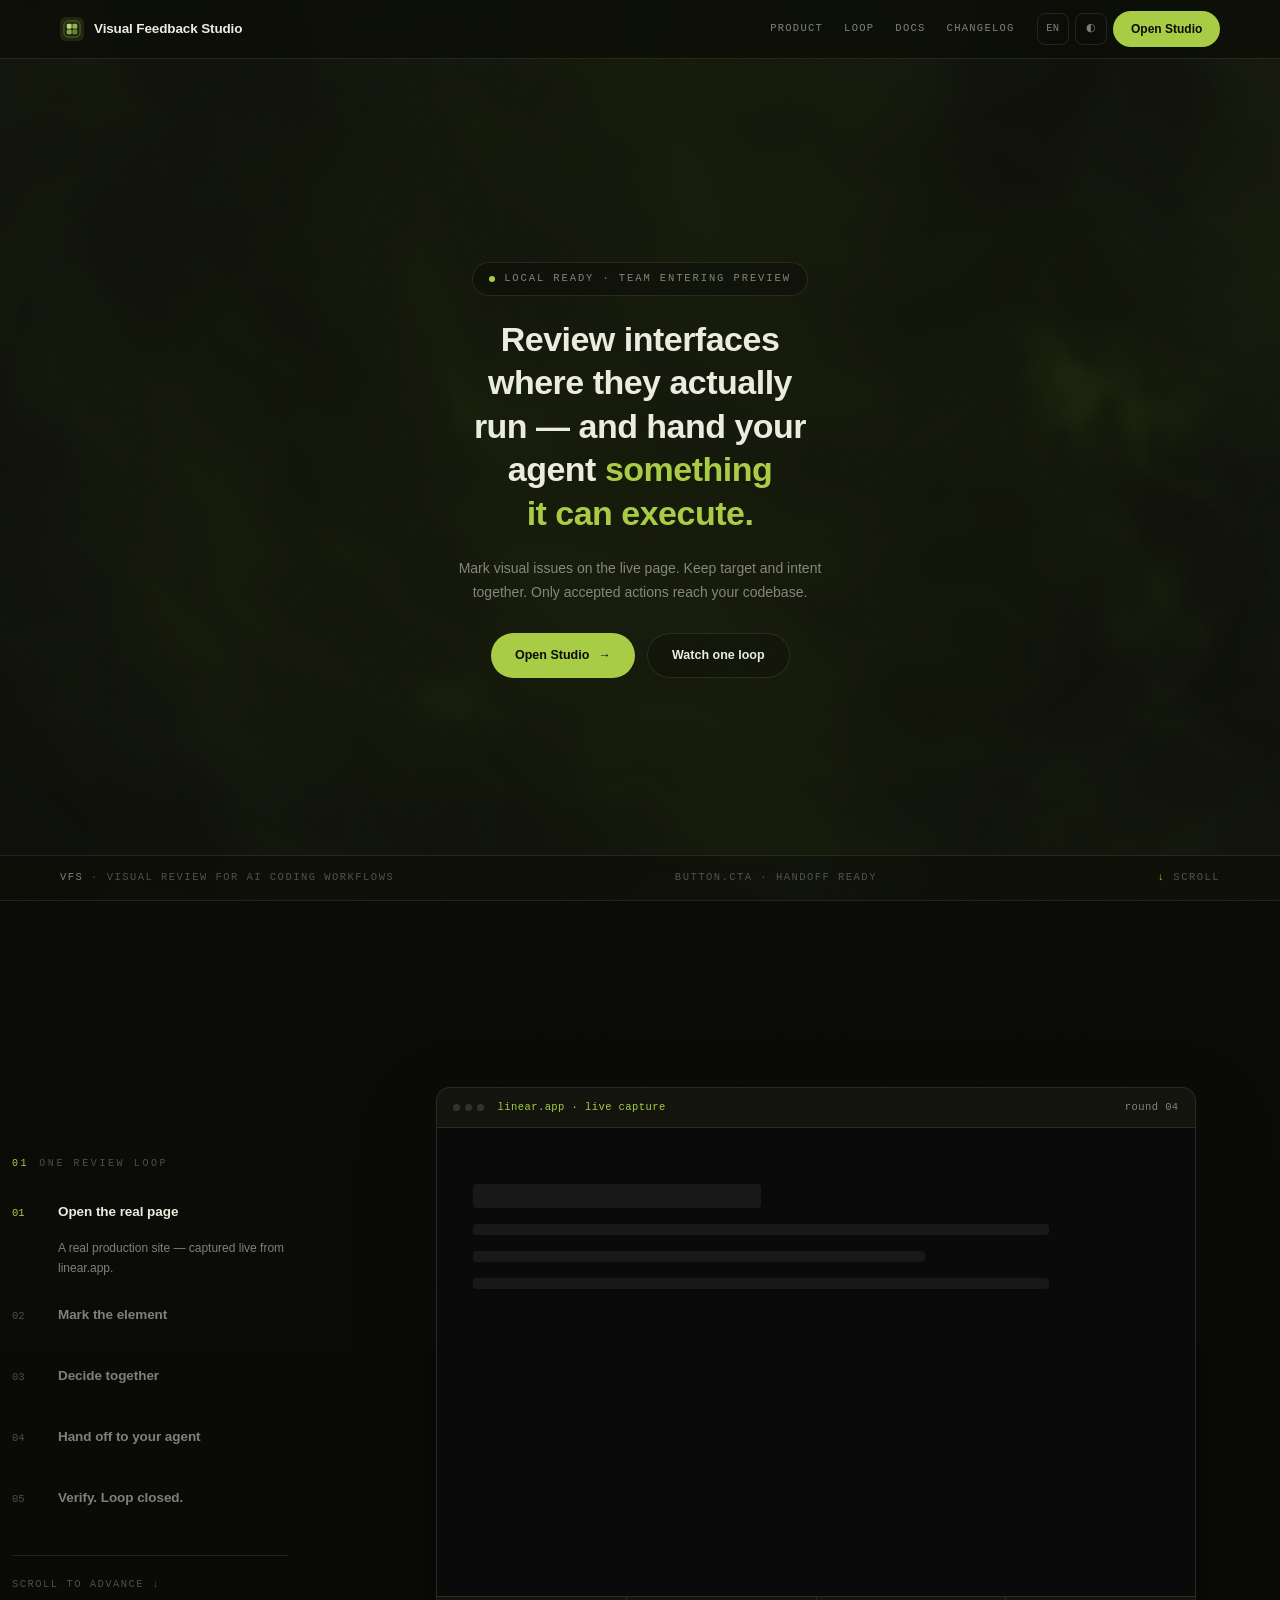
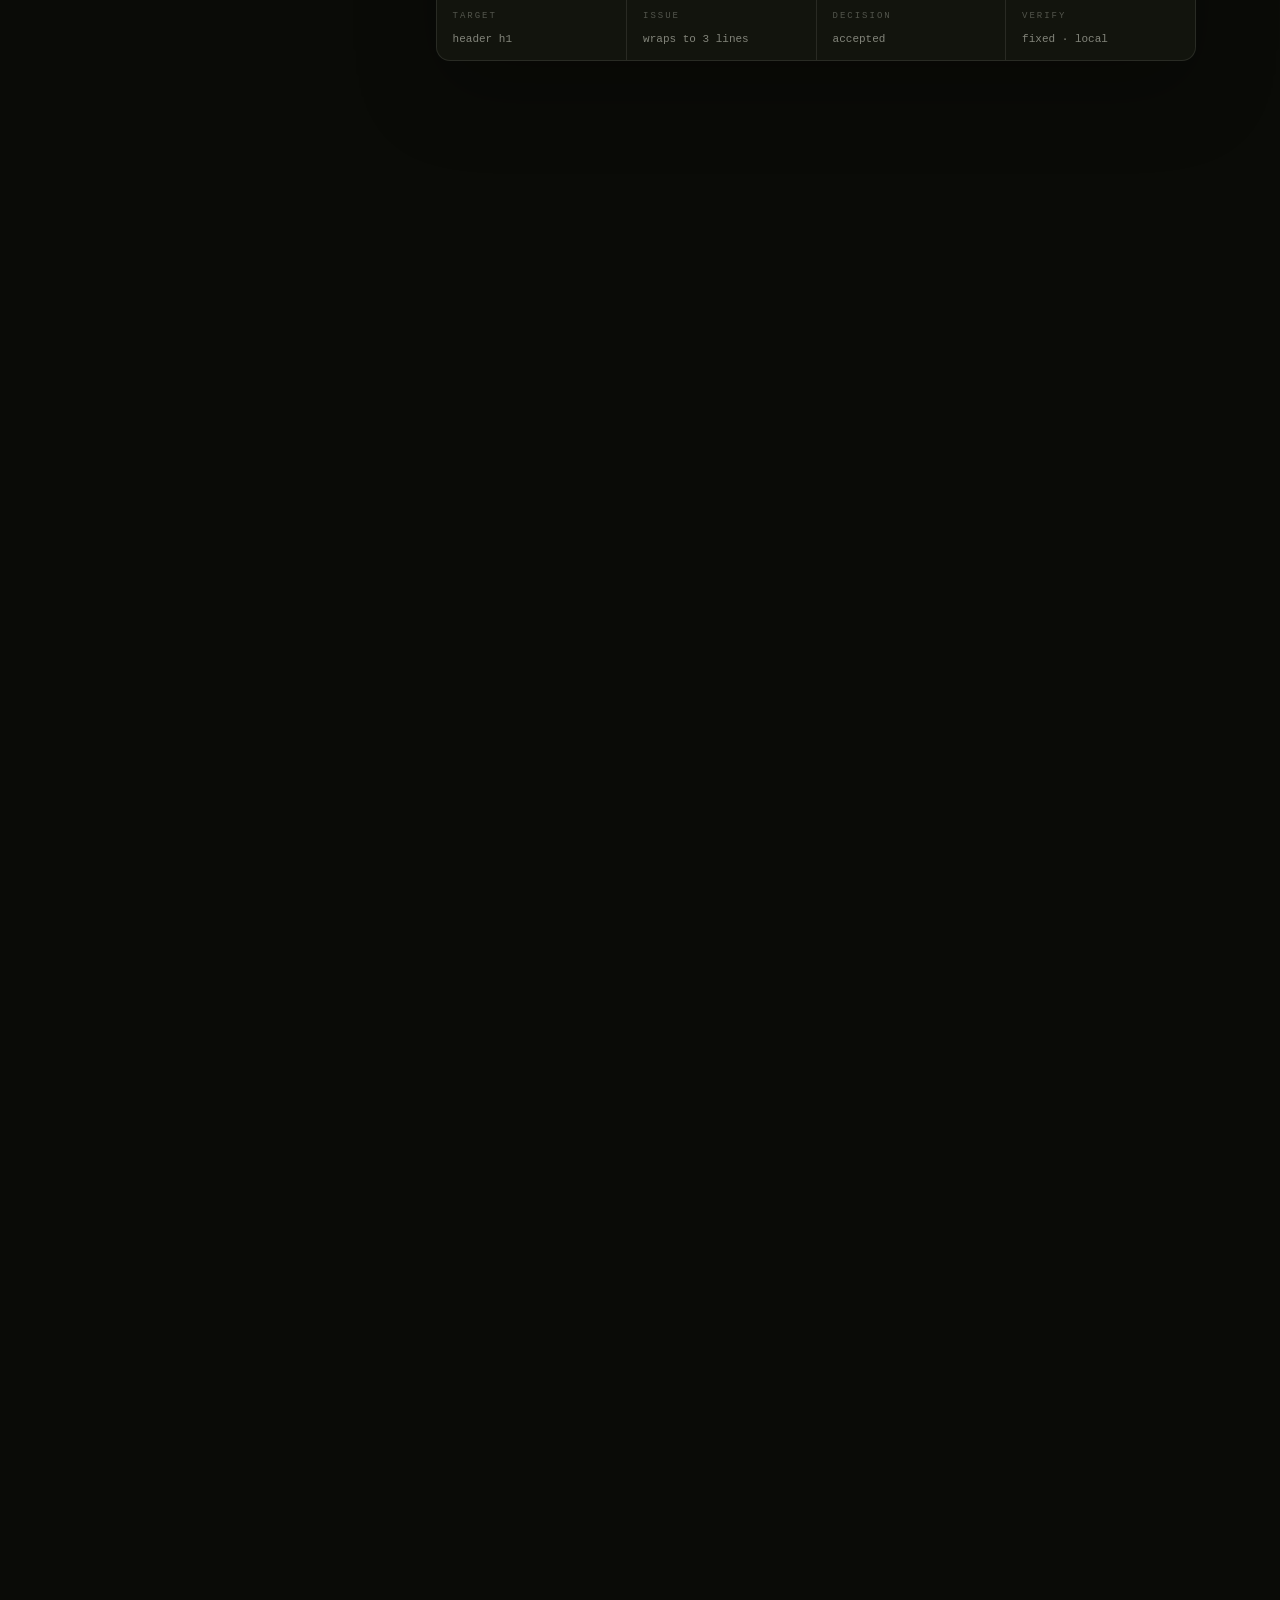
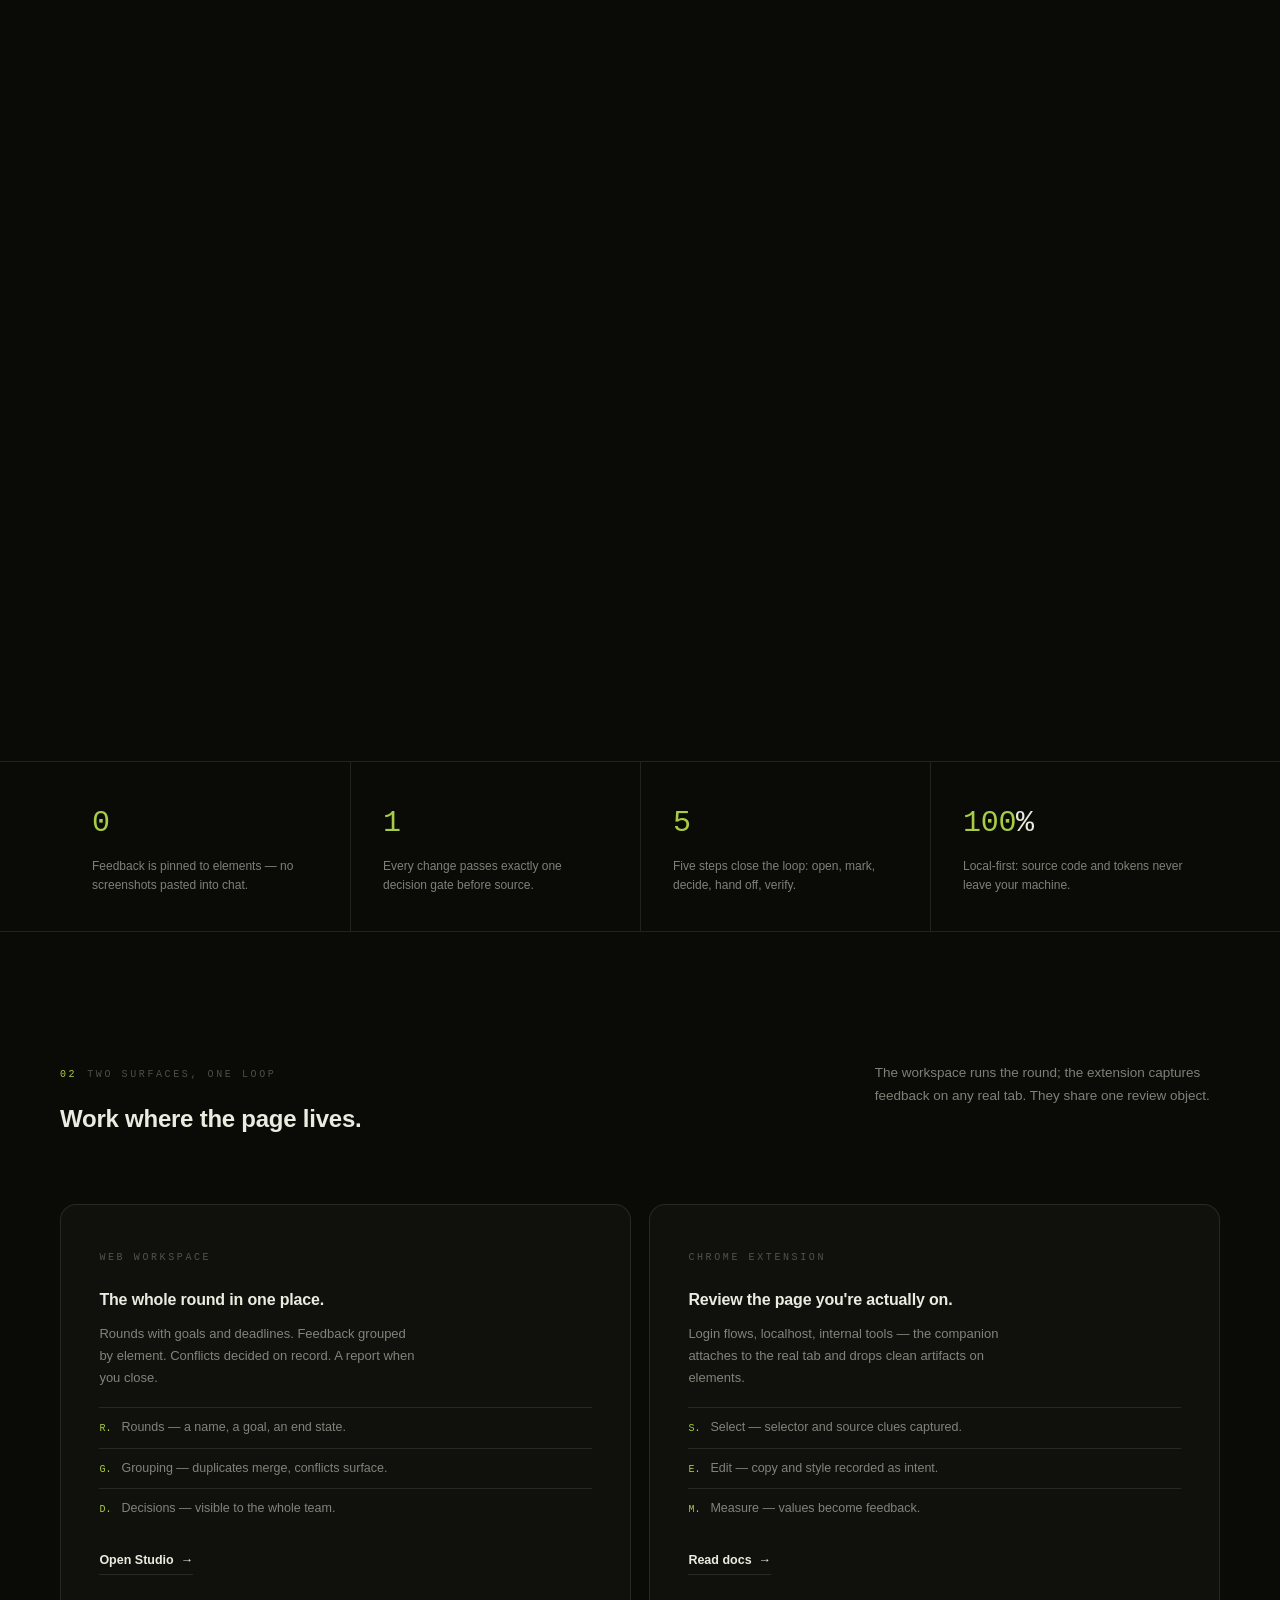
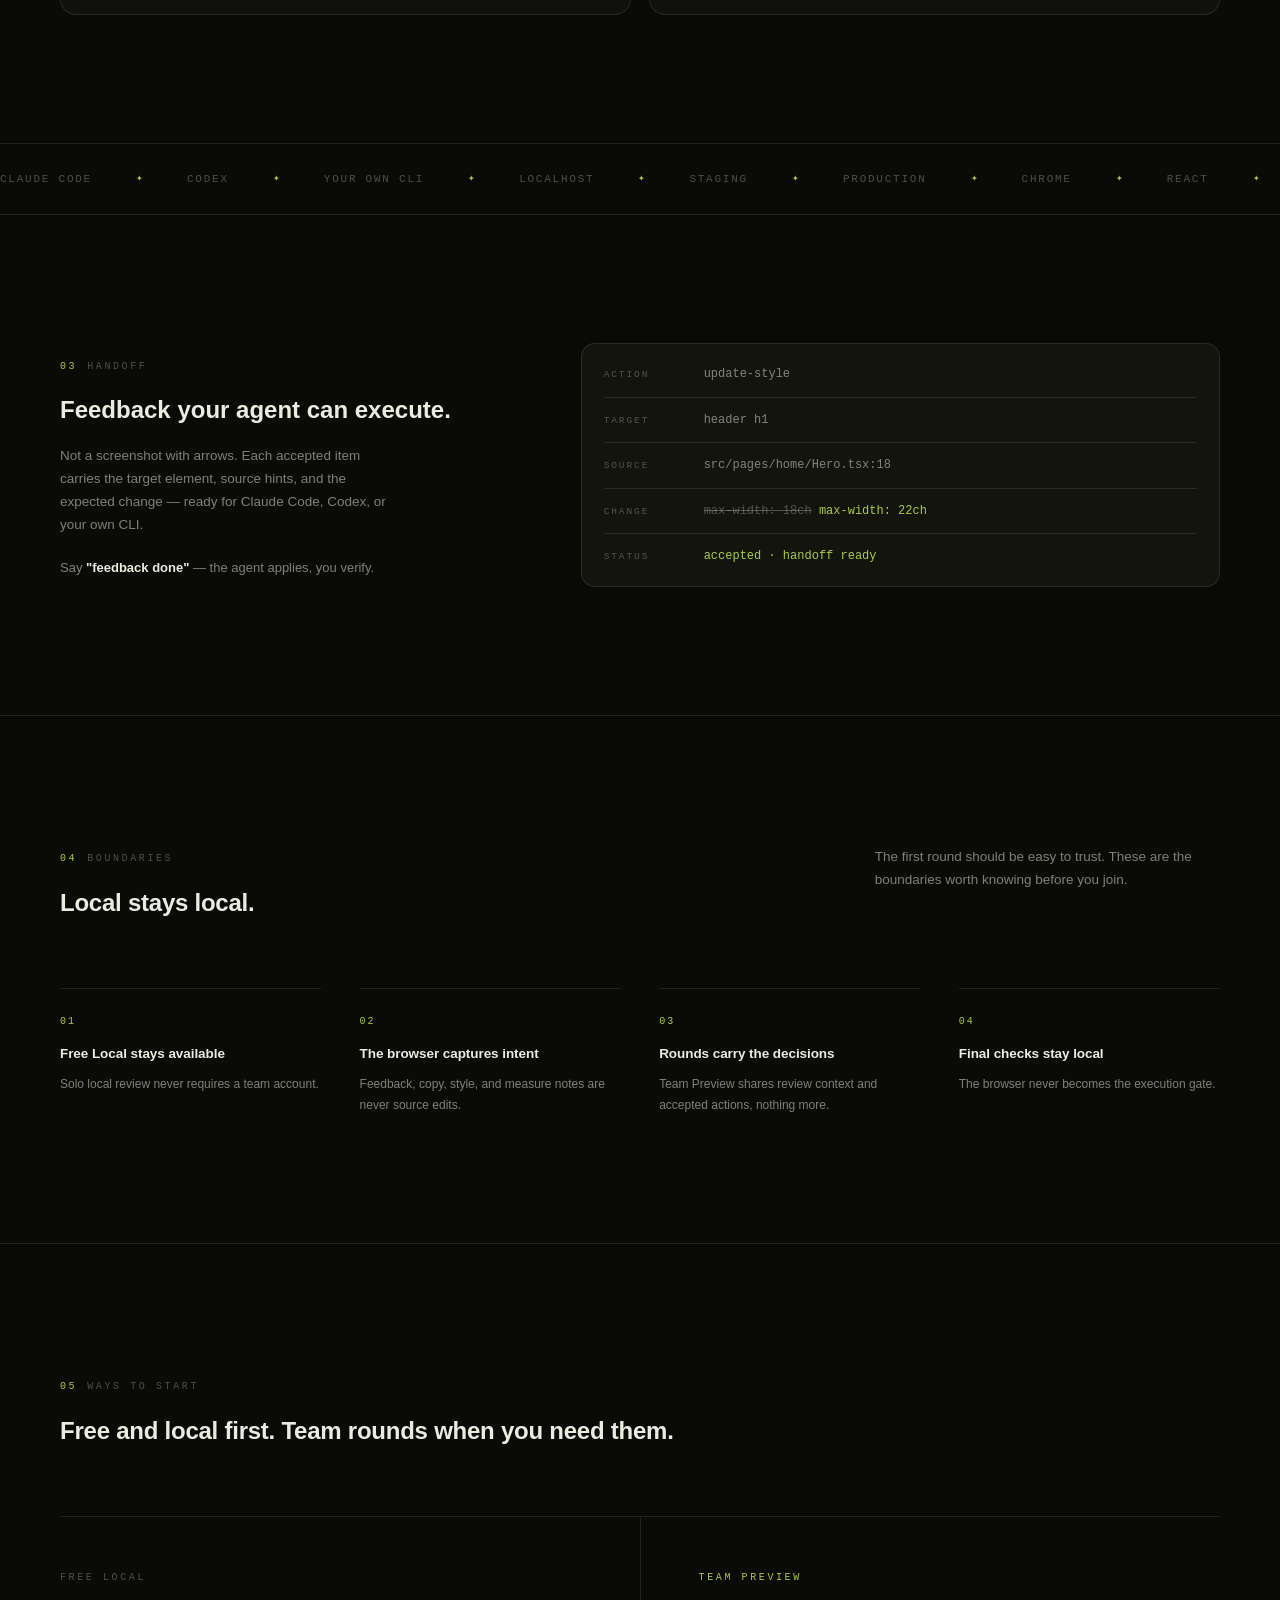
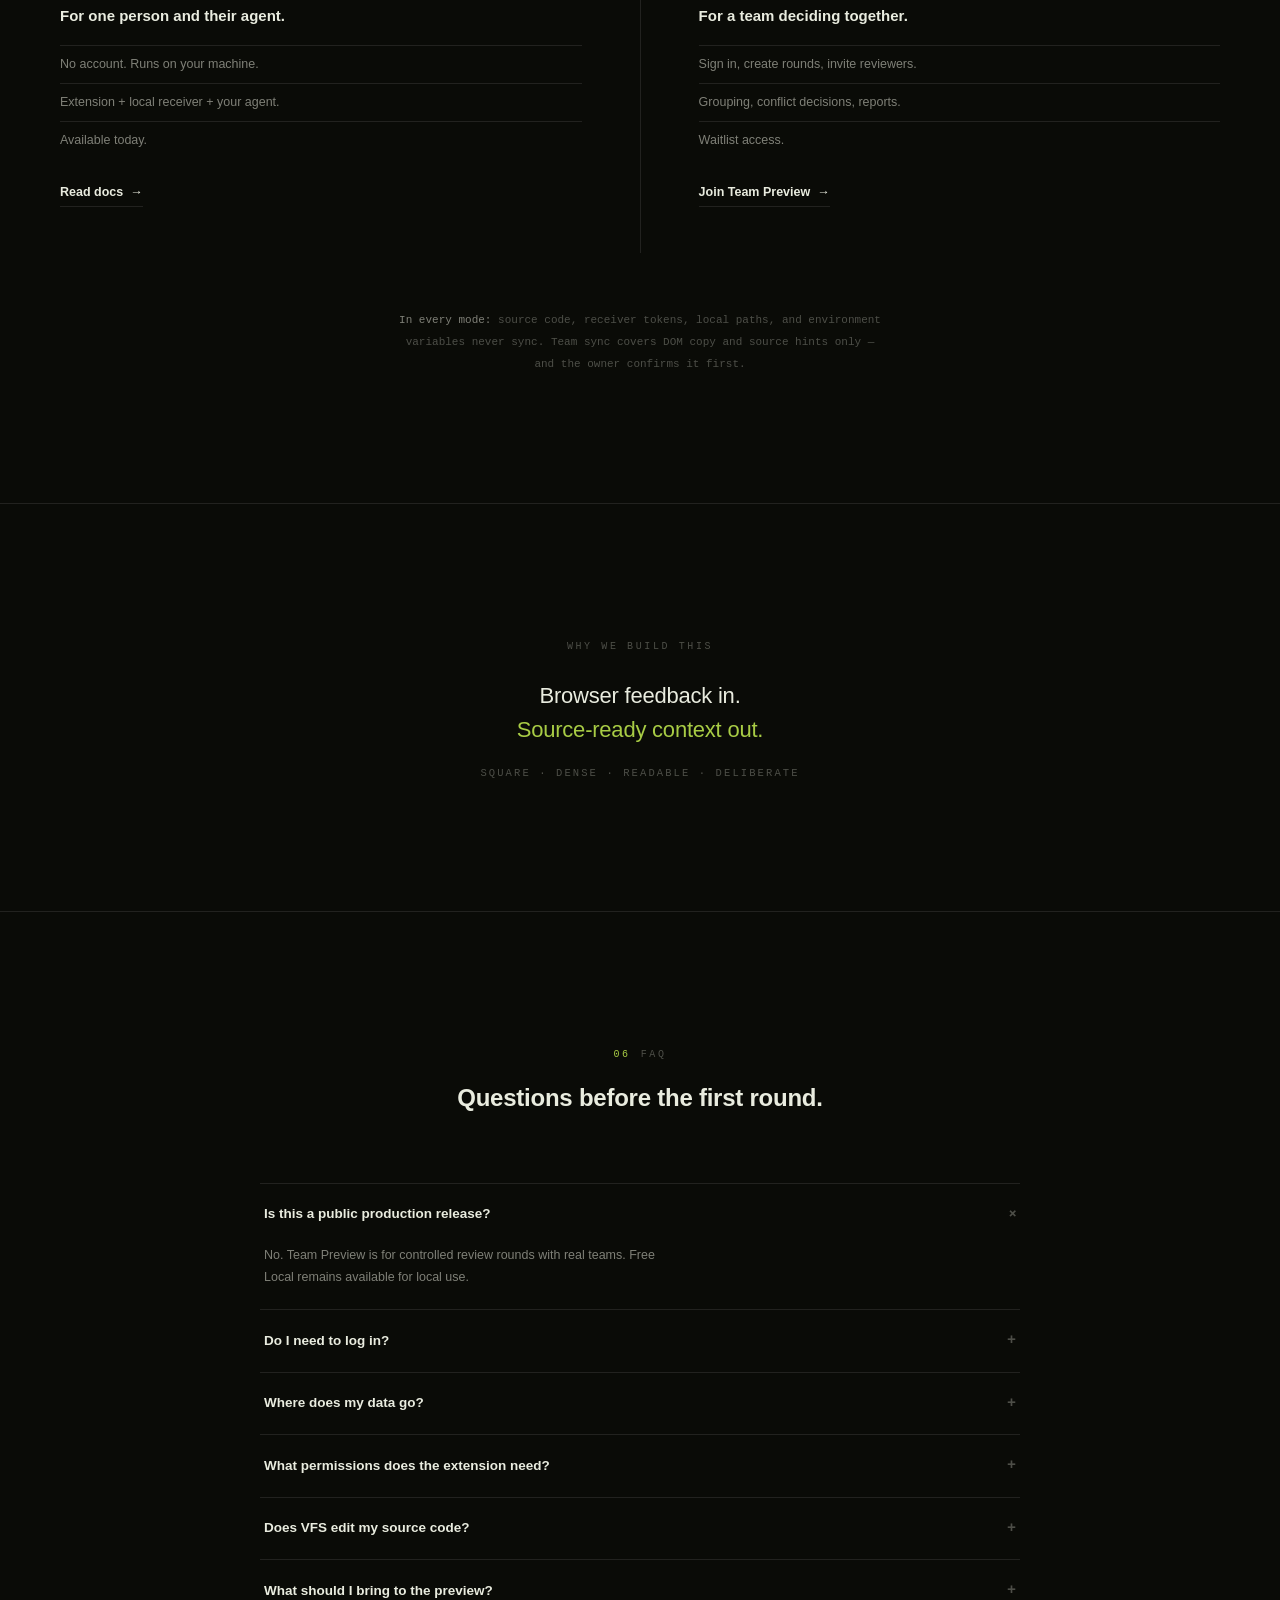
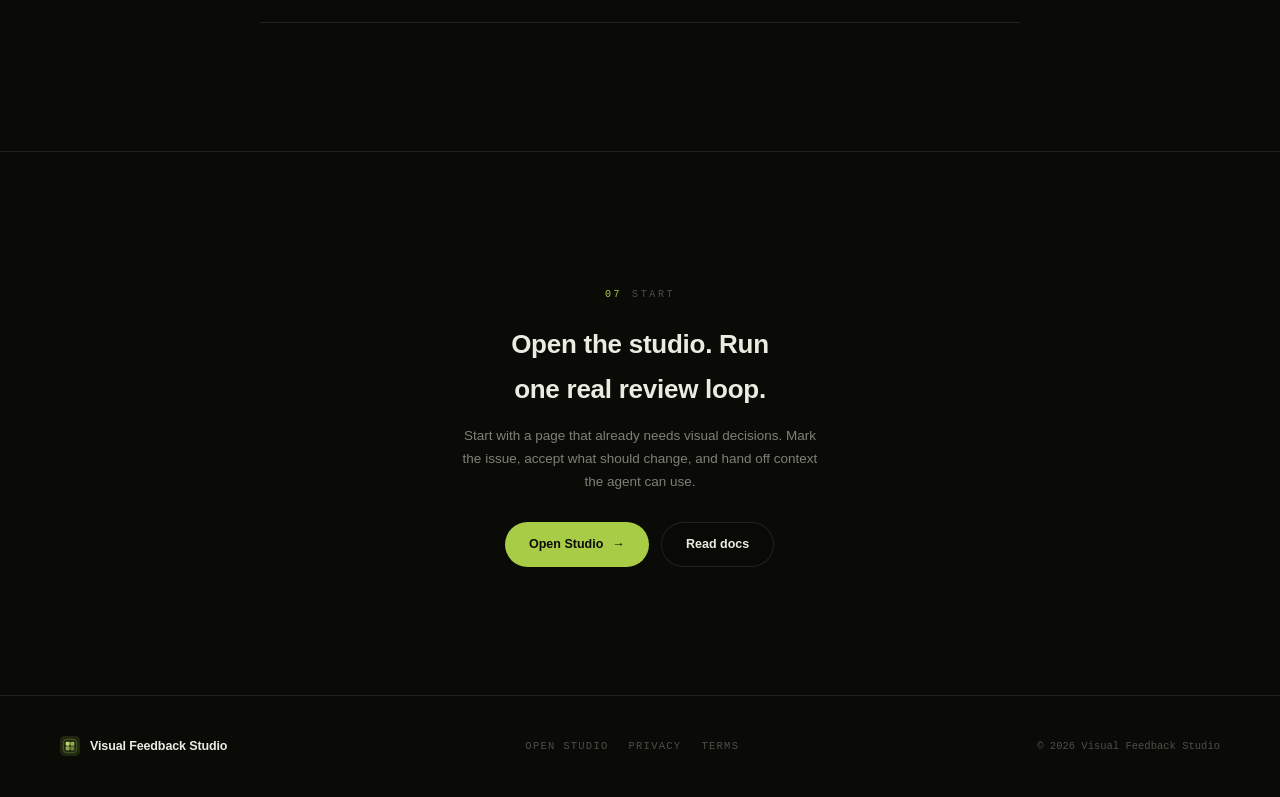
==== commit 292a84b3: "Remove install page from landing site" ====
--- a/index.html
+++ b/index.html
@@ -14,9 +14,9 @@
 <meta name="twitter:card" content="summary_large_image" />
 <meta name="twitter:title" content="Visual Feedback Studio — Review interfaces where they run" />
 <meta name="twitter:description" content="Mark visual feedback on a live page, decide as a team, and hand source-ready intent to your coding agent." />
-<link rel="icon" href="/assets/favicon.svg" type="image/svg+xml" />
-<link rel="shortcut icon" href="/assets/favicon.svg" type="image/svg+xml" />
-<link rel="apple-touch-icon" href="/assets/favicon.svg" />
+<link rel="icon" href="/assets/favicon-v5.svg" type="image/svg+xml" />
+<link rel="shortcut icon" href="/assets/favicon-v5.svg" type="image/svg+xml" />
+<link rel="apple-touch-icon" href="/assets/favicon-v5.svg" />
 <link rel="stylesheet" href="/assets/site.css" />
 <script type="importmap">
 {
@@ -57,7 +57,6 @@
     <div class="nav-links">
       <a href="#surfaces"><span data-en>Product</span><span data-zh>产品</span></a>
       <a href="#loop"><span data-en>Loop</span><span data-zh>闭环</span></a>
-      <a href="/install/"><span data-en>Install</span><span data-zh>安装</span></a>
       <a href="/docs/"><span data-en>Docs</span><span data-zh>文档</span></a>
       <a href="/changelog/"><span data-en>Changelog</span><span data-zh>更新</span></a>
     </div>
@@ -203,7 +202,7 @@
           <li><b>E.</b><span data-en>Edit — copy and style recorded as intent.</span><span data-zh>修改：文案样式记录为意图。</span></li>
           <li><b>M.</b><span data-en>Measure — values become feedback.</span><span data-zh>测量：数值直接进入反馈。</span></li>
         </ul>
-        <a class="tlink" href="/install/" data-mag><span data-en>Install the extension</span><span data-zh>安装插件</span><span class="ar">→</span></a>
+        <a class="tlink" href="/docs/" data-mag><span data-en>Read docs</span><span data-zh>阅读文档</span><span class="ar">→</span></a>
       </div>
     </div>
   </div>
@@ -277,7 +276,7 @@
           <li><span data-en>Extension + local receiver + your agent.</span><span data-zh>插件 + 本地 receiver + 你的 Agent。</span></li>
           <li><span data-en>Available today.</span><span data-zh>现在就能用。</span></li>
         </ul>
-        <a class="tlink" href="/install/" data-mag><span data-en>Install locally</span><span data-zh>本地安装</span><span class="ar">→</span></a>
+        <a class="tlink" href="/docs/" data-mag><span data-en>Read docs</span><span data-zh>阅读文档</span><span class="ar">→</span></a>
       </div>
       <div class="plan">
         <span class="tag" style="color: var(--accent);">Team Preview</span>
@@ -351,7 +350,7 @@
     <p class="rv" style="--d:.12s"><span data-en>Start with a page that already needs visual decisions. Mark the issue, accept what should change, and hand off context the agent can use.</span><span data-zh>从一个已经需要视觉决策的页面开始。标出问题，接受该改的，然后交出 Agent 能用的上下文。</span></p>
     <div class="hero-cta rv" style="--d:.18s">
       <a class="btn btn-solid" href="https://app.visualfeedbackstudio.com/" data-mag><span data-en>Open Studio</span><span data-zh>打开工作台</span><span class="ar">→</span></a>
-      <a class="btn btn-ghost" href="/install/" data-mag><span data-en>Install locally</span><span data-zh>本地安装</span></a>
+      <a class="btn btn-ghost" href="/docs/" data-mag><span data-en>Read docs</span><span data-zh>阅读文档</span></a>
     </div>
   </div>
 </section>
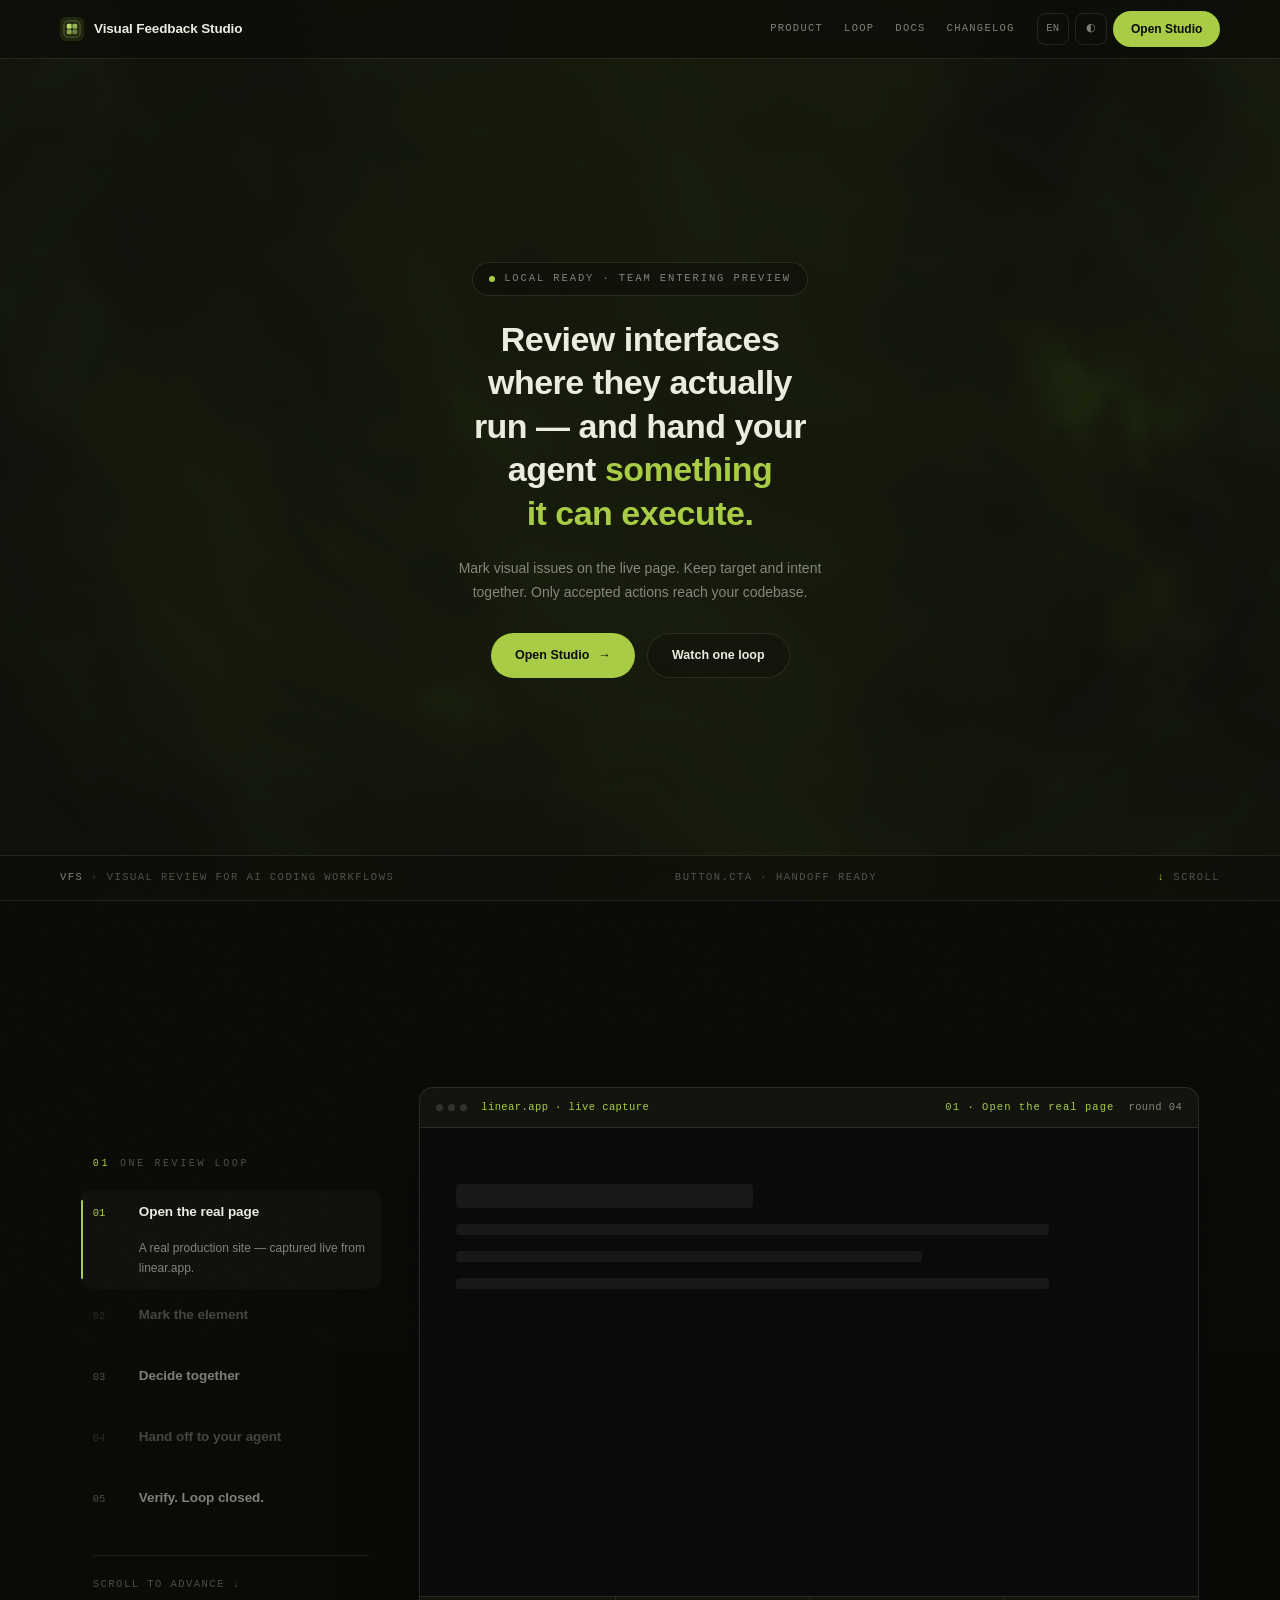
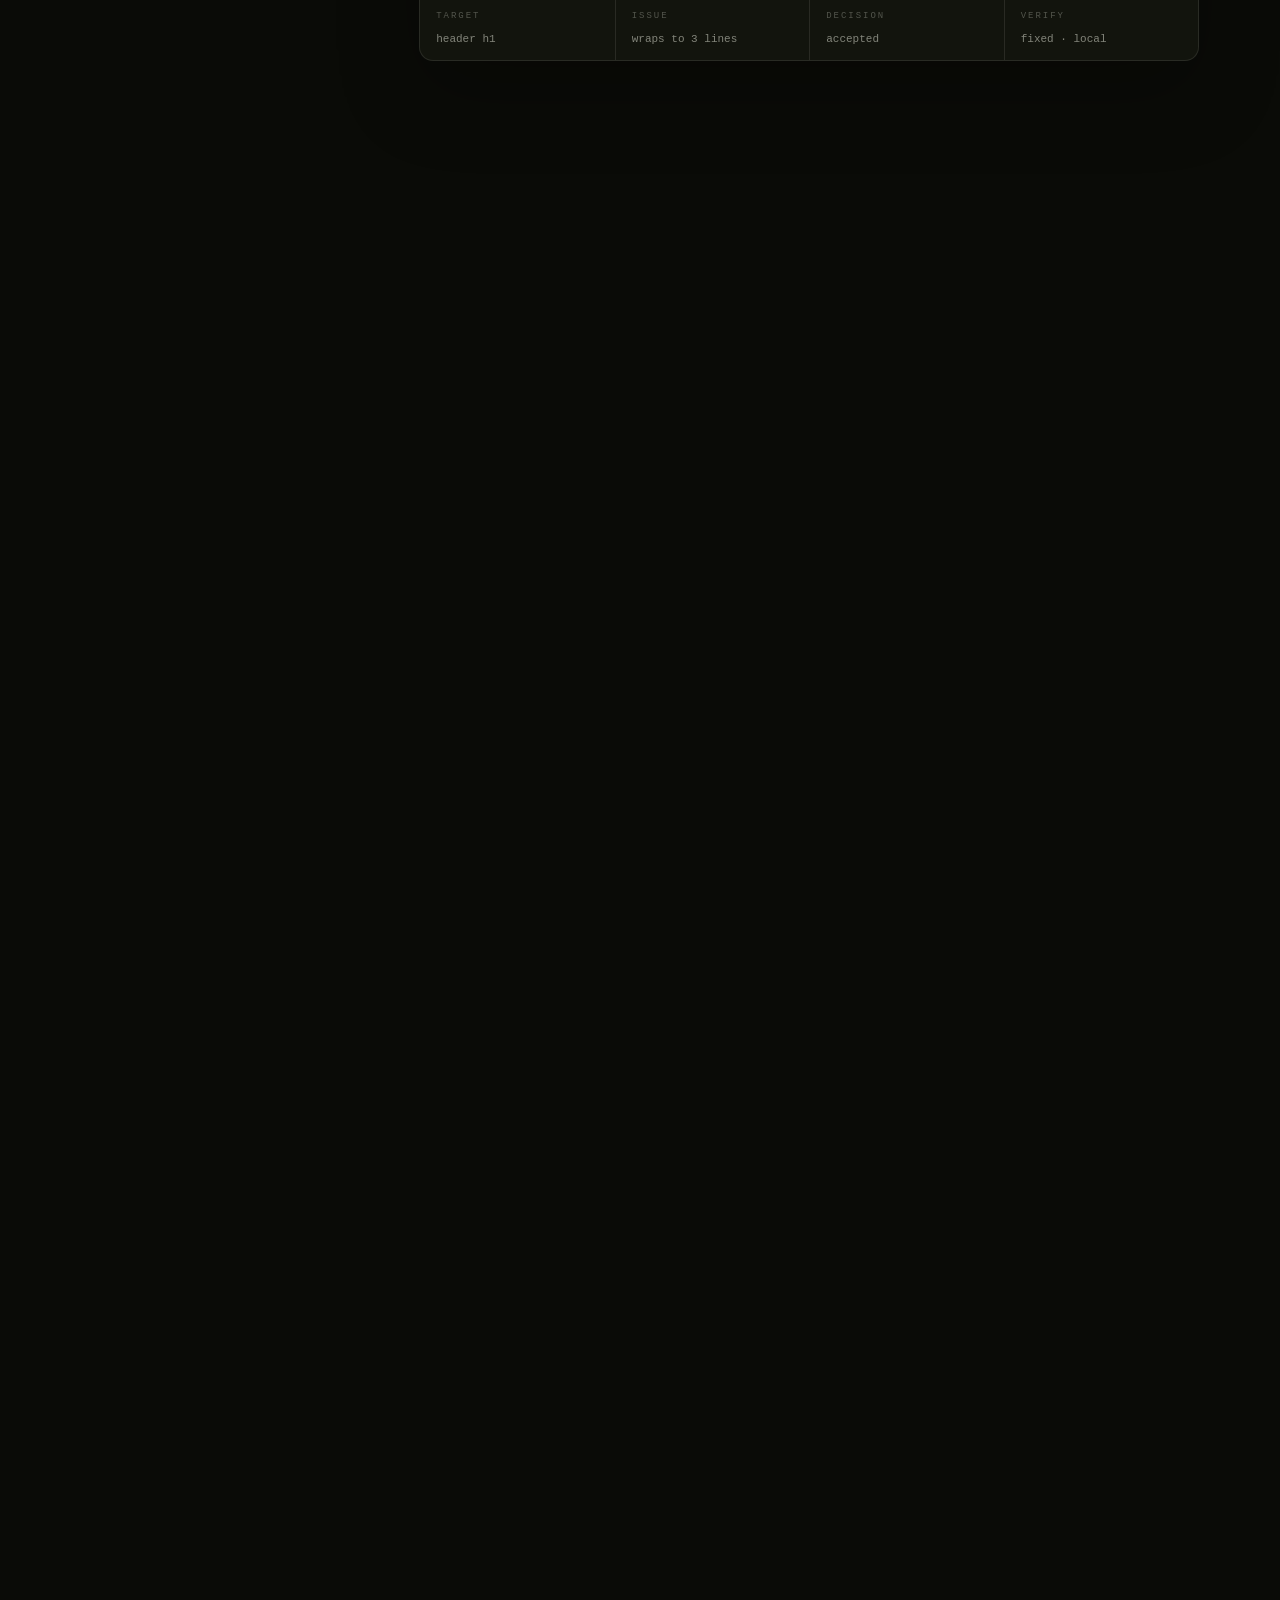
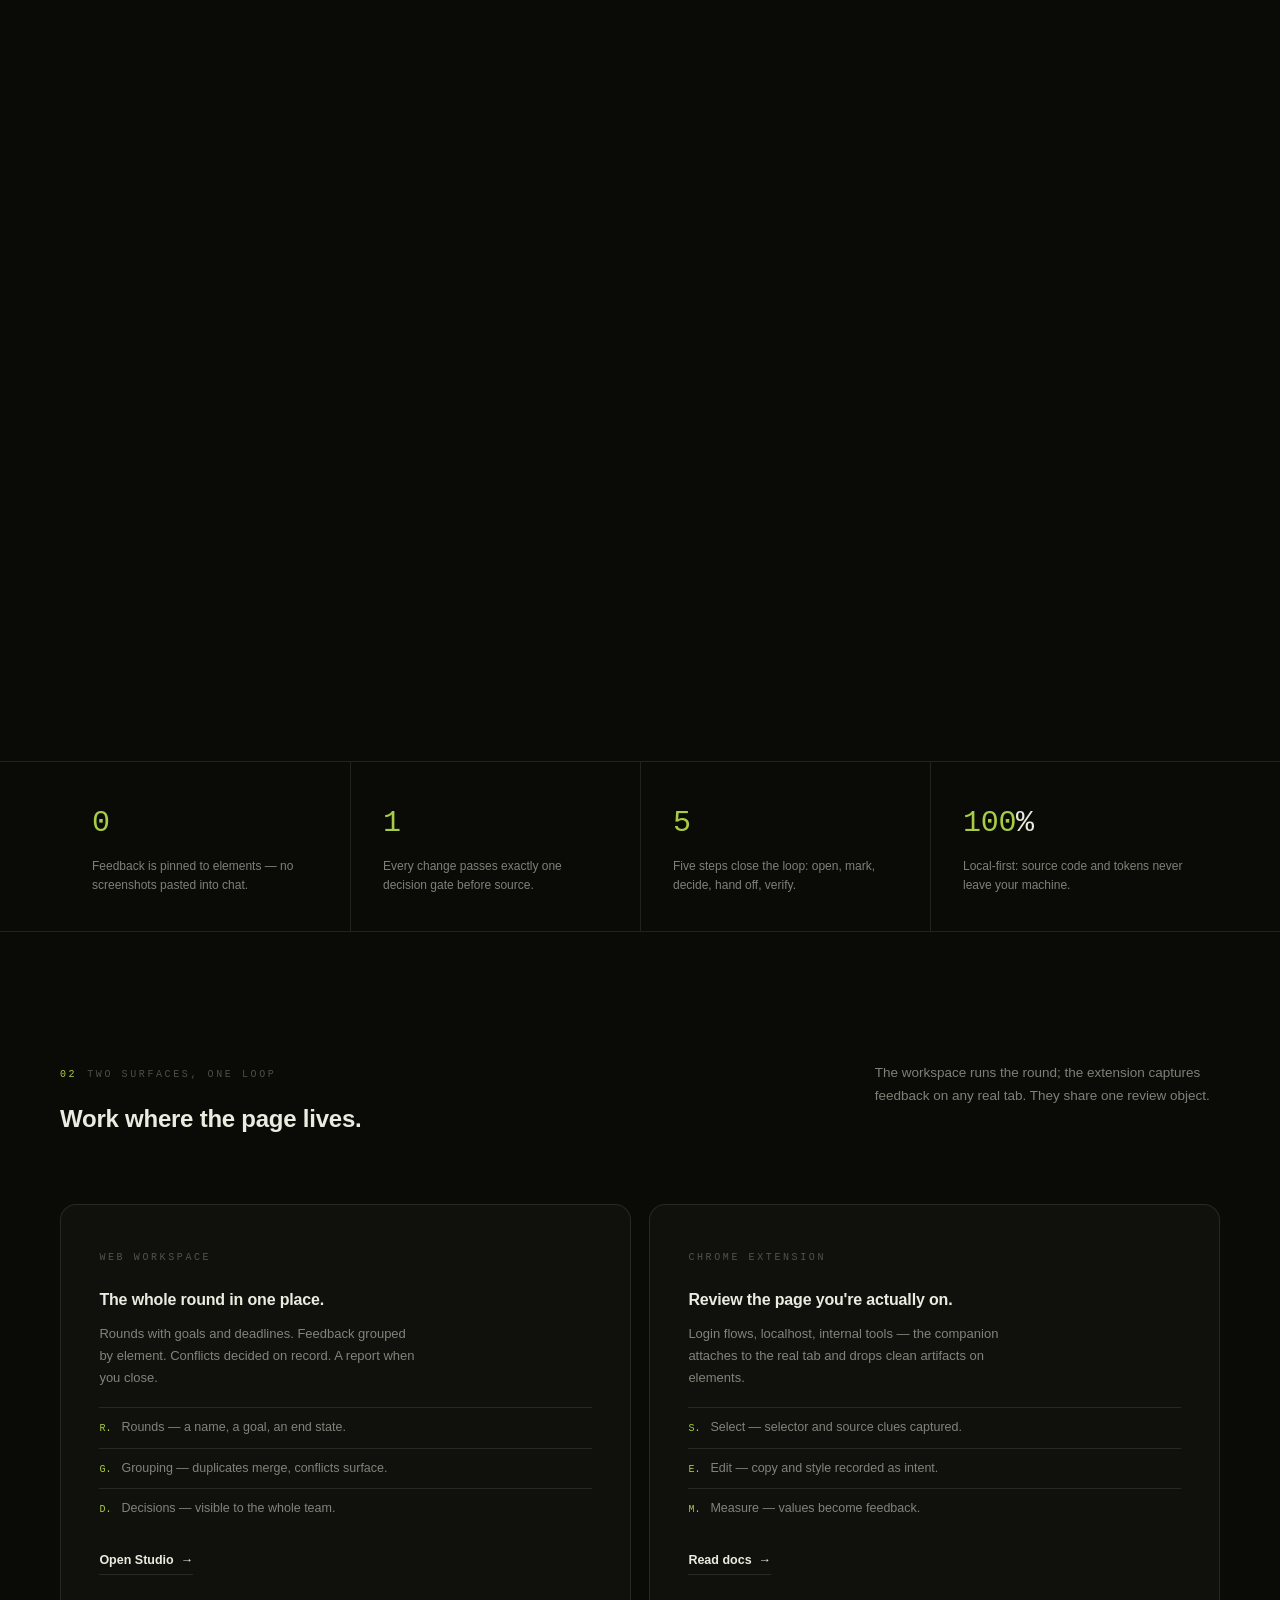
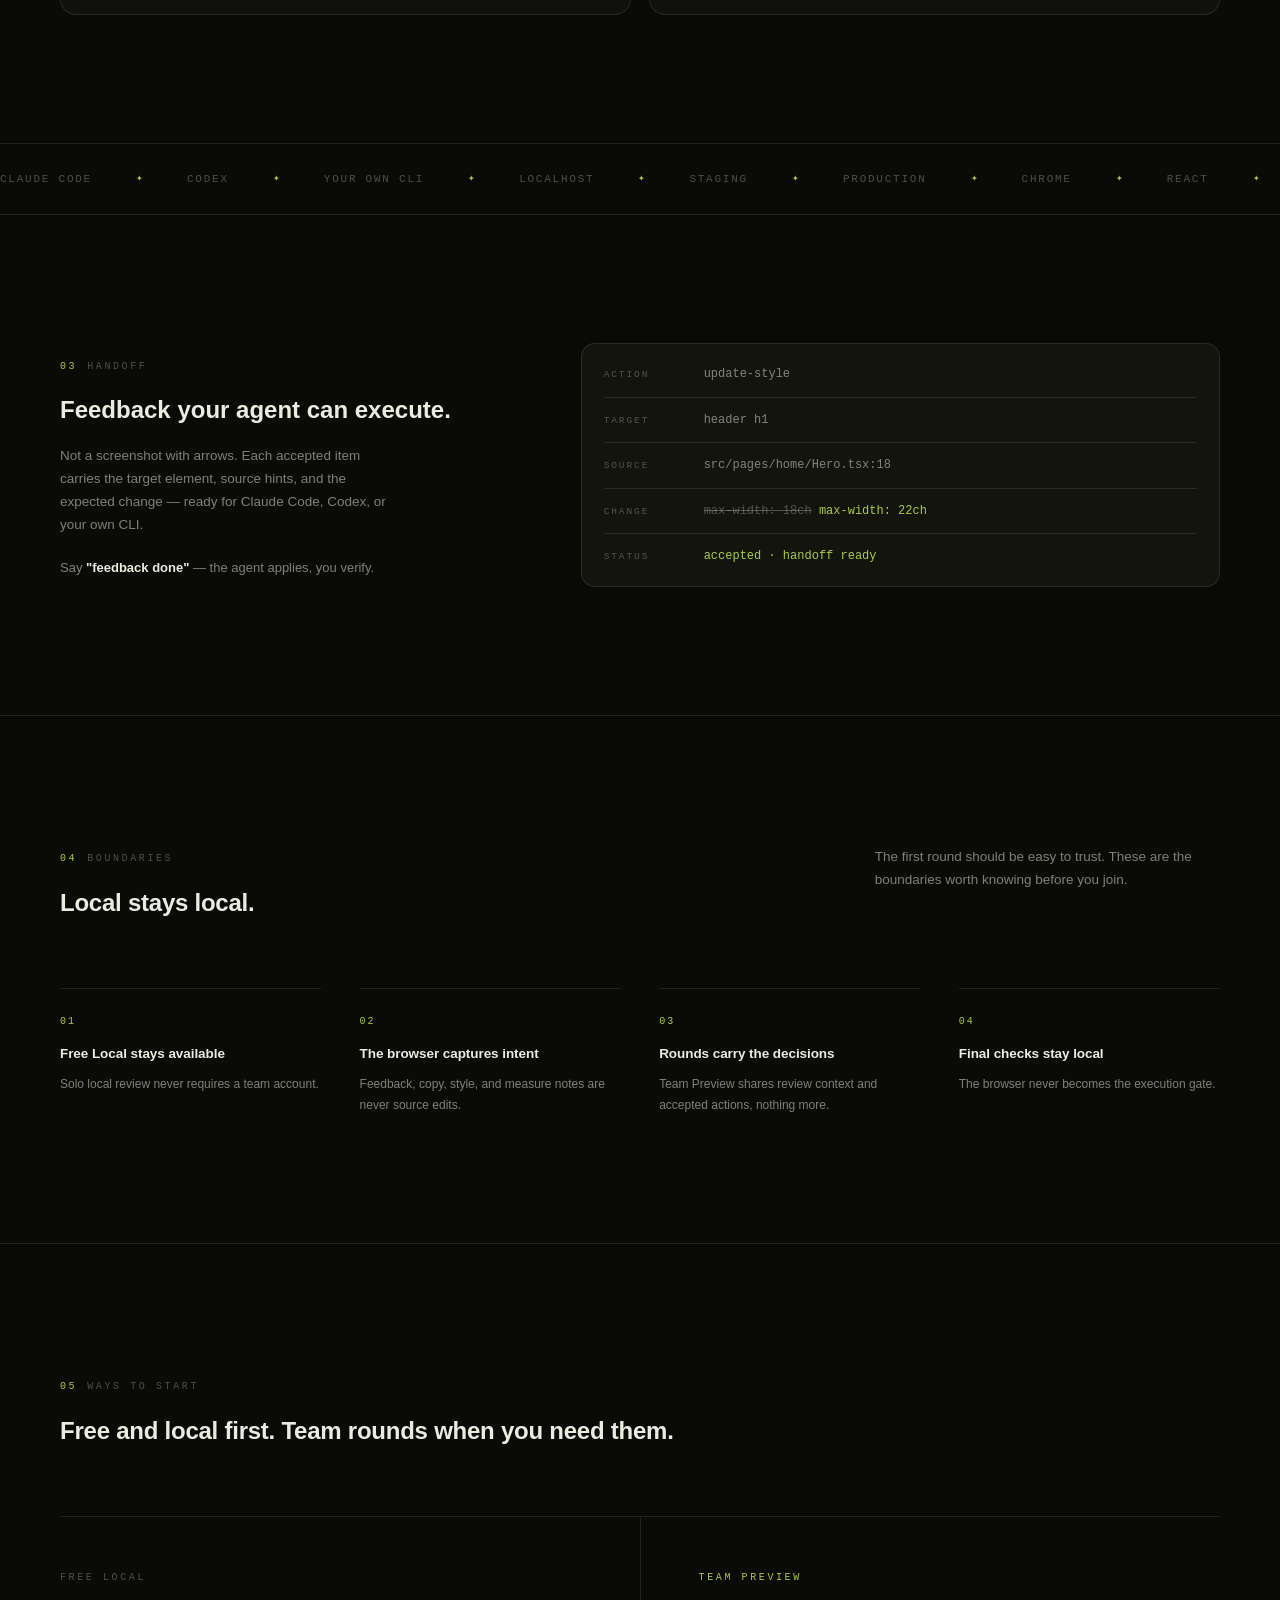
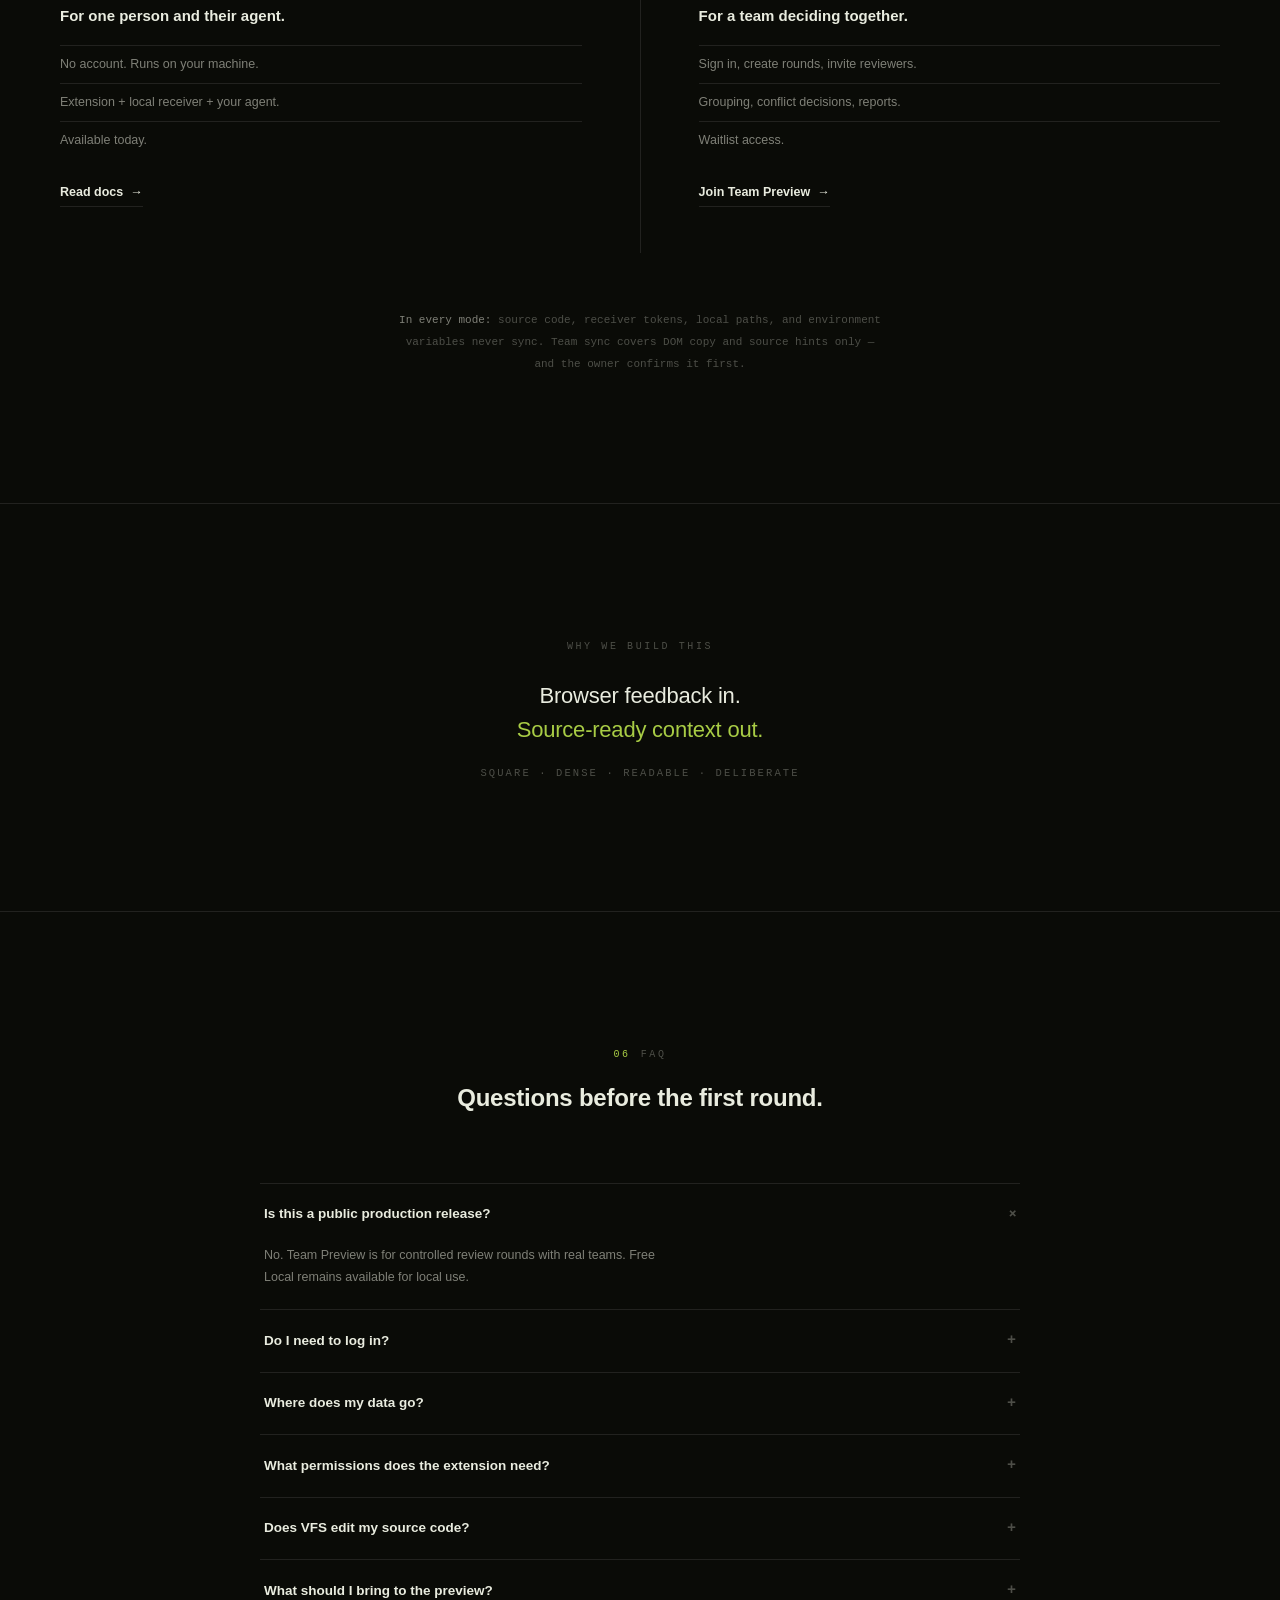
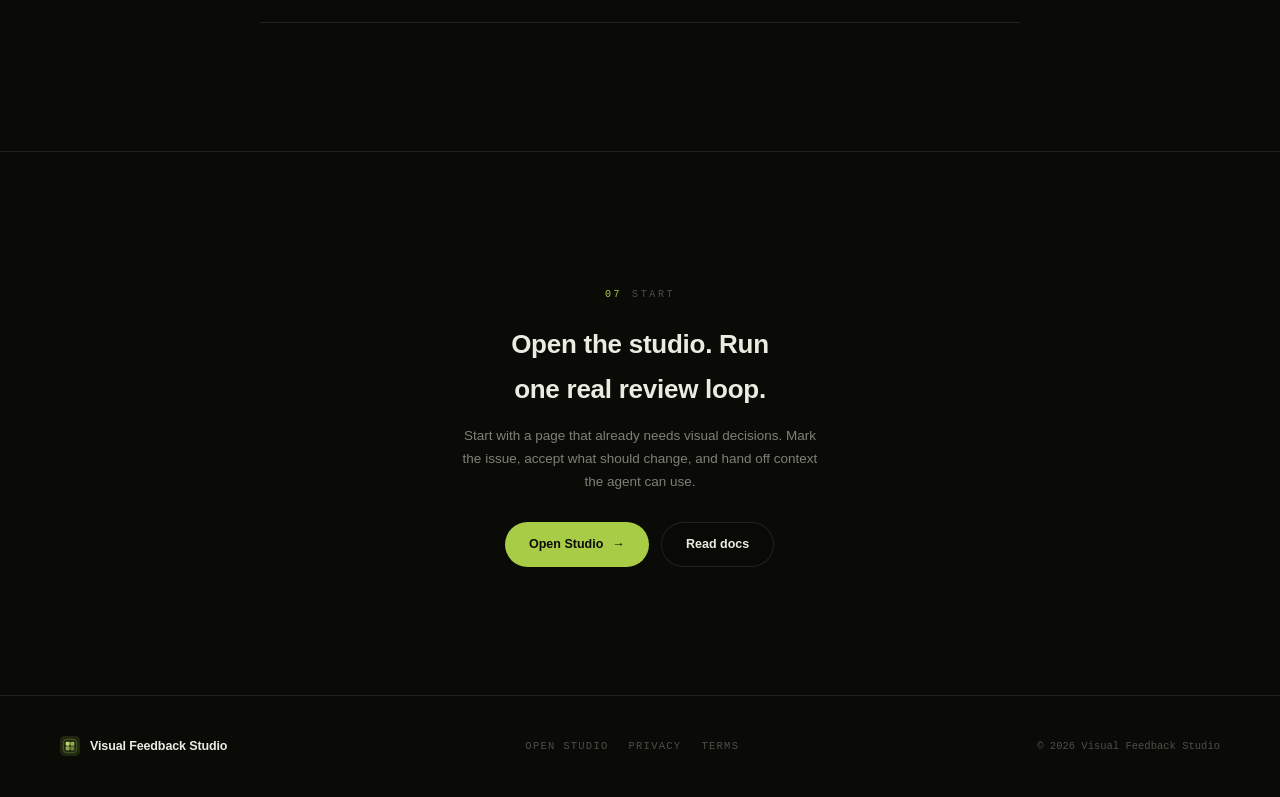
==== commit 5aa50c25: "Refine homepage loop interaction" ====
--- a/index.html
+++ b/index.html
@@ -122,6 +122,7 @@
           <div class="frame-bar">
             <span class="dots"><i></i><i></i><i></i></span>
             <span class="url">linear.app · <span data-en>live capture</span><span data-zh>实时截取</span></span>
+            <span class="frame-step" id="frameStep" aria-live="polite"></span>
             <span><span data-en>round 04</span><span data-zh>第 04 轮</span></span>
           </div>
           <div class="frame-live">
--- a/assets/site.css
+++ b/assets/site.css
@@ -210,15 +210,31 @@
 /* ---- loop scrub ---- */
 .loop-zone { height: 340vh; position: relative; }
 .loop-pin { position: sticky; top: 0; min-height: 100vh; display: flex; align-items: center; padding: 76px 0 30px; }
-.loop-grid { display: grid; grid-template-columns: minmax(240px, 300px) 1fr; gap: clamp(32px, 4vw, 64px); width: 100%; align-items: center; }
+.loop-grid { display: grid; grid-template-columns: minmax(240px, 300px) minmax(0, 780px); justify-content: center; gap: clamp(24px, 3vw, 44px); width: 100%; align-items: center; }
 .loop-rail { display: flex; flex-direction: column; gap: 4px; }
 .loop-step {
+  position: relative;
   display: grid; grid-template-columns: 34px 1fr; gap: 12px; align-items: baseline;
   padding: 11px 12px; border-radius: 10px;
   text-align: left;
-  transition: background .3s ease;
-}
-.loop-step:hover { background: var(--panel); }
+  opacity: .5;
+  transition: background .3s ease, opacity .35s ease;
+}
+.loop-step::before {
+  content: "";
+  position: absolute;
+  left: 0; top: 10px; bottom: 10px;
+  width: 2px;
+  border-radius: 2px;
+  background: var(--accent);
+  transform: scaleY(0);
+  transform-origin: top;
+  transition: transform .4s var(--ease);
+}
+.loop-step.on { opacity: 1; background: var(--panel); }
+.loop-step.on::before { transform: scaleY(1); }
+.loop-step:hover { background: var(--panel); opacity: .85; }
+.loop-step.on:hover { opacity: 1; }
 .loop-step .n { font-family: var(--mono); font-size: 10.5px; color: var(--faint); transition: color .3s ease; }
 .loop-step .t { font-size: 13.5px; font-weight: 600; color: var(--muted); transition: color .3s ease; letter-spacing: -.005em; }
 .loop-step .c { grid-column: 2; font-size: 12px; line-height: 1.6; color: var(--muted); max-height: 0; overflow: hidden; opacity: 0; transition: max-height .5s var(--ease), opacity .45s ease, margin .5s var(--ease); }
@@ -233,14 +249,30 @@
 /* browser frame */
 .frame {
   position: relative;
-  max-width: 760px;
-  margin: 0 auto;
+  max-width: 780px;
+  margin: 0;
   width: 100%;
   border: 1px solid var(--line); border-radius: 14px;
   background: var(--panel-solid);
   overflow: hidden;
   box-shadow: 0 30px 80px rgba(0,0,0,.25);
 }
+.frame.kick { animation: kick .55s var(--ease); }
+@keyframes kick {
+  0% { box-shadow: 0 0 0 0 var(--glow), 0 30px 80px rgba(0,0,0,.25); border-color: var(--accent); }
+  60% { box-shadow: 0 0 0 16px transparent, 0 30px 80px rgba(0,0,0,.25); border-color: var(--accent); }
+  100% { box-shadow: 0 0 0 0 transparent, 0 30px 80px rgba(0,0,0,.25); }
+}
+.frame-step {
+  font-family: var(--mono);
+  font-size: 10.5px;
+  letter-spacing: .1em;
+  color: var(--accent);
+  white-space: nowrap;
+  transition: opacity .2s ease, transform .2s ease;
+}
+.frame-step.swap { opacity: 0; transform: translateY(5px); }
+@media (prefers-reduced-motion: reduce) { .frame.kick { animation: none; } }
 .frame-bar {
   display: flex; align-items: center; gap: 14px;
   padding: 11px 16px;
@@ -262,7 +294,7 @@
 .frame-live::after { content: ""; position: absolute; inset: 0; background: transparent; transition: background .4s ease; pointer-events: none; }
 .frame[data-k="2"] .frame-live::after, .frame[data-k="4"] .frame-live::after { background: color-mix(in srgb, var(--bg) 42%, transparent); }
 /* extension-faithful overlays */
-.sel { position: absolute; z-index: 3; left: 2.6%; top: 33.6%; width: 63%; height: 16.8%;
+.sel { position: absolute; z-index: 3; left: 2.6%; top: 32.8%; width: 63%; height: 16.8%;
   border: 1.5px solid #93B23C; border-radius: 7px; background: rgba(147,178,60,.05);
   box-shadow: 0 0 0 1px rgba(0,0,0,.22), 0 0 0 5px rgba(147,178,60,.13);
   opacity: 0; transition: opacity .45s ease; pointer-events: none; }
@@ -360,7 +392,7 @@
 }
 /* step 5: the fix sweeps across the target + verified badge */
 .fix {
-  position: absolute; z-index: 2; left: 2.6%; top: 33.6%; width: 63%; height: 16.8%;
+  position: absolute; z-index: 2; left: 2.6%; top: 32.8%; width: 63%; height: 16.8%;
   border-radius: 7px;
   backdrop-filter: brightness(1.22) saturate(1.18);
   -webkit-backdrop-filter: brightness(1.22) saturate(1.18);
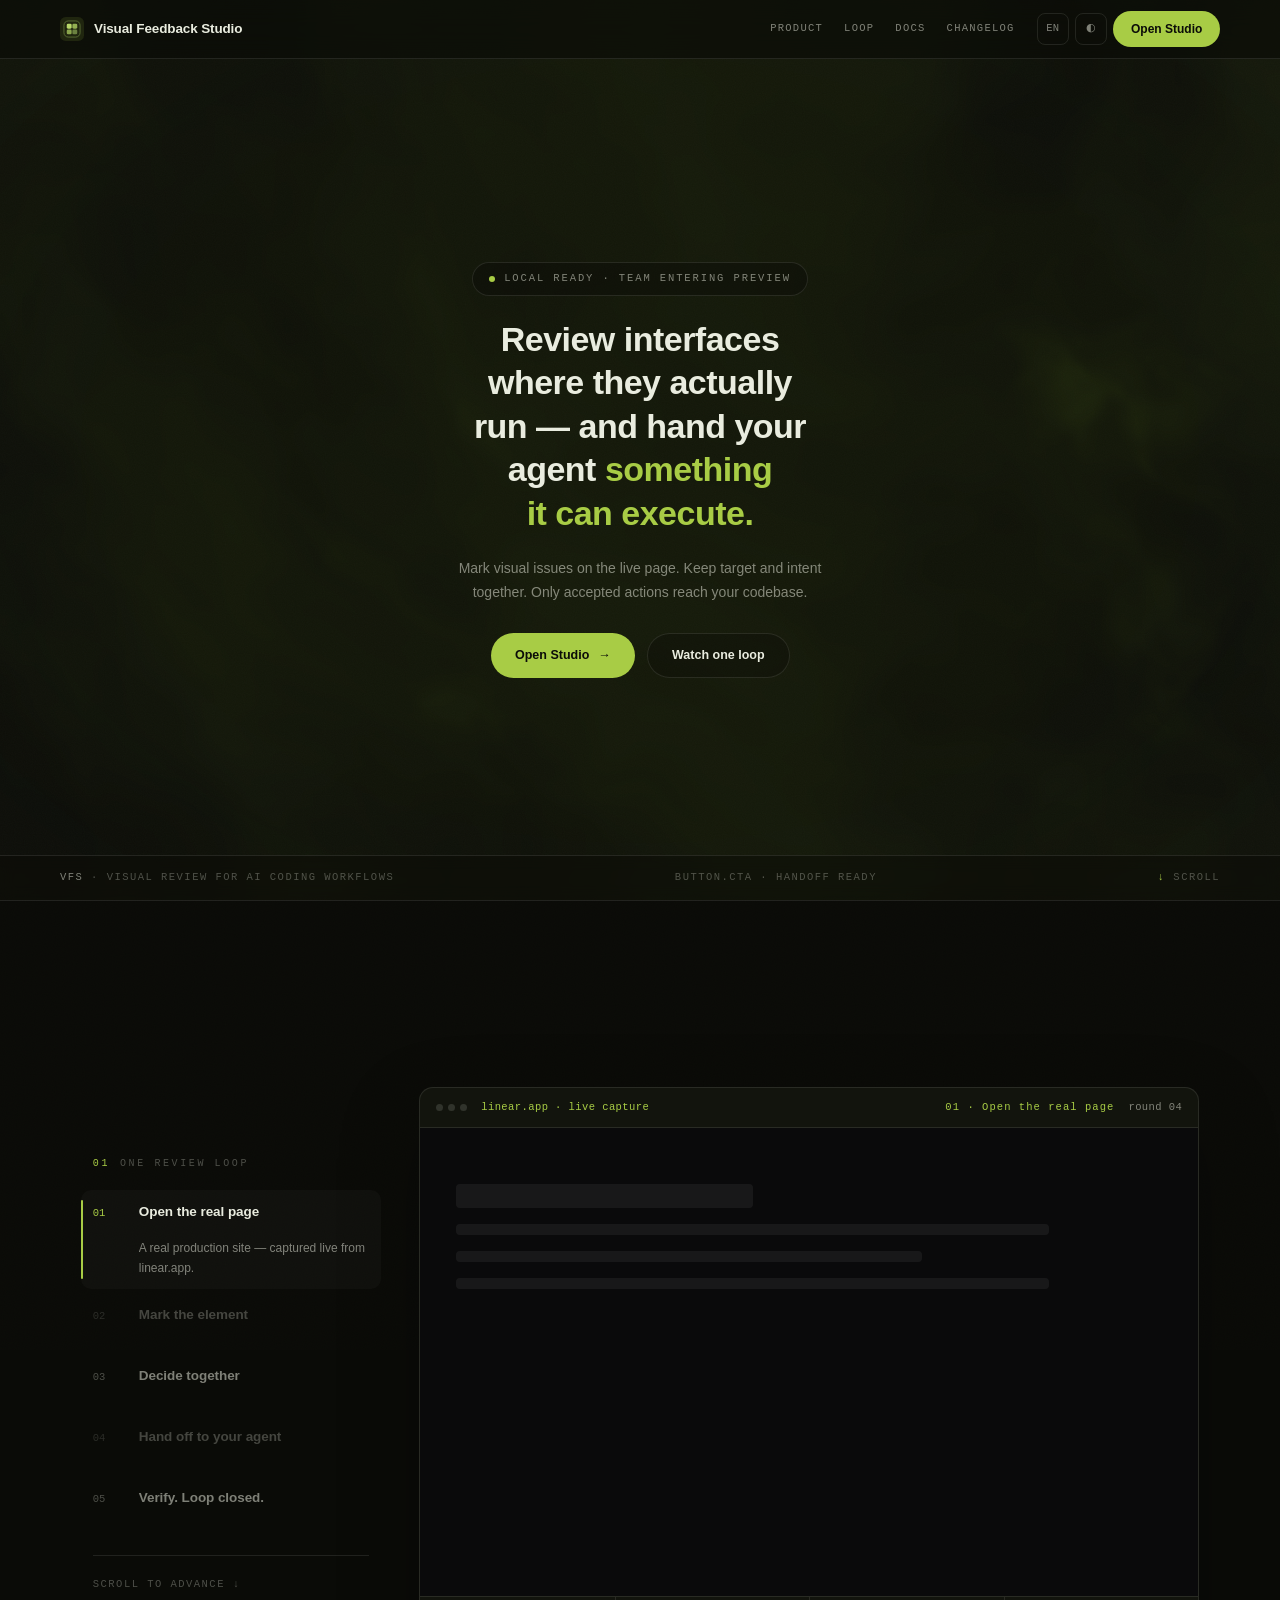
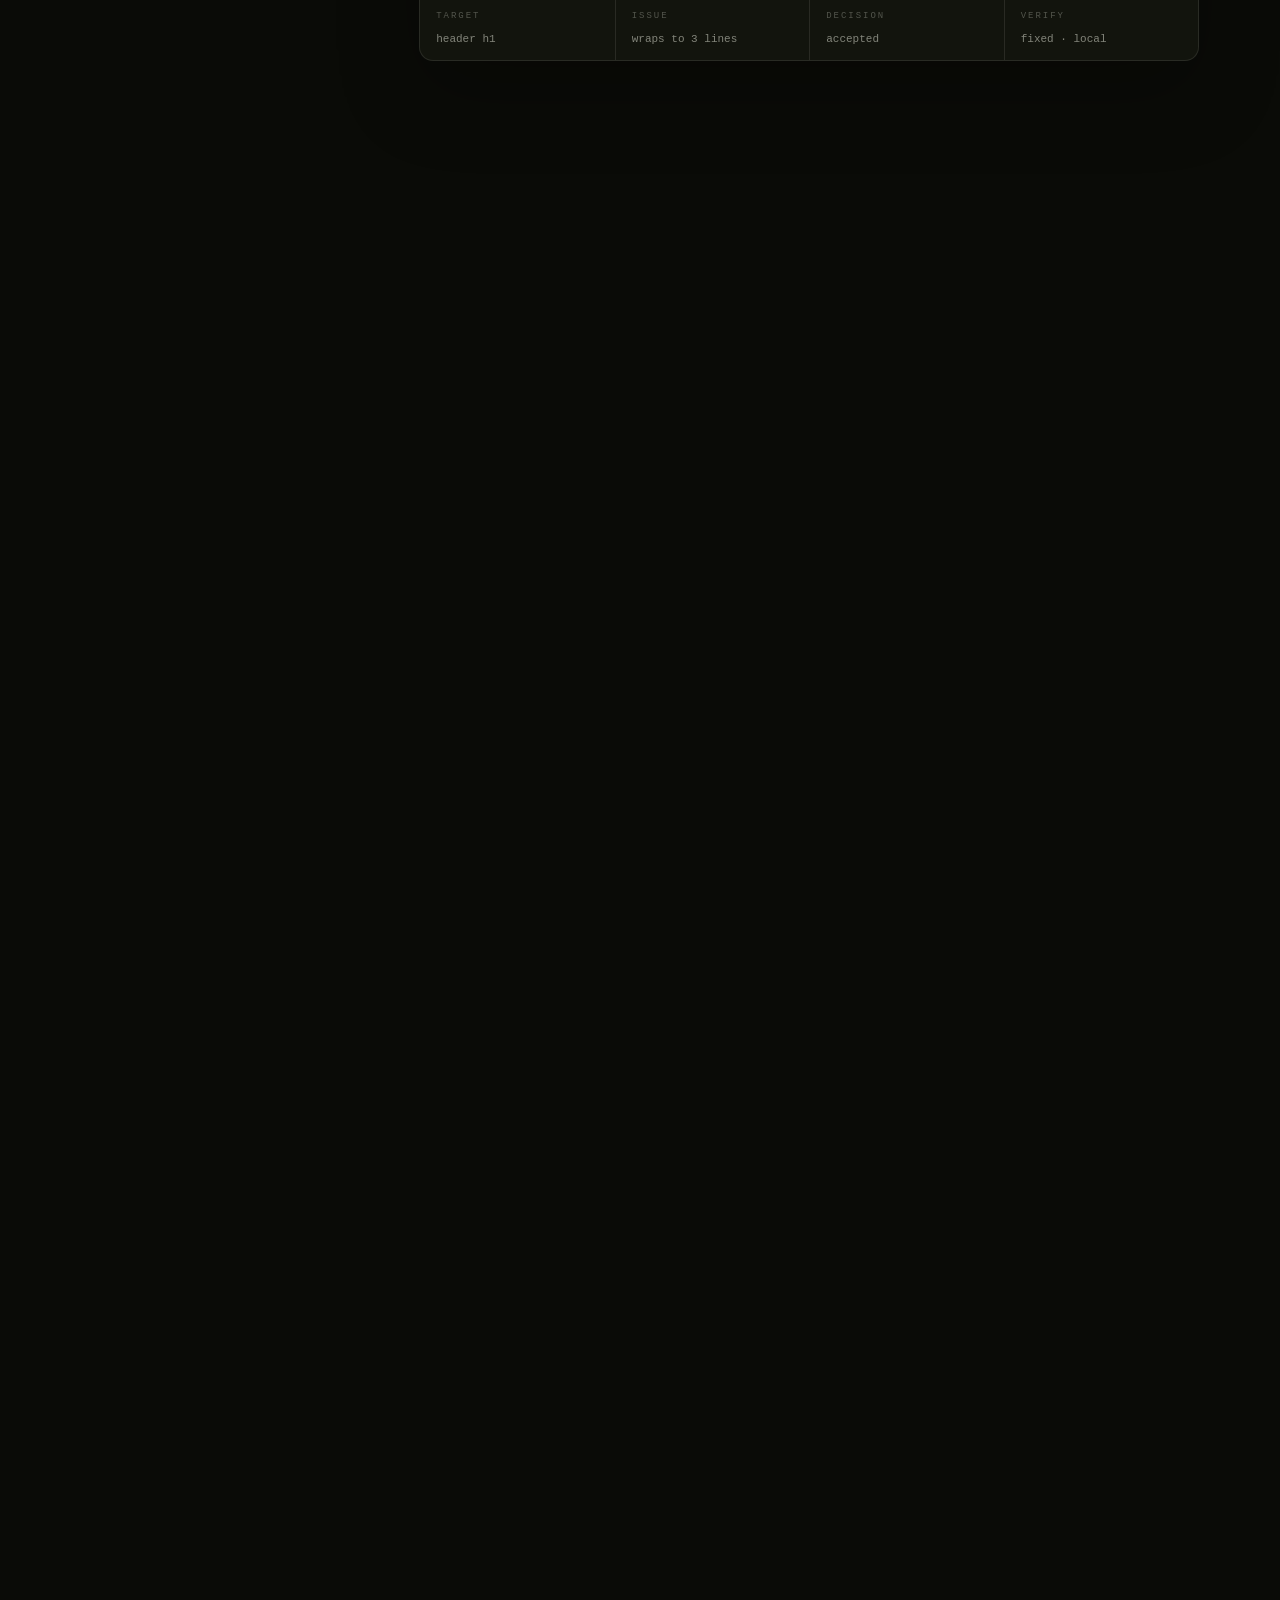
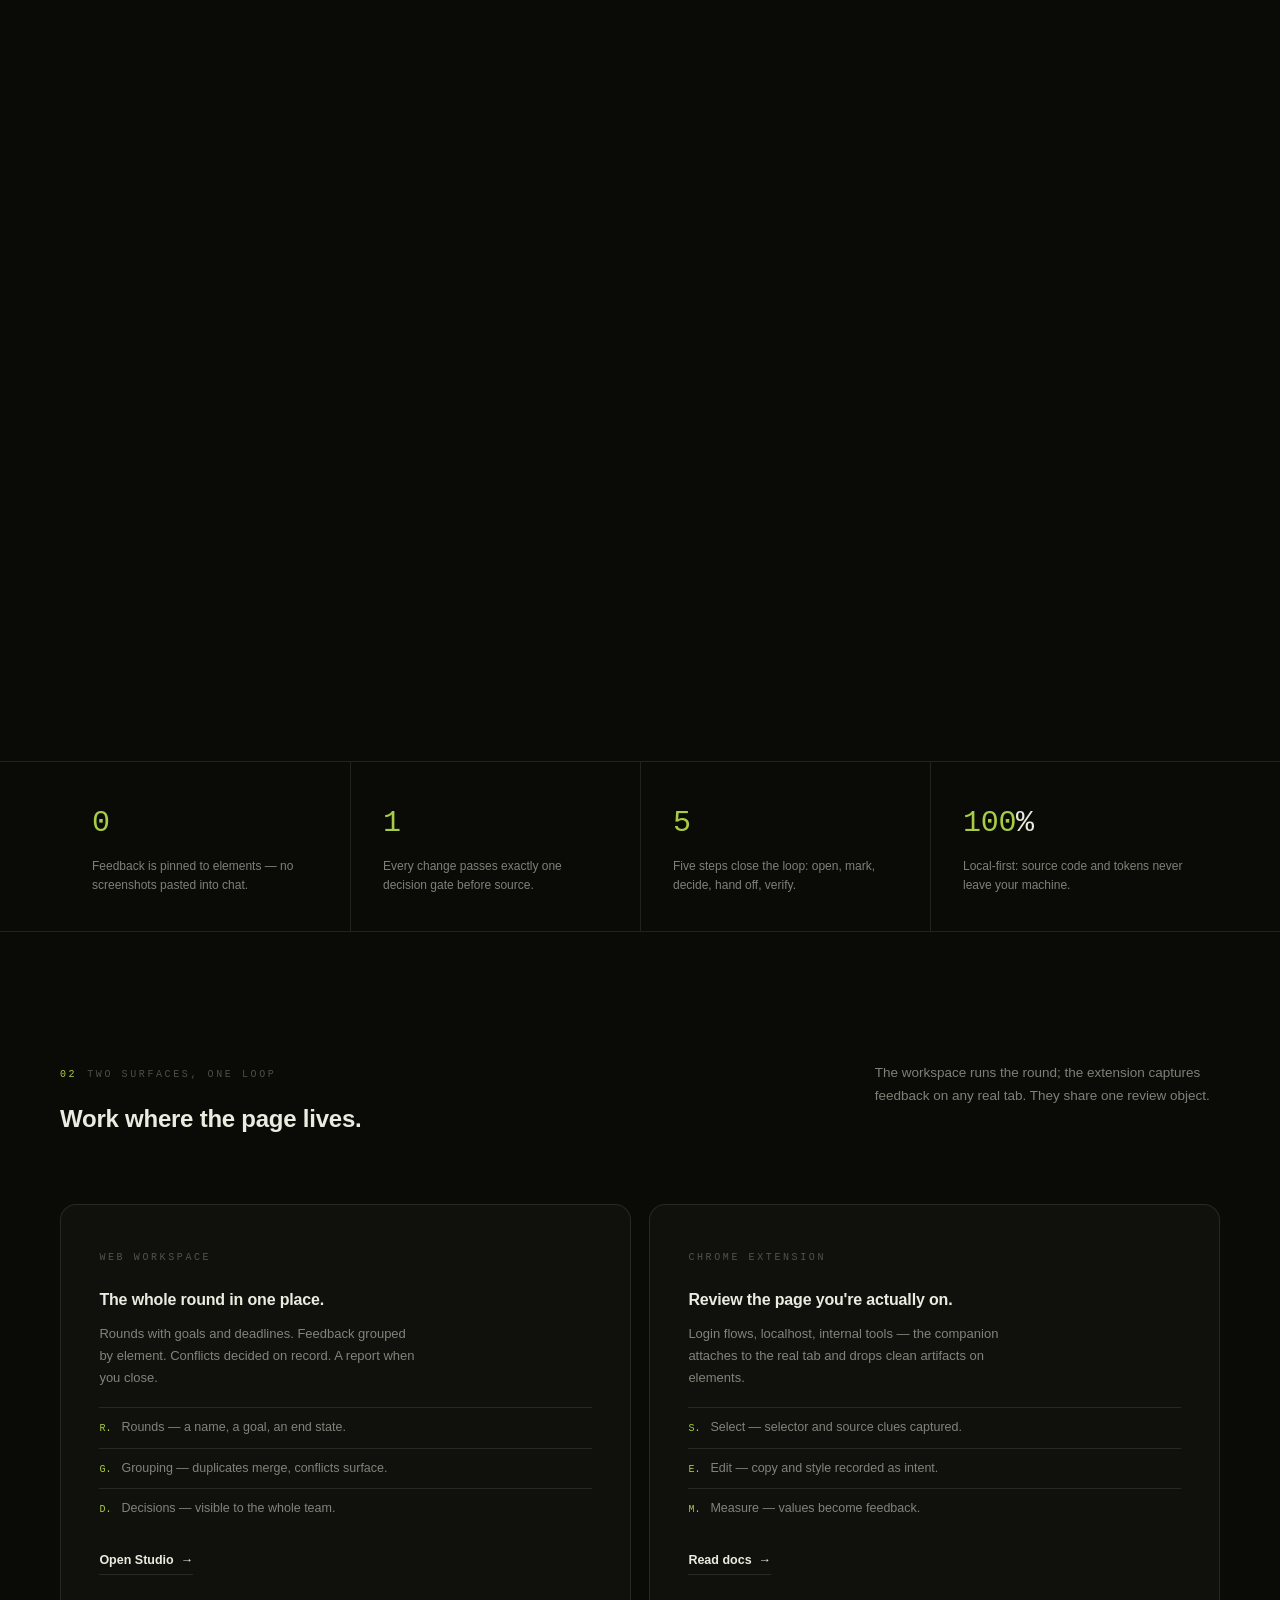
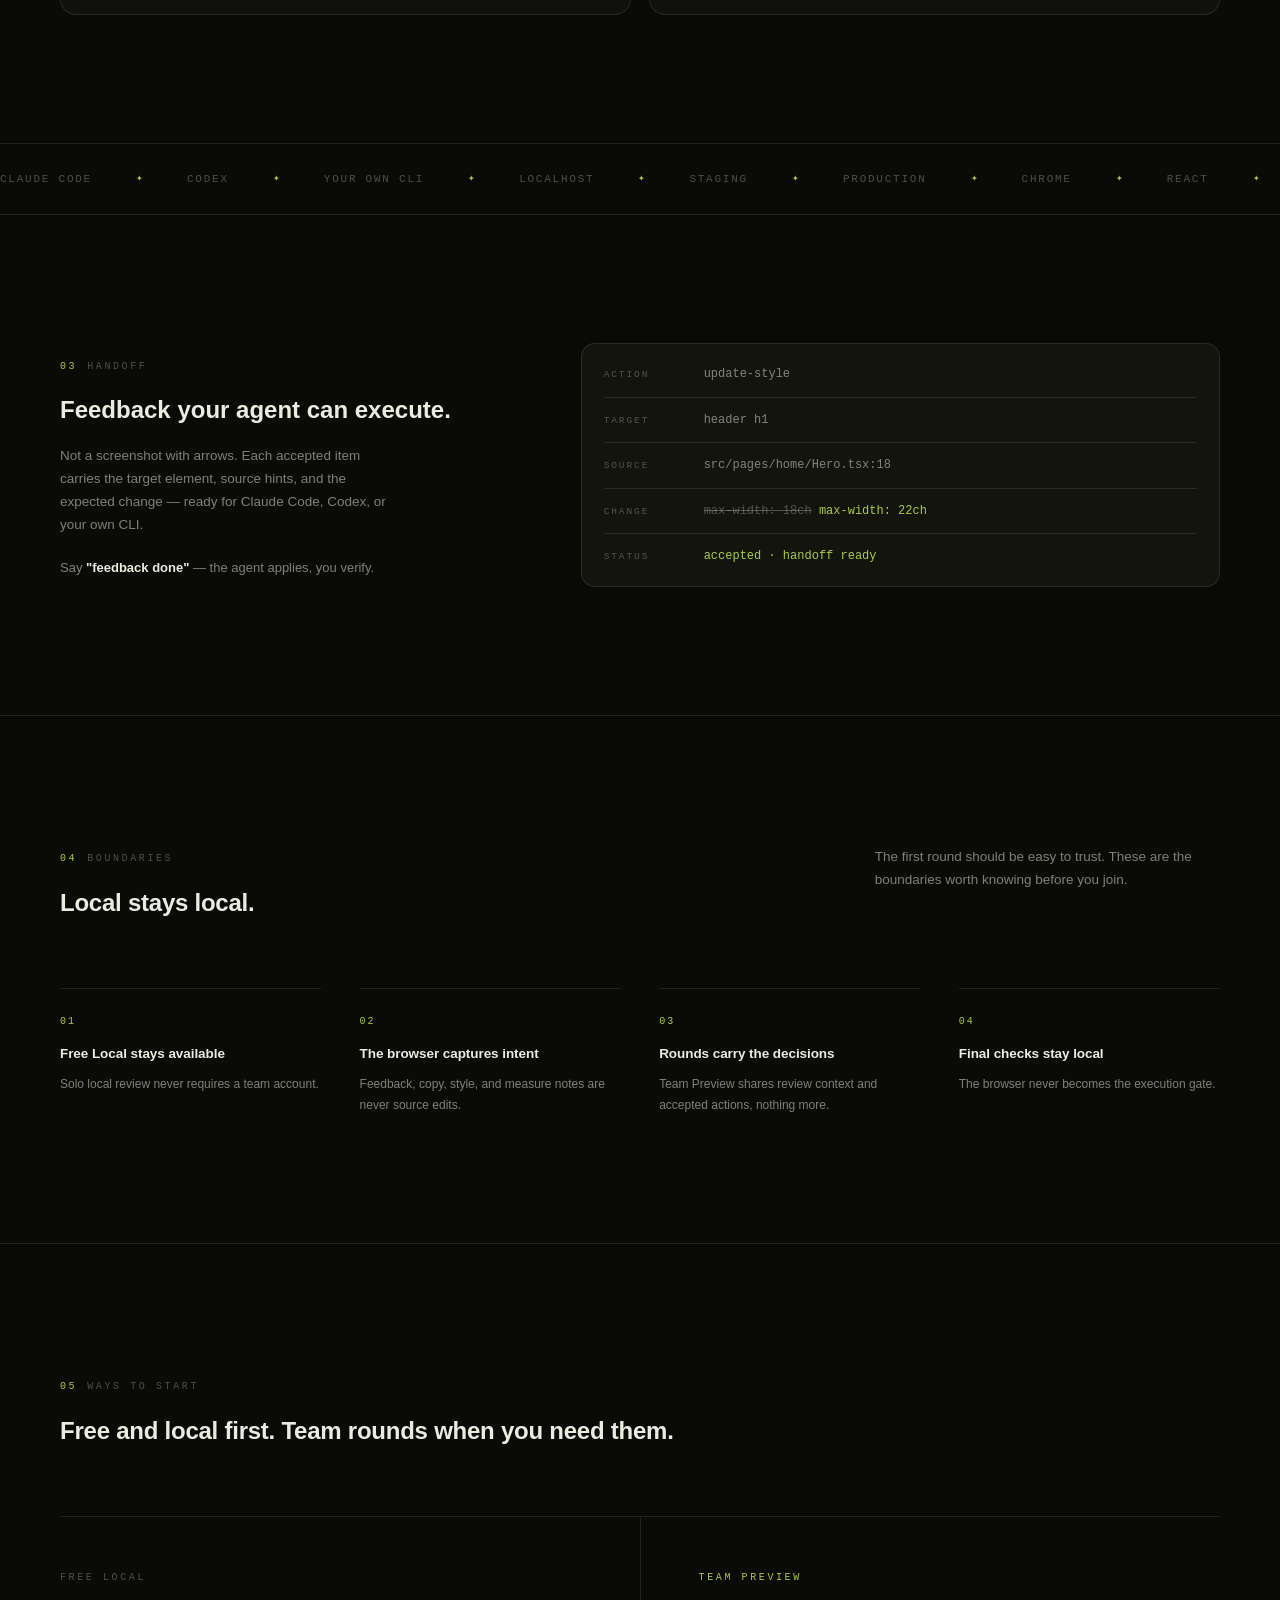
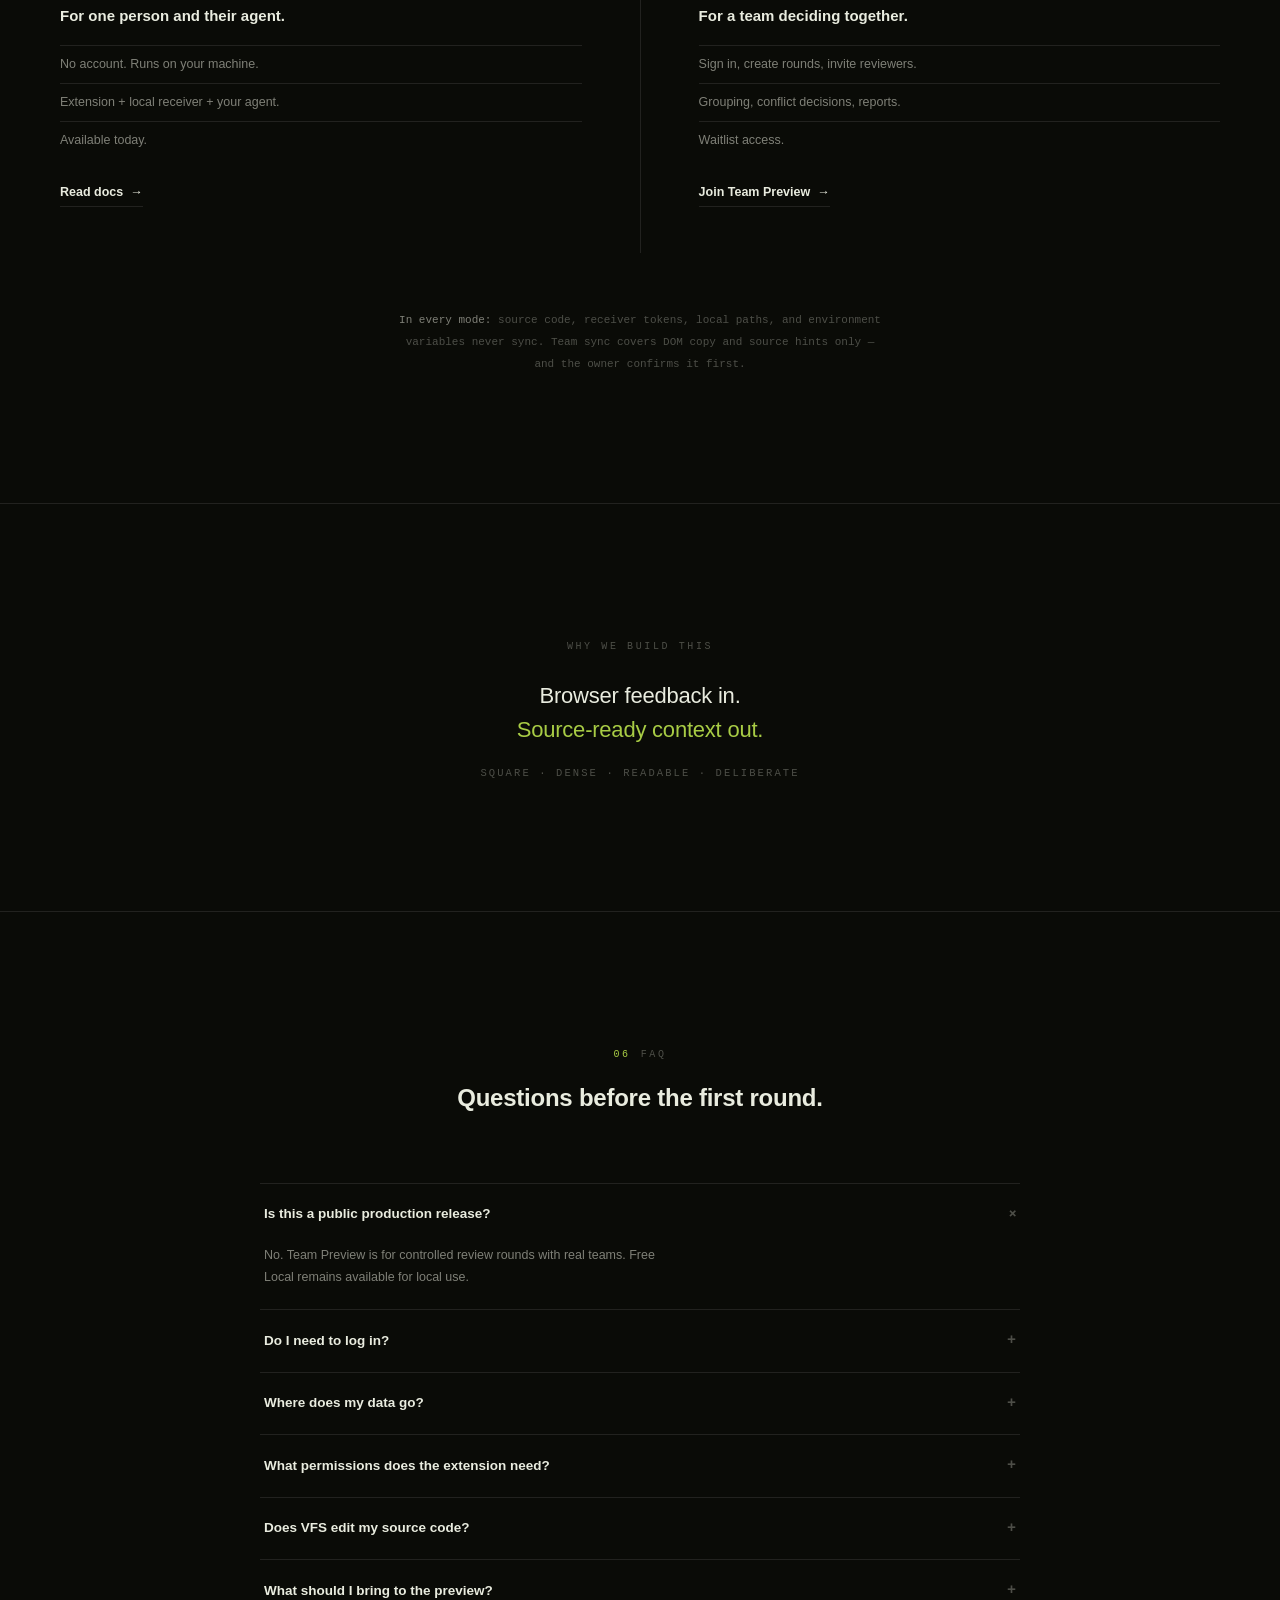
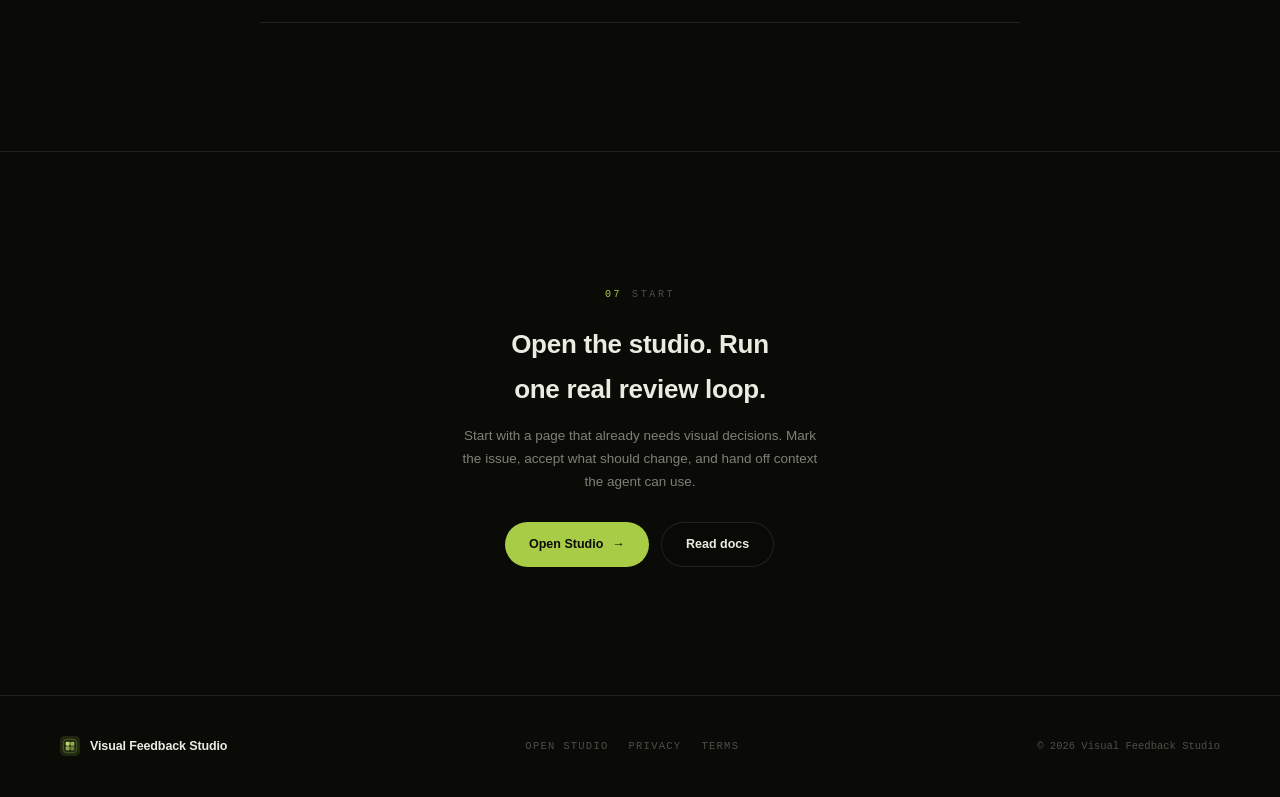
==== commit f3cfe33a: "Bust landing asset cache" ====
--- a/index.html
+++ b/index.html
@@ -17,7 +17,7 @@
 <link rel="icon" href="/assets/favicon-v5.svg" type="image/svg+xml" />
 <link rel="shortcut icon" href="/assets/favicon-v5.svg" type="image/svg+xml" />
 <link rel="apple-touch-icon" href="/assets/favicon-v5.svg" />
-<link rel="stylesheet" href="/assets/site.css" />
+<link rel="stylesheet" href="/assets/site.css?v=20260706-loop" />
 <script type="importmap">
 {
   "imports": {
@@ -379,6 +379,6 @@
 </footer>
 </div>
 
-<script src="/assets/site.js" defer></script>
+<script src="/assets/site.js?v=20260706-loop" defer></script>
 </body>
 </html>
